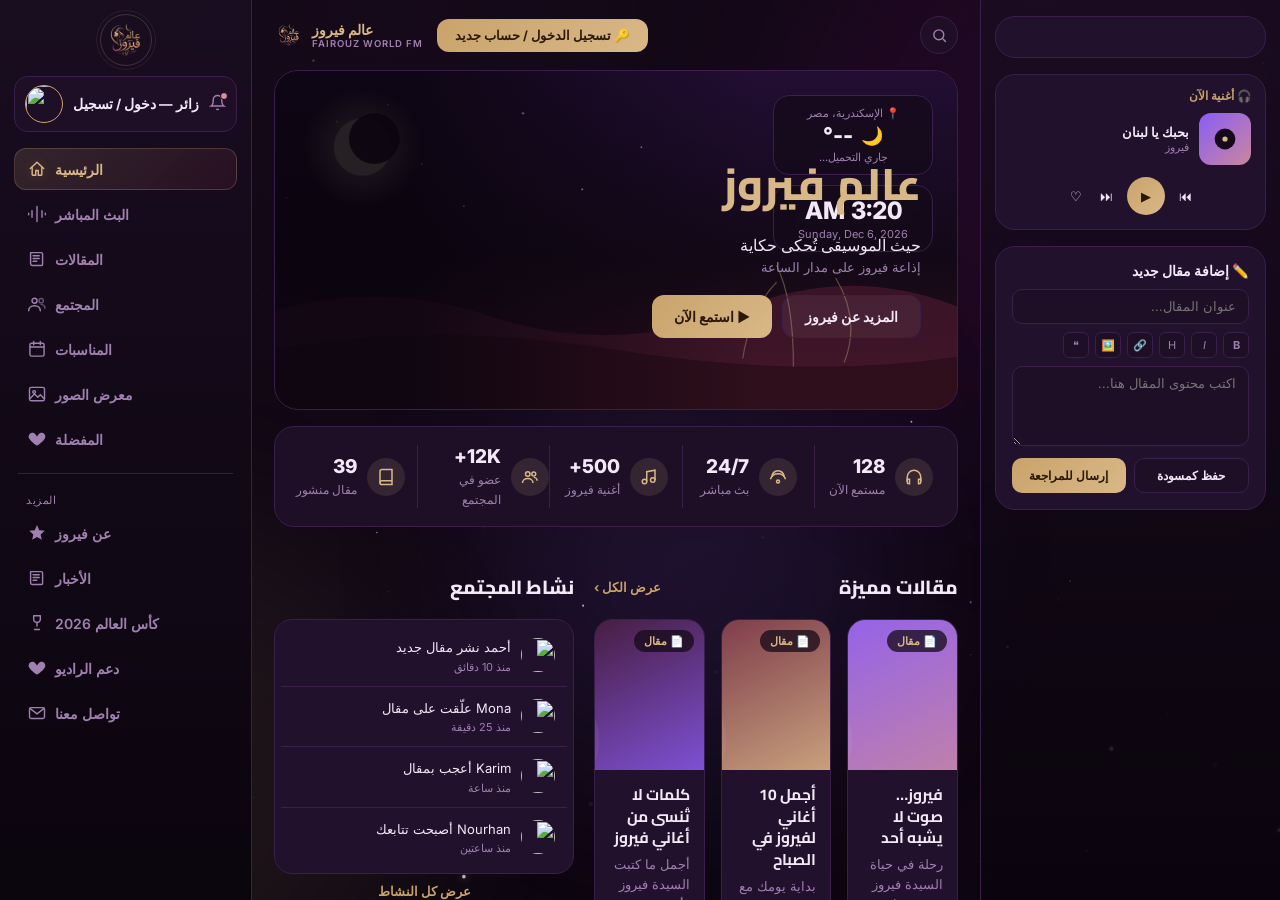
==== preview-2026.html @ 1803bde0 "preview-2026.html" ====
<!DOCTYPE html>
<html lang="ar" dir="ltr" class="boot v2">
<head>
<meta charset="UTF-8">
<title>إذاعة عالم فيروز | البث المباشر</title>
<meta name="description" content="إذاعة إلكترونية مجانية تبث أجمل أغاني السيدة فيروز على مدار الساعة بجودة عالية، مع تصميم عصري وتجربة استماع مميزة.">
<meta name="keywords" content="فيروز, عالم فيروز, عالم فيروز FM, راديو فيروز, إذاعة فيروز, أغاني فيروز, بث مباشر, Fairouz, Fairouz World FM, Fairouz FM, Fairouz Radio">
<meta name="author" content="Aly Alaa">
<meta name="robots" content="index, follow">
<meta name="language" content="Arabic">
<meta property="og:type" content="website">
<meta property="og:locale" content="ar_EG">
<meta property="og:site_name" content="عالم فيروز">
<meta property="og:title" content="عالم فيروز | إذاعة فيروز على مدار الساعة">
<meta property="og:description" content="استمع إلى أجمل أغاني السيدة فيروز على مدار 24 ساعة بجودة عالية.">
<meta property="og:url" content="https://fairouzworld.jo3.org/">
<meta property="og:image" content="https://fairouzworld.jo3.org/og-image.png">
<meta property="og:image:secure_url" content="https://fairouzworld.jo3.org/og-image.png">
<meta property="og:image:type" content="image/png">
<meta property="og:image:width" content="2400">
<meta property="og:image:height" content="1260">
<meta property="og:image:alt" content="عالم فيروز | إذاعة فيروز على مدار الساعة">
<meta name="twitter:image" content="https://fairouzworld.jo3.org/og-image.png">
<link rel="canonical" href="https://fairouzworld.jo3.org/">
<link rel="icon" type="image/png" href="assets/favicon.png">
<meta http-equiv="X-Content-Type-Options" content="nosniff">
<meta http-equiv="X-Frame-Options" content="DENY">
<meta http-equiv="Referrer-Policy" content="strict-origin-when-cross-origin">
<meta http-equiv="Permissions-Policy" content="geolocation=(self), microphone=(), camera=()">
<meta name="viewport" content="width=device-width, initial-scale=1.0, viewport-fit=cover">
<link rel="preconnect" href="https://fonts.googleapis.com">
<link rel="preconnect" href="https://fonts.gstatic.com" crossorigin>
<link href="https://fonts.googleapis.com/css2?family=Cinzel:wght@400;600;700;900&family=Cairo:wght@400;600;700;800;900&family=Inter:wght@400;500;600;700&family=Dancing+Script:wght@600;700&family=Aref+Ruqaa:wght@400;700&display=swap" rel="stylesheet">
<style>
@font-face {
  font-family: 'DayArabic';
  src: url('assets/fonts/DayArabic.ttf') format('truetype');
  font-weight: normal;
  font-style: normal;
  font-display: swap;
}

:root {
  --bg:#0d0610; --bg2:#160a1a; --surface:#1e0f26; --card:#22112c;
  --border:#3a1f4a; --gold:#d9b888; --gold2:#c9a36a; --rose:#c9879c;
  --maroon:#6e2640; --purple:#8b5cf6; --purple2:#6d28d9; --pink:#e08aa6;
  --text:#f3e8f6; --muted:#a080b0;
  --glow-g:rgba(217,184,136,.35); --glow-p:rgba(139,92,246,.3);
  --sun-c:#ffb648; --moon-c:#c9a3e8; --cloud-c:#8d84a6; --cloud-c2:#b5add0;
  --rain-c:#7ec3f2; --snow-c:#f4f7ff; --storm-c:#f4e04d; --fog-c:#a29cb8;
  --sea-c:#3fb9d6; --sea-c2:#7fd8e6; --sand-c:#e8c98a;
  --winter-sun-c:#dce8f7; --winter-moon-c:#a9c6ea;
  --snowhill-c:#eaf3ff; --snowhill-c2:#cfe0f2; --snowcap:#f6faff;
  --pine-c:#4a7a63; --pine-c2:#3a6350;
}
*{box-sizing:border-box;margin:0;padding:0;}
html,body{min-height:100%;}
body{
  font-family:'Inter',sans-serif;
  background:radial-gradient(ellipse at 30% 0%,var(--bg2),var(--bg) 60%);
  color:var(--text); min-height:100vh; overflow-x:hidden; position:relative;
  transition:background 2.2s ease, color 1.6s ease;
}
body, body *{transition:background-color 1.6s ease, border-color 1.6s ease, color 1.4s ease;}
/* Skip the (costly, DOM-wide) color transitions during the very first paint burst,
   they only matter for later runtime theme changes (day/night, occasions, etc.) */
html.boot body, html.boot body *{transition:none !important;}

@media (prefers-reduced-motion: reduce){
  .aurora, .loader-aurora, .loader-sparkles span, .loader-halo, .loader-ring-dash, .loader-logo-wrap::before, .loader-logo-wrap::after{
    animation:none !important;
  }
}
@media (max-width:768px){
  .aurora{--blur:55px;}
  .loader-aurora{filter:blur(60px);}
}
body.lang-ar{font-family:'Cairo',sans-serif;}
#starCanvas{position:fixed;inset:0;z-index:0;pointer-events:none;transition:opacity 2.2s ease;}
.aurora{position:fixed;border-radius:50%;--blur:90px;--op:.22;filter:blur(calc(var(--blur) + var(--bass,0) * 14px));opacity:calc(min(var(--op) * 1.9, var(--op) + var(--bass,0) * .16));z-index:0;pointer-events:none;animation:drift 16s ease-in-out infinite alternate;transition:opacity 2.2s ease, filter 2.2s ease;}
.aurora.audio-live{transition:opacity .25s ease-out, filter .25s ease-out;}
@keyframes drift{0%{transform:translate(0,0) scale(calc(1 + var(--bass,0)*.22));}100%{transform:translate(30px,-25px) scale(calc(1.08 + var(--bass,0)*.22));}}
.aurora-1{width:620px;height:620px;background:#5b1060;top:-160px;right:-120px;}
.aurora-2{width:520px;height:520px;background:var(--gold);bottom:-140px;left:-100px;animation-delay:4s;--op:.08;}
.aurora-3{width:420px;height:420px;background:var(--purple);top:40%;left:38%;animation-delay:8s;--op:.12;}

/* ══════════════════════════════════════════════════════════════
   Site Loader / Splash Screen — shown once on initial page load
   ══════════════════════════════════════════════════════════════ */
.site-loader{
  position:fixed; inset:0; z-index:99999;
  display:flex; align-items:center; justify-content:center;
  background:#0a0510; overflow:hidden;
  opacity:1; visibility:visible;
  transition:opacity .9s ease, visibility .9s ease;
}
.site-loader.hide{opacity:0; visibility:hidden; pointer-events:none;}
.loader-bg{
  position:absolute; inset:0;
  background:
    radial-gradient(ellipse 60% 45% at 50% 40%, rgba(139,92,246,.18), transparent 60%),
    radial-gradient(ellipse 55% 40% at 50% 65%, rgba(217,184,136,.12), transparent 60%),
    radial-gradient(ellipse at 30% 0%, var(--bg2), var(--bg) 65%);
}
.loader-aurora{position:absolute; border-radius:50%; filter:blur(100px); animation:drift 14s ease-in-out infinite alternate;}
.loader-aurora.a1{width:420px; height:420px; background:var(--purple); top:-110px; left:-90px; opacity:.22;}
.loader-aurora.a2{width:380px; height:380px; background:var(--gold); bottom:-110px; right:-90px; opacity:.12; animation-delay:3s;}

/* Ascending sparkle motes */
.loader-sparkles{position:absolute; inset:0; pointer-events:none;}
.loader-sparkles span{
  position:absolute; bottom:-4%; width:5px; height:5px; border-radius:50%;
  background:var(--gold); box-shadow:0 0 8px 1px rgba(217,184,136,.8);
  opacity:0; animation:loaderSparkUp 5.5s ease-in infinite;
}
.loader-sparkles span:nth-child(1){left:8%;  animation-delay:.1s;  background:var(--gold);}
.loader-sparkles span:nth-child(2){left:18%; animation-delay:1.3s; background:var(--rose); width:4px;height:4px;}
.loader-sparkles span:nth-child(3){left:27%; animation-delay:.6s;}
.loader-sparkles span:nth-child(4){left:38%; animation-delay:2.4s; background:var(--purple); width:4px;height:4px;}
.loader-sparkles span:nth-child(5){left:50%; animation-delay:1.7s;}
.loader-sparkles span:nth-child(6){left:63%; animation-delay:.9s;  background:var(--rose);}
.loader-sparkles span:nth-child(7){left:74%; animation-delay:2.9s; background:var(--purple); width:4px;height:4px;}
.loader-sparkles span:nth-child(8){left:84%; animation-delay:1.9s;}
.loader-sparkles span:nth-child(9){left:93%; animation-delay:.4s;  background:var(--rose); width:4px;height:4px;}
@keyframes loaderSparkUp{
  0%{transform:translateY(0) scale(.4); opacity:0;}
  12%{opacity:.9;}
  70%{opacity:.5;}
  100%{transform:translateY(-92vh) scale(1); opacity:0;}
}

.loader-content{position:relative; z-index:2; display:flex; flex-direction:column; align-items:center; justify-content:center; text-align:center; padding:24px; transition:transform .9s ease, filter .9s ease;}
.site-loader.hide .loader-content{transform:scale(1.08); filter:blur(8px);}

.loader-logo-wrap{position:relative; width:168px; height:168px; display:flex; align-items:center; justify-content:center;}
.loader-halo{
  position:absolute; inset:-30px; border-radius:50%;
  background:conic-gradient(from 0deg, transparent 0%, rgba(217,184,136,.6) 10%, transparent 26%, transparent 74%, rgba(139,92,246,.45) 90%, transparent 100%);
  filter:blur(16px); opacity:.9; animation:loaderSpin 5s linear infinite;
}
.loader-ring-dash{position:absolute; inset:-14px; border-radius:50%; border:1.5px dashed rgba(217,184,136,.32); animation:loaderSpinRev 9s linear infinite;}
@keyframes loaderSpin{to{transform:rotate(360deg);}}
@keyframes loaderSpinRev{to{transform:rotate(-360deg);}}
.loader-logo-wrap::before, .loader-logo-wrap::after{
  content:''; position:absolute; inset:0; border-radius:50%;
  border:1px solid rgba(217,184,136,.4); animation:loaderPing 2.6s ease-out infinite;
}
.loader-logo-wrap::after{animation-delay:1.3s;}
@keyframes loaderPing{0%{transform:scale(.72); opacity:.85;} 100%{transform:scale(1.4); opacity:0;}}
.loader-logo-img{
  position:relative; z-index:2; width:148px; height:148px; object-fit:contain; border-radius:50%;
  opacity:0; transform:scale(.7) rotate(-8deg);
  animation:loaderLogoIn 1s cubic-bezier(.2,.8,.2,1) .15s forwards, loaderBreathe 3.4s ease-in-out 1.15s infinite;
}
@keyframes loaderLogoIn{0%{opacity:0; transform:scale(.7) rotate(-8deg);} 60%{opacity:1; transform:scale(1.06) rotate(2deg);} 100%{opacity:1; transform:scale(1) rotate(0deg);}}
@keyframes loaderBreathe{0%,100%{filter:drop-shadow(0 0 20px rgba(217,184,136,.5));} 50%{filter:drop-shadow(0 0 34px rgba(217,184,136,.85));}}

.loader-title{
  position:relative; margin-top:22px; display:flex; justify-content:center;
  font-family:'Cinzel',serif; font-size:clamp(19px,4.2vw,30px); font-weight:700;
  letter-spacing:.16em; text-transform:uppercase; color:var(--gold);
  filter:drop-shadow(0 0 14px rgba(217,184,136,.35));
}
.loader-title::after{
  content:''; position:absolute; top:0; left:-40%; width:26%; height:100%;
  background:linear-gradient(100deg,transparent,rgba(255,255,255,.6),transparent);
  transform:skewX(-20deg); mix-blend-mode:overlay; pointer-events:none;
  animation:loaderTitleShine 2.8s ease-in-out 1.7s infinite;
}
@keyframes loaderTitleShine{0%{left:-40%;} 55%{left:120%;} 100%{left:120%;}}
.lt-letter{display:inline-block; opacity:0; transform:translateY(14px); animation:ltIn .5s cubic-bezier(.2,.8,.2,1) forwards; animation-delay:calc(.12s + var(--i) * .032s);}
.lt-fm{font-weight:900; color:var(--gold2);}
.lt-space{display:inline-block; width:.5em;}
@keyframes ltIn{to{opacity:1; transform:translateY(0);}}

.loader-subtitle{
  margin-top:10px; font-family:'Dancing Script',cursive; font-weight:600;
  font-size:clamp(15px,2.6vw,19px); color:var(--rose); letter-spacing:.02em;
  opacity:0; animation:loaderFadeUp .6s ease .7s forwards;
}
@keyframes loaderFadeUp{0%{opacity:0; transform:translateY(8px);} 100%{opacity:1; transform:translateY(0);}}

.loader-progress{
  margin-top:26px; display:flex; flex-direction:column; align-items:center; gap:9px;
  opacity:0; animation:loaderFadeUp .6s ease .85s forwards;
}
.loader-progress-track{
  width:180px; height:4px; border-radius:10px; background:rgba(255,255,255,.08);
  overflow:hidden; border:1px solid var(--border);
}
.loader-progress-fill{
  position:relative; display:block; height:100%; width:0%; border-radius:10px;
  background:linear-gradient(90deg,var(--maroon),var(--purple2),var(--gold));
  transition:width .25s ease-out;
}
.loader-progress-fill::after{
  content:''; position:absolute; inset:0;
  background:linear-gradient(100deg,transparent,rgba(255,255,255,.55),transparent);
  transform:translateX(-100%); animation:loaderBarShine 1.4s ease-in-out infinite;
}
.loader-progress-fill::before{
  content:''; position:absolute; top:50%; right:0; width:8px; height:8px; border-radius:50%;
  background:var(--gold); transform:translate(50%,-50%);
  box-shadow:0 0 8px 2px rgba(217,184,136,.85), 0 0 16px 4px rgba(217,184,136,.4);
  animation:loaderDotPulse 1.1s ease-in-out infinite;
}
@keyframes loaderDotPulse{0%,100%{opacity:.7; transform:translate(50%,-50%) scale(.85);} 50%{opacity:1; transform:translate(50%,-50%) scale(1.25);}}
@keyframes loaderBarShine{100%{transform:translateX(220%);}}
.loader-percent{
  font-size:15px; font-weight:700; letter-spacing:.05em;
  font-variant-numeric:tabular-nums;
  background:linear-gradient(90deg,var(--gold2),var(--gold),var(--rose));
  -webkit-background-clip:text; background-clip:text; color:transparent;
  filter:drop-shadow(0 0 6px rgba(217,184,136,.45));
  animation:loaderPercentGlow 1.8s ease-in-out infinite;
}
@keyframes loaderPercentGlow{
  0%,100%{filter:drop-shadow(0 0 6px rgba(217,184,136,.35));}
  50%{filter:drop-shadow(0 0 12px rgba(217,184,136,.7));}
}

@media(max-width:480px){
  .loader-logo-wrap{width:132px; height:132px;}
  .loader-logo-img{width:116px; height:116px;}
  .loader-progress-track{width:150px;}
}

/* ── Ambient floating notes — subtle, calm, fills empty space behind UI ── */
.float-notes-layer{
  position:fixed;inset:0;z-index:0;
  pointer-events:none;overflow:hidden;
}
.float-note{
  position:absolute;
  bottom:-10%;
  font-size:20.5px;
  color:var(--gold);
  opacity:0;
  will-change:transform,opacity;
  animation-name:floatNoteUp;
  animation-timing-function:ease-in-out;
  animation-iteration-count:infinite;
  filter:drop-shadow(0 0 6px var(--glow-g));
  transition:color .8s ease;
}
@keyframes floatNoteUp{
  0%{transform:translate(0,0) rotate(0deg);opacity:0;}
  8%{opacity:.32;}
  50%{transform:translate(var(--drift,18px),-55vh) rotate(8deg);opacity:.22;}
  92%{opacity:.12;}
  100%{transform:translate(calc(var(--drift,18px)*2),-115vh) rotate(-6deg);opacity:0;}
}
/* prefers-reduced-motion override removed per request — animations always run */



/* ── App Layout ── */
.app{position:relative;z-index:1;display:flex;flex-direction:column;min-height:100vh;}

/* ── Sidebar (now a horizontal top navbar) ── */
.sidebar{
  width:100%;flex-shrink:0;
  background:linear-gradient(180deg,rgba(30,15,38,.92),rgba(13,6,16,.92));
  border-right:none;
  border-bottom:1px solid var(--border);
  padding:10px 24px;
  display:flex;flex-direction:row;flex-wrap:wrap;
  align-items:center;justify-content:flex-start;
  gap:18px;
  backdrop-filter:blur(8px);
}
body.lang-ar .sidebar{border-right:none;border-left:none;border-bottom:1px solid var(--border);}

/* Sidebar logo */
.sidebar-logo-area{
  display:flex;flex-direction:row;align-items:center;
  margin-bottom:0;flex-shrink:0;
}
.sidebar-logo-img{
  width:52px;height:52px;object-fit:contain;
  animation:sideFloat 6s ease-in-out infinite;
  position:relative;z-index:2;
}
@keyframes sideFloat{
  0%  {transform:translateY(0) scale(1) rotate(0deg);   filter:drop-shadow(0 0 8px rgba(217,184,136,.4)) drop-shadow(0 0 20px rgba(139,92,246,.15));}
  20% {transform:translateY(-4px) scale(1.02) rotate(.5deg); filter:drop-shadow(0 0 14px rgba(217,184,136,.65)) drop-shadow(0 0 30px rgba(201,135,156,.25));}
  40% {transform:translateY(-6px) scale(1.03) rotate(-.3deg);filter:drop-shadow(0 0 18px rgba(217,184,136,.8)) drop-shadow(0 0 40px rgba(217,184,136,.3));}
  60% {transform:translateY(-3px) scale(1.02) rotate(.4deg); filter:drop-shadow(0 0 22px rgba(201,135,156,.7)) drop-shadow(0 0 35px rgba(139,92,246,.2));}
  80% {transform:translateY(-5px) scale(1.01) rotate(-.2deg);filter:drop-shadow(0 0 14px rgba(217,184,136,.55)) drop-shadow(0 0 25px rgba(217,184,136,.2));}
  100%{transform:translateY(0) scale(1) rotate(0deg);   filter:drop-shadow(0 0 8px rgba(217,184,136,.4)) drop-shadow(0 0 20px rgba(139,92,246,.15));}
}

/* Sidebar logo pulse ring */
.sidebar-logo-area{position:relative;}
.sidebar-logo-area::before{
  content:'';position:absolute;
  width:58px;height:58px;
  border-radius:50%;
  border:1.5px solid rgba(217,184,136,.22);
  top:50%;left:50%;transform:translate(-50%,-50%);
  animation:sideRing1 4s ease-in-out infinite;
  pointer-events:none;z-index:1;
}
.sidebar-logo-area::after{
  content:'';position:absolute;
  width:66px;height:66px;
  border-radius:50%;
  border:1px solid rgba(201,135,156,.12);
  top:50%;left:50%;transform:translate(-50%,-50%);
  animation:sideRing2 4s 1s ease-in-out infinite;
  pointer-events:none;z-index:1;
}
@keyframes sideRing1{
  0%,100%{opacity:0;transform:translate(-50%,-50%) scale(.9);}
  40%{opacity:.7;transform:translate(-50%,-50%) scale(1);}
  70%{opacity:.3;transform:translate(-50%,-50%) scale(1.08);}
}
@keyframes sideRing2{
  0%,100%{opacity:0;transform:translate(-50%,-50%) scale(.9);}
  40%{opacity:.5;transform:translate(-50%,-50%) scale(1);}
  70%{opacity:.15;transform:translate(-50%,-50%) scale(1.1);}
}

/* Nav */
.nav{display:flex;flex-direction:row;flex-wrap:wrap;justify-content:center;gap:6px;flex:1;min-width:0;position:relative;}
.nav-item{
  display:flex;align-items:center;gap:8px;
  padding:9px 13px;border-radius:12px;
  color:var(--muted);font-size:14.5px;font-weight:600;
  cursor:pointer;transition:background .2s,color .2s;
  border:1px solid transparent;background:none;
  width:auto;text-align:center;font-family:inherit;
  white-space:nowrap;
}
body.lang-ar .nav-item{text-align:center;font-family:'Cairo',sans-serif;}

/* The old sidebar's vertical filler/decor and footer don't belong in a
   horizontal top navbar — the same footer content is still shown at the
   bottom of the page, so we simply hide these here. */
.sidebar-decor,.sidebar-footer{display:none;}
.nav-item:hover{background:rgba(217,184,136,.08);color:var(--text);}
.nav-item.active{background:linear-gradient(135deg,rgba(217,184,136,.15),rgba(110,38,64,.2));color:var(--gold);border-color:rgba(217,184,136,.22);}
.nav-item .ic{font-size:19.5px;}
.nav-item .ic svg{width:20px;height:20px;display:block;stroke:currentColor;fill:none;stroke-width:1.7;stroke-linecap:round;stroke-linejoin:round;transition:stroke .2s ease,filter .3s ease;}
.nav-item .ic svg .ic-fill{fill:currentColor;stroke:none;}
.nav-item:hover .ic svg{filter:drop-shadow(0 0 3px var(--glow-g));}
.nav-item.active .ic svg{filter:drop-shadow(0 0 5px var(--glow-g));}

/* Lang toggle */
.lang-toggle{
  display:flex;
  align-items:center;
  gap:8px;
  padding:10px 14px;
  border-radius:12px;
  cursor:pointer;
  border:1px solid var(--border);
  background:rgba(217,184,136,.06);
  color:var(--muted);
  font-size:15px;
  font-weight:600;
  width:100%;
  text-align:start;
  font-family:inherit;
  transition:background .2s,color .2s,border-color .2s;
  margin-bottom:10px;
}

.lang-toggle:hover{
  background:rgba(217,184,136,.12);
  color:var(--text);
  border-color:var(--gold2);
}

.nav-lang{
  width:auto;
  margin:0;
  flex-shrink:0;
  padding:8px 12px;
  position:absolute;
  right:0;
  top:50%;
  transform:translateY(-50%);
}

body.lang-ar .lang-toggle{
  text-align:right;
  font-family:'Cairo',sans-serif;
}

.lang-flag{
  display:flex;
  align-items:center;
  justify-content:center;
  width:20px;
  height:15px;
  flex-shrink:0;
}

.lang-flag img{
  width:100%;
  height:100%;
  display:block;
  object-fit:cover;
  border-radius:2px;
}

.lang-name{
  display:flex;
  align-items:center;
  line-height:1;
}

.sidebar-footer{
  margin-top:auto;
  font-size:12.5px;
  color:var(--muted);
  text-align:center;
  opacity:.85;
  line-height:1.6;
}
.mobile-footer{
  display:block;
  font-size:12.5px;
  color:var(--muted);
  text-align:center;
  opacity:.85;
  line-height:1.6;
  margin-top:26px;
}

.sidebar-decor{
  flex:1;
  position:relative;
  overflow:hidden;
  min-height:40px;
  pointer-events:none;
}
.sidebar-decor .float-note{position:absolute;}

.social-row{
  display:flex;
  align-items:center;
  justify-content:center;
  gap:10px;
  margin-top:12px;
}

.social-ic{
  position:relative;
  display:flex;
  align-items:center;
  justify-content:center;
  width:34px;
  height:34px;
  border-radius:50%;
  background:var(--card);
  border:1.5px solid var(--border);
  color:var(--muted);
  isolation:isolate;
  transition:transform .45s cubic-bezier(.34,1.6,.64,1),color .3s ease,border-color .3s ease,box-shadow .3s ease;
}
.social-ic::before{
  content:'';
  position:absolute;inset:-2px;
  border-radius:50%;
  background:var(--brand-grad, var(--brand, var(--gold2)));
  opacity:0;
  transition:opacity .35s ease;
  z-index:-1;
}
.social-ic::after{
  content:'';
  position:absolute;inset:0;
  border-radius:50%;
  pointer-events:none;
  animation:socialPulse 3s ease-in-out infinite;
}
.social-ic:nth-of-type(1)::after{animation-delay:0s;}
.social-ic:nth-of-type(2)::after{animation-delay:.5s;}
.social-ic:nth-of-type(3)::after{animation-delay:1s;}
@keyframes socialPulse{
  0%,100%{box-shadow:0 0 0 0 var(--brand, var(--gold2));opacity:.3;}
  50%{box-shadow:0 0 9px 1px var(--brand, var(--gold2));opacity:.75;}
}

.social-ic svg{
  position:relative;
  z-index:1;
  width:15px;
  height:15px;
  transition:transform .35s cubic-bezier(.34,1.6,.64,1);
}

.social-ic:hover{
  color:#fff;
  border-color:transparent;
  transform:translateY(-4px) scale(1.14) rotate(-10deg);
  box-shadow:0 12px 24px -8px var(--brand, var(--glow-g));
}
.social-ic:hover::before{opacity:1;}
.social-ic:hover svg{transform:scale(1.12) rotate(10deg);}
.social-ic:active{transform:translateY(-1px) scale(.96) rotate(0deg);}

/* prefers-reduced-motion override removed per request — animations always run */
/* ── Main Content ── */
.content{flex:1;padding:26px 34px 50px;min-width:0;}

/* Topbar */
.topbar{display:flex;justify-content:flex-end;align-items:center;gap:12px;margin-bottom:22px;}
.theme-toggle{width:auto;margin-bottom:0;}
.clock-card{
  background:var(--surface);border:1px solid var(--border);border-radius:18px;
  padding:14px 22px;text-align:center;min-width:170px;
  margin-inline-start:auto;
}
.clock-card .cc-label{font-size:12.5px;color:var(--muted);display:flex;align-items:center;justify-content:center;gap:5px;margin-bottom:4px;}
.clock-card .cc-time{font-size:27.5px;font-weight:800;color:var(--gold);letter-spacing:.5px;font-family:'Cinzel',serif;}
.clock-card .cc-time span{font-size:15px;color:var(--muted);margin-inline-start:3px;}
.clock-card .cc-date{font-size:12.5px;color:var(--muted);margin-top:3px;}

/* ── Live listeners indicator (sits inside the clock card, on every page) ── */
.cc-listeners{
  margin-top:9px;padding-top:8px;border-top:1px dashed var(--border);
  display:flex;align-items:center;justify-content:center;gap:6px;
  font-size:11.5px;color:var(--muted);white-space:nowrap;
}
.cc-listeners-dot{
  position:relative;width:7px;height:7px;border-radius:50%;flex-shrink:0;
  background:#4ee08a;box-shadow:0 0 6px 1px rgba(78,224,138,.75);
}
.cc-listeners-dot::before{
  content:'';position:absolute;inset:-4px;border-radius:50%;
  border:1px solid rgba(78,224,138,.55);
  animation:ccListenersPing 2s ease-out infinite;
}
@keyframes ccListenersPing{0%{transform:scale(.6);opacity:.9;}100%{transform:scale(2.1);opacity:0;}}
.cc-listeners-eq{display:inline-flex;align-items:flex-end;gap:2px;height:11px;flex-shrink:0;}
.cc-listeners-eq i{
  display:block;width:2.4px;border-radius:2px;background:linear-gradient(180deg,var(--gold),var(--rose));
  animation:ccListenersEq 1s ease-in-out infinite;
}
.cc-listeners-eq i:nth-child(1){animation-delay:-.6s;}
.cc-listeners-eq i:nth-child(2){animation-delay:-.2s;}
.cc-listeners-eq i:nth-child(3){animation-delay:-.9s;}
@keyframes ccListenersEq{0%,100%{height:3px;}50%{height:11px;}}
.cc-listeners-count{
  font-weight:800;color:var(--gold);font-variant-numeric:tabular-nums;letter-spacing:.02em;
  transition:color .3s ease;
}
.cc-listeners-label{font-size:10.5px;}

/* ── Hero ── */
.hero{
  display:flex;
  align-items:center;
  justify-content:center;
  background:linear-gradient(180deg,rgba(139,92,246,.05),rgba(217,184,136,.03) 60%,transparent);
  border:1px solid rgba(217,184,136,.14);
  border-radius:28px;
  padding:52px 32px 44px;
  margin-bottom:16px;
  position:relative;
  overflow:hidden;
  min-height:0;
}
.hero-glow{
  position:absolute;top:-40%;left:50%;transform:translateX(-50%);
  width:420px;height:420px;border-radius:50%;
  background:radial-gradient(circle,rgba(139,92,246,.22),rgba(217,184,136,.08) 45%,transparent 72%);
  filter:blur(10px);pointer-events:none;z-index:1;
}
.hero-text{flex:1;width:100%;position:relative;z-index:2;display:flex;flex-direction:column;align-items:center;text-align:center;}

.hero-mark{position:relative;margin-bottom:16px;display:flex;align-items:center;justify-content:center;}
.hero-mark::before{
  content:'';position:absolute;inset:-16px;border-radius:50%;
  background:radial-gradient(circle,rgba(217,184,136,.35),transparent 70%);
  filter:blur(14px);z-index:0;
}
.hero-logo{position:relative;z-index:1;width:88px;height:88px;object-fit:contain;border-radius:50%;box-shadow:0 0 0 1px rgba(217,184,136,.3),0 10px 30px -8px rgba(0,0,0,.5);}

/* ── Time-of-day Greeting Badge — now a real focal point ── */
.greet-badge{
  display:inline-flex;align-items:center;gap:10px;
  padding:9px 22px 9px 18px;
  border-radius:999px;
  margin-bottom:22px;
  background:linear-gradient(135deg,rgba(255,255,255,.09),rgba(255,255,255,.02));
  border:1px solid rgba(217,184,136,.28);
  backdrop-filter:blur(14px);-webkit-backdrop-filter:blur(14px);
  box-shadow:0 8px 26px -8px rgba(0,0,0,.45);
  opacity:0;
  animation:greetIn .8s .1s cubic-bezier(.2,.8,.2,1) both, greetFloat 4.5s 1s ease-in-out infinite;
}
@keyframes greetIn{
  0%{opacity:0;transform:translateY(-8px);}
  100%{opacity:1;transform:translateY(0);}
}
@keyframes greetFloat{0%,100%{transform:translateY(0);}50%{transform:translateY(-4px);}}
.greet-icon{width:28px;height:28px;flex:none;display:flex;align-items:center;justify-content:center;filter:drop-shadow(0 0 5px currentColor);}
.greet-icon svg{width:100%;height:100%;overflow:visible;}
.greet-text{
  font-weight:800;font-size:16.5px;letter-spacing:.3px;white-space:nowrap;
  color:var(--text);
}
body.lang-ar .greet-text{font-family:'Cairo',sans-serif;}
.greet-badge.gt-morning{border-color:rgba(255,182,72,.4);}
.greet-badge.gt-morning .greet-text{color:var(--sun-c);}
.greet-badge.gt-morning .greet-icon{color:var(--sun-c);}
.greet-badge.gt-afternoon{border-color:rgba(255,182,72,.4);}
.greet-badge.gt-afternoon .greet-text{color:var(--sun-c);}
.greet-badge.gt-afternoon .greet-icon{color:var(--sun-c);}
.greet-badge.gt-evening{border-color:rgba(224,138,166,.42);}
.greet-badge.gt-evening .greet-text{color:var(--rose);}
.greet-badge.gt-evening .greet-icon{color:var(--rose);}
.greet-badge.gt-night{border-color:rgba(139,92,246,.4);}
.greet-badge.gt-night .greet-text{color:var(--moon-c);}
.greet-badge.gt-night .greet-icon{color:var(--moon-c);}

.hero-text h1{
  font-family:'Cinzel',serif;font-size:48px;font-weight:800;
  background:linear-gradient(135deg,var(--gold),var(--rose) 55%,var(--gold2));
  -webkit-background-clip:text;background-clip:text;color:transparent;
  letter-spacing:1px;
  margin-bottom:16px;line-height:1.12;
}
body.lang-ar .hero-text h1{font-family:'Cairo',sans-serif;letter-spacing:0;}
.hero-divider{display:block;width:56px;height:2px;margin-bottom:16px;border-radius:2px;background:linear-gradient(90deg,transparent,var(--gold),transparent);}
.hero-text .tagline{font-size:18px;font-weight:400;color:var(--text);opacity:.88;margin-bottom:10px;max-width:520px;}
.hero-text .tagline-sub{font-size:12.5px;font-weight:600;letter-spacing:2px;text-transform:uppercase;color:var(--muted);margin-bottom:4px;}
body.lang-ar .hero-text .tagline-sub{letter-spacing:.4px;}
.btn-start{
  display:inline-flex;align-items:center;gap:10px;
  background:linear-gradient(135deg,var(--gold2),var(--gold));
  color:#1a0820;font-weight:800;font-size:17px;
  padding:13px 28px;border-radius:99px;border:none;cursor:pointer;
  box-shadow:0 10px 26px -6px var(--glow-g);
  transition:transform .2s,box-shadow .2s;font-family:inherit;
}
body.lang-ar .btn-start{font-family:'Cairo',sans-serif;}
.btn-start:hover{transform:translateY(-2px) scale(1.02);}
.btn-start .dot{width:9px;height:9px;border-radius:50%;background:#e8425f;box-shadow:0 0 8px #e8425f;animation:pulseDot 1.4s infinite;}
@keyframes pulseDot{0%,100%{opacity:1;}50%{opacity:.3;}}

/* ── Topbar Palestine Icon (shown on all pages) ── */
.topbar-palestine{
  display:flex;
  align-items:center;
  justify-content:center;
  position:relative;
  width:min(260px, 34vw);
  flex-shrink:0;
  margin:6px auto 18px;
}
/* Glow halo removed per request — element kept empty/inert in case JS still
   references it; the flag's own wave animation is untouched below. */
.topbar-palestine-glow{display:none;}
.topbar-palestine-shadowwrap{
  width:100%;
  filter:drop-shadow(0 8px 18px rgba(0,0,0,.32));
  /* perspective lives on the static wrapper so every browser establishes
     the same 3D containing block for the child's rotateY below */
  perspective:420px;
}
.topbar-palestine-img{
  width:100%;height:auto;display:block;
  animation:tpWave 4.8s ease-in-out infinite !important;
  animation-play-state:running !important;
  transform-origin:22% 45%;
  transform-style:preserve-3d;
  backface-visibility:hidden;
  will-change:transform;
}
/* Gentle rotateY "ripple" (the same trick used for the World Cup champion
   flag) layered with a light float — reads as cloth fluttering in the wind
   rather than the whole icon just bobbing up and down.
   NOTE: transform no longer bundles perspective() per-keyframe — some
   WebKit/older-Chromium builds silently freeze an element on the first
   frame when a 3D transform and a filter animate/composite together on
   the very same node. Splitting them (filter on the wrapper, transform on
   the child) sidesteps that compositing bug. */
@keyframes tpWave{
  0%,100%{ transform:rotateY(0deg) rotateZ(0deg) translateY(0); }
  25%    { transform:rotateY(-5deg) rotateZ(-.6deg) translateY(-3px); }
  50%    { transform:rotateY(4deg)  rotateZ(.5deg)  translateY(-6px); }
  75%    { transform:rotateY(-3deg) rotateZ(-.4deg) translateY(-2px); }
}
@keyframes tpGlowPulse{
  0%,100%{ opacity:.28; transform:scale(1); }
  50%    { opacity:.5;  transform:scale(1.05); }
}
@media(max-width:700px){
  .topbar-palestine{width:min(150px, 38vw);}
}

/* ── Athan Banner ── */
.athan-banner{
  display:none;align-items:center;justify-content:center;
  flex-direction:column;gap:8px;
  background:linear-gradient(135deg,rgba(80,20,100,.5),rgba(217,184,136,.12));
  border:1px solid var(--gold2);border-radius:18px;
  padding:18px 20px;margin-bottom:24px;
  font-size:17px;font-weight:700;color:var(--gold);
  animation:athanGlow 2.5s ease-in-out infinite;
}
.athan-banner .athan-title{font-size:20.5px;font-weight:800;}
.athan-banner .athan-countdown{font-size:15px;color:var(--muted);}
@keyframes athanGlow{0%,100%{box-shadow:0 0 0 0 rgba(217,184,136,.2);}50%{box-shadow:0 0 22px 6px rgba(217,184,136,.12);}}

/* ── Player Bar ── */
.player-bar{
    background:var(--surface);
    border:1px solid var(--border);
    border-radius:22px;
    padding:18px 22px;
    margin-bottom:16px;

    display:flex;
    align-items:center;
    justify-content:space-between;

    gap:20px;
    flex-wrap:wrap;

    transition:
      border-color .4s ease,
      box-shadow .4s ease,
      transform .4s ease;
}

.player-center{
    flex:1;
    display:flex;
    justify-content:center;
    align-items:center;
    gap:28px;
}

.np-mini{
    display:flex;
    align-items:center;
    gap:14px;
    min-width:260px;
}
.np-art{
  width:54px;height:54px;border-radius:14px;
  background:linear-gradient(135deg,var(--maroon),var(--purple));
  display:flex;align-items:center;justify-content:center;font-size:27.5px;
  flex-shrink:0;animation:artPulse 2.6s ease-in-out infinite;
}
@keyframes artPulse{0%,100%{box-shadow:0 0 0 0 var(--glow-p);}50%{box-shadow:0 0 0 8px transparent;}}
.np-label{font-size:12.5px;color:var(--rose);display:flex;align-items:center;gap:5px;margin-bottom:3px;font-weight:700;}
.np-label .dot{width:7px;height:7px;border-radius:50%;background:#e8425f;box-shadow:0 0 6px #e8425f;animation:pulseDot 1.4s infinite;}
.np-title{font-size:23px;font-weight:800;color:var(--text);}
.np-sub{font-size:12.5px;color:var(--muted);margin-top:2px;}
.np-ai{display:none;align-items:center;gap:6px;margin-top:5px;}
.np-ai .ai-badge{
  font-size:10.5px;font-weight:800;letter-spacing:.3px;
  padding:2px 7px;border-radius:20px;color:#1a0f22;
  background:linear-gradient(135deg,var(--gold),var(--purple));
  flex-shrink:0;
}
.np-ai .np-ai-text{
    font-size:20.5px;
    font-weight:800;
    color:var(--gold);
    line-height:1.4;
}
.controls{
    display:flex;
    align-items:center;
    gap:12px;
    flex-shrink:0;
}
.ctrl-btn{
  width:42px;height:42px;border-radius:50%;
  background:rgba(139,92,246,.08);border:1px solid var(--border);
  color:var(--text);font-size:18.5px;cursor:pointer;
  display:flex;align-items:center;justify-content:center;
  transition:background .2s,transform .15s;
}
.ctrl-btn:hover{background:rgba(139,92,246,.18);}
.btn-play{
  width:64px;
  height:64px;
  font-size:27.5px;

  background:linear-gradient(135deg,var(--purple2),var(--purple));
  color:#fff;

  border:none;
  border-radius:50%;

  box-shadow:
      0 10px 28px rgba(139,92,246,.35),
      0 0 18px rgba(255,215,0,.18);

  transition:.25s;
}
.btn-play:hover{
    transform:scale(1.08);
}
.vol-row{display:flex;align-items:center;gap:8px;min-width:150px;}
.vol-label{font-size:15px;color:var(--muted);min-width:20px;text-align:center;flex-shrink:0;}
.vol-row input[type=range]{min-width:0;}
.ctrl-btn svg,.btn-play svg,.mp-play-ic svg,.mp-vol-btn svg,.mp-mute-btn svg,.vol-label svg{display:block;}
input[type=range]{
  -webkit-appearance:none;appearance:none;width:160px;height:6px;border-radius:99px;
  background:linear-gradient(to right,var(--purple) var(--val,100%),rgba(139,92,246,.15) var(--val,100%));
  outline:none;cursor:pointer;
  /* Volume is a magnitude, not text — keep it left-to-right always so the thumb
     position always matches the fill, even when the page itself is RTL (Arabic). */
  direction:ltr;
}
input[type=range]::-webkit-slider-thumb{
  -webkit-appearance:none;width:18px;height:18px;border-radius:50%;
  background:linear-gradient(135deg,var(--purple2),var(--purple));
  box-shadow:0 0 0 4px rgba(139,92,246,.2);border:2px solid rgba(255,255,255,.7);
}
.wave-container{
    display:flex;
    align-items:center;
    justify-content:flex-end;

    gap:4px;
    height:56px;

    min-width:220px;
    margin-inline-start:auto;
    flex-shrink:0;
}
.wave-bar{
    width:5px;
    height:18px;
    min-height:8px;
    max-height:52px;

    border-radius:999px;

    background:linear-gradient(
        to top,
        var(--purple2),
        var(--gold)
    );

    box-shadow:0 0 calc(3px + var(--amt,0) * 9px) rgba(217,184,136,calc(.15 + var(--amt,0) * .55));
    transition:height .09s ease-out, box-shadow .09s ease-out;
    will-change:height;
}
.loading-text{width:100%;font-size:14px;color:var(--muted);text-align:center;}

.player-bar.playing{
    border-color:rgba(139,92,246,.35);

    background:
        linear-gradient(var(--surface),var(--surface)) padding-box,
        linear-gradient(135deg,rgba(139,92,246,.35),rgba(255,215,0,.18)) border-box;

    border:1px solid transparent;

    box-shadow:
        0 0 18px rgba(139,92,246,.18),
        0 0 40px rgba(139,92,246,.10),
        0 0 70px rgba(255,215,0,.06);

    transform:translateY(-2px);
}

.player-bar.playing .np-art{
    animation:
        artPulse 2.6s ease-in-out infinite,
        livePulse 1.8s ease-in-out infinite;
}

@keyframes livePulse{
    0%,100%{
        transform:scale(1);
    }
    50%{
        transform:scale(1.08);
    }
}

/* ── Info Cards ── */
.info-grid{
  display:grid;
  grid-template-columns:1fr 1fr;
  gap:14px;
  margin-bottom:16px;
}

@media(max-width:700px){
  .info-grid{
    grid-template-columns:1fr;
  }
}

.info-card{
  background:var(--card);
  border:1px solid var(--border);
  border-radius:18px;
  padding:18px;
  display:flex;
  gap:12px;
  align-items:flex-start;
}

.info-card .ic{
  font-size:25.5px;
}

.info-card h3{
  font-size:16px;
  color:var(--gold);
  margin-bottom:5px;
}

.info-card p{
  font-size:14.5px;
  color:var(--muted);
  line-height:1.6;
}

.info-card.quote p{
  font-size:15.5px;
  color:var(--text);
  font-style:normal;
  line-height:1.7;
}
/* ── Panels ── */
.panels{
  display:grid;
  grid-template-columns:1fr 1fr;
  gap:14px;
}

@media(max-width:800px){
  .panels{
    grid-template-columns:1fr;
  }
}

.panel{
  background:var(--card);
  border:1px solid var(--border);
  border-radius:24px;
  padding:28px;
  display:flex;
  flex-direction:column;
}

.panel-title{
  font-size:20.5px;
  font-weight:800;
  color:var(--gold);
  margin-bottom:20px;
  display:flex;
  align-items:center;
  gap:10px;
  flex:0 0 auto;
  position:relative;
}

.prayer-grid{
  display:grid;
  grid-template-columns:repeat(5,1fr);
  gap:14px;
  flex:1;
  align-content:center;
}

@media(max-width:560px){
  .prayer-grid{
    grid-template-columns:repeat(3,1fr);
  }
}

.prayer-item{
  background:rgba(139,92,246,.06);
  border:1px solid var(--border);
  border-radius:18px;
  padding:20px 10px;
  text-align:center;
}

.prayer-item.next{
  border-color:var(--gold2);
  box-shadow:0 0 0 1px var(--gold2) inset;
}

.prayer-item .p-icon{
  font-size:34.5px;
  margin-bottom:10px;
}

.prayer-item .p-name{
  font-size:16px;
  color:var(--muted);
  margin-bottom:6px;
}

.prayer-item .p-time{
  font-size:22px;
  font-weight:800;
  color:var(--text);
}

/* ── Prayer panel: ambient FX layer (mosque silhouette, crescent, stars — mirrors weather panel) ── */
.panel-prayer{position:relative;overflow:hidden;}
.prayer-fx{position:absolute;inset:0;z-index:0;pointer-events:none;overflow:hidden;border-radius:24px;}
.panel-prayer .panel-title,
.panel-prayer .prayer-main,
.panel-prayer .prayer-stats,
.panel-prayer .prayer-grid{position:relative;z-index:1;}

.fx-prayer-mosque{
  position:absolute; left:0; right:0; bottom:0; height:24%; min-height:44px;
  opacity:.16; pointer-events:none;
  transition:opacity 1.2s ease, color 1.2s ease;
}
.fx-prayer-mosque svg{display:block;width:100%;height:100%;}

.fx-prayer-crescent{position:absolute;pointer-events:none;filter:drop-shadow(0 0 8px rgba(201,163,232,.45));animation:fxPrayerGlowPulse 6s ease-in-out infinite;}
.fx-prayer-crescent svg{display:block;width:100%;height:100%;}
@keyframes fxPrayerGlowPulse{0%,100%{opacity:.75;}50%{opacity:1;}}

.fx-prayer-glow{position:absolute;border-radius:50%;pointer-events:none;animation:fxSunPulse 6s ease-in-out infinite;}

.fx-prayer-star{position:absolute;pointer-events:none;animation:fxPrayerStarTwinkle 3s ease-in-out infinite;}
.fx-prayer-star svg{display:block;width:100%;height:100%;}
@keyframes fxPrayerStarTwinkle{0%,100%{opacity:.3;}50%{opacity:.85;}}

.fx-lantern{position:absolute;pointer-events:none;--lantern-glow:.6;
  animation:fxLanternSway 3s ease-in-out infinite;transform-origin:top center;
  opacity:var(--lantern-glow);transition:opacity 1.2s ease;}
.fx-lantern svg{display:block;width:100%;height:100%;}
@keyframes fxLanternSway{
  0%,100%{transform:translateX(-50%) rotate(-6deg);}
  50%{transform:translateX(-50%) rotate(6deg);}
}
.fx-lantern-flame{
  animation:fxLanternFlicker 1.9s ease-in-out infinite;
  filter:drop-shadow(0 0 7px var(--sun-c)) drop-shadow(0 0 14px rgba(255,182,72,.5));
  transform-origin:20px 38.5px;
}
@keyframes fxLanternFlicker{
  0%{opacity:.8;transform:scale(1,1) skewX(0deg);}
  10%{opacity:.9;transform:scale(.93,1.07) skewX(-2.5deg);}
  22%{opacity:.68;transform:scale(1.06,.9) skewX(2deg);}
  35%{opacity:1;transform:scale(.95,1.12) skewX(-1.5deg);}
  48%{opacity:.72;transform:scale(1.04,.94) skewX(2.5deg);}
  60%{opacity:.95;transform:scale(.94,1.06) skewX(-3deg);}
  75%{opacity:.8;transform:scale(1.02,.97) skewX(1.5deg);}
  88%{opacity:1;transform:scale(.95,1.1) skewX(-2deg);}
  100%{opacity:.8;transform:scale(1,1) skewX(0deg);}
}

/* Glow halo removed per request — icon keeps the same gentle float the weather icon gets */
.prayer-icon-big{position:relative;animation:iconFloatBob 4.6s ease-in-out infinite;}

/* ── Prayer panel: "next prayer" hero + extra stats (mirrors weather panel) ── */
.prayer-main{
  display:flex;
  align-items:center;
  justify-content:space-between;
  gap:20px;
  margin-bottom:20px;
  flex-wrap:wrap;
}
.prayer-left{
  display:flex;
  align-items:center;
  gap:18px;
}
.prayer-icon-big{
  font-size:46px;
  line-height:1;
  flex-shrink:0;
}
.prayer-primary{display:flex;flex-direction:column;gap:4px;}
.prayer-next-label{font-size:13.5px;color:var(--muted);text-transform:uppercase;letter-spacing:.03em;}
.prayer-next-name{font-size:21px;font-weight:800;color:var(--gold);}
.prayer-right{
  display:flex;
  flex-direction:column;
  align-items:flex-end;
  gap:10px;
}
.prayer-hijri{
  display:inline-flex;
  align-items:center;
  gap:6px;
  font-size:13.5px;
  font-weight:700;
  color:var(--rose);
  background:rgba(224,138,166,.08);
  border:1px solid var(--border);
  padding:6px 14px;
  border-radius:999px;
  white-space:nowrap;
}
.prayer-countdown{
  display:flex;
  flex-direction:column;
  align-items:flex-end;
  gap:2px;
}
.pc-label{font-size:12px;color:var(--muted);}
.pc-time{font-size:24px;font-weight:800;color:var(--text);font-variant-numeric:tabular-nums;letter-spacing:.02em;}

.prayer-stats{
  display:flex;
  gap:10px;
  margin-bottom:20px;
  flex-wrap:wrap;
}
.p-stat{
  flex:1 1 0;
  min-width:88px;
  background:rgba(139,92,246,.07);
  border:1px solid var(--border);
  border-radius:16px;
  padding:12px 8px;
  display:flex;
  flex-direction:column;
  align-items:center;
  gap:3px;
  text-align:center;
}
.p-stat-ic{font-size:19px;line-height:1;}
.p-stat-ic-anim{display:inline-block;animation:iconFloatBob 4.6s ease-in-out infinite;}
.p-stat-val{font-size:16.5px;font-weight:700;color:var(--text);line-height:1.2;}
.p-stat-label{font-size:11px;color:var(--muted);white-space:nowrap;}
@media(max-width:560px){
  .prayer-main{flex-direction:column;align-items:stretch;}
  .prayer-right{align-items:flex-start;}
  .prayer-countdown{align-items:flex-start;}
}
@media(max-width:480px){
  .p-stat{min-width:78px;padding:10px 6px;}
  .p-stat-val{font-size:15px;}
  .p-stat-label{font-size:10.5px;}
  .prayer-icon-big{width:38px;height:38px;}
  .prayer-next-name{font-size:18px;}
  .pc-time{font-size:20px;}
}

/* ══════════════════════════════════════════════════════════════
   Prayer panel — redesign pass:
   • per-prayer accent colors + animated SVG icons (Fajr/Dhuhr/Asr/Maghrib/Isha)
   • nicer "next prayer" hero + grid highlight animation
   • crescent moved off the Hijri chip into free space
   ══════════════════════════════════════════════════════════════ */

/* Overall panel surface: a touch more depth so it reads as its own card */
.panel-prayer{
  background:linear-gradient(165deg,rgba(139,92,246,.05),rgba(20,10,28,.35) 55%);
  box-shadow:inset 0 1px 0 rgba(255,255,255,.03), 0 18px 40px -28px rgba(0,0,0,.65);
}

/* Icon containers now hold SVG, not emoji */
.prayer-item .p-icon{
  width:42px;height:42px;margin:0 auto 10px;
  display:flex;align-items:center;justify-content:center;
}
.prayer-item .p-icon svg,
.prayer-icon-big svg{width:100%;height:100%;display:block;overflow:visible;}
.prayer-icon-big{
  width:46px;height:46px;
  display:flex;align-items:center;justify-content:center;
}
@media(max-width:480px){ .prayer-item .p-icon{width:34px;height:34px;} }

/* Subtle per-prayer accent tint on each grid card + a soft top accent line */
.prayer-item{
  position:relative;
  overflow:visible;
  background:rgba(var(--pr-rgb,139,92,246),.055);
  border-color:rgba(var(--pr-rgb,139,92,246),.28);
}
.prayer-item::before{
  content:'';position:absolute;top:-1px;left:18%;right:18%;height:2px;border-radius:2px;
  background:var(--pr-c,var(--gold2));opacity:.45;
}

/* Redesigned "next" highlight — a calm breathing glow + a small floating label,
   colored to match that specific prayer's own accent (fajr=dawn amber, isha=night violet, etc.) */
.prayer-item.next{
  border-color:var(--pr-c,var(--gold2));
  background:rgba(var(--pr-rgb,201,163,106),.14);
  animation:prNextBreathe 2.8s ease-in-out infinite;
}
@keyframes prNextBreathe{
  0%,100%{box-shadow:0 0 0 1px var(--pr-c,var(--gold2)) inset, 0 10px 22px -16px rgba(var(--pr-rgb,201,163,106),.55);}
  50%{box-shadow:0 0 0 1.5px var(--pr-c,var(--gold2)) inset, 0 16px 30px -12px rgba(var(--pr-rgb,201,163,106),.8);}
}
.prayer-item.next::after{
  content:attr(data-next-label);
  position:absolute;top:-10px;left:50%;transform:translateX(-50%);
  font-size:9.5px;font-weight:800;letter-spacing:.03em;white-space:nowrap;
  background:var(--pr-c,var(--gold2));color:#1c0f24;
  padding:2.5px 9px;border-radius:999px;
  box-shadow:0 3px 10px -2px rgba(0,0,0,.5);
}

/* Hero (next-prayer) icon: glow removed per request — icon keeps its gentle
   float animation only, no radial-gradient halo behind it. */
.prayer-icon-big{position:relative;animation:iconFloatBob 4.6s ease-in-out infinite;}

/* Per-prayer SVG animations */
.pr-svg{overflow:visible;}
.pr-fajr-glow{animation:prFajrBob 3.2s ease-in-out infinite;transform-origin:32px 40px;}
@keyframes prFajrBob{0%,100%{transform:translateY(0);}50%{transform:translateY(-2px);}}
.pr-fajr-rays,.pr-asr-rays,.pr-maghrib-rays{animation:prRayPulse 2.4s ease-in-out infinite;}
@keyframes prRayPulse{0%,100%{opacity:.45;}50%{opacity:1;}}

.pr-dhuhr-spin{transform-origin:32px 32px;animation:prSpin 16s linear infinite;}
@keyframes prSpin{from{transform:rotate(0deg);}to{transform:rotate(360deg);}}
.pr-dhuhr-core{animation:prPulseScale 2.6s ease-in-out infinite;transform-origin:32px 32px;}
@keyframes prPulseScale{0%,100%{transform:scale(1);}50%{transform:scale(1.08);}}

.pr-asr-cloud{animation:prDrift 5s ease-in-out infinite;}
@keyframes prDrift{0%,100%{transform:translateX(0);}50%{transform:translateX(3px);}}
.pr-asr-sun{animation:prPulseScale 3s ease-in-out infinite;transform-origin:40px 22px;}

.pr-maghrib-sun{animation:prMaghribSink 4.5s ease-in-out infinite;transform-origin:32px 36px;}
@keyframes prMaghribSink{0%,100%{transform:translateY(0);}50%{transform:translateY(2.5px);}}

.pr-isha-moon{animation:prIshaGlow 4s ease-in-out infinite;filter:drop-shadow(0 0 5px rgba(166,139,224,.55));}
@keyframes prIshaGlow{0%,100%{opacity:.85;}50%{opacity:1;}}
.pr-twinkle-sm{animation:fxPrayerStarTwinkle 2.4s ease-in-out infinite;}

.weather-loading{
  font-size:16px;
  color:var(--muted);
  text-align:center;
  padding:30px 0;
}

.weather-status-btn{
  font-family:inherit;
  font-size:16px;
  color:var(--muted);
  background:transparent;
  border:none;
  cursor:default;
  padding:0;
  width:100%;
  text-align:center;
}
.weather-status-btn.retryable{
  cursor:pointer;
  color:var(--gold);
  text-decoration:underline;
  text-underline-offset:3px;
}
.weather-status-btn.retryable:hover{color:var(--text);}

.weather-main{
  display:flex;
  align-items:flex-start;
  justify-content:space-between;
  gap:20px;
  margin-bottom:24px;
}

.weather-left{
  display:flex;
  align-items:center;
  gap:20px;
  flex-shrink:0;
}

.weather-primary{
  display:flex;
  flex-direction:column;
  gap:4px;
}

.weather-icon{
  width:92px;
  height:92px;
  flex-shrink:0;
}

.weather-temp{
  font-size:55px;
  font-weight:800;
  color:var(--gold);
  line-height:1;
}

.weather-rain-chip{
  display:inline-flex;
  align-items:center;
  gap:3px;
  vertical-align:middle;
  margin-inline-start:8px;
  font-size:14px;
  font-weight:700;
  color:var(--rain-c);
  background:rgba(126,195,242,.12);
  border:1px solid rgba(126,195,242,.28);
  border-radius:999px;
  padding:4px 10px 4px 7px;
  transform:translateY(-4px);
}
.weather-rain-chip-ic{width:16px;height:16px;flex-shrink:0;display:flex;}
.weather-rain-chip-ic svg{width:100%;height:100%;overflow:visible;}

.weather-desc{
  font-size:18.5px;
  color:var(--muted);
  text-align:left;
}

.weather-right{
  flex:1 1 auto;
  min-width:0;
  display:flex;
  flex-direction:column;
  align-items:flex-end;
  justify-content:flex-start;
  gap:8px;
  text-align:end;
  padding-inline-start:0;
  border-inline-start: none;
  align-self:stretch;
}

.weather-city{
  display:inline-flex;
  align-items:center;
  gap:6px;
  font-size:15.5px;
  font-weight:700;
  color:var(--rose);
  background:rgba(224,138,166,.08);
  border:1px solid var(--border);
  padding:6px 16px;
  border-radius:999px;
  white-space:nowrap;
}
.weather-flag-img{
  width:18px;
  height:13px;
  object-fit:cover;
  border-radius:2px;
  flex-shrink:0;
}

.weather-stats{
  display:flex;
  gap:10px;
  margin-bottom:20px;
  flex-wrap:wrap;
}
.w-stat{
  flex:1 1 0;
  min-width:88px;
  background:rgba(139,92,246,.07);
  border:1px solid var(--border);
  border-radius:16px;
  padding:12px 8px;
  display:flex;
  flex-direction:column;
  align-items:center;
  gap:3px;
  text-align:center;
}
.w-stat{transition:transform .35s ease, background .35s ease, border-color .35s ease;}
.w-stat:hover{transform:translateY(-4px);background:rgba(139,92,246,.13);border-color:rgba(139,92,246,.4);}
.w-stat-ic{width:29px;height:29px;display:flex;align-items:center;justify-content:center;margin-bottom:1px;}
.w-stat-ic svg{width:100%;height:100%;overflow:visible;}
.w-stat-val{font-size:16.5px;font-weight:700;color:var(--text);line-height:1.2;white-space:nowrap;}
.w-stat-label{font-size:11px;color:var(--muted);white-space:nowrap;}
.w-stat-sub{font-size:10px;font-weight:600;color:var(--muted);opacity:.8;white-space:nowrap;}
@media(max-width:480px){
  .w-stat{min-width:78px;padding:10px 6px;}
  .w-stat-val{font-size:15px;}
  .w-stat-label{font-size:10.5px;}
  .w-stat-ic{width:25px;height:25px;}
}

/* ── Animated weather-stat icons (rain / humidity / visibility) ── */
@keyframes wCloudBob{0%,100%{transform:translateY(0);}50%{transform:translateY(-1.4px);}}
.w-rain-cloud{animation:wCloudBob 3.4s ease-in-out infinite;transform-box:fill-box;transform-origin:center;}
@keyframes wRainFall{
  0%{transform:translateY(-2px) scale(.85);opacity:0;}
  18%{opacity:1;transform:translateY(0) scale(1);}
  78%{opacity:1;}
  100%{transform:translateY(6.5px) scale(.9);opacity:0;}
}
.w-rain-drop{animation-name:wRainFall;animation-timing-function:ease-in;animation-iteration-count:infinite;transform-box:fill-box;transform-origin:center;}

@keyframes wWaveSlide{0%{transform:translateX(0);}100%{transform:translateX(-12px);}}
.w-hum-wave{animation:wWaveSlide 2.1s linear infinite;}
@keyframes wHumGlow{0%,100%{filter:drop-shadow(0 0 1.5px var(--rain-c));}50%{filter:drop-shadow(0 0 5px var(--rain-c));}}
.w-hum-drop-outline{animation:wHumGlow 3.2s ease-in-out infinite;}

@keyframes wRadarPing{0%{transform:scale(.55);opacity:.65;}100%{transform:scale(1.75);opacity:0;}}
.w-vis-ring{animation:wRadarPing 2.6s ease-out infinite;transform-box:fill-box;transform-origin:center;}
.w-vis-ring:nth-of-type(1){animation-delay:0s;}
.w-vis-ring:nth-of-type(2){animation-delay:.9s;}
.w-vis-ring:nth-of-type(3){animation-delay:1.8s;}
@keyframes wEyeBlink{0%,90%,100%{transform:scaleY(1);}95%{transform:scaleY(.12);}}
.w-vis-eye-lid{animation:wEyeBlink 5.5s ease-in-out infinite;transform-box:fill-box;transform-origin:center;}

/* ── Animated weather-stat icons (feels-like / wind / UV / air quality) ── */
@keyframes wFeelsFill{0%{transform:scaleY(.18);}45%{transform:scaleY(1);}55%{transform:scaleY(1);}100%{transform:scaleY(.18);}}
.w-feels-mercury{animation:wFeelsFill 3.2s ease-in-out infinite;transform-box:fill-box;transform-origin:bottom;}
@keyframes wFeelsGlow{0%,100%{filter:drop-shadow(0 0 1.5px var(--sun-c));}50%{filter:drop-shadow(0 0 5px var(--sun-c));}}
.w-feels-bulb{animation:wFeelsGlow 3.2s ease-in-out infinite;transform-box:fill-box;transform-origin:center;}

@keyframes wWindFlow{0%{opacity:0;transform:translateX(-3px);}35%{opacity:.9;}100%{opacity:0;transform:translateX(4px);}}
.w-wind-line{animation:wWindFlow 1.7s ease-in-out infinite;transform-box:fill-box;transform-origin:center;}
.w-wind-line:nth-of-type(1){animation-delay:0s;}
.w-wind-line:nth-of-type(2){animation-delay:.4s;}
.w-wind-line:nth-of-type(3){animation-delay:.8s;}
@keyframes wWindSway{0%,100%{transform:rotate(-5deg);}50%{transform:rotate(5deg);}}
.w-wind-arrow{animation:wWindSway 2.8s ease-in-out infinite;transform-box:fill-box;transform-origin:center;}

@keyframes wUvSpin{from{transform:rotate(0deg);}to{transform:rotate(360deg);}}
.w-uv-rays{animation:wUvSpin 9s linear infinite;transform-box:fill-box;transform-origin:center;}
@keyframes wUvPulse{0%,100%{transform:scale(1);}50%{transform:scale(1.15);}}
.w-uv-core{animation:wUvPulse 2.2s ease-in-out infinite;transform-box:fill-box;transform-origin:center;}

@keyframes wAqiRingFill{from{stroke-dashoffset:var(--circ);}to{stroke-dashoffset:var(--off);}}
.w-aqi-ring{stroke-dasharray:var(--circ);stroke-dashoffset:var(--circ);transform:rotate(-90deg);transform-box:fill-box;transform-origin:center;animation:wAqiRingFill .7s cubic-bezier(.3,.8,.3,1) .05s forwards;}
.w-aqi-core{animation:wUvPulse 2.2s ease-in-out infinite;transform-box:fill-box;transform-origin:center;}
@keyframes wAqiBadgePop{0%{transform:scale(0) rotate(-20deg);opacity:0;}55%{transform:scale(1.22) rotate(6deg);opacity:1;}75%{transform:scale(.94) rotate(-2deg);}100%{transform:scale(1) rotate(0deg);opacity:1;}}
.w-aqi-badge{animation:wAqiBadgePop .55s cubic-bezier(.34,1.56,.64,1) both;transform-box:fill-box;transform-origin:center;}
@keyframes wAqiMarkDraw{from{stroke-dashoffset:var(--len);}to{stroke-dashoffset:0;}}
.w-aqi-badge-mark{stroke-dasharray:var(--len);stroke-dashoffset:var(--len);animation:wAqiMarkDraw .3s ease-out .38s forwards;}
@keyframes wAqiDotPop{0%{transform:scale(0);opacity:0;}100%{transform:scale(1);opacity:1;}}
.w-aqi-badge-dot{animation:wAqiDotPop .2s ease-out .55s both;transform-box:fill-box;transform-origin:center;}


.forecast-grid{
  display:grid;
  grid-template-columns:repeat(3,1fr);
  gap:14px;
}

.forecast-item{
  background:rgba(139,92,246,.06);
  border:1px solid var(--border);
  border-radius:18px;
  padding:18px 10px;
  text-align:center;
}

.forecast-item .f-day{
  font-size:16px;
  color:var(--muted);
  margin-bottom:8px;
}

.forecast-item .f-icon{
  width:42px;
  height:42px;
  margin:0 auto 8px;
}

.forecast-item .f-temp{
  font-size:18.5px;
  font-weight:700;
  color:var(--text);
}

/* ── Weather panel: ambient FX layer + mood text ── */
.panel-weather{position:relative;overflow:hidden;}
.weather-fx{position:absolute;inset:0;z-index:0;pointer-events:none;overflow:hidden;border-radius:24px;}
.panel-weather .panel-title,
.panel-weather .weather-main,
.panel-weather .forecast-grid,
.panel-weather .weather-loading{position:relative;z-index:1;}

.fx-weather-skyline{
  position:absolute; left:0; right:0; bottom:0; height:24%; min-height:44px;
  opacity:.16; pointer-events:none;
  transition:opacity 1.2s ease, color 1.2s ease;
}
.fx-weather-skyline svg{display:block;width:100%;height:100%;}

.weather-advice{
  font-size:20.5px;
  line-height:1.65;
  color:var(--text);
  opacity:.90;
  font-style:normal;
  max-width:26ch;
  text-align:end;
}
body.lang-ar .weather-advice{font-family:'Cairo',sans-serif;font-style:normal;}

/* ── New: panel tool buttons (city search / GPS toggle) ── */
.panel-tool-btn{
  margin-inline-start:auto; background:var(--card); border:1px solid var(--border);
  color:var(--text); border-radius:999px; padding:6px 12px; font-size:13px; cursor:pointer;
  display:flex; align-items:center; gap:5px; transition:border-color .2s ease, transform .15s ease;
  white-space:nowrap; font-family:inherit;
}
.panel-tool-btn:hover{border-color:var(--gold2); transform:translateY(-1px);}
#useGpsBtn{margin-inline-start:0;}
@media(max-width:480px){
  .panel-title{flex-wrap:wrap;}
  .panel-tool-btn{font-size:11.5px; padding:5px 9px;}
}

/* ── City search box ── */
.city-search-box{position:relative; z-index:5; margin:2px 0 10px; animation:fadeSlideIn .25s ease;}
@keyframes fadeSlideIn{from{opacity:0; transform:translateY(-6px);} to{opacity:1; transform:translateY(0);}}
.city-search-input{
  width:100%; padding:10px 14px; border-radius:12px; border:1px solid var(--border);
  background:var(--surface); color:var(--text); font-size:14px; font-family:inherit;
}
.city-search-input:focus{outline:none; border-color:var(--gold2);}
.city-search-results{
  margin-top:6px; max-height:220px; overflow-y:auto; border-radius:12px;
  background:var(--surface); border:1px solid var(--border);
}
.city-result-item{
  display:block; width:100%; text-align:start; padding:10px 14px; background:none; border:none;
  color:var(--text); font-size:13.5px; cursor:pointer; border-bottom:1px solid var(--border);
  font-family:inherit;
}
.city-result-item:last-child{border-bottom:none;}
.city-result-item:hover{background:var(--card); color:var(--gold);}
.city-result-loading,.city-result-empty{padding:10px 14px; color:var(--muted); font-size:13px;}

/* ── Hourly forecast strip ── */
.hourly-strip{
  display:flex; gap:6px; overflow-x:auto; padding:14px 2px; margin:4px 0 6px;
  border-top:1px solid var(--border); border-bottom:1px solid var(--border);
  justify-content:space-between;
}
.hourly-strip::-webkit-scrollbar{height:5px;}
.hourly-strip::-webkit-scrollbar-thumb{background:var(--border); border-radius:4px;}
.hourly-item{
  flex:1 1 0; display:flex; flex-direction:column; align-items:center; gap:5px;
  min-width:46px; padding:6px 2px; text-align:center;
}
.hourly-item .h-time{font-size:11.5px; color:var(--muted); white-space:nowrap;}
.hourly-item .h-icon{width:26px; height:26px;}
.hourly-item .h-icon svg{width:100%;height:100%;display:block;}
.hourly-item .h-temp{font-size:14px; font-weight:700; color:var(--text); white-space:nowrap;}
@media(max-width:600px){
  .hourly-strip{justify-content:flex-start;}
  .hourly-item{flex:0 0 auto; min-width:50px;}
}

/* ── Prayer method label ── */
.prayer-method-label{
  font-size:12px; color:var(--muted); margin-top:12px; opacity:.85;
  text-align:center;
}

@media(max-width:480px){
  .weather-main{flex-direction:column;align-items:stretch;}
  .weather-left{justify-content:center;}
  .weather-right{
    align-items:center;text-align:center;
    padding-inline-start:0;border-inline-start:none;
    border-top:1px solid var(--border);padding-top:14px;
  }
  .weather-advice{max-width:34ch;}
}

/* Rain / storm drops */
.fx-drop{
  position:absolute; top:-10%;
  width:2px; height:16px;
  background:linear-gradient(to bottom, rgba(126,195,242,0), rgba(126,195,242,.6));
  border-radius:2px;
  animation-name:fxRainFall; animation-timing-function:linear; animation-iteration-count:infinite;
}
@keyframes fxRainFall{
  0%{transform:translateY(0);opacity:0;}
  10%{opacity:.75;}
  85%{opacity:.5;}
  100%{transform:translateY(230px);opacity:0;}
}

/* Heat shimmer */
.fx-heat{position:absolute;inset:0;background:radial-gradient(ellipse at 50% 100%,rgba(255,140,60,.16),transparent 70%);animation:fxHeatPulse 4.5s ease-in-out infinite;}
@keyframes fxHeatPulse{0%,100%{opacity:.45;}50%{opacity:1;}}
.fx-wave{
  position:absolute; bottom:-10px; height:26px; width:64px;
  border-top:2px solid rgba(255,170,90,.32);
  border-radius:50%;
  animation-name:fxWaveRise; animation-timing-function:ease-in; animation-iteration-count:infinite;
}
@keyframes fxWaveRise{
  0%{transform:translateY(0) scaleX(1);opacity:0;}
  18%{opacity:.55;}
  100%{transform:translateY(-150px) scaleX(1.5);opacity:0;}
}

/* Snow flurries */
.fx-flake{
  position:absolute; top:-8%;
  color:var(--snow-c);
  animation-name:fxSnowFall; animation-timing-function:linear; animation-iteration-count:infinite;
}
@keyframes fxSnowFall{
  0%{transform:translate(0,0) rotate(0deg);opacity:0;}
  10%{opacity:.85;}
  100%{transform:translate(var(--sx,20px),230px) rotate(200deg);opacity:.15;}
}

/* Fog drift */
.fx-fog{
  position:absolute; left:-15%; width:130%; height:18px;
  background:linear-gradient(90deg,transparent,rgba(200,200,220,.18),transparent);
  border-radius:50%;
  animation-name:fxFogDrift; animation-timing-function:ease-in-out; animation-iteration-count:infinite;
}
@keyframes fxFogDrift{
  0%{transform:translateX(-30px);}
  50%{transform:translateX(30px);}
  100%{transform:translateX(-30px);}
}

/* Icon-internal micro-animations */
.icon-drop{animation:iconDropFall 1s linear infinite;}
@keyframes iconDropFall{0%{opacity:0;transform:translateY(-3px);}30%{opacity:1;}100%{opacity:0;transform:translateY(7px);}}
.icon-flake{animation:iconFlakeFall 1.7s ease-in-out infinite;}
@keyframes iconFlakeFall{0%,100%{transform:translateY(0);}50%{transform:translateY(4px);}}
.icon-bolt{animation:iconBoltFlash 2s ease-in-out infinite;filter:drop-shadow(0 0 4px var(--storm-c));}
@keyframes iconBoltFlash{0%,100%{opacity:.3;}9%,13%{opacity:1;}22%{opacity:.3;}}

/* ── Ambient drifting clouds inside the weather panel — layered parallax ── */
.fx-cloud{
  position:absolute;
  left:-25%;
  pointer-events:none;
  will-change:left,transform;
  animation-name:fxCloudDrift;
  animation-timing-function:linear;
  animation-iteration-count:infinite;
}
.fx-cloud svg{display:block;width:100%;height:100%;}
@keyframes fxCloudDrift{
  0%{left:-25%;transform:translateY(0);}
  50%{left:55%;transform:translateY(-10px);}
  100%{left:130%;transform:translateY(0);}
}
/* Soft rays breathing behind a clear-day icon */
.fx-sunray{
  position:absolute;border-radius:50%;pointer-events:none;
  background:radial-gradient(circle,rgba(255,182,72,.32),transparent 72%);
  animation:fxSunPulse 5s ease-in-out infinite;
}
@keyframes fxSunPulse{0%,100%{opacity:.5;transform:scale(1);}50%{opacity:.95;transform:scale(1.15);}}
/* Twinkling stars for a clear night */
.fx-twinkle{
  position:absolute;border-radius:50%;background:#fff;pointer-events:none;
  animation:fxTwinkle 2.6s ease-in-out infinite;
}
@keyframes fxTwinkle{0%,100%{opacity:.12;}50%{opacity:.95;}}

/* ── Summer beach ambience — sun, sea waves, seagulls, parasol ── */
.fx-beach-sun{
  position:absolute;border-radius:50%;pointer-events:none;
  background:radial-gradient(circle,rgba(255,182,72,.55),rgba(255,182,72,.16) 55%,transparent 74%);
  animation:fxSunPulse 5s ease-in-out infinite;
}
.fx-beach-sun svg{position:absolute;inset:0;width:100%;height:100%;filter:drop-shadow(0 0 6px rgba(255,182,72,.6));}
.fx-beach-moon{
  position:absolute;pointer-events:none;
  filter:drop-shadow(0 0 8px rgba(201,163,232,.45));
}
.fx-beach-moon svg{display:block;width:100%;height:100%;}

.fx-sea{position:absolute;left:-12%;width:124%;pointer-events:none;will-change:transform;}
.fx-sea svg{display:block;width:100%;height:100%;}
.fx-sea.sea-l1{animation:fxSeaSway1 8s ease-in-out infinite;}
.fx-sea.sea-l2{animation:fxSeaSway2 11s ease-in-out infinite;}
.fx-sea.sea-l3{animation:fxSeaSway1 6.5s ease-in-out infinite reverse;}
@keyframes fxSeaSway1{0%,100%{transform:translateX(0);}50%{transform:translateX(-2.5%);}}
@keyframes fxSeaSway2{0%,100%{transform:translateX(0);}50%{transform:translateX(2.5%);}}

.fx-sparkle-sea{position:absolute;border-radius:50%;background:#fff;pointer-events:none;animation:fxSeaSparkle 2.2s ease-in-out infinite;}
@keyframes fxSeaSparkle{0%,100%{opacity:0;transform:scale(.6);}50%{opacity:.85;transform:scale(1);}}

.fx-parasol{position:absolute;bottom:-2%;pointer-events:none;opacity:.9;
  animation:fxParasolSway 4.5s ease-in-out infinite;transform-origin:bottom center;}
.fx-parasol svg{display:block;width:100%;height:100%;}
@keyframes fxParasolSway{0%,100%{transform:rotate(-1.5deg);}50%{transform:rotate(1.5deg);}}

/* Warm sun motes drifting upward — the sunny counterpart to rain drops */
.fx-sunmote{
  position:absolute; bottom:-6%;
  width:4px; height:4px; border-radius:50%;
  background:radial-gradient(circle, rgba(255,210,120,.95), rgba(255,180,70,.2) 70%, transparent);
  filter:drop-shadow(0 0 3px rgba(255,190,90,.55));
  pointer-events:none;
  animation-name:fxSunMoteRise; animation-timing-function:ease-in-out; animation-iteration-count:infinite;
}
@keyframes fxSunMoteRise{
  0%{transform:translate(0,0) scale(.6);opacity:0;}
  15%{opacity:.9;}
  55%{transform:translate(var(--sx,10px),-120px) scale(1);}
  85%{opacity:.4;}
  100%{transform:translate(var(--sx2,-8px),-230px) scale(.5);opacity:0;}
}

/* Soft diagonal sun-ray beams sweeping the panel on a bright summer day */
.fx-raybeam{
  position:absolute; top:-25%; width:56px; height:170%;
  background:linear-gradient(180deg, rgba(255,205,110,.14), transparent 72%);
  transform:rotate(16deg);
  pointer-events:none;
  animation-name:fxRayBeamBreathe; animation-timing-function:ease-in-out; animation-iteration-count:infinite;
}
@keyframes fxRayBeamBreathe{0%,100%{opacity:.3;}50%{opacity:.7;}}

/* ── Winter ambience — pale sky, snow flurries, snow-hills, icy sparkle, snowy pine ── */
.fx-snowhill{position:absolute;left:-12%;width:124%;pointer-events:none;will-change:transform;}
.fx-snowhill svg{display:block;width:100%;height:100%;}
.fx-snowhill.hill-l1{animation:fxSeaSway1 12s ease-in-out infinite;}
.fx-snowhill.hill-l2{animation:fxSeaSway2 16s ease-in-out infinite;}
.fx-snowhill.hill-l3{animation:fxSeaSway1 10s ease-in-out infinite reverse;}

.fx-sparkle-ice{position:absolute;border-radius:50%;background:#fff;pointer-events:none;animation:fxSeaSparkle 2.4s ease-in-out infinite;}

.fx-pinetree{position:absolute;bottom:-2%;pointer-events:none;opacity:.92;
  animation:fxPineSway 5s ease-in-out infinite;transform-origin:bottom center;}
.fx-pinetree svg{display:block;width:100%;height:100%;}
@keyframes fxPineSway{0%,100%{transform:rotate(-1deg);}50%{transform:rotate(1deg);}}

/* Weather icons get a slow, alive bob */
.weather-icon{animation:iconFloatBob 4.6s ease-in-out infinite;}
@keyframes iconFloatBob{0%,100%{transform:translateY(0);}50%{transform:translateY(-6px);}}
.forecast-item .f-icon{animation:iconFloatBob 4s ease-in-out infinite;}
.forecast-item:nth-child(1) .f-icon{animation-delay:0s;}
.forecast-item:nth-child(2) .f-icon{animation-delay:.35s;}
.forecast-item:nth-child(3) .f-icon{animation-delay:.7s;}

/* prefers-reduced-motion override removed per request — animations always run */

/* ── About ── */
.about-page{display:none;background:var(--card);border:1px solid var(--border);border-radius:22px;padding:34px;}
.about-page h2{font-family:'Cinzel',serif;font-size:27.5px;color:var(--gold);margin-bottom:16px;}
body.lang-ar .about-page h2{font-family:'Cairo',sans-serif;}
.about-body p{font-size:16px;line-height:2;color:var(--text);opacity:.9;margin-bottom:14px;}

/* ── News ── */
.news-page{display:none;}
.news-title{font-family:'Cinzel',serif;font-size:30px;color:var(--gold);margin-bottom:4px;}
body.lang-ar .news-title{font-family:'Cairo',sans-serif;}
.news-sub{font-size:15px;color:var(--muted);margin-bottom:22px;}
.news-toolbar{display:flex;align-items:center;justify-content:space-between;gap:12px;flex-wrap:wrap;margin-bottom:18px;}
.news-sources-row{display:flex;align-items:center;gap:8px;flex-wrap:wrap;font-size:14px;color:var(--muted);}
.news-source-chip{display:inline-flex;align-items:center;gap:5px;background:var(--surface);border:1px solid var(--border);border-radius:100px;padding:5px 12px;font-size:13px;color:var(--muted);}
.news-refresh-btn{background:transparent;border:1px solid var(--border);color:var(--gold2);font-size:14.5px;padding:8px 16px;border-radius:100px;cursor:pointer;font-family:inherit;display:inline-flex;align-items:center;gap:6px;transition:background .2s,color .2s,border-color .2s;}
.news-refresh-btn:hover{background:linear-gradient(135deg,rgba(217,184,136,.18),rgba(110,38,64,.22));color:var(--gold);border-color:rgba(217,184,136,.3);}
.news-refresh-btn.spinning .ic{display:inline-block;animation:newsSpin 1s linear infinite;}
@keyframes newsSpin{to{transform:rotate(360deg);}}
.news-updated{font-size:13px;color:var(--muted);opacity:.85;}
.news-grid{display:grid;grid-template-columns:repeat(auto-fill,minmax(280px,1fr));gap:16px;}
.news-card{background:var(--card);border:1px solid var(--border);border-radius:18px;padding:18px;display:flex;flex-direction:column;gap:10px;text-decoration:none;color:inherit;transition:transform .2s,border-color .2s,background .2s;}
.news-card:hover{transform:translateY(-3px);border-color:rgba(217,184,136,.35);background:var(--surface);}
.news-card-top{display:flex;align-items:center;justify-content:space-between;gap:8px;}
.news-source-tag{display:inline-flex;align-items:center;gap:6px;font-size:12.5px;color:var(--gold2);text-transform:uppercase;letter-spacing:.05em;font-weight:700;}
.news-time{font-size:12.5px;color:var(--muted);white-space:nowrap;}
.news-card-title{font-size:16.5px;line-height:1.75;color:var(--text);font-weight:600;}
body.lang-ar .news-card-title{font-family:'Cairo',sans-serif;}
.news-card-desc{font-size:14.5px;line-height:1.8;color:var(--muted);display:-webkit-box;-webkit-line-clamp:3;-webkit-box-orient:vertical;overflow:hidden;}
.news-card-link{font-size:13px;color:var(--gold2);margin-top:auto;display:inline-flex;align-items:center;gap:4px;}
.news-status{background:var(--card);border:1px solid var(--border);border-radius:18px;padding:34px;text-align:center;color:var(--muted);font-size:15.5px;line-height:1.9;}
.news-status .ic{font-size:30px;display:block;margin-bottom:10px;}
.news-skel{background:var(--card);border:1px solid var(--border);border-radius:18px;padding:18px;height:140px;position:relative;overflow:hidden;}
.news-skel::after{content:'';position:absolute;inset:0;background:linear-gradient(100deg,transparent 30%,rgba(217,184,136,.08) 50%,transparent 70%);background-size:200% 100%;animation:newsShimmer 1.4s infinite;}
@keyframes newsShimmer{0%{background-position:200% 0;}100%{background-position:-200% 0;}}
@media(max-width:640px){
  .news-grid{grid-template-columns:1fr;}
}

/* ── World Cup 2026 ── */
.wc-page{display:none;max-width:960px;margin:0 auto;text-align:center;}
.wc-title{font-family:'Cinzel',serif;font-size:30px;color:var(--gold);margin-bottom:4px;}
body.lang-ar .wc-title{font-family:'Cairo',sans-serif;}
.wc-sub{font-size:15px;color:var(--muted);margin-bottom:26px;}
.wc-block{background:var(--card);border:1px solid var(--border);border-radius:22px;padding:26px;margin-bottom:22px;text-align:center;}
.wc-block-title{font-family:'Cinzel',serif;font-size:20.5px;color:var(--gold);margin-bottom:16px;display:flex;align-items:center;justify-content:center;gap:8px;}
body.lang-ar .wc-block-title{font-family:'Cairo',sans-serif;}


.wc-filters{display:flex;gap:8px;margin-bottom:18px;flex-wrap:wrap;justify-content:center;}
.wc-filter-btn{background:transparent;border:1px solid var(--border);color:var(--muted);font-size:14.5px;padding:7px 14px;border-radius:100px;cursor:pointer;font-family:inherit;transition:background .2s,color .2s,border-color .2s;}
.wc-filter-btn.active,.wc-filter-btn:hover{background:linear-gradient(135deg,rgba(217,184,136,.18),rgba(110,38,64,.22));color:var(--gold);border-color:rgba(217,184,136,.3);}

.mini-player{
  position:fixed; right:24px; bottom:24px; z-index:850;
  display:none; opacity:0; transform:translateY(16px) scale(.94);
  transition:opacity .35s ease, transform .35s ease;
}
.mini-player.show{display:block; opacity:1; transform:translateY(0) scale(1); animation:mpPopIn .45s cubic-bezier(.2,.8,.2,1);}
@keyframes mpPopIn{0%{opacity:0;transform:translateY(24px) scale(.85);}100%{opacity:1;transform:translateY(0) scale(1);}}


.mp-bar{
  display:flex; 
  align-items:center; 
  gap:12px;
  background:linear-gradient(160deg,var(--surface),var(--card));
  backdrop-filter:blur(14px);
  border:1px solid var(--border); 
  border-radius:100px;
  padding: 8px 18px 8px 8px; 
  box-shadow: 0 16px 38px -12px rgba(0,0,0,.6), 0 0 0 1px rgba(217,184,136,.06);
  cursor:grab; 
  max-width:280px;
  touch-action:none;
  transition:box-shadow .3s ease, border-color .3s ease, transform .3s ease;
}
.mp-bar button, .mp-bar .mp-vol-pop{touch-action:auto;}

.mini-player.playing .mp-bar{border-color:rgba(139,92,246,.4); box-shadow:0 14px 34px -10px rgba(139,92,246,.35), 0 0 0 1px rgba(217,184,136,.08);}
.mp-bar:hover{transform:translateY(-2px);}
.mini-player.dragging{transition:none;}
.mini-player.dragging .mp-bar{cursor:grabbing; transform:scale(1.03); box-shadow:0 20px 46px -12px rgba(0,0,0,.7), 0 0 0 1px rgba(217,184,136,.1); transition:box-shadow .2s ease;}
.mini-player.dragging .mp-bar:hover{transform:scale(1.03);}

.mp-play-btn{
  position:relative; flex-shrink:0; width:44px; height:44px; border-radius:50%; border:none; cursor:pointer;
  background:linear-gradient(135deg,var(--maroon),var(--purple2)); color:#fff;
  display:flex; align-items:center; justify-content:center; font-size:16px;
  transition:transform .18s ease, filter .2s ease;
}
.mp-play-btn:hover{transform:scale(1.06); filter:brightness(1.1);}
.mp-play-btn:active{transform:scale(.96);}
.mp-play-ic{position:relative; z-index:2;}
.mp-pulse-ring{
  position:absolute; inset:-4px; border-radius:50%; border:2px solid var(--purple);
  opacity:0; pointer-events:none;
}
.mini-player.playing .mp-pulse-ring{animation:mpPulseRing 1.8s ease-out infinite;}
@keyframes mpPulseRing{0%{opacity:.65;transform:scale(.85);}100%{opacity:0;transform:scale(1.5);}}
.mini-player.playing .mp-play-btn{animation:mpPlaySway 2.4s ease-in-out infinite;}
@keyframes mpPlaySway{0%,100%{box-shadow:0 0 0 rgba(139,92,246,0);}50%{box-shadow:0 0 16px rgba(139,92,246,.55);}}

.mp-info{min-width:0; flex:1;}
.mp-onair{display:flex; align-items:center; gap:5px; font-size:10.5px; letter-spacing:.06em; text-transform:uppercase; color:var(--muted); margin-bottom:2px;}
.mp-dot{width:6px; height:6px; border-radius:50%; background:#e0342c; box-shadow:0 0 6px rgba(224,52,44,.7); flex-shrink:0;}
.mini-player.playing .mp-dot{animation:mpDotBlink 1.6s ease-in-out infinite;}
@keyframes mpDotBlink{0%,100%{opacity:1;}50%{opacity:.35;}}
.mp-title{
  font-size:13.5px; font-weight:600; color:var(--text); white-space:nowrap; overflow:hidden; text-overflow:ellipsis;
  max-width:150px;
}

.mp-vol-btn{
  flex-shrink:0; width:34px; height:34px; border-radius:50%; border:1px solid var(--border); background:transparent;
  color:var(--gold2); cursor:pointer; font-size:15px; display:flex; align-items:center; justify-content:center;
  transition:background .2s ease, color .2s ease, border-color .2s ease, transform .18s ease;
}
.mp-vol-btn:hover, .mp-vol-btn.active{background:linear-gradient(135deg,rgba(217,184,136,.18),rgba(110,38,64,.22)); color:var(--gold); border-color:rgba(217,184,136,.3);}
.mp-vol-btn.active{transform:scale(1.06);}

/* Wrapper ties the button and its popup together so the popup is always
   anchored exactly above the button — not the whole (variable-width) bar */
.mp-vol-wrap{position:relative; flex-shrink:0;}

/* Volume pop-out panel — distinct vertical style from the main player's horizontal slider */
.mp-vol-pop{
  position:absolute; bottom:calc(100% + 14px); right:50%;
  background:linear-gradient(160deg,var(--surface),var(--card));
  backdrop-filter:blur(14px);
  border:1px solid var(--border); border-radius:20px;
  padding:14px 10px 16px; display:flex; flex-direction:column; align-items:center; gap:10px;
  box-shadow:0 16px 34px -10px rgba(0,0,0,.6);
  opacity:0; visibility:hidden; transform:translateX(50%) translateY(10px) scale(.9); transform-origin:bottom center;
  transition:opacity .2s ease, transform .2s ease, visibility .2s;
}
.mp-vol-pop.open{opacity:1; visibility:visible; animation:mpVolPopIn .38s cubic-bezier(.34,1.56,.64,1) forwards;}
@keyframes mpVolPopIn{
  0%{opacity:0; transform:translateX(50%) translateY(10px) scale(.88);}
  60%{opacity:1; transform:translateX(50%) translateY(-3px) scale(1.03);}
  100%{opacity:1; transform:translateX(50%) translateY(0) scale(1);}
}
/* Little triangle so the popup visually "belongs" to the volume button below it */
.mp-vol-arrow{
  position:absolute; bottom:-6px; left:50%; transform:translateX(-50%) rotate(45deg);
  width:12px; height:12px; border-radius:2px;
  background:var(--card); border-right:1px solid var(--border); border-bottom:1px solid var(--border);
}
.mp-vol-val{font-size:12px; color:var(--muted); font-weight:700;}
.mp-vol-slider-wrap{height:96px; width:28px; display:flex; align-items:center; justify-content:center; overflow:hidden;}
.mp-vol-slider-wrap input[type=range]{
  width:90px; height:4px; margin:0; transform:rotate(-90deg); accent-color:var(--purple); cursor:pointer;
}
.mp-mute-btn{
  width:32px; height:32px; border-radius:50%; border:1px solid var(--border); background:transparent;
  color:var(--gold2); cursor:pointer; font-size:14px; display:flex; align-items:center; justify-content:center;
  transition:background .2s ease, color .2s ease;
}
.mp-mute-btn:hover{background:rgba(217,184,136,.14); color:var(--gold);}

@media(max-width:880px){
  .mini-player{bottom:calc(16px + env(safe-area-inset-bottom)); right:14px;}
  .mp-title{max-width:110px;}
}
@media(max-width:480px){
  .mp-bar{padding:6px 14px 6px 6px; gap:9px;}
  .mp-play-btn{width:38px; height:38px; font-size:14px;}
  .mp-title{max-width:88px; font-size:12.5px;}
  .mp-vol-btn{width:30px; height:30px;}
  .mp-vol-pop{padding:12px 8px 14px;}
  .mp-vol-slider-wrap{height:80px; width:24px;}
  .mp-vol-slider-wrap input[type=range]{width:72px;}
}
/* prefers-reduced-motion override removed per request — animations always run */

/* ── Support ── */
.support-page{display:none;}
.sup-hero{text-align:center;margin-bottom:22px;}
.sup-heart-top{font-size:34px;display:inline-block;color:var(--pink);filter:drop-shadow(0 0 10px rgba(224,138,166,.55));animation:supHeartbeat 1.8s ease-in-out infinite;}
.sup-title{font-family:'Cinzel',serif;font-size:32px;margin:8px 0 4px;}
body.lang-ar .sup-title{font-family:'Cairo',sans-serif;}
.sup-title .sup-title-accent{background:linear-gradient(120deg,var(--pink),var(--purple));-webkit-background-clip:text;background-clip:text;color:transparent;}
.sup-divider{display:flex;align-items:center;justify-content:center;gap:10px;margin:14px auto 20px;max-width:420px;}
.sup-divider::before,.sup-divider::after{content:'';flex:1;height:1px;background:linear-gradient(90deg,transparent,var(--maroon),transparent);}
.sup-divider .ic{color:var(--rose);font-size:15px;}
.sup-desc{max-width:680px;margin:0 auto 12px;color:var(--text);opacity:.9;font-size:15.5px;line-height:1.9;text-align:center;}
.sup-highlight{max-width:640px;margin:20px auto 0;background:var(--surface);border:1px solid var(--border);border-radius:16px;padding:16px 22px;text-align:center;color:var(--text);font-size:14.5px;line-height:1.8;display:flex;align-items:center;gap:12px;justify-content:center;}
.sup-highlight .ic{color:var(--pink);font-size:17px;flex-shrink:0;animation:supSparkle 2.4s ease-in-out infinite;}

.sup-grid{display:grid;grid-template-columns:1fr 1fr;gap:20px;margin:28px 0 20px;}
.sup-card{
  position:relative;background:var(--card);border-radius:22px;padding:24px;overflow:hidden;
  transition:transform .25s ease,box-shadow .25s ease,border-color .25s ease;
}
.sup-card:hover{transform:translateY(-4px);}
.sup-card.sup-instapay{border:1px solid rgba(139,92,246,.4);}
.sup-card.sup-instapay:hover{box-shadow:0 14px 34px rgba(139,92,246,.25);border-color:rgba(139,92,246,.65);}
.sup-card.sup-vcash{border:1px solid rgba(178,49,45,.35);}
.sup-card.sup-vcash:hover{box-shadow:0 14px 34px rgba(178,49,45,.2);border-color:rgba(178,49,45,.55);}

.sup-card-head{display:flex;align-items:center;gap:14px;margin-bottom:20px;}
.sup-logo{width:52px;height:52px;border-radius:14px;display:flex;align-items:center;justify-content:center;flex-shrink:0;font-weight:800;font-size:11px;letter-spacing:.02em;overflow:hidden;}
.sup-logo.ip{background:#fff;padding:6px;}
.sup-logo.ip img{width:100%;height:100%;object-fit:contain;}
.sup-logo.vc{background:#fff;padding:8px;}
.sup-logo.vc svg{width:34px;height:34px;}
.sup-card-head h3{font-family:'Cinzel',serif;font-size:21px;margin-bottom:2px;}
body.lang-ar .sup-card-head h3{font-family:'Cairo',sans-serif;}
.sup-instapay .sup-card-head h3{color:var(--purple);}
.sup-vcash .sup-card-head h3{color:#cf6058;}
.sup-card-head span{font-size:13px;color:var(--muted);}

/* InstaPay wordmark logo (replaces plain text h3), swaps by language */
.sup-ip-wordmark{height:24px;display:block;margin-bottom:4px;}
.sup-ip-wordmark.lang-ar-logo{display:none;}
body.lang-ar .sup-ip-wordmark.lang-en-logo{display:none;}
body.lang-ar .sup-ip-wordmark.lang-ar-logo{display:block;}

.sup-qr-row{display:flex;gap:18px;align-items:stretch;margin-bottom:16px;}
.sup-qr-link{
  flex-shrink:0;width:130px;height:130px;border-radius:16px;background:#fff;padding:8px;
  display:flex;align-items:center;justify-content:center;position:relative;overflow:hidden;
  box-shadow:0 0 0 1px rgba(139,92,246,.35), 0 0 22px rgba(139,92,246,.25);
  transition:transform .25s ease,box-shadow .25s ease;
}
.sup-qr-link:hover{transform:scale(1.04);box-shadow:0 0 0 1px rgba(139,92,246,.6), 0 0 30px rgba(139,92,246,.4);}
.sup-qr-link img,.sup-qr-link svg{width:100%;height:100%;object-fit:contain;border-radius:6px;display:block;}

.sup-field-col{flex:1;display:flex;flex-direction:column;gap:10px;min-width:0;}
.sup-field-label{display:flex;align-items:center;gap:6px;font-size:13px;color:var(--muted);}
.sup-field-box{
  border:1px solid var(--border);border-radius:12px;padding:11px 14px;font-size:15.5px;font-weight:700;
  color:var(--text);letter-spacing:.01em;background:rgba(255,255,255,.02);word-break:break-word;
  direction:ltr;text-align:left;
}
.sup-instapay .sup-field-box{border-color:rgba(139,92,246,.35);}
.sup-vcash .sup-field-box{border-color:rgba(178,49,45,.3);}
.sup-note{
  display:flex;align-items:flex-start;gap:8px;border-radius:12px;padding:10px 12px;font-size:12.5px;
  line-height:1.7;color:var(--muted);
}
.sup-instapay .sup-note{background:rgba(139,92,246,.08);border:1px solid rgba(139,92,246,.25);}
.sup-vcash .sup-note{background:rgba(178,49,45,.08);border:1px solid rgba(178,49,45,.22);}
.sup-note .ic{flex-shrink:0;margin-top:1px;}

.sup-copy-btn{
  position:relative;overflow:hidden;width:100%;border:none;border-radius:12px;padding:13px 18px;
  font-family:inherit;font-size:15px;font-weight:700;color:#fff;cursor:pointer;
  display:flex;align-items:center;justify-content:center;gap:8px;
  transition:transform .18s ease,box-shadow .18s ease,filter .2s ease;
}
.sup-copy-btn:hover{transform:translateY(-2px);filter:brightness(1.08);}
.sup-copy-btn:active{transform:translateY(0);}
.sup-instapay .sup-copy-btn{background:linear-gradient(135deg,#6d4dee,#9438d1);box-shadow:0 8px 22px rgba(109,77,238,.35);}
.sup-vcash .sup-copy-btn{background:linear-gradient(135deg,#b3312c,#8f2420);box-shadow:0 8px 22px rgba(178,49,45,.28);}
.sup-copy-btn.copied{background:linear-gradient(135deg,#25a955,#1c8a44)!important;box-shadow:0 8px 22px rgba(37,169,85,.35)!important;}

/* Ripple */
.sup-ripple{position:absolute;border-radius:50%;background:rgba(255,255,255,.45);transform:scale(0);animation:supRippleAnim .6s ease-out;pointer-events:none;}
.sup-qr-link .sup-ripple{background:rgba(139,92,246,.35);}
@keyframes supRippleAnim{to{transform:scale(2.6);opacity:0;}}

/* Thank you banner */
.sup-thanks{
  display:flex;align-items:center;justify-content:space-between;gap:24px;
  background:var(--card);border:1px solid var(--border);border-radius:22px;padding:26px 32px;margin-bottom:18px;
}
.sup-thanks-face{flex-shrink:0;width:148px;height:148px;position:relative;transform:rotate(-6deg);}
.sup-face-img{width:100%;height:100%;object-fit:contain;display:block;animation:supFaceFloat 3.6s ease-in-out infinite;transform-origin:50% 90%;filter:drop-shadow(0 0 6px rgba(139,92,246,.32)) drop-shadow(0 0 10px rgba(236,72,153,.18));}
.sup-eye-heart{transform-box:fill-box;transform-origin:center;animation:supHeartbeat 1.7s ease-in-out infinite;filter:drop-shadow(0 0 4px rgba(238,59,59,.65));}
.sup-eye-heart.right{animation-delay:.15s;}
.sup-accessory-heart{transform-box:fill-box;transform-origin:center;animation:supSparkle 2.6s ease-in-out infinite;}
.sup-thanks-face .sup-mini-heart{position:absolute;font-size:15px;color:var(--pink);opacity:0;animation:supMiniHeartPop 2.6s ease-in-out infinite;filter:drop-shadow(0 0 4px var(--glow-p));}
.sup-thanks-face .sup-mini-heart.h1{top:2px;left:2px;animation-delay:.2s;}
.sup-thanks-face .sup-mini-heart.h2{top:14px;right:-4px;animation-delay:1.1s;}
.sup-thanks-face .sup-mini-heart.h3{top:-8px;left:60px;animation-delay:1.9s;}

.sup-thanks-mid{flex:1;text-align:center;min-width:200px;}
.sup-thanks-mid h3{font-family:'Cinzel',serif;font-size:22px;margin-bottom:6px;display:flex;align-items:center;justify-content:center;gap:8px;}
body.lang-ar .sup-thanks-mid h3{font-family:'Cairo',sans-serif;}
.sup-thanks-mid h3 .ic{color:var(--pink);animation:supHeartbeat 1.8s ease-in-out infinite;filter:drop-shadow(0 0 6px var(--glow-p));}
.sup-thanks-mid p{font-size:14.5px;color:var(--muted);line-height:1.8;margin-bottom:6px;}
.sup-thanks-script{font-family:'Dancing Script',cursive;font-size:20px;color:var(--rose);}
body.lang-ar .sup-thanks-script {
  font-family: 'DayArabic', 'Aref Ruqaa', 'Cairo', sans-serif;
  font-size: 18px;       /* الحجم ده هيكون سمبل وناعم جداً مع الخط ده */
  font-weight: 300;      /* عشان تحافظ على رفع الخط وانسيابيته */
  letter-spacing: 0px;
}

.sup-thanks-radio{flex-shrink:0;width:148px;height:148px;position:relative;transform:rotate(6deg);}
.sup-radio-svg{width:100%;height:100%;animation:supRadioFloat 4.2s ease-in-out infinite;filter:drop-shadow(0 0 7px var(--glow-p));}
.sup-radio-heart{animation:supHeartbeat 1.8s ease-in-out infinite;transform-origin:center;filter:drop-shadow(0 0 5px var(--pink));}

.sup-lock-note{
  display:flex;align-items:center;justify-content:center;gap:8px;margin:0 auto;max-width:560px;
  background:var(--surface);border:1px solid var(--border);border-radius:100px;padding:11px 20px;
  text-align:center;font-size:13.5px;color:var(--muted);
}
.sup-lock-note .ic{color:var(--gold2);flex-shrink:0;}

@keyframes supHeartbeat{0%,100%{transform:scale(1);}20%{transform:scale(1.16);}35%{transform:scale(0.96);}50%{transform:scale(1.1);}70%{transform:scale(1);}}
@keyframes supSparkle{0%,100%{opacity:.7;transform:scale(1) rotate(0deg);}50%{opacity:1;transform:scale(1.2) rotate(8deg);}}
@keyframes supFaceFloat{0%,100%{transform:rotate(-2deg) translateY(0);}50%{transform:rotate(2deg) translateY(-3px);}}
@keyframes supRadioFloat{0%,100%{transform:translateY(0) rotate(0deg);}50%{transform:translateY(-9px) rotate(-1.5deg);}}
@keyframes supMiniHeartPop{
  0%{transform:translateY(0) scale(.4);opacity:0;}
  15%{opacity:.9;transform:translateY(-6px) scale(1);}
  70%{opacity:.5;transform:translateY(-30px) scale(.85);}
  100%{transform:translateY(-42px) scale(.5);opacity:0;}
}

/* Toast */
.sup-toast{
  position:fixed;left:50%;bottom:32px;transform:translateX(-50%) translateY(20px);
  background:linear-gradient(135deg,#25a955,#1c8a44);color:#fff;font-size:14.5px;font-weight:600;
  padding:13px 24px;border-radius:100px;box-shadow:0 12px 30px rgba(0,0,0,.4);
  display:flex;align-items:center;gap:8px;z-index:999;opacity:0;pointer-events:none;
  transition:opacity .3s ease,transform .3s ease;
}
.sup-toast.show{opacity:1;transform:translateX(-50%) translateY(0);}

@media(max-width:880px){
  .sup-grid{grid-template-columns:1fr;}
  .sup-thanks{flex-direction:column;text-align:center;padding:24px 20px;}
  .sup-thanks-face,.sup-thanks-radio{margin:0 auto;}
}
@media(max-width:560px){
  .sup-title{font-size:25px;}
  .sup-qr-row{flex-direction:column;align-items:center;}
  .sup-qr-link{width:150px;height:150px;}
  .sup-field-col{width:100%;}
}
/* prefers-reduced-motion override removed per request — animations always run */

/* ── Contact Us ── */
.contact-page{display:none;}
.ct-hero{text-align:center;margin-bottom:26px;}
.ct-title{font-family:'Cinzel',serif;font-weight:900;font-size:42px;margin-bottom:6px;background:linear-gradient(120deg,#ec4899,#a855f7,#6366f1);-webkit-background-clip:text;background-clip:text;color:transparent;background-size:200% auto;animation:ctTitleShift 6s ease-in-out infinite;}
body.lang-ar .ct-title{font-family:'Cairo',sans-serif;}
@keyframes ctTitleShift{0%,100%{background-position:0% 50%;}50%{background-position:100% 50%;}}
.ct-desc{max-width:640px;margin:16px auto 0;color:var(--text);opacity:.9;font-size:15.5px;line-height:1.9;text-align:center;}

.ct-card{
  position:relative;overflow:hidden;background:var(--card);border:1px solid var(--border);border-radius:26px;
  padding:32px;margin:28px 0 20px;transition:border-color .3s ease,box-shadow .3s ease;
}
.ct-card:hover{border-color:rgba(139,92,246,.35);box-shadow:0 18px 40px -18px rgba(139,92,246,.3);}
.ct-card-head{display:flex;align-items:flex-start;gap:16px;margin-bottom:26px;}
.ct-send-ic{
  width:56px;height:56px;border-radius:50%;flex-shrink:0;display:flex;align-items:center;justify-content:center;
  background:linear-gradient(135deg,#c026d3,#6d28d9);color:#fff;font-size:22px;
  box-shadow:0 0 22px rgba(168,85,247,.45);animation:ctIconFloat 3.4s ease-in-out infinite;
}
@keyframes ctIconFloat{0%,100%{transform:translateY(0) rotate(0deg);}50%{transform:translateY(-5px) rotate(-4deg);}}
.ct-card-head h3{font-family:'Cinzel',serif;font-size:21px;color:var(--text);margin-bottom:4px;}
body.lang-ar .ct-card-head h3{font-family:'Cairo',sans-serif;}
.ct-card-head span{font-size:13.5px;color:var(--muted);}
.ct-card-head > div{text-align:left;}

.ct-form{display:flex;flex-direction:column;gap:16px;}
.ct-row{display:grid;grid-template-columns:1fr 1fr;gap:16px;}
.ct-field{
  display:flex;align-items:center;gap:10px;border:1px solid var(--border);border-radius:14px;
  padding:13px 16px;background:rgba(255,255,255,.02);
  transition:border-color .25s ease,box-shadow .25s ease,transform .2s ease;
}
.ct-field:focus-within{border-color:var(--purple);box-shadow:0 0 0 3px rgba(139,92,246,.15),0 0 18px rgba(139,92,246,.22);transform:translateY(-1px);}
.ct-field .ic{color:var(--purple);flex-shrink:0;font-size:16px;line-height:1;}
.ct-field input,.ct-field textarea{flex:1;background:transparent;border:none;outline:none;color:var(--text);font-family:inherit;font-size:14.5px;resize:none;min-width:0;text-align:left;}
.ct-field input::placeholder,.ct-field textarea::placeholder{color:var(--muted);opacity:.75;}
.ct-field-textarea{align-items:flex-start;}
.ct-field-textarea .ic{margin-top:3px;}
.ct-field-textarea textarea{resize:vertical;min-height:112px;line-height:1.7;}

.ct-submit-btn{
  position:relative;overflow:hidden;border:none;border-radius:14px;padding:16px 20px;margin-top:4px;
  font-family:inherit;font-size:16px;font-weight:700;color:#fff;cursor:pointer;
  background:linear-gradient(120deg,#ec4899,#a855f7,#6366f1);background-size:200% 100%;
  display:flex;align-items:center;justify-content:center;gap:10px;
  transition:transform .2s ease,box-shadow .2s ease,filter .2s ease,background-position .5s ease;
  box-shadow:0 12px 28px rgba(139,92,246,.35);
}
.ct-submit-btn:hover{transform:translateY(-2px);background-position:100% 0;filter:brightness(1.07);}
.ct-submit-btn:active{transform:translateY(0);}
.ct-submit-btn.sending{opacity:.85;cursor:wait;}
.ct-submit-btn.sending .ic{display:inline-block;animation:ctSpin .8s linear infinite;}
.ct-submit-btn.sent{background:linear-gradient(120deg,#22c55e,#16a34a)!important;box-shadow:0 12px 28px rgba(34,197,94,.35)!important;}
.ct-submit-btn.error{background:linear-gradient(120deg,#ef4444,#dc2626)!important;box-shadow:0 12px 28px rgba(239,68,68,.35)!important;}
@keyframes ctSpin{to{transform:rotate(360deg);}}

.ct-thanks{
  display:flex;align-items:center;gap:28px;background:var(--card);border:1px solid var(--border);
  border-radius:22px;padding:28px 32px;margin-bottom:18px;
}
.ct-thanks-radio{flex-shrink:0;width:120px;height:120px;}
.ct-radio-svg{width:100%;height:100%;animation:supRadioFloat 4.2s ease-in-out infinite;filter:drop-shadow(0 0 8px rgba(236,72,153,.5)) drop-shadow(0 0 16px rgba(139,92,246,.4));}
.ct-thanks-text{flex:1;min-width:200px;}
@media(min-width:881px){
  .ct-thanks-text{text-align:left;}
}
.ct-thanks-text h3{font-family:'Cinzel',serif;font-size:23px;display:flex;align-items:center;gap:8px;margin-bottom:8px;}
body.lang-ar .ct-thanks-text h3{font-family:'Cairo',sans-serif;}
.ct-thanks-text h3 .ic{color:var(--pink);animation:supHeartbeat 1.8s ease-in-out infinite;filter:drop-shadow(0 0 6px var(--glow-p));}
.ct-thanks-text p{font-size:14.5px;color:var(--muted);line-height:1.9;}
.ct-hl-pink{color:var(--pink);font-weight:800;}
.ct-hl-purple{color:var(--purple);font-weight:800;}

.ct-toast{
  position:fixed;left:50%;bottom:32px;transform:translateX(-50%) translateY(20px);
  background:linear-gradient(135deg,#25a955,#1c8a44);color:#fff;font-size:14.5px;font-weight:600;
  padding:13px 24px;border-radius:100px;box-shadow:0 12px 30px rgba(0,0,0,.4);
  display:flex;align-items:center;gap:8px;z-index:999;opacity:0;pointer-events:none;
  transition:opacity .3s ease,transform .3s ease;max-width:90vw;text-align:center;
}
.ct-toast.show{opacity:1;transform:translateX(-50%) translateY(0);}
.ct-toast.error{background:linear-gradient(135deg,#e0342c,#b91c1c);}

@media(max-width:880px){
  .ct-row{grid-template-columns:1fr;}
  .ct-thanks{flex-direction:column;text-align:center;padding:24px 20px;}
  .ct-thanks-radio{margin:0 auto;}
}
@media(max-width:560px){
  .ct-title{font-size:29px;}
  .ct-card{padding:22px;}
}

/* Contact page — only page mirrored to true RTL in Arabic */
#page-contact[dir="rtl"] .ct-card-head > div{text-align:right;}
#page-contact[dir="rtl"] .ct-field input,
#page-contact[dir="rtl"] .ct-field textarea{text-align:right;}
@media(min-width:881px){
  #page-contact[dir="rtl"] .ct-thanks-text{text-align:right;}
}
/* prefers-reduced-motion override removed per request — animations always run */

.wc-fixtures{display:grid;grid-template-columns:repeat(auto-fill,minmax(320px,1fr));gap:18px;justify-content:center;}
.wc-date-heading{grid-column:1/-1;display:flex;align-items:center;gap:12px;margin:6px 0 -4px;font-family:'Cinzel',serif;font-size:14.5px;letter-spacing:.08em;text-transform:uppercase;color:var(--gold);}
.wc-date-heading::after{content:'';flex:1;height:1px;background:linear-gradient(90deg,var(--border),transparent);}
.wc-date-heading:first-child{margin-top:0;}
.wc-match-card{
  background:linear-gradient(160deg,var(--surface),var(--card));
  border:1px solid var(--border);
  border-radius:20px;
  padding:18px 20px;
  display:flex;flex-direction:column;gap:12px;
  position:relative;
  overflow:hidden;
  opacity:0;
  transform:translateY(20px) scale(.96);
  animation:wcCardIn .65s cubic-bezier(.2,.8,.2,1) forwards;
  animation-delay:var(--wc-delay,0s);
  transition:transform .35s cubic-bezier(.2,.8,.2,1), border-color .35s ease, box-shadow .35s ease;
}
.wc-match-card::before{
  content:'';position:absolute;inset:0;
  background:radial-gradient(circle at 50% -10%,rgba(217,184,136,.14),transparent 60%);
  opacity:0;transition:opacity .35s ease;pointer-events:none;
}
.wc-match-card::after{
  content:'';position:absolute;top:0;left:0;right:0;height:3px;
  background:linear-gradient(90deg,transparent,rgba(217,184,136,.5),transparent);
  opacity:0;transition:opacity .35s ease;
}
.wc-match-card:hover{
  transform:translateY(-7px);
  border-color:rgba(217,184,136,.4);
  box-shadow:0 16px 36px rgba(0,0,0,.38), 0 0 0 1px rgba(217,184,136,.12);
}
.wc-match-card:hover::before,.wc-match-card:hover::after{opacity:1;}
.wc-match-card[data-final="true"]{border-color:rgba(217,184,136,.4);}
.wc-match-card[data-final="true"]::after{
  opacity:1;background:linear-gradient(90deg,#d9b888,#fff3cf,#d9b888);
  background-size:200% 100%;animation:wcTopGlow 2.2s linear infinite;
}
@keyframes wcTopGlow{0%{background-position:0% 0;}100%{background-position:200% 0;}}
@keyframes wcCardIn{to{opacity:1;transform:translateY(0) scale(1);}}
/* prefers-reduced-motion override removed per request — animations always run */
.wc-match-card{direction:ltr;}
.wc-match-top{display:flex;justify-content:space-between;align-items:center;font-size:13px;color:var(--muted);}
.wc-match-stage{text-transform:uppercase;letter-spacing:.05em;}
.wc-badge{font-size:12px;font-weight:800;padding:3px 10px;border-radius:100px;letter-spacing:.03em;}
.wc-badge-final{background:rgba(217,184,136,.2);color:var(--gold);animation:wcPulse 2.4s ease-in-out infinite;}
.wc-badge-finished{background:rgba(120,120,120,.18);color:var(--muted);}
.wc-badge-upcoming{background:rgba(139,92,246,.18);color:#b39bf5;}
@keyframes wcPulse{0%,100%{opacity:1;}50%{opacity:.55;}}

.wc-match-mid{display:flex;align-items:center;justify-content:space-between;gap:10px;}
.wc-team{display:flex;align-items:center;gap:10px;flex:1;font-size:16.5px;font-weight:700;color:var(--text);}
.wc-team.right{flex-direction:row-reverse;text-align:right;justify-content:flex-start;}
.wc-flag-img{width:30px;height:22px;object-fit:cover;border-radius:4px;box-shadow:0 0 0 1px var(--border), 0 2px 6px rgba(0,0,0,.35);flex-shrink:0;background:var(--surface);}
.wc-flag-placeholder{width:30px;height:22px;border-radius:4px;background:var(--surface);border:1px dashed var(--border);display:flex;align-items:center;justify-content:center;font-size:12.5px;color:var(--muted);flex-shrink:0;}
.wc-score{font-family:'Cinzel',serif;font-size:23px;color:var(--gold);min-width:64px;text-align:center;letter-spacing:.05em;}
.wc-score-col{display:flex;flex-direction:column;align-items:center;}
.wc-pens-label{font-size:10.5px;color:var(--muted);text-align:center;white-space:nowrap;letter-spacing:.01em;margin-bottom:2px;}
.wc-dispute-label{font-size:10.5px;color:var(--rose);text-align:center;letter-spacing:.01em;margin-top:2px;max-width:150px;line-height:1.4;}
.wc-vs{font-size:14px;color:var(--muted);min-width:64px;text-align:center;}
.wc-note{font-size:13px;color:var(--rose);text-align:center;margin-top:2px;font-weight:700;}
.wc-scorers{display:flex;justify-content:space-between;gap:10px;margin-top:6px;}
.wc-scorers-col{flex:1;font-size:12.5px;color:var(--muted);line-height:1.6;}
.wc-scorers-col.right{text-align:right;}
.wc-scorers-col span{display:block;white-space:nowrap;overflow:hidden;text-overflow:ellipsis;}
.wc-scorers-col .ball{margin:0 3px;}
.wc-events{margin-top:8px;padding-top:8px;border-top:1px dashed var(--border);display:flex;flex-direction:column;gap:4px;}
.wc-event-row{display:flex;align-items:center;gap:8px;font-size:12.5px;color:var(--muted);}
.wc-event-min{font-family:'Cinzel',serif;color:var(--gold2);min-width:32px;}
.wc-event-ic{font-size:13px;}

.wc-match-bottom{display:flex;justify-content:space-between;align-items:center;flex-wrap:wrap;gap:8px;border-top:1px dashed var(--border);padding-top:10px;}
.wc-datetime{font-size:14px;color:var(--muted);}
.wc-venue{font-size:14px;color:var(--muted);margin-top:2px;}
.wc-countdown{font-family:'Cinzel',serif;font-size:15px;color:var(--rose);letter-spacing:.03em;display:flex;align-items:center;gap:8px;}
.wc-channel{font-size:14px;color:var(--gold2);display:flex;align-items:center;gap:5px;}
.wc-channel .ic{font-size:15px;}

/* ── World Cup: champion celebration screen ── */
.wc-champion{position:relative;min-height:520px;border-radius:26px;overflow:hidden;background:radial-gradient(ellipse at 50% 30%,rgba(217,184,136,.16),var(--card) 70%);border:1px solid var(--border);display:flex;align-items:center;justify-content:center;}
.wc-fireworks-canvas{position:absolute;inset:0;width:100%;height:100%;pointer-events:none;}
.wc-fw-fullscreen{position:fixed!important;inset:0!important;left:0!important;top:0!important;width:100vw!important;height:100vh!important;z-index:9999;pointer-events:none;}
.wc-champion-inner{position:relative;z-index:2;display:flex;flex-direction:column;align-items:center;gap:18px;padding:40px 20px;text-align:center;}
.wc-trophy-wrap{width:120px;filter:drop-shadow(0 0 22px rgba(217,184,136,.6));animation:wcTrophyFloat 3.2s ease-in-out infinite;}
.wc-trophy-svg{width:100%;display:block;}
.wc-trophy-star{animation:wcStarPulse 1.4s ease-in-out infinite;}
@keyframes wcTrophyFloat{0%,100%{transform:translateY(0) rotate(-1.5deg);}50%{transform:translateY(-10px) rotate(1.5deg);}}
@keyframes wcStarPulse{0%,100%{opacity:.5;}50%{opacity:1;}}
.wc-champion-flag-wrap{width:150px;height:110px;border-radius:10px;overflow:hidden;box-shadow:0 0 0 3px var(--gold),0 8px 30px rgba(0,0,0,.5);animation:wcFlagWave 2.6s ease-in-out infinite;}
.wc-champion-flag{width:100%;height:100%;object-fit:cover;display:block;}
@keyframes wcFlagWave{0%,100%{transform:perspective(300px) rotateY(0deg) scale(1);}50%{transform:perspective(300px) rotateY(6deg) scale(1.03);}}
.wc-champion-title{font-family:'Cinzel',serif;font-size:30px;font-weight:800;background:linear-gradient(90deg,#fff3cf,#d9b888,#fff3cf);background-size:200% auto;-webkit-background-clip:text;background-clip:text;color:transparent;animation:wcShine 3s linear infinite;}
body.lang-ar .wc-champion-title{font-family:'Cairo',sans-serif;}
@keyframes wcShine{0%{background-position:0% center;}100%{background-position:200% center;}}
.wc-champion-sub{font-size:15px;letter-spacing:.08em;text-transform:uppercase;color:var(--muted);}
@media(max-width:640px){
  .wc-champion{min-height:420px;}
  .wc-trophy-wrap{width:90px;}
  .wc-champion-flag-wrap{width:110px;height:82px;}
  .wc-champion-title{font-size:23px;}
}

@media(max-width:640px){
  .wc-fixtures{grid-template-columns:1fr;}
  .wc-match-mid{flex-wrap:nowrap;gap:6px;}
  .wc-team{font-size:14px;gap:7px;min-width:0;}
  .wc-team span{overflow:hidden;text-overflow:ellipsis;white-space:nowrap;}
  .wc-flag-img,.wc-flag-placeholder{width:22px;height:16px;}
  .wc-score{font-size:19px;min-width:46px;}
  .wc-vs{min-width:46px;font-size:12.5px;}
  .wc-pens-label{font-size:9.5px;}
  .wc-dispute-label{font-size:9.5px;white-space:normal;max-width:120px;}
}
@media(max-width:380px){
  .wc-team{font-size:12.5px;gap:5px;}
  .wc-flag-img,.wc-flag-placeholder{width:19px;height:14px;}
  .wc-score{font-size:17px;min-width:40px;}
  .wc-pens-label{font-size:9px;}
  .wc-dispute-label{font-size:9px;white-space:normal;max-width:100px;}
}

/* ── About: featured portrait ── */
.about-feature{
  display:flex;
  align-items:center;
  gap:38px;
  margin-bottom:30px;
  padding-bottom:26px;
  border-bottom:1px solid var(--border);
}
.about-portrait-outer{
  position:relative;
  width:250px;
  flex-shrink:0;
  perspective:900px;
  opacity:0;
  transform:translateY(28px) scale(.94);
  transition:opacity 1s cubic-bezier(.2,.8,.2,1), transform 1s cubic-bezier(.2,.8,.2,1);
}
.about-feature.in-view .about-portrait-outer{opacity:1;transform:translateY(0) scale(1);}

.about-portrait-glow{
  position:absolute;inset:-18px;
  background:radial-gradient(circle, var(--glow-g), transparent 70%);
  filter:blur(6px);
  opacity:.5;
  z-index:0;
  animation:apGlowPulse 4.5s ease-in-out infinite;
}
@keyframes apGlowPulse{0%,100%{opacity:.35;}50%{opacity:.75;}}

.about-portrait-inner{
  position:relative;z-index:1;
  border-radius:18px;
  overflow:hidden;
  border:1px solid var(--gold2);
  box-shadow:0 20px 46px -18px rgba(0,0,0,.6), 0 0 0 6px rgba(217,184,136,.06);
  transition:transform .25s ease-out;
  transform-style:preserve-3d;
  will-change:transform;
}
.about-portrait-img{width:100%;display:block;aspect-ratio:2/3;object-fit:cover;}

.ap-corner{
  position:absolute;width:20px;height:20px;
  border:2px solid var(--gold);
  opacity:0;
  transition:opacity .6s ease;
  z-index:2;pointer-events:none;
}
.about-feature.in-view .ap-corner{opacity:.85;}
.ap-corner.tl{top:8px;left:8px;border-right:none;border-bottom:none;transition-delay:.5s;}
.ap-corner.tr{top:8px;right:8px;border-left:none;border-bottom:none;transition-delay:.6s;}
.ap-corner.bl{bottom:8px;left:8px;border-right:none;border-top:none;transition-delay:.7s;}
.ap-corner.br{bottom:8px;right:8px;border-left:none;border-top:none;transition-delay:.8s;}

.ap-signature{
  position:absolute;bottom:10px;right:14px;
  font-family:'Dancing Script',cursive;
  font-size:25.5px;color:rgba(255,255,255,.92);
  text-shadow:0 1px 4px rgba(0,0,0,.65);
  z-index:2;transform:rotate(-3deg);
  opacity:0;
  transition:opacity .8s ease .9s;
}
.about-feature.in-view .ap-signature{opacity:1;}

.about-lede{
  flex:1;min-width:0;
  opacity:0;
  transform:translateY(18px);
  transition:opacity .9s ease .3s, transform .9s ease .3s;
}
.about-feature.in-view .about-lede{opacity:1;transform:translateY(0);}

.ap-eyebrow{font-size:14px;letter-spacing:3px;color:var(--gold);font-weight:700;text-transform:uppercase;}
body.lang-ar .ap-eyebrow{letter-spacing:1px;}

.ap-divider{display:flex;align-items:center;gap:10px;margin:12px 0 16px;}
.ap-divider span{flex:0 0 34px;height:1px;background:var(--gold2);opacity:.6;}
.ap-divider i{color:var(--gold);font-style:normal;font-size:11.5px;}

.ap-quote{
  font-family:'Cinzel',serif;
  font-size:22px;line-height:1.65;
  color:var(--text);font-weight:600;
  margin:0;
}
body.lang-ar .ap-quote{font-family:'Cairo',sans-serif;}

.about-body{
  opacity:0;
  transform:translateY(16px);
  transition:opacity .9s ease .5s, transform .9s ease .5s;
}
.about-feature.in-view ~ .about-body{opacity:1;transform:translateY(0);}

/* Text stays anchored to the portrait's side on desktop in English; in
   Arabic the whole About page (like the Contact page) mirrors to true RTL,
   so the portrait and text swap sides and the eyebrow/quote right-align.
   Only below the 700px breakpoint does .about-feature switch to a stacked,
   centered layout (see media query below), where centering applies to both
   languages equally and directions/#page-about[dir] no longer matter. */
@media(min-width:701px){
  .ap-eyebrow,.ap-quote{text-align:left;}
  #page-about[dir="rtl"] .ap-eyebrow,
  #page-about[dir="rtl"] .ap-quote{text-align:right;}
}

/* prefers-reduced-motion override removed per request — animations always run */

@media(max-width:700px){
  .about-feature{flex-direction:column;text-align:center;gap:22px;}
  .about-portrait-outer{width:210px;}
  .ap-divider{justify-content:center;}
}
footer{text-align:center;font-size:14px;color:var(--muted);margin-top:30px;opacity:.7;}
footer .heart{color:var(--rose);}

@media(max-width:880px){
  .sidebar{display:none;}
  .content{padding:20px 20px calc(90px + env(safe-area-inset-bottom));}
  .hero{flex-direction:column;text-align:center;padding:26px;}
  .hero-text{order:2;}
}
@keyframes twk{0%,100%{opacity:.3;}50%{opacity:1;}}

/* ── General site "life": gentle entrances + hover response ── */
@keyframes riseIn{0%{opacity:0;transform:translateY(16px);}100%{opacity:1;transform:translateY(0);}}
.hero{animation:riseIn .8s cubic-bezier(.2,.8,.2,1) both;}
.player-bar{
    animation:riseIn .8s .08s cubic-bezier(.2,.8,.2,1) both;
    transition:
        box-shadow .4s ease,
        border-color .4s ease,
        transform .4s ease;
}.panels .panel{animation:riseIn .8s cubic-bezier(.2,.8,.2,1) both;}
.panels .panel:nth-child(1){animation-delay:.14s;}
.panels .panel:nth-child(2){animation-delay:.22s;}

.panel{transition:transform .35s ease,box-shadow .35s ease,border-color .35s ease;}
.panel:hover{transform:translateY(-4px);box-shadow:0 18px 36px -16px rgba(0,0,0,.4);border-color:var(--gold2);}

.prayer-item,.forecast-item{transition:transform .25s ease,box-shadow .25s ease,border-color .25s ease;}
.prayer-item:hover,.forecast-item:hover{transform:translateY(-3px) scale(1.03);box-shadow:0 12px 24px -12px var(--glow-p);border-color:var(--gold2);}

.nav-item{transition:background .2s,color .2s,transform .2s;}
.nav-item:hover{transform:translateY(-3px);}
body.lang-ar .nav-item:hover{transform:translateY(-3px);}

.clock-card{transition:box-shadow .3s ease,border-color .3s ease;}
.clock-card:hover{box-shadow:0 10px 24px -12px var(--glow-g);border-color:var(--gold2);}

/* Shimmering sweep across the main call-to-action */
.btn-start{position:relative;overflow:hidden;}
.btn-start::after{
  content:'';position:absolute;top:0;left:-60%;width:35%;height:100%;
  background:linear-gradient(120deg,transparent,rgba(255,255,255,.55),transparent);
  transform:skewX(-20deg);
  animation:btnShine 3.4s ease-in-out infinite;
  pointer-events:none;
}
@keyframes btnShine{0%{left:-60%;}45%{left:130%;}100%{left:130%;}}

/* prefers-reduced-motion override removed per request — animations always run */
.topbar{
    display:flex;
    justify-content:space-between;
    align-items:flex-start;
    gap:12px;
    margin-bottom:14px;
    position:sticky;
    top:0;
    z-index:50;
    padding-top:8px;
}
.top-lang{
    width:auto;
    margin:0;
    flex-shrink:0;
}
/* ════════════════════════════════════════════
   COMPACT NO-SCROLL LAYOUT + MOBILE
   ════════════════════════════════════════════ */

/* Lock page height — no scroll on desktop */
html, body { height: 100%; overflow: hidden; }
.app { height: 100vh; overflow: hidden; display: flex; flex-direction: column; }

/* Navbar (formerly the vertical sidebar) tighter, stays full-width & horizontal */
.sidebar {
  width: 100%;
  flex-shrink: 0;
  padding: 8px 20px;
  overflow-x: auto;
  overflow-y: hidden;
}
.sidebar-logo-area { margin-bottom: 0; }
.sidebar-logo-img  { width: 44px; height: 44px; }
.sidebar-logo-area::before { width: 50px; height: 50px; }
.sidebar-logo-area::after  { width: 58px; height: 58px; }
.nav { gap: 4px; }
.nav-item { padding: 7px 11px; font-size: 14px; }

/* Main content scrollable inside */
.content {
  flex: 1;
  padding: 10px 16px 10px;
  min-width: 0;
  overflow-y: auto;
  max-height: 100%;
}

/* Topbar */
.topbar { margin-bottom: 8px; }
.clock-card { padding: 8px 14px; min-width: 140px; }
.clock-card .cc-time { font-size: 23px; }
.clock-card .cc-date { font-size: 11.5px; }

/* Hero section compact */
.hero {
  padding: 32px 18px 26px;
  margin-bottom: 8px;
  min-height: 0;
}
.greet-badge { margin-bottom: 14px; padding: 7px 18px; }
.greet-icon { width: 22px; height: 22px; }
.greet-text { font-size: 14px; }
.hero-mark { margin-bottom: 12px; }
.hero-logo { width: 64px; height: 64px; }
.hero-text h1        { font-size: 30px; margin-bottom: 10px; }
.hero-divider        { margin-bottom: 12px; }
.hero-text .tagline  { font-size: 15px; margin-bottom: 8px; }
.hero-text .tagline-sub { font-size: 11.5px; margin-bottom: 2px; }
.btn-start           { padding: 9px 18px; font-size: 15px; }

/* Player bar compact */
.player-bar {
  padding: 10px 14px;
  margin-bottom: 8px;
  border-radius: 16px;
  gap: 14px;
}
.np-art    { width: 42px; height: 42px; border-radius: 10px; font-size: 20.5px; }
.np-mini   { min-width: 160px; }
.np-title  { font-size: 15px; }
.np-sub    { font-size: 11.5px; }
.np-ai .np-ai-text { font-size: 12.5px; }
.btn-play  { width: 46px; height: 46px; font-size: 19.5px; }
.ctrl-btn  { width: 36px; height: 36px; font-size: 16px; }
.wave-container { height: 42px; }
.wave-bar { max-height: 38px; }

/* Cards & panels */
.info-grid { gap: 8px; margin-bottom: 8px; }
.info-card { padding: 10px 12px; border-radius: 14px; }
.info-card h3 { font-size: 14px; margin-bottom: 3px; }
.info-card p  { font-size: 12.5px; line-height: 1.5; }
.panels    { gap: 12px; }
.panel     { padding: 18px 16px; border-radius: 18px; }
.panel-title { font-size: 17px; margin-bottom: 12px; }
.prayer-grid  { gap: 8px; }
.prayer-item  { padding: 14px 6px; border-radius: 14px; }
.prayer-item .p-icon { width: 34px; height: 34px; margin-bottom: 6px; }
.prayer-item .p-name { font-size: 14px; }
.prayer-item .p-time { font-size: 17px; }
.prayer-main  { gap: 14px; margin-bottom: 16px; }
.prayer-icon-big { width: 38px; height: 38px; }
.prayer-next-name { font-size: 17px; }
.prayer-next-label { font-size: 12px; }
.pc-time { font-size: 20px; }
.prayer-hijri { font-size: 12px; padding: 5px 12px; }
.weather-icon { width: 68px; height: 68px; }
.weather-temp { font-size: 39px; }
.weather-rain-chip { font-size: 12px; padding: 3px 8px 3px 6px; transform: translateY(-2px); margin-inline-start: 6px; }
.weather-rain-chip-ic { width: 13px; height: 13px; }
.weather-desc { font-size: 15px; }
.weather-main { gap: 14px; margin-bottom: 16px; }
.weather-left { gap: 14px; }
.weather-right { padding-inline-start: 16px; gap: 8px; }
.weather-advice { font-size: 14px; max-width: 22ch; }
.weather-city { font-size: 14px; padding: 5px 12px; }
.forecast-item { padding: 12px 6px; border-radius: 14px; }
.forecast-item .f-icon { width: 32px; height: 32px; }
.forecast-item .f-temp { font-size: 16px; }
footer { margin-top: 10px; font-size: 12.5px; }

/* ── MOBILE ≤ 880px ── */
@media (max-width: 880px) {
  html, body {
    height: auto;
    min-height: 100%;
    overflow-x: hidden;
    overflow-y: auto;
  }

  .app{
    display: flex;
    flex-direction: column;
    height: auto;
    min-height: 100vh;
    overflow: visible;
  }

  .content{
    flex: 1;
    padding: calc(76px + env(safe-area-inset-top)) 10px 20px;
    overflow-y: auto;
    max-height: none;
  }

  /* Hero */
  .hero {
    flex-direction: row;
    text-align: start;
    padding: 10px 12px;
    gap: 10px;
  }

  .hero-text h1 {
    font-size: 23px;
  }

  /* Mobile Nav */
  .mobile-nav {
    display: flex !important;
    position: fixed;
    top: 0;
    left: 0;
    right: 0;
    z-index: 200;
    background: rgba(13,6,16,.97);
    border-bottom: 1px solid var(--border);
    backdrop-filter: blur(14px);
    will-change: transform;
    padding: calc(6px + env(safe-area-inset-top)) 44px 4px;
    justify-content: center;
    align-items: center;
  }

  .mobile-nav .nav-item {
    flex: 1;
    flex-direction: column;
    gap: 2px;
    padding: 5px 2px;
    border: none;
    background: none;
    max-width: 72px;
    text-align: center;
    justify-content: center;
  }

  /* Icon-only on phones: six text labels plus icons plus the language
     pill were all fighting for the same row — that's the crowding.
     Icons alone plus a slim active-dot underneath is a standard, tidy
     mobile tab-bar pattern; labels stay for screen readers. */
  .mobile-nav .nav-item span:not(.ic) {
    position: absolute;
    width: 1px; height: 1px;
    overflow: hidden;
    clip-path: inset(50%);
    white-space: nowrap;
  }

  .mobile-nav .nav-item .ic {
    font-size: 25.5px;
  }

  .mobile-nav .nav-item .ic svg {
    width: 23px;
    height: 23px;
  }

  .mobile-nav .nav-item.active {
    color: var(--gold);
    position: relative;
  }
  .mobile-nav .nav-item.active::after{
    content:"";
    position:absolute;
    bottom:-2px;
    width:4px;height:4px;border-radius:50%;
    background:var(--gold);
    box-shadow:0 0 5px var(--glow-g);
  }

  /* Language toggle: pulled fully out of the nav row and pinned as its
     own small icon-only pill in the corner, so it never competes with
     the 6 page buttons for width and never gets clipped at the edge. */
  .mobile-lang {
    position: absolute;
    top: calc(6px + env(safe-area-inset-top));
    right: 6px;
    left: auto;
    transform: none;
    flex-shrink: 0;
    width: 34px;
    height: 34px;
    padding: 0;
    margin: 0;
    display: flex;
    align-items: center;
    justify-content: center;
    border-radius: 10px;
    background: var(--card);
    border: 1px solid var(--border);
  }
  body.lang-ar .mobile-lang { right: auto; left: 6px; }
  .mobile-lang .lang-flag{ width:18px; height:13px; }
  .mobile-lang .lang-name{ display:none; }

  .mobile-footer {
    display: block;
  }

  /* Clock/listeners widget removed per request — nothing needed here now. */

  /* Flag banner: now the only thing up top, so give it real presence —
     big, centered, hanging just below the nav like a banner. */
  .topbar-palestine{
    width: min(230px, 62vw);
    margin: -18px auto 14px;
  }
}

/* ── SMALL MOBILE ≤ 480px ── */
@media (max-width: 480px) {
  .topbar-palestine{
    width: min(190px, 58vw);
    margin: -14px auto 12px;
  }
  .hero      { flex-direction: column; align-items: center; text-align: center; }
  .info-grid { grid-template-columns: 1fr; }
  .panels    { grid-template-columns: 1fr; }
  .prayer-grid { grid-template-columns: repeat(3,1fr); }

  /* Player bar: stack instead of cramming everything into one row */
  .player-bar {
    flex-direction: column;
    align-items: stretch;
    gap: 10px;
  }
  .np-mini {
    min-width: 0;
    width: 100%;
    flex: none;
  }
  .np-title, .np-sub { white-space: normal; }
  .player-center {
    width: 100%;
    flex: none;
    justify-content: space-between;
    gap: 12px;
  }
  .controls  { gap: 8px; }
  .vol-row   { min-width: 0; flex: 1; max-width: 200px; }
  .vol-row input[type=range] { flex: 1 1 auto; min-width: 0; width: auto; }
  .wave-container {
    display: none;
  }
}

/* ══════════════════════════════════════════════
   OCCASION & SEASON ENGINE — decorations & particles
   ══════════════════════════════════════════════ */
#occCanvas{position:fixed;inset:0;z-index:5;pointer-events:none;}
#occDecor{position:fixed;inset:0;z-index:5;pointer-events:none;overflow:hidden;}
#occDecor > *{display:none;position:absolute;}

#occBanner{
  position:fixed; top:14px; left:50%; transform:translateX(-50%) translateY(-140%);
  z-index:400; display:flex; align-items:center; gap:10px;
  background:linear-gradient(135deg,var(--occ-2,var(--card)),var(--occ-1,var(--surface)));
  border:1px solid var(--occ-glow,var(--border)); border-radius:999px;
  padding:9px 16px; box-shadow:0 8px 26px rgba(0,0,0,.35), 0 0 0 1px var(--occ-glow,transparent);
  font-size:15.5px; font-weight:600; color:var(--text);
  opacity:0; transition:transform .7s cubic-bezier(.22,1,.36,1), opacity .7s ease;
  max-width:92vw; pointer-events:none;
}
#occBanner.show{opacity:1; transform:translateX(-50%) translateY(0);}
#occBanner .occ-emoji{font-size:19.5px;}
#occBanner button{
  background:none;border:none;color:var(--muted);font-size:18.5px;line-height:1;
  cursor:pointer;pointer-events:all;padding:2px 4px;margin-inline-start:2px;
}
#occBanner button:hover{color:var(--text);}

/* ── Season: Summer ── */
body.season-summer .occ-sun{
  display:block; top:56px; inset-inline-end:4%; width:110px;height:110px;
  filter:drop-shadow(0 0 40px rgba(255,182,72,.55));
  animation:occSpin 90s linear infinite;
}
body.season-summer .occ-sun svg{width:100%;height:100%;}
body.season-summer .occ-sun .occ-ray{animation:sunPulse 3s ease-in-out infinite;transform-origin:50px 50px;}
@keyframes sunPulse{0%,100%{opacity:.55;}50%{opacity:1;}}
body.season-summer .occ-waves{
  display:block; left:0; right:0; bottom:0; height:46px;
  background:repeating-linear-gradient(100deg, rgba(126,195,242,.20) 0 40px, transparent 40px 80px);
  animation:occWaveShift 7s linear infinite;
}
/* Distant drifting clouds */
body.season-summer .occ-clouds{display:block; inset:0;}
body.season-summer .occ-clouds::before,
body.season-summer .occ-clouds::after{
  content:''; position:absolute; width:120px; height:44px; border-radius:50px;
  background:rgba(255,255,255,.16); filter:blur(2px);
  animation:occCloudDrift 60s linear infinite;
}
body.season-summer .occ-clouds::before{top:14%;}
body.season-summer .occ-clouds::after{top:32%; animation-duration:80s; animation-delay:-20s; opacity:.7;}
@keyframes occCloudDrift{0%{transform:translateX(-140px);}100%{transform:translateX(calc(100vw + 140px));}}
body.season-summer .occ-kite{
  display:block; width:40px; height:40px; top:26%; inset-inline-start:-60px;
  animation:occKiteFly 26s linear infinite;
}
body.season-summer .occ-kite svg{width:100%;height:100%;}
@keyframes occKiteFly{
  0%{transform:translate(0,0) rotate(-6deg);}
  50%{transform:translate(60vw,26px) rotate(6deg);}
  100%{transform:translate(120vw,0) rotate(-6deg);}
}
@keyframes occWaveShift{0%{background-position-x:0;}100%{background-position-x:80px;}}
@keyframes occSpin{0%{transform:rotate(0);}100%{transform:rotate(360deg);}}

/* ── Season: Autumn ── */
body.season-autumn .occ-tint{display:block; inset:0; background:radial-gradient(ellipse at 70% -10%, rgba(217,142,58,.10), transparent 60%);}

/* ── Season: Winter ── */
body.season-winter .occ-fog{
  display:block; left:0;right:0;bottom:0;height:120px;
  background:linear-gradient(0deg, rgba(164,199,224,.14), transparent);
  animation:occFogDrift 30s ease-in-out infinite alternate;
}
@keyframes occFogDrift{0%{opacity:.5;}100%{opacity:1;}}
/* Delicate ice crystals in the corners + soft frosted-glass lift on surfaces */
body.season-winter .occ-icecrystals{display:block; inset:0;}
body.season-winter .occ-icecrystals::before,
body.season-winter .occ-icecrystals::after{
  content:''; position:absolute; width:70px; height:70px; opacity:.5;
  background:url("data:image/svg+xml,%3Csvg xmlns='http://www.w3.org/2000/svg' viewBox='0 0 60 60'%3E%3Cg stroke='%23f4f7ff' stroke-width='1.4' stroke-linecap='round'%3E%3Cpath d='M30 4v52M8 16l44 28M52 16 8 44'/%3E%3Cpath d='M30 4l-6 8m6-8 6 8M30 56l-6-8m6 8 6-8M8 16l10-1m-10 1 3 10M52 16l-10-1m10 1-3 10M8 44l10 1m-10-1 3-10M52 44l-10 1m10-1-3-10'/%3E%3C/g%3E%3C/svg%3E") center/contain no-repeat;
  animation:occGlowPulse 4s ease-in-out infinite;
}
body.season-winter .occ-icecrystals::before{top:4%; inset-inline-start:2%;}
body.season-winter .occ-icecrystals::after{bottom:6%; inset-inline-end:3%; width:48px; height:48px; animation-delay:1.4s;}
body.season-winter .panel,
body.season-winter .player-bar,
body.season-winter .hero{backdrop-filter:blur(10px) saturate(1.05);}

/* ── Season: Spring / Sham El Nessim ── */
body.season-spring .occ-grass,
body.occasion-sham-elnessim .occ-grass{
  display:block; left:0;right:0;bottom:0;height:8px;
  background:linear-gradient(90deg,#5c9e4a,#7fbf5f,#5c9e4a); opacity:.55;
}

/* ── Ramadan / Eid Adha / Hijri new year / Mawlid: mosque + crescent + lanterns ── */
body.occasion-ramadan .occ-crescent,
body.occasion-eid-adha .occ-crescent,
body.occasion-hijri-newyear .occ-crescent,
body.occasion-mawlid .occ-crescent{
  display:block; top:60px; inset-inline-end:5%; width:52px; height:52px;
  filter:drop-shadow(0 0 22px rgba(201,163,232,.6));
  animation:occGlowPulse 4.5s ease-in-out infinite;
}
body.occasion-ramadan .occ-crescent svg,
body.occasion-eid-adha .occ-crescent svg,
body.occasion-hijri-newyear .occ-crescent svg,
body.occasion-mawlid .occ-crescent svg{width:100%;height:100%;}
body.occasion-ramadan .occ-mosque,
body.occasion-eid-adha .occ-mosque,
body.occasion-hijri-newyear .occ-mosque,
body.occasion-mawlid .occ-mosque{
  display:block; bottom:0; inset-inline-start:0; width:100%; height:64px;
  color:var(--purple2); opacity:.4;
}
body.occasion-ramadan .occ-mosque svg,
body.occasion-eid-adha .occ-mosque svg,
body.occasion-hijri-newyear .occ-mosque svg,
body.occasion-mawlid .occ-mosque svg{width:100%;height:100%;}
body.occasion-ramadan .occ-lanterns,
body.occasion-eid-adha .occ-lanterns,
body.occasion-mawlid .occ-lanterns{
  display:flex; top:0; left:0; right:0; justify-content:space-evenly; padding-top:0;
}
body.occasion-ramadan .occ-lanterns span,
body.occasion-eid-adha .occ-lanterns span,
body.occasion-mawlid .occ-lanterns span{ width:26px; height:40px; animation:occSway 3.4s ease-in-out infinite; transform-origin:top center; display:inline-block; filter:drop-shadow(0 0 10px var(--glow-g)); }
body.occasion-ramadan .occ-lanterns span svg,
body.occasion-eid-adha .occ-lanterns span svg,
body.occasion-mawlid .occ-lanterns span svg{width:100%;height:100%;}
body.occasion-ramadan .occ-lanterns span:nth-child(2n),
body.occasion-eid-adha .occ-lanterns span:nth-child(2n){animation-delay:.6s;}
body.occasion-ramadan .occ-lanterns span:nth-child(3n),
body.occasion-eid-adha .occ-lanterns span:nth-child(3n){animation-delay:1.2s;}
@keyframes occSway{0%,100%{transform:rotate(-6deg);}50%{transform:rotate(6deg);}}
@keyframes occGlowPulse{0%,100%{opacity:.75;}50%{opacity:1;}}

/* Warm golden ambient light leak for Eid Adha */
body.occasion-eid-adha .occ-tint{
  display:block; inset:0;
  background:radial-gradient(ellipse at 50% 0%, rgba(217,184,136,.16), transparent 65%);
}

/* Ultra-faint Islamic geometric / arabesque pattern on cards during Ramadan & Eid Adha
   — layered directly into the existing background so it can never sit above content ── */
body.occasion-ramadan .panel,
body.occasion-eid-adha .panel{
  background-image:url("data:image/svg+xml,%3Csvg xmlns='http://www.w3.org/2000/svg' width='60' height='60'%3E%3Cg fill='none' stroke='%23d9b888' stroke-width='1' opacity='.16'%3E%3Cpath d='M30 2 58 30 30 58 2 30z'/%3E%3Ccircle cx='30' cy='30' r='14'/%3E%3C/g%3E%3C/svg%3E"), linear-gradient(0deg,transparent,transparent);
  background-color:var(--card);
  background-size:60px 60px, auto;
  background-blend-mode:overlay, normal;
}
body.occasion-ramadan .player-bar,
body.occasion-eid-adha .player-bar{
  background-image:url("data:image/svg+xml,%3Csvg xmlns='http://www.w3.org/2000/svg' width='60' height='60'%3E%3Cg fill='none' stroke='%23d9b888' stroke-width='1' opacity='.14'%3E%3Cpath d='M30 2 58 30 30 58 2 30z'/%3E%3Ccircle cx='30' cy='30' r='14'/%3E%3C/g%3E%3C/svg%3E");
  background-color:var(--surface);
  background-size:60px 60px;
  background-blend-mode:overlay;
}

/* Soft golden ambient glow around key interactive elements during Ramadan / Eid Adha */
body.occasion-ramadan .btn-start,
body.occasion-eid-adha .btn-start,
body.occasion-ramadan .btn-play,
body.occasion-eid-adha .btn-play{box-shadow:0 0 0 1px rgba(217,184,136,.35), 0 10px 30px -6px rgba(217,184,136,.5);}

/* ── Eid Fitr / Eid Adha: balloons ── */
body.occasion-eid-fitr .occ-balloons,
body.occasion-eid-adha .occ-balloons{
  display:flex; bottom:-20px; left:0; right:0; justify-content:space-around;
}
body.occasion-eid-fitr .occ-balloons span,
body.occasion-eid-adha .occ-balloons span{ width:26px; height:40px; display:inline-block; animation:occFloatUp 9s ease-in infinite; }
body.occasion-eid-fitr .occ-balloons span svg,
body.occasion-eid-adha .occ-balloons span svg{width:100%;height:100%;}
body.occasion-eid-fitr .occ-balloons span:nth-child(2),
body.occasion-eid-adha .occ-balloons span:nth-child(2){animation-delay:2s;}
body.occasion-eid-fitr .occ-balloons span:nth-child(3),
body.occasion-eid-adha .occ-balloons span:nth-child(3){animation-delay:4s;}
body.occasion-eid-fitr .occ-balloons span:nth-child(4),
body.occasion-eid-adha .occ-balloons span:nth-child(4){animation-delay:1s;}
@keyframes occFloatUp{0%{transform:translateY(0);opacity:0;}10%{opacity:1;}100%{transform:translateY(-115vh);opacity:0;}}

/* Faraway, faint fireworks — Eid Fitr & New Year */
body.occasion-eid-fitr .occ-fireworks,
body.occasion-newyear .occ-fireworks{display:block; inset:0;}
body.occasion-eid-fitr .occ-fireworks span,
body.occasion-newyear .occ-fireworks span{
  position:absolute; width:3px; height:3px; border-radius:50%;
  box-shadow:0 0 0 0 currentColor;
  animation:occFireworkBurst 3.6s ease-out infinite;
  opacity:0;
}
body.occasion-eid-fitr .occ-fireworks span,
body.occasion-newyear .occ-fireworks span{color:var(--gold);}
body.occasion-eid-fitr .occ-fireworks span:nth-child(1),
body.occasion-newyear .occ-fireworks span:nth-child(1){top:18%; left:22%; animation-delay:.2s;}
body.occasion-eid-fitr .occ-fireworks span:nth-child(2),
body.occasion-newyear .occ-fireworks span:nth-child(2){top:14%; left:62%; color:var(--rose); animation-delay:1.6s;}
body.occasion-eid-fitr .occ-fireworks span:nth-child(3),
body.occasion-newyear .occ-fireworks span:nth-child(3){top:24%; left:82%; color:var(--purple); animation-delay:2.8s;}
@keyframes occFireworkBurst{
  0%{opacity:0; box-shadow:0 0 0 0 currentColor;}
  8%{opacity:.9; box-shadow:0 0 0 1px currentColor;}
  55%{opacity:.55; box-shadow:0 -6px 16px 34px transparent, 6px 4px 0 34px currentColor inset;}
  56%{box-shadow: -30px -22px 0 -29px currentColor, 30px -22px 0 -29px currentColor, -34px 6px 0 -29px currentColor, 34px 6px 0 -29px currentColor, 0 -38px 0 -29px currentColor, 0 30px 0 -29px currentColor, -22px 26px 0 -29px currentColor, 22px 26px 0 -29px currentColor;}
  100%{opacity:0; box-shadow: -46px -34px 0 -29px transparent, 46px -34px 0 -29px transparent, -52px 10px 0 -29px transparent, 52px 10px 0 -29px transparent, 0 -58px 0 -29px transparent, 0 46px 0 -29px transparent, -34px 40px 0 -29px transparent, 34px 40px 0 -29px transparent;}
}

/* Elegant floating streamers — New Year & Egyptian national holidays */
body.occasion-newyear .occ-streamers,
body.occasion-police-day .occ-streamers,
body.occasion-sinai .occ-streamers,
body.occasion-labour-day .occ-streamers,
body.occasion-june30 .occ-streamers,
body.occasion-july23 .occ-streamers,
body.occasion-october6 .occ-streamers{display:block; inset:0;}
body.occasion-newyear .occ-streamers span,
body.occasion-police-day .occ-streamers span,
body.occasion-sinai .occ-streamers span,
body.occasion-labour-day .occ-streamers span,
body.occasion-june30 .occ-streamers span,
body.occasion-july23 .occ-streamers span,
body.occasion-october6 .occ-streamers span{
  position:absolute; top:-14%; width:5px; height:70px; border-radius:3px; opacity:.5;
  animation:occStreamerFall 11s linear infinite;
}
body.occasion-newyear .occ-streamers span{background:linear-gradient(180deg,var(--gold),transparent);}
body.occasion-police-day .occ-streamers span,
body.occasion-sinai .occ-streamers span,
body.occasion-labour-day .occ-streamers span,
body.occasion-june30 .occ-streamers span,
body.occasion-july23 .occ-streamers span,
body.occasion-october6 .occ-streamers span{background:linear-gradient(180deg,#CE1126,transparent);}
body.occasion-newyear .occ-streamers span:nth-child(1),
body.occasion-police-day .occ-streamers span:nth-child(1){left:8%; animation-delay:0s;}
body.occasion-newyear .occ-streamers span:nth-child(2),
body.occasion-police-day .occ-streamers span:nth-child(2){left:22%; animation-delay:2s; background:linear-gradient(180deg,#fff,transparent);}
body.occasion-newyear .occ-streamers span:nth-child(3),
body.occasion-police-day .occ-streamers span:nth-child(3){left:40%; animation-delay:4s;}
body.occasion-newyear .occ-streamers span:nth-child(4),
body.occasion-police-day .occ-streamers span:nth-child(4){left:60%; animation-delay:1s; background:linear-gradient(180deg,#111,transparent);}
body.occasion-newyear .occ-streamers span:nth-child(5),
body.occasion-police-day .occ-streamers span:nth-child(5){left:78%; animation-delay:3s;}
body.occasion-newyear .occ-streamers span:nth-child(6),
body.occasion-police-day .occ-streamers span:nth-child(6){left:90%; animation-delay:5s; background:linear-gradient(180deg,#fff,transparent);}
@keyframes occStreamerFall{
  0%{transform:translateY(0) rotate(0deg); opacity:0;}
  10%{opacity:.55;}
  90%{opacity:.4;}
  100%{transform:translateY(112vh) rotate(140deg); opacity:0;}
}

/* ── National days: abstract eagle-line motif + icons, Egyptian flag palette ── */
body.occasion-police-day .occ-flag,
body.occasion-sinai .occ-flag,
body.occasion-labour-day .occ-flag,
body.occasion-june30 .occ-flag,
body.occasion-july23 .occ-flag,
body.occasion-october6 .occ-flag{
  display:block; top:56px; inset-inline-end:4%; width:90px; height:60px;
  animation:occFlagWave 2.6s ease-in-out infinite;
  filter:drop-shadow(0 4px 14px rgba(0,0,0,.35));
}
body.occasion-police-day .occ-flag svg, body.occasion-sinai .occ-flag svg, body.occasion-labour-day .occ-flag svg,
body.occasion-june30 .occ-flag svg, body.occasion-july23 .occ-flag svg, body.occasion-october6 .occ-flag svg{width:100%;height:100%;}
@keyframes occFlagWave{0%,100%{transform:rotate(0deg) translateY(0);}50%{transform:rotate(-4deg) translateY(3px);}}
body.occasion-sinai .occ-mountain{display:block; bottom:0; inset-inline-start:4%; width:180px; height:80px; color:var(--muted); opacity:.6;}
body.occasion-sinai .occ-mountain svg{width:100%;height:100%;}
body.occasion-labour-day .occ-gear{display:block; bottom:6%; inset-inline-start:6%; width:50px; height:50px; color:var(--muted); opacity:.55; animation:occSpin 10s linear infinite;}
body.occasion-labour-day .occ-gear svg{width:100%;height:100%;}
body.occasion-october6 .occ-jet{display:block; top:10%; inset-inline-start:-60px; width:44px; height:18px; color:var(--muted); animation:occJetFly 14s linear infinite;}
body.occasion-october6 .occ-jet svg{width:100%;height:100%;}
@keyframes occJetFly{0%{transform:translateX(0) translateY(0);}100%{transform:translateX(130vw) translateY(-40px);}}
body.occasion-october6 .occ-medal{display:block; bottom:6%; inset-inline-end:6%; width:44px; height:66px; opacity:.6;}
body.occasion-october6 .occ-medal svg{width:100%;height:100%;}

/* National-colored celebratory glow across key UI */
body.occasion-police-day .btn-start, body.occasion-sinai .btn-start, body.occasion-labour-day .btn-start,
body.occasion-june30 .btn-start, body.occasion-july23 .btn-start, body.occasion-october6 .btn-start{
  box-shadow:0 0 0 1px rgba(206,17,38,.3), 0 10px 30px -6px rgba(206,17,38,.45);
}

/* ── Christmas / New Year ── */
body.occasion-christmas .occ-tree,
body.occasion-newyear .occ-tree{display:block; bottom:0; inset-inline-start:4%; width:80px; height:104px; color:var(--purple2); filter:drop-shadow(0 0 14px rgba(80,180,120,.3));}
body.occasion-christmas .occ-tree svg, body.occasion-newyear .occ-tree svg{width:100%;height:100%;}
body.occasion-christmas .occ-star,
body.occasion-newyear .occ-star{display:block; top:6%; left:50%; transform:translateX(-50%); width:36px; height:36px; animation:occGlowPulse 2.4s ease-in-out infinite;}
body.occasion-christmas .occ-star svg, body.occasion-newyear .occ-star svg{width:100%;height:100%;}

/* Delicate fairy-light strand across the top for Christmas */
body.occasion-christmas .occ-fairylights{
  display:block; top:0; left:0; right:0; height:10px;
  background-image:radial-gradient(circle,#ffd76a 0 3px, transparent 4px),
                    radial-gradient(circle,#7fd8a0 0 3px, transparent 4px),
                    radial-gradient(circle,#e08aa6 0 3px, transparent 4px),
                    radial-gradient(circle,#8bc9f2 0 3px, transparent 4px);
  background-repeat:repeat-x;
  background-size:120px 10px;
  background-position:0 0, 30px 0, 60px 0, 90px 0;
  animation:occTwinkleLights 2.6s ease-in-out infinite;
}
@keyframes occTwinkleLights{0%,100%{opacity:.55;}50%{opacity:1;}}
/* Elegant pine wreath accent integrated into the hero border */
body.occasion-christmas .hero{position:relative;}
body.occasion-christmas .hero::after{
  content:''; position:absolute; inset:0; pointer-events:none !important; z-index:1; border-radius:inherit;
  border:2px dashed rgba(127,191,95,.28); mix-blend-mode:screen;
}

/* Occasion palette accents (drive banner colors) */
body.occasion-ramadan, body.occasion-eid-adha, body.occasion-hijri-newyear, body.occasion-mawlid{--occ-1:#1b1030; --occ-2:#2c1a44; --occ-glow:rgba(201,163,232,.5);}
body.occasion-eid-fitr{--occ-1:#221033; --occ-2:#3a1a4d; --occ-glow:rgba(224,138,166,.5);}
body.occasion-christmas, body.occasion-newyear{--occ-1:#0f1f18; --occ-2:#173327; --occ-glow:rgba(217,184,136,.5);}
body.occasion-police-day, body.occasion-sinai, body.occasion-labour-day, body.occasion-june30, body.occasion-july23, body.occasion-october6{--occ-1:#1a1010; --occ-2:#301414; --occ-glow:rgba(217,184,136,.5);}
body.occasion-sham-elnessim{--occ-1:#10241a; --occ-2:#1b3524; --occ-glow:rgba(127,191,95,.5);}

/* ── Spring: soft, fresh pastel color grading (subtle var shift only, no layout impact) ── */
body.season-spring{--rose:#e8a3c2; --pink:#f2b8c6; --glow-g:rgba(217,184,136,.28);}
body.season-spring .hero{background:linear-gradient(135deg,rgba(200,150,180,.16),rgba(30,15,38,.5));}

/* ── Autumn: cozy, warm color grading ── */
body.season-autumn{--glow-g:rgba(201,116,58,.3);}
body.season-autumn .hero{background:linear-gradient(135deg,rgba(180,100,50,.18),rgba(30,15,38,.5));}

/* ── New Year: sophisticated neon glow around UI components ── */
body.occasion-newyear .btn-start,
body.occasion-newyear .btn-play,
body.occasion-newyear .clock-card{
  box-shadow:0 0 0 1px rgba(139,92,246,.35), 0 0 26px 2px rgba(139,92,246,.35), 0 10px 30px -6px rgba(217,184,136,.4);
}
body.occasion-newyear .player-bar{box-shadow:0 0 30px -6px rgba(139,92,246,.25);}

/* ── Sham El-Nessim: nature-inspired ambient light trail ── */
body.occasion-sham-elnessim .occ-tint{
  display:block; inset:0;
  background:radial-gradient(ellipse at 20% 100%, rgba(127,191,95,.10), transparent 60%);
}

@media (max-width:480px){
  #occBanner{font-size:14px; padding:7px 12px;}
  body.season-summer .occ-sun{width:80px;height:80px;}
  body.occasion-october6 .occ-medal{width:34px;height:52px;}
  body.occasion-sinai .occ-mountain{width:130px;height:60px;}
  body.occasion-labour-day .occ-gear{width:38px;height:38px;}
  body.occasion-police-day .occ-flag, body.occasion-sinai .occ-flag, body.occasion-labour-day .occ-flag,
  body.occasion-june30 .occ-flag, body.occasion-july23 .occ-flag, body.occasion-october6 .occ-flag{width:66px;height:44px;}
  body.occasion-christmas .occ-tree, body.occasion-newyear .occ-tree{width:56px;height:76px;}
}

/* Pages that aren't currently active are hidden with visibility (not display:none).
   display:none fully stops CSS animations and resets them to frame zero, so every
   panel animation (prayer times, weather, etc.) would visibly "cut and restart"
   each time the person left and came back to a page. visibility:hidden keeps the
   animations running in the background — invisible and non-interactive — so they
   pick up exactly where they left off instead of replaying from the start. */
.page-hidden{
  visibility:hidden;
  height:0;
  margin:0;
  padding:0;
  overflow:hidden;
  pointer-events:none;
}
/* ══════════════════════════════════════════════════════════════
   V2 DASHBOARD LAYOUT — عالم فيروز (community platform redesign)
   Overrides the horizontal navbar layout with a 3-column app shell:
   left icon+label nav, center content, right profile/widgets rail.
   ══════════════════════════════════════════════════════════════ */
html.v2 , html.v2 body{height:100%;overflow:hidden;}
html.v2 .app{
  display:grid;
  grid-template-columns:252px minmax(0,1fr) 300px;
  grid-template-rows:100vh;
  min-height:0;height:100vh;overflow:hidden;
}
/* Left rail — icon + label vertical nav */
html.v2 .sidebar{
  grid-column:1;grid-row:1;
  width:100%;height:100vh;
  flex-direction:column;flex-wrap:nowrap;
  align-items:stretch;justify-content:flex-start;
  padding:18px 14px 14px;gap:0;
  overflow-y:auto;overflow-x:hidden;
  border-inline-end:1px solid var(--border);border-bottom:none;
  background:linear-gradient(180deg,rgba(26,13,33,.96),rgba(11,5,14,.98));
}
html.v2 body.lang-ar .sidebar{border-inline-end:1px solid var(--border);}
html.v2 .sidebar-logo-area{margin:0 0 14px;justify-content:center;}
html.v2 .v2-mini-profile{
  display:flex;align-items:center;gap:10px;
  background:var(--surface);border:1px solid var(--border);
  border-radius:14px;padding:8px 10px;margin-bottom:16px;cursor:pointer;
  transition:border-color .2s;
}
html.v2 .v2-mini-profile:hover{border-color:var(--gold2);}
html.v2 .v2-mini-profile img{width:38px;height:38px;border-radius:50%;object-fit:cover;border:1.5px solid var(--gold2);}
html.v2 .v2-mini-profile .vmp-name{font-size:13.5px;font-weight:700;display:flex;align-items:center;gap:4px;}
html.v2 .v2-mini-profile .vmp-role{font-size:11px;color:var(--gold2);display:flex;align-items:center;gap:3px;}
html.v2 .v2-mini-profile .vmp-bell{margin-inline-start:auto;position:relative;color:var(--muted);}
html.v2 .v2-mini-profile .vmp-bell .dot{position:absolute;top:-2px;inset-inline-end:-2px;width:8px;height:8px;border-radius:50%;background:var(--pink);border:1.5px solid var(--bg);}
html.v2 .v2-mini-profile .vmp-bar{height:4px;border-radius:3px;background:rgba(255,255,255,.08);margin-top:5px;overflow:hidden;}
html.v2 .v2-mini-profile .vmp-bar i{display:block;height:100%;background:linear-gradient(90deg,var(--gold2),var(--gold));border-radius:3px;}

html.v2 .nav{flex-direction:column;flex-wrap:nowrap;align-items:stretch;justify-content:flex-start;gap:3px;flex:1;min-height:0;overflow-y:auto;}
html.v2 .nav-item{justify-content:flex-start;width:100%;padding:10px 12px;font-size:14px;}
html.v2 .nav-sep{height:1px;background:var(--border);margin:10px 4px;flex-shrink:0;}
html.v2 .nav-more-label{font-size:11px;color:var(--muted);padding:6px 12px 2px;letter-spacing:.5px;flex-shrink:0;}
html.v2 .nav-item .nav-badge{margin-inline-start:auto;background:var(--maroon);color:var(--rose);font-size:10.5px;font-weight:700;padding:1px 7px;border-radius:20px;}
html.v2 .sidebar-footer{margin-top:10px;flex-shrink:0;padding-top:10px;border-top:1px solid var(--border);}
html.v2 .sidebar-footer .v2-tools{display:flex;gap:6px;}
html.v2 .sidebar-footer .v2-tool-btn{flex:1;display:flex;align-items:center;justify-content:center;padding:9px 0;border-radius:10px;background:var(--surface);border:1px solid var(--border);color:var(--muted);cursor:pointer;font-size:14px;transition:color .2s,border-color .2s;}
html.v2 .sidebar-footer .v2-tool-btn:hover{color:var(--gold);border-color:var(--gold2);}
html.v2 .sidebar-decor,html.v2 .sidebar-footer .social-row,html.v2 .sidebar-footer > div:not(.v2-tools){display:none;}

/* Center column */
html.v2 .content{grid-column:2;grid-row:1;height:100vh;overflow-y:auto;padding:16px 22px 40px;}
html.v2 .topbar-palestine{display:none;}

/* Right rail */
html.v2 .right-side{
  grid-column:3;grid-row:1;height:100vh;overflow-y:auto;
  border-left:1px solid var(--border);
  background:linear-gradient(180deg,rgba(26,13,33,.7),rgba(11,5,14,.85));
  padding:16px 14px 30px;
}

/* Topbar (search + quick icons + profile pill) */
.v2-topbar{display:flex;align-items:center;gap:14px;margin-bottom:16px;}
.v2-search{width:38px;height:38px;border-radius:50%;background:var(--surface);border:1px solid var(--border);display:flex;align-items:center;justify-content:center;color:var(--muted);flex-shrink:0;cursor:pointer;}
.v2-quicknav{display:flex;align-items:center;gap:6px;background:var(--surface);border:1px solid var(--border);border-radius:16px;padding:5px;flex:1;overflow-x:auto;}
.v2-quicknav button{display:flex;align-items:center;gap:6px;white-space:nowrap;padding:8px 14px;border-radius:12px;color:var(--muted);font-size:13px;font-weight:700;background:transparent;border:none;cursor:pointer;font-family:inherit;transition:.2s;}
.v2-quicknav button.active{background:linear-gradient(135deg,var(--gold2),var(--gold));color:#2a1808;}
.v2-quicknav button:hover:not(.active){color:var(--text);}
.v2-topbar-brand{display:flex;align-items:center;gap:8px;flex-shrink:0;color:var(--gold);font-weight:800;font-size:14px;}
.v2-topbar-brand img{width:30px;height:30px;}
.v2-topbar-brand small{display:block;color:var(--muted);font-weight:600;font-size:9.5px;letter-spacing:1px;}

/* Stats bar */
.v2-stats{display:flex;background:var(--surface);border:1px solid var(--border);border-radius:20px;padding:18px 10px;margin:16px 0;}
.v2-stats .stat{flex:1;display:flex;align-items:center;justify-content:center;gap:10px;text-align:start;border-inline-end:1px solid var(--border);}
.v2-stats .stat:last-child{border-inline-end:none;}
.v2-stats .stat .si{width:38px;height:38px;border-radius:50%;background:rgba(217,184,136,.12);color:var(--gold);display:flex;align-items:center;justify-content:center;flex-shrink:0;}
.v2-stats .stat b{display:block;font-size:19px;font-weight:800;}
.v2-stats .stat span{font-size:11.5px;color:var(--muted);}

/* Hero v2 */
.v2-hero{position:relative;border-radius:24px;overflow:hidden;min-height:340px;display:flex;align-items:center;padding:36px;border:1px solid var(--border);}
.v2-hero-bg{position:absolute;inset:0;z-index:0;}
.v2-hero-bg svg{width:100%;height:100%;object-fit:cover;}
.v2-hero-overlay{position:absolute;inset:0;background:linear-gradient(90deg,rgba(10,4,14,.88) 20%,rgba(10,4,14,.25) 70%);z-index:1;}
.v2-hero-content{position:relative;z-index:2;max-width:480px;}
.v2-hero-content h1{font-size:44px;font-weight:800;color:var(--gold);margin-bottom:10px;font-family:'Cairo',sans-serif;}
.v2-hero-content p.v2h-tag{font-size:16px;color:var(--text);margin-bottom:4px;}
.v2-hero-content p.v2h-sub{font-size:13px;color:var(--muted);margin-bottom:20px;}
.v2-hero-btns{display:flex;gap:10px;}
.v2-btn{padding:12px 22px;border-radius:12px;font-size:14px;font-weight:700;cursor:pointer;border:none;font-family:inherit;display:inline-flex;align-items:center;gap:8px;}
.v2-btn-ghost{background:rgba(255,255,255,.06);color:var(--text);border:1px solid var(--border);}
.v2-btn-gold{background:linear-gradient(135deg,var(--gold2),var(--gold));color:#2a1808;}
.v2-hero-widget{position:absolute;top:24px;right:24px;z-index:2;display:flex;flex-direction:column;gap:10px;align-items:flex-end;}
.v2-weather-chip{background:rgba(20,10,25,.7);backdrop-filter:blur(8px);border:1px solid var(--border);border-radius:16px;padding:10px 16px;text-align:center;min-width:160px;}
.v2-weather-chip .wc-loc{font-size:11px;color:var(--muted);margin-bottom:2px;}
.v2-weather-chip .wc-row{display:flex;align-items:center;justify-content:center;gap:8px;}
.v2-weather-chip .wc-temp{font-size:22px;font-weight:800;}
.v2-weather-chip .wc-desc{font-size:11px;color:var(--muted);margin-top:2px;}
.v2-clock-chip{background:rgba(20,10,25,.7);backdrop-filter:blur(8px);border:1px solid var(--border);border-radius:16px;padding:10px 16px;text-align:center;min-width:160px;}
.v2-clock-chip .cc-time{font-size:24px;font-weight:800;font-variant-numeric:tabular-nums;}
.v2-clock-chip .cc-date{font-size:11px;color:var(--muted);margin-top:2px;}

/* Section headers */
.v2-section-head{display:flex;align-items:center;justify-content:space-between;margin:26px 0 14px;}
.v2-section-head h2{font-size:19px;font-weight:800;font-family:'Cairo',sans-serif;}
.v2-section-head a{font-size:12.5px;color:var(--gold2);cursor:pointer;font-weight:700;}

/* Two-col body: articles + community */
.v2-body-grid{display:grid;grid-template-columns:minmax(0,1fr) 300px;gap:20px;align-items:start;}
@media (max-width:1180px){.v2-body-grid{grid-template-columns:1fr;}}

/* Article cards */
.v2-article-grid{display:grid;grid-template-columns:repeat(3,1fr);gap:16px;}
@media (max-width:900px){.v2-article-grid{grid-template-columns:1fr;}}
.v2-article{background:var(--card);border:1px solid var(--border);border-radius:18px;overflow:hidden;cursor:pointer;transition:transform .2s,border-color .2s;}
.v2-article:hover{transform:translateY(-3px);border-color:var(--gold2);}
.v2-article .va-img{height:150px;position:relative;overflow:hidden;}
.v2-article .va-img svg{width:100%;height:100%;}
.v2-article .va-tag{position:absolute;top:10px;inset-inline-start:10px;background:rgba(20,10,25,.75);backdrop-filter:blur(4px);color:var(--gold);font-size:11px;font-weight:700;padding:4px 10px;border-radius:20px;display:flex;align-items:center;gap:4px;}
.v2-article .va-body{padding:14px;}
.v2-article h3{font-size:15.5px;font-weight:700;margin-bottom:6px;line-height:1.4;font-family:'Cairo',sans-serif;}
.v2-article p{font-size:12.5px;color:var(--muted);margin-bottom:12px;line-height:1.6;}
.v2-article .va-meta{display:flex;align-items:center;gap:8px;font-size:11.5px;color:var(--muted);}
.v2-article .va-meta img{width:20px;height:20px;border-radius:50%;object-fit:cover;}
.v2-article .va-meta .va-sep{margin-inline-start:auto;display:flex;align-items:center;gap:4px;}

/* Community feed */
.v2-feed{background:var(--card);border:1px solid var(--border);border-radius:18px;padding:6px;}
.v2-feed .vf-item{display:flex;gap:10px;padding:12px;border-bottom:1px solid var(--border);}
.v2-feed .vf-item:last-child{border-bottom:none;}
.v2-feed .vf-item img{width:34px;height:34px;border-radius:50%;object-fit:cover;flex-shrink:0;}
.v2-feed .vf-item p{font-size:13px;line-height:1.5;}
.v2-feed .vf-item b{color:var(--gold);}
.v2-feed .vf-item small{display:block;color:var(--muted);font-size:11px;margin-top:2px;}
.v2-feed-foot{text-align:center;padding:10px;font-size:12.5px;color:var(--gold2);cursor:pointer;font-weight:700;}

/* Right sidebar profile card */
.v2-profile-card{background:var(--card);border:1px solid var(--border);border-radius:20px;padding:20px 16px;text-align:center;position:relative;margin-bottom:16px;}
.v2-profile-card .vpc-avatar{width:76px;height:76px;border-radius:50%;object-fit:cover;border:3px solid var(--gold2);margin:0 auto 10px;display:block;}
.v2-profile-card h3{font-size:16px;font-weight:800;display:flex;align-items:center;justify-content:center;gap:5px;}
.v2-profile-card .vpc-role{font-size:12px;color:var(--gold2);display:flex;align-items:center;justify-content:center;gap:4px;margin-top:2px;}
.v2-profile-card .vpc-founder-chip{display:inline-flex;align-items:center;gap:5px;background:linear-gradient(135deg,rgba(217,184,136,.18),rgba(139,92,246,.15));border:1px solid var(--gold2);color:var(--gold);font-size:11.5px;font-weight:700;padding:5px 14px;border-radius:20px;margin-top:10px;}
.v2-profile-card .vpc-badges{display:flex;justify-content:center;gap:6px;margin-top:14px;flex-wrap:wrap;}
.v2-profile-card .vpc-badges span{width:30px;height:30px;border-radius:9px;display:flex;align-items:center;justify-content:center;font-size:14px;border:1px solid var(--border);}
.v2-profile-card .vpc-level{margin-top:16px;background:var(--surface);border-radius:14px;padding:12px;text-align:start;}
.v2-profile-card .vpc-level .lv-row{display:flex;justify-content:space-between;font-size:12px;margin-bottom:6px;}
.v2-profile-card .vpc-level .lv-bar{height:5px;border-radius:3px;background:rgba(255,255,255,.08);overflow:hidden;}
.v2-profile-card .vpc-level .lv-bar i{display:block;height:100%;background:linear-gradient(90deg,var(--purple2),var(--pink));}
.v2-profile-card .vpc-level .lv-xp{font-size:10.5px;color:var(--muted);margin-top:5px;text-align:end;}
.v2-profile-card .vpc-info{text-align:start;margin-top:14px;display:flex;flex-direction:column;gap:9px;}
.v2-profile-card .vpc-info div{display:flex;justify-content:space-between;font-size:12px;color:var(--muted);}
.v2-profile-card .vpc-info div b{color:var(--text);font-weight:600;}
.v2-profile-card .vpc-social{display:flex;justify-content:center;gap:8px;margin-top:14px;}
.v2-profile-card .vpc-social a{width:30px;height:30px;border-radius:50%;background:var(--surface);border:1px solid var(--border);display:flex;align-items:center;justify-content:center;color:var(--muted);}
.v2-profile-card .vpc-edit{margin-top:14px;width:100%;padding:10px;border-radius:12px;background:var(--surface);border:1px solid var(--border);color:var(--text);font-size:12.5px;font-weight:700;cursor:pointer;font-family:inherit;}

/* Now playing widget */
.v2-nowplay{background:var(--card);border:1px solid var(--border);border-radius:20px;padding:14px;margin-bottom:16px;}
.v2-nowplay .np-head{font-size:11.5px;color:var(--gold2);font-weight:700;margin-bottom:10px;display:flex;align-items:center;gap:6px;}
.v2-nowplay .np-row{display:flex;align-items:center;gap:10px;}
.v2-nowplay .np-cover{width:52px;height:52px;border-radius:12px;flex-shrink:0;overflow:hidden;}
.v2-nowplay .np-cover svg{width:100%;height:100%;}
.v2-nowplay .np-title2{font-size:13px;font-weight:700;}
.v2-nowplay .np-sub2{font-size:11px;color:var(--muted);}
.v2-nowplay .np-controls{display:flex;align-items:center;gap:10px;margin-top:12px;justify-content:center;}
.v2-nowplay .np-controls button{background:none;border:none;color:var(--text);cursor:pointer;padding:4px;}
.v2-nowplay .np-controls .np-playbtn{width:38px;height:38px;border-radius:50%;background:linear-gradient(135deg,var(--gold2),var(--gold));color:#2a1808;display:flex;align-items:center;justify-content:center;}

/* Add article card */
.v2-addart{background:var(--card);border:1px solid var(--border);border-radius:20px;padding:16px;}
.v2-addart h4{font-size:13.5px;font-weight:800;margin-bottom:10px;}
.v2-addart input, .v2-addart textarea{width:100%;background:var(--surface);border:1px solid var(--border);border-radius:10px;padding:9px 12px;color:var(--text);font-family:inherit;font-size:12.5px;margin-bottom:8px;resize:vertical;}
.v2-addart .aa-toolbar{display:flex;gap:6px;margin-bottom:8px;}
.v2-addart .aa-toolbar span{width:26px;height:26px;border-radius:6px;background:var(--surface);border:1px solid var(--border);display:flex;align-items:center;justify-content:center;font-size:11px;color:var(--muted);}
.v2-addart .aa-btns{display:flex;gap:8px;}
.v2-addart .aa-btns button{flex:1;padding:9px;border-radius:10px;font-size:12px;font-weight:700;cursor:pointer;border:none;font-family:inherit;}
.v2-addart .aa-save{background:var(--surface);color:var(--text);border:1px solid var(--border) !important;}
.v2-addart .aa-submit{background:linear-gradient(135deg,var(--gold2),var(--gold));color:#2a1808;}

/* Generic content grid pages: gallery / events / community / favorites / articles list */
.v2-page-head{margin-bottom:20px;}
.v2-page-head h1{font-size:24px;font-weight:800;font-family:'Cairo',sans-serif;color:var(--gold);}
.v2-page-head p{font-size:13px;color:var(--muted);margin-top:4px;}
.v2-gallery-grid{display:grid;grid-template-columns:repeat(auto-fill,minmax(190px,1fr));gap:14px;}
.v2-gallery-grid .gph{aspect-ratio:1;border-radius:16px;overflow:hidden;position:relative;cursor:pointer;border:1px solid var(--border);}
.v2-gallery-grid .gph svg{width:100%;height:100%;}
.v2-gallery-grid .gph .gph-cap{position:absolute;inset-inline-start:0;bottom:0;inset-inline-end:0;padding:10px;font-size:12px;font-weight:700;background:linear-gradient(0deg,rgba(0,0,0,.75),transparent);}
.v2-event-list{display:flex;flex-direction:column;gap:12px;}
.v2-event{display:flex;gap:16px;background:var(--card);border:1px solid var(--border);border-radius:16px;padding:14px;align-items:center;}
.v2-event .ev-date{background:var(--surface);border:1px solid var(--border);border-radius:12px;padding:10px 14px;text-align:center;flex-shrink:0;min-width:64px;}
.v2-event .ev-date b{display:block;font-size:20px;color:var(--gold);}
.v2-event .ev-date span{font-size:11px;color:var(--muted);}
.v2-event h3{font-size:15px;font-weight:700;margin-bottom:4px;}
.v2-event p{font-size:12.5px;color:var(--muted);}
.v2-fav-list{display:flex;flex-direction:column;gap:10px;}
.v2-fav-item{display:flex;align-items:center;gap:12px;background:var(--card);border:1px solid var(--border);border-radius:14px;padding:10px 14px;}
.v2-fav-item .fv-thumb{width:48px;height:48px;border-radius:10px;flex-shrink:0;overflow:hidden;}
.v2-fav-item .fv-thumb svg{width:100%;height:100%;}
.v2-fav-item h4{font-size:13.5px;font-weight:700;}
.v2-fav-item span{font-size:11.5px;color:var(--muted);}
.v2-fav-item button{margin-inline-start:auto;background:none;border:none;color:var(--pink);cursor:pointer;font-size:16px;}

/* Community page composer + full feed */
.v2-composer{display:flex;gap:12px;background:var(--card);border:1px solid var(--border);border-radius:16px;padding:14px;margin-bottom:18px;}
.v2-composer img{width:40px;height:40px;border-radius:50%;flex-shrink:0;}
.v2-composer input{flex:1;background:var(--surface);border:1px solid var(--border);border-radius:24px;padding:10px 16px;color:var(--text);font-family:inherit;}

/* ── Admin dashboard ── */
.v2-admin-stats{display:grid;grid-template-columns:repeat(4,1fr);gap:14px;margin-bottom:20px;}
@media (max-width:900px){.v2-admin-stats{grid-template-columns:repeat(2,1fr);}}
.v2-admin-stat{background:var(--card);border:1px solid var(--border);border-radius:16px;padding:16px;display:flex;align-items:center;gap:12px;}
.v2-admin-stat .as-ic{width:44px;height:44px;border-radius:12px;display:flex;align-items:center;justify-content:center;font-size:19px;flex-shrink:0;}
.v2-admin-stat b{display:block;font-size:21px;font-weight:800;}
.v2-admin-stat span{font-size:11.5px;color:var(--muted);}
.v2-admin-grid{display:grid;grid-template-columns:1.3fr 1fr;gap:16px;margin-bottom:18px;}
@media (max-width:1100px){.v2-admin-grid{grid-template-columns:1fr;}}
.v2-panel{background:var(--card);border:1px solid var(--border);border-radius:18px;padding:16px;}
.v2-panel h3{font-size:14.5px;font-weight:800;margin-bottom:14px;display:flex;align-items:center;gap:6px;}
.v2-chart-line{width:100%;height:150px;}
.v2-chart-pie{display:flex;align-items:center;gap:16px;}
.v2-pie-legend{display:flex;flex-direction:column;gap:8px;font-size:12px;}
.v2-pie-legend span{display:inline-flex;align-items:center;gap:6px;}
.v2-pie-legend i{width:10px;height:10px;border-radius:3px;display:inline-block;}
.v2-tabs{display:flex;gap:6px;margin-bottom:12px;}
.v2-tabs button{padding:7px 14px;border-radius:10px;font-size:12px;font-weight:700;background:var(--surface);border:1px solid var(--border);color:var(--muted);cursor:pointer;font-family:inherit;}
.v2-tabs button.active{background:linear-gradient(135deg,var(--gold2),var(--gold));color:#2a1808;border-color:transparent;}
.v2-table{width:100%;border-collapse:collapse;font-size:12.5px;}
.v2-table th{text-align:start;color:var(--muted);font-weight:600;padding:8px 6px;border-bottom:1px solid var(--border);font-size:11.5px;}
.v2-table td{padding:9px 6px;border-bottom:1px solid var(--border);vertical-align:middle;}
.v2-table tr:last-child td{border-bottom:none;}
.v2-table .u-cell{display:flex;align-items:center;gap:8px;}
.v2-table .u-cell img{width:28px;height:28px;border-radius:50%;object-fit:cover;}
.v2-status-dot{width:7px;height:7px;border-radius:50%;display:inline-block;margin-inline-end:5px;}
.v2-status-dot.on{background:#4ade80;}
.v2-status-dot.off{background:#6b7280;}
.v2-role-chip{font-size:10.5px;font-weight:700;padding:3px 9px;border-radius:20px;background:var(--surface);border:1px solid var(--border);}
.v2-act-btn{width:26px;height:26px;border-radius:8px;border:none;display:inline-flex;align-items:center;justify-content:center;cursor:pointer;font-size:12px;margin-inline-start:3px;}
.v2-act-approve{background:rgba(74,222,128,.15);color:#4ade80;}
.v2-act-reject{background:rgba(248,113,113,.15);color:#f87171;}
.v2-act-edit{background:rgba(217,184,136,.15);color:var(--gold);}
.v2-art-status{font-size:10.5px;font-weight:700;padding:3px 10px;border-radius:20px;}
.v2-art-status.pub{background:rgba(74,222,128,.15);color:#4ade80;}
.v2-art-status.pending{background:rgba(217,184,136,.15);color:var(--gold);}
.v2-art-status.rej{background:rgba(248,113,113,.15);color:#f87171;}
.v2-admin-search{background:var(--surface);border:1px solid var(--border);border-radius:20px;padding:8px 16px;font-size:12px;color:var(--text);font-family:inherit;margin-inline-start:auto;}
.v2-panel-headrow{display:flex;align-items:center;justify-content:space-between;margin-bottom:12px;}
.v2-panel-headrow h3{margin-bottom:0;}

/* ── Mobile fallback for v2 layout ── */
@media (max-width:980px){
  html.v2 .app{display:flex;flex-direction:column;height:auto;overflow:visible;}
  html.v2 html,html.v2 body{height:auto;overflow:visible;}
  html.v2 .sidebar{display:none;}
  html.v2 .content{height:auto;overflow:visible;padding:calc(70px + env(safe-area-inset-top)) 14px 90px;}
  html.v2 .right-side{display:none;}
  html.v2 .mobile-nav{display:flex !important;}
  .v2-hero{min-height:260px;padding:22px;}
  .v2-hero-content h1{font-size:30px;}
  .v2-hero-widget{position:static;flex-direction:row;margin-top:16px;}
  .v2-stats{flex-wrap:wrap;}
  .v2-stats .stat{flex:1 1 45%;border-inline-end:none;padding:6px 0;}
  .v2-article-grid{grid-template-columns:1fr;}
  .v2-admin-grid{grid-template-columns:1fr;}
  .v2-admin-stats{grid-template-columns:1fr 1fr;}
  .v2-table{display:block;overflow-x:auto;white-space:nowrap;}
}
/* ── Auth Modal ── */
.auth-overlay{position:fixed;inset:0;background:rgba(8,4,10,.78);backdrop-filter:blur(6px);z-index:900;display:none;align-items:center;justify-content:center;padding:16px;}
.auth-overlay.open{display:flex;}
.auth-modal{width:100%;max-width:380px;background:var(--card);border:1px solid var(--border);border-radius:22px;padding:26px 24px 22px;position:relative;box-shadow:0 30px 60px -20px rgba(0,0,0,.6);}
.auth-modal .am-close{position:absolute;top:14px;left:14px;background:var(--surface);border:1px solid var(--border);width:30px;height:30px;border-radius:50%;color:var(--muted);cursor:pointer;display:flex;align-items:center;justify-content:center;font-size:16px;}
.auth-modal .am-logo{width:52px;height:52px;display:block;margin:0 auto 10px;}
.auth-modal h2{text-align:center;font-size:19px;font-weight:800;color:var(--gold);font-family:'Cairo',sans-serif;}
.auth-modal p.am-sub{text-align:center;font-size:12.5px;color:var(--muted);margin-top:4px;margin-bottom:20px;}
.auth-modal .am-tabs{display:flex;background:var(--surface);border:1px solid var(--border);border-radius:14px;padding:4px;margin-bottom:18px;}
.auth-modal .am-tabs button{flex:1;padding:9px 0;border-radius:10px;background:transparent;border:none;color:var(--muted);font-weight:700;font-size:13px;cursor:pointer;font-family:inherit;}
.auth-modal .am-tabs button.active{background:linear-gradient(135deg,var(--gold2),var(--gold));color:#2a1808;}
.auth-modal label{display:block;font-size:12px;color:var(--muted);margin-bottom:5px;}
.auth-modal .am-field{margin-bottom:12px;}
.auth-modal input[type=text], .auth-modal input[type=email], .auth-modal input[type=password]{width:100%;background:var(--surface);border:1px solid var(--border);border-radius:12px;padding:11px 14px;color:var(--text);font-family:inherit;font-size:13.5px;}
.auth-modal input:focus{outline:none;border-color:var(--gold2);}
.auth-modal .am-submit{width:100%;padding:12px;border-radius:12px;border:none;background:linear-gradient(135deg,var(--gold2),var(--gold));color:#2a1808;font-weight:800;font-size:14px;cursor:pointer;font-family:inherit;margin-top:4px;}
.auth-modal .am-error{background:rgba(248,113,113,.12);border:1px solid rgba(248,113,113,.4);color:#f87171;font-size:12px;border-radius:10px;padding:8px 12px;margin-bottom:12px;display:none;}
.auth-modal .am-error.show{display:block;}
.auth-modal .am-or{display:flex;align-items:center;gap:10px;margin:18px 0 14px;color:var(--muted);font-size:11.5px;}
.auth-modal .am-or::before,.auth-modal .am-or::after{content:'';flex:1;height:1px;background:var(--border);}
.auth-modal .am-social{display:flex;flex-direction:column;gap:9px;}
.auth-modal .am-social button{display:flex;align-items:center;justify-content:center;gap:10px;padding:10px;border-radius:12px;border:1px solid var(--border);background:var(--surface);color:var(--text);font-size:13px;font-weight:700;cursor:pointer;font-family:inherit;}
.auth-modal .am-social button:hover{border-color:var(--gold2);}
.auth-modal .am-forgot{text-align:center;margin-top:14px;font-size:12px;color:var(--gold2);cursor:pointer;}
.auth-user-menu{position:relative;}
.auth-signedin-chip{display:flex;align-items:center;gap:6px;font-size:11px;color:#4ade80;margin-top:2px;}
.auth-signedin-chip i{width:6px;height:6px;border-radius:50%;background:#4ade80;display:inline-block;}
</style>
<script type="application/ld+json">
{
  "@context": "https://schema.org",
  "@type": "WebSite",
  "name": "عالم فيروز",
  "alternateName": "Fairouz World",
  "url": "https://fairouzworld.jo3.org/",
  "description": "إذاعة إلكترونية تبث أجمل أغاني السيدة فيروز على مدار الساعة بجودة عالية.",
  "inLanguage": "ar",
  "image": "https://fairouzworld.jo3.org/og-image.png",
  "publisher": {
    "@type": "Person",
    "name": "Aly Alaa"
  }
}
</script>

<script src="https://cdn.jsdelivr.net/npm/@supabase/supabase-js@2"></script>
<script>
  const SUPABASE_URL = 'https://msyonpqsivhodtdhcubr.supabase.co';
  const SUPABASE_ANON_KEY = 'eyJhbGciOiJIUzI1NiIsInR5cCI6IkpXVCJ9.eyJpc3MiOiJzdXBhYmFzZSIsInJlZiI6Im1zeW9ucHFzaXZob2R0ZGhjdWJyIiwicm9sZSI6ImFub24iLCJpYXQiOjE3ODM4ODk5ODYsImV4cCI6MjA5OTQ2NTk4Nn0.8yBQHrm63fRcgFdpX-JxCrrumQ03S-Xyn8RsTI3Tu9Q';
  const sb = window.supabase.createClient(SUPABASE_URL, SUPABASE_ANON_KEY);
</script>
</head>
<body>
<!-- ── Site Loader / Splash Screen ── -->
<div id="siteLoader" class="site-loader" role="status" aria-live="polite" aria-label="Loading Fairouz World FM">
  <div class="loader-bg"></div>
  <div class="loader-aurora a1"></div>
  <div class="loader-aurora a2"></div>
  <div class="loader-sparkles" aria-hidden="true">
    <span></span><span></span><span></span><span></span><span></span><span></span><span></span><span></span><span></span>
  </div>
  <div class="loader-content">
    <div class="loader-logo-wrap">
      <div class="loader-halo"></div>
      <div class="loader-ring-dash"></div>
      <img src="assets/img-8564.webp" class="loader-logo-img" alt="Fairouz World FM" width="148" height="148">
    </div>
    <div class="loader-title" aria-hidden="true">
      <span class="lt-letter" style="--i:0">F</span><span class="lt-letter" style="--i:1">A</span><span class="lt-letter" style="--i:2">I</span><span class="lt-letter" style="--i:3">R</span><span class="lt-letter" style="--i:4">O</span><span class="lt-letter" style="--i:5">U</span><span class="lt-letter" style="--i:6">Z</span><span class="lt-space">&nbsp;</span><span class="lt-letter" style="--i:7">W</span><span class="lt-letter" style="--i:8">O</span><span class="lt-letter" style="--i:9">R</span><span class="lt-letter" style="--i:10">L</span><span class="lt-letter" style="--i:11">D</span><span class="lt-space">&nbsp;</span><span class="lt-letter lt-fm" style="--i:12">F</span><span class="lt-letter lt-fm" style="--i:13">M</span>
    </div>
    <div class="loader-subtitle">Tuning into timeless melodies</div>
    <div class="loader-progress">
      <div class="loader-progress-track"><div class="loader-progress-fill" id="loaderFill"></div></div>
      <div class="loader-percent" id="loaderPercent">0%</div>
    </div>
  </div>
</div>
<script>
(function(){
  // Shared helper: run non-critical work off the critical path, staggered
  // across idle slices so nothing competes with the loader / first paint.
  window.whenIdle = function(fn, timeout){
    if ('requestIdleCallback' in window) {
      requestIdleCallback(fn, {timeout: timeout || 1200});
    } else {
      setTimeout(fn, Math.min(timeout || 1200, 300));
    }
  };

  document.documentElement.style.overflow = 'hidden';
  var loader = document.getElementById('siteLoader');
  var fill = document.getElementById('loaderFill');
  var percentEl = document.getElementById('loaderPercent');
  if (!loader) return;

  // Shorter, snappier minimum — still feels intentional without stalling the user.
  var DURATION = 1500;   // simulated fill duration (ms)
  var start = performance.now();
  var progress = 0, finished = false;

  function frame(now){
    var elapsed = now - start;
    var simulated = Math.min(92, (elapsed / DURATION) * 92);
    if (simulated > progress) progress = simulated;
    fill.style.width = progress + '%';
    percentEl.textContent = Math.floor(progress) + '%';
    if (!finished) requestAnimationFrame(frame);
  }
  requestAnimationFrame(frame);

  function finish(){
    if (finished) return;
    finished = true;
    fill.style.width = '100%';
    percentEl.textContent = '100%';
    setTimeout(function(){
      loader.classList.add('hide');
      document.documentElement.style.overflow = '';
      setTimeout(function(){
        if (loader.parentNode) loader.parentNode.removeChild(loader);
        document.documentElement.classList.remove('boot');
      }, 950);
    }, 300);
  }

  window.addEventListener('load', function(){
    var elapsed = performance.now() - start;
    var remaining = Math.max(0, DURATION - elapsed);
    setTimeout(finish, remaining);
  });
  // Safety net so the site is never blocked behind the loader indefinitely
  setTimeout(finish, 3500);
})();
</script>

<canvas id="starCanvas"></canvas>
<div class="aurora aurora-1" id="auroraA"></div>
<div class="aurora aurora-2" id="auroraB"></div>
<div class="aurora aurora-3" id="auroraC"></div>
<div class="float-notes-layer" id="floatNotesLayer" aria-hidden="true"></div>

<!-- Occasion & Season Engine: particle canvas + fixed decorations + banner -->
<canvas id="occCanvas" aria-hidden="true"></canvas>
<div id="occDecor" aria-hidden="true">
  <div class="occ-sun"><svg viewBox="0 0 100 100"><circle cx="50" cy="50" r="20" fill="var(--sun-c)"/><g stroke="var(--sun-c)" stroke-width="4" stroke-linecap="round"><line class="occ-ray" x1="50" y1="6" x2="50" y2="20"/><line class="occ-ray" x1="50" y1="80" x2="50" y2="94"/><line class="occ-ray" x1="6" y1="50" x2="20" y2="50"/><line class="occ-ray" x1="80" y1="50" x2="94" y2="50"/><line class="occ-ray" x1="18" y1="18" x2="27" y2="27"/><line class="occ-ray" x1="73" y1="73" x2="82" y2="82"/><line class="occ-ray" x1="18" y1="82" x2="27" y2="73"/><line class="occ-ray" x1="73" y1="27" x2="82" y2="18"/></g></svg></div>
  <div class="occ-waves"></div>
  <div class="occ-clouds" aria-hidden="true"></div>
  <div class="occ-kite"><svg viewBox="0 0 60 60"><path d="M30 6C22 16 22 20 30 30 38 20 38 16 30 6z" fill="var(--gold)" opacity=".55"/><path d="M30 30c-8 10-8 14 0 24 8-10 8-14 0-24z" fill="var(--purple)" opacity=".5"/><path d="M6 30c10-8 14-8 24 0-10 8-14 8-24 0z" fill="var(--rose)" opacity=".5"/><path d="M30 30c10-8 14-8 24 0-10 8-14 8-24 0z" fill="var(--gold2)" opacity=".5"/></svg></div>
  <div class="occ-tint"></div>
  <div class="occ-fog"></div>
  <div class="occ-icecrystals" aria-hidden="true"></div>
  <div class="occ-grass"></div>
  <div class="occ-crescent"><svg viewBox="0 0 60 60"><path d="M34 6a24 24 0 1 0 0 48 29 29 0 1 1 0-48" fill="var(--moon-c)"/></svg></div>
  <div class="occ-mosque"><svg viewBox="0 0 900 100" preserveAspectRatio="xMidYMax slice"><g fill="currentColor"><path d="M0 100V78h900v22z"/><path d="M60 78V52h26v26zM814 78V52h26v26z"/><path d="M73 52c0-14 9-24 13-24s13 10 13 24z"/><path d="M827 52c0-14 9-24 13-24s13 10 13 24z"/><path d="M330 78V40c0-40 30-56 70-56s70 16 70 56v38z"/><circle cx="400" cy="8" r="4"/><rect x="397" y="0" width="6" height="10"/><path d="M180 78V60c0-10 8-18 18-18s18 8 18 18v18zM684 78V60c0-10 8-18 18-18s18 8 18 18v18z"/><rect x="150" y="20" width="10" height="58"/><rect x="740" y="20" width="10" height="58"/><path d="M155 20a10 12 0 0 1 0-24 10 12 0 0 1 0 24z"/><path d="M745 20a10 12 0 0 1 0-24 10 12 0 0 1 0 24z"/></g></svg></div>
  <div class="occ-lanterns" aria-hidden="true">
    <span><svg viewBox="0 0 40 60"><line x1="20" y1="0" x2="20" y2="8" stroke="var(--gold2)" stroke-width="2"/><ellipse cx="20" cy="10" rx="10" ry="4" fill="var(--gold2)"/><path d="M10 12h20l-3 32a7 6 0 0 1-14 0z" fill="var(--gold)" opacity=".85"/><path d="M12 16h16M11 24h18M12 32h16" stroke="var(--maroon)" stroke-width="1" opacity=".5"/><ellipse cx="20" cy="48" rx="4" ry="3" fill="var(--gold2)"/></svg></span>
    <span><svg viewBox="0 0 40 60"><line x1="20" y1="0" x2="20" y2="8" stroke="var(--gold2)" stroke-width="2"/><ellipse cx="20" cy="10" rx="10" ry="4" fill="var(--gold2)"/><path d="M10 12h20l-3 32a7 6 0 0 1-14 0z" fill="var(--gold)" opacity=".85"/><path d="M12 16h16M11 24h18M12 32h16" stroke="var(--maroon)" stroke-width="1" opacity=".5"/><ellipse cx="20" cy="48" rx="4" ry="3" fill="var(--gold2)"/></svg></span>
    <span><svg viewBox="0 0 40 60"><line x1="20" y1="0" x2="20" y2="8" stroke="var(--gold2)" stroke-width="2"/><ellipse cx="20" cy="10" rx="10" ry="4" fill="var(--gold2)"/><path d="M10 12h20l-3 32a7 6 0 0 1-14 0z" fill="var(--gold)" opacity=".85"/><path d="M12 16h16M11 24h18M12 32h16" stroke="var(--maroon)" stroke-width="1" opacity=".5"/><ellipse cx="20" cy="48" rx="4" ry="3" fill="var(--gold2)"/></svg></span>
    <span><svg viewBox="0 0 40 60"><line x1="20" y1="0" x2="20" y2="8" stroke="var(--gold2)" stroke-width="2"/><ellipse cx="20" cy="10" rx="10" ry="4" fill="var(--gold2)"/><path d="M10 12h20l-3 32a7 6 0 0 1-14 0z" fill="var(--gold)" opacity=".85"/><path d="M12 16h16M11 24h18M12 32h16" stroke="var(--maroon)" stroke-width="1" opacity=".5"/><ellipse cx="20" cy="48" rx="4" ry="3" fill="var(--gold2)"/></svg></span>
    <span><svg viewBox="0 0 40 60"><line x1="20" y1="0" x2="20" y2="8" stroke="var(--gold2)" stroke-width="2"/><ellipse cx="20" cy="10" rx="10" ry="4" fill="var(--gold2)"/><path d="M10 12h20l-3 32a7 6 0 0 1-14 0z" fill="var(--gold)" opacity=".85"/><path d="M12 16h16M11 24h18M12 32h16" stroke="var(--maroon)" stroke-width="1" opacity=".5"/><ellipse cx="20" cy="48" rx="4" ry="3" fill="var(--gold2)"/></svg></span>
  </div>
  <div class="occ-balloons" aria-hidden="true">
    <span><svg viewBox="0 0 30 46"><ellipse cx="15" cy="16" rx="14" ry="16" fill="var(--gold)"/><path d="M15 32l-3 6 3 3 3-3z" fill="var(--gold2)"/><line x1="15" y1="41" x2="15" y2="46" stroke="var(--gold2)" stroke-width="1"/></svg></span>
    <span><svg viewBox="0 0 30 46"><ellipse cx="15" cy="16" rx="14" ry="16" fill="var(--rose)"/><path d="M15 32l-3 6 3 3 3-3z" fill="var(--pink)"/><line x1="15" y1="41" x2="15" y2="46" stroke="var(--pink)" stroke-width="1"/></svg></span>
    <span><svg viewBox="0 0 30 46"><ellipse cx="15" cy="16" rx="14" ry="16" fill="var(--purple)"/><path d="M15 32l-3 6 3 3 3-3z" fill="var(--purple2)"/><line x1="15" y1="41" x2="15" y2="46" stroke="var(--purple2)" stroke-width="1"/></svg></span>
    <span><svg viewBox="0 0 30 46"><ellipse cx="15" cy="16" rx="14" ry="16" fill="var(--gold2)"/><path d="M15 32l-3 6 3 3 3-3z" fill="var(--gold)"/><line x1="15" y1="41" x2="15" y2="46" stroke="var(--gold)" stroke-width="1"/></svg></span>
  </div>
  <div class="occ-fireworks" aria-hidden="true">
    <span></span><span></span><span></span>
  </div>
  <div class="occ-streamers" aria-hidden="true">
    <span></span><span></span><span></span><span></span><span></span><span></span>
  </div>
  <div class="occ-flag" aria-hidden="true"><svg viewBox="0 0 120 80"><g fill="none" stroke="#CE1126" stroke-width="4" stroke-linecap="round"><path d="M20 40 L60 12"/><path d="M20 40 L58 24"/></g><g fill="none" stroke="#000000" stroke-width="4" stroke-linecap="round"><path d="M60 12 L100 40"/><path d="M62 24 L100 40"/></g><g fill="none" stroke="#CE1126" stroke-width="4" stroke-linecap="round"><path d="M20 40 L60 68"/><path d="M20 40 L58 56"/></g><g fill="none" stroke="#000000" stroke-width="4" stroke-linecap="round"><path d="M60 68 L100 40"/><path d="M62 56 L100 40"/></g><circle cx="60" cy="40" r="6" fill="#d9b888"/></svg></div>
  <div class="occ-mountain"><svg viewBox="0 0 200 90"><path d="M0 90 40 30 70 60 110 10 150 55 200 90z" fill="currentColor" opacity=".55"/></svg></div>
  <div class="occ-gear"><svg viewBox="0 0 100 100"><g fill="currentColor"><circle cx="50" cy="50" r="18"/><g>
    <rect x="46" y="0" width="8" height="18"/><rect x="46" y="82" width="8" height="18"/>
    <rect x="0" y="46" width="18" height="8"/><rect x="82" y="46" width="18" height="8"/>
    <rect x="46" y="0" width="8" height="18" transform="rotate(45 50 50)"/><rect x="46" y="82" width="8" height="18" transform="rotate(45 50 50)"/>
    <rect x="0" y="46" width="18" height="8" transform="rotate(45 50 50)"/><rect x="82" y="46" width="18" height="8" transform="rotate(45 50 50)"/>
  </g></g><circle cx="50" cy="50" r="8" fill="var(--bg)"/></svg></div>
  <div class="occ-jet"><svg viewBox="0 0 100 40"><path d="M0 20 L70 16 L100 20 L70 24z" fill="currentColor"/><path d="M40 16 L30 4 L38 4 L52 16z" fill="currentColor"/><path d="M40 24 L30 36 L38 36 L52 24z" fill="currentColor"/></svg></div>
  <div class="occ-medal"><svg viewBox="0 0 60 90"><path d="M20 0 L30 34 L20 0z" fill="#CE1126" opacity=".8"/><path d="M30 0 L30 34z" fill="#fff" opacity=".8"/><path d="M40 0 L30 34 L40 0z" fill="#000" opacity=".8"/><circle cx="30" cy="58" r="22" fill="var(--gold)"/><circle cx="30" cy="58" r="15" fill="none" stroke="var(--gold2)" stroke-width="2"/></svg></div>
  <div class="occ-tree"><svg viewBox="0 0 100 130" preserveAspectRatio="xMidYMax meet"><g fill="currentColor"><path d="M50 6 20 46h60z"/><path d="M50 34 14 78h72z"/><path d="M50 64 8 118h84z"/></g><rect x="42" y="118" width="16" height="12" fill="var(--gold2)"/></svg></div>
  <div class="occ-star"><svg viewBox="0 0 40 40"><path d="M20 0 L25 15 L40 15 L28 24 L33 40 L20 30 L7 40 L12 24 L0 15 L15 15z" fill="var(--gold)"/></svg></div>
  <div class="occ-fairylights" aria-hidden="true"></div>
</div>
<div id="occBanner">
  <span class="occ-emoji" id="occBannerEmoji"></span>
  <span id="occBannerText"></span>
  <button id="occBannerClose" aria-label="close">×</button>
</div>

<audio id="athanAudio" preload="auto">
</audio>

<div class="app">
  <!-- Sidebar -->
  <aside class="sidebar">
    <div class="sidebar-logo-area">
      <img src="assets/img-8564.webp" class="sidebar-logo-img" alt="عالم فيروز" width="100" height="100" decoding="async" fetchpriority="high"/>
    </div>
    <div class="v2-mini-profile" id="v2SidebarProfile" onclick="openAuthModal()">
      <img id="vmpAvatar" src="https://api.dicebear.com/7.x/initials/svg?seed=%D8%B2%D8%A7%D8%A6%D8%B1&backgroundColor=6e2640,8b5cf6" alt="">
      <div style="flex:1;min-width:0;">
        <div class="vmp-name" id="vmpName">زائر — دخول / تسجيل</div>
        <div class="vmp-role" id="vmpRole" style="display:none;">👑 Founder</div>
        <div class="vmp-bar" id="vmpBarWrap" style="display:none;"><i id="vmpBarFill" style="width:0%;"></i></div>
      </div>
      <span class="vmp-bell">
        <svg width="17" height="17" viewBox="0 0 24 24" fill="none" stroke="currentColor" stroke-width="2"><path d="M18 8a6 6 0 0 0-12 0c0 7-3 9-3 9h18s-3-2-3-9"/><path d="M13.7 21a2 2 0 0 1-3.4 0"/></svg>
        <span class="dot"></span>
      </span>
    </div>
    <nav class="nav">
      <button class="nav-item active" data-page="home">
        <span class="ic"><svg viewBox="0 0 24 24"><path d="M4 11.5 12 4l8 7.5"/><path d="M6.2 10v8.3a1.2 1.2 0 0 0 1.2 1.2h3.1v-5.6h3v5.6h3.1a1.2 1.2 0 0 0 1.2-1.2V10"/></svg></span><span data-en="Home" data-ar="الرئيسية">الرئيسية</span>
      </button>
      <button class="nav-item" data-page="live">
        <span class="ic"><svg viewBox="0 0 24 24"><path d="M12 3v18M6 8v8M18 8v8M2 11v2M22 11v2"/></svg></span><span data-en="Live Broadcast" data-ar="البث المباشر">البث المباشر</span>
      </button>
      <button class="nav-item" data-page="articles">
        <span class="ic"><svg viewBox="0 0 24 24"><path d="M4.3 4.3h12.6a1.8 1.8 0 0 1 1.8 1.8v12.6a1 1 0 0 1-1 1H6.3a2 2 0 0 1-2-2V4.3z"/><line x1="7.3" y1="8" x2="14.7" y2="8"/><line x1="7.3" y1="11.3" x2="14.7" y2="11.3"/><line x1="7.3" y1="14.6" x2="11.7" y2="14.6"/></svg></span><span data-en="Articles" data-ar="المقالات">المقالات</span>
      </button>
      <button class="nav-item" data-page="community">
        <span class="ic"><svg viewBox="0 0 24 24"><circle cx="9" cy="8" r="3"/><path d="M2 20c0-3.5 3-6 7-6s7 2.5 7 6"/><circle cx="17" cy="8" r="2.6" opacity=".6"/><path d="M17 12.5c2.6.3 4.5 2.2 4.5 4.6" opacity=".6"/></svg></span><span data-en="Community" data-ar="المجتمع">المجتمع</span>
      </button>
      <button class="nav-item" data-page="events">
        <span class="ic"><svg viewBox="0 0 24 24"><rect x="3.5" y="5" width="17" height="15.5" rx="2"/><line x1="3.5" y1="9.5" x2="20.5" y2="9.5"/><line x1="8" y1="3" x2="8" y2="7"/><line x1="16" y1="3" x2="16" y2="7"/></svg></span><span data-en="Events" data-ar="المناسبات">المناسبات</span>
      </button>
      <button class="nav-item" data-page="gallery">
        <span class="ic"><svg viewBox="0 0 24 24"><rect x="3" y="4" width="18" height="16" rx="2"/><circle cx="8.5" cy="9.5" r="1.6"/><path d="m4 17 5-5 4 4 3-3 4 4"/></svg></span><span data-en="Gallery" data-ar="معرض الصور">معرض الصور</span>
      </button>
      <button class="nav-item" data-page="favorites">
        <span class="ic"><svg viewBox="0 0 24 24"><path class="ic-fill" d="M12 20.2s-7-4.4-9.4-8.7C1.2 8.6 2.4 5.6 5.2 4.7c2-.6 3.9.2 5.1 1.9l1.7 2.3 1.7-2.3c1.2-1.7 3.1-2.5 5.1-1.9 2.8.9 4 3.9 2.6 6.8-2.4 4.3-9.4 8.7-9.4 8.7z"/></svg></span><span data-en="Favorites" data-ar="المفضلة">المفضلة</span>
      </button>
      <button class="nav-item" data-page="admin" id="navAdminBtn" style="display:none;">
        <span class="ic"><svg viewBox="0 0 24 24"><path d="M3 20V10M10 20V4M17 20v-7"/></svg></span><span data-en="Dashboard" data-ar="الإحصائيات">الإحصائيات</span>
      </button>

      <div class="nav-sep"></div>
      <div class="nav-more-label">المزيد</div>
      <button class="nav-item" data-page="about">
        <span class="ic"><svg viewBox="0 0 24 24"><path class="ic-fill" d="M12 2.4 14.7 8.6 21.3 9.3 16.4 13.7 17.8 20.2 12 16.8 6.2 20.2 7.6 13.7 2.7 9.3 9.3 8.6Z"/></svg></span><span data-en="About Fairouz" data-ar="عن فيروز">عن فيروز</span>
      </button>
      <button class="nav-item" data-page="news">
        <span class="ic"><svg viewBox="0 0 24 24"><path d="M4.3 4.3h12.6a1.8 1.8 0 0 1 1.8 1.8v12.6a1 1 0 0 1-1 1H6.3a2 2 0 0 1-2-2V4.3z"/><line x1="7.3" y1="8" x2="14.7" y2="8"/><line x1="7.3" y1="11.3" x2="14.7" y2="11.3"/><line x1="7.3" y1="14.6" x2="11.7" y2="14.6"/></svg></span><span data-en="News" data-ar="الأخبار">الأخبار</span>
      </button>
      <button class="nav-item" data-page="worldcup">
        <span class="ic"><svg viewBox="0 0 24 24"><path d="M8 3.3h8v4a4 4 0 0 1-8 0v-4z"/><path d="M12 11.3v4.4"/><path d="M9 19.7h6"/></svg></span><span data-en="World Cup 2026" data-ar="كأس العالم 2026">كأس العالم 2026</span>
      </button>
      <button class="nav-item" data-page="support">
        <span class="ic"><svg viewBox="0 0 24 24"><path class="ic-fill" d="M12 20.2s-7-4.4-9.4-8.7C1.2 8.6 2.4 5.6 5.2 4.7c2-.6 3.9.2 5.1 1.9l1.7 2.3 1.7-2.3c1.2-1.7 3.1-2.5 5.1-1.9 2.8.9 4 3.9 2.6 6.8-2.4 4.3-9.4 8.7-9.4 8.7z"/></svg></span><span data-en="Support the Radio" data-ar="دعم الراديو">دعم الراديو</span>
      </button>
      <button class="nav-item" data-page="contact">
        <span class="ic"><svg viewBox="0 0 24 24"><rect x="3" y="5.5" width="18" height="13" rx="2"/><path d="M3.5 6.5 12 13l8.5-6.5"/></svg></span><span data-en="Contact Us" data-ar="تواصل معنا">تواصل معنا</span>
      </button>
    </nav>
    <div class="sidebar-decor" id="sidebarNotesLayer" aria-hidden="true"></div>
    <div class="sidebar-footer">
      <div class="v2-tools">
        <button type="button" class="v2-tool-btn" title="الوضع الليلي/النهاري" onclick="document.body.classList.toggle('force-light')">🌙</button>
        <button type="button" class="v2-tool-btn nav-lang" id="langToggle" onclick="toggleLang()" title="English / العربية">AR</button>
        <button type="button" class="v2-tool-btn" title="الإعدادات" onclick="sendPageMsg('settings')">⚙️</button>
      </div>
      <div data-en="Fairouz World FM" data-ar="عالم فيروز FM" style="display:none;">Fairouz World FM</div>
      <div data-en="Developed by Aly Alaa" data-ar="تم تطويره من خلال علي علاء" style="display:none;">Developed by Aly Alaa</div>
      <div class="social-row" style="display:none;">
        <a href="https://www.facebook.com/itsAlyAlaa/" target="_blank" rel="noopener" aria-label="Facebook" class="social-ic" style="--brand:#1877f2;">
          <svg viewBox="0 0 24 24" fill="currentColor"><path d="M22 12.06C22 6.5 17.52 2 12 2S2 6.5 2 12.06c0 5 3.66 9.14 8.44 9.94v-7.03H7.9v-2.91h2.54V9.91c0-2.5 1.49-3.89 3.78-3.89 1.1 0 2.24.2 2.24.2v2.46h-1.26c-1.24 0-1.63.77-1.63 1.56v1.87h2.78l-.44 2.91h-2.34V22c4.78-.8 8.44-4.94 8.44-9.94z"/></svg>
        </a>
        <a href="https://www.instagram.com/itsalyalaa/" target="_blank" rel="noopener" aria-label="Instagram" class="social-ic" style="--brand:#e1306c;--brand-grad:linear-gradient(135deg,#f9ce34,#ee2a7b,#6228d7);">
          <svg viewBox="0 0 24 24" fill="currentColor"><path d="M12 2c2.72 0 3.06.01 4.12.06 1.06.05 1.79.22 2.43.47.65.25 1.21.6 1.7 1.09.49.49.84 1.05 1.09 1.7.25.64.42 1.37.47 2.43C21.86 8.42 21.87 8.76 21.87 11.48v1.04c0 2.72-.01 3.06-.06 4.12-.05 1.06-.22 1.79-.47 2.43-.25.65-.6 1.21-1.09 1.7-.49.49-1.05.84-1.7 1.09-.64.25-1.37.42-2.43.47-1.06.05-1.4.06-4.12.06s-3.06-.01-4.12-.06c-1.06-.05-1.79-.22-2.43-.47a4.6 4.6 0 0 1-1.7-1.09 4.6 4.6 0 0 1-1.09-1.7c-.25-.64-.42-1.37-.47-2.43C2.14 15.58 2.13 15.24 2.13 12.52v-1.04c0-2.72.01-3.06.06-4.12.05-1.06.22-1.79.47-2.43.25-.65.6-1.21 1.09-1.7a4.6 4.6 0 0 1 1.7-1.09c.64-.25 1.37-.42 2.43-.47C8.94 2.01 9.28 2 12 2zm0 1.8c-2.67 0-2.99.01-4.04.06-.97.04-1.5.2-1.85.34-.46.18-.8.4-1.15.74-.34.35-.56.69-.74 1.15-.14.35-.3.88-.34 1.85-.05 1.05-.06 1.37-.06 4.04s.01 2.99.06 4.04c.04.97.2 1.5.34 1.85.18.46.4.8.74 1.15.35.34.69.56 1.15.74.35.14.88.3 1.85.34 1.05.05 1.37.06 4.04.06s2.99-.01 4.04-.06c.97-.04 1.5-.2 1.85-.34.46-.18.8-.4 1.15-.74.34-.35.56-.69.74-1.15.14-.35.3-.88.34-1.85.05-1.05.06-1.37.06-4.04s-.01-2.99-.06-4.04c-.04-.97-.2-1.5-.34-1.85a3 3 0 0 0-.74-1.15 3 3 0 0 0-1.15-.74c-.35-.14-.88-.3-1.85-.34-1.05-.05-1.37-.06-4.04-.06zm0 3.5a4.7 4.7 0 1 1 0 9.4 4.7 4.7 0 0 1 0-9.4zm0 1.8a2.9 2.9 0 1 0 0 5.8 2.9 2.9 0 0 0 0-5.8zm5.98-2.16a1.13 1.13 0 1 1-2.26 0 1.13 1.13 0 0 1 2.26 0z"/></svg>
        </a>
        <a href="https://www.linkedin.com/in/itsalyalaa/" target="_blank" rel="noopener" aria-label="LinkedIn" class="social-ic" style="--brand:#0a66c2;">
          <svg viewBox="0 0 24 24" fill="currentColor"><path d="M20.45 20.45h-3.56v-5.57c0-1.33-.02-3.03-1.85-3.03-1.85 0-2.14 1.45-2.14 2.94v5.66H9.34V9h3.42v1.56h.05c.48-.9 1.64-1.85 3.38-1.85 3.6 0 4.27 2.37 4.27 5.46v6.28zM5.34 7.43a2.06 2.06 0 1 1 0-4.12 2.06 2.06 0 0 1 0 4.12zM7.12 20.45H3.56V9h3.56v11.45z"/></svg>
        </a>
      </div>
    </div>
  </aside>


  <!-- Mobile bottom nav (shown only on mobile via CSS) -->
  <nav class="mobile-nav" style="display:none;">
    <button class="nav-item active" data-page="home">
      <span class="ic"><svg viewBox="0 0 24 24"><path d="M4 11.5 12 4l8 7.5"/><path d="M6.2 10v8.3a1.2 1.2 0 0 0 1.2 1.2h3.1v-5.6h3v5.6h3.1a1.2 1.2 0 0 0 1.2-1.2V10"/><path d="M14.6 6.6c1.6-1 3.6.1 3.7 2v1.1" stroke-dasharray="1.5 2"/></svg></span><span data-en="Home" data-ar="الرئيسية">Home</span>
    </button>
    <button class="nav-item" data-page="about">
      <span class="ic"><svg viewBox="0 0 24 24"><path class="ic-fill" d="M12 2.4 14.7 8.6 21.3 9.3 16.4 13.7 17.8 20.2 12 16.8 6.2 20.2 7.6 13.7 2.7 9.3 9.3 8.6Z"/></svg></span><span data-en="About" data-ar="عن فيروز">About</span>
    </button>
    <button class="nav-item" data-page="news">
      <span class="ic"><svg viewBox="0 0 24 24"><path d="M4.3 4.3h12.6a1.8 1.8 0 0 1 1.8 1.8v12.6a1 1 0 0 1-1 1H6.3a2 2 0 0 1-2-2V4.3z"/><path d="M18.7 8.3h.9a1 1 0 0 1 1 1v9a2 2 0 0 1-2 2"/><line x1="7.3" y1="8" x2="14.7" y2="8"/><line x1="7.3" y1="11.3" x2="14.7" y2="11.3"/><line x1="7.3" y1="14.6" x2="11.7" y2="14.6"/></svg></span><span data-en="News" data-ar="الأخبار">News</span>
    </button>
    <button class="nav-item" data-page="worldcup">
      <span class="ic"><svg viewBox="0 0 24 24"><path d="M8 3.3h8v4a4 4 0 0 1-8 0v-4z"/><path d="M8 4.3H5.2a1 1 0 0 0-1 1v1a4 4 0 0 0 4 4"/><path d="M16 4.3h2.8a1 1 0 0 1 1 1v1a4 4 0 0 1-4 4"/><path d="M12 11.3v4.4"/><path d="M9 19.7h6"/><path d="M12 15.7v4"/></svg></span><span data-en="World Cup" data-ar="كأس العالم">World Cup</span>
    </button>
    <button class="nav-item" data-page="support">
      <span class="ic"><svg viewBox="0 0 24 24"><path class="ic-fill" d="M12 20.2s-7-4.4-9.4-8.7C1.2 8.6 2.4 5.6 5.2 4.7c2-.6 3.9.2 5.1 1.9l1.7 2.3 1.7-2.3c1.2-1.7 3.1-2.5 5.1-1.9 2.8.9 4 3.9 2.6 6.8-2.4 4.3-9.4 8.7-9.4 8.7z"/></svg></span><span data-en="Support" data-ar="الدعم">Support</span>
    </button>
    <button class="nav-item" data-page="contact">
      <span class="ic"><svg viewBox="0 0 24 24"><rect x="3" y="5.5" width="18" height="13" rx="2"/><path d="M3.5 6.5 12 13l8.5-6.5"/></svg></span><span data-en="Contact" data-ar="تواصل">Contact</span>
    </button>
    <button class="lang-toggle nav-lang mobile-lang" onclick="toggleLang()">
      <span class="lang-flag">
        <img src="https://flagcdn.com/24x18/eg.png" alt="العربية" width="20" height="15">
      </span>
      <span class="lang-name">العربية</span>
    </button>
  </nav>

  <!-- Main -->
  <main class="content">

<div class="topbar-palestine" id="topbarPalestine" aria-hidden="true">
  <div class="topbar-palestine-glow"></div>
  <div class="topbar-palestine-shadowwrap">
    <img class="topbar-palestine-img" src="assets/palestine-flag.webp" alt="" loading="lazy" decoding="async">
  </div>
</div>

    <div id="page-home" dir="rtl">

      <div class="v2-topbar">
        <button type="button" class="v2-search" aria-label="بحث" onclick="const q=prompt('ابحث في عالم فيروز...'); if(q){v2GoToPage('articles');}">
          <svg width="17" height="17" viewBox="0 0 24 24" fill="none" stroke="currentColor" stroke-width="2"><circle cx="11" cy="11" r="7"/><line x1="21" y1="21" x2="16.65" y2="16.65"/></svg>
        </button>
        <div style="flex:1;"></div>
        <button type="button" class="v2-btn v2-btn-gold" id="v2AuthCta" style="padding:9px 18px;font-size:12.5px;" onclick="openAuthModal()">🔑 تسجيل الدخول / حساب جديد</button>
        <div class="v2-topbar-brand">
          <div style="text-align:end;"><span>عالم فيروز</span><small>FAIROUZ WORLD FM</small></div>
          <img src="assets/img-8564.webp" alt="">
        </div>
      </div>

      <div class="v2-hero">
        <div class="v2-hero-bg">
          <svg viewBox="0 0 900 400" preserveAspectRatio="xMidYMid slice" xmlns="http://www.w3.org/2000/svg">
            <defs>
              <linearGradient id="heroSky" x1="0" y1="0" x2="0" y2="1">
                <stop offset="0" stop-color="#2a1140"/><stop offset=".55" stop-color="#160a1a"/><stop offset="1" stop-color="#3a1220"/>
              </linearGradient>
              <radialGradient id="heroMoonGlow" cx="50%" cy="50%" r="50%">
                <stop offset="0" stop-color="#f3e4bd" stop-opacity=".9"/><stop offset="1" stop-color="#f3e4bd" stop-opacity="0"/>
              </radialGradient>
            </defs>
            <rect width="900" height="400" fill="url(#heroSky)"/>
            <g opacity=".8">
              <circle cx="120" cy="60" r="1.4" fill="#fff"/><circle cx="220" cy="110" r="1" fill="#fff"/>
              <circle cx="340" cy="50" r="1.6" fill="#fff"/><circle cx="480" cy="90" r="1" fill="#fff"/>
              <circle cx="60" cy="150" r="1" fill="#fff"/><circle cx="180" cy="40" r="1.2" fill="#fff"/>
              <circle cx="410" cy="140" r="1.3" fill="#fff"/><circle cx="270" cy="160" r="1" fill="#fff"/>
            </g>
            <circle cx="150" cy="90" r="70" fill="url(#heroMoonGlow)"/>
            <circle cx="150" cy="90" r="34" fill="#f3e4bd"/>
            <circle cx="164" cy="80" r="30" fill="#160a1a" opacity=".9"/>
            <path d="M0 300 Q150 240 300 290 T600 280 T900 300 V400 H0 Z" fill="#6e2640" opacity=".55"/>
            <path d="M0 340 Q200 290 450 330 T900 330 V400 H0 Z" fill="#3a1220"/>
            <g opacity=".5" stroke="#d9b888" stroke-width="1.4" fill="none">
              <path d="M600 340 q10 -60 40 -90"/><path d="M660 350 q0 -80 -20 -120"/>
              <path d="M720 345 q20 -50 -10 -100"/>
            </g>
          </svg>
        </div>
        <div class="v2-hero-overlay"></div>
        <div class="v2-hero-widget">
          <div class="v2-weather-chip">
            <div class="wc-loc" id="heroWeatherCity">📍 الإسكندرية، مصر</div>
            <div class="wc-row"><span style="font-size:18px;">🌙</span><span class="wc-temp" id="heroWeatherTemp">--°</span></div>
            <div class="wc-desc" id="heroWeatherDesc">جاري التحميل...</div>
          </div>
          <div class="v2-clock-chip">
            <div class="cc-time" id="clockTime">--:--</div>
            <div class="cc-date" id="clockDate">--</div>
          </div>
        </div>
        <div class="v2-hero-content">
          <h1>عالم فيروز</h1>
          <p class="v2h-tag">حيث الموسيقى تُحكى حكاية</p>
          <p class="v2h-sub">إذاعة فيروز على مدار الساعة</p>
          <div class="v2-hero-btns">
            <button type="button" class="v2-btn v2-btn-ghost" data-goto="about">المزيد عن فيروز</button>
            <button type="button" class="v2-btn v2-btn-gold" onclick="if(!hasStarted){startRadio();}else{togglePlay();}">▶ استمع الآن</button>
          </div>
        </div>
      </div>

      <div class="v2-stats">
        <div class="stat">
          <span class="si"><svg width="18" height="18" viewBox="0 0 24 24" fill="none" stroke="currentColor" stroke-width="2"><path d="M3 18v-6a9 9 0 0 1 18 0v6"/><path d="M21 19a2 2 0 0 1-2 2h-1v-6h3z"/><path d="M3 19a2 2 0 0 0 2 2h1v-6H3z"/></svg></span>
          <div><b id="v2StatListeners">128</b><span>مستمع الآن</span></div>
        </div>
        <div class="stat">
          <span class="si"><svg width="18" height="18" viewBox="0 0 24 24" fill="none" stroke="currentColor" stroke-width="2"><path d="M4 11.5a8 8 0 0 1 16 0"/><path d="M2 15a10.5 10.5 0 0 1 20 0"/><circle cx="12" cy="18" r="2"/></svg></span>
          <div><b>24/7</b><span>بث مباشر</span></div>
        </div>
        <div class="stat">
          <span class="si"><svg width="18" height="18" viewBox="0 0 24 24" fill="none" stroke="currentColor" stroke-width="2"><path d="M9 18V5l11-2v13"/><circle cx="6" cy="18" r="3"/><circle cx="17" cy="16" r="3"/></svg></span>
          <div><b>500+</b><span>أغنية فيروز</span></div>
        </div>
        <div class="stat">
          <span class="si"><svg width="18" height="18" viewBox="0 0 24 24" fill="none" stroke="currentColor" stroke-width="2"><circle cx="9" cy="8" r="3"/><path d="M2 20c0-3.5 3-6 7-6s7 2.5 7 6"/><circle cx="17" cy="8" r="2.6"/><path d="M17 12.5c2.6.3 4.5 2.2 4.5 4.6"/></svg></span>
          <div><b>12K+</b><span>عضو في المجتمع</span></div>
        </div>
        <div class="stat">
          <span class="si"><svg width="18" height="18" viewBox="0 0 24 24" fill="none" stroke="currentColor" stroke-width="2"><path d="M4 19.5A2.5 2.5 0 0 1 6.5 17H20"/><path d="M6.5 2H20v20H6.5A2.5 2.5 0 0 1 4 19.5v-15A2.5 2.5 0 0 1 6.5 2z"/></svg></span>
          <div><b id="v2StatArticles">39</b><span>مقال منشور</span></div>
        </div>
      </div>

      <div class="v2-body-grid">
        <div>
          <div class="v2-section-head">
            <h2>مقالات مميزة</h2>
            <a data-goto="articles">عرض الكل ›</a>
          </div>
          <div class="v2-article-grid" id="v2FeaturedArticles"></div>
        </div>
        <div>
          <div class="v2-section-head"><h2>نشاط المجتمع</h2></div>
          <div class="v2-feed" id="v2HomeFeed"></div>
          <div class="v2-feed-foot" data-goto="community">عرض كل النشاط</div>
        </div>
      </div>
    </div>

    <div id="page-live" class="page-hidden">
      <section class="hero">
        <div class="hero-glow" aria-hidden="true"></div>
        <div class="hero-text">
          <div class="greet-badge" id="greetBadge" aria-live="polite">
            <span class="greet-icon" id="greetIcon"></span>
            <span class="greet-text" id="greetText">Good Morning</span>
          </div>
          <div class="hero-mark">
            <img src="assets/img-8564.webp" class="hero-logo" alt="Fairouz World FM" width="88" height="88">
          </div>
          <h1 data-en="Fairouz World FM" data-ar="عالم فيروز FM">Fairouz World FM</h1>
          <span class="hero-divider" aria-hidden="true"></span>
          <p class="tagline" data-en="Her voice never fades — it travels with you always" data-ar="صوت لا يغيب .. يرافقك في كل حين">Her voice never fades — it travels with you always</p>
          <p class="tagline-sub" data-en="Working 24 hours, all week long" data-ar="شغال 24 ساعة طوال أيام الأسبوع">Working 24 hours, all week long</p>
        </div>
      </section>

      <!-- Athan Banner -->
      <div class="athan-banner" id="athanBanner">
        <div class="athan-title">🕌 <span id="athanBannerText">Time for Prayer</span></div>
        <div class="athan-countdown" id="athanCountdown">Music resumes shortly...</div>
      </div>

      <!-- Player -->
      <section class="player-bar">
        <div class="np-mini">
          <div class="np-art">🎙️</div>
          <div>
            <div class="np-label"><span class="dot"></span><span data-en="On Air" data-ar="يُبث الآن">On Air</span></div>
            <div class="np-title" id="npTitle" dir="auto" data-en="Press play to start listening" data-ar="اضغط تشغيل للاستماع">Press play to start listening</div>
            <div class="np-ai" id="npAi">
              <span class="ai-badge">AI ✨</span>
              <span class="np-ai-text" id="npAiText"></span>
            </div>
          </div>
        </div>
        <div class="player-center">
  <div class="controls">
    <button class="ctrl-btn" id="btnMute" aria-label="Mute"><svg viewBox="0 0 24 24" width="1em" height="1em" fill="none" stroke="currentColor" stroke-width="2" stroke-linecap="round" stroke-linejoin="round"><path d="M11 5 6 9H3v6h3l5 4V5z" fill="currentColor" stroke="none"/><path d="M15.5 8.5a5 5 0 0 1 0 7"/><path d="M18.5 6a9 9 0 0 1 0 12"/></svg></button>
    <button class="ctrl-btn btn-play" id="btnPlay" aria-label="Play"><svg viewBox="0 0 24 24" width="1em" height="1em" fill="currentColor"><path d="M8 5.14v13.72c0 .68.74 1.1 1.33.76l11.14-6.86a.87.87 0 000-1.52L9.33 4.38A.87.87 0 008 5.14z"/></svg></button>
  </div>

  <div class="vol-row">
    <span class="vol-label"><svg viewBox="0 0 24 24" width="1em" height="1em" fill="none" stroke="currentColor" stroke-width="2" stroke-linecap="round" stroke-linejoin="round"><path d="M11 5 6 9H3v6h3l5 4V5z" fill="currentColor" stroke="none"/><path d="M15.5 8.5a5 5 0 0 1 0 7"/></svg></span>
    <input type="range" id="volSlider" min="0" max="100" value="100">
    <span class="vol-label" id="volValue">100%</span>
  </div>
</div>
        <div class="wave-container" id="waveContainer">
          <div class="wave-bar"></div><div class="wave-bar"></div><div class="wave-bar"></div>
          <div class="wave-bar"></div><div class="wave-bar"></div><div class="wave-bar"></div>
          <div class="wave-bar"></div><div class="wave-bar"></div><div class="wave-bar"></div>
          <div class="wave-bar"></div><div class="wave-bar"></div><div class="wave-bar"></div>
          <div class="wave-bar"></div><div class="wave-bar"></div><div class="wave-bar"></div>
          <div class="wave-bar"></div><div class="wave-bar"></div><div class="wave-bar"></div>
        </div>
        <div class="loading-text" id="loadingText"></div>
      </section>


      <section class="panels">
        <div class="panel panel-weather">
          <div class="weather-fx" id="weatherFx" aria-hidden="true"></div>
          <div class="panel-title">🌤️ <span data-en="Weather Near You" data-ar="الجو عندك">Weather Near You</span>
            <button type="button" id="citySearchToggle" class="panel-tool-btn" title="Change city / غيّر المدينة" data-en="🔍 Change city" data-ar="🔍 غيّر المدينة">🔍 Change city</button>
            <button type="button" id="useGpsBtn" class="panel-tool-btn" style="display:none;" data-en="📍 Use my location" data-ar="📍 استخدم موقعي">📍 Use my location</button>
          </div>
          <div id="citySearchBox" class="city-search-box" style="display:none;">
            <input type="text" id="citySearchInput" class="city-search-input" data-en-ph="Search for a city..." data-ar-ph="دوّر على مدينة..." placeholder="Search for a city...">
            <div id="citySearchResults" class="city-search-results"></div>
          </div>
          <div id="weatherSection" style="display:none;">
            <div class="weather-main" id="weatherMain"></div>
            <div class="weather-stats" id="weatherStats"></div>
            <div class="hourly-strip" id="hourlyStrip"></div>
            <div class="forecast-grid" id="forecastGrid"></div>
          </div>
          <div id="weatherLoading" class="weather-loading">
            <button type="button" id="weatherStatus" class="weather-status-btn">📍 Detecting your location...</button>
          </div>
        </div>
        <div class="panel panel-prayer">
          <div class="prayer-fx" id="prayerFx" aria-hidden="true"></div>
          <div class="panel-title">🕌 <span data-en="Prayer Times — " data-ar="مواقيت الصلاة — ">Prayer Times — </span><span id="prayerCityLabel">...</span></div>
          <div class="prayer-main" id="prayerMain"></div>
          <div class="prayer-stats" id="prayerStats"></div>
          <div class="prayer-grid" id="prayerGrid"></div>
          <div class="prayer-method-label" id="prayerMethodLabel">📐 طريقة الحساب: ...</div>
        </div>
      </section>
    </div>

    <div id="page-about" class="about-page">
      <h2 data-en="About Fairouz" data-ar="عن فيروز">About Fairouz</h2>

      <div class="about-feature" id="aboutFeature">
        <div class="about-portrait-outer" id="aboutPortrait">
          <div class="about-portrait-glow"></div>
          <div class="about-portrait-inner">
            <picture>
              <source srcset="fairouz-poster.webp" type="image/webp">
              <img src="fairouz-poster.jpg" alt="Fairouz" class="about-portrait-img" loading="lazy">
            </picture>
            <span class="ap-corner tl"></span>
            <span class="ap-corner tr"></span>
            <span class="ap-corner bl"></span>
            <span class="ap-corner br"></span>
            <div class="ap-signature">Fairouz</div>
          </div>
        </div>

        <div class="about-lede">
          <div class="ap-eyebrow" data-en="THE VOICE OF LEBANON" data-ar="صوت لبنان">THE VOICE OF LEBANON</div>
          <div class="ap-divider"><span></span><i>◆</i><span></span></div>
          <p class="ap-quote" data-en="A voice unlike any other — a homeland's story, sung since the earliest days." data-ar="صوتٌ لا يُشبه أحد.. حكايةُ وطنٍ تُغنّى منذ بدايات الزمن.">A voice unlike any other — a homeland's story, sung since the earliest days.</p>
        </div>
      </div>

      <div class="about-body">
        <p data-en="Fairouz, born Nouhad Haddad, is a Lebanese singer widely regarded as one of the greatest voices in the history of Arab music. Her career began in the 1950s, and over decades she built an extraordinary musical legacy that weaves together Lebanese folk tradition, classical melody, and deeply emotional songs." data-ar="فيروز، واسمها الحقيقي نهاد حداد، مطربة لبنانية تُعد من أعظم الأصوات في تاريخ الموسيقى العربية. بدأت مسيرتها الفنية في الخمسينات، وقدّمت على مدار عقود طويلة تراثًا غنائيًا واسعًا يمزج بين الطابع الشعبي اللبناني والألحان الكلاسيكية والأغاني الوطنية والعاطفية.">Fairouz, born Nouhad Haddad, is a Lebanese singer widely regarded as one of the greatest voices in the history of Arab music. Her career began in the 1950s, and over decades she built an extraordinary musical legacy that weaves together Lebanese folk tradition, classical melody, and deeply emotional songs.</p>
        <p data-en="She collaborated primarily with the Rahbani Brothers, producing musicals and timeless works that became part of the collective Arab memory. Her distinctive voice and quiet elegance made her a symbol of nostalgia and authenticity for generations across Lebanon and the Arab world." data-ar="تعاونت فيروز بشكل أساسي مع الأخوين رحباني، وقدّمت معهم مسرحيات غنائية وأعمالاً خالدة أصبحت جزءًا من الذاكرة الجماعية العربية. صوتها المميز وأسلوبها الهادئ جعلا منها رمزًا للحنين والأصالة عند أجيال متعددة في لبنان والعالم العربي.">She collaborated primarily with the Rahbani Brothers, producing musicals and timeless works that became part of the collective Arab memory.</p>
        <p data-en="To this day, Fairouz's songs fill quiet mornings and family evenings, continuing to find their way into the hearts of new listeners around the world." data-ar="حتى اليوم، تبقى أغاني فيروز حاضرة في الصباحات الهادئة والسهرات العائلية، وتستمر في إيجاد طريقها إلى قلوب مستمعين جدد حول العالم.">To this day, Fairouz's songs fill quiet mornings and family evenings, continuing to find their way into the hearts of new listeners around the world.</p>

        <p data-en="She was born Nouhad Wadih Haddad in Beirut — sources differ on whether it was November 1934 or 1935 — the eldest of four children in a Christian family. Her talent was spotted while she was still in school, and after she joined Radio Lebanon as a chorus singer in the late 1940s, station director Halim El Roumi gave her the stage name 'Fairouz,' Arabic for turquoise." data-ar="وُلدت فيروز باسم نهاد وديع حداد في بيروت، وتختلف المصادر حول ما إذا كان ذلك في نوفمبر ١٩٣٤ أو ١٩٣٥، وكانت الكبرى بين أربعة أشقاء في عائلة مسيحية. اكتُشفت موهبتها وهي لا تزال تلميذة، وبعد انضمامها إلى إذاعة لبنان كمرنّمة كورال أواخر الأربعينيات، أطلق عليها مدير الإذاعة حليم الرومي اسم 'فيروز'، وهو الاسم العربي لحجر كريم أزرق مائل للأخضر.">She was born Nouhad Wadih Haddad in Beirut — sources differ on whether it was November 1934 or 1935 — the eldest of four children in a Christian family. Her talent was spotted while she was still in school, and after she joined Radio Lebanon as a chorus singer in the late 1940s, station director Halim El Roumi gave her the stage name "Fairouz," Arabic for turquoise.</p>

        <p data-en="At the radio station she met Assi and Mansour Rahbani, the composer brothers who would write most of her songs. Their first hit together, 'Itab' ('Blame'), made her a star almost overnight in 1952. She married Assi Rahbani in 1955; the couple had four children — Ziad, Layal, Hali, and Rima — and Ziad grew up to become an acclaimed composer and playwright who later shaped much of his mother's later work." data-ar="التقت في الإذاعة بالأخوين الملحنين عاصي ومنصور رحباني، اللذين كتبا ولحّنا معظم أغانيها. أول أغنية ناجحة جمعتهما بها، 'عتاب'، حوّلتها إلى نجمة بين ليلة وضحاها عام ١٩٥٢. تزوجت من عاصي رحباني عام ١٩٥٥، وأنجبا أربعة أبناء: زياد وليال وهالي وريما، وكبر زياد ليصبح ملحنًا وكاتبًا مسرحيًا بارزًا شكّل لاحقًا جزءًا كبيرًا من مسيرة والدته الفنية.">At the radio station she met Assi and Mansour Rahbani, the composer brothers who would write most of her songs. Their first hit together, "Itab" ("Blame"), made her a star almost overnight in 1952. She married Assi Rahbani in 1955; the couple had four children — Ziad, Layal, Hali, and Rima.</p>

        <p data-en="Fairouz's first major concert was at the Baalbeck International Festival in 1957, which became an annual showcase for her and the Rahbani Brothers until the festival was suspended by the Lebanese Civil War in 1975. Together they created more than twenty musical plays — among them 'Jisr al-Qamar,' 'Bayya al-Khawatem,' and 'al-Mahatta' — plus three feature films, helping build modern Arabic musical theatre." data-ar="قدّمت فيروز أول حفل كبير لها في مهرجانات بعلبك الدولية عام ١٩٥٧، التي أصبحت موعدًا سنويًا لها مع الأخوين رحباني حتى توقف المهرجان مع اندلاع الحرب الأهلية اللبنانية عام ١٩٧٥. قدّم الثلاثي معًا أكثر من عشرين مسرحية غنائية، من بينها 'جسر القمر' و'بياع الخواتم' و'المحطة'، إضافة إلى ثلاثة أفلام سينمائية، وأسهموا في بناء المسرح الغنائي العربي الحديث.">Fairouz's first major concert was at the Baalbeck International Festival in 1957, which became an annual showcase for her and the Rahbani Brothers until the festival was suspended by the Lebanese Civil War in 1975. Together they created more than twenty musical plays and three feature films.</p>

        <p data-en="During the 1975–1990 civil war, Fairouz stayed in Lebanon and refused to take political sides or perform for any single faction, largely halting concerts at home except for the 1978 operetta 'Petra,' staged in both halves of the divided capital. Her song 'Li Beirut' ('To Beirut'), written in 1984 for the suffering city, became one of the era's defining anthems of hope." data-ar="خلال الحرب الأهلية (١٩٧٥-١٩٩٠)، بقيت فيروز في لبنان ورفضت الانحياز لأي طرف أو الغناء لفصيل بعينه، وتوقفت تقريبًا عن الغناء داخل البلاد باستثناء مسرحية 'بترا' عام ١٩٧٨ التي قُدّمت في شطري العاصمة المقسّمة. وأصبحت أغنيتها 'لبيروت'، التي كتبتها عام ١٩٨٤ تعبيرًا عن معاناة المدينة، من أخلد أناشيد الأمل في تلك الحقبة.">During the 1975–1990 civil war, Fairouz stayed in Lebanon and refused to take political sides. Her song "Li Beirut" ("To Beirut"), written in 1984, became one of the era's defining anthems of hope.</p>

        <p data-en="After the war ended, she returned to the stage in Beirut's Martyrs' Square in 1994 and finally back to Baalbeck in 1998, twenty years after her last appearance there. From the late 1970s on, she also worked closely with her son Ziad, whose jazz-inflected arrangements — heard on albums like 'Wahdon' — gave her music a more modern, experimental edge." data-ar="بعد انتهاء الحرب، عادت فيروز إلى المسرح في ساحة الشهداء ببيروت عام ١٩٩٤، ثم إلى بعلبك عام ١٩٩٨ بعد عشرين عامًا من غيابها عنها. ومنذ أواخر السبعينيات، تعاونت أيضًا عن قرب مع ابنها زياد، الذي أضفت توزيعاته المتأثرة بالجاز -كما في ألبوم 'وحدن'- طابعًا أكثر حداثة وتجريبًا على أغانيها.">After the war ended, she returned to the stage in Beirut's Martyrs' Square in 1994 and finally back to Baalbeck in 1998. From the late 1970s on, she also worked closely with her son Ziad, whose jazz-inflected arrangements gave her music a more modern edge.</p>

        <p data-en="Over a career spanning more than six decades, Fairouz has recorded close to 1,500 songs and released more than 80 albums, performing at venues from the Paris Olympia and London's Royal Albert Hall to Carnegie Hall and the United Nations General Assembly lobby in New York. She has received honors from France (Chevalier de la Légion d'honneur) and across the Arab world, and is remembered alongside Umm Kulthum and Mohammed Abdel Wahab as one of the defining voices of Arabic music's golden age." data-ar="على مدار مسيرة تمتد لأكثر من ستة عقود، سجّلت فيروز نحو ١٥٠٠ أغنية وأصدرت أكثر من ٨٠ ألبومًا، وغنّت في قاعات مثل الأوليمبيا في باريس والرويال ألبرت هول في لندن وكارنيجي هول وردهة الجمعية العامة للأمم المتحدة في نيويورك. حصلت على تكريمات من فرنسا (وسام فارس من جوقة الشرف) ومن دول عربية عديدة، ويُذكر اسمها إلى جانب أم كلثوم ومحمد عبد الوهاب كأحد الأصوات المؤسِّسة للعصر الذهبي للموسيقى العربية.">Over a career spanning more than six decades, Fairouz has recorded close to 1,500 songs and released more than 80 albums, performing at venues from the Paris Olympia to Carnegie Hall.</p>

        <p data-en="Famously shy and private, Fairouz rarely gives interviews and has always insisted on singing for the public rather than for individual rulers or private occasions — a stance that only deepened the public's affection for her over the decades." data-ar="معروفة بخجلها وابتعادها عن الأضواء، نادرًا ما تُجري فيروز مقابلات صحفية، وأصرّت دومًا على الغناء للجمهور لا لحاكم أو مناسبة خاصة، وهو موقف عزّز محبة الجمهور لها على مرّ العقود.">Famously shy and private, Fairouz rarely gives interviews and has always insisted on singing for the public rather than for individual rulers or private occasions.</p>
      </div>
    </div>

    <div id="page-news" class="news-page">
      <h2 class="news-title" data-en="News" data-ar="الأخبار">News</h2>
      <p class="news-sub" data-en="Live headlines from the Arab world, the wider region, Iran and Israel — updated around the clock." data-ar="آخر العناوين من العالم العربي والمنطقة، وإيران وإسرائيل — تتحدّث على مدار الساعة.">Live headlines from the Arab world, the wider region, Iran and Israel — updated around the clock.</p>

      <div class="news-toolbar">
        <span></span>
        <div style="display:flex;align-items:center;gap:12px;">
          <span class="news-updated" id="newsUpdated"></span>
          <button type="button" class="news-refresh-btn" id="newsRefreshBtn" onclick="fetchNews(true)">
            <span class="ic">🔄</span><span data-en="Refresh" data-ar="تحديث">Refresh</span>
          </button>
        </div>
      </div>

      <div id="newsContainer">
        <div class="news-grid">
          <div class="news-skel"></div><div class="news-skel"></div><div class="news-skel"></div>
          <div class="news-skel"></div><div class="news-skel"></div><div class="news-skel"></div>
        </div>
      </div>
    </div>

    <div id="page-worldcup" class="wc-page">
      <h2 class="wc-title" data-en="FIFA World Cup 2026" data-ar="كأس العالم FIFA 2026">FIFA World Cup 2026</h2>
      <p class="wc-sub" data-en="United States · Mexico · Canada — June 11 to July 19, 2026" data-ar="الولايات المتحدة · المكسيك · كندا — من ١١ يونيو إلى ١٩ يوليو ٢٠٢٦">United States · Mexico · Canada — June 11 to July 19, 2026</p>

      <div id="wcNormalContent">
        <!-- Fixtures / Results -->
        <section class="wc-block">
          <div class="wc-block-title">⚽ <span data-en="Fixtures &amp; Results" data-ar="مواعيد ونتائج المباريات">Fixtures &amp; Results</span></div>
          <div class="wc-filters" id="wcFilters">
            <button class="wc-filter-btn active" data-filter="upcoming" data-en="Upcoming" data-ar="القادمة">Upcoming</button>
            <button class="wc-filter-btn" data-filter="finished" data-en="Results" data-ar="النتائج">Results</button>
            <button class="wc-filter-btn" data-filter="final" data-en="🏆 Final" data-ar="🏆 النهائي">🏆 Final</button>
            <button class="wc-filter-btn" data-filter="all" data-en="All" data-ar="الكل">All</button>
          </div>
          <div class="wc-fixtures-wrap" style="position:relative;">
            <canvas id="wcFinalTabFireworks" class="wc-fireworks-canvas" style="display:none;"></canvas>
            <div class="wc-fixtures" id="wcFixtures"></div>
          </div>
        </section>
      </div>

      <!-- Champion celebration (shown only for 3 days after the final) -->
      <div id="wcChampionSection" class="wc-champion" style="display:none;">
        <canvas id="wcFireworksCanvas" class="wc-fireworks-canvas"></canvas>
        <div class="wc-champion-inner">
          <div class="wc-trophy-wrap">
            <svg viewBox="0 0 100 120" class="wc-trophy-svg">
              <defs>
                <linearGradient id="wcTrophyGold" x1="0" y1="0" x2="1" y2="1">
                  <stop offset="0%" stop-color="#fff3cf"/>
                  <stop offset="45%" stop-color="#e8c169"/>
                  <stop offset="100%" stop-color="#a9781f"/>
                </linearGradient>
              </defs>
              <path d="M30 8 H70 V28 C70 42 60 50 50 50 C40 50 30 42 30 28 Z" fill="url(#wcTrophyGold)"/>
              <path d="M30 12 C16 12 10 20 12 30 C14 40 24 44 30 40" fill="none" stroke="url(#wcTrophyGold)" stroke-width="4" stroke-linecap="round"/>
              <path d="M70 12 C84 12 90 20 88 30 C86 40 76 44 70 40" fill="none" stroke="url(#wcTrophyGold)" stroke-width="4" stroke-linecap="round"/>
              <rect x="46" y="50" width="8" height="22" fill="url(#wcTrophyGold)"/>
              <path d="M32 72 H68 L64 84 H36 Z" fill="url(#wcTrophyGold)"/>
              <rect x="26" y="84" width="48" height="10" rx="3" fill="url(#wcTrophyGold)"/>
              <rect x="20" y="94" width="60" height="10" rx="4" fill="url(#wcTrophyGold)"/>
              <circle class="wc-trophy-star" cx="50" cy="26" r="6" fill="#fff8e6"/>
            </svg>
          </div>
          <div class="wc-champion-flag-wrap">
            <img id="wcChampionFlag" class="wc-champion-flag" src="" alt="">
          </div>
          <div class="wc-champion-title" id="wcChampionTitle"></div>
          <div class="wc-champion-sub" data-en="FIFA World Cup 2026 Champions" data-ar="أبطال كأس العالم FIFA 2026">FIFA World Cup 2026 Champions</div>
        </div>
      </div>
    </div>

    <div id="page-support" class="support-page">
      <div class="sup-hero">
        <span class="sup-heart-top">❤️</span>
        <h2 class="sup-title"><span data-en="Support" data-ar="ادعم">Support</span> <span class="sup-title-accent" data-en="Fairouz World FM" data-ar="عالم فيروز FM">Fairouz World FM</span></h2>
        <div class="sup-divider"><span class="ic">🫀</span></div>
        <p class="sup-desc" data-en="Fairouz World FM is a free project created with passion to provide live radio, weather updates, prayer times, news, and special events for everyone." data-ar="عالم فيروز FM مشروع مجاني تم إنشاؤه بشغف لتقديم راديو مباشر، وتحديثات الطقس، ومواقيت الصلاة، والأخبار، والمناسبات للجميع.">Fairouz World FM is a free project created with passion to provide live radio, weather updates, prayer times, news, and special events for everyone.</p>
        <p class="sup-desc" data-en="If you enjoy using the website and would like to help keep it online and continuously improving, you can support the project with any amount you choose." data-ar="إذا كنت تستمتع بإستخدام الموقع وتحب تساعد في إبقائه متاحًا وتطويره باستمرار، تقدر تدعم المشروع بأي مبلغ تختاره.">If you enjoy using the website and would like to help keep it online and continuously improving, you can support the project with any amount you choose.</p>
        <div class="sup-highlight">
          <span class="ic">✦</span>
          <span data-en="Every contribution, no matter how small, helps cover hosting, domain, APIs, and future development." data-ar="أي مساهمة مهما كانت بسيطة بتساعد في تغطية الاستضافة، والدومين، والـ APIs، وتطوير الموقع مستقبلاً.">Every contribution, no matter how small, helps cover hosting, domain, APIs, and future development.</span>
        </div>
      </div>

      <div class="sup-grid">
        <div class="sup-card sup-instapay">
          <div class="sup-card-head">
            <div class="sup-logo ip"><img src="assets/logo-ip.png" alt="InstaPay" width="52" height="52" loading="lazy" decoding="async"></div>
            <div>
              <img class="sup-ip-wordmark lang-en-logo" src="assets/logo-en.png" alt="InstaPay" loading="lazy" decoding="async">
              <img class="sup-ip-wordmark lang-ar-logo" src="assets/logo-ar.png" alt="انستاباي" loading="lazy" decoding="async">
              <span data-en="Support us via Instapay" data-ar="ادعمنا عن طريق إنستاباي">Support us via Instapay</span>
            </div>
          </div>
          <div class="sup-qr-row">
            <div class="sup-qr-link" id="supQrLink" role="img" aria-label="Instapay QR code">
              <svg viewBox="0 0 35 35" xmlns="http://www.w3.org/2000/svg" shape-rendering="crispEdges"><rect width="35" height="35" fill="#fff"/><g fill="#160a1a"><rect x="1" y="1" width="7" height="1"/><rect x="9" y="1" width="4" height="1"/><rect x="14" y="1" width="2" height="1"/><rect x="18" y="1" width="2" height="1"/><rect x="22" y="1" width="2" height="1"/><rect x="27" y="1" width="7" height="1"/><rect x="1" y="2" width="1" height="1"/><rect x="7" y="2" width="1" height="1"/><rect x="10" y="2" width="1" height="1"/><rect x="12" y="2" width="2" height="1"/><rect x="17" y="2" width="1" height="1"/><rect x="21" y="2" width="1" height="1"/><rect x="25" y="2" width="1" height="1"/><rect x="27" y="2" width="1" height="1"/><rect x="33" y="2" width="1" height="1"/><rect x="1" y="3" width="1" height="1"/><rect x="3" y="3" width="3" height="1"/><rect x="7" y="3" width="1" height="1"/><rect x="9" y="3" width="1" height="1"/><rect x="11" y="3" width="2" height="1"/><rect x="14" y="3" width="1" height="1"/><rect x="16" y="3" width="3" height="1"/><rect x="20" y="3" width="3" height="1"/><rect x="24" y="3" width="1" height="1"/><rect x="27" y="3" width="1" height="1"/><rect x="29" y="3" width="3" height="1"/><rect x="33" y="3" width="1" height="1"/><rect x="1" y="4" width="1" height="1"/><rect x="3" y="4" width="3" height="1"/><rect x="7" y="4" width="1" height="1"/><rect x="11" y="4" width="1" height="1"/><rect x="16" y="4" width="1" height="1"/><rect x="27" y="4" width="1" height="1"/><rect x="29" y="4" width="3" height="1"/><rect x="33" y="4" width="1" height="1"/><rect x="1" y="5" width="1" height="1"/><rect x="3" y="5" width="3" height="1"/><rect x="7" y="5" width="1" height="1"/><rect x="10" y="5" width="2" height="1"/><rect x="16" y="5" width="1" height="1"/><rect x="20" y="5" width="1" height="1"/><rect x="22" y="5" width="1" height="1"/><rect x="24" y="5" width="1" height="1"/><rect x="27" y="5" width="1" height="1"/><rect x="29" y="5" width="3" height="1"/><rect x="33" y="5" width="1" height="1"/><rect x="1" y="6" width="1" height="1"/><rect x="7" y="6" width="1" height="1"/><rect x="9" y="6" width="3" height="1"/><rect x="14" y="6" width="3" height="1"/><rect x="19" y="6" width="2" height="1"/><rect x="22" y="6" width="3" height="1"/><rect x="27" y="6" width="1" height="1"/><rect x="33" y="6" width="1" height="1"/><rect x="1" y="7" width="7" height="1"/><rect x="9" y="7" width="1" height="1"/><rect x="11" y="7" width="1" height="1"/><rect x="13" y="7" width="1" height="1"/><rect x="15" y="7" width="1" height="1"/><rect x="17" y="7" width="1" height="1"/><rect x="19" y="7" width="1" height="1"/><rect x="21" y="7" width="1" height="1"/><rect x="23" y="7" width="1" height="1"/><rect x="25" y="7" width="1" height="1"/><rect x="27" y="7" width="7" height="1"/><rect x="12" y="8" width="1" height="1"/><rect x="16" y="8" width="2" height="1"/><rect x="20" y="8" width="2" height="1"/><rect x="23" y="8" width="3" height="1"/><rect x="1" y="9" width="1" height="1"/><rect x="3" y="9" width="1" height="1"/><rect x="7" y="9" width="2" height="1"/><rect x="10" y="9" width="2" height="1"/><rect x="17" y="9" width="1" height="1"/><rect x="21" y="9" width="1" height="1"/><rect x="23" y="9" width="1" height="1"/><rect x="25" y="9" width="1" height="1"/><rect x="28" y="9" width="1" height="1"/><rect x="31" y="9" width="1" height="1"/><rect x="33" y="9" width="1" height="1"/><rect x="3" y="10" width="1" height="1"/><rect x="9" y="10" width="1" height="1"/><rect x="13" y="10" width="10" height="1"/><rect x="24" y="10" width="2" height="1"/><rect x="27" y="10" width="1" height="1"/><rect x="30" y="10" width="1" height="1"/><rect x="32" y="10" width="2" height="1"/><rect x="1" y="11" width="1" height="1"/><rect x="3" y="11" width="3" height="1"/><rect x="7" y="11" width="2" height="1"/><rect x="12" y="11" width="1" height="1"/><rect x="16" y="11" width="1" height="1"/><rect x="20" y="11" width="1" height="1"/><rect x="24" y="11" width="4" height="1"/><rect x="30" y="11" width="2" height="1"/><rect x="33" y="11" width="1" height="1"/><rect x="2" y="12" width="1" height="1"/><rect x="4" y="12" width="2" height="1"/><rect x="9" y="12" width="2" height="1"/><rect x="14" y="12" width="1" height="1"/><rect x="16" y="12" width="3" height="1"/><rect x="20" y="12" width="1" height="1"/><rect x="22" y="12" width="1" height="1"/><rect x="24" y="12" width="2" height="1"/><rect x="27" y="12" width="4" height="1"/><rect x="32" y="12" width="1" height="1"/><rect x="4" y="13" width="4" height="1"/><rect x="9" y="13" width="2" height="1"/><rect x="12" y="13" width="3" height="1"/><rect x="18" y="13" width="1" height="1"/><rect x="20" y="13" width="1" height="1"/><rect x="22" y="13" width="1" height="1"/><rect x="25" y="13" width="1" height="1"/><rect x="27" y="13" width="1" height="1"/><rect x="29" y="13" width="1" height="1"/><rect x="32" y="13" width="2" height="1"/><rect x="3" y="14" width="2" height="1"/><rect x="6" y="14" width="1" height="1"/><rect x="8" y="14" width="1" height="1"/><rect x="11" y="14" width="1" height="1"/><rect x="13" y="14" width="1" height="1"/><rect x="18" y="14" width="1" height="1"/><rect x="22" y="14" width="1" height="1"/><rect x="26" y="14" width="1" height="1"/><rect x="28" y="14" width="1" height="1"/><rect x="32" y="14" width="2" height="1"/><rect x="2" y="15" width="1" height="1"/><rect x="6" y="15" width="7" height="1"/><rect x="14" y="15" width="1" height="1"/><rect x="16" y="15" width="1" height="1"/><rect x="18" y="15" width="3" height="1"/><rect x="24" y="15" width="1" height="1"/><rect x="28" y="15" width="4" height="1"/><rect x="33" y="15" width="1" height="1"/><rect x="4" y="16" width="1" height="1"/><rect x="9" y="16" width="1" height="1"/><rect x="13" y="16" width="2" height="1"/><rect x="19" y="16" width="1" height="1"/><rect x="23" y="16" width="1" height="1"/><rect x="26" y="16" width="3" height="1"/><rect x="30" y="16" width="1" height="1"/><rect x="2" y="17" width="1" height="1"/><rect x="4" y="17" width="1" height="1"/><rect x="7" y="17" width="4" height="1"/><rect x="12" y="17" width="6" height="1"/><rect x="20" y="17" width="1" height="1"/><rect x="22" y="17" width="1" height="1"/><rect x="25" y="17" width="1" height="1"/><rect x="27" y="17" width="2" height="1"/><rect x="30" y="17" width="1" height="1"/><rect x="32" y="17" width="1" height="1"/><rect x="3" y="18" width="1" height="1"/><rect x="8" y="18" width="1" height="1"/><rect x="10" y="18" width="1" height="1"/><rect x="16" y="18" width="1" height="1"/><rect x="20" y="18" width="2" height="1"/><rect x="23" y="18" width="2" height="1"/><rect x="27" y="18" width="1" height="1"/><rect x="30" y="18" width="1" height="1"/><rect x="33" y="18" width="1" height="1"/><rect x="2" y="19" width="1" height="1"/><rect x="4" y="19" width="2" height="1"/><rect x="7" y="19" width="4" height="1"/><rect x="13" y="19" width="1" height="1"/><rect x="15" y="19" width="2" height="1"/><rect x="18" y="19" width="8" height="1"/><rect x="27" y="19" width="2" height="1"/><rect x="30" y="19" width="2" height="1"/><rect x="33" y="19" width="1" height="1"/><rect x="1" y="20" width="1" height="1"/><rect x="5" y="20" width="2" height="1"/><rect x="9" y="20" width="7" height="1"/><rect x="19" y="20" width="1" height="1"/><rect x="21" y="20" width="1" height="1"/><rect x="23" y="20" width="3" height="1"/><rect x="29" y="20" width="2" height="1"/><rect x="2" y="21" width="2" height="1"/><rect x="6" y="21" width="4" height="1"/><rect x="15" y="21" width="9" height="1"/><rect x="25" y="21" width="3" height="1"/><rect x="33" y="21" width="1" height="1"/><rect x="3" y="22" width="2" height="1"/><rect x="9" y="22" width="5" height="1"/><rect x="15" y="22" width="1" height="1"/><rect x="17" y="22" width="1" height="1"/><rect x="19" y="22" width="1" height="1"/><rect x="21" y="22" width="1" height="1"/><rect x="23" y="22" width="1" height="1"/><rect x="25" y="22" width="3" height="1"/><rect x="33" y="22" width="1" height="1"/><rect x="1" y="23" width="8" height="1"/><rect x="12" y="23" width="1" height="1"/><rect x="14" y="23" width="2" height="1"/><rect x="17" y="23" width="3" height="1"/><rect x="21" y="23" width="1" height="1"/><rect x="23" y="23" width="2" height="1"/><rect x="26" y="23" width="1" height="1"/><rect x="31" y="23" width="1" height="1"/><rect x="33" y="23" width="1" height="1"/><rect x="3" y="24" width="1" height="1"/><rect x="6" y="24" width="1" height="1"/><rect x="8" y="24" width="5" height="1"/><rect x="14" y="24" width="4" height="1"/><rect x="19" y="24" width="3" height="1"/><rect x="23" y="24" width="1" height="1"/><rect x="25" y="24" width="2" height="1"/><rect x="28" y="24" width="3" height="1"/><rect x="32" y="24" width="2" height="1"/><rect x="1" y="25" width="2" height="1"/><rect x="4" y="25" width="4" height="1"/><rect x="10" y="25" width="2" height="1"/><rect x="15" y="25" width="1" height="1"/><rect x="17" y="25" width="1" height="1"/><rect x="23" y="25" width="7" height="1"/><rect x="32" y="25" width="1" height="1"/><rect x="9" y="26" width="2" height="1"/><rect x="13" y="26" width="6" height="1"/><rect x="20" y="26" width="3" height="1"/><rect x="25" y="26" width="1" height="1"/><rect x="29" y="26" width="1" height="1"/><rect x="32" y="26" width="2" height="1"/><rect x="1" y="27" width="7" height="1"/><rect x="9" y="27" width="1" height="1"/><rect x="11" y="27" width="4" height="1"/><rect x="16" y="27" width="1" height="1"/><rect x="20" y="27" width="1" height="1"/><rect x="25" y="27" width="1" height="1"/><rect x="27" y="27" width="1" height="1"/><rect x="29" y="27" width="3" height="1"/><rect x="33" y="27" width="1" height="1"/><rect x="1" y="28" width="1" height="1"/><rect x="7" y="28" width="1" height="1"/><rect x="11" y="28" width="2" height="1"/><rect x="14" y="28" width="1" height="1"/><rect x="18" y="28" width="1" height="1"/><rect x="22" y="28" width="1" height="1"/><rect x="24" y="28" width="2" height="1"/><rect x="29" y="28" width="2" height="1"/><rect x="32" y="28" width="2" height="1"/><rect x="1" y="29" width="1" height="1"/><rect x="3" y="29" width="3" height="1"/><rect x="7" y="29" width="1" height="1"/><rect x="10" y="29" width="1" height="1"/><rect x="12" y="29" width="1" height="1"/><rect x="14" y="29" width="1" height="1"/><rect x="16" y="29" width="1" height="1"/><rect x="18" y="29" width="1" height="1"/><rect x="22" y="29" width="1" height="1"/><rect x="24" y="29" width="6" height="1"/><rect x="32" y="29" width="2" height="1"/><rect x="1" y="30" width="1" height="1"/><rect x="3" y="30" width="3" height="1"/><rect x="7" y="30" width="1" height="1"/><rect x="10" y="30" width="4" height="1"/><rect x="18" y="30" width="1" height="1"/><rect x="22" y="30" width="1" height="1"/><rect x="26" y="30" width="1" height="1"/><rect x="28" y="30" width="2" height="1"/><rect x="31" y="30" width="1" height="1"/><rect x="33" y="30" width="1" height="1"/><rect x="1" y="31" width="1" height="1"/><rect x="3" y="31" width="3" height="1"/><rect x="7" y="31" width="1" height="1"/><rect x="9" y="31" width="1" height="1"/><rect x="11" y="31" width="1" height="1"/><rect x="15" y="31" width="2" height="1"/><rect x="18" y="31" width="1" height="1"/><rect x="20" y="31" width="1" height="1"/><rect x="24" y="31" width="2" height="1"/><rect x="28" y="31" width="2" height="1"/><rect x="31" y="31" width="3" height="1"/><rect x="1" y="32" width="1" height="1"/><rect x="7" y="32" width="1" height="1"/><rect x="15" y="32" width="1" height="1"/><rect x="23" y="32" width="1" height="1"/><rect x="25" y="32" width="2" height="1"/><rect x="28" y="32" width="2" height="1"/><rect x="1" y="33" width="7" height="1"/><rect x="9" y="33" width="2" height="1"/><rect x="16" y="33" width="2" height="1"/><rect x="20" y="33" width="2" height="1"/><rect x="25" y="33" width="6" height="1"/><rect x="33" y="33" width="1" height="1"/></g></svg>
            </div>
            <div class="sup-field-col">
              <div class="sup-field-label"><span class="ic">👤</span><span data-en="Username" data-ar="اليوزر">Username</span></div>
              <div class="sup-field-box" id="supUsernameBox">itsalyalaa@instapay</div>
              <div class="sup-note"><span class="ic">🛡️</span><span data-en="Open the Instapay app, scan the code or copy the username to donate easily." data-ar="افتح تطبيق إنستاباي، امسح الكود أو انسخ اليوزر لتحويل الدعم بسهولة.">Open the Instapay app, scan the code or copy the username to donate easily.</span></div>
            </div>
          </div>
          <button type="button" class="sup-copy-btn" id="supCopyUsernameBtn" data-copy="itsalyalaa@instapay">
            <span class="ic">📋</span><span class="sup-copy-label" data-en="Copy Username" data-ar="نسخ اليوزر">Copy Username</span>
          </button>
        </div>

        <div class="sup-card sup-vcash">
          <div class="sup-card-head">
            <div class="sup-logo vc"><svg viewBox="0 0 1576 1581" xmlns="http://www.w3.org/2000/svg" aria-label="Vodafone"><g transform="translate(0,1581) scale(0.1,-0.1)"><path d="M7470 15794 c-14 -1 -95 -8 -180 -14 -1062 -77 -2062 -358 -3015
-849 -582 -300 -1095 -652 -1630 -1120 -150 -131 -526 -507 -666 -666 -322
-366 -662 -836 -905 -1250 -98 -169 -326 -613 -399 -780 -476 -1090 -697
-2190 -671 -3340 4 -159 11 -355 16 -435 65 -943 299 -1867 691 -2726 277
-608 630 -1176 1063 -1709 242 -298 626 -696 921 -954 630 -551 1335 -994
2110 -1324 697 -297 1417 -485 2210 -576 474 -55 1098 -59 1610 -10 1411 134
2709 622 3866 1454 363 261 669 525 1009 871 238 243 403 430 600 684 858
1103 1421 2449 1595 3815 76 600 82 1356 14 1940 -80 699 -243 1356 -494 1995
-102 261 -169 410 -308 684 -550 1088 -1345 2029 -2352 2781 -339 254 -804
539 -1202 739 l-93 46 -209 -69 c-601 -199 -1006 -443 -1411 -850 -592 -595
-940 -1403 -940 -2187 l0 -170 178 -49 c947 -258 1701 -663 2242 -1205 284
-284 472 -539 647 -880 398 -775 531 -1806 352 -2729 -52 -268 -154 -593 -264
-846 -408 -940 -1107 -1690 -1981 -2128 -715 -359 -1596 -509 -2414 -413
-1156 137 -2231 772 -2976 1757 -407 539 -695 1170 -848 1859 -157 708 -166
1531 -25 2275 286 1512 1179 2992 2389 3961 600 481 1301 890 2012 1175 699
280 1380 451 2128 536 196 22 749 25 908 5 57 -7 106 -12 108 -9 5 5 -210 100
-386 170 -758 304 -1600 490 -2434 537 -156 9 -799 12 -866 4z" fill="#e60000"/></g></svg></div>
            <div>
              <h3 data-en="Vodafone Cash" data-ar="فودافون كاش">Vodafone Cash</h3>
              <span data-en="Support us via Vodafone Cash" data-ar="ادعمنا عن طريق فودافون كاش">Support us via Vodafone Cash</span>
            </div>
          </div>
          <div class="sup-field-label"><span class="ic">📱</span><span data-en="Phone Number" data-ar="رقم الهاتف">Phone Number</span></div>
          <div class="sup-field-box" style="margin:10px 0 16px;" id="supNumberBox">01092024384</div>
          <div class="sup-note" style="margin-bottom:16px;"><span class="ic">🛡️</span><span data-en="Open the Vodafone Cash app or copy the number to transfer your support easily." data-ar="افتح تطبيق فودافون كاش أو انسخ الرقم لتحويل الدعم بسهولة.">Open the Vodafone Cash app or copy the number to transfer your support easily.</span></div>
          <button type="button" class="sup-copy-btn" id="supCopyNumberBtn" data-copy="01092024384">
            <span class="ic">📋</span><span class="sup-copy-label" data-en="Copy Number" data-ar="نسخ الرقم">Copy Number</span>
          </button>
        </div>
      </div>

      <div class="sup-thanks">
        <div class="sup-thanks-face">
          <img class="sup-face-img" src="assets/face-img.webp" alt="Love you hands" loading="lazy" decoding="async">
          <span class="sup-mini-heart h1">💗</span>
          <span class="sup-mini-heart h2">💗</span>
          <span class="sup-mini-heart h3">💗</span>

        </div>
        <div class="sup-thanks-mid">
          <h3><span class="ic">💕</span><span data-en="Thank You!" data-ar="شكراً لك!">Thank You!</span><span class="ic">💕</span></h3>
          <p data-en="Your support helps keep Fairouz World FM free, fast, and continuously improving for everyone." data-ar="دعمك هيساعدنا في إبقاء عالم فيروز مجاني وسريع ومستمر في التطور.">Your support helps keep Fairouz World FM free, fast, and continuously improving for everyone.</p>
          <div class="sup-thanks-script" data-en="We appreciate you ♥" data-ar="نحن نقدرك ♥">We appreciate you! ♥</div>
        </div>
        <div class="sup-thanks-radio">
          <svg class="sup-radio-svg" viewBox="0 0 100 100" fill="none">
            <line x1="70" y1="30" x2="82" y2="12" stroke="#a080b0" stroke-width="3" stroke-linecap="round"/>
            <circle cx="83" cy="10" r="3" fill="#c9a3e8"/>
            <rect x="16" y="34" width="68" height="46" rx="8" fill="url(#supRadioBody)" stroke="#8b5cf6" stroke-width="2"/>
            <defs><linearGradient id="supRadioBody" x1="0" y1="0" x2="1" y2="1"><stop offset="0%" stop-color="#22112c"/><stop offset="100%" stop-color="#3a1f4a"/></linearGradient></defs>
            <circle cx="34" cy="57" r="13" fill="#160a1a" stroke="#c9a3e8" stroke-width="2"/>
            <circle cx="34" cy="57" r="7.5" fill="none" stroke="#8b5cf6" stroke-width="1.4"/>
            <g class="sup-radio-heart" transform="translate(34,57)">
              <path d="M0 4.6S-5.2-0.8-5.2-3.4c0-2 1.6-3.4 3.4-3.4 1 0 1.8.5 1.8 1.4 0-.9.8-1.4 1.8-1.4 1.8 0 3.4 1.4 3.4 3.4C5.2-.8 0 4.6 0 4.6z" fill="#e08aa6"/>
            </g>
            <rect x="58" y="46" width="18" height="4" rx="2" fill="#5b3df0"/>
            <rect x="58" y="54" width="18" height="4" rx="2" fill="#5b3df0" opacity=".7"/>
            <circle cx="60" cy="70" r="4" fill="#c9a3e8"/>
            <circle cx="72" cy="70" r="4" fill="#c9a3e8"/>
          </svg>
        </div>
      </div>

      <div class="sup-lock-note">
        <span data-en="Your support makes a real difference. Thank you for being part of Fairouz World FM" data-ar="دعمك بيفرق فعلاً. شكراً إنك جزء من عالم فيروز FM">Your support makes a real difference. Thank you for being part of Fairouz World FM</span>
      </div>
    </div>

    <div id="supToast" class="sup-toast"><span class="ic">✅</span><span id="supToastMsg" data-en="Copied!" data-ar="تم النسخ!">Copied!</span></div>

    <div id="page-contact" class="contact-page">
      <div class="ct-hero">
        <h2 class="ct-title" data-en="Contact Us" data-ar="تواصل معنا">Contact Us</h2>
        <div class="sup-divider"><span class="ic">🫀</span></div>
        <p class="ct-desc" data-en="We'd love to hear from you! Whether you have a question, suggestion, or just want to say hello, feel free to reach out." data-ar="يسعدنا نسمع منك! سواء عندك سؤال، اقتراح، أو حتى عايز تسلّم بس، تواصل معنا في أي وقت.">We'd love to hear from you! Whether you have a question, suggestion, or just want to say hello, feel free to reach out.</p>
      </div>

      <div class="ct-card">
        <div class="ct-card-head">
          <div class="ct-send-ic">
            <svg width="24" height="24" viewBox="0 0 24 24" fill="currentColor"><path d="M3.4 20.6 21.5 12 3.4 3.4l.01 6.6L16 12l-12.6 2z"/></svg>
          </div>
          <div>
            <h3 data-en="Send Us a Message" data-ar="ابعتلنا رسالة">Send Us a Message</h3>
            <span data-en="Fill out the form below and we'll get back to you as soon as possible." data-ar="املأ النموذج تحت وهنرد عليك في أقرب وقت ممكن.">Fill out the form below and we'll get back to you as soon as possible.</span>
          </div>
        </div>

        <form id="contactForm" class="ct-form">
          <input type="hidden" name="_subject" value="New message — Fairouz World FM Contact Page">
          <input type="hidden" name="_captcha" value="false">
          <input type="hidden" name="_template" value="table">
          <input type="text" name="_honey" style="display:none" tabindex="-1" autocomplete="off">

          <div class="ct-row">
            <label class="ct-field">
              <span class="ic">👤</span>
              <input type="text" name="name" id="ctName" data-en-ph="Your Name" data-ar-ph="اسمك" placeholder="Your Name" required>
            </label>
            <label class="ct-field">
              <span class="ic">✉️</span>
              <input type="email" name="email" id="ctEmail" data-en-ph="Your Email" data-ar-ph="بريدك الإلكتروني" placeholder="Your Email" required>
            </label>
          </div>

          <label class="ct-field">
            <span class="ic">🏷️</span>
            <input type="text" name="subject_field" id="ctSubject" data-en-ph="Subject" data-ar-ph="الموضوع" placeholder="Subject" required>
          </label>

          <label class="ct-field ct-field-textarea">
            <span class="ic">💬</span>
            <textarea name="message" id="ctMessage" rows="5" data-en-ph="Your Message" data-ar-ph="رسالتك" placeholder="Your Message" required></textarea>
          </label>

          <button type="submit" class="ct-submit-btn" id="ctSubmitBtn">
            <span class="ic" id="ctSubmitIcon">📨</span><span id="ctSubmitLabel" data-en="Send Message" data-ar="إرسال الرسالة">Send Message</span>
          </button>
        </form>
      </div>

      <div class="ct-thanks">
        <div class="ct-thanks-radio">
          <svg class="ct-radio-svg" viewBox="0 0 100 100" fill="none">
            <line x1="70" y1="30" x2="82" y2="12" stroke="#a080b0" stroke-width="3" stroke-linecap="round"/>
            <circle cx="83" cy="10" r="3" fill="#c9a3e8"/>
            <rect x="16" y="34" width="68" height="46" rx="8" fill="url(#ctRadioBody)" stroke="#ec4899" stroke-width="2"/>
            <defs><linearGradient id="ctRadioBody" x1="0" y1="0" x2="1" y2="1"><stop offset="0%" stop-color="#22112c"/><stop offset="100%" stop-color="#3a1f4a"/></linearGradient></defs>
            <circle cx="34" cy="57" r="13" fill="#160a1a" stroke="#8b5cf6" stroke-width="2"/>
            <circle cx="34" cy="57" r="7.5" fill="none" stroke="#ec4899" stroke-width="1.4"/>
            <g class="sup-radio-heart" transform="translate(34,57)">
              <path d="M0 4.6S-5.2-0.8-5.2-3.4c0-2 1.6-3.4 3.4-3.4 1 0 1.8.5 1.8 1.4 0-.9.8-1.4 1.8-1.4 1.8 0 3.4 1.4 3.4 3.4C5.2-.8 0 4.6 0 4.6z" fill="#e08aa6"/>
            </g>
            <rect x="58" y="46" width="18" height="4" rx="2" fill="#5b3df0"/>
            <rect x="58" y="54" width="18" height="4" rx="2" fill="#5b3df0" opacity=".7"/>
            <circle cx="60" cy="70" r="4" fill="#c9a3e8"/>
            <circle cx="72" cy="70" r="4" fill="#c9a3e8"/>
          </svg>
        </div>
        <div class="ct-thanks-text">
          <h3><span class="ic">❤️</span><span data-en="Thank You!" data-ar="شكراً لك!">Thank You!</span></h3>
          <p data-en="Your feedback and support mean everything to us. Together, we keep the &lt;span class=&quot;ct-hl-pink&quot;&gt;music&lt;/span&gt; and &lt;span class=&quot;ct-hl-purple&quot;&gt;vibes&lt;/span&gt; alive. 💗" data-ar="رأيك ودعمك بيعني لنا كل حاجة. مع بعض بنحافظ على &lt;span class=&quot;ct-hl-pink&quot;&gt;الموسيقى&lt;/span&gt; و&lt;span class=&quot;ct-hl-purple&quot;&gt;الأجواء&lt;/span&gt; حية. 💗">Your feedback and support mean everything to us. Together, we keep the <span class="ct-hl-pink">music</span> and <span class="ct-hl-purple">vibes</span> alive. 💗</p>
        </div>
      </div>
    </div>

    <div id="ctToast" class="ct-toast"><span class="ic" id="ctToastIcon">✅</span><span id="ctToastMsg" data-en="Message sent successfully!" data-ar="تم إرسال الرسالة بنجاح!">Message sent successfully!</span></div>

    <div class="mobile-footer">
      <div data-en="Developed by Aly Alaa" data-ar="تم تطويره من خلال علي علاء">Developed by Aly Alaa</div>
      <div class="social-row">
        <a href="https://www.facebook.com/itsAlyAlaa/" target="_blank" rel="noopener" aria-label="Facebook" class="social-ic" style="--brand:#1877f2;">
          <svg viewBox="0 0 24 24" fill="currentColor"><path d="M22 12.06C22 6.5 17.52 2 12 2S2 6.5 2 12.06c0 5 3.66 9.14 8.44 9.94v-7.03H7.9v-2.91h2.54V9.91c0-2.5 1.49-3.89 3.78-3.89 1.1 0 2.24.2 2.24.2v2.46h-1.26c-1.24 0-1.63.77-1.63 1.56v1.87h2.78l-.44 2.91h-2.34V22c4.78-.8 8.44-4.94 8.44-9.94z"/></svg>
        </a>
        <a href="https://www.instagram.com/itsalyalaa/" target="_blank" rel="noopener" aria-label="Instagram" class="social-ic" style="--brand:#e1306c;--brand-grad:linear-gradient(135deg,#f9ce34,#ee2a7b,#6228d7);">
          <svg viewBox="0 0 24 24" fill="currentColor"><path d="M12 2c2.72 0 3.06.01 4.12.06 1.06.05 1.79.22 2.43.47.65.25 1.21.6 1.7 1.09.49.49.84 1.05 1.09 1.7.25.64.42 1.37.47 2.43C21.86 8.42 21.87 8.76 21.87 11.48v1.04c0 2.72-.01 3.06-.06 4.12-.05 1.06-.22 1.79-.47 2.43-.25.65-.6 1.21-1.09 1.7-.49.49-1.05.84-1.7 1.09-.64.25-1.37.42-2.43.47-1.06.05-1.4.06-4.12.06s-3.06-.01-4.12-.06c-1.06-.05-1.79-.22-2.43-.47a4.6 4.6 0 0 1-1.7-1.09 4.6 4.6 0 0 1-1.09-1.7c-.25-.64-.42-1.37-.47-2.43C2.14 15.58 2.13 15.24 2.13 12.52v-1.04c0-2.72.01-3.06.06-4.12.05-1.06.22-1.79.47-2.43.25-.65.6-1.21 1.09-1.7a4.6 4.6 0 0 1 1.7-1.09c.64-.25 1.37-.42 2.43-.47C8.94 2.01 9.28 2 12 2zm0 1.8c-2.67 0-2.99.01-4.04.06-.97.04-1.5.2-1.85.34-.46.18-.8.4-1.15.74-.34.35-.56.69-.74 1.15-.14.35-.3.88-.34 1.85-.05 1.05-.06 1.37-.06 4.04s.01 2.99.06 4.04c.04.97.2 1.5.34 1.85.18.46.4.8.74 1.15.35.34.69.56 1.15.74.35.14.88.3 1.85.34 1.05.05 1.37.06 4.04.06s2.99-.01 4.04-.06c.97-.04 1.5-.2 1.85-.34.46-.18.8-.4 1.15-.74.34-.35.56-.69.74-1.15.14-.35.3-.88.34-1.85.05-1.05.06-1.37.06-4.04s-.01-2.99-.06-4.04c-.04-.97-.2-1.5-.34-1.85a3 3 0 0 0-.74-1.15 3 3 0 0 0-1.15-.74c-.35-.14-.88-.3-1.85-.34-1.05-.05-1.37-.06-4.04-.06zm0 3.5a4.7 4.7 0 1 1 0 9.4 4.7 4.7 0 0 1 0-9.4zm0 1.8a2.9 2.9 0 1 0 0 5.8 2.9 2.9 0 0 0 0-5.8zm5.98-2.16a1.13 1.13 0 1 1-2.26 0 1.13 1.13 0 0 1 2.26 0z"/></svg>
        </a>
        <a href="https://www.linkedin.com/in/itsalyalaa/" target="_blank" rel="noopener" aria-label="LinkedIn" class="social-ic" style="--brand:#0a66c2;">
          <svg viewBox="0 0 24 24" fill="currentColor"><path d="M20.45 20.45h-3.56v-5.57c0-1.33-.02-3.03-1.85-3.03-1.85 0-2.14 1.45-2.14 2.94v5.66H9.34V9h3.42v1.56h.05c.48-.9 1.64-1.85 3.38-1.85 3.6 0 4.27 2.37 4.27 5.46v6.28zM5.34 7.43a2.06 2.06 0 1 1 0-4.12 2.06 2.06 0 0 1 0 4.12zM7.12 20.45H3.56V9h3.56v11.45z"/></svg>
        </a>
      </div>
    </div>

    <!-- ── المقالات ── -->
    <div id="page-articles" class="page-hidden" dir="rtl">
      <div class="v2-page-head">
        <h1>📰 المقالات</h1>
        <p>كل ما كُتب عن فيروز وعالمها الموسيقي</p>
      </div>
      <div class="v2-tabs" id="v2ArticlesTabs">
        <button type="button" class="active" data-tab="all">الكل</button>
        <button type="button" data-tab="mine">مقالاتي</button>
        <button type="button" data-tab="top">الأكثر قراءة</button>
      </div>
      <div class="v2-article-grid" id="v2AllArticles"></div>
    </div>

    <!-- ── المجتمع ── -->
    <div id="page-community" class="page-hidden" dir="rtl">
      <div class="v2-page-head">
        <h1>👥 المجتمع</h1>
        <p>شارك أفكارك وتفاعل مع محبي فيروز</p>
      </div>
      <div class="v2-composer">
        <img src="https://i.pravatar.cc/80?img=13" alt="">
        <input type="text" id="v2ComposerInput" placeholder="بماذا تفكر يا Aly؟">
        <button type="button" class="v2-btn v2-btn-gold" onclick="v2Post()">نشر</button>
      </div>
      <div class="v2-feed" id="v2CommunityFeed"></div>
    </div>

    <!-- ── المناسبات ── -->
    <div id="page-events" class="page-hidden" dir="rtl">
      <div class="v2-page-head">
        <h1>📅 المناسبات</h1>
        <p>ذكرى الأغاني، أعياد الميلاد، وبثوث خاصة</p>
      </div>
      <div class="v2-event-list" id="v2EventList"></div>
    </div>

    <!-- ── معرض الصور ── -->
    <div id="page-gallery" class="page-hidden" dir="rtl">
      <div class="v2-page-head">
        <h1>🖼️ معرض الصور</h1>
        <p>لقطات ونادرة من رحلة فيروز الفنية</p>
      </div>
      <div class="v2-gallery-grid" id="v2GalleryGrid"></div>
    </div>

    <!-- ── المفضلة ── -->
    <div id="page-favorites" class="page-hidden" dir="rtl">
      <div class="v2-page-head">
        <h1>⭐ المفضلة</h1>
        <p>الأغاني والمقالات اللي حفظتها</p>
      </div>
      <div class="v2-fav-list" id="v2FavList"></div>
    </div>

    <!-- ── لوحة تحكم الأدمن (تظهر فقط للمؤسس/الأدمن) ── -->
    <div id="page-admin" class="page-hidden" dir="rtl">
      <div class="v2-page-head">
        <h1>⚙️ لوحة الإدارة</h1>
        <p>نظرة عامة على الموقع، الأعضاء، والمقالات</p>
      </div>

      <div class="v2-admin-stats">
        <div class="v2-admin-stat"><span class="as-ic" style="background:rgba(139,92,246,.15);color:#a78bfa;">👥</span><div><b id="admStatUsers">12,543</b><span>المستخدمين</span></div></div>
        <div class="v2-admin-stat"><span class="as-ic" style="background:rgba(217,184,136,.15);color:var(--gold);">📄</span><div><b id="admStatArticles">1,254</b><span>المقالات</span></div></div>
        <div class="v2-admin-stat"><span class="as-ic" style="background:rgba(201,135,156,.15);color:var(--rose);">💬</span><div><b id="admStatComments">8,765</b><span>التعليقات</span></div></div>
        <div class="v2-admin-stat"><span class="as-ic" style="background:rgba(74,222,128,.15);color:#4ade80;">📈</span><div><b id="admStatVisitors">24,890</b><span>الزوار</span></div></div>
      </div>

      <div class="v2-admin-grid">
        <div class="v2-panel">
          <h3>📊 الزيارات آخر 7 أيام</h3>
          <svg class="v2-chart-line" id="v2LineChart" viewBox="0 0 600 150" preserveAspectRatio="none"></svg>
        </div>
        <div class="v2-panel">
          <h3>🌍 أهم الدول</h3>
          <div class="v2-chart-pie">
            <svg width="120" height="120" viewBox="0 0 42 42" id="v2PieChart"></svg>
            <div class="v2-pie-legend" id="v2PieLegend"></div>
          </div>
        </div>
      </div>

      <div class="v2-panel" style="margin-bottom:18px;">
        <div class="v2-panel-headrow">
          <h3>👥 إدارة المستخدمين</h3>
          <input class="v2-admin-search" placeholder="ابحث عن مستخدم..." id="v2UserSearch" oninput="v2RenderUsers()">
        </div>
        <div class="v2-tabs" id="v2UserTabs">
          <button type="button" class="active" data-utab="all">الكل</button>
          <button type="button" data-utab="admin">المشرفون</button>
          <button type="button" data-utab="writer">الكتاب</button>
        </div>
        <div style="overflow-x:auto;">
          <table class="v2-table">
            <thead><tr><th>المستخدم</th><th>الدولة</th><th>انضم في</th><th>الدور</th><th>الحالة</th><th>الإجراء</th></tr></thead>
            <tbody id="v2UsersTableBody"></tbody>
          </table>
        </div>
      </div>

      <div class="v2-panel">
        <div class="v2-panel-headrow">
          <h3>📄 المقالات</h3>
        </div>
        <div class="v2-tabs" id="v2ArtTabs">
          <button type="button" class="active" data-atab="all">الكل (12)</button>
          <button type="button" data-atab="pending">قيد المراجعة (5)</button>
          <button type="button" data-atab="pub">المنشورة (125)</button>
          <button type="button" data-atab="rej">المرفوضة (3)</button>
        </div>
        <div style="overflow-x:auto;">
          <table class="v2-table">
            <thead><tr><th>الكاتب</th><th>عنوان المقال</th><th>التاريخ</th><th>الحالة</th><th>الإجراء</th></tr></thead>
            <tbody id="v2ArticlesTableBody"></tbody>
          </table>
        </div>
      </div>
    </div>

    <footer><span data-en="© 2026 Fairouz World FM — All Rights Reserved" data-ar="© 2026 عالم فيروز FM — جميع الحقوق محفوظة">© 2026 Fairouz World FM — All Rights Reserved</span></footer>
  </main>

  <!-- Right rail: profile card + now playing + quick add-article -->
  <aside class="right-side" dir="rtl">

    <div class="v2-profile-card" id="v2ProfileCard"></div>

    <div class="v2-nowplay">
      <div class="np-head">🎧 أغنية الآن</div>
      <div class="np-row">
        <div class="np-cover">
          <svg viewBox="0 0 60 60"><defs><linearGradient id="npg" x1="0" y1="0" x2="1" y2="1"><stop offset="0" stop-color="#8b5cf6"/><stop offset="1" stop-color="#c9879c"/></linearGradient></defs><rect width="60" height="60" fill="url(#npg)"/><circle cx="30" cy="30" r="12" fill="#160a1a"/><circle cx="30" cy="30" r="3" fill="#d9b888"/></svg>
        </div>
        <div style="min-width:0;">
          <div class="np-title2" id="v2NpTitle">بحبك يا لبنان</div>
          <div class="np-sub2">فيروز</div>
        </div>
      </div>
      <div class="np-controls">
        <button type="button" title="السابق">⏮</button>
        <button type="button" class="np-playbtn" id="v2PlayBtn" onclick="togglePlay()"><span id="v2PlayIcon">▶</span></button>
        <button type="button" title="التالي">⏭</button>
        <button type="button" id="v2FavBtn" title="أضف للمفضلة" onclick="this.style.color='var(--pink)'">♡</button>
      </div>
    </div>

    <div class="v2-addart" id="addArticlePanel">
      <h4>✏️ إضافة مقال جديد</h4>
      <input type="text" id="v2ArtTitle" placeholder="عنوان المقال...">
      <div class="aa-toolbar">
        <span><b>B</b></span><span><i>I</i></span><span>H</span><span>🔗</span><span>🖼️</span><span>❝</span>
      </div>
      <textarea id="v2ArtBody" rows="4" placeholder="اكتب محتوى المقال هنا..."></textarea>
      <div class="aa-btns">
        <button type="button" class="aa-save" onclick="v2SaveDraft()">حفظ كمسودة</button>
        <button type="button" class="aa-submit" onclick="v2SubmitArticle()">إرسال للمراجعة</button>
      </div>
    </div>
  </aside>
</div>

<!-- Floating mini radio player — shown on every page except Home -->
<!-- ── Auth Modal (Sign In / Sign Up) ── -->
<div class="auth-overlay" id="authOverlay" dir="rtl">
  <div class="auth-modal">
    <button type="button" class="am-close" onclick="closeAuthModal()">✕</button>
    <img class="am-logo" src="assets/img-8564.webp" alt="عالم فيروز">
    <h2>عالم فيروز</h2>
    <p class="am-sub">سجّل دخولك وكن جزء من المجتمع</p>

    <div class="am-tabs">
      <button type="button" class="active" id="tabSignIn" onclick="switchAuthTab('signin')">تسجيل الدخول</button>
      <button type="button" id="tabSignUp" onclick="switchAuthTab('signup')">حساب جديد</button>
    </div>

    <div class="am-error" id="authError"></div>

    <!-- Sign In form -->
    <form id="signInForm" onsubmit="return handleSignIn(event)">
      <div class="am-field">
        <label>البريد الإلكتروني</label>
        <input type="email" id="siEmail" required placeholder="you@example.com">
      </div>
      <div class="am-field">
        <label>كلمة المرور</label>
        <input type="password" id="siPassword" required placeholder="••••••••">
      </div>
      <button type="submit" class="am-submit">دخول</button>
      <div class="am-forgot" onclick="handleForgotPassword()">نسيت كلمة المرور؟</div>
    </form>

    <!-- Sign Up form -->
    <form id="signUpForm" style="display:none;" onsubmit="return handleSignUp(event)">
      <div class="am-field">
        <label>الاسم</label>
        <input type="text" id="suName" required placeholder="اسمك بالكامل">
      </div>
      <div class="am-field">
        <label>البريد الإلكتروني</label>
        <input type="email" id="suEmail" required placeholder="you@example.com">
      </div>
      <div class="am-field">
        <label>كلمة المرور</label>
        <input type="password" id="suPassword" required minlength="6" placeholder="6 أحرف على الأقل">
      </div>
      <button type="submit" class="am-submit">إنشاء الحساب</button>
    </form>

    <div class="am-or">أو</div>
    <div class="am-social">
      <button type="button" onclick="signInWithProvider('google')">
        <svg width="17" height="17" viewBox="0 0 24 24"><path fill="#4285F4" d="M23.5 12.3c0-.9-.1-1.6-.2-2.3H12v4.4h6.5c-.3 1.5-1.2 2.8-2.5 3.6v3h4C22.1 19 23.5 16 23.5 12.3z"/><path fill="#34A853" d="M12 24c3.2 0 5.9-1.1 7.9-2.9l-4-3c-1.1.7-2.4 1.2-3.9 1.2-3 0-5.6-2-6.5-4.8h-4.1v3.1C3.5 21.3 7.4 24 12 24z"/><path fill="#FBBC05" d="M5.5 14.5c-.2-.7-.4-1.4-.4-2.2s.1-1.5.4-2.2V7h-4.1C.5 8.6 0 10.3 0 12.3s.5 3.7 1.4 5.3l4.1-3.1z"/><path fill="#EA4335" d="M12 4.8c1.7 0 3.3.6 4.5 1.7l3.4-3.4C17.9 1.2 15.2 0 12 0 7.4 0 3.5 2.7 1.4 6.6l4.1 3.1c.9-2.8 3.5-4.9 6.5-4.9z"/></svg>
        الدخول بحساب Google
      </button>
      <button type="button" onclick="signInWithProvider('facebook')">
        <svg width="17" height="17" viewBox="0 0 24 24" fill="#1877f2"><path d="M22 12.06C22 6.5 17.52 2 12 2S2 6.5 2 12.06c0 5 3.66 9.14 8.44 9.94v-7.03H7.9v-2.91h2.54V9.91c0-2.5 1.49-3.89 3.78-3.89 1.1 0 2.24.2 2.24.2v2.46h-1.26c-1.24 0-1.63.77-1.63 1.56v1.87h2.78l-.44 2.91h-2.34V22c4.78-.8 8.44-4.94 8.44-9.94z"/></svg>
        الدخول بحساب Facebook
      </button>
    </div>
  </div>
</div>

<div class="mini-player" id="miniPlayer" style="display:none;">
  <div class="mp-bar" id="miniPlayerBar">
    <button class="mp-play-btn" id="miniPlayerPlayBtn" aria-label="Play or pause radio">
      <span class="mp-pulse-ring"></span>
      <span class="mp-play-ic" id="miniPlayerPlayIcon"><svg viewBox="0 0 24 24" width="1em" height="1em" fill="currentColor"><path d="M8 5.14v13.72c0 .68.74 1.1 1.33.76l11.14-6.86a.87.87 0 000-1.52L9.33 4.38A.87.87 0 008 5.14z"/></svg></span>
    </button>
    <div class="mp-info">
      <div class="mp-onair"><span class="mp-dot"></span><span data-en="On Air" data-ar="يُبث الآن">On Air</span></div>
      <div class="mp-title" id="miniPlayerTitle" dir="auto" data-en="Fairouz World FM" data-ar="عالم فيروز FM">Fairouz World FM</div>
    </div>
    <div class="mp-vol-wrap">
      <button class="mp-vol-btn" id="miniPlayerVolBtn" aria-label="Volume">
        <span id="miniPlayerVolIcon"><svg viewBox="0 0 24 24" width="1em" height="1em" fill="none" stroke="currentColor" stroke-width="2" stroke-linecap="round" stroke-linejoin="round"><path d="M11 5 6 9H3v6h3l5 4V5z" fill="currentColor" stroke="none"/><path d="M15.5 8.5a5 5 0 0 1 0 7"/><path d="M18.5 6a9 9 0 0 1 0 12"/></svg></span>
      </button>
      <div class="mp-vol-pop" id="miniPlayerVolPop">
        <span class="mp-vol-arrow" aria-hidden="true"></span>
        <span class="mp-vol-val" id="miniPlayerVolVal">100%</span>
        <div class="mp-vol-slider-wrap">
          <input type="range" id="miniPlayerVol" min="0" max="100" value="100" step="1" aria-label="Volume level">
        </div>
        <button class="mp-mute-btn" id="miniPlayerMuteBtn" aria-label="Mute"><svg viewBox="0 0 24 24" width="1em" height="1em" fill="none" stroke="currentColor" stroke-width="2" stroke-linecap="round" stroke-linejoin="round"><path d="M11 5 6 9H3v6h3l5 4V5z" fill="currentColor" stroke="none"/><path d="M15.5 8.5a5 5 0 0 1 0 7"/><path d="M18.5 6a9 9 0 0 1 0 12"/></svg></button>
      </div>
    </div>
  </div>
</div>

<script>
// ── Language ──
let currentLang = 'en';
// Numbers stay in English digits everywhere on the site, even in Arabic —
// the one deliberate exception is the Hijri date, which uses toArabicIndicDigits().
function toLatinDigits(str){
  return String(str)
    .replace(/[\u0660-\u0669]/g, d => String(d.charCodeAt(0) - 0x0660))
    .replace(/[\u06F0-\u06F9]/g, d => String(d.charCodeAt(0) - 0x06F0));
}
function toArabicIndicDigits(str){
  return String(str).replace(/[0-9]/g, d => String.fromCharCode(0x0660 + Number(d)));
}
function toggleLang() {
  currentLang = currentLang === 'en' ? 'ar' : 'en';
  applyLang();
  updateGreeting();
}

// ── Time-of-day Greeting Badge ──
const GREET_ICONS = {
  morning: `<svg viewBox="0 0 32 32" fill="none"><g class="sun-rays" stroke="var(--sun-c)" stroke-width="2" stroke-linecap="round"><line x1="16" y1="3" x2="16" y2="7"/><line x1="4.8" y1="9.8" x2="7.6" y2="12"/><line x1="27.2" y1="9.8" x2="24.4" y2="12"/><line x1="2" y1="20" x2="6" y2="20"/><line x1="30" y1="20" x2="26" y2="20"/></g><path class="sun-core" d="M6 21a10 10 0 0 1 20 0z" fill="var(--sun-c)"/><rect x="4" y="21" width="24" height="2.4" rx="1.2" fill="var(--gold2)" opacity=".85"/></svg>`,
  afternoon: `<svg viewBox="0 0 32 32" fill="none"><g class="sun-spin"><g stroke="var(--sun-c)" stroke-width="2" stroke-linecap="round"><line x1="16" y1="2" x2="16" y2="6"/><line x1="16" y1="26" x2="16" y2="30"/><line x1="2" y1="16" x2="6" y2="16"/><line x1="26" y1="16" x2="30" y2="16"/><line x1="6" y1="6" x2="8.8" y2="8.8"/><line x1="23.2" y1="23.2" x2="26" y2="26"/><line x1="6" y1="26" x2="8.8" y2="23.2"/><line x1="23.2" y1="8.8" x2="26" y2="6"/></g></g><circle cx="16" cy="16" r="7.5" fill="var(--sun-c)"/></svg>`,
  evening: `<svg viewBox="0 0 32 32" fill="none"><g stroke="var(--rose)" stroke-width="2" stroke-linecap="round" opacity=".8"><line x1="16" y1="4" x2="16" y2="7"/><line x1="5.5" y1="11" x2="8" y2="12.8"/><line x1="26.5" y1="11" x2="24" y2="12.8"/></g><path class="sun-core" d="M6 21a10 10 0 0 1 20 0z" fill="var(--rose)"/><rect x="4" y="21" width="24" height="2.4" rx="1.2" fill="var(--maroon)" opacity=".9"/></svg>`,
  night: `<svg viewBox="0 0 32 32" fill="none"><path class="moon-body" d="M21 5a11 11 0 1 0 0 22 13.5 13.5 0 0 1 0-22z" fill="var(--moon-c)"/><circle class="greet-star" cx="26" cy="8" r="1.1" fill="#f3e8f6"/><circle class="greet-star" cx="29" cy="14" r="0.8" fill="#f3e8f6" style="animation-delay:.5s"/><circle class="greet-star" cx="24" cy="17.5" r="0.7" fill="#f3e8f6" style="animation-delay:1s"/></svg>`
};
const GREET_TEXT = {
  morning:  {en:'Good Morning',   ar:'صباح الخير'},
  afternoon:{en:'Good Afternoon', ar:'نهارك سعيد'},
  evening:  {en:'Good Evening',   ar:'مساء الخير'},
  night:    {en:'Good Night',     ar:'ليلة سعيدة'}
};
function getGreetPeriod(h){
  if (h >= 5  && h < 12) return 'morning';
  if (h >= 12 && h < 17) return 'afternoon';
  if (h >= 17 && h < 21) return 'evening';
  return 'night';
}
let lastGreetPeriod = null;
function updateGreeting(){
  const badge = document.getElementById('greetBadge');
  const iconEl = document.getElementById('greetIcon');
  const textEl = document.getElementById('greetText');
  if (!badge || !iconEl || !textEl) return;
  const period = getGreetPeriod(new Date().getHours());
  textEl.textContent = GREET_TEXT[period][currentLang];
  textEl.setAttribute('dir', currentLang === 'ar' ? 'rtl' : 'ltr');
  if (period !== lastGreetPeriod){
    badge.classList.remove('gt-morning','gt-afternoon','gt-evening','gt-night');
    badge.classList.add('gt-' + period);
    iconEl.innerHTML = GREET_ICONS[period];
    lastGreetPeriod = period;
  }
}
updateGreeting();
setInterval(updateGreeting, 60 * 1000);
function applyLang() {
  const body = document.body;
  // Layout direction is intentionally always LTR — switching to Arabic must
  // only change the language of the text, not mirror the page. Each
  // translated text element still gets its own correct dir below, so Arabic
  // sentences read right-to-left internally (punctuation lands at the true
  // end of the sentence) without moving any element's position on the page.
  document.documentElement.setAttribute('dir', 'ltr');
  document.documentElement.setAttribute('lang', currentLang);
  // The Contact and About pages are the exceptions to the rule above: they get
  // a real mirrored RTL layout in Arabic (icons, field/portrait order, and
  // alignment flip), while every other page keeps its fixed LTR structure.
  const contactPageEl = document.getElementById('page-contact');
  if (contactPageEl) contactPageEl.setAttribute('dir', currentLang === 'ar' ? 'rtl' : 'ltr');
  const aboutPageEl = document.getElementById('page-about');
  if (aboutPageEl) aboutPageEl.setAttribute('dir', currentLang === 'ar' ? 'rtl' : 'ltr');
  if (currentLang === 'ar') {
    body.classList.add('lang-ar');
    body.setAttribute('lang','ar');
    document.querySelectorAll('.lang-flag').forEach(el => {
      el.innerHTML = '<img src="https://flagcdn.com/24x18/gb.png" alt="English" width="20" height="15">';
    });
    document.querySelectorAll('.lang-name').forEach(el => { el.textContent = 'English'; });
  } else {
    body.classList.remove('lang-ar');
    body.setAttribute('lang','en');
    document.querySelectorAll('.lang-flag').forEach(el => {
      el.innerHTML = '<img src="https://flagcdn.com/24x18/eg.png" alt="العربية" width="20" height="15">';
    });
    document.querySelectorAll('.lang-name').forEach(el => { el.textContent = 'العربية'; });
  }
  // The page layout stays LTR at all times (see above), so nothing on the
  // page mirrors or moves when switching to Arabic. What DOES need to flip
  // per-language is the internal reading direction of each text node, since
  // dir="auto" is not reliable for strings that start with a Latin word/
  // brand name. Setting dir explicitly here keeps Arabic sentences shaping
  // and wrapping correctly (punctuation stays at the true end of the
  // sentence) while every element keeps its fixed position on the page.
  document.querySelectorAll('[data-en]').forEach(el => {
    const val = el.getAttribute('data-' + currentLang);
    if (val !== null) el.innerHTML = val;
    if (el.id !== 'npTitle' && el.id !== 'miniPlayerTitle' && el.id !== 'citySearchToggle' && el.id !== 'useGpsBtn') el.setAttribute('dir', currentLang === 'ar' ? 'rtl' : 'ltr');
  });
  document.querySelectorAll('[data-en-ph]').forEach(el => {
    const val = el.getAttribute('data-' + currentLang + '-ph');
    if (val !== null) el.setAttribute('placeholder', val);
    el.setAttribute('dir', currentLang === 'ar' ? 'rtl' : 'ltr');
  });
  if (typeof isPlaying !== 'undefined' && isPlaying) {
    const langFix = (typeof findTitleFix === 'function') ? findTitleFix(lastRawTitle) : null;
    if(langFix){
      npTitle.textContent = langFix.en;
      if(npAi){ npAi.style.display='flex'; npAiText.textContent = langFix.ar; }
    } else {
      if (lastRawTitle) npTitle.textContent = lastRawTitle;
      if (npAi && npAi.style.display==='flex' && lastRawTitle && !isArabicText(lastRawTitle)) {
        npAiText.textContent = currentLang==='ar' ? 'جارِ الترجمة بالذكاء الاصطناعي...' : 'AI translating...';
        translateToArabic(lastRawTitle).then(ar=>{ if(ar && lastRawTitle) npAiText.textContent = ar; });
      }
    }
  }
  updateClock(); renderPrayers();
  if (currentAthanName) updateAthanBanner(currentAthanName);
  if (typeof refreshWeatherLang === 'function') refreshWeatherLang();
  if (typeof updatePrayerMethodLabel === 'function') updatePrayerMethodLabel();
  if (typeof wcLifecyclePhase === 'function' && document.getElementById('page-worldcup') && !document.getElementById('page-worldcup').classList.contains('page-hidden')) {
    const wcState = wcLifecyclePhase(new Date());
    if (wcState.phase === 'champion') { wcRenderChampion(wcState.final); }
    else if (wcState.phase === 'ongoing') { wcRenderFixtures(); }
  }
  if (typeof renderNewsList === 'function' && newsItemsCache.length) { renderNewsList(); }
}

// ── Navigation ──
const V2_PAGES = ['home','live','articles','community','events','gallery','favorites','admin','about','news','worldcup','support','contact'];
function v2GoToPage(page){
  document.querySelectorAll('.nav-item').forEach(b => b.classList.toggle('active', b.dataset.page === page));
  document.querySelectorAll('.v2-qn-btn').forEach(b => b.classList.toggle('active', b.dataset.goto === page));
  V2_PAGES.forEach(name => {
    const el = document.getElementById('page-'+name);
    if (!el) return;
    el.style.display = 'block';
    el.classList.toggle('page-hidden', page !== name);
  });
  if (page === 'about') revealAboutPage();
  if (page === 'news') fetchNews(false);
  if (page === 'worldcup') initWorldCupPage();
  if (page === 'admin' && typeof v2InitAdmin === 'function') v2InitAdmin();
  const contentEl = document.querySelector('.content');
  if (contentEl) contentEl.scrollTop = 0;
  window.scrollTo(0, 0);
  const miniPlayerEl = document.getElementById('miniPlayer');
  if (miniPlayerEl) {
    miniPlayerEl.classList.toggle('show', page !== 'home' && page !== 'live');
    const volPopEl = document.getElementById('miniPlayerVolPop');
    if (volPopEl) volPopEl.classList.remove('open');
  }
}
document.querySelectorAll('.nav-item[data-page]').forEach(btn => {
  btn.addEventListener('click', () => v2GoToPage(btn.dataset.page));
});
document.querySelectorAll('.v2-qn-btn[data-goto], [data-goto]').forEach(btn => {
  btn.addEventListener('click', () => v2GoToPage(btn.dataset.goto));
});

// ══════════════════════════════════════════════════════════════
// V2 DATA LAYER — mock data for now. Each function below is written
// so it can be swapped 1:1 for a Supabase call later, e.g.:
//   async function v2GetArticles(){ const {data} = await sb.from('articles').select('*').eq('status','published').order('created_at',{ascending:false}); return data; }
// ══════════════════════════════════════════════════════════════
const V2_ARTICLES = [
  {id:1, title:'فيروز… صوت لا يشبه أحد', excerpt:'رحلة في حياة السيدة فيروز ومسيرتها الفنية الفريدة', author:'Mona Saad', avatar:'https://i.pravatar.cc/60?img=5', views:'2.4K', time:'منذ 5 ساعات', tag:'مقال', hue:['#8b5cf6','#c9879c']},
  {id:2, title:'أجمل 10 أغاني لفيروز في الصباح', excerpt:'بداية يومك مع فيروز غير يوم كل يوم', author:'Karim Adel', avatar:'https://i.pravatar.cc/60?img=12', views:'1.8K', time:'منذ يوم', tag:'مقال', hue:['#6e2640','#d9b888']},
  {id:3, title:'كلمات لا تُنسى من أغاني فيروز', excerpt:'أجمل ما كتبت السيدة فيروز وأبدعت', author:'Nourhan', avatar:'https://i.pravatar.cc/60?img=32', views:'3.1K', time:'منذ يومين', tag:'مقال', hue:['#3a1220','#8b5cf6']},
  {id:4, title:'قصة أغنية بحبك يا لبنان', excerpt:'كيف وُلدت واحدة من أعظم أغاني فيروز الوطنية', author:'Ahmed Tarek', avatar:'https://i.pravatar.cc/60?img=15', views:'980', time:'منذ 3 أيام', tag:'مقال', hue:['#c9879c','#6e2640']},
  {id:5, title:'فيروز والرحابنة: ثلاثية موسيقية', excerpt:'كيف شكّل عاصي ومنصور الرحباني عالم فيروز', author:'Mona Saad', avatar:'https://i.pravatar.cc/60?img=5', views:'1.2K', time:'منذ 4 أيام', tag:'مقال', hue:['#8b5cf6','#3a1220']},
  {id:6, title:'حفلات فيروز الأسطورية حول العالم', excerpt:'من بعلبك إلى لاس فيغاس… جولة في أشهر حفلاتها', author:'Karim Adel', avatar:'https://i.pravatar.cc/60?img=12', views:'2.0K', time:'منذ أسبوع', tag:'مقال', hue:['#d9b888','#8b5cf6']}
];
function v2ArticleCardSVG(hue){
  const id = 'g'+Math.random().toString(36).slice(2,8);
  return `<svg viewBox="0 0 300 150" preserveAspectRatio="xMidYMid slice"><defs><linearGradient id="${id}" x1="0" y1="0" x2="1" y2="1"><stop offset="0" stop-color="${hue[0]}"/><stop offset="1" stop-color="${hue[1]}"/></linearGradient></defs><rect width="300" height="150" fill="url(#${id})"/><circle cx="250" cy="30" r="40" fill="#fff" opacity=".06"/><circle cx="40" cy="120" r="60" fill="#fff" opacity=".05"/></svg>`;
}
function v2ArticleCard(a){
  return `<div class="v2-article" onclick="v2GoToPage('articles')">
    <div class="va-img">${v2ArticleCardSVG(a.hue)}<span class="va-tag">📄 ${a.tag}</span></div>
    <div class="va-body">
      <h3>${a.title}</h3>
      <p>${a.excerpt}</p>
      <div class="va-meta"><img src="${a.avatar}" alt=""><span>${a.author}</span><span class="va-sep">👁 ${a.views} · ${a.time}</span></div>
    </div>
  </div>`;
}
function v2RenderArticles(){
  const feat = document.getElementById('v2FeaturedArticles');
  if (feat) feat.innerHTML = V2_ARTICLES.slice(0,3).map(v2ArticleCard).join('');
  const all = document.getElementById('v2AllArticles');
  if (all) all.innerHTML = V2_ARTICLES.map(v2ArticleCard).join('');
  const c1 = document.getElementById('v2StatArticles'); if (c1) c1.textContent = V2_ARTICLES.length + 33 + '';
}

const V2_FEED = [
  {user:'Ahmed', avatar:'https://i.pravatar.cc/60?img=15', text:'نشر مقال جديد', obj:'أحمد نشر مقال جديد', time:'منذ 10 دقائق'},
  {user:'Mona', avatar:'https://i.pravatar.cc/60?img=5', text:'علّقت على مقال', obj:'Mona علّقت على مقال', time:'منذ 25 دقيقة'},
  {user:'Karim', avatar:'https://i.pravatar.cc/60?img=12', text:'أعجب بمقال', obj:'Karim أعجب بمقال', time:'منذ ساعة'},
  {user:'Nourhan', avatar:'https://i.pravatar.cc/60?img=32', text:'تتابعك الآن', obj:'Nourhan أصبحت تتابعك', time:'منذ ساعتين'},
  {user:'Sara', avatar:'https://i.pravatar.cc/60?img=25', text:'شاركت أغنية في المفضلة', obj:'Sara أضافت أغنية للمفضلة', time:'منذ 3 ساعات'},
  {user:'Omar', avatar:'https://i.pravatar.cc/60?img=8', text:'انضم إلى المجتمع', obj:'Omar انضم حديثاً إلى عالم فيروز', time:'منذ 5 ساعات'}
];
function v2FeedItem(f){
  return `<div class="vf-item"><img src="${f.avatar}" alt=""><div><p>${f.obj}</p><small>${f.time}</small></div></div>`;
}
function v2RenderFeed(){
  const home = document.getElementById('v2HomeFeed');
  if (home) home.innerHTML = V2_FEED.slice(0,4).map(v2FeedItem).join('');
  const full = document.getElementById('v2CommunityFeed');
  if (full) full.innerHTML = V2_FEED.map(v2FeedItem).join('');
}
function v2Post(){
  if (!currentUser) { openAuthModal(); return; }
  const input = document.getElementById('v2ComposerInput');
  if (!input || !input.value.trim()) return;
  V2_FEED.unshift({user:'Aly', avatar:'https://i.pravatar.cc/60?img=13', text:'نشر', obj:'Aly Alaa: '+input.value.trim(), time:'الآن'});
  input.value='';
  v2RenderFeed();
  // TODO: Supabase insert into `community_posts`
}

const V2_EVENTS = [
  {d:'25', m:'يوليو', title:'ذكرى ميلاد فيروز', desc:'احتفال خاص وبث مباشر بأشهر أغانيها طوال اليوم'},
  {d:'01', m:'أغسطس', title:'إطلاق النسخة الجديدة من الموقع', desc:'عالم فيروز بحلة جديدة كلياً — تابعونا!'},
  {d:'15', m:'سبتمبر', title:'أمسية بعلبك السنوية', desc:'استعادة لأشهر حفلات فيروز التاريخية في بعلبك'},
  {d:'10', m:'نوفمبر', title:'ليلة الرحابنة', desc:'بث خاص لأعمال عاصي ومنصور الرحباني مع فيروز'}
];
function v2RenderEvents(){
  const el = document.getElementById('v2EventList');
  if (!el) return;
  el.innerHTML = V2_EVENTS.map(e => `<div class="v2-event"><div class="ev-date"><b>${e.d}</b><span>${e.m}</span></div><div><h3>${e.title}</h3><p>${e.desc}</p></div></div>`).join('');
}

const V2_GALLERY = [
  ['#8b5cf6','#c9879c'], ['#6e2640','#d9b888'], ['#3a1220','#8b5cf6'], ['#c9879c','#6e2640'],
  ['#8b5cf6','#3a1220'], ['#d9b888','#8b5cf6'], ['#6e2640','#c9879c'], ['#3a1220','#d9b888']
];
function v2RenderGallery(){
  const el = document.getElementById('v2GalleryGrid');
  if (!el) return;
  el.innerHTML = V2_GALLERY.map((hue,i) => `<div class="gph" onclick="void 0">${v2ArticleCardSVG(hue)}<span class="gph-cap">لقطة #${i+1}</span></div>`).join('');
}

const V2_FAVORITES = [
  {title:'بحبك يا لبنان', sub:'أغنية', hue:['#8b5cf6','#c9879c']},
  {title:'فيروز… صوت لا يشبه أحد', sub:'مقال', hue:['#6e2640','#d9b888']},
  {title:'سألوني الناس', sub:'أغنية', hue:['#3a1220','#8b5cf6']}
];
function v2RenderFavorites(){
  const el = document.getElementById('v2FavList');
  if (!el) return;
  el.innerHTML = V2_FAVORITES.map(f => `<div class="v2-fav-item"><div class="fv-thumb">${v2ArticleCardSVG(f.hue)}</div><div><h4>${f.title}</h4><span>${f.sub}</span></div><button type="button" onclick="this.closest('.v2-fav-item').remove()">✕</button></div>`).join('');
}

function v2SaveDraft(){
  if (!currentUser) { closeAuthModal(); openAuthModal(); return; }
  const t = document.getElementById('v2ArtTitle');
  if (t) { alert('تم حفظ المقال كمسودة ✅'); t.value=''; document.getElementById('v2ArtBody').value=''; }
  // TODO: Supabase insert into `articles` with status='draft'
}
function v2SubmitArticle(){
  if (!currentUser) { closeAuthModal(); openAuthModal(); return; }
  const t = document.getElementById('v2ArtTitle');
  if (!t || !t.value.trim()) { alert('اكتب عنوان المقال أولاً'); return; }
  alert('تم إرسال المقال للمراجعة ✅');
  t.value=''; document.getElementById('v2ArtBody').value='';
  // TODO: Supabase insert into `articles` with status='pending'
}
function sendPageMsg(page){ v2GoToPage(page === 'profile' || page === 'settings' ? 'admin' : page); }

// ── Admin dashboard ──
async function v2RenderUsers(){
  const body = document.getElementById('v2UsersTableBody');
  if (!body) return;
  body.innerHTML = '<tr><td colspan="6" style="text-align:center;color:var(--muted);padding:16px;">جاري التحميل...</td></tr>';
  const { data: users, error } = await sb.from('profiles').select('*').order('created_at', {ascending:false});
  if (error){ body.innerHTML = `<tr><td colspan="6" style="text-align:center;color:#f87171;padding:16px;">تعذّر تحميل المستخدمين: ${error.message}</td></tr>`; return; }

  const q = (document.getElementById('v2UserSearch')?.value || '').trim().toLowerCase();
  const activeTab = document.querySelector('#v2UserTabs button.active')?.dataset.utab || 'all';
  const rows = (users || []).filter(u => {
    const name = (u.username || '').toLowerCase();
    if (q && !name.includes(q)) return false;
    if (activeTab === 'admin' && !['admin','founder'].includes(u.role)) return false;
    if (activeTab === 'writer' && u.role !== 'writer') return false;
    return true;
  });
  const roleLabels = {founder:'👑 Founder', admin:'🛡️ مشرف', writer:'✍️ كاتب', member:'🎧 عضو'};
  body.innerHTML = rows.map(u => `<tr>
    <td><div class="u-cell"><img src="${u.avatar_url || 'https://api.dicebear.com/7.x/initials/svg?seed='+encodeURIComponent(u.username||'?')+'&backgroundColor=6e2640,8b5cf6'}" alt="">${u.username || '(بدون اسم)'}</div></td>
    <td>${u.country || '—'}</td>
    <td>${u.created_at ? new Date(u.created_at).toLocaleDateString('ar-EG') : '—'}</td>
    <td>
      <select class="v2-role-chip" style="background:var(--surface);color:var(--text);border:1px solid var(--border);padding:4px 6px;border-radius:8px;" onchange="v2ChangeUserRole('${u.id}', this.value, this)">
        ${Object.entries(roleLabels).map(([val,label]) => `<option value="${val}" ${u.role===val?'selected':''}>${label}</option>`).join('')}
      </select>
    </td>
    <td><span class="v2-status-dot on"></span>مسجّل</td>
    <td><button type="button" class="v2-act-btn v2-act-reject" title="حذف الحساب (من لوحة Supabase)" onclick="alert('حذف المستخدمين نهائيًا بيتم من لوحة Supabase مباشرة (Authentication → Users) حفاظًا على الأمان.')">🗑</button></td>
  </tr>`).join('') || '<tr><td colspan="6" style="text-align:center;color:var(--muted);padding:16px;">لا يوجد مستخدمين لسه</td></tr>';
}
async function v2ChangeUserRole(userId, newRole, selectEl){
  selectEl.disabled = true;
  const { error } = await sb.from('profiles').update({ role: newRole }).eq('id', userId);
  selectEl.disabled = false;
  if (error){
    alert('تعذّر تغيير الصلاحية: ' + error.message + '\n\n(لو الرسالة بتقول "row-level security"، لازم تضيف policy في Supabase تسمح للأدمن يعدّل بروفايلات غيره — راجع تعليمات الأدمن).');
    v2RenderUsers();
    return;
  }
  // If the admin just changed their OWN role, refresh the whole UI immediately
  if (currentUser && userId === currentUser.id) refreshAuthUI();
}
const V2_ARTICLES_ADMIN = [
  {author:'Mona Saad', title:'ذكريات مع فيروز في الاسكندرية', date:'2026 مايو 17', status:'pending'},
  {author:'Karim Adel', title:'فيروز والصباح: قصة عشق', date:'2026 مايو 17', status:'pending'},
  {author:'Nourhan', title:'أجمل حفلات فيروز في لبنان', date:'2026 مايو 16', status:'pub'},
  {author:'Ahmed Tarek', title:'رحلة إلى عالم فيروز', date:'2026 مايو 15', status:'pub'},
  {author:'Mona Saad', title:'مسودة غير مكتملة', date:'2026 مايو 14', status:'rej'}
];
function v2RenderArticlesAdmin(){
  const body = document.getElementById('v2ArticlesTableBody');
  if (!body) return;
  const activeTab = document.querySelector('#v2ArtTabs button.active')?.dataset.atab || 'all';
  const label = {pub:'منشور', pending:'قيد المراجعة', rej:'مرفوض'};
  const rows = V2_ARTICLES_ADMIN.filter(a => activeTab === 'all' || a.status === activeTab);
  body.innerHTML = rows.map(a => `<tr>
    <td>${a.author}</td><td>${a.title}</td><td>${a.date}</td>
    <td><span class="v2-art-status ${a.status}">${label[a.status]}</span></td>
    <td>${a.status==='pending' ? '<button type="button" class="v2-act-btn v2-act-approve" title="نشر">✓</button><button type="button" class="v2-act-btn v2-act-reject" title="رفض">✕</button>' : ''}<button type="button" class="v2-act-btn v2-act-edit" title="تعديل">✎</button></td>
  </tr>`).join('') || '<tr><td colspan="5" style="text-align:center;color:var(--muted);padding:16px;">لا يوجد مقالات</td></tr>';
}
function v2DrawLineChart(){
  const svg = document.getElementById('v2LineChart');
  if (!svg) return;
  const vals = [40,65,50,80,60,95,72];
  const w=600,h=150,pad=10,max=100;
  const step = (w-pad*2)/(vals.length-1);
  const pts = vals.map((v,i)=> [pad+i*step, h-pad-(v/max)*(h-pad*2)]);
  const line = pts.map((p,i)=> (i===0?'M':'L')+p[0]+','+p[1]).join(' ');
  const area = line + ` L${pad+(vals.length-1)*step},${h-pad} L${pad},${h-pad} Z`;
  svg.innerHTML = `<defs><linearGradient id="lcg" x1="0" y1="0" x2="0" y2="1"><stop offset="0" stop-color="#d9b888" stop-opacity=".35"/><stop offset="1" stop-color="#d9b888" stop-opacity="0"/></linearGradient></defs>
    <path d="${area}" fill="url(#lcg)"/>
    <path d="${line}" fill="none" stroke="#d9b888" stroke-width="2.5" stroke-linecap="round" stroke-linejoin="round"/>
    ${pts.map(p=>`<circle cx="${p[0]}" cy="${p[1]}" r="3" fill="#160a1a" stroke="#d9b888" stroke-width="2"/>`).join('')}`;
}
function v2DrawPieChart(){
  const svg = document.getElementById('v2PieChart');
  const legend = document.getElementById('v2PieLegend');
  if (!svg) return;
  const data = [{l:'مصر', v:45, c:'#8b5cf6'},{l:'لبنان', v:25, c:'#d9b888'},{l:'السعودية', v:15, c:'#c9879c'},{l:'أخرى', v:15, c:'#6e2640'}];
  let acc = 0;
  const circles = data.map(d => {
    const dash = d.v, gap = 100-d.v;
    const el = `<circle r="15.9" cx="21" cy="21" fill="transparent" stroke="${d.c}" stroke-width="6" stroke-dasharray="${dash} ${gap}" stroke-dashoffset="${25-acc}"/>`;
    acc += d.v;
    return el;
  }).join('');
  svg.innerHTML = circles;
  if (legend) legend.innerHTML = data.map(d => `<span><i style="background:${d.c};"></i>${d.l} — ${d.v}%</span>`).join('');
}
function v2InitAdmin(){
  v2RenderUsers();
  v2RenderArticlesAdmin();
  v2DrawLineChart();
  v2DrawPieChart();
}
document.querySelectorAll('#v2UserTabs button').forEach(b => b.addEventListener('click', ()=>{ document.querySelectorAll('#v2UserTabs button').forEach(x=>x.classList.remove('active')); b.classList.add('active'); v2RenderUsers(); }));
document.querySelectorAll('#v2ArtTabs button').forEach(b => b.addEventListener('click', ()=>{ document.querySelectorAll('#v2ArtTabs button').forEach(x=>x.classList.remove('active')); b.classList.add('active'); v2RenderArticlesAdmin(); }));
document.querySelectorAll('#v2ArticlesTabs button').forEach(b => b.addEventListener('click', ()=>{ document.querySelectorAll('#v2ArticlesTabs button').forEach(x=>x.classList.remove('active')); b.classList.add('active'); }));

v2RenderArticles();
v2RenderFeed();
v2RenderEvents();
v2RenderGallery();
v2RenderFavorites();

// ══════════════════════════════════════════════════════════════
// AUTH — Supabase email/password + Google/Facebook OAuth
// ══════════════════════════════════════════════════════════════
let currentUser = null;
let currentProfile = null;

function openAuthModal(){ document.getElementById('authOverlay').classList.add('open'); }
function closeAuthModal(){
  document.getElementById('authOverlay').classList.remove('open');
  const err = document.getElementById('authError'); err.classList.remove('show'); err.textContent='';
}
function switchAuthTab(tab){
  const isIn = tab === 'signin';
  document.getElementById('tabSignIn').classList.toggle('active', isIn);
  document.getElementById('tabSignUp').classList.toggle('active', !isIn);
  document.getElementById('signInForm').style.display = isIn ? 'block' : 'none';
  document.getElementById('signUpForm').style.display = isIn ? 'none' : 'block';
  const err = document.getElementById('authError'); err.classList.remove('show'); err.textContent='';
}
function showAuthError(msg){
  const err = document.getElementById('authError');
  err.textContent = msg; err.classList.add('show');
}

async function handleSignIn(e){
  e.preventDefault();
  const email = document.getElementById('siEmail').value.trim();
  const password = document.getElementById('siPassword').value;
  const { data, error } = await sb.auth.signInWithPassword({ email, password });
  if (error) { showAuthError(error.message === 'Invalid login credentials' ? 'البريد الإلكتروني أو كلمة المرور غير صحيحة' : error.message); return false; }
  closeAuthModal();
  await refreshAuthUI();
  return false;
}

async function handleSignUp(e){
  e.preventDefault();
  const name = document.getElementById('suName').value.trim();
  const email = document.getElementById('suEmail').value.trim();
  const password = document.getElementById('suPassword').value;
  const { data, error } = await sb.auth.signUp({ email, password, options:{ data:{ username: name } } });
  if (error) { showAuthError(error.message); return false; }
  if (data.user && !data.session){
    showAuthError('تم إنشاء الحساب ✅ تحقق من بريدك الإلكتروني لتفعيله قبل الدخول.');
  } else {
    closeAuthModal();
    await refreshAuthUI();
  }
  return false;
}

async function handleForgotPassword(){
  const email = document.getElementById('siEmail').value.trim();
  if (!email) { showAuthError('اكتب بريدك الإلكتروني في الحقل فوق الأول'); return; }
  const { error } = await sb.auth.resetPasswordForEmail(email);
  if (error) { showAuthError(error.message); return; }
  showAuthError('تم إرسال رابط إعادة تعيين كلمة المرور إلى بريدك ✅');
}

async function signInWithProvider(provider){
  const { error } = await sb.auth.signInWithOAuth({ provider, options:{ redirectTo: window.location.href } });
  if (error) showAuthError(error.message);
  // Supabase redirects the browser to the provider, then back to this page with a session.
}

async function signOutUser(){
  await sb.auth.signOut();
  currentUser = null; currentProfile = null;
  await refreshAuthUI();
}

function v2GuestCardHTML(){
  return `
    <img class="vpc-avatar" src="https://api.dicebear.com/7.x/initials/svg?seed=%D8%B2%D8%A7%D8%A6%D8%B1&backgroundColor=6e2640,8b5cf6" alt="">
    <h3>زائر</h3>
    <div class="vpc-role">لسه مسجّلتش دخولك</div>
    <p style="font-size:12px;color:var(--muted);margin-top:10px;line-height:1.6;">سجّل حساب جديد عشان تحفظ مفضلاتك، تنشر مقالات، وتتفاعل مع مجتمع عالم فيروز.</p>
    <button type="button" class="vpc-edit" style="margin-top:16px;background:linear-gradient(135deg,var(--gold2),var(--gold));color:#2a1808;border:none;" onclick="openAuthModal()">🔑 تسجيل الدخول / حساب جديد</button>
  `;
}
function v2MemberCardHTML(u, p){
  const isAdmin = p?.role === 'admin' || p?.role === 'founder';
  const roleLabel = p?.role === 'founder' ? '👑 Founder' : (p?.role === 'admin' ? '🛡️ مشرف' : (p?.role === 'writer' ? '✍️ كاتب' : '🎧 عضو'));
  const name = p?.username || u.email.split('@')[0];
  const avatar = p?.avatar_url || `https://api.dicebear.com/7.x/initials/svg?seed=${encodeURIComponent(name)}&backgroundColor=6e2640,8b5cf6`;
  const level = p?.level || 1;
  const xp = p?.xp || 0;
  const nextLevelXp = level * 100;
  const pct = Math.min(100, Math.round((xp / nextLevelXp) * 100));
  const joined = p?.created_at ? new Date(p.created_at).toLocaleDateString('ar-EG', {month:'long', year:'numeric'}) : '—';
  return `
    <img class="vpc-avatar" src="${avatar}" alt="${name}">
    <h3>${name} ${isAdmin ? '<svg width="15" height="15" viewBox="0 0 24 24" fill="#3b9eff"><path d="M12 2 9.5 4.5 6 4l-.5 3.5L2 9l2 3-2 3 3.5 1.5L6 20l3.5-.5L12 22l2.5-2.5 3.5.5.5-3.5L22 15l-2-3 2-3-3.5-1.5L18 4l-3.5.5z"/><path d="m8.5 12 2.3 2.3L16 9" stroke="#fff" stroke-width="2" fill="none" stroke-linecap="round" stroke-linejoin="round"/></svg>' : ''}</h3>
    <div class="vpc-role">${roleLabel}</div>
    ${p?.role === 'founder' ? '<div class="vpc-founder-chip">👑 مؤسس الموقع</div>' : ''}
    <div class="vpc-level">
      <div class="lv-row"><b>Level ${level}</b><span style="color:var(--muted);">${pct}%</span></div>
      <div class="lv-bar"><i style="width:${pct}%;"></i></div>
      <div class="lv-xp">${xp} / ${nextLevelXp} XP</div>
    </div>
    <div class="vpc-info">
      <div><span>انضم في</span><b>${joined}</b></div>
      <div><span>الدولة</span><b>${p?.country || '—'}</b></div>
      <div><span>البريد</span><b style="font-size:11px;">${u.email}</b></div>
    </div>
    <button type="button" class="vpc-edit" onclick="signOutUser()">🚪 تسجيل الخروج</button>
  `;
}
async function refreshAuthUI(){
  const { data:{ session } } = await sb.auth.getSession();
  currentUser = session ? session.user : null;

  if (currentUser){
    const { data: profile } = await sb.from('profiles').select('*').eq('id', currentUser.id).single();
    currentProfile = profile || null;
  } else {
    currentProfile = null;
  }
  const isAdmin = currentProfile?.role === 'admin' || currentProfile?.role === 'founder';

  // Sidebar mini-profile
  const vmpName = document.getElementById('vmpName');
  const vmpAvatar = document.getElementById('vmpAvatar');
  const vmpRole = document.getElementById('vmpRole');
  const vmpBarWrap = document.getElementById('vmpBarWrap');
  const vmpBarFill = document.getElementById('vmpBarFill');
  const sidebarProfileEl = document.getElementById('v2SidebarProfile');
  if (currentUser){
    const name = currentProfile?.username || currentUser.email.split('@')[0];
    if (vmpName) vmpName.innerHTML = name + (isAdmin ? ' <svg width="12" height="12" viewBox="0 0 24 24" fill="#d9b888"><path d="M5 16 2 6l6 4 4-7 4 7 6-4-3 10H5zm0 2h14v2H5v-2z"/></svg>' : '');
    if (vmpAvatar) vmpAvatar.src = currentProfile?.avatar_url || `https://api.dicebear.com/7.x/initials/svg?seed=${encodeURIComponent(name)}&backgroundColor=6e2640,8b5cf6`;
    if (vmpRole){ vmpRole.style.display='block'; vmpRole.textContent = isAdmin ? '👑 Founder' : '🎧 عضو'; }
    if (vmpBarWrap) vmpBarWrap.style.display='block';
    if (vmpBarFill){ const lvl=currentProfile?.level||1; const xp=currentProfile?.xp||0; vmpBarFill.style.width = Math.min(100, Math.round((xp/(lvl*100))*100)) + '%'; }
    if (sidebarProfileEl) sidebarProfileEl.onclick = () => v2GoToPage(isAdmin ? 'admin' : 'favorites');
  } else {
    if (vmpName) vmpName.textContent = 'زائر — دخول / تسجيل';
    if (vmpRole) vmpRole.style.display='none';
    if (vmpBarWrap) vmpBarWrap.style.display='none';
    if (sidebarProfileEl) sidebarProfileEl.onclick = openAuthModal;
  }

  // Right sidebar profile card — fully re-rendered per auth state
  const cardEl = document.getElementById('v2ProfileCard');
  if (cardEl) cardEl.innerHTML = currentUser ? v2MemberCardHTML(currentUser, currentProfile) : v2GuestCardHTML();

  // Admin dashboard nav item — only for admin/founder roles
  const adminBtn = document.getElementById('navAdminBtn');
  if (adminBtn) adminBtn.style.display = isAdmin ? 'flex' : 'none';
  if (!isAdmin && document.getElementById('page-admin') && !document.getElementById('page-admin').classList.contains('page-hidden')){
    v2GoToPage('home'); // kick out non-admins who were viewing it before signing out
  }

  // Topbar auth CTA — hide once signed in
  const cta = document.getElementById('v2AuthCta');
  if (cta) cta.style.display = currentUser ? 'none' : 'inline-flex';

  // Add-article panel: only signed-in users can post
  const addArtPanel = document.getElementById('addArticlePanel');
  if (addArtPanel) addArtPanel.style.opacity = currentUser ? '1' : '.5';
}

// If redirected back from Google/Facebook OAuth, Supabase auto-detects the
// session from the URL hash — just refresh the UI once the page has loaded.
// Wrapped defensively: if the Supabase SDK failed to load (offline, ad-blocker,
// slow network...) this must NEVER stop the rest of the page's scripts
// (clock, weather, prayer times, radio player) from running below.
try {
  sb.auth.onAuthStateChange((_event, _session) => { refreshAuthUI().catch(()=>{}); });
  refreshAuthUI().catch(()=>{});
} catch (e) { console.warn('Auth init skipped:', e); }

// Keep the mini-player play icon (floating bar) in sync with the sidebar's now-playing widget
(function(){
  const origToggle = togglePlay;
  window.togglePlay = function(){
    origToggle();
    const ic = document.getElementById('v2PlayIcon');
    if (ic) ic.textContent = isPlaying ? '⏸' : '▶';
  };
})();

// ── Support page: copy buttons, toast, ripple ──
(function(){
  const toast = document.getElementById('supToast');
  const toastMsg = document.getElementById('supToastMsg');
  let toastTimer = null;

  function showSupToast(){
    if (!toast) return;
    toast.classList.add('show');
    clearTimeout(toastTimer);
    toastTimer = setTimeout(()=> toast.classList.remove('show'), 2000);
  }

  function copyToClipboard(text){
    if (navigator.clipboard && navigator.clipboard.writeText) {
      return navigator.clipboard.writeText(text);
    }
    return new Promise((resolve, reject)=>{
      try{
        const ta = document.createElement('textarea');
        ta.value = text;
        ta.style.position = 'fixed';
        ta.style.opacity = '0';
        document.body.appendChild(ta);
        ta.focus(); ta.select();
        document.execCommand('copy');
        document.body.removeChild(ta);
        resolve();
      }catch(err){ reject(err); }
    });
  }

  function handleCopyBtn(btn){
    const text = btn.getAttribute('data-copy');
    const labelEl = btn.querySelector('.sup-copy-label');
    const originalEn = labelEl.getAttribute('data-en');
    const originalAr = labelEl.getAttribute('data-ar');
    copyToClipboard(text).then(()=>{
      btn.classList.add('copied');
      labelEl.textContent = currentLang === 'ar' ? 'تم النسخ!' : 'Copied!';
      showSupToast();
      setTimeout(()=>{
        btn.classList.remove('copied');
        labelEl.textContent = currentLang === 'ar' ? originalAr : originalEn;
      }, 2000);
    }).catch(()=>{});
  }

  const usernameBtn = document.getElementById('supCopyUsernameBtn');
  const numberBtn = document.getElementById('supCopyNumberBtn');
  if (usernameBtn) usernameBtn.addEventListener('click', ()=> handleCopyBtn(usernameBtn));
  if (numberBtn) numberBtn.addEventListener('click', ()=> handleCopyBtn(numberBtn));

  // Ripple effect for support buttons and cards
  function addRipple(e){
    const el = e.currentTarget;
    const rect = el.getBoundingClientRect();
    const size = Math.max(rect.width, rect.height);
    const ripple = document.createElement('span');
    ripple.className = 'sup-ripple';
    ripple.style.width = ripple.style.height = size + 'px';
    const x = (e.clientX ?? (rect.left + rect.width/2)) - rect.left - size/2;
    const y = (e.clientY ?? (rect.top + rect.height/2)) - rect.top - size/2;
    ripple.style.left = x + 'px';
    ripple.style.top = y + 'px';
    el.appendChild(ripple);
    setTimeout(()=> ripple.remove(), 650);
  }
  document.querySelectorAll('.sup-copy-btn, .sup-card, .sup-qr-link').forEach(el=>{
    el.style.position = el.style.position || 'relative';
    el.addEventListener('click', addRipple);
  });
})();

// ── Contact page: form submission (via FormSubmit), toast, ripple ──
(function(){
  const CONTACT_EMAIL = 'itsalyalaa@outlook.com';
  const form = document.getElementById('contactForm');
  const toast = document.getElementById('ctToast');
  const toastIcon = document.getElementById('ctToastIcon');
  const toastMsg = document.getElementById('ctToastMsg');
  const submitBtn = document.getElementById('ctSubmitBtn');
  const submitIcon = document.getElementById('ctSubmitIcon');
  const submitLabel = document.getElementById('ctSubmitLabel');
  if (!form) return;
  let ctToastTimer = null;

  function showCtToast(isError){
    toast.classList.toggle('error', !!isError);
    toastIcon.textContent = isError ? '⚠️' : '✅';
    const enText = isError ? 'Something went wrong. Please try again.' : 'Message sent successfully!';
    const arText = isError ? 'حصل خطأ، حاول تاني من فضلك.' : 'تم إرسال الرسالة بنجاح!';
    toastMsg.setAttribute('data-en', enText);
    toastMsg.setAttribute('data-ar', arText);
    toastMsg.textContent = currentLang === 'ar' ? arText : enText;
    toast.classList.add('show');
    clearTimeout(ctToastTimer);
    ctToastTimer = setTimeout(()=> toast.classList.remove('show'), 4000);
  }

  form.addEventListener('submit', function(e){
    e.preventDefault();
    if (submitBtn.classList.contains('sending')) return;
    submitBtn.classList.remove('sent','error');
    submitBtn.classList.add('sending');
    submitIcon.textContent = '⏳';
    submitLabel.textContent = currentLang === 'ar' ? 'جاري الإرسال...' : 'Sending...';

    const formData = new FormData(form);
    fetch('https://formsubmit.co/ajax/' + CONTACT_EMAIL, {
      method: 'POST',
      headers: { 'Accept': 'application/json' },
      body: formData
    }).then(res => {
      if (!res.ok) throw new Error('Request failed');
      return res.json();
    }).then(() => {
      submitBtn.classList.remove('sending');
      submitBtn.classList.add('sent');
      submitIcon.textContent = '✅';
      submitLabel.textContent = currentLang === 'ar' ? 'تم الإرسال!' : 'Sent!';
      showCtToast(false);
      form.reset();
      setTimeout(()=>{
        submitBtn.classList.remove('sent');
        submitIcon.textContent = '📨';
        submitLabel.textContent = currentLang === 'ar' ? 'إرسال الرسالة' : 'Send Message';
      }, 3000);
    }).catch(() => {
      submitBtn.classList.remove('sending');
      submitBtn.classList.add('error');
      submitIcon.textContent = '⚠️';
      submitLabel.textContent = currentLang === 'ar' ? 'حصل خطأ' : 'Failed to send';
      showCtToast(true);
      setTimeout(()=>{
        submitBtn.classList.remove('error');
        submitIcon.textContent = '📨';
        submitLabel.textContent = currentLang === 'ar' ? 'إرسال الرسالة' : 'Send Message';
      }, 3000);
    });
  });

  // Ripple effect for the send button and card
  function addCtRipple(e){
    const el = e.currentTarget;
    const rect = el.getBoundingClientRect();
    const size = Math.max(rect.width, rect.height);
    const ripple = document.createElement('span');
    ripple.className = 'sup-ripple';
    ripple.style.width = ripple.style.height = size + 'px';
    const x = (e.clientX ?? (rect.left + rect.width/2)) - rect.left - size/2;
    const y = (e.clientY ?? (rect.top + rect.height/2)) - rect.top - size/2;
    ripple.style.left = x + 'px';
    ripple.style.top = y + 'px';
    el.appendChild(ripple);
    setTimeout(()=> ripple.remove(), 650);
  }
  document.querySelectorAll('.ct-submit-btn, .ct-card').forEach(el=>{
    el.style.position = el.style.position || 'relative';
    el.style.overflow = el.style.overflow || 'hidden';
    el.addEventListener('click', addCtRipple);
  });
})();

// ── News: live headlines from Sky News Arabia & Al Arabiya ──
const NEWS_FEEDS = [
  { name: 'Sky News Arabia', nameAr: 'سكاي نيوز عربية', icon: '📡', url: 'https://www.skynewsarabia.com/rss.xml' },
  { name: 'Sky News Arabia', nameAr: 'سكاي نيوز عربية', icon: '📡', url: 'https://www.skynewsarabia.com/web/rss/middle-east.xml' },
  { name: 'Al Arabiya', nameAr: 'العربية', icon: '📰', url: 'https://www.alarabiya.net/feed/rss2/ar.xml' },
  { name: 'Al Arabiya', nameAr: 'العربية', icon: '📰', url: 'https://www.alarabiya.net/feed/rss2/ar/arab-and-world.xml' }
];
const NEWS_CACHE_KEY = 'fairouzNewsCacheV1';
const NEWS_MAX_AGE_MS = 15 * 60 * 1000; // refresh feeds every 15 min at most
let newsItemsCache = [];
let newsLastFetchTs = 0;
let newsAutoTimer = null;

function newsFetchWithTimeout(url, ms) {
  const controller = new AbortController();
  const timer = setTimeout(() => controller.abort(), ms);
  return fetch(url, { cache: 'no-store', signal: controller.signal }).finally(() => clearTimeout(timer));
}

function newsStripHtml(str) {
  if (!str) return '';
  const tmp = document.createElement('div');
  tmp.innerHTML = str;
  return (tmp.textContent || tmp.innerText || '').replace(/\s+/g, ' ').trim();
}

// Strategy 1: rss2json.com — purpose-built RSS→JSON proxy with CORS enabled, no key needed for light use
async function newsFetchViaRss2Json(feed) {
  const url = 'https://api.rss2json.com/v1/api.json?count=20&rss_url=' + encodeURIComponent(feed.url);
  const res = await newsFetchWithTimeout(url, 9000);
  if (!res.ok) throw new Error('rss2json http ' + res.status);
  const data = await res.json();
  if (data.status !== 'ok' || !Array.isArray(data.items)) throw new Error('rss2json bad payload');
  return data.items.map(it => {
    const date = it.pubDate ? new Date(it.pubDate.replace(' ', 'T') + 'Z') : new Date();
    return {
      title: newsStripHtml(it.title || ''),
      link: it.link || '',
      desc: newsStripHtml(it.description || '').slice(0, 160),
      date: isNaN(date.getTime()) ? new Date() : date,
      source: feed,
      sourceUrl: feed.url
    };
  }).filter(it => it.title && it.link);
}

// Strategy 2/3: generic CORS proxies that hand back raw XML, which we parse ourselves
function newsCorsUrl(target, mode) {
  const enc = encodeURIComponent(target);
  return mode === 0
    ? 'https://api.allorigins.win/raw?url=' + enc
    : 'https://corsproxy.io/?url=' + enc;
}

function newsParseFeed(xmlText, source) {
  const items = [];
  try {
    const doc = new DOMParser().parseFromString(xmlText, 'text/xml');
    if (doc.querySelector('parsererror')) return items;
    doc.querySelectorAll('item').forEach(el => {
      const title = newsStripHtml(el.querySelector('title')?.textContent || '');
      const link = (el.querySelector('link')?.textContent || '').trim();
      const pubDateRaw = el.querySelector('pubDate')?.textContent || el.getElementsByTagName('pubDate')[0]?.textContent || '';
      const descRaw = el.querySelector('description')?.textContent || '';
      const date = pubDateRaw ? new Date(pubDateRaw) : new Date();
      if (!title || !link) return;
      items.push({
        title,
        link,
        desc: newsStripHtml(descRaw).slice(0, 160),
        date: isNaN(date.getTime()) ? new Date() : date,
        source,
        sourceUrl: source.url
      });
    });
  } catch (e) { /* ignore malformed feed */ }
  return items;
}

async function newsFetchViaXmlProxy(feed, mode) {
  const res = await newsFetchWithTimeout(newsCorsUrl(feed.url, mode), 9000);
  if (!res.ok) throw new Error('proxy http ' + res.status);
  const text = await res.text();
  if (!text || text.length < 50) throw new Error('proxy empty response');
  const items = newsParseFeed(text, feed);
  if (!items.length) throw new Error('proxy parsed 0 items');
  return items;
}

async function newsFetchViaDirect(feed) {
  const res = await newsFetchWithTimeout(feed.url, 6000);
  if (!res.ok) throw new Error('direct http ' + res.status);
  const text = await res.text();
  if (!text || text.length < 50) throw new Error('direct empty response');
  const items = newsParseFeed(text, feed);
  if (!items.length) throw new Error('direct parsed 0 items');
  return items;
}

// Try every strategy for one feed until one works; a failing feed never blocks the others
async function newsFetchFeedItems(feed) {
  const strategies = [
    () => newsFetchViaDirect(feed),
    () => newsFetchViaRss2Json(feed),
    () => newsFetchViaXmlProxy(feed, 0),
    () => newsFetchViaXmlProxy(feed, 1)
  ];
  for (const run of strategies) {
    try {
      const items = await run();
      if (items && items.length) return items;
    } catch (e) { /* try next strategy */ }
  }
  return [];
}

function newsRelativeTime(date, lang) {
  const diffSec = Math.round((date.getTime() - Date.now()) / 1000);
  const rtf = new Intl.RelativeTimeFormat(lang === 'ar' ? 'ar' : 'en', { numeric: 'auto' });
  const abs = Math.abs(diffSec);
  if (abs < 60) return toLatinDigits(rtf.format(Math.round(diffSec), 'second'));
  if (abs < 3600) return toLatinDigits(rtf.format(Math.round(diffSec / 60), 'minute'));
  if (abs < 86400) return toLatinDigits(rtf.format(Math.round(diffSec / 3600), 'hour'));
  return toLatinDigits(rtf.format(Math.round(diffSec / 86400), 'day'));
}

function renderNewsList() {
  const container = document.getElementById('newsContainer');
  if (!container) return;
  const lang = currentLang;
  if (!newsItemsCache.length) {
    container.innerHTML = '<div class="news-status"><span class="ic">📭</span>' +
      (lang === 'ar'
        ? 'تعذّر تحميل الأخبار حاليًا. تفضّل بزيارة سكاي نيوز عربية أو العربية مباشرة.'
        : "Couldn't load news right now. Visit Sky News Arabia or Al Arabiya directly.") +
      '<br><br><a href="https://www.skynewsarabia.com" target="_blank" rel="noopener" style="color:var(--gold2);">skynewsarabia.com</a> · ' +
      '<a href="https://www.alarabiya.net" target="_blank" rel="noopener" style="color:var(--gold2);">alarabiya.net</a>' +
      '<br><br><button type="button" class="news-refresh-btn" onclick="fetchNews(true)"><span class="ic">🔄</span>' +
      (lang === 'ar' ? 'إعادة المحاولة' : 'Try again') + '</button></div>';
    return;
  }
  const html = newsItemsCache.slice(0, 24).map(item => {
    const sourceName = lang === 'ar' ? item.source.nameAr : item.source.name;
    return '<a class="news-card" href="' + item.link + '" target="_blank" rel="noopener">' +
      '<div class="news-card-top">' +
        '<span class="news-source-tag">' + item.source.icon + ' ' + sourceName + '</span>' +
        '<span class="news-time">' + newsRelativeTime(item.date, lang) + '</span>' +
      '</div>' +
      '<div class="news-card-title" dir="auto">' + item.title + '</div>' +
      (item.desc ? '<div class="news-card-desc" dir="auto">' + item.desc + '</div>' : '') +
      '<span class="news-card-link">' + (lang === 'ar' ? 'اقرأ المزيد ←' : 'Read more →') + '</span>' +
    '</a>';
  }).join('');
  container.innerHTML = '<div class="news-grid">' + html + '</div>';
  const updatedEl = document.getElementById('newsUpdated');
  if (updatedEl) {
    updatedEl.textContent = (lang === 'ar' ? 'آخر تحديث: ' : 'Updated: ') + newsRelativeTime(new Date(newsLastFetchTs), lang);
  }
}

async function fetchNews(force) {
  const now = Date.now();
  if (!force && newsItemsCache.length && (now - newsLastFetchTs) < NEWS_MAX_AGE_MS) {
    renderNewsList();
    return;
  }
  if (!force && !newsItemsCache.length) {
    try {
      const cached = JSON.parse(sessionStorage.getItem(NEWS_CACHE_KEY) || 'null');
      if (cached && (now - cached.ts) < NEWS_MAX_AGE_MS) {
        newsItemsCache = cached.items.map(i => ({ ...i, date: new Date(i.date), source: NEWS_FEEDS.find(f => f.url === i.sourceUrl) || NEWS_FEEDS[0] }));
        newsLastFetchTs = cached.ts;
        renderNewsList();
        return;
      }
    } catch (e) { /* ignore bad cache */ }
  }

  const btn = document.getElementById('newsRefreshBtn');
  if (btn) btn.classList.add('spinning');

  const results = await Promise.all(NEWS_FEEDS.map(feed => newsFetchFeedItems(feed)));

  let merged = [].concat(...results);
  // de-duplicate by link
  const seen = new Set();
  merged = merged.filter(it => { if (seen.has(it.link)) return false; seen.add(it.link); return true; });
  merged.sort((a, b) => b.date.getTime() - a.date.getTime());

  if (merged.length) {
    newsItemsCache = merged;
    newsLastFetchTs = Date.now();
    try {
      sessionStorage.setItem(NEWS_CACHE_KEY, JSON.stringify({
        ts: newsLastFetchTs,
        items: merged.slice(0, 40).map(i => ({ title: i.title, link: i.link, desc: i.desc, date: i.date.toISOString(), sourceUrl: i.sourceUrl }))
      }));
    } catch (e) { /* storage may be full/unavailable */ }
  } else if (!newsItemsCache.length) {
    newsLastFetchTs = Date.now();
  }

  if (btn) btn.classList.remove('spinning');
  renderNewsList();
}

// Keep headlines fresh while the News page is open
if (!newsAutoTimer) {
  newsAutoTimer = setInterval(() => {
    const pageEl = document.getElementById('page-news');
    if (pageEl && !pageEl.classList.contains('page-hidden')) fetchNews(false);
  }, NEWS_MAX_AGE_MS);
}

// ── About page: portrait reveal + tilt ──
function revealAboutPage(){
  const feature = document.getElementById('aboutFeature');
  if(!feature) return;
  feature.classList.remove('in-view');
  void feature.offsetWidth; // force reflow so the transition replays every visit
  requestAnimationFrame(() => feature.classList.add('in-view'));
}
(function initAboutTilt(){
  const outer = document.getElementById('aboutPortrait');
  const inner = outer ? outer.querySelector('.about-portrait-inner') : null;
  if(!outer || !inner) return;
  const canHover = window.matchMedia('(hover:hover) and (pointer:fine)').matches;
  if(!canHover) return;
  outer.addEventListener('mousemove', e=>{
    const r = outer.getBoundingClientRect();
    const px = (e.clientX - r.left) / r.width - 0.5;
    const py = (e.clientY - r.top) / r.height - 0.5;
    inner.style.transform = `rotateY(${px*10}deg) rotateX(${-py*10}deg)`;
  });
  outer.addEventListener('mouseleave', ()=>{ inner.style.transform = 'rotateY(0) rotateX(0)'; });
})();

// ── World Cup 2026 ──
const WC_TEAMS = {
  GER:{en:'Germany',ar:'ألمانيا',iso:'de'}, PAR:{en:'Paraguay',ar:'باراغواي',iso:'py'},
  NED:{en:'Netherlands',ar:'هولندا',iso:'nl'}, MAR:{en:'Morocco',ar:'المغرب',iso:'ma'},
  CIV:{en:'Ivory Coast',ar:'ساحل العاج',iso:'ci'}, NOR:{en:'Norway',ar:'النرويج',iso:'no'},
  FRA:{en:'France',ar:'فرنسا',iso:'fr'}, SWE:{en:'Sweden',ar:'السويد',iso:'se'},
  MEX:{en:'Mexico',ar:'المكسيك',iso:'mx'}, ECU:{en:'Ecuador',ar:'الإكوادور',iso:'ec'},
  ENG:{en:'England',ar:'إنجلترا',iso:'gb-eng'}, COD:{en:'Congo DR',ar:'الكونغو الديمقراطية',iso:'cd'},
  BEL:{en:'Belgium',ar:'بليجكا',iso:'be'}, SEN:{en:'Senegal',ar:'السنغال',iso:'sn'},
  USA:{en:'USA',ar:'الولايات المتحدة',iso:'us'}, BIH:{en:'Bosnia & Herzegovina',ar:'البوسنة والهرسك',iso:'ba'},
  ESP:{en:'Spain',ar:'إسبانيا',iso:'es'}, AUT:{en:'Austria',ar:'النمسا',iso:'at'},
  POR:{en:'Portugal',ar:'البرتغال',iso:'pt'}, CRO:{en:'Croatia',ar:'كرواتيا',iso:'hr'},
  SUI:{en:'Switzerland',ar:'سويسرا',iso:'ch'}, DZA:{en:'Algeria',ar:'الجزائر',iso:'dz'},
  AUS:{en:'Australia',ar:'أستراليا',iso:'au'}, EGY:{en:'Egypt',ar:'مصر',iso:'eg'},
  ARG:{en:'Argentina',ar:'الأرجنتين',iso:'ar'}, CPV:{en:'Cape Verde',ar:'الرأس الأخضر',iso:'cv'},
  COL:{en:'Colombia',ar:'كولومبيا',iso:'co'}, GHA:{en:'Ghana',ar:'غانا',iso:'gh'},
  CAN:{en:'Canada',ar:'كندا',iso:'ca'}, BRA:{en:'Brazil',ar:'البرازيل',iso:'br'},
  RSA:{en:'South Africa',ar:'جنوب أفريقيا',iso:'za'}, JPN:{en:'Japan',ar:'اليابان',iso:'jp'},
  KOR:{en:'South Korea',ar:'كوريا الجنوبية',iso:'kr'}, CZE:{en:'Czechia',ar:'التشيك',iso:'cz'},
  QAT:{en:'Qatar',ar:'قطر',iso:'qa'},
  SCO:{en:'Scotland',ar:'اسكتلندا',iso:'gb-sct'}, HAI:{en:'Haiti',ar:'هايتي',iso:'ht'},
  TUR:{en:'Türkiye',ar:'تركيا',iso:'tr'},
  CUW:{en:'Curaçao',ar:'كوراساو',iso:'cw'},
  TUN:{en:'Tunisia',ar:'تونس',iso:'tn'},
  W83:{en:'TBD',ar:'يُحدد لاحقًا',iso:null}
};

const WC_MATCHES = [
  // ── Group A ──
  {id:'wcA1',stage:{en:'Group A · Matchday 1',ar:'المجموعة A · الجولة 1'},home:'MEX',away:'RSA',kickoff:'2026-06-11T19:00:00Z',status:'final',score:{home:2,away:0},note:{en:'Quiñones (9) and Jiménez (67) scored for Mexico; South Africa had three players sent off (Sithole 49, Zwane 73) and Mexico\'s Montes was also dismissed in the 92nd minute',ar:'كينيونيس (9) وخيمينيز (67) سجلا للمكسيك، وطُرد لاعبان من جنوب أفريقيا (سيتهولي 49، وزواني 73) بينما طُرد مونتيس من المكسيك في الدقيقة 92'},free:false,venue:{stadium:{en:'Estadio Azteca',ar:'استاد أزتيكا'},country:{en:'Mexico',ar:'المكسيك'}}},

  {id:'wcA2',stage:{en:'Group A · Matchday 1',ar:'المجموعة A · الجولة 1'},home:'KOR',away:'CZE',kickoff:'2026-06-12T02:00:00Z',status:'final',score:{home:2,away:1},note:{en:'Krejčí (59) put Czechia ahead before Hwang In-beom (67) and Oh Hyeon-gyu (80) completed South Korea\'s comeback',ar:'كريتشي (59) قدّم التشيك بالتسجيل، قبل أن يكمل هوانج إن-بيوم (67) وأوه هيون-جيو (80) عودة كوريا الجنوبية'},free:false,venue:{stadium:{en:'Estadio Akron',ar:'استاد أكرون'},country:{en:'Mexico',ar:'المكسيك'}}},

  {id:'wcA3',stage:{en:'Group A · Matchday 2',ar:'المجموعة A · الجولة 2'},home:'CZE',away:'RSA',kickoff:'2026-06-18T16:00:00Z',status:'final',score:{home:1,away:1},note:{en:'Sadílek (6) put Czechia ahead early; Mokoena converted a penalty (83) to earn South Africa a draw',ar:'ساديليك (6) قدّم التشيك مبكرًا، وأدرك موكوينا التعادل لجنوب أفريقيا من ركلة جزاء (83)'},free:false,venue:{stadium:{en:'Mercedes-Benz Stadium',ar:'ملعب مرسيدس-بنز'},country:{en:'USA',ar:'الولايات المتحدة'}}},

  {id:'wcA4',stage:{en:'Group A · Matchday 2',ar:'المجموعة A · الجولة 2'},home:'MEX',away:'KOR',kickoff:'2026-06-18T19:00:00Z',status:'final',score:{home:1,away:0},note:{en:'Romo (50) scored the only goal after a goalkeeping error, sending Mexico through as the first team to reach the round of 32',ar:'رومو (50) سجل الهدف الوحيد بعد خطأ من حارس مرمى كوريا، ليصبح المنتخب المكسيكي أول منتخب يتأهل رسميًا لدور الـ32'},free:false,venue:{stadium:{en:'Estadio Akron',ar:'استاد أكرون'},country:{en:'Mexico',ar:'المكسيك'}}},

  {id:'wcA5',stage:{en:'Group A · Matchday 3',ar:'المجموعة A · الجولة 3'},home:'CZE',away:'MEX',kickoff:'2026-06-25T01:00:00Z',status:'final',score:{home:0,away:3},note:{en:'Chávez (55), Quiñones (61) and substitute Fidalgo (90+4) scored as Mexico won all three group games for the first time in their history',ar:'تشافيز (55) وكينيونيس (61) والبديل فيدالجو (90+4) سجلوا، لتفوز المكسيك بمبارياتها الثلاث في دور المجموعات لأول مرة في تاريخها'},free:false,venue:{stadium:{en:'Estadio Azteca',ar:'استاد أزتيكا'},country:{en:'Mexico',ar:'المكسيك'}}},

  {id:'wcA6',stage:{en:'Group A · Matchday 3',ar:'المجموعة A · الجولة 3'},home:'RSA',away:'KOR',kickoff:'2026-06-25T01:00:00Z',status:'final',score:{home:1,away:0},note:{en:'Maseko (63) scored the only goal, sending South Africa through as Group A runners-up and eliminating South Korea',ar:'ماسيكو (63) سجل الهدف الوحيد، ليتأهل منتخب جنوب أفريقيا وصيفًا للمجموعة A ويُخرج كوريا الجنوبية من البطولة'},free:false,venue:{stadium:{en:'Estadio BBVA',ar:'استاد بي بي في إيه'},country:{en:'Mexico',ar:'المكسيك'}}},

  // ── Group B ──
  {id:'wcB1',stage:{en:'Group B · Matchday 1',ar:'المجموعة B · الجولة 1'},home:'CAN',away:'BIH',kickoff:'2026-06-12T19:00:00Z',status:'final',score:{home:1,away:1},note:{en:'Lukić (21) put Bosnia ahead before substitute Larin (78) earned Canada their first-ever World Cup point',ar:'لوكيتش (21) قدّم البوسنة بالتسجيل، قبل أن يدرك البديل لارين (78) لكندا أول نقطة لها في تاريخ كأس العالم'},free:false,venue:{stadium:{en:'BMO Field',ar:'ملعب بي إم أو'},country:{en:'Canada',ar:'كندا'}}},

  {id:'wcB2',stage:{en:'Group B · Matchday 1',ar:'المجموعة B · الجولة 1'},home:'QAT',away:'SUI',kickoff:'2026-06-13T19:00:00Z',status:'final',score:{home:1,away:1},note:{en:'Embolo converted a penalty (17) for Switzerland; Qatar leveled deep into stoppage time (90+4) via a Muheim own goal for their first-ever World Cup point',ar:'إمبولو سجل من ركلة جزاء (17) لسويسرا، وأدركت قطر التعادل في الوقت بدل الضائع (90+4) بهدف في مرمى سويسرا (مهيم)، لتحقق أول نقطة لها في تاريخ كأس العالم'},free:false,venue:{stadium:{en:"Levi's Stadium",ar:'ملعب ليفايز'},country:{en:'USA',ar:'الولايات المتحدة'}}},

  {id:'wcB3',stage:{en:'Group B · Matchday 2',ar:'المجموعة B · الجولة 2'},home:'SUI',away:'BIH',kickoff:'2026-06-18T19:00:00Z',status:'final',score:{home:4,away:1},note:{en:'Substitute Manzambi (74, 90) and Vargas (84) struck after Bosnia\'s Muharemović was sent off (80); Xhaka added a stoppage-time penalty (90+7), with Mahmić (90+3) replying for ten-man Bosnia',ar:'البديل مانزامبي (74، 90) وفارغاس (84) سجلوا بعد طرد موحاريموفيتش من البوسنة (80)، وأضاف تشاكا ركلة جزاء في الوقت بدل الضائع (90+7)، وسجل ماهميتش (90+3) هدف البوسنة صاحبة العشرة لاعبين'},free:false,venue:{stadium:{en:'SoFi Stadium',ar:'ملعب سوفاي'},country:{en:'USA',ar:'الولايات المتحدة'}}},

  {id:'wcB4',stage:{en:'Group B · Matchday 2',ar:'المجموعة B · الجولة 2'},home:'CAN',away:'QAT',kickoff:'2026-06-18T22:00:00Z',status:'final',score:{home:6,away:0},note:{en:'Larin (16) and a Jonathan David hat-trick (29, 45+3, 90+2) led Canada\'s first-ever World Cup win, with Saliba (64) and a Manai own goal (75) completing the rout of nine-man Qatar; Canada\'s Koné suffered a serious leg injury after a challenge by Madibo, who was sent off along with Ahmed',ar:'لارين (16) وهاتريك لجوناثان ديفيد (29، 45+3، 90+2) قادا كندا لأول فوز لها في تاريخ كأس العالم، وأضاف ساليبا (64) وهدف عكسي (ماناي، 75) لتكتمل الإبادة أمام قطر صاحبة التسعة لاعبين؛ الكندي كونيه تعرّض لإصابة خطيرة في الساق إثر تدخل من مضيبو الذي طُرد مع أحمد'},free:false,venue:{stadium:{en:'BC Place',ar:'ملعب بي سي بليس'},country:{en:'Canada',ar:'كندا'}}},

  {id:'wcB5',stage:{en:'Group B · Matchday 3',ar:'المجموعة B · الجولة 3'},home:'SUI',away:'CAN',kickoff:'2026-06-24T19:00:00Z',status:'final',score:{home:2,away:1},note:{en:'Vargas (46) and Manzambi (57) put Switzerland in control to win Group B; substitute Promise David (76) pulled one back for co-hosts Canada, who finished runners-up',ar:'فارغاس (46) ومانزامبي (57) قدّما سويسرا للسيطرة والتتويج بصدارة المجموعة B، وقلّص البديل بروميس ديفيد (76) الفارق لكندا المضيفة التي أنهت المجموعة وصيفة'},free:false,venue:{stadium:{en:'BC Place',ar:'ملعب بي سي بليس'},country:{en:'Canada',ar:'كندا'}}},

  {id:'wcB6',stage:{en:'Group B · Matchday 3',ar:'المجموعة B · الجولة 3'},home:'BIH',away:'QAT',kickoff:'2026-06-24T23:00:00Z',status:'final',score:{home:3,away:1},note:{en:'Teenager Alajbegović (29) and an Abunada own goal (34) put Bosnia in control before Al-Haydos (42) replied for Qatar; Mahmić (80) sealed a third-place finish for Bosnia and elimination for Qatar',ar:'الشاب علاييغوفيتش (29) وهدف عكسي (أبو نضة، 34) قدّما البوسنة، ثم قلّص الحيدوس (42) الفارق لقطر، قبل أن يحسم ماهميتش (80) تأهل البوسنة ثالثة وخروج قطر من البطولة'},free:false,venue:{stadium:{en:'Lumen Field',ar:'ملعب لومين فيلد'},country:{en:'USA',ar:'الولايات المتحدة'}}},

  // ── Group C ──
  {id:'wcC1',stage:{en:'Group C · Matchday 1',ar:'المجموعة C · الجولة 1'},home:'BRA',away:'MAR',kickoff:'2026-06-13T22:00:00Z',status:'final',score:{home:1,away:1},note:{en:'Saibari (21) put Morocco ahead before Vinícius Jr (32) leveled for Brazil in a heavyweight draw',ar:'الصيباري (21) قدّم المغرب بالتسجيل، وأدرك فينيسيوس جونيور (32) التعادل للبرازيل في مواجهة الثقلين'},free:false,venue:{stadium:{en:'MetLife Stadium',ar:'ملعب ميتلايف'},country:{en:'USA',ar:'الولايات المتحدة'}}},

  {id:'wcC2',stage:{en:'Group C · Matchday 1',ar:'المجموعة C · الجولة 1'},home:'HAI',away:'SCO',kickoff:'2026-06-14T01:00:00Z',status:'final',score:{home:0,away:1},note:{en:'McGinn (28) scored a deflected winner, Scotland\'s first World Cup victory in 36 years',ar:'ماكغين (28) سجل هدف الفوز بتسديدة مرتدة، محققًا أول فوز لاسكتلندا في كأس العالم منذ 36 عامًا'},free:false,venue:{stadium:{en:'Gillette Stadium',ar:'ملعب جيليت'},country:{en:'USA',ar:'الولايات المتحدة'}}},

  {id:'wcC3',stage:{en:'Group C · Matchday 2',ar:'المجموعة C · الجولة 2'},home:'SCO',away:'MAR',kickoff:'2026-06-19T22:00:00Z',status:'final',score:{home:0,away:1},note:{en:'Saibari (2) scored Morocco\'s fastest-ever World Cup goal to seal all three points',ar:'الصيباري (2) سجل أسرع هدف للمغرب في تاريخ كأس العالم ليحسم النقاط الثلاث'},free:false,venue:{stadium:{en:'Gillette Stadium',ar:'ملعب جيليت'},country:{en:'USA',ar:'الولايات المتحدة'}}},

  {id:'wcC4',stage:{en:'Group C · Matchday 2',ar:'المجموعة C · الجولة 2'},home:'BRA',away:'HAI',kickoff:'2026-06-20T01:00:00Z',status:'final',score:{home:3,away:0},note:{en:'A Cunha double (23, 36) and a Vinícius Jr strike (45+3) eliminated Haiti from contention',ar:'ثنائية لكونها (23، 36) وهدف لفينيسيوس جونيور (45+3) أخرجت هايتي من المنافسة على التأهل'},free:false,venue:{stadium:{en:'Lincoln Financial Field',ar:'ملعب لينكولن فايننشال فيلد'},country:{en:'USA',ar:'الولايات المتحدة'}}},

  {id:'wcC5',stage:{en:'Group C · Matchday 3',ar:'المجموعة C · الجولة 3'},home:'SCO',away:'BRA',kickoff:'2026-06-24T22:00:00Z',status:'final',score:{home:0,away:3},note:{en:'Vinícius Jr (7, 45+3) and Cunha (60) secured top spot in the group for Brazil and left Scotland relying on other results',ar:'فينيسيوس جونيور (7، 45+3) وكونها (60) حسموا صدارة المجموعة للبرازيل، وتركوا اسكتلندا في انتظار نتائج المجموعات الأخرى'},free:false,venue:{stadium:{en:'Hard Rock Stadium',ar:'ملعب هارد روك'},country:{en:'USA',ar:'الولايات المتحدة'}}},

  {id:'wcC6',stage:{en:'Group C · Matchday 3',ar:'المجموعة C · الجولة 3'},home:'MAR',away:'HAI',kickoff:'2026-06-24T22:00:00Z',status:'final',score:{home:4,away:2},note:{en:'Haiti scored their first World Cup goals in 52 years through a Bounou own goal (10) and Isidor (43); Morocco fought back through Hakimi (39), Saibari (45+1) and substitutes Rahimi (78) and Yassine (89) to advance as runners-up',ar:'سجلت هايتي أول أهدافها في كأس العالم منذ 52 عامًا عبر هدف في مرمى بونو (10) وهدف إيسيدور (43)، لكن المغرب ردّ عبر حكيمي (39) والصيباري (45+1) والبديلين رحيمي (78) وياسين (89) ليتأهل وصيفًا'},free:false,venue:{stadium:{en:'Mercedes-Benz Stadium',ar:'ملعب مرسيدس-بنز'},country:{en:'USA',ar:'الولايات المتحدة'}}},

  // ── Group D ──
  {id:'wcD1',stage:{en:'Group D · Matchday 1',ar:'المجموعة D · الجولة 1'},home:'USA',away:'PAR',kickoff:'2026-06-13T01:00:00Z',status:'final',score:{home:4,away:1},note:{en:'A Bobadilla own goal (7) and a Balogun double (31, 45+5) put co-hosts USA in control; Mauricio (73) pulled one back before Reyna (90+8) completed the rout',ar:'هدف عكسي (بوباديّا، 7) وثنائية لبالوغون (31، 45+5) قدّما المضيف الأمريكي، وقلّص ماوريسيو الفارق (73)، قبل أن يكمل رينا الإبادة (90+8)'},free:true,venue:{stadium:{en:'SoFi Stadium',ar:'ملعب سوفاي'},country:{en:'USA',ar:'الولايات المتحدة'}}},

  {id:'wcD2',stage:{en:'Group D · Matchday 1',ar:'المجموعة D · الجولة 1'},home:'AUS',away:'TUR',kickoff:'2026-06-14T04:00:00Z',status:'final',score:{home:2,away:0},note:{en:'Irankunda (27) and Metcalfe (75) scored on the counter as Australia stunned Türkiye',ar:'إيرانكوندا (27) وميتكالف (75) سجلا في هجمات مرتدة ليفاجئ المنتخب الأسترالي تركيا'},free:false,venue:{stadium:{en:'BC Place',ar:'ملعب بي سي بليس'},country:{en:'Canada',ar:'كندا'}}},

  {id:'wcD3',stage:{en:'Group D · Matchday 2',ar:'المجموعة D · الجولة 2'},home:'USA',away:'AUS',kickoff:'2026-06-19T19:00:00Z',status:'final',score:{home:2,away:0},note:{en:'A Burgess own goal (11) and a Freeman header (43) sent co-hosts USA into the round of 32 with a game to spare',ar:'هدف عكسي (بيرغيس، 11) ورأسية لفريمان (43) أهّلا المضيف الأمريكي لدور الـ32 قبل نهاية دور المجموعات'},free:true,venue:{stadium:{en:'Lumen Field',ar:'ملعب لومين فيلد'},country:{en:'USA',ar:'الولايات المتحدة'}}},

  {id:'wcD4',stage:{en:'Group D · Matchday 2',ar:'المجموعة D · الجولة 2'},home:'TUR',away:'PAR',kickoff:'2026-06-20T04:00:00Z',status:'final',score:{home:0,away:1},note:{en:'Galarza scored after just 64 seconds, the tournament\'s fastest goal at the time, to hand Türkiye a second straight defeat',ar:'غالارثا سجل بعد 64 ثانية فقط من الصافرة، وهو أسرع هدف في البطولة حتى تلك اللحظة، ليمنح باراغواي فوزًا ألحق بتركيا خسارتها الثانية على التوالي'},free:false,venue:{stadium:{en:"Levi's Stadium",ar:'ملعب ليفايز'},country:{en:'USA',ar:'الولايات المتحدة'}}},

  {id:'wcD5',stage:{en:'Group D · Matchday 3',ar:'المجموعة D · الجولة 3'},home:'TUR',away:'USA',kickoff:'2026-06-26T02:00:00Z',status:'final',score:{home:3,away:2},note:{en:'Trusty (3) and Berhalter (49) scored for a much-changed USA side who had already won the group; Güler (10), Kökçü (31) and a stoppage-time winner from Ayhan (90+8) gave already-eliminated Türkiye a consolation victory',ar:'تراستي (3) وبيرهالتر (49) سجلا لتشكيلة أمريكية مُبدَّلة كانت قد حسمت صدارة المجموعة، بينما سجل غولر (10) وكوكشو (31) وهدف الفوز في الوقت بدل الضائع لأيهان (90+8)، ليحقق المنتخب التركي المودَّع من البطولة فوزًا تعويضيًا'},free:false,venue:{stadium:{en:'SoFi Stadium',ar:'ملعب سوفاي'},country:{en:'USA',ar:'الولايات المتحدة'}}},

  {id:'wcD6',stage:{en:'Group D · Matchday 3',ar:'المجموعة D · الجولة 3'},home:'PAR',away:'AUS',kickoff:'2026-06-26T02:00:00Z',status:'final',score:{home:0,away:0},note:{en:'A goalless draw sent Australia through as group runners-up and left Paraguay waiting on other results to advance as one of the best third-placed teams',ar:'التعادل السلبي أهّل أستراليا وصيفة للمجموعة، وتركَ باراغواي في انتظار نتائج المجموعات الأخرى للتأهل كأحد أفضل المنتخبات الثالثة'},free:false,venue:{stadium:{en:"Levi's Stadium",ar:'ملعب ليفايز'},country:{en:'USA',ar:'الولايات المتحدة'}}},

  // ── Group E ──
  {id:'wcE1',stage:{en:'Group E · Matchday 1',ar:'المجموعة E · الجولة 1'},home:'GER',away:'CUW',kickoff:'2026-06-14T17:00:00Z',status:'final',score:{home:7,away:1},note:{en:'Nmecha (6), Schlotterbeck (38), a Havertz penalty (45+5), Musiala (47), Brown (68), Undav (78) and a second Havertz goal (88) routed World Cup debutants Curaçao, who replied through Comenencia (21) — the smallest nation ever at a World Cup scoring its first-ever goal',ar:'نميشا (6) وشلوتربيك (38) وهافرتز من ركلة جزاء (45+5) وموسيالا (47) وبراون (68) وأونداف (78) وهافرتز مجددًا (88) سحقوا كوراساو في أول ظهور لها بكأس العالم، وردّت عبر كومينينسيا (21) في أول هدف لأصغر دولة تشارك في تاريخ البطولة'},free:false,venue:{stadium:{en:'NRG Stadium',ar:'ملعب إن آر جي'},country:{en:'USA',ar:'الولايات المتحدة'}}},

  {id:'wcE2',stage:{en:'Group E · Matchday 1',ar:'المجموعة E · الجولة 1'},home:'CIV',away:'ECU',kickoff:'2026-06-14T19:00:00Z',status:'final',score:{home:1,away:0},note:{en:'Substitute Amad Diallo scored a stoppage-time-adjacent winner (90) after Ecuador twice struck the woodwork',ar:'البديل أماد ديالو سجل هدف الفوز قرب نهاية الوقت الأصلي (90) بعدما ارتطمت الكرة بالعارضة مرتين لصالح الإكوادور'},free:false,venue:{stadium:{en:'Lincoln Financial Field',ar:'ملعب لينكولن فايننشال فيلد'},country:{en:'USA',ar:'الولايات المتحدة'}}},

  {id:'wcE3',stage:{en:'Group E · Matchday 2',ar:'المجموعة E · الجولة 2'},home:'GER',away:'CIV',kickoff:'2026-06-20T20:00:00Z',status:'final',score:{home:2,away:1},note:{en:'Kessié (30) put Ivory Coast ahead before substitute Undav scored twice (68, 90+4) to send Germany through with a game to spare',ar:'كيسييه (30) قدّم ساحل العاج بالتسجيل، قبل أن يسجل البديل أونداف مرتين (68، 90+4) ليتأهل المنتخب الألماني قبل نهاية دور المجموعات'},free:false,venue:{stadium:{en:'BMO Field',ar:'ملعب بي إم أو'},country:{en:'Canada',ar:'كندا'}}},

  {id:'wcE4',stage:{en:'Group E · Matchday 2',ar:'المجموعة E · الجولة 2'},home:'ECU',away:'CUW',kickoff:'2026-06-20T19:00:00Z',status:'final',score:{home:0,away:0},note:{en:'Curaçao goalkeeper Eloy Room made a tournament-record 15 saves to earn his nation\'s first-ever World Cup point despite Ecuador\'s dominance',ar:'حارس كوراساو إيلوي روم قدّم 15 تصديًا في رقم قياسي بالبطولة، ليمنح بلاده أول نقطة في تاريخها بكأس العالم رغم سيطرة الإكوادور'},free:false,venue:{stadium:{en:'Arrowhead Stadium',ar:'ملعب أروهيد'},country:{en:'USA',ar:'الولايات المتحدة'}}},

  {id:'wcE5',stage:{en:'Group E · Matchday 3',ar:'المجموعة E · الجولة 3'},home:'CUW',away:'CIV',kickoff:'2026-06-25T20:00:00Z',status:'final',score:{home:0,away:2},note:{en:'A Nicolas Pépé brace (7, 64) sent Ivory Coast into the knockout stage for the first time in their history, ending Curaçao\'s historic debut campaign',ar:'ثنائية لنيكولا بيبيه (7، 64) أهّلت ساحل العاج لدور الإقصاء لأول مرة في تاريخه، لتنتهي مشاركة كوراساو الأولى التاريخية في كأس العالم'},free:false,venue:{stadium:{en:'Lincoln Financial Field',ar:'ملعب لينكولن فايننشال فيلد'},country:{en:'USA',ar:'الولايات المتحدة'}}},

  {id:'wcE6',stage:{en:'Group E · Matchday 3',ar:'المجموعة E · الجولة 3'},home:'ECU',away:'GER',kickoff:'2026-06-25T20:00:00Z',status:'final',score:{home:2,away:1},note:{en:'Sané\'s early strike (2) put already-qualified Germany ahead, but Angulo (9) and a late Plata goal (77) completed a stunning Ecuador comeback that sent them through as one of the best third-placed teams',ar:'هدف سانيه المبكر (2) قدّم ألمانيا المتأهلة أصلًا، لكن أنغولو (9) وهدف بلاتا المتأخر (77) أكملا عودة إكوادورية مذهلة أهّلتها كأحد أفضل المنتخبات الثالثة'},free:false,venue:{stadium:{en:'MetLife Stadium',ar:'ملعب ميتلايف'},country:{en:'USA',ar:'الولايات المتحدة'}}},

  // ── Group F ──
  {id:'wcF1',stage:{en:'Group F · Matchday 1',ar:'المجموعة F · الجولة 1'},home:'NED',away:'JPN',kickoff:'2026-06-14T20:00:00Z',status:'final',score:{home:2,away:2},note:{en:'Van Dijk (50) and Summerville (64) put the Netherlands ahead twice, but Nakamura (57) and a late deflected header credited to Kamada (89) earned Japan a share of the points',ar:'فان دايك (50) وسومرفيل (64) قدّما هولندا مرتين، لكن ناكامورا (57) وهدف متأخر محتسب لكامادا بعد ارتطام (89) منحا اليابان نقطة التعادل'},free:false,venue:{stadium:{en:'AT&T Stadium',ar:'ملعب إيه تي آند تي'},country:{en:'USA',ar:'الولايات المتحدة'}}},

  {id:'wcF2',stage:{en:'Group F · Matchday 1',ar:'المجموعة F · الجولة 1'},home:'SWE',away:'TUN',kickoff:'2026-06-14T20:00:00Z',status:'final',score:{home:5,away:1},note:{en:'Ayari struck twice from distance (7, 90+6) either side of goals from Isak (30) and Gyökeres (59); substitute Svanberg (84) scored 18 seconds after coming on, with Rekik (43) replying for Tunisia',ar:'أياري سجل مرتين من بعيد (7، 90+6) بين هدفين لإيزاك (30) وجوكيريش (59)، وأضاف البديل سفانبيرغ (84) هدفًا بعد 18 ثانية من دخوله، وسجل ريكيك (43) هدف تونس'},free:false,venue:{stadium:{en:'Estadio BBVA',ar:'استاد بي بي في إيه'},country:{en:'Mexico',ar:'المكسيك'}}},

  {id:'wcF3',stage:{en:'Group F · Matchday 2',ar:'المجموعة F · الجولة 2'},home:'NED',away:'SWE',kickoff:'2026-06-20T17:00:00Z',status:'final',score:{home:5,away:1},note:{en:'A Brobbey brace (5, 17) and a Gakpo double (47, 54) put the Netherlands in full control before substitute Elanga (59) and Summerville (89) completed the scoring',ar:'ثنائية لبروبي (5، 17) وأخرى لخاكبو (47، 54) قدّمتا هولندا بقوة، وأضاف البديل إيلانغا (59) هدف السويد قبل أن يختم سومرفيل التسجيل (89)'},free:false,venue:{stadium:{en:'NRG Stadium',ar:'ملعب إن آر جي'},country:{en:'USA',ar:'الولايات المتحدة'}}},

  {id:'wcF4',stage:{en:'Group F · Matchday 2',ar:'المجموعة F · الجولة 2'},home:'TUN',away:'JPN',kickoff:'2026-06-21T03:00:00Z',status:'final',score:{home:0,away:4},note:{en:'Kamada\'s fourth-minute strike was Japan\'s fastest-ever World Cup goal; Ueda added a brace (31, 83) either side of Ito (69) to eliminate Tunisia in the tournament\'s 1,000th match',ar:'هدف كامادا في الدقيقة الرابعة كان أسرع هدف لليابان في تاريخ كأس العالم، وأضاف أويدا ثنائية (31، 83) بين هدفين لإيتو (69)، ليُقصى المنتخب التونسي في المباراة رقم 1000 في تاريخ البطولة'},free:false,venue:{stadium:{en:'Estadio BBVA',ar:'استاد بي بي في إيه'},country:{en:'Mexico',ar:'المكسيك'}}},

  {id:'wcF5',stage:{en:'Group F · Matchday 3',ar:'المجموعة F · الجولة 3'},home:'JPN',away:'SWE',kickoff:'2026-06-25T23:00:00Z',status:'final',score:{home:1,away:1},note:{en:'Maeda (56) put Japan ahead before Elanga (62) leveled to send both sides through to the round of 32',ar:'مايدا (56) قدّم اليابان بالتسجيل، وأدرك إيلانغا التعادل (62) ليتأهل الفريقان معًا لدور الـ32'},free:false,venue:{stadium:{en:'AT&T Stadium',ar:'ملعب إيه تي آند تي'},country:{en:'USA',ar:'الولايات المتحدة'}}},

  {id:'wcF6',stage:{en:'Group F · Matchday 3',ar:'المجموعة F · الجولة 3'},home:'TUN',away:'NED',kickoff:'2026-06-25T23:00:00Z',status:'final',score:{home:1,away:3},note:{en:'A Skhiri own goal (3) and Brobbey (7) put the Netherlands in control; Mastouri (54) briefly gave Tunisia hope before a Van Hecke header (62) sealed top spot in the group for the Dutch',ar:'هدف عكسي (سخيري، 3) وهدف بروبي (7) قدّما هولندا، وقلّص ماستوري الفارق (54) قبل أن تحسم رأسية فان هيكه (62) صدارة المجموعة للمنتخب الهولندي'},free:false,venue:{stadium:{en:'Arrowhead Stadium',ar:'ملعب أروهيد'},country:{en:'USA',ar:'الولايات المتحدة'}}},

  {id:'53452539',stage:{en:'Round of 32',ar:'دور الـ32'},home:'RSA',away:'CAN',kickoff:'2026-06-28T19:00:00Z',status:'final',score:{home:0,away:1},note:{en:'Eustáquio scored the only goal (90+2)',ar:'يوستاكيو سجل الهدف الوحيد في الدقيقة (90+2)'},free:false,venue:{stadium:{en:'SoFi Stadium',ar:'ملعب سوفاي'},country:{en:'USA',ar:'الولايات المتحدة'}}},

  {id:'53452545',stage:{en:'Round of 32',ar:'دور الـ32'},home:'BRA',away:'JPN',kickoff:'2026-06-29T17:00:00Z',status:'final',score:{home:2,away:1},note:{en:'Sano (29) for Japan; Casemiro (56) and Martinelli (90+6) for Brazil',ar:'سانو (29) لليابان، وكاسيميرو (56) ومارتينيلي (90+6) للبرازيل'},free:false,venue:{stadium:{en:'NRG Stadium',ar:'ملعب إن آر جي'},country:{en:'USA',ar:'الولايات المتحدة'}}},

  {id:'53452541',stage:{en:'Round of 32',ar:'دور الـ32'},home:'GER',away:'PAR',kickoff:'2026-06-29T20:30:00Z',status:'final',score:{home:1,away:1},pens:{home:3,away:4},note:{en:'Enciso (42) for Paraguay, Havertz (54) for Germany; PAR won 4-3 on penalties',ar:'إنسيسو (42) لباراغواي، وهافرتز (54) لألمانيا؛ باراغواي فازت 4-3 بركلات الترجيح'},free:false,venue:{stadium:{en:'Gillette Stadium',ar:'ملعب جيليت'},country:{en:'USA',ar:'الولايات المتحدة'}}},

  {id:'53452547',stage:{en:'Round of 32',ar:'دور الـ32'},home:'NED',away:'MAR',kickoff:'2026-06-30T01:00:00Z',status:'final',score:{home:1,away:1},pens:{home:2,away:3},note:{en:'Gakpo (72) for Netherlands, Diop (90+1) for Morocco; MAR won 3-2 on penalties',ar:'غاكبو (72) لهولندا، وديوب (90+1) للمغرب؛ المغرب فاز 3-2 بركلات الترجيح'},free:false,venue:{stadium:{en:'Estadio BBVA',ar:'استاد بي بي في إيه'},country:{en:'Mexico',ar:'المكسيك'}}},

  {id:'53452561',stage:{en:'Round of 32',ar:'دور الـ32'},home:'CIV',away:'NOR',kickoff:'2026-06-30T17:00:00Z',status:'final',score:{home:1,away:2},note:{en:'Nusa (39) and Haaland (86) for Norway; Diallo (74) for Ivory Coast',ar:'نوسا (39) وهالاند (86) للنرويج، وديالو (74) لساحل العاج'},free:false,venue:{stadium:{en:'AT&T Stadium',ar:'ملعب إيه تي آند تي'},country:{en:'USA',ar:'الولايات المتحدة'}}},

  {id:'53452543',stage:{en:'Round of 32',ar:'دور الـ32'},home:'FRA',away:'SWE',kickoff:'2026-06-30T21:00:00Z',status:'final',score:{home:3,away:0},note:{en:'Mbappé (45, 74) and Barcola (53) scored for France',ar:'مبابي (45، 74) وباركولا (53) سجلوا لفرنسا'},free:false,venue:{stadium:{en:'MetLife Stadium',ar:'ملعب ميتلايف'},country:{en:'USA',ar:'الولايات المتحدة'}}},

  {id:'53452563',stage:{en:'Round of 32',ar:'دور الـ32'},home:'MEX',away:'ECU',kickoff:'2026-07-01T02:00:00Z',status:'final',score:{home:2,away:0},note:{en:'Quiñones (22) and Jiménez (31) scored for Mexico',ar:'كينيونيس (22) وخيمينيز (31) سجلا للمكسيك'},free:true,venue:{stadium:{en:'Estadio Azteca',ar:'استاد أزتيكا'},country:{en:'Mexico',ar:'المكسيك'}}},

  {id:'53452565',stage:{en:'Round of 32',ar:'دور الـ32'},home:'ENG',away:'COD',kickoff:'2026-07-01T16:00:00Z',status:'final',score:{home:2,away:1},note:{en:'Cipenga (7) for Congo DR; Kane (75, 86) scored twice for England',ar:'سيبينغا (7) للكونغو الديمقراطية؛ كين (75، 86) سجل مرتين لإنجلترا'},free:false,venue:{stadium:{en:'Mercedes-Benz Stadium',ar:'ملعب مرسيدس-بنز'},country:{en:'USA',ar:'الولايات المتحدة'}}},

  {id:'53452555',stage:{en:'Round of 32',ar:'دور الـ32'},home:'BEL',away:'SEN',kickoff:'2026-07-01T20:00:00Z',status:'final',score:{home:3,away:2},note:{en:'Diarra (25) and Sarr (51) put Senegal 2-0 up; Lukaku (86) and Tielemans (89, then a 120+5 penalty) completed Belgium\'s extra-time comeback',ar:'ديارا (25) وسار (51) قدّما السنغال بهدفين؛ ثم لوكاكو (86) وتيليمانس (89، وركلة جزاء في الدقيقة 120+5) أكملا عودة بلجيكا في الوقت الإضافي'},free:false,venue:{stadium:{en:'Lumen Field',ar:'ملعب لومين فيلد'},country:{en:'USA',ar:'الولايات المتحدة'}}},

  {id:'53452553',stage:{en:'Round of 32',ar:'دور الـ32'},home:'USA',away:'BIH',kickoff:'2026-07-02T00:00:00Z',status:'final',score:{home:2,away:0},note:{en:'Balogun (45) and Tillman (82) scored for the USA',ar:'بالوغون (45) وتيلمان (82) سجلا لأمريكا'},free:true,venue:{stadium:{en:"Levi's Stadium",ar:'ملعب ليفايز'},country:{en:'USA',ar:'الولايات المتحدة'}}},

  {id:'53452551',stage:{en:'Round of 32',ar:'دور الـ32'},home:'ESP',away:'AUT',kickoff:'2026-07-02T19:00:00Z',status:'final',score:{home:3,away:0},note:{en:'Oyarzabal (36, 89) and Porro (66) scored for Spain',ar:'أويارثابال (36، 89) وبورو (66) سجلا لإسبانيا'},free:false,venue:{stadium:{en:'SoFi Stadium',ar:'ملعب سوفاي'},country:{en:'USA',ar:'الولايات المتحدة'}}},

  {id:'53452549',stage:{en:'Round of 32',ar:'دور الـ32'},home:'POR',away:'CRO',kickoff:'2026-07-02T23:00:00Z',status:'final',score:{home:2,away:1},note:{en:'Perisic (53) for Croatia; Ronaldo penalty (68) and Ramos (90+4) won it for Portugal',ar:'بيريسيتش (53) لكرواتيا؛ ثم ركلة جزاء رونالدو (68) وهدف راموش (90+4) منحا الفوز للبرتغال'},free:false,venue:{stadium:{en:'BMO Field',ar:'ملعب بي إم أو'},country:{en:'Canada',ar:'كندا'}}},

  {id:'53452505',stage:{en:'Round of 32',ar:'دور الـ32'},home:'SUI',away:'DZA',kickoff:'2026-07-03T03:00:00Z',status:'final',score:{home:2,away:0},note:{en:'Embolo (10) and Ndoye (46) scored for Switzerland',ar:'إمبولو (10) وندوي (46) سجلا لسويسرا'},free:true,channels:['beIN SPORTS (free) + beIN SPORTS MAX'],venue:{stadium:{en:'BC Place',ar:'ملعب بي سي بليس'},country:{en:'Canada',ar:'كندا'}}},

  {id:'53452503',stage:{en:'Round of 32',ar:'دور الـ32'},home:'AUS',away:'EGY',kickoff:'2026-07-03T18:00:00Z',status:'final',score:{home:1,away:1},pens:{home:2,away:4},note:{en:'Ashour (13) for Egypt, Hany own goal (55) for Australia; EGY won 4-2 on penalties',ar:'عاشور (13) لمصر، وهدف حاني في مرماه (55) لأستراليا؛ مصر فازت 4-2 بركلات الترجيح'},free:true,channels:['beIN SPORTS (free) + beIN SPORTS MAX'],venue:{stadium:{en:'AT&T Stadium',ar:'ملعب إيه تي آند تي'},country:{en:'USA',ar:'الولايات المتحدة'}}},

  {id:'53452569',stage:{en:'Round of 32',ar:'دور الـ32'},home:'ARG',away:'CPV',kickoff:'2026-07-03T22:00:00Z',status:'final',score:{home:3,away:2},note:{en:'Messi (29) and Duarte (59) traded goals, then extra time saw L. Martínez (92) and Lopes Cabral (103) level again before a Borges own goal (111) won it for Argentina',ar:'تبادل ميسي (29) ودوارتي (59) الأهداف، وفي الوقت الإضافي تعادل الفريقان مجددًا عبر ل. مارتينيز (92) ولوبيز كابرال (103)، قبل أن يمنح هدف بورغيس في مرماه (111) الفوز للأرجنتين'},free:false,channels:['beIN SPORTS MAX 2 + beIN SPORTS MAX 4'],venue:{stadium:{en:'Hard Rock Stadium',ar:'ملعب هارد روك'},country:{en:'USA',ar:'الولايات المتحدة'}}},

  {id:'53452507',stage:{en:'Round of 32',ar:'دور الـ32'},home:'COL',away:'GHA',kickoff:'2026-07-04T01:30:00Z',status:'final',score:{home:1,away:0},note:{en:'Arias (14) scored the only goal for Colombia',ar:'أرياس (14) سجل الهدف الوحيد لكولومبيا'},free:true,channels:['beIN SPORTS MAX 1 + beIN SPORTS MAX 3 (free)'],venue:{stadium:{en:'Arrowhead Stadium',ar:'ملعب أروهيد'},country:{en:'USA',ar:'الولايات المتحدة'}}},

  {id:'53452511',stage:{en:'Round of 16',ar:'دور الـ16'},home:'CAN',away:'MAR',kickoff:'2026-07-04T17:00:00Z',status:'final',score:{home:0,away:3},note:{en:'Ounahi (50, 82) and Rahimi (90+8) scored for Morocco',ar:'أوناحي (50، 82) وراحيمي (90+8) سجلوا للمغرب'},free:false,venue:{stadium:{en:'NRG Stadium',ar:'ملعب إن آر جي'},country:{en:'USA',ar:'الولايات المتحدة'}}},

  {id:'53452509',stage:{en:'Round of 16',ar:'دور الـ16'},home:'PAR',away:'FRA',kickoff:'2026-07-04T21:00:00Z',status:'final',score:{home:0,away:1},note:{en:'Mbappé converted a penalty (70) for France\'s winner',ar:'مبابي سجل من ركلة جزاء (70) هدف فوز فرنسا'},free:false,venue:{stadium:{en:'Lincoln Financial Field',ar:'ملعب لينكولن فايننشال فيلد'},country:{en:'USA',ar:'الولايات المتحدة'}}},

  {id:'53452517',stage:{en:'Round of 16',ar:'دور الـ16'},home:'BRA',away:'NOR',kickoff:'2026-07-05T20:00:00Z',status:'final',score:{home:1,away:2},note:{en:'Haaland (79, 90) put Norway through; Neymar penalty (90+10) was Brazil\'s late consolation',ar:'هالاند (79، 90) قاد النرويج للتأهل، وسجل نيمار ركلة جزاء (90+10) هدف تقليص متأخر للبرازيل'},free:false,venue:{stadium:{en:'MetLife Stadium',ar:'ملعب ميتلايف'},country:{en:'USA',ar:'الولايات المتحدة'}}},

  {id:'53452519',stage:{en:'Round of 16',ar:'دور الـ16'},home:'MEX',away:'ENG',kickoff:'2026-07-06T00:00:00Z',status:'final',score:{home:2,away:3},note:{en:'Bellingham (36, 38) and a Kane penalty (60) for England; Quiñones (42) and a Jiménez penalty for Mexico',ar:'بيلينغهام (36، 38) وركلة جزاء كين (60) لإنجلترا، وكينيونيس (42) وركلة جزاء خيمينيز للمكسيك'},free:false,venue:{stadium:{en:'Estadio Azteca',ar:'استاد أزتيكا'},country:{en:'Mexico',ar:'المكسيك'}}},

  {id:'53452513',stage:{en:'Round of 16',ar:'دور الـ16'},home:'POR',away:'ESP',kickoff:'2026-07-06T19:00:00Z',status:'final',score:{home:0,away:1},note:{en:'Merino scored the winner in stoppage time',ar:'ميرينو سجل هدف الفوز في الوقت بدل الضائع'},free:false,venue:{stadium:{en:'AT&T Stadium',ar:'ملعب إيه تي آند تي'},country:{en:'USA',ar:'الولايات المتحدة'}}},

  {id:'53452515',stage:{en:'Round of 16',ar:'دور الـ16'},home:'USA',away:'BEL',kickoff:'2026-07-07T00:00:00Z',status:'final',score:{home:1,away:4},note:{en:'De Ketelaere (9, 33) and Vanaken (57) put Belgium in control; Tillman (31) briefly leveled for the USA before Lukaku (90+3) sealed it',ar:'دي كيتيلاره (9، 33) وفاناكن (57) منحوا بلجيكا السيطرة، وتيلمان (31) عادل النتيجة مؤقتًا لأمريكا قبل أن يحسم لوكاكو (90+3) النتيجة'},free:false,venue:{stadium:{en:'Lumen Field',ar:'ملعب لومين فيلد'},country:{en:'USA',ar:'الولايات المتحدة'}}},

  {id:'53452521',stage:{en:'Round of 16',ar:'دور الـ16'},home:'ARG',away:'EGY',kickoff:'2026-07-07T16:00:00Z',status:'final',score:{home:3,away:2},dispute:{en:'(Egypt exited amid a major refereeing/VAR controversy)',ar:'(مصر خرجت وسط جدل تحكيمي واسع حول قرارات الفار)'},note:{en:'Ibrahim (15) and Zico (67) put Egypt 2-0 up; Romero (79), Messi (83) and Fernández (90+2) completed Argentina\'s comeback',ar:'إبراهيم (15) وزيكو (67) قدّما مصر بهدفين نظيفين، ثم أكمل روميرو (79) وميسي (83) وفرنانديز (90+2) عودة الأرجنتين المذهلة'},free:false,channels:['beIN SPORTS MAX'],venue:{stadium:{en:'Mercedes-Benz Stadium',ar:'ملعب مرسيدس-بنز'},country:{en:'USA',ar:'الولايات المتحدة'}}},

  {id:'53452523',stage:{en:'Round of 16',ar:'دور الـ16'},home:'SUI',away:'COL',kickoff:'2026-07-07T20:00:00Z',status:'final',score:{home:0,away:0},pens:{home:4,away:3},note:{en:'Goalless after 120 minutes; Switzerland won 4-3 on penalties, R. Vargas scoring the decisive spot-kick',ar:'تعادل سلبي بعد 120 دقيقة؛ سويسرا فازت 4-3 بركلات الترجيح، وسجل ر. فارغاس ركلة الحسم'},free:false,channels:['beIN SPORTS MAX'],venue:{stadium:{en:'BC Place',ar:'ملعب بي سي بليس'},country:{en:'Canada',ar:'كندا'}}},

  {id:'wcQF1',stage:{en:'Quarterfinal',ar:'ربع النهائي'},home:'MAR',away:'FRA',kickoff:'2026-07-09T16:00:00Z',status:'final',score:{home:0,away:2},note:{en:'Mbappé (60) and Dembélé (66) sent France through; Mbappé had also missed a first-half penalty, saved by Bounou',ar:'مبابي (60) وديمبلي (66) قادا فرنسا لنصف النهائي، بعدما أهدر مبابي ركلة جزاء تصدى لها بونو في الشوط الأول'},free:false,channels:['beIN SPORTS MAX'],venue:{stadium:{en:'Gillette Stadium',ar:'ملعب جيليت'},country:{en:'USA',ar:'الولايات المتحدة'}}},

  {id:'wcQF2',stage:{en:'Quarterfinal',ar:'ربع النهائي'},home:'BEL',away:'ESP',kickoff:'2026-07-10T19:00:00Z',status:'final',score:{home:1,away:2},note:{en:'Ruiz (30) put Spain ahead before De Ketelaere (45) leveled for Belgium; substitute Merino (88) scored the winner after a goalkeeping error by Belgium\'s Lammens, sending Spain through to face France',ar:'رويز (30) قدّم إسبانيا بالتسجيل، وأدرك دي كيتيلاريه (45) التعادل لبلجيكا، قبل أن يسجل البديل مرينو (88) هدف الفوز إثر خطأ من حارس بلجيكا البديل لامنس، ليتأهل المنتخب الإسباني لمواجهة فرنسا في نصف النهائي'},free:false,venue:{stadium:{en:'SoFi Stadium',ar:'ملعب سوفاي'},country:{en:'USA',ar:'الولايات المتحدة'}}},

  {id:'wcQF3',stage:{en:'Quarterfinal',ar:'ربع النهائي'},home:'NOR',away:'ENG',kickoff:'2026-07-11T21:00:00Z',status:'final',score:{home:1,away:2},note:{en:'Schjelderup (35) shocked England with the opener before Bellingham leveled in first-half stoppage time (45+2) and struck the extra-time winner (93); Norway also had a goal by Heggem disallowed for a Haaland foul in the buildup',ar:'شيلدروب (35) فاجأ إنجلترا بهدف التقدم، قبل أن يدرك بيلينغهام التعادل في الوقت بدل الضائع الأول (45+2) ثم يسجل هدف الفوز في الوقت الإضافي (93)؛ كما أُلغي هدف ثانٍ لهيغم بداعي خطأ من هالاند قبل التسجيل'},free:false,venue:{stadium:{en:'Hard Rock Stadium',ar:'ملعب هارد روك'},country:{en:'USA',ar:'الولايات المتحدة'}}},

  {id:'wcQF4',stage:{en:'Quarterfinal',ar:'ربع النهائي'},home:'ARG',away:'SUI',kickoff:'2026-07-12T01:00:00Z',status:'final',score:{home:3,away:1},note:{en:'Mac Allister (10) headed Argentina ahead from a Messi corner; Ndoye (67) leveled for Switzerland before Embolo was sent off (72) for simulation after a VAR review; Alvarez\'s stunning long-range strike (112) and a late Lautaro Martínez goal (120+1) sent Argentina through',ar:'ماك أليستر (10) قدّم الأرجنتين برأسية من ركنية نفذها ميسي، وأدرك ندوي (67) التعادل لسويسرا قبل طرد إمبولو (72) بعد مراجعة الفار لمحاكاته الإصابة، ثم حسم ألفاريز الأمر بتسديدة رائعة من بعيد (112) وأضاف لاوتارو مارتينيز هدفًا متأخرًا (120+1) ليتأهل المنتخب الأرجنتيني'},free:false,venue:{stadium:{en:'Arrowhead Stadium',ar:'ملعب أروهيد'},country:{en:'USA',ar:'الولايات المتحدة'}}},

  {id:'wcSF1',stage:{en:'Semifinal',ar:'نصف النهائي'},home:'FRA',away:'ESP',kickoff:'2026-07-14T19:00:00Z',status:'scheduled',free:false,venue:{stadium:{en:'AT&T Stadium',ar:'ملعب إيه تي آند تي'},country:{en:'USA',ar:'الولايات المتحدة'}}},

  {id:'wcSF2',stage:{en:'Semifinal',ar:'نصف النهائي'},home:'ENG',away:'ARG',kickoff:'2026-07-15T19:00:00Z',status:'scheduled',free:false,venue:{stadium:{en:'Mercedes-Benz Stadium',ar:'ملعب مرسيدس-بنز'},country:{en:'USA',ar:'الولايات المتحدة'}}},

  {id:'wcThird2026',stage:{en:'Third place',ar:'مباراة تحديد المركز الثالث'},home:'W83',away:'W83',kickoff:'2026-07-18T21:00:00Z',status:'scheduled',free:true,note:{en:'Contested by the two semifinal losers',ar:'تجمع بين خاسرَي مباراتَي نصف النهائي'},venue:{stadium:{en:'Hard Rock Stadium',ar:'ملعب هارد روك'},country:{en:'USA',ar:'الولايات المتحدة'}}},

  {id:'wcFinal2026',stage:{en:'Final',ar:'النهائي'},home:'W83',away:'W83',kickoff:'2026-07-19T19:00:00Z',status:'scheduled',free:true,winner:null,venue:{stadium:{en:'MetLife Stadium',ar:'ملعب ميتلايف'},country:{en:'USA',ar:'الولايات المتحدة'}}}

];
const WC_FINAL_MATCH_ID = 'wcFinal2026';
let wcTimerHandle = null;
let wcCurrentFilter = 'upcoming';
let wcInitialized = false;

// لا يوجد أي اتصال بأي API خارجي هنا. كل بيانات المباريات (المواعيد، النتائج،
// القنوات الناقلة) تُقرأ مباشرة من مصفوفة WC_MATCHES بالأسفل، وبالتالي الصفحة
// تتحدّث فورًا لكل الزوار بمجرد تعديل هذه المصفوفة، بدون أي طلب شبكة أو مفتاح API.

function wcMatchWindow(m){
  const start = new Date(m.kickoff);
  const end = new Date(start.getTime() + 180*60000); 
  return {start,end};
}

function wcStatusOf(m, now){
  // لا وجود لحالة "مباشر": المباراة إما "قادمة" أو "منتهية" (بعد إدخال نتيجتها يدويًا في WC_MATCHES).
  return m.status==='final' ? 'finished' : 'upcoming';
}

function wcFmtClock(d, lang){
  return toLatinDigits(d.toLocaleTimeString(lang==='ar'?'ar-EG':'en-US',{hour:'2-digit',minute:'2-digit'}));
}

function wcFmtDate(d, lang){
  return toLatinDigits(d.toLocaleDateString(lang==='ar'?'ar-EG':'en-US',{weekday:'short',day:'numeric',month:'short'}));
}

function wcCountdownStr(ms, lang){
  if(ms<=0) return lang==='ar' ? 'بدأت المباراة' : 'Kicked off';
  const total = Math.floor(ms/1000);
  const h = String(Math.floor(total/3600)).padStart(2,'0');
  const mnt = String(Math.floor((total%3600)/60)).padStart(2,'0');
  const s = String(total%60).padStart(2,'0');
  return h+':'+mnt+':'+s;
}

function wcFinalDayIsOver(m, now){
  const k = new Date(m.kickoff);
  const dayEnd = new Date(k.getFullYear(), k.getMonth(), k.getDate()+1, 0, 0, 0, 0);
  return now >= dayEnd;
}

// دالة الرندرة
function wcRenderFixtures(){
  const wrap = document.getElementById('wcFixtures');
  if(!wrap) return;
  const lang = currentLang;
  const now = new Date();
  wrap.innerHTML = '';
  let cardIndex = 0;
  let lastDateKey = null;

  WC_MATCHES.slice().sort((a,b)=> (wcCurrentFilter==='upcoming' || wcCurrentFilter==='all')
    ? new Date(a.kickoff) - new Date(b.kickoff)
    : new Date(b.kickoff) - new Date(a.kickoff)
  ).forEach(m=>{
    const st = wcStatusOf(m, now);
    const isFinalMatch = (m.id === WC_FINAL_MATCH_ID);
    if(isFinalMatch){
      const dayOver = wcFinalDayIsOver(m, now);
      if(wcCurrentFilter === 'final'){
        // always visible in the Final tab, before and after the match
      } else if(wcCurrentFilter === 'all' && dayOver){
        // once its day has fully passed, it also counts as part of "All"
      } else {
        return;
      }
    } else if(wcCurrentFilter === 'final'){
      return;
    } else if(wcCurrentFilter!=='all' && wcCurrentFilter!==st){
      return;
    }
    const home = WC_TEAMS[m.home], away = WC_TEAMS[m.away];
    const kickoff = new Date(m.kickoff);

    const dateKey = kickoff.getFullYear()+'-'+kickoff.getMonth()+'-'+kickoff.getDate();
    if(dateKey!==lastDateKey){
      lastDateKey = dateKey;
      const heading = document.createElement('div');
      heading.className = 'wc-date-heading';
      heading.textContent = '📅 ' + wcFmtDate(kickoff, lang);
      wrap.appendChild(heading);
    }

    const card = document.createElement('div');
    card.className = 'wc-match-card';
    card.dataset.matchId = m.id;
    card.dataset.status = st;
    if(isFinalMatch) card.dataset.final = 'true';
    card.style.setProperty('--wc-delay', (Math.min(cardIndex,10) * 0.06) + 's');
    cardIndex++;

    // شارة "النهائي" تظهر بدل شارة "قادمة" على مباراة النهائي طالما لم تُلعب بعد
    const badge = st==='finished' ? '<span class="wc-badge wc-badge-finished">'+(lang==='ar'?'انتهت':'Finished')+'</span>'
      : isFinalMatch ? '<span class="wc-badge wc-badge-final">🏆 '+(lang==='ar'?'النهائي':'Final')+'</span>'
      : '<span class="wc-badge wc-badge-upcoming">'+(lang==='ar'?'قادمة':'Upcoming')+'</span>';

    const pensLabel = (st==='finished' && m.pens)
      ? '<div class="wc-pens-label">'+(lang==='ar'
          ? '(ركلات الترجيح '+m.pens.home+'-'+m.pens.away+')'
          : '(Penalties '+m.pens.home+'-'+m.pens.away+')')+'</div>'
      : '';
    const disputeLabel = (st==='finished' && m.dispute)
      ? '<div class="wc-dispute-label">'+(lang==='ar'?m.dispute.ar:m.dispute.en)+'</div>'
      : '';
    const scoreOrVs = st==='finished'
      ? '<div class="wc-score-col">'+pensLabel+'<div class="wc-score">'+(m.score.home+' — '+m.score.away)+'</div>'+disputeLabel+'</div>'
      : '<div class="wc-vs">'+wcFmtClock(kickoff,lang)+'</div>';

    const noteHtml = m.note
      ? '<div class="wc-note" dir="auto">'+(lang==='ar'?m.note.ar:m.note.en)+'</div>' : '';

    const venueHtml = m.venue
      ? '<div class="wc-venue">🏟 '+(lang==='ar'?m.venue.stadium.ar:m.venue.stadium.en)+' ('+(lang==='ar'?m.venue.country.ar:m.venue.country.en)+')</div>'
      : '';

    let channelText = (m.channels && m.channels.length) ? m.channels.join(' + ') : (m.free ? (lang==='ar' ? 'beIN SPORTS المفتوحة + beIN SPORTS MAX' : 'beIN SPORTS (free) + beIN SPORTS MAX') : 'beIN SPORTS MAX');

    let countdownHtml = '';
    if(st==='upcoming'){
      countdownHtml = '<div class="wc-countdown" data-kickoff="'+m.kickoff+'">⏱ '+wcCountdownStr(kickoff-now, lang)+'</div>';
    }

    const homeFlag = home.iso ? '<img class="wc-flag-img" src="https://flagcdn.com/40x30/'+home.iso+'.png" alt="'+(lang==='ar'?home.ar:home.en)+'" loading="lazy">' : '<span class="wc-flag-placeholder">?</span>';
    const awayFlag = away.iso ? '<img class="wc-flag-img" src="https://flagcdn.com/40x30/'+away.iso+'.png" alt="'+(lang==='ar'?away.ar:away.en)+'" loading="lazy">' : '<span class="wc-flag-placeholder">?</span>';

    card.innerHTML =
      '<div class="wc-match-top"><span class="wc-match-stage">'+(lang==='ar'?m.stage.ar:m.stage.en)+'</span>'+badge+'</div>'+
      '<div class="wc-match-mid">'+
        '<div class="wc-team">'+homeFlag+'<span>'+(lang==='ar'?home.ar:home.en)+'</span></div>'+
        scoreOrVs+
        '<div class="wc-team right"><span>'+(lang==='ar'?away.ar:away.en)+'</span>'+awayFlag+'</div>'+
      '</div>'+
      noteHtml+
      '<div class="wc-match-bottom">'+
        '<div class="wc-datetime">📅 '+wcFmtDate(kickoff,lang)+' — '+wcFmtClock(kickoff,lang)+' ('+(lang==='ar'?'بتوقيت القاهرة':'Cairo time')+')</div>'+
        venueHtml+
        countdownHtml+
        '<div class="wc-channel"><span class="ic">📺</span>'+channelText+'</div>'+
      '</div>';
    wrap.appendChild(card);
  });
  if(!wrap.children.length){
    wrap.innerHTML = '<div class="wc-datetime" style="padding:12px 0;">'+(lang==='ar'?'لا توجد مباريات في هذا القسم حاليًا.':'No matches in this section right now.')+'</div>';
  }
  wcSyncFinalTabFireworks();
}

// ... باقي الدوال (wcGetFinalMatch, wcApplyLifecycle, wcStartFireworks, etc.) كما هي ...
// تأكد من بقاء الدوال الأخيرة initWorldCupPage و load كما هي في ملفك الأصلي

function wcGetFinalMatch(){
  return WC_MATCHES.find(m=>m.id===WC_FINAL_MATCH_ID);
}

function wcLifecyclePhase(now){
  const final = wcGetFinalMatch();
  if(!final || final.status!=='final' || !final.winner) return {phase:'ongoing'};
  const {end} = wcMatchWindow(final);
  const daysSince = (now - end) / 86400000;
  if(daysSince < 3) return {phase:'champion', final, daysSince};
  return {phase:'removed', final, daysSince};
}

function wcRenderChampion(final){
  const lang = currentLang;
  const winner = WC_TEAMS[final.winner];
  if(!winner) return;
  const flagEl = document.getElementById('wcChampionFlag');
  if(flagEl) {
    flagEl.src = winner.iso ? 'https://flagcdn.com/160x120/'+winner.iso+'.png' : '';
    flagEl.alt = lang==='ar' ? winner.ar : winner.en;
  }
  const name = lang==='ar' ? winner.ar : winner.en;
  const titleEl = document.getElementById('wcChampionTitle');
  if(titleEl) {
    titleEl.textContent = lang==='ar'
      ? ('🎉 مبروك لـ ' + name + ' بطلة كأس العالم 2026 🎉')
      : ('🎉 Congratulations ' + name + ' — 2026 World Cup Champions 🎉');
  }
}

function wcApplyLifecycle(){
  const now = new Date();
  const {phase, final} = wcLifecyclePhase(now);
  const navBtns = document.querySelectorAll('.nav-item[data-page="worldcup"]');
  const pageEl = document.getElementById('page-worldcup');
  const normalEl = document.getElementById('wcNormalContent');
  const champEl = document.getElementById('wcChampionSection');

  if(phase==='removed'){
    navBtns.forEach(b=>b.style.display='none');
    if(pageEl){
      pageEl.style.display='none';
      if(pageEl.style.display==='none' && document.querySelector('.nav-item[data-page="worldcup"].active')){
        const homeBtn = document.querySelector('.nav-item[data-page="home"]');
        if(homeBtn) homeBtn.click();
      }
    }
    wcStopFireworks('wcFireworksCanvas');
    wcStopFireworks('wcFinalTabFireworks');
    return false;
  }

  navBtns.forEach(b=>b.style.display='');
  if(phase==='champion'){
    if(normalEl) normalEl.style.display='none';
    if(champEl) champEl.style.display='flex';
    wcRenderChampion(final);
    wcStartFireworks('wcFireworksCanvas');
  } else {
    if(normalEl) normalEl.style.display='';
    if(champEl) champEl.style.display='none';
    wcStopFireworks('wcFireworksCanvas');
  }
  return true;
}

// مجموعة ألوان الألعاب النارية الحقيقية — كل فرقعة بتاخد كذا لون منها مع بعض
const WC_FW_COLOR_POOL = [
  '#ffd166', // gold
  '#ff5c5c', // red
  '#ff9d5c', // amber/orange
  '#7ee8fa', // ice blue
  '#5ce1e6', // cyan
  '#b98bff', // violet
  '#ff6b8b', // pink
  '#8bffb0', // emerald green
  '#ffffff', // white sparkle
  '#ffe066'  // yellow
];

function wcPickBurstColors(){
  const pool = WC_FW_COLOR_POOL.slice();
  const picks = [];
  const n = 3 + Math.floor(Math.random()*2); // 3 أو 4 ألوان مختلفة في نفس الفرقعة
  for(let i=0;i<n;i++){
    const idx = Math.floor(Math.random()*pool.length);
    picks.push(pool.splice(idx,1)[0]);
  }
  return picks;
}

// كل كانفاس بيشتغل بمحرك مستقل (جزيئات، حلقة رسم، متابعة الحجم) خاص بيه لوحده،
// عشان تشغيل/إيقاف كانفاس معين ما يأثرش خالص على التاني ولا يحتاج ريفرش للصفحة.
class WCFireworksEngine{
  constructor(canvas){
    this.canvas = canvas;
    this.ctx = null;
    this.particles = [];
    this.raf = null;
    this.running = false;
    this.nextSpawnAt = 0;
    this.ro = null;
    this._onResize = this._onResize.bind(this);
    this._loop = this._loop.bind(this);
  }
  _onResize(){
    if(!this.canvas) return;
    const w = this.canvas.clientWidth || window.innerWidth;
    const h = this.canvas.clientHeight || window.innerHeight;
    if(this.canvas.width !== w) this.canvas.width = w;
    if(this.canvas.height !== h) this.canvas.height = h;
  }
  start(){
    if(!this.canvas) return;
    if(this.running) return; // already running — never let a second call reset live particles
    this.running = true;
    this.canvas.classList.add('wc-fw-fullscreen'); // fireworks fill the whole screen, not just their box
    this.ctx = this.canvas.getContext('2d');
    this._onResize();
    window.addEventListener('resize', this._onResize);
    if(window.ResizeObserver && !this.ro){
      // catches layout/orientation/RTL-LTR changes too, not just window resize —
      // so the canvas never gets stuck at a stale 0×0 size needing a page refresh
      this.ro = new ResizeObserver(this._onResize);
      this.ro.observe(this.canvas);
    }
    this.particles = [];
    this.nextSpawnAt = 0;
    this.raf = requestAnimationFrame(this._loop);
  }
  stop(){
    this.running = false;
    if(this.raf){ cancelAnimationFrame(this.raf); this.raf=null; }
    window.removeEventListener('resize', this._onResize);
    if(this.ro){ this.ro.disconnect(); this.ro=null; }
    if(this.ctx && this.canvas) this.ctx.clearRect(0,0,this.canvas.width,this.canvas.height);
    if(this.canvas) this.canvas.classList.remove('wc-fw-fullscreen');
    this.particles = [];
  }
  spawnBurst(cw,ch,forcedX,forcedY){
    const colors = wcPickBurstColors();
    let x = forcedX!=null ? forcedX : cw*(0.1+Math.random()*0.8);
    const y = forcedY!=null ? forcedY : ch*(0.1+Math.random()*0.5);
    if(forcedX==null && this._lastX!=null){
      // nudge away from wherever the last shell went up, so two bursts don't land on top of each other
      let tries=0;
      while(Math.abs(x-this._lastX) < cw*0.28 && tries<6){ x = cw*(0.1+Math.random()*0.8); tries++; }
    }
    this._lastX = x;
    // scale burst size with canvas width so it reaches far and feels big and real on mobile & desktop alike
    const scale = Math.max(1.0, Math.min(2.0, cw/760));
    const shapeRoll = Math.random();
    const isRing = shapeRoll < 0.22;
    const isWillow = !isRing && shapeRoll < 0.5;
    const isCrossette = !isRing && !isWillow && shapeRoll < 0.62;
    const count = Math.floor((isRing ? 60 : isCrossette ? 52 : 68) + Math.random()*36);

    for(let i=0;i<count;i++){
      const angle = (Math.PI*2*i)/count + Math.random()*0.15;
      let speed = (isRing ? 4.2 : 3.1) + Math.random()*(isRing?1.0:3.8);
      if(isWillow) speed *= 0.8;
      const color = colors[Math.floor(Math.random()*colors.length)];
      this.particles.push({
        x, y, px:x, py:y,
        vx: Math.cos(angle)*speed*scale,
        vy: Math.sin(angle)*speed*scale,
        life: 1,
        // ~1.8-2.6s for normal bursts, ~3-4.5s for willow trails — long enough to actually be seen
        decay: isWillow ? (0.0037+Math.random()*0.0022) : (0.0064+Math.random()*0.0042),
        drag: isWillow ? 0.992 : 0.978,
        gravity: isWillow ? 0.017 : 0.03,
        color,
        size: (isRing ? 1.5 : 1.8) + Math.random()*1.7,
        spark: Math.random() < 0.55,
        crossette: isCrossette && i%4===0,
        exploded: false
      });
    }
    // brief soft flash, mixes the burst's own colors — a real spark of light, not a flat disc
    this.particles.push({x,y,px:x,py:y,vx:0,vy:0,life:1,decay:0.09,drag:1,gravity:0,color:'#ffffff',size:15*scale,flash:true});
  }
  spawnCrossette(x,y,color,cw){
    const scale = Math.max(0.6, Math.min(1.2, cw/1000));
    const n = 4 + Math.floor(Math.random()*3);
    for(let i=0;i<n;i++){
      const angle = Math.random()*Math.PI*2;
      const speed = 1.1+Math.random()*1.8;
      this.particles.push({
        x, y, px:x, py:y,
        vx: Math.cos(angle)*speed*scale, vy: Math.sin(angle)*speed*scale,
        life: 1, decay: 0.018+Math.random()*0.012, drag: 0.97, gravity: 0.028,
        color, size: 1+Math.random(), spark:true, exploded:true
      });
    }
  }
  _loop(){
    if(!this.running || !this.ctx){ return; }
    try{
      const ctx = this.ctx, canvas = this.canvas;
      const cw = canvas.width, ch = canvas.height;

      // fully transparent each frame — this canvas sits above real page content
      ctx.globalCompositeOperation = 'source-over';
      ctx.clearRect(0,0,cw,ch);

      if(cw > 0 && ch > 0){
        const now = performance.now();
        // mostly one shell at a time, occasionally two spaced well apart in time — a real show has gaps
        if(now >= this.nextSpawnAt && this.particles.length < 700){
          const shells = Math.random()<0.22 ? 2 : 1;
          for(let i=0;i<shells;i++){
            const delay = i*(420+Math.random()*380);
            setTimeout(()=>{ if(this.running) this.spawnBurst(canvas.width, canvas.height); }, delay);
          }
          this.nextSpawnAt = now + 1100 + Math.random()*1100;
        }

        ctx.globalCompositeOperation = 'lighter';
        ctx.lineCap = 'round';
        const survivors = [];
        for(const p of this.particles){
          if(p.flash){
            p.life -= p.decay;
            if(p.life > 0){
              const r = p.size*(1.3-p.life*0.3);
              const grad = ctx.createRadialGradient(p.x,p.y,0,p.x,p.y,r);
              grad.addColorStop(0, 'rgba(255,255,255,'+(p.life*0.85)+')');
              grad.addColorStop(0.5, 'rgba(255,255,255,'+(p.life*0.28)+')');
              grad.addColorStop(1, 'rgba(255,255,255,0)');
              ctx.globalAlpha = 1;
              ctx.fillStyle = grad;
              ctx.beginPath();
              ctx.arc(p.x,p.y,r,0,Math.PI*2);
              ctx.fill();
              survivors.push(p);
            }
            continue;
          }
          p.px = p.x; p.py = p.y;
          p.vx *= p.drag; p.vy *= p.drag; p.vy += p.gravity;
          p.x += p.vx; p.y += p.vy;
          p.life -= p.decay;
          if(p.crossette && !p.exploded && p.life < 0.5){
            p.exploded = true;
            this.spawnCrossette(p.x,p.y,p.color,cw);
          }
          if(p.life > 0){
            const flicker = p.spark ? (0.55+Math.random()*0.45) : 1;
            const alpha = Math.max(p.life,0)*flicker;
            ctx.globalAlpha = alpha;
            // short glowing streak in the direction of motion — reads as a real spark, not a flat dot
            ctx.strokeStyle = p.color;
            ctx.lineWidth = p.size*0.85;
            ctx.beginPath();
            ctx.moveTo(p.px,p.py);
            ctx.lineTo(p.x,p.y);
            ctx.stroke();
            ctx.fillStyle = p.color;
            ctx.beginPath();
            ctx.arc(p.x,p.y,p.size*0.55,0,Math.PI*2);
            ctx.fill();
            survivors.push(p);
          }
        }
        this.particles = survivors;
        ctx.globalAlpha = 1;
        ctx.globalCompositeOperation = 'source-over';
      }
    }catch(e){
      // log only — never wipe live particles just because one frame hiccuped,
      // otherwise bursts get cut off mid-animation instead of finishing naturally
      console.error('fireworks frame error:', e);
    }
    if(this.running) this.raf = requestAnimationFrame(this._loop);
  }
}

let wcChampionFwEngine = null, wcFinalTabFwEngine = null;
function wcGetFwEngine(canvasId){
  const id = canvasId || 'wcFireworksCanvas';
  if(id === 'wcFinalTabFireworks'){
    if(!wcFinalTabFwEngine){
      const el = document.getElementById('wcFinalTabFireworks');
      if(el) wcFinalTabFwEngine = new WCFireworksEngine(el);
    }
    return wcFinalTabFwEngine;
  }
  if(!wcChampionFwEngine){
    const el = document.getElementById('wcFireworksCanvas');
    if(el) wcChampionFwEngine = new WCFireworksEngine(el);
  }
  return wcChampionFwEngine;
}
function wcStartFireworks(canvasId){
  const engine = wcGetFwEngine(canvasId);
  if(engine) engine.start();
}
function wcStopFireworks(canvasId){
  const engine = wcGetFwEngine(canvasId);
  if(engine) engine.stop();
}

// تشغيل/إيقاف الألعاب النارية الخاصة بتبويب "النهائي" حسب الفلتر المفعّل حاليًا،
// بدون التأثير على الألعاب النارية الخاصة بشاشة الاحتفال بالبطل (تستخدم كانفاس ومحرك مختلف تمامًا).
function wcSyncFinalTabFireworks(){
  const finalCanvas = document.getElementById('wcFinalTabFireworks');
  if(!finalCanvas) return;
  const normalEl = document.getElementById('wcNormalContent');
  const isVisible = !normalEl || normalEl.style.display !== 'none';
  if(wcCurrentFilter === 'final' && isVisible){
    finalCanvas.style.display = '';
    wcStartFireworks('wcFinalTabFireworks');
  } else {
    finalCanvas.style.display = 'none';
    wcStopFireworks('wcFinalTabFireworks');
  }
}

// شبكة أمان إضافية: لو المستخدم رجع لتبويب المتصفح ده تاني (بعد ما كان في تبويب/تطبيق تاني)
// أو رجع للصفحة من الكاش، بنعيد مزامنة الألعاب النارية فورًا من غير ما يحتاج يعمل ريفرش.
document.addEventListener('visibilitychange', () => {
  if(document.visibilityState === 'visible'){
    wcApplyLifecycle();
    wcSyncFinalTabFireworks();
  }
});
window.addEventListener('pageshow', () => {
  wcApplyLifecycle();
  wcSyncFinalTabFireworks();
});

// ترتيب تبويبات الفلاتر: طبيعي = Upcoming, Results, Final, All.
// بمجرد الوصول لموعد المباراة النهائية (آخر البطولة)، ينتقل تبويب "النهائي"
// ليصبح أول تبويب: Final, Upcoming, Results, All — ويبقى كذلك بعدها.
let wcFinalTabAtFront = false;
function wcSyncFinalTabOrder(){
  const final = wcGetFinalMatch();
  const filtersEl = document.getElementById('wcFilters');
  if(!final || !filtersEl) return;
  const now = new Date();
  const shouldBeFirst = now >= new Date(final.kickoff);
  if(shouldBeFirst === wcFinalTabAtFront) return;
  wcFinalTabAtFront = shouldBeFirst;
  const finalBtn = filtersEl.querySelector('[data-filter="final"]');
  if(!finalBtn) return;
  if(shouldBeFirst){
    filtersEl.insertBefore(finalBtn, filtersEl.firstChild);
  } else {
    const finishedBtn = filtersEl.querySelector('[data-filter="finished"]');
    if(finishedBtn) finishedBtn.insertAdjacentElement('afterend', finalBtn);
  }
}

// تحديث العدّاد التنازلي كل ثانية لكل المباريات القادمة المعروضة حاليًا،
// بدون أي طلب شبكة — كله حساب محلي بناءً على وقت الجهاز.
function wcTick(){
  const now = new Date();
  document.querySelectorAll('.wc-countdown[data-kickoff]').forEach(el=>{
    const kickoff = new Date(el.dataset.kickoff);
    const diff = kickoff - now;
    el.textContent = '⏱ ' + wcCountdownStr(diff, currentLang);
  });
  wcSyncFinalTabOrder();
  wcSyncFinalTabFireworks(); // start()/stop() are no-ops when already in the right state
}

function initWorldCupPage(){
  const stillActive = wcApplyLifecycle();
  if(!stillActive) return; 
  
  wcSyncFinalTabOrder();
  wcRenderFixtures();
  
  if(!wcInitialized){
    const filtersEl = document.getElementById('wcFilters');
    if(filtersEl){
      filtersEl.addEventListener('click', e=>{
        const btn = e.target.closest('.wc-filter-btn');
        if(!btn) return;
        document.querySelectorAll('.wc-filter-btn').forEach(b=>b.classList.remove('active'));
        btn.classList.add('active');
        wcCurrentFilter = btn.dataset.filter;
        wcRenderFixtures();
      });
    }
    wcInitialized = true;
  }
  
  if(wcTimerHandle) clearInterval(wcTimerHandle);
  wcTimerHandle = setInterval(wcTick, 1000);
}

window.addEventListener('load', () => {
  (window.whenIdle || setTimeout)(() => {
    wcApplyLifecycle();
    initWorldCupPage();
  }, 1500);
});

setInterval(() => { if(wcApplyLifecycle()) wcSyncFinalTabFireworks(); }, 60 * 60 * 1000);

// ── Clock ── (widget removed from the UI; function kept inert/safe in case
// other code still calls it)
function updateClock() {
  const timeEl = document.getElementById('clockTime');
  if (!timeEl) return;
  const now = new Date();
  let h = now.getHours();
  const ampm = h >= 12 ? 'PM' : 'AM';
  const h12 = h % 12 === 0 ? 12 : h % 12;
  const m = String(now.getMinutes()).padStart(2,'0');
  timeEl.innerHTML = h12+':'+m+' <span id="clockAmPm">'+ampm+'</span>';
  if (currentLang==='ar') {
    const days=['الأحد','الإثنين','الثلاثاء','الأربعاء','الخميس','الجمعة','السبت'];
    const months=['يناير','فبراير','مارس','أبريل','مايو','يونيو','يوليو','أغسطس','سبتمبر','أكتوبر','نوفمبر','ديسمبر'];
    document.getElementById('clockDate').textContent=days[now.getDay()]+'، '+now.getDate()+' '+months[now.getMonth()]+' '+now.getFullYear();
  } else {
    const days=['Sunday','Monday','Tuesday','Wednesday','Thursday','Friday','Saturday'];
    const months=['Jan','Feb','Mar','Apr','May','Jun','Jul','Aug','Sep','Oct','Nov','Dec'];
    document.getElementById('clockDate').textContent=days[now.getDay()]+', '+months[now.getMonth()]+' '+now.getDate()+', '+now.getFullYear();
  }
}
updateClock(); setInterval(updateClock,1000);

// ── Live "listening now" indicator ──
// No backend/analytics pipeline is wired up yet, so this renders a smooth,
// time-of-day-aware approximation (busier in the evening, quieter at dawn)
// instead of leaving the badge empty. Swap computeListenersTarget() for a
// real endpoint call whenever live stream analytics are available.
(function(){
  const el = document.getElementById('listenersCount');
  if(!el) return;
  const STORE_KEY = 'fwListenersState';

  // Rough hourly shape (Egypt local time), values are relative weights.
  const HOURLY_CURVE = [34,28,24,21,20,23,32,52,76,94,112,124,131,136,131,121,116,127,152,178,192,187,158,86];

  function computeListenersTarget(){
    const now = new Date();
    const base = HOURLY_CURVE[now.getHours()];
    const wobble = (Math.sin(now.getMinutes()/8) * 0.5 + (Math.random()-0.5)) * (base*0.07);
    return Math.max(9, Math.round(base + wobble));
  }

  let current, target;
  try{
    const saved = JSON.parse(localStorage.getItem(STORE_KEY));
    current = (saved && (Date.now()-saved.t) < 5*60*1000) ? saved.v : computeListenersTarget();
  }catch(e){ current = computeListenersTarget(); }
  target = computeListenersTarget();

  function formatCount(v){
    const n = Math.max(1, Math.round(v));
    return n.toLocaleString('en-US');
  }

  function render(){
    el.textContent = formatCount(current);
  }
  render();

  function tick(){
    current += (target - current) * 0.12;
    if(Math.abs(target - current) < 0.5) current = target;
    render();
    try{ localStorage.setItem(STORE_KEY, JSON.stringify({v: current, t: Date.now()})); }catch(e){}
  }
  setInterval(tick, 1000);
  setInterval(function(){ target = computeListenersTarget(); }, 8000 + Math.random()*5000);
})();

// ── Radio ──
// استخدام الرابط المباشر بدون امتدادات ليتوافق مع الـ HTTPS ويشتغل فوراً
const PRIMARY_STREAM='https://stream.zeno.fm/zv3e5wykprhvv';
const audio=new Audio(); 
audio.crossOrigin='anonymous'; // رجعناها هنا لأن الرابط المباشر يدعم الـ CORS بشكل صحيح
audio.preload='none';

const ICON_PLAY='<svg viewBox="0 0 24 24" width="1em" height="1em" fill="currentColor"><path d="M8 5.14v13.72c0 .68.74 1.1 1.33.76l11.14-6.86a.87.87 0 000-1.52L9.33 4.38A.87.87 0 008 5.14z"/></svg>';
const ICON_PAUSE='<svg viewBox="0 0 24 24" width="1em" height="1em" fill="currentColor"><rect x="6" y="4" width="4" height="16" rx="1"/><rect x="14" y="4" width="4" height="16" rx="1"/></svg>';
const ICON_VOL_ON='<svg viewBox="0 0 24 24" width="1em" height="1em" fill="none" stroke="currentColor" stroke-width="2" stroke-linecap="round" stroke-linejoin="round"><path d="M11 5 6 9H3v6h3l5 4V5z" fill="currentColor" stroke="none"/><path d="M15.5 8.5a5 5 0 0 1 0 7"/><path d="M18.5 6a9 9 0 0 1 0 12"/></svg>';
const ICON_VOL_OFF='<svg viewBox="0 0 24 24" width="1em" height="1em" fill="none" stroke="currentColor" stroke-width="2" stroke-linecap="round" stroke-linejoin="round"><path d="M11 5 6 9H3v6h3l5 4V5z" fill="currentColor" stroke="none"/><line x1="16" y1="9" x2="22" y2="15"/><line x1="22" y1="9" x2="16" y2="15"/></svg>';

let isPlaying=false,isMuted=false,hasStarted=false,isStarting=false,retryCount=0; const MAX_RETRY=5;
const btnPlay=document.getElementById('btnPlay');
const btnMute=document.getElementById('btnMute');
const volSlider=document.getElementById('volSlider');
const volValue=document.getElementById('volValue');
const npTitle=document.getElementById('npTitle');
const npAi=document.getElementById('npAi');
const npAiText=document.getElementById('npAiText');
const loadingText=document.getElementById('loadingText');
const waveBars=document.querySelectorAll('.wave-bar');
let audioCtx,analyser,dataArray,sourceNode,rafId=null,usingRealData=false,silentFrames=0;
let barBinMap=null,barLevels=new Array(waveBars.length).fill(0);

// ── الخلفية (aurora) بتتنفس مع الباص ── طبقات بشدة مختلفة عشان الحركة تبقى
// عندها عمق بدل ما كل طبقة تتحرك بنفس القوة زي بعضها بالظبط
const auroraEls=[document.getElementById('auroraA'),document.getElementById('auroraB'),document.getElementById('auroraC')].filter(Boolean);
const auroraBassMul=[1,0.6,0.8];
let bassLevel=0,auroraLiveOn=false;
function setAuroraLive(on){
  if(on===auroraLiveOn)return;
  auroraLiveOn=on;
  auroraEls.forEach(el=>el.classList.toggle('audio-live',on));
}

// تحديد الـ Mount الخاص بإذاعتك بشكل ثابت لضمان جلب اسم الأغنية دائماً
const ZENO_MOUNT='zv3e5wykprhvv';
let metaSource=null, lastRawTitle='', metaRetryTimer=null;
const arTranslationCache=new Map();

function setupAnalyser(){
  if(analyser)return;
  try{
    audioCtx=new(window.AudioContext||window.webkitAudioContext)();
    sourceNode=audioCtx.createMediaElementSource(audio);
    analyser=audioCtx.createAnalyser();
    analyser.fftSize=128;
    analyser.smoothingTimeConstant=0.62; // أسرع استجابة من الافتراضي عشان تحس إنها "حية"
    sourceNode.connect(analyser); analyser.connect(audioCtx.destination);
    dataArray=new Uint8Array(analyser.frequencyBinCount);
    // وزّع كل عمود على جزء مختلف من الطيف (باص → تريبل) بدل ما كل الأعمدة
    // تكرر نفس الترددات المنخفضة وتتحرك مع بعض بشكل رتيب
    const bins=analyser.frequencyBinCount, n=waveBars.length;
    barBinMap=Array.from({length:n},(_, i)=>{
      const curve=Math.pow(i/(n-1||1), 1.6); // انحناء لوغاريتمي: تفاصيل أكتر في المنخفضات
      return Math.min(bins-1, Math.round(curve*(bins-1)));
    });
  }catch(e){analyser=null;}
}

function animateBars(){
  if(!isPlaying){setAuroraLive(false);return;}
  setAuroraLive(true);
  if(analyser){
    analyser.getByteFrequencyData(dataArray);
    let usedSum=0;
    for(let i=0;i<barBinMap.length;i++) usedSum+=dataArray[barBinMap[i]];
    if(usedSum>40){usingRealData=true;silentFrames=0;}
    else{silentFrames++;if(silentFrames>60)usingRealData=false;}
  }
  const t=Date.now()/220;
  waveBars.forEach((b,i)=>{
    const target=analyser&&usingRealData
      ? dataArray[barBinMap[i]]/255
      : (Math.abs(Math.sin(t+i*0.5))*0.8+0.05);
    // تنعيم الحركة (lerp) عشان تبقى سلسة بدل ما تقفز فجأة بين الفريمات
    barLevels[i]+=(target-barLevels[i])*0.4;
    const amt=Math.max(0,Math.min(1,barLevels[i]));
    b.style.height=(8+amt*44)+'px';
    b.style.setProperty('--amt',amt.toFixed(3));
  });
  // طاقة الباص (أول شوية ترددات منخفضة) بتتحرك أبطأ وأنعم من الأعمدة
  // عشان الخلفية تحس إنها "بتتنفس" مش بترعش مع كل ضربة
  let bassTarget;
  if(analyser&&usingRealData){
    let bSum=0; const bn=Math.min(6,dataArray.length);
    for(let i=0;i<bn;i++) bSum+=dataArray[i];
    bassTarget=Math.min(1,(bSum/(bn*255))*1.7);
  } else {
    bassTarget=Math.abs(Math.sin(t*0.4))*0.62;
  }
  bassLevel+=(bassTarget-bassLevel)*0.2;
  auroraEls.forEach((el,i)=>el.style.setProperty('--bass',(bassLevel*auroraBassMul[i]).toFixed(3)));
  rafId=requestAnimationFrame(animateBars);
}


// ── AI: detect current song name + show it in Arabic ──
function isArabicText(str){ return /[\u0600-\u06FF]/.test(str); }
function hideAiTitle(){ if(npAi){npAi.style.display='none'; npAiText.textContent='';} }

// ── AI: التعرف على اسم الأغنية داخل الملفات المجمّعة (زي "فيروزيات المساء") ──
// النظام ده مجاني 100% ومن غير أي API خارجي: بيعتمد على إنك تحدد اسم كل أغنية
// جوه الملف المجمّع وثانية بدايتها، وبعدين الكود بيعد بالوقت من لحظة بداية
// تشغيل الملف ويبدّل الاسم المعروض تلقائي لما يوصل لثانية بداية الأغنية اللي بعدها.

// عدّل الاسم ده لو اسم الملف المجمّع عندك مختلف
const COMPILATION_MARKERS = ['فيروزيات المساء'];

// اسم لطيف يتعرض للمشاهدين بدل اسم الملف الخام، سواء لسه محددتش الأغاني
// وتوقيتاتها ولا في لحظة نادرة الوقت وصل بعد آخر أغنية معرّفة في القايمة —
// المهم إن اسم الملف الداخلي ("فيروزيات المساء") محدش يشوفه أبداً في الواجهة.
const COMPILATION_DISPLAY_NAMES = {
  'فيروزيات المساء': { ar:'منوعات فيروز 🎶', en:'Fairouz Mix 🎶' }
};
function compilationFallbackTitle(key){
  const disp=COMPILATION_DISPLAY_NAMES[key];
  if(disp) return currentLang==='ar'?disp.ar:disp.en;
  return currentLang==='ar'?'منوعات فيروز 🎶':'Fairouz Mix 🎶';
}

// ── هنا بس اللي محتاج تعدّله ──
// كل عنصر: اسم الأغنية، وثانية بدايتها بالظبط جوه الملف (من أول الملف = صفر)
// رتّبهم من الأول للآخر حسب ترتيبهم الفعلي في الملف
const COMPILATION_CHAPTERS = {
  'فيروزيات المساء': [
    // { title:'اسم الأغنية الأولى', start:0 },
    // { title:'اسم الأغنية الثانية', start:245 }, // يعني تبدأ عند الدقيقة 4:05
    // { title:'اسم الأغنية الثالثة', start:512 },
    // ضيف باقي الأغاني بنفس الشكل...
  ]
};

let compilationStartTs=0, compilationTimer=null, activeCompilationKey='';

function isCompilationFile(title){
  return COMPILATION_MARKERS.some(m=>title.includes(m));
}

function getCompilationKey(title){
  return COMPILATION_MARKERS.find(m=>title.includes(m))||'';
}

function currentChapterFor(key, elapsedSec){
  const chapters=COMPILATION_CHAPTERS[key]||[];
  if(!chapters.length) return null;
  let current=chapters[0];
  for(const ch of chapters){
    if(elapsedSec>=ch.start) current=ch; else break;
  }
  return current;
}

function tickCompilation(){
  const elapsed=(Date.now()-compilationStartTs)/1000;
  const chapters=COMPILATION_CHAPTERS[activeCompilationKey]||[];
  if(!chapters.length){
    // لسه محددتش الأغاني وتوقيتاتها في COMPILATION_CHAPTERS — بما إنك مش هتعرف
    // توقيتات كل أغنية جوه ملف زينو المجمّع، منعرضش أي بادچ "لسه ناقص" للمشاهدين
    // (ده كان نوت داخلي ليك انت بس، مكانوش المفروض يوصل للواجهة). بنكتفي باسم لطيف عام.
    npTitle.textContent = compilationFallbackTitle(activeCompilationKey);
    hideAiTitle();
    return;
  }
  const chapter=currentChapterFor(activeCompilationKey, elapsed);
  hideAiTitle();
  npTitle.textContent = chapter? chapter.title : compilationFallbackTitle(activeCompilationKey);
}

function startCompilationClock(rawTitle){
  const key=getCompilationKey(rawTitle);
  stopCompilationClock();
  activeCompilationKey=key;
  compilationStartTs=Date.now();
  tickCompilation();
  compilationTimer=setInterval(tickCompilation, 1000);
}
function stopCompilationClock(){
  if(compilationTimer){ clearInterval(compilationTimer); compilationTimer=null; }
  activeCompilationKey='';
}

// ── أداة مساعدة مجانية لاستخراج التوقيتات وانت بتسمع الملف على الموقع مباشرة ──
// افتح الموقع، شغّل الراديو، ولما تسمع أول ثانية في أغنية جديدة دوس Shift + T
// هيطلعلك في الـ Console (F12) الثانية بالظبط + شكل السطر جاهز تنسخه في COMPILATION_CHAPTERS
window.addEventListener('keydown', (e)=>{
  if(!e.shiftKey || e.key!=='T' && e.key!=='t') return;
  if(!activeCompilationKey || !compilationStartTs) return;
  const sec=Math.round((Date.now()-compilationStartTs)/1000);
  const mm=String(Math.floor(sec/60)).padStart(2,'0');
  const ss=String(sec%60).padStart(2,'0');
  console.log('⏱️ '+mm+':'+ss+'  →  { title:\'اسم الأغنية هنا\', start:'+sec+' },');
});

async function translateToArabic(text){
  if(!text) return '';
  if(arTranslationCache.has(text)) return arTranslationCache.get(text);
  try{
    const res=await fetch('https://api.mymemory.translated.net/get?q='+encodeURIComponent(text)+'&langpair=en|ar');
    const data=await res.json();
    const translated=(data&&data.responseData&&data.responseData.translatedText)?data.responseData.translatedText:'';
    arTranslationCache.set(text,translated);
    return translated;
  }catch(e){ return ''; }
}

// ── تصحيحات يدوية لأسماء أغاني مسجّلة غلط على السيرفر ──
// لو السيرفر بيبعت اسم غلط لأغنية معينة ومفيش وصول للسيرفر لتصليحه من الأصل،
// ضيف هنا نمط (regex) يطابق العنوان الغلط + الاسم الصح بالإنجليزي والعربي.
const TRACK_TITLE_FIXES = [
  { match: /shat+\s*[-_]?\s*(el\s*)?[ie]skandar/i, en: 'Fairouz - Asamina', ar: 'فيروز - أسامينا' }
];
function findTitleFix(rawTitle){
  for(const fix of TRACK_TITLE_FIXES){ if(fix.match.test(rawTitle)) return fix; }
  return null;
}

async function handleStreamTitle(rawTitle){
  if(!rawTitle) return;
  rawTitle=rawTitle.trim();
  if(!rawTitle || rawTitle===lastRawTitle) return;
  lastRawTitle=rawTitle;

  // لو العنوان ده معروف إنه متسجل غلط على السيرفر، بنستخدم الاسم الصح
  // مباشرة ونتجاوز خطوة الترجمة بالذكاء الاصطناعي تمامًا.
  const fix=findTitleFix(rawTitle);
  if(fix){
    stopCompilationClock();
    npTitle.textContent = fix.en;
    if(npAi){ npAi.style.display='flex'; npAiText.textContent = fix.ar; }
    return;
  }

  // تنظيف اسم الأغنية من أي دمج وتنسيقه بشكل مريح للعين
  let cleanTitle = rawTitle.replace(/[-_]/g, ' - ').replace(/\s+/g, ' ');
  npTitle.textContent = cleanTitle;

  // لو الملف الجاي من السيرفر هو ملف مجمّع (فيه كذا أغنية)، نستخدم ساعة التوقيتات المجانية
  if(isCompilationFile(cleanTitle)){
    startCompilationClock(rawTitle);
    return;
  }
  stopCompilationClock();

  if(isArabicText(cleanTitle)){ hideAiTitle(); return; }
  if(npAi){
    npAi.style.display='flex';
    npAiText.textContent=currentLang==='ar'?'جارِ الترجمة بالذكاء الاصطناعي...':'AI translating...';
  }
  
  // إرسال النص المنظف للترجمة لضمان أدق نتيجة
  const arabic=await translateToArabic(cleanTitle);
  if(rawTitle!==lastRawTitle) return; 
  if(arabic){ npAiText.textContent=arabic; }
  else{ hideAiTitle(); }
}

function connectMetadata(){
  if(!ZENO_MOUNT||typeof EventSource==='undefined'||metaSource) return;
  try{
    metaSource=new EventSource('https://api.zeno.fm/mounts/metadata/subscribe/'+ZENO_MOUNT);
    metaSource.onmessage=(e)=>{
      try{
        const data=JSON.parse(e.data);
        handleStreamTitle(data.streamTitle||data.title||'');
      }catch(err){}
    };
    metaSource.onerror=()=>{
      if(metaSource){metaSource.close();metaSource=null;}
      if(isPlaying&&!metaRetryTimer){
        metaRetryTimer=setTimeout(()=>{metaRetryTimer=null;connectMetadata();},8000);
      }
    };
  }catch(e){ metaSource=null; }
}

function disconnectMetadata(){
  if(metaSource){metaSource.close();metaSource=null;}
  if(metaRetryTimer){clearTimeout(metaRetryTimer);metaRetryTimer=null;}
  lastRawTitle='';
  hideAiTitle();
  stopCompilationClock();
}

function startRadio(){
  if(isStarting||isPlaying) return;
  isStarting=true;
  loadingText.textContent=currentLang==='ar'?'جاري الاتصال بالبث...':'Connecting...';
  audio.src=PRIMARY_STREAM; audio.volume=volSlider.value/100; audio.load();
  audio.play().then(()=>{
    isStarting=false;
    hasStarted=true;
    isPlaying=true;
    retryCount=0;
    btnPlay.innerHTML=ICON_PAUSE;
    document.querySelector('.player-bar').classList.add('playing');
    loadingText.textContent='';setupAnalyser();cancelAnimationFrame(rafId);animateBars();
    connectMetadata();
  }).catch((err)=>{
    isStarting=false;
    if(err && err.name==='NotAllowedError'){
      // المتصفح مانع التشغيل التلقائي لحد ما المستخدم يعمل أي تفاعل (دوس/سكرول) — مش عطل في البث
      loadingText.textContent=currentLang==='ar'?'دوس في أي حتة عشان تشغل الراديو 🎵':'Tap anywhere to start the radio 🎵';
      return;
    }
    attemptRetry();
  });
}

function attemptRetry(){
  if(retryCount>=MAX_RETRY){loadingText.textContent=currentLang==='ar'?'البث مش متاح دلوقتي 🙏':'Stream unavailable. Try again shortly 🙏';return;}
  retryCount++;
  loadingText.textContent=currentLang==='ar'?'بنحاول... ('+retryCount+')':'Reconnecting... ('+retryCount+')';
  setTimeout(()=>{
    audio.src=PRIMARY_STREAM+'?t='+Date.now(); audio.load();
    audio.play().then(()=>{
      isPlaying=true;
      btnPlay.innerHTML=ICON_PAUSE;
      document.querySelector('.player-bar').classList.add('playing');
      loadingText.textContent='';
      setupAnalyser();cancelAnimationFrame(rafId);animateBars();
      connectMetadata();
    }).catch(attemptRetry);
  },1500*retryCount);
}

audio.addEventListener('error',()=>{if(isPlaying)attemptRetry();});
audio.addEventListener('stalled',()=>{if(isPlaying)attemptRetry();});

function togglePlay(){
  if(!hasStarted){
    startRadio();
    return;
  }

  if(isPlaying){
    audio.pause();
    isPlaying=false;
    btnPlay.innerHTML=ICON_PLAY;
    document.querySelector('.player-bar').classList.remove('playing');
    cancelAnimationFrame(rafId);
    disconnectMetadata();
  }else{
    audio.play().then(()=>{
      isPlaying=true;
      btnPlay.innerHTML=ICON_PAUSE;
      document.querySelector('.player-bar').classList.add('playing');
      cancelAnimationFrame(rafId);
      animateBars();
      connectMetadata();
    });
  }
}

btnPlay.addEventListener('click',togglePlay);
btnMute.addEventListener('click',()=>{isMuted=!isMuted;audio.muted=isMuted;btnMute.innerHTML=isMuted?ICON_VOL_OFF:ICON_VOL_ON;});
volSlider.addEventListener('input',function(){audio.volume=this.value/100;this.style.setProperty('--val',this.value+'%');volValue.textContent=this.value+'%';});
volSlider.style.setProperty('--val','100%');

// Autoplay on load (works automatically on returning visitors / some browsers)
window.addEventListener('load',()=>{(window.whenIdle||setTimeout)(()=>{if(!hasStarted)startRadio();},1000);});
// Fallback: browsers block audio-with-sound autoplay until a real user gesture happens.
// We listen for the *first* tap/click/key/scroll anywhere on the page (desktop + mobile)
// and use it to start playback — this is the closest to "automatic" browsers allow.
function tryStartFromGesture(){ if(!hasStarted && !isStarting) startRadio(); }
['click','touchstart','keydown','scroll'].forEach(evt=>{
  document.addEventListener(evt, tryStartFromGesture, {passive:true});
});

// ── Floating mini player (pop-out, visible on every page except Home) ──
(function(){
  const miniPlayer = document.getElementById('miniPlayer');
  const mpPlayBtn = document.getElementById('miniPlayerPlayBtn');
  const mpPlayIcon = document.getElementById('miniPlayerPlayIcon');
  const mpTitle = document.getElementById('miniPlayerTitle');
  const mpVolBtn = document.getElementById('miniPlayerVolBtn');
  const mpVolIcon = document.getElementById('miniPlayerVolIcon');
  const mpVolPop = document.getElementById('miniPlayerVolPop');
  const mpVol = document.getElementById('miniPlayerVol');
  const mpVolVal = document.getElementById('miniPlayerVolVal');
  const mpMuteBtn = document.getElementById('miniPlayerMuteBtn');
  if (!miniPlayer) return;

  // Play / pause — reuses the exact same audio logic as the main player
  mpPlayBtn.addEventListener('click', () => { togglePlay(); });

  // Volume pop-out — opens instantly on hover (mouse), and also on tap/click for touch devices
  const mpVolWrap = mpVolBtn.closest('.mp-vol-wrap') || mpVolBtn.parentElement;
  let mpVolCloseTimer = null;
  function clearMpVolCloseTimer(){ if (mpVolCloseTimer) { clearTimeout(mpVolCloseTimer); mpVolCloseTimer = null; } }
  function openMpVolPop(){
    clearMpVolCloseTimer();
    mpVolPop.classList.add('open');
    mpVolBtn.classList.add('active');
  }
  function closeMpVolPop(){
    mpVolPop.classList.remove('open');
    mpVolBtn.classList.remove('active');
  }
  function scheduleMpVolClose(){
    clearMpVolCloseTimer();
    mpVolCloseTimer = setTimeout(closeMpVolPop, 260);
  }
  // Hover: open immediately as the cursor enters the button or the popup itself
  if (mpVolWrap) {
    mpVolWrap.addEventListener('mouseenter', openMpVolPop);
    mpVolWrap.addEventListener('mouseleave', scheduleMpVolClose);
  }
  // Tap / click: still works for touch devices (no hover) — toggles the popup
  mpVolBtn.addEventListener('click', (e) => {
    e.stopPropagation();
    if (mpVolPop.classList.contains('open')) { closeMpVolPop(); }
    else { openMpVolPop(); }
  });
  document.addEventListener('click', (e) => {
    if (mpVolPop.classList.contains('open') && !mpVolPop.contains(e.target) && e.target !== mpVolBtn && !mpVolBtn.contains(e.target)) {
      closeMpVolPop();
    }
  });
  document.addEventListener('keydown', (e) => { if (e.key === 'Escape') closeMpVolPop(); });

  // Volume slider — mirrors and drives the same audio element / main slider
  mpVol.addEventListener('input', function(){
    audio.volume = this.value / 100;
    mpVolVal.textContent = this.value + '%';
    if (this.value > 0 && isMuted) { isMuted = false; audio.muted = false; }
    volSlider.value = this.value;
    volSlider.style.setProperty('--val', this.value + '%');
    volValue.textContent = this.value + '%';
  });

  // Mute toggle inside the pop-out — mirrors the main mute button
  mpMuteBtn.addEventListener('click', () => {
    isMuted = !isMuted;
    audio.muted = isMuted;
    btnMute.innerHTML = isMuted ? ICON_VOL_OFF : ICON_VOL_ON;
  });

  // Keep the mini player's UI in sync with the main player's state
  function syncMiniPlayer(){
    const playing = !!isPlaying;
    miniPlayer.classList.toggle('playing', playing);
    mpPlayIcon.innerHTML = playing ? ICON_PAUSE : ICON_PLAY;
    if (npTitle && npTitle.textContent) mpTitle.textContent = npTitle.textContent;
    const muteIcon = isMuted ? ICON_VOL_OFF : ICON_VOL_ON;
    mpVolIcon.innerHTML = muteIcon;
    mpMuteBtn.innerHTML = muteIcon;
    if (document.activeElement !== mpVol) {
      mpVol.value = volSlider.value;
      mpVolVal.textContent = volSlider.value + '%';
    }
  }
  setInterval(syncMiniPlayer, 400);
  syncMiniPlayer();
})();

// ── Mini player: draggable, position remembered across pages/visits ──
(function(){
  const miniPlayer = document.getElementById('miniPlayer');
  const mpBar = document.getElementById('miniPlayerBar');
  if (!miniPlayer || !mpBar) return;

  const STORAGE_KEY = 'miniPlayerPos';
  const EDGE_GAP = 4;
  let dragging = false, moved = false;
  let startX = 0, startY = 0, startLeft = 0, startTop = 0;

  function clamp(val, min, max){ return Math.max(min, Math.min(max, val)); }

  function applyPosition(left, top){
    const rect = miniPlayer.getBoundingClientRect();
    const maxLeft = Math.max(EDGE_GAP, window.innerWidth - rect.width - EDGE_GAP);
    const maxTop = Math.max(EDGE_GAP, window.innerHeight - rect.height - EDGE_GAP);
    left = clamp(left, EDGE_GAP, maxLeft);
    top = clamp(top, EDGE_GAP, maxTop);
    miniPlayer.style.left = left + 'px';
    miniPlayer.style.top = top + 'px';
    miniPlayer.style.right = 'auto';
    miniPlayer.style.bottom = 'auto';
    return { left, top };
  }

  function savePosition(left, top){
    try { localStorage.setItem(STORAGE_KEY, JSON.stringify({ left, top })); } catch(e){}
  }

  function restorePosition(){
    try {
      const raw = localStorage.getItem(STORAGE_KEY);
      if (!raw) return;
      const pos = JSON.parse(raw);
      if (typeof pos.left === 'number' && typeof pos.top === 'number') applyPosition(pos.left, pos.top);
    } catch(e){}
  }

  function onPointerDown(e){
    // Let normal clicks on the play/volume controls and the volume pop-out work as before
    if (e.target.closest('button, input, .mp-vol-pop')) return;
    dragging = true; moved = false;
    const rect = miniPlayer.getBoundingClientRect();
    startLeft = rect.left; startTop = rect.top;
    startX = e.clientX; startY = e.clientY;
    if (mpBar.setPointerCapture) { try { mpBar.setPointerCapture(e.pointerId); } catch(err){} }
    document.addEventListener('pointermove', onPointerMove);
    document.addEventListener('pointerup', onPointerUp);
  }

  function onPointerMove(e){
    if (!dragging) return;
    const dx = e.clientX - startX, dy = e.clientY - startY;
    if (!moved && Math.hypot(dx, dy) < 6) return;
    if (!moved) { moved = true; miniPlayer.classList.add('dragging'); }
    applyPosition(startLeft + dx, startTop + dy);
  }

  function onPointerUp(){
    document.removeEventListener('pointermove', onPointerMove);
    document.removeEventListener('pointerup', onPointerUp);
    if (dragging && moved) {
      const rect = miniPlayer.getBoundingClientRect();
      savePosition(rect.left, rect.top);
    }
    dragging = false; moved = false;
    miniPlayer.classList.remove('dragging');
  }

  mpBar.addEventListener('pointerdown', onPointerDown);

  // Keep it inside the viewport if the window is resized after being dragged
  window.addEventListener('resize', () => {
    if (miniPlayer.style.left && miniPlayer.style.left !== 'auto') {
      const rect = miniPlayer.getBoundingClientRect();
      const pos = applyPosition(rect.left, rect.top);
      savePosition(pos.left, pos.top);
    }
  });

  restorePosition();
})();

// ── Prayer Times ──
let prayers=[
  {nameEn:'Fajr',   nameAr:'الفجر',  time:'04:30',key:'fajr'},
  {nameEn:'Dhuhr',  nameAr:'الظهر',  time:'12:00',key:'dhuhr'},
  {nameEn:'Asr',    nameAr:'العصر',  time:'15:30',key:'asr'},
  {nameEn:'Maghrib',nameAr:'المغرب', time:'18:15',key:'maghrib'},
  {nameEn:'Isha',   nameAr:'العشاء', time:'19:45',key:'isha'},
];
let lastAthanKey=null,wasPlayingBeforeAthan=false,currentAthanName=null,athanCountdownInterval=null;
// Extra prayer info: sunrise/imsak (from Aladhan), Hijri date, and coords for Qibla calc
let prayerExtra={sunrise:null,imsak:null,hijri:null};
let lastPrayerLat=null,lastPrayerLon=null;

// ── أسماء ملفات الأذان — روابط CDN حقيقية (كانت تشير سابقًا لملفات محلية غير موجودة أصلًا) ──
const ATHAN_FILES = {
  Fajr: './fajr.mp3',
  Dhuhr: './athan.mp3',
  Asr: './athan.mp3',
  Maghrib: './athan.mp3',
  Isha: './athan.mp3'
};

const ATHAN_FALLBACK = './athan.mp3';

// Calculation method is picked automatically from the person's country —
// no manual choice needed. Falls back to the widely-used Muslim World League
// method for countries not explicitly mapped.
const COUNTRY_PRAYER_METHOD={
  eg:'5', // Egyptian General Authority of Survey
  sa:'4', // Umm Al-Qura, Makkah
  kw:'9', qa:'10', sg:'11', tr:'13', ir:'7',
  ae:'8', om:'8', bh:'8', // Gulf Region
  pk:'1', in:'1', bd:'1', af:'1', // Univ. of Islamic Sciences, Karachi
  us:'2', ca:'2' // ISNA
};
let currentPrayerCountry=null;
function methodForCountry(cc){
  if(!cc) return '3';
  return COUNTRY_PRAYER_METHOD[cc.toLowerCase()] || '3'; // default: Muslim World League
}
const PRAYER_METHOD_NAMES={
  '1':{ar:'جامعة العلوم الإسلامية، كراتشي', en:'Univ. of Islamic Sciences, Karachi'},
  '2':{ar:'الجمعية الإسلامية لأمريكا الشمالية (ISNA)', en:'ISNA (North America)'},
  '3':{ar:'رابطة العالم الإسلامي', en:'Muslim World League'},
  '4':{ar:'أم القرى، مكة المكرمة', en:'Umm Al-Qura, Makkah'},
  '5':{ar:'الهيئة المصرية العامة للمساحة', en:'Egyptian General Authority of Survey'},
  '7':{ar:'معهد الجيوفيزياء، جامعة طهران', en:'Institute of Geophysics, Univ. of Tehran'},
  '8':{ar:'منطقة الخليج', en:'Gulf Region'},
  '9':{ar:'الكويت', en:'Kuwait'},
  '10':{ar:'قطر', en:'Qatar'},
  '11':{ar:'مجلس الشؤون الدينية، سنغافورة', en:'Majlis Ugama Islam Singapura'},
  '13':{ar:'الشؤون الدينية، تركيا (Diyanet)', en:'Diyanet İşleri Başkanlığı, Turkey'}
};
function updatePrayerMethodLabel(){
  const el=document.getElementById('prayerMethodLabel');
  if(!el) return;
  const method=methodForCountry(currentPrayerCountry);
  const name=PRAYER_METHOD_NAMES[method] || PRAYER_METHOD_NAMES['3'];
  const isAr=currentLang==='ar';
  el.textContent=(isAr?'📐 طريقة الحساب: ':'📐 Method: ')+(isAr?name.ar:name.en);
}
async function fetchPrayerTimes(lat,lon,countryCode){
  try{
    lastPrayerLat=lat; lastPrayerLon=lon;
    if(countryCode) currentPrayerCountry=countryCode;
    const method=methodForCountry(currentPrayerCountry);
    const res=await fetch('https://api.aladhan.com/v1/timings?latitude='+lat+'&longitude='+lon+'&method='+method);
    const data=await res.json(); const t=data.data.timings;
    const clean=v=>v.split(' ')[0];
    prayers=[
      {nameEn:'Fajr',   nameAr:'الفجر',  time:clean(t.Fajr),   key:'fajr'},
      {nameEn:'Dhuhr',  nameAr:'الظهر',  time:clean(t.Dhuhr),  key:'dhuhr'},
      {nameEn:'Asr',    nameAr:'العصر',  time:clean(t.Asr),    key:'asr'},
      {nameEn:'Maghrib',nameAr:'المغرب', time:clean(t.Maghrib),key:'maghrib'},
      {nameEn:'Isha',   nameAr:'العشاء', time:clean(t.Isha),   key:'isha'},
    ];
    prayerExtra.sunrise = t.Sunrise ? clean(t.Sunrise) : null;
    prayerExtra.imsak   = t.Imsak   ? clean(t.Imsak)   : null;
    const h = data.data.date && data.data.date.hijri;
    prayerExtra.hijri = h ? {day:h.day, monthAr:h.month.ar, monthEn:h.month.en, year:h.year} : null;
    renderPrayers();
    updatePrayerMethodLabel();
  }catch(e){}
}
// Great-circle bearing from (lat,lon) to the Kaaba, in degrees (0-360)
function qiblaDirection(lat,lon){
  const toRad=d=>d*Math.PI/180, toDeg=r=>r*180/Math.PI;
  const latK=toRad(21.4225), lonK=toRad(39.8262);
  const lat1=toRad(lat), lon1=toRad(lon);
  const dLon=lonK-lon1;
  const y=Math.sin(dLon);
  const x=Math.cos(lat1)*Math.tan(latK)-Math.sin(lat1)*Math.cos(dLon);
  return (toDeg(Math.atan2(y,x))+360)%360;
}
function formatCountdown(ms){
  if(ms<0) ms=0;
  const totalSec=Math.floor(ms/1000);
  const h=Math.floor(totalSec/3600);
  const m=Math.floor((totalSec%3600)/60);
  const s=totalSec%60;
  const pad=n=>String(n).padStart(2,'0');
  return (h>0? h+':'+pad(m) : pad(m))+':'+pad(s);
}
function to12h(t){
  const [hS,mS]=t.split(':'); let h=parseInt(hS);
  const ap=h>=12?'PM':'AM'; h=h%12===0?12:h%12;
  return '<bdi>'+h+':'+mS+' '+ap+'</bdi>';
}
// ── Prayer panel ambient FX: a mosque silhouette that's always there, plus a
// crescent + stars at night, warm glows at dawn/dusk/day — mirrors the weather panel's approach.
let lastPrayerPhase=null;
function getPrayerPhase(now){
  if(!prayers||!prayers.length) return 'day';
  const toMin=t=>{const[h,m]=t.split(':').map(Number);return h*60+m;};
  const nowMin=now.getHours()*60+now.getMinutes();
  const fajr=toMin(prayers[0].time);
  const sunrise=prayerExtra.sunrise?toMin(prayerExtra.sunrise):fajr+90;
  const maghrib=toMin(prayers[3].time);
  const isha=toMin(prayers[4].time);
  if(nowMin>=isha || nowMin<fajr) return 'night';
  if(nowMin>=fajr && nowMin<sunrise) return 'dawn';
  if(nowMin>=sunrise && nowMin<maghrib) return 'day';
  return 'dusk';
}
function ambientIslamicMotifSVG(){
  return `<svg viewBox="0 0 200 200"><g fill="none" stroke="currentColor" stroke-width="1.3">
    <circle cx="100" cy="100" r="90"/>
    <circle cx="100" cy="100" r="66"/>
    <rect x="42" y="42" width="116" height="116"/>
    <rect x="42" y="42" width="116" height="116" transform="rotate(45 100 100)"/>
  </g></svg>`;
}
function islamicStarSVG(fill){
  return `<svg viewBox="0 0 40 40"><path d="M20 2 L24 14 L36 12 L26 20 L36 28 L24 26 L20 38 L16 26 L4 28 L14 20 L4 12 L16 14 Z" fill="${fill}"/></svg>`;
}
function ambientLanternSVG(uid){
  uid = uid || Math.random().toString(36).slice(2,8);
  return `<svg viewBox="0 0 40 70">
    <defs>
      <radialGradient id="flameGrad-${uid}" cx="50%" cy="75%" r="70%">
        <stop offset="0%" stop-color="#fff6d8"/>
        <stop offset="40%" stop-color="var(--sun-c)"/>
        <stop offset="100%" stop-color="#e8722c"/>
      </radialGradient>
    </defs>
    <circle cx="20" cy="2" r="2.2" fill="#8a6a3e"/>
    <line x1="20" y1="4" x2="20" y2="12" stroke="#8a6a3e" stroke-width="1.6"/>
    <path d="M13 12 h14 v4 h-14 z" fill="#8a6a3e"/>
    <path d="M11 16 C11 16 9 22 9 31 C9 42 14 49 20 49 C26 49 31 42 31 31 C31 22 29 16 29 16 Z" fill="var(--gold2)" opacity=".22" stroke="#8a6a3e" stroke-width="1.4"/>
    <line x1="20" y1="16" x2="20" y2="49" stroke="#8a6a3e" stroke-width="1" opacity=".5"/>
    <line x1="12.5" y1="24" x2="27.5" y2="24" stroke="#8a6a3e" stroke-width="1" opacity=".45"/>
    <line x1="9.5" y1="33" x2="30.5" y2="33" stroke="#8a6a3e" stroke-width="1" opacity=".45"/>
    <path d="M15 49 h10 v4 h-10 z" fill="#8a6a3e"/>
    <path d="M17 53 l3 9 l3 -9 z" fill="#8a6a3e"/>
    <path class="fx-lantern-flame" d="M20 23 C24.5 28.5 25.5 33 20 38.5 C14.5 33 15.5 28.5 20 23 Z" fill="url(#flameGrad-${uid})"/>
  </svg>`;
}
// ── Per-prayer accent colors (used for the "next" glow + hero halo) ──
const PR_ACCENT={
  fajr:   {c:'#e6a15c', rgb:'230,161,92'},
  dhuhr:  {c:'#ffcf4d', rgb:'255,207,77'},
  asr:    {c:'#8fc7e8', rgb:'143,199,232'},
  maghrib:{c:'#ef8b5a', rgb:'239,139,90'},
  isha:   {c:'#a68be0', rgb:'166,139,224'}
};
// ── Small, expressive animated icon for each prayer — a mini scene rather
// than a flat emoji: Fajr breaks over the horizon, Dhuhr spins a full bright
// sun, Asr's sun drifts behind a cloud, Maghrib sinks below the line, and
// Isha is a glowing crescent with twinkling stars. Colors/animations come
// from CSS (.pr-*) so every copy on the page (grid + hero) animates in sync.
function prayerIconSVG(key,uid){
  uid=uid||Math.random().toString(36).slice(2,8);
  const acc=(PR_ACCENT[key]||PR_ACCENT.dhuhr).c;
  if(key==='fajr'){
    return `<svg viewBox="0 0 64 64" class="pr-svg pr-fajr">
      <defs><linearGradient id="fajrSky-${uid}" x1="0" y1="0" x2="0" y2="1">
        <stop offset="0%" stop-color="#3a2a55"/><stop offset="100%" stop-color="${acc}"/>
      </linearGradient></defs>
      <rect x="5" y="10" width="54" height="32" rx="8" fill="url(#fajrSky-${uid})" opacity=".5"/>
      <g class="pr-fajr-glow">
        <circle cx="32" cy="40" r="12" fill="${acc}"/>
        <g class="pr-fajr-rays" stroke="${acc}" stroke-width="2.2" stroke-linecap="round">
          <line x1="32" y1="20" x2="32" y2="26"/>
          <line x1="13" y1="32" x2="19" y2="34"/>
          <line x1="51" y1="32" x2="45" y2="34"/>
          <line x1="18" y1="20" x2="22" y2="25"/>
          <line x1="46" y1="20" x2="42" y2="25"/>
        </g>
      </g>
      <line x1="6" y1="44" x2="58" y2="44" stroke="${acc}" stroke-width="2" opacity=".5"/>
      <circle class="pr-twinkle-sm" cx="12" cy="15" r="1.3" fill="#fff"/>
      <circle class="pr-twinkle-sm" style="animation-delay:.7s" cx="50" cy="13" r="1" fill="#fff"/>
    </svg>`;
  }
  if(key==='dhuhr'){
    return `<svg viewBox="0 0 64 64" class="pr-svg pr-dhuhr">
      <g class="pr-dhuhr-spin" stroke="${acc}" stroke-width="3" stroke-linecap="round">
        <line x1="32" y1="4" x2="32" y2="12"/><line x1="32" y1="52" x2="32" y2="60"/>
        <line x1="4" y1="32" x2="12" y2="32"/><line x1="52" y1="32" x2="60" y2="32"/>
        <line x1="12" y1="12" x2="18" y2="18"/><line x1="46" y1="46" x2="52" y2="52"/>
        <line x1="52" y1="12" x2="46" y2="18"/><line x1="18" y1="46" x2="12" y2="52"/>
      </g>
      <circle class="pr-dhuhr-core" cx="32" cy="32" r="13" fill="${acc}"/>
    </svg>`;
  }
  if(key==='asr'){
    return `<svg viewBox="0 0 64 64" class="pr-svg pr-asr">
      <circle class="pr-asr-sun" cx="40" cy="22" r="10" fill="${acc}"/>
      <g class="pr-asr-rays" stroke="${acc}" stroke-width="2" stroke-linecap="round" opacity=".8">
        <line x1="40" y1="6" x2="40" y2="10"/><line x1="55" y1="12" x2="52" y2="15"/><line x1="59" y1="22" x2="54" y2="22"/>
      </g>
      <g class="pr-asr-cloud">
        <ellipse cx="26" cy="42" rx="15" ry="10" fill="var(--cloud-c,#8d84a6)"/>
        <circle cx="36" cy="30" r="12" fill="var(--cloud-c2,#b5add0)"/>
        <rect x="14" y="36" width="38" height="14" rx="7" fill="var(--cloud-c,#8d84a6)"/>
      </g>
    </svg>`;
  }
  if(key==='maghrib'){
    return `<svg viewBox="0 0 64 64" class="pr-svg pr-maghrib">
      <defs><clipPath id="maghribClip-${uid}"><rect x="4" y="4" width="56" height="34"/></clipPath></defs>
      <g clip-path="url(#maghribClip-${uid})">
        <circle class="pr-maghrib-sun" cx="32" cy="36" r="13" fill="${acc}"/>
      </g>
      <line x1="4" y1="38" x2="60" y2="38" stroke="${acc}" stroke-width="2" opacity=".6"/>
      <g class="pr-maghrib-rays" stroke="${acc}" stroke-width="2" stroke-linecap="round" opacity=".5">
        <line x1="14" y1="46" x2="18" y2="46"/><line x1="46" y1="46" x2="50" y2="46"/>
      </g>
    </svg>`;
  }
  // isha
  return `<svg viewBox="0 0 64 64" class="pr-svg pr-isha">
    <path class="pr-isha-moon" d="M40 8 a20 20 0 1 0 0 48 a25 25 0 1 1 0 -48" fill="${acc}"/>
    <circle class="pr-twinkle-sm" cx="14" cy="16" r="1.4" fill="#fff"/>
    <circle class="pr-twinkle-sm" style="animation-delay:.5s" cx="10" cy="34" r="1.1" fill="#fff"/>
    <circle class="pr-twinkle-sm" style="animation-delay:1s" cx="20" cy="46" r="1" fill="#fff"/>
  </svg>`;
}
function mosqueSkylineSVG(){
  return '<svg viewBox="0 0 900 100" preserveAspectRatio="xMidYMax slice"><g fill="currentColor">'+
    '<path d="M0 100V78h900v22z"/>'+
    '<path d="M60 78V52h26v26zM814 78V52h26v26z"/>'+
    '<path d="M73 52c0-14 9-24 13-24s13 10 13 24z"/>'+
    '<path d="M827 52c0-14 9-24 13-24s13 10 13 24z"/>'+
    '<path d="M330 78V40c0-40 30-56 70-56s70 16 70 56v38z"/>'+
    '<circle cx="400" cy="8" r="4"/><rect x="397" y="0" width="6" height="10"/>'+
    '<path d="M180 78V60c0-10 8-18 18-18s18 8 18 18v18zM684 78V60c0-10 8-18 18-18s18 8 18 18v18z"/>'+
    '<rect x="150" y="20" width="10" height="58"/><rect x="740" y="20" width="10" height="58"/>'+
    '<path d="M155 20a10 12 0 0 1 0-24 10 12 0 0 1 0 24z"/><path d="M745 20a10 12 0 0 1 0-24 10 12 0 0 1 0 24z"/>'+
    '</g></svg>';
}
function renderPrayerFx(phase){
  const fx=document.getElementById('prayerFx');
  if(!fx) return;
  fx.innerHTML='';

  // A faint mosque skyline always sits along the bottom of the panel, tinted
  // to match the time of day. It stays low-opacity and clipped to the panel's
  // own bottom edge so it never sits behind (or obscures) the prayer times,
  // Hijri date, or countdown text above it.
  const mosque=document.createElement('div');
  mosque.className='fx-prayer-mosque';
  mosque.style.color = phase==='night' ? 'var(--purple2)' : (phase==='dawn' ? 'var(--gold2)' : phase==='dusk' ? 'var(--rose)' : 'var(--purple2)');
  mosque.innerHTML=mosqueSkylineSVG();
  fx.appendChild(mosque);

  if(phase==='night'){
    // Sits high in the panel's top corner — clear of both the title text and
    // the Hijri date chip lower down, instead of floating right behind it.
    const cres=document.createElement('div');
    cres.className='fx-prayer-crescent';
    cres.style.width='34px'; cres.style.height='34px';
    cres.style.top='3%'; cres.style.insetInlineEnd='3%';
    cres.innerHTML=ambientBeachMoonSVG();
    fx.appendChild(cres);
    for(let i=0;i<10;i++){
      const t=document.createElement('div');
      t.className='fx-twinkle';
      const s=1+Math.random()*1.6;
      t.style.width=s+'px'; t.style.height=s+'px';
      t.style.left=(Math.random()*96)+'%';
      t.style.top=(Math.random()*40)+'%';
      t.style.animationDuration=(1.8+Math.random()*2.2)+'s';
      t.style.animationDelay=(-Math.random()*3)+'s';
      fx.appendChild(t);
    }
  } else if(phase==='dawn' || phase==='dusk'){
    // (ambient corner glow removed — it was rendering directly behind the Hijri date chip)
  } else {
    // (ambient corner glow removed — it was rendering directly behind the Hijri date chip)
  }

  // A couple of gently twinkling geometric (Islamic-star) ornaments — kept to
  // a safe empty band well below the next-prayer text and Hijri chip, and
  // well above the prayer card grid, so they never land on top of any text.
  const starCount = phase==='night' ? 2 : 3;
  for(let i=0;i<starCount;i++){
    const st=document.createElement('div');
    st.className='fx-prayer-star';
    const s=13+Math.random()*9;
    st.style.width=s+'px'; st.style.height=s+'px';
    st.style.left=(8+Math.random()*84)+'%';
    st.style.top=(29+Math.random()*16)+'%';
    st.style.transform='rotate('+(Math.random()*40-20)+'deg)';
    st.style.animationDuration=(2.4+Math.random()*1.6)+'s';
    st.style.animationDelay=(-Math.random()*3)+'s';
    st.innerHTML=islamicStarSVG('var(--gold2)');
    fx.appendChild(st);
  }

  // A lantern (فانوس) swaying at the top-center of the panel — mirrors the
  // parasol/pine-tree touch in the weather panel. Glows warmer and brighter
  // after dark, softer through the day.
  const lantern=document.createElement('div');
  lantern.className='fx-lantern';
  lantern.style.width='46px'; lantern.style.height='78px';
  lantern.style.left='63%'; lantern.style.top='0%';
  lantern.style.setProperty('--lantern-glow', phase==='night' ? '.95' : (phase==='dawn'||phase==='dusk') ? '.8' : '.45');
  lantern.innerHTML=ambientLanternSVG();
  fx.appendChild(lantern);
}
let lastPrayerGridKey=null, lastPrayerMainKey=null, lastPrayerStatsKey=null;
function renderPrayers(){
  const now=new Date(),nowMin=now.getHours()*60+now.getMinutes();
  let nextIdx=prayers.findIndex(p=>{const[h,m]=p.time.split(':').map(Number);return(h*60+m)>nowMin;});
  if(nextIdx===-1)nextIdx=0;

  // Only rebuild the grid's HTML when the highlighted "next" card or the
  // language actually changes — rebuilding it every second (as before) tore
  // down and recreated every icon/card element, which restarted their CSS
  // animations from frame zero each time instead of letting them run continuously.
  const gridKey=nextIdx+'|'+currentLang;
  if(gridKey!==lastPrayerGridKey){
    lastPrayerGridKey=gridKey;
    const nextBadge=currentLang==='ar'?'التالية':'Next';
    document.getElementById('prayerGrid').innerHTML=prayers.map((p,i)=>{
      const acc=PR_ACCENT[p.key]||PR_ACCENT.dhuhr;
      return `
      <div class="prayer-item ${i===nextIdx?'next':''}" data-next-label="${nextBadge}" style="--pr-c:${acc.c};--pr-rgb:${acc.rgb};">
        <div class="p-icon">${prayerIconSVG(p.key,'g'+i)}</div>
        <div class="p-name">${currentLang==='ar'?p.nameAr:p.nameEn}</div>
        <div class="p-time">${to12h(p.time)}</div>
      </div>`;
    }).join('');
  }
  const phase=getPrayerPhase(now);
  if(phase!==lastPrayerPhase){ lastPrayerPhase=phase; renderPrayerFx(phase); }
  renderPrayerMain(nextIdx,now);
  renderPrayerStats();
}
function renderPrayerMain(nextIdx,now){
  const el=document.getElementById('prayerMain');
  if(!el) return;
  const p=prayers[nextIdx];
  const [ph,pm]=p.time.split(':').map(Number);
  const target=new Date(now);
  target.setHours(ph,pm,0,0);
  if(target<=now) target.setDate(target.getDate()+1);
  const remaining=target-now;
  const isAr=currentLang==='ar';
  let hijriTxt='';
  if(prayerExtra.hijri){
    const hj=prayerExtra.hijri;
    hijriTxt=isAr? (toArabicIndicDigits(hj.day)+' '+hj.monthAr+' '+toArabicIndicDigits(hj.year)+' هـ') : (hj.day+' '+hj.monthEn+' '+hj.year+' AH');
  }
  // Rebuild the hero block (icon + labels + Hijri chip) only when the next
  // prayer, language, or Hijri date actually changes; every other tick just
  // updates the countdown text in place, so the icon's float/glow animation
  // (and everything else in this block) never gets reset mid-cycle.
  const mainKey=nextIdx+'|'+currentLang+'|'+hijriTxt;
  if(mainKey!==lastPrayerMainKey){
    lastPrayerMainKey=mainKey;
    const nextLabel=isAr?'الصلاة القادمة':'Next Prayer';
    const remLabel=isAr?'الوقت المتبقي':'Time remaining';
    const hijriHtml=hijriTxt?`<div class="prayer-hijri">📅 ${hijriTxt}</div>`:'';
    const acc=PR_ACCENT[p.key]||PR_ACCENT.dhuhr;
    el.innerHTML=`
      <div class="prayer-left">
        <div class="prayer-icon-big" style="--pr-c:${acc.c};--pr-rgb:${acc.rgb};">${prayerIconSVG(p.key,'hero')}</div>
        <div class="prayer-primary">
          <div class="prayer-next-label">${nextLabel}</div>
          <div class="prayer-next-name">${isAr?p.nameAr:p.nameEn} — ${to12h(p.time)}</div>
        </div>
      </div>
      <div class="prayer-right">
        ${hijriHtml}
        <div class="prayer-countdown"><span class="pc-label">${remLabel}</span><span class="pc-time" id="prayerCountdownTime">${formatCountdown(remaining)}</span></div>
      </div>`;
  } else {
    const pcTime=document.getElementById('prayerCountdownTime');
    if(pcTime) pcTime.textContent=formatCountdown(remaining);
  }
}
function renderPrayerStats(){
  const el=document.getElementById('prayerStats');
  if(!el) return;
  const isAr=currentLang==='ar';
  const sunrise=prayerExtra.sunrise?to12h(prayerExtra.sunrise):'—';
  const imsak=prayerExtra.imsak?to12h(prayerExtra.imsak):'—';
  let qiblaStr='—';
  if(lastPrayerLat!=null&&lastPrayerLon!=null){
    qiblaStr=Math.round(qiblaDirection(lastPrayerLat,lastPrayerLon))+'°';
  }
  // These values are effectively static for the whole day, so only touch the
  // DOM (and therefore only (re)start the icons' float animation) when one of
  // them actually changes, instead of re-rendering — and re-triggering the
  // animation — every single second.
  const statsKey=sunrise+'|'+imsak+'|'+qiblaStr+'|'+currentLang;
  if(statsKey===lastPrayerStatsKey) return;
  lastPrayerStatsKey=statsKey;
  el.innerHTML=
    `<div class="p-stat"><span class="p-stat-ic p-stat-ic-anim">🌅</span><span class="p-stat-val">${sunrise}</span><span class="p-stat-label">${isAr?'الشروق':'Sunrise'}</span></div>`+
    `<div class="p-stat"><span class="p-stat-ic p-stat-ic-anim" style="animation-delay:-1.5s">🌘</span><span class="p-stat-val">${imsak}</span><span class="p-stat-label">${isAr?'الإمساك':'Imsak'}</span></div>`+
    `<div class="p-stat"><span class="p-stat-ic p-stat-ic-anim" style="animation-delay:-3s">🧭</span><span class="p-stat-val">${qiblaStr}</span><span class="p-stat-label">${isAr?'اتجاه القبلة':'Qibla dir.'}</span></div>`;
}
renderPrayers();
setInterval(renderPrayers,1000);
function updateAthanBanner(prayer){
  currentAthanName=prayer;
  document.getElementById('athanBannerText').textContent=
    currentLang==='ar'?'حان وقت أذان '+prayer.nameAr:'Time for '+prayer.nameEn+' Prayer';
}
function checkAthan(){
  const now=new Date();
  const nowStr=String(now.getHours()).padStart(2,'0')+':'+String(now.getMinutes()).padStart(2,'0');
  const todayKey=now.toDateString();
  const match=prayers.find(p=>p.time===nowStr);
  if(match&&lastAthanKey!==todayKey+match.nameEn){
    lastAthanKey=todayKey+match.nameEn;
    triggerAthan(match);
  }
}
function triggerAthan(prayer){
  updateAthanBanner(prayer);
  wasPlayingBeforeAthan=isPlaying;
  if(isPlaying){
    audio.pause();

    document.querySelector('.player-bar').classList.remove('playing');

    isPlaying=false;
    btnPlay.innerHTML=ICON_PLAY;
    cancelAnimationFrame(rafId);
}
  document.getElementById('athanBanner').style.display='flex';

  const athanAudio=document.getElementById('athanAudio');
  athanAudio.onerror = () => { if(athanAudio.src !== ATHAN_FALLBACK){ athanAudio.src = ATHAN_FALLBACK; athanAudio.play().catch(()=>{}); } };
  athanAudio.src = ATHAN_FILES[prayer.nameEn] || ATHAN_FALLBACK;
  athanAudio.currentTime=0;
  athanAudio.play().catch(()=>{});

  const cd=document.getElementById('athanCountdown');
  if(cd) cd.textContent = '🕌 حان وقت أذان ' + prayer.nameAr;

  if(athanCountdownInterval) clearInterval(athanCountdownInterval);

  athanAudio.onended = () => {
    document.getElementById('athanBanner').style.display='none';
    currentAthanName=null;

    if(wasPlayingBeforeAthan&&hasStarted){
        audio.play().then(()=>{
            isPlaying=true;
            btnPlay.innerHTML=ICON_PAUSE;

            document.querySelector('.player-bar').classList.add('playing');

            cancelAnimationFrame(rafId);
            animateBars();
        });
    }
};
}
setInterval(checkAthan,15000);

updatePrayerMethodLabel();

// ── Weather ──
const WCODE={
  rain:[51,53,55,56,57,61,63,65,66,67,80,81,82],
  snow:[71,73,75,77,85,86],
  fog:[45,48],
  storm:[95,96,99]
};
// ── Season decoration follows the selected city's actual weather/hemisphere,
// not a fixed Egypt calendar — so picking a rainy or wintery city doesn't get
// a mismatched summer-beach page background. ──
function baseCalendarSeason(date){
  const md=(date.getMonth()+1)*100+date.getDate();
  if(md>=1221||md<=320) return 'winter';
  if(md>=321&&md<=620) return 'spring';
  if(md>=621&&md<=922) return 'summer';
  return 'autumn';
}
function computeCityDecorSeason(lat, code, temp){
  let season=baseCalendarSeason(new Date());
  if(typeof lat==='number' && lat<0){
    // Southern hemisphere: seasons are flipped relative to Egypt's calendar.
    const flip={summer:'winter',winter:'summer',spring:'autumn',autumn:'spring'};
    season=flip[season]||season;
  }
  const isSnowy = code!=null && WCODE.snow.includes(code);
  const isWet = code!=null && (WCODE.rain.includes(code)||WCODE.storm.includes(code)||WCODE.fog.includes(code));
  if(isSnowy) season='winter';
  else if(isWet && season==='summer') season='autumn'; // no sunny beach vibe while it's raining
  if(typeof temp==='number'){
    if(temp<=5) season='winter';
    else if(temp>=30 && !isWet && !isSnowy) season='summer';
  }
  return season;
}
function applyCityDecorSeason(lat, code, temp){
  window.__citySeason=computeCityDecorSeason(lat, code, temp);
  if(window.applyOccasionTheme) window.applyOccasionTheme();
}
function weatherIconSVG(code,isDay){
  const sun=`<svg viewBox="0 0 64 64"><circle cx="32" cy="32" r="13" fill="var(--sun-c)"/><g stroke="var(--sun-c)" stroke-width="3" stroke-linecap="round"><line x1="32" y1="4" x2="32" y2="12"/><line x1="32" y1="52" x2="32" y2="60"/><line x1="4" y1="32" x2="12" y2="32"/><line x1="52" y1="32" x2="60" y2="32"/><line x1="12" y1="12" x2="18" y2="18"/><line x1="46" y1="46" x2="52" y2="52"/><line x1="52" y1="12" x2="46" y2="18"/><line x1="18" y1="46" x2="12" y2="52"/></g></svg>`;
  const moon=`<svg viewBox="0 0 64 64"><path d="M40 8 a20 20 0 1 0 0 48 a25 25 0 1 1 0 -48" fill="var(--moon-c)"/></svg>`;
  const cloud=`<svg viewBox="0 0 64 64"><ellipse cx="24" cy="42" rx="14" ry="10" fill="var(--cloud-c)"/><circle cx="34" cy="30" r="13" fill="var(--cloud-c2)"/><circle cx="22" cy="30" r="9" fill="var(--cloud-c2)"/><rect x="12" y="36" width="38" height="14" rx="7" fill="var(--cloud-c)"/></svg>`;
  const partcloud=`<svg viewBox="0 0 64 64"><circle cx="40" cy="18" r="9" fill="var(--sun-c)"/><g stroke="var(--sun-c)" stroke-width="2.5" stroke-linecap="round"><line x1="40" y1="2" x2="40" y2="7"/><line x1="53" y1="7" x2="49" y2="11"/><line x1="57" y1="18" x2="52" y2="18"/></g><ellipse cx="24" cy="42" rx="15" ry="10" fill="var(--cloud-c)"/><circle cx="34" cy="30" r="12" fill="var(--cloud-c2)"/><rect x="12" y="36" width="38" height="14" rx="7" fill="var(--cloud-c)"/></svg>`;
  const partcloudNight=`<svg viewBox="0 0 64 64"><path d="M46 6 a9 9 0 1 0 0 20 a11 11 0 1 1 0 -20" fill="var(--moon-c)"/><ellipse cx="24" cy="42" rx="15" ry="10" fill="var(--cloud-c)"/><circle cx="34" cy="30" r="12" fill="var(--cloud-c2)"/><rect x="12" y="36" width="38" height="14" rx="7" fill="var(--cloud-c)"/></svg>`;
  const rain=`<svg viewBox="0 0 64 64"><ellipse cx="24" cy="26" rx="15" ry="10" fill="var(--cloud-c)"/><circle cx="34" cy="18" r="11" fill="var(--cloud-c2)"/><rect x="12" y="22" width="38" height="14" rx="7" fill="var(--cloud-c)"/><g stroke="var(--rain-c)" stroke-width="3" stroke-linecap="round"><line class="icon-drop" x1="20" y1="42" x2="17" y2="52"/><line class="icon-drop" style="animation-delay:.25s" x1="32" y1="42" x2="29" y2="52"/><line class="icon-drop" style="animation-delay:.5s" x1="44" y1="42" x2="41" y2="52"/></g></svg>`;
  const snow=`<svg viewBox="0 0 64 64"><ellipse cx="24" cy="26" rx="15" ry="10" fill="var(--cloud-c)"/><circle cx="34" cy="18" r="11" fill="var(--cloud-c2)"/><rect x="12" y="22" width="38" height="14" rx="7" fill="var(--cloud-c)"/><g fill="var(--snow-c)"><circle class="icon-flake" cx="20" cy="46" r="2.3"/><circle class="icon-flake" style="animation-delay:.3s" cx="32" cy="52" r="2.3"/><circle class="icon-flake" style="animation-delay:.6s" cx="44" cy="46" r="2.3"/></g></svg>`;
  const fog=`<svg viewBox="0 0 64 64"><ellipse cx="30" cy="16" rx="12" ry="7" fill="var(--cloud-c2)" opacity=".6"/><g stroke="var(--fog-c)" stroke-width="4" stroke-linecap="round"><line x1="10" y1="26" x2="54" y2="26"/><line x1="6" y1="36" x2="58" y2="36"/><line x1="10" y1="46" x2="54" y2="46"/></g></svg>`;
  const storm=`<svg viewBox="0 0 64 64"><ellipse cx="24" cy="24" rx="15" ry="10" fill="var(--cloud-c)"/><circle cx="34" cy="16" r="11" fill="var(--cloud-c2)"/><rect x="12" y="20" width="38" height="14" rx="7" fill="var(--cloud-c)"/><polygon class="icon-bolt" points="34,36 26,50 32,50 28,60 42,44 35,44" fill="var(--storm-c)"/></svg>`;
  if(code===0) return isDay?sun:moon;
  if([1,2].includes(code)) return isDay?partcloud:partcloudNight;
  if(WCODE.fog.includes(code)) return fog;
  if(WCODE.rain.includes(code)) return rain;
  if(WCODE.snow.includes(code)) return snow;
  if(WCODE.storm.includes(code)) return storm;
  return cloud;
}
function weatherDesc(code,lang){
  const d={clear:{en:'Clear',ar:'صافي'},partcloud:{en:'Partly Cloudy',ar:'غائم جزئيًا'},fog:{en:'Foggy',ar:'ضبابي'},drizzle:{en:'Drizzle',ar:'رذاذ'},rain:{en:'Rain',ar:'أمطار'},snow:{en:'Snow',ar:'تلج'},storm:{en:'Thunderstorm',ar:'عاصفة'},cloud:{en:'Cloudy',ar:'غائم'}};
  let k='cloud';
  if(code===0)k='clear'; else if([1,2].includes(code))k='partcloud';
  else if(WCODE.fog.includes(code))k='fog'; else if([51,53,55].includes(code))k='drizzle';
  else if(WCODE.rain.includes(code))k='rain'; else if(WCODE.snow.includes(code))k='snow';
  else if(WCODE.storm.includes(code))k='storm';
  return d[k][lang]||d[k].en;
}
// ── Mood advice: a short human line about the current weather, based on condition + temp ──
function weatherAdvice(temp, code, lang){
  let msg;
  if(WCODE.storm.includes(code)) msg={en:"Thunder's rolling — best enjoy it from indoors ⛈️",ar:"في رعد وبرق برة.. يفضل تستمتع بالمنظر من جوا البيت ⛈️"};
  else if(WCODE.snow.includes(code)) msg={en:"It's snowing — bundle up before you step out ❄️",ar:"الدنيا برد جامد.. البس جاكيت تقيل قبل ما تخرج ❄️"};
  else if(WCODE.rain.includes(code)) msg={en:"Don't forget your umbrella today ☔",ar:"ما تنساش الشمسية معاك النهارده ☔"};
  else if(WCODE.fog.includes(code)) msg={en:"Foggy out there — take it slow on the road 🌫️",ar:"الرؤية مش واضحة عالطريق.. سوق على مهلك 🌫️"};
  else if(temp<=8) msg={en:"Freezing out there — a heavy coat is a must 🧥",ar:"البرد قارص برة.. لازم جاكيت تقيل 🧥"};
  else if(temp<=15) msg={en:"A bit chilly — grab a jacket before heading out 🧥",ar:"الجو بارد شوية.. خد جاكيت معاك 🧥"};
  else if(temp<=26) msg={en:"Pleasant weather out there — enjoy your day 🌿",ar:"الجو حلو ومعتدل النهارده.. استمتع بيومك 🌿"};
  else if(temp<=32) msg={en:"Warm out — light clothes will do just fine 👕",ar:"الجو حر شوية.. البس هدوم خفيفة 👕"};
  else msg={en:"Scorching hot — wear light clothes and drink plenty of water 💧",ar:"الجو حر جداً.. البس خفيف واشرب مياه كتير 💧"};
  return msg[lang]||msg.en;
}
// ── A soft, puffy ambient cloud shape used for the drifting background layer ──
function ambientCloudSVG(){
  return `<svg viewBox="0 0 120 60" xmlns="http://www.w3.org/2000/svg">
    <ellipse cx="40" cy="42" rx="26" ry="16" fill="var(--cloud-c)"/>
    <circle cx="58" cy="26" r="20" fill="var(--cloud-c2)"/>
    <circle cx="34" cy="24" r="15" fill="var(--cloud-c2)"/>
    <rect x="18" y="34" width="70" height="22" rx="11" fill="var(--cloud-c)"/>
  </svg>`;
}
// ── Summer beach ambience: sun/moon, sea waves, seagulls, parasol ──
function isSummerNow(){
  const d=new Date(); const md=(d.getMonth()+1)*100+d.getDate();
  return md>=621 && md<=922;
}
function ambientSunSVG(){
  return `<svg viewBox="0 0 64 64"><circle cx="32" cy="32" r="14" fill="var(--sun-c)"/><g stroke="var(--sun-c)" stroke-width="3" stroke-linecap="round" opacity=".85"><line x1="32" y1="4" x2="32" y2="12"/><line x1="32" y1="52" x2="32" y2="60"/><line x1="4" y1="32" x2="12" y2="32"/><line x1="52" y1="32" x2="60" y2="32"/><line x1="12" y1="12" x2="18" y2="18"/><line x1="46" y1="46" x2="52" y2="52"/><line x1="52" y1="12" x2="46" y2="18"/><line x1="18" y1="46" x2="12" y2="52"/></g></svg>`;
}
function ambientBeachMoonSVG(){
  return `<svg viewBox="0 0 64 64"><path d="M40 8 a20 20 0 1 0 0 48 a25 25 0 1 1 0 -48" fill="var(--moon-c)"/></svg>`;
}
function ambientWaveSVG(fill,opacity){
  return `<svg viewBox="0 0 240 40" preserveAspectRatio="none"><path d="M0 22 Q20 8 40 22 T80 22 T120 22 T160 22 T200 22 T240 22 V40 H0 Z" fill="${fill}" opacity="${opacity}"/></svg>`;
}
function ambientParasolSVG(){
  return `<svg viewBox="0 0 60 60">
    <ellipse cx="30" cy="55" rx="14" ry="3" fill="#000" opacity=".18"/>
    <line x1="30" y1="24" x2="30" y2="54" stroke="#8a5a34" stroke-width="2.4" stroke-linecap="round"/>
    <rect x="27" y="50" width="6" height="5" rx="1.5" fill="#6e4527"/>
    <path d="M30 6 C15 6 5 19 4 27 C4 28.5 5.5 28.5 7 27.5 C9 26 11 27.5 13 28.4 C15 29.3 17 27.7 19 26.8 C21 25.9 23 27.7 25 28.6 C27 29.4 28.5 28 30 28 C31.5 28 33 29.4 35 28.6 C37 27.7 39 25.9 41 26.8 C43 27.7 45 29.3 47 28.4 C49 27.5 51 26 53 27.5 C54.5 28.5 56 28.5 56 27 C55 19 45 6 30 6 Z" fill="var(--rose)"/>
    <path d="M30 6 C22 6 14.5 13.5 10 22.5 C13.5 22 17 24 19 26.8 C21.5 24 25.5 22 30 22 Z" fill="var(--gold2)" opacity=".9"/>
    <path d="M30 6 C38 6 45.5 13.5 50 22.5 C46.5 22 43 24 41 26.8 C38.5 24 34.5 22 30 22 Z" fill="var(--gold2)" opacity=".6"/>
    <path d="M30 6 L30 22" stroke="#7a3d2a" stroke-width="1" opacity=".35"/>
    <path d="M4 27 C4 28.5 5.5 28.5 7 27.5 C9 26 11 27.5 13 28.4 C15 29.3 17 27.7 19 26.8 C21 25.9 23 27.7 25 28.6 C27 29.4 28.5 28 30 28 C31.5 28 33 29.4 35 28.6 C37 27.7 39 25.9 41 26.8 C43 27.7 45 29.3 47 28.4 C49 27.5 51 26 53 27.5 C54.5 28.5 56 28.5 56 27" fill="none" stroke="#7a3d2a" stroke-width="1" opacity=".4"/>
  </svg>`;
}
function renderBeachFx(fx, dayTime){
  // Note: the big sun/moon icon used to live here, floating in the panel's
  // top-right corner — right where the location chip sits. It's now the small
  // randomized season badge inline in the panel title instead, so this scene
  // only adds ambience that has an empty spot to live in: stars, gulls, sea, parasol.
  if(!dayTime){
    for(let i=0;i<8;i++){
      const t=document.createElement('div');
      t.className='fx-twinkle';
      const s=1+Math.random()*1.6;
      t.style.width=s+'px'; t.style.height=s+'px';
      t.style.left=(Math.random()*96)+'%';
      t.style.top=(Math.random()*30)+'%';
      t.style.animationDuration=(1.8+Math.random()*2.2)+'s';
      t.style.animationDelay=(-Math.random()*3)+'s';
      fx.appendChild(t);
    }
  }
  // Day/night are otherwise visually distinct via the sun-ray/mote effect
  // added separately in renderWeatherFx (triggered by actual sunny/hot
  // conditions, not just the calendar), so nothing extra needed here for day.
  // Layered sea horizon at the bottom of the panel
  const seaLayers=[
    {cls:'sea-l1', bottom:'-4%', h:34, fill:'var(--sea-c)', op:.30},
    {cls:'sea-l2', bottom:'-8%', h:40, fill:'var(--sea-c2)', op:.22},
    {cls:'sea-l3', bottom:'-12%', h:46, fill:'var(--sea-c)', op:.16}
  ];
  seaLayers.forEach(l=>{
    const s=document.createElement('div');
    s.className='fx-sea '+l.cls;
    s.style.bottom=l.bottom; s.style.height=l.h+'px';
    s.innerHTML=ambientWaveSVG(l.fill,l.op);
    fx.appendChild(s);
  });
  // A couple of sparkles on the water, catching the light
  for(let i=0;i<3;i++){
    const sp=document.createElement('div');
    sp.className='fx-sparkle-sea';
    sp.style.width='3px'; sp.style.height='3px';
    sp.style.left=(15+Math.random()*70)+'%';
    sp.style.bottom=(2+Math.random()*10)+'%';
    sp.style.animationDuration=(1.6+Math.random()*1.4)+'s';
    sp.style.animationDelay=(-Math.random()*2)+'s';
    fx.appendChild(sp);
  }
  // A small parasol tucked in the corner for that "مصيف" feel
  const par=document.createElement('div');
  par.className='fx-parasol';
  par.style.width='38px'; par.style.height='38px';
  par.style.left='6%';
  par.innerHTML=ambientParasolSVG();
  fx.appendChild(par);
}
// ── Winter ambience: snow-covered hills, a light flurry, icy sparkle, snowy pine ──
function isWinterNow(){
  const d=new Date(); const md=(d.getMonth()+1)*100+d.getDate();
  return md>=1221 || md<=320;
}
function ambientSnowHillSVG(fill,opacity){
  return `<svg viewBox="0 0 240 40" preserveAspectRatio="none"><path d="M0 30 L20 14 L40 26 L60 10 L80 24 L100 12 L120 26 L140 14 L160 28 L180 12 L200 24 L220 14 L240 26 V40 H0 Z" fill="${fill}" opacity="${opacity}"/></svg>`;
}
function ambientPineTreeSVG(){
  return `<svg viewBox="0 0 60 60"><polygon points="30,6 42,26 18,26" fill="var(--pine-c)"/><polygon points="30,16 46,34 14,34" fill="var(--pine-c)"/><polygon points="30,26 50,48 10,48" fill="var(--pine-c2)"/><rect x="27" y="48" width="6" height="8" fill="#5b4636"/><path d="M18 26 L30 16 L42 26" fill="none" stroke="var(--snowcap)" stroke-width="2" opacity=".85"/><path d="M14 34 L30 22 L46 34" fill="none" stroke="var(--snowcap)" stroke-width="2" opacity=".75"/></svg>`;
}
function renderWinterFx(fx, dayTime){
  // Mirrors renderBeachFx's shape, just dressed for the cold: stars at night,
  // a light ever-present flurry, snow-covered hills at the base, and a snowy pine in the corner.
  if(!dayTime){
    for(let i=0;i<7;i++){
      const t=document.createElement('div');
      t.className='fx-twinkle';
      const s=1+Math.random()*1.6;
      t.style.width=s+'px'; t.style.height=s+'px';
      t.style.left=(Math.random()*96)+'%';
      t.style.top=(Math.random()*28)+'%';
      t.style.animationDuration=(1.8+Math.random()*2.2)+'s';
      t.style.animationDelay=(-Math.random()*3)+'s';
      fx.appendChild(t);
    }
  }
  // A light, ever-present flurry drifting through the sky (day or night)
  for(let i=0;i<7;i++){
    const s=document.createElement('div');
    s.className='fx-flake';
    s.textContent='❄';
    s.style.left=(Math.random()*98)+'%';
    s.style.setProperty('--sx',(Math.random()*30-15)+'px');
    s.style.fontSize=(7+Math.random()*6)+'px';
    s.style.opacity='.5';
    const dur=9+Math.random()*6;
    s.style.animationDuration=dur+'s';
    s.style.animationDelay=(-Math.random()*dur)+'s';
    fx.appendChild(s);
  }
  // Layered snow-covered hills along the bottom of the panel
  const hillLayers=[
    {cls:'hill-l1', bottom:'-6%', h:34, fill:'var(--snowhill-c)', op:.32},
    {cls:'hill-l2', bottom:'-10%', h:40, fill:'var(--snowhill-c2)', op:.24},
    {cls:'hill-l3', bottom:'-14%', h:46, fill:'var(--snowhill-c)', op:.16}
  ];
  hillLayers.forEach(l=>{
    const h=document.createElement('div');
    h.className='fx-snowhill '+l.cls;
    h.style.bottom=l.bottom; h.style.height=l.h+'px';
    h.innerHTML=ambientSnowHillSVG(l.fill,l.op);
    fx.appendChild(h);
  });
  // A couple of icy sparkles catching the light on the snow
  for(let i=0;i<3;i++){
    const sp=document.createElement('div');
    sp.className='fx-sparkle-ice';
    sp.style.width='3px'; sp.style.height='3px';
    sp.style.left=(15+Math.random()*70)+'%';
    sp.style.bottom=(2+Math.random()*10)+'%';
    sp.style.animationDuration=(1.6+Math.random()*1.4)+'s';
    sp.style.animationDelay=(-Math.random()*2)+'s';
    fx.appendChild(sp);
  }
  // A small snow-capped pine tucked in the corner for that "شتوية" feel
  const pine=document.createElement('div');
  pine.className='fx-pinetree';
  pine.style.width='36px'; pine.style.height='36px';
  pine.style.right='6%';
  pine.innerHTML=ambientPineTreeSVG();
  fx.appendChild(pine);
}
// ── Ambient weather FX inside the panel: drifting clouds, sun/stars, rain, snow, heat shimmer, fog ──
function weatherSkylineSVG(){
  return '<svg viewBox="0 0 900 100" preserveAspectRatio="xMidYMax slice"><g fill="currentColor">'+
    '<path d="M0 100V82h900v18z"/>'+
    '<path d="M40 82V46h34v36z"/><path d="M84 82V30h26v52z"/><path d="M120 82V58h18v24z"/>'+
    '<path d="M760 82V54h20v28z"/><path d="M790 82V24h30v58z"/><path d="M830 82V64h16v18z"/>'+
    '<path d="M300 82c0-26 18-46 40-46s40 20 40 46z"/><path d="M480 82c0-20 14-36 32-36s32 16 32 36z"/>'+
    '<path d="M560 82c0-14 10-24 22-24s22 10 22 24z"/>'+
    '</g></svg>';
}
function renderWeatherFx(code, temp, isDay){
  const fx=document.getElementById('weatherFx');
  if(!fx) return;
  fx.innerHTML='';
  const isRain=WCODE.rain.includes(code), isStorm=WCODE.storm.includes(code);
  const isSnow=WCODE.snow.includes(code), isFog=WCODE.fog.includes(code);
  const isHot=typeof temp==='number' && temp>=32;
  const isClear=code===0;
  const isCloudy=[1,2,3].includes(code) || isRain || isStorm || isSnow;
  const dayTime = isDay===undefined ? !document.body.classList.contains('night-theme') : !!isDay;
  const isSummer = isSummerNow();
  const isWinter = isWinterNow();

  // A faint skyline always sits along the bottom of the panel, tinted to
  // match the current weather / time of day — mirrors the mosque skyline
  // behind the prayer panel so both panels feel consistent. It stays
  // low-opacity and clipped to the panel's own bottom edge, so it never
  // covers the temperature, forecast, or any other weather data above it.
  const skyline=document.createElement('div');
  skyline.className='fx-weather-skyline';
  skyline.style.color = !dayTime ? 'var(--moon-c)'
    : isStorm ? 'var(--storm-c)'
    : isRain ? 'var(--rain-c)'
    : isSnow ? 'var(--snow-c)'
    : isFog ? 'var(--fog-c)'
    : isHot ? 'var(--sand-c)'
    : isSummer ? 'var(--sea-c)'
    : isWinter ? 'var(--winter-sun-c)'
    : isClear ? 'var(--sun-c)'
    : 'var(--cloud-c)';
  skyline.innerHTML=weatherSkylineSVG();
  fx.appendChild(skyline);

  // Full-panel sunny/hot ambiance — soft sun-ray beams sweeping through plus
  // warm light motes drifting upward. This is the bright, hot-weather
  // counterpart to the rain drops, so it only shows up when it's genuinely
  // sunny and/or hot outside (not just because the calendar says summer).
  if(dayTime && (isClear || isHot) && !isRain && !isStorm && !isSnow && !isFog){
    for(let i=0;i<3;i++){
      const rb=document.createElement('div');
      rb.className='fx-raybeam';
      rb.style.left=(10+i*30+Math.random()*8)+'%';
      const dur=5+Math.random()*3;
      rb.style.animationDuration=dur+'s';
      rb.style.animationDelay=(-Math.random()*dur)+'s';
      fx.appendChild(rb);
    }
    for(let i=0;i<14;i++){
      const sm=document.createElement('div');
      sm.className='fx-sunmote';
      sm.style.left=(Math.random()*98)+'%';
      sm.style.setProperty('--sx',(Math.random()*30-15)+'px');
      sm.style.setProperty('--sx2',(Math.random()*40-20)+'px');
      const dur=6+Math.random()*5;
      sm.style.animationDuration=dur+'s';
      sm.style.animationDelay=(-Math.random()*dur)+'s';
      fx.appendChild(sm);
    }
  }

  // In summer, swap the generic drifting clouds for a beach/seaside scene; in winter,
  // swap them for a snowy hillside scene — both skipped for rain/storm/snow/fog,
  // which get their own dedicated effects below.
  if(isSummer && !isRain && !isStorm && !isSnow && !isFog){
    renderBeachFx(fx, dayTime);
  } else if(isWinter && !isRain && !isStorm && !isSnow && !isFog){
    renderWinterFx(fx, dayTime);
  } else
  // Layered drifting clouds — always present when the sky isn't clear, softer touch when clear
  if(isCloudy || isFog){
    const layers=isStorm?4:(isSnow||isRain?3:2);
    for(let i=0;i<layers;i++){
      const c=document.createElement('div');
      c.className='fx-cloud';
      const w=60+Math.random()*70;
      c.style.width=w+'px';
      c.style.height=(w*0.5)+'px';
      c.style.top=(6+i*20+Math.random()*10)+'%';
      c.style.opacity=(0.22+Math.random()*0.28).toFixed(2);
      const dur=22+i*10+Math.random()*10;
      c.style.animationDuration=dur+'s';
      c.style.animationDelay=(-Math.random()*dur)+'s';
      c.innerHTML=ambientCloudSVG();
      fx.appendChild(c);
    }
  } else if(isClear && dayTime){
    // Gentle sun glow + one thin decorative cloud drifting past
    const ray=document.createElement('div');
    ray.className='fx-sunray';
    ray.style.width='90px'; ray.style.height='90px';
    ray.style.top='10%'; ray.style.right='8%';
    fx.appendChild(ray);
    const c=document.createElement('div');
    c.className='fx-cloud';
    c.style.width='70px'; c.style.height='35px';
    c.style.top='55%'; c.style.opacity='.2';
    c.style.animationDuration='34s';
    c.innerHTML=ambientCloudSVG();
    fx.appendChild(c);
  } else if(isClear && !dayTime){
    // Twinkling starfield for a clear night
    for(let i=0;i<12;i++){
      const t=document.createElement('div');
      t.className='fx-twinkle';
      const s=1+Math.random()*2;
      t.style.width=s+'px'; t.style.height=s+'px';
      t.style.left=(Math.random()*96)+'%';
      t.style.top=(Math.random()*70)+'%';
      t.style.animationDuration=(1.8+Math.random()*2.2)+'s';
      t.style.animationDelay=(-Math.random()*3)+'s';
      fx.appendChild(t);
    }
  }

  if(isRain||isStorm){
    const n=isStorm?24:16;
    for(let i=0;i<n;i++){
      const d=document.createElement('div');
      d.className='fx-drop';
      d.style.left=(Math.random()*98)+'%';
      d.style.height=(12+Math.random()*14)+'px';
      const dur=.5+Math.random()*.5;
      d.style.animationDuration=dur+'s';
      d.style.animationDelay=(-Math.random()*dur)+'s';
      fx.appendChild(d);
    }
  } else if(isSnow){
    for(let i=0;i<14;i++){
      const s=document.createElement('div');
      s.className='fx-flake';
      s.textContent='❄';
      s.style.left=(Math.random()*98)+'%';
      s.style.setProperty('--sx',(Math.random()*40-20)+'px');
      s.style.fontSize=(9+Math.random()*8)+'px';
      const dur=6+Math.random()*5;
      s.style.animationDuration=dur+'s';
      s.style.animationDelay=(-Math.random()*dur)+'s';
      fx.appendChild(s);
    }
  } else if(isHot){
    const heat=document.createElement('div');
    heat.className='fx-heat';
    fx.appendChild(heat);
    // The rising heat-shimmer arcs are skipped in summer — the sea waves from
    // renderBeachFx already read as "hot beach air" without the visual clash.
    if(!isSummer){
      for(let i=0;i<4;i++){
        const w=document.createElement('div');
        w.className='fx-wave';
        w.style.left=(8+i*23+Math.random()*10)+'%';
        const dur=3+Math.random()*2;
        w.style.animationDuration=dur+'s';
        w.style.animationDelay=(-Math.random()*dur)+'s';
        fx.appendChild(w);
      }
    }
  } else if(isFog){
    for(let i=0;i<3;i++){
      const f=document.createElement('div');
      f.className='fx-fog';
      f.style.top=(22+i*24)+'%';
      f.style.animationDuration=(6+i*2)+'s';
      fx.appendChild(f);
    }
  }
}
let lastWeatherData=null, lastWeatherCoords=null, lastWeatherCity=null, lastWeatherFlag='';
let isManualCity=false, lastManualCityMeta=null;
function countryFlagEmoji(cc){
  if(!cc || cc.length!==2) return '';
  const code = cc.toLowerCase();
  return `<img src="https://flagcdn.com/24x18/${code}.png" alt="${cc.toUpperCase()}" class="weather-flag-img">`;
}
// Finds the index of the current hour inside an Open-Meteo hourly.time[] array,
// so we can read "right now" values (rain probability, visibility) out of the hourly data —
// Open-Meteo doesn't expose those two fields on the `current` block directly.
function wcHourlyNowIndex(times){
  if(!times || !times.length) return -1;
  const now=new Date();
  let idx=0;
  for(let i=0;i<times.length;i++){
    if(new Date(times[i])<=now) idx=i; else break;
  }
  return idx;
}
function wRainChanceIconSVG(prob){
  const p = (prob!=null && !isNaN(prob)) ? Math.max(0,Math.min(100,prob)) : 0;
  const dur = (2.4 - (p/100)*1.3).toFixed(2);
  const positions=[7.5,12,16.5], delays=[0,.35,.7];
  let drops='';
  for(let i=0;i<3;i++){
    const op = p<15 ? .22 : (i===2 && p<55 ? .3 : 1);
    drops += '<path class="w-rain-drop" style="animation-duration:'+dur+'s;animation-delay:'+delays[i]+'s;opacity:'+op+'" d="M'+positions[i]+' 14.2c-1.15 1.5-2 2.6-2 3.7a2 2 0 0 0 4 0c0-1.1-.85-2.2-2-3.7z" fill="var(--rain-c)"/>';
  }
  return '<svg viewBox="0 0 24 24" fill="none"><path class="w-rain-cloud" d="M6.4 13.6a3.7 3.7 0 0 1 .35-7.38A5.1 5.1 0 0 1 16.6 7.4a3.2 3.2 0 0 1-.5 6.2H6.8a2.3 2.3 0 0 1-.4 0z" fill="var(--cloud-c2)"/>'+drops+'</svg>';
}
function wHumidityIconSVG(humidity){
  const h = (humidity!=null && !isNaN(humidity)) ? Math.max(0,Math.min(100,humidity)) : 50;
  const waveY = (19 - (h/100)*13).toFixed(1);
  const dPath = 'M12 2.2c.35 0 6.9 8 6.9 13.4a6.9 6.9 0 1 1-13.8 0c0-5.4 6.55-13.4 6.9-13.4z';
  return '<svg viewBox="0 0 24 24" fill="none"><defs><clipPath id="wHumClip"><path d="'+dPath+'"/></clipPath></defs>'+
    '<g clip-path="url(#wHumClip)">'+
      '<rect x="0" y="'+(parseFloat(waveY)+2).toFixed(1)+'" width="24" height="'+(24-(parseFloat(waveY)+2)).toFixed(1)+'" fill="var(--rain-c)" opacity=".55"/>'+
      '<g transform="translate(0,'+waveY+')"><path class="w-hum-wave" d="M-24 4 Q-21 0 -18 4 T-12 4 T-6 4 T0 4 T6 4 T12 4 T18 4 T24 4 V20 H-24 Z" fill="var(--rain-c)" opacity=".82"/></g>'+
    '</g>'+
    '<path class="w-hum-drop-outline" d="'+dPath+'" fill="none" stroke="var(--rain-c)" stroke-width="1.4"/></svg>';
}
function wVisibilityIconSVG(){
  return '<svg viewBox="0 0 24 24" fill="none">'+
    '<circle class="w-vis-ring" cx="12" cy="12" r="10" fill="none" stroke="var(--fog-c)" stroke-width="1.1" opacity=".5"/>'+
    '<circle class="w-vis-ring" cx="12" cy="12" r="10" fill="none" stroke="var(--fog-c)" stroke-width="1.1" opacity=".5"/>'+
    '<circle class="w-vis-ring" cx="12" cy="12" r="10" fill="none" stroke="var(--fog-c)" stroke-width="1.1" opacity=".5"/>'+
    '<path d="M12 5.5c-4.6 0-8.6 2.9-10.4 6.5C3.4 15.6 7.4 18.5 12 18.5s8.6-2.9 10.4-6.5C20.6 8.4 16.6 5.5 12 5.5z" fill="var(--card)" stroke="var(--fog-c)" stroke-width="1.2"/>'+
    '<g class="w-vis-eye-lid"><circle cx="12" cy="12" r="3.4" fill="var(--gold)"/><circle cx="12" cy="12" r="1.3" fill="var(--bg)"/></g>'+
    '</svg>';
}
function wFeelsLikeIconSVG(){
  return '<svg viewBox="0 0 24 24" fill="none"><rect class="w-feels-mercury" x="10.9" y="6" width="2.2" height="7.5" rx="1.1" fill="var(--sun-c)"/><path d="M12 2.5a2.3 2.3 0 0 1 2.3 2.3v8.1a4.3 4.3 0 1 1-4.6 0V4.8A2.3 2.3 0 0 1 12 2.5z" fill="none" stroke="var(--sun-c)" stroke-width="1.4"/><circle class="w-feels-bulb" cx="12" cy="16.4" r="2.6" fill="var(--sun-c)"/></svg>';
}
function wWindIconSVG(deg){
  const rot = (deg!=null && !isNaN(deg)) ? deg : 0;
  return '<svg viewBox="0 0 24 24" fill="none" style="transform:rotate('+rot+'deg)">'+
    '<g class="w-wind-lines" stroke="var(--sea-c)" stroke-width="1.3" stroke-linecap="round" opacity=".55">'+
      '<path class="w-wind-line" d="M4 15h4"/><path class="w-wind-line" d="M4 18h6"/><path class="w-wind-line" d="M4 12h3"/>'+
    '</g>'+
    '<path class="w-wind-arrow" d="M12 3.5v15M12 3.5l-4 4.2M12 3.5l4 4.2" stroke="var(--sea-c)" stroke-width="1.6" stroke-linecap="round" stroke-linejoin="round"/>'+
  '</svg>';
}
function wUvIconSVG(uv){
  const v=(uv!=null && !isNaN(uv))?uv:0;
  const c = v>=8?'var(--storm-c)':(v>=6?'var(--sun-c)':(v>=3?'var(--gold)':'var(--muted)'));
  return '<svg viewBox="0 0 24 24" fill="none"><circle class="w-uv-core" cx="12" cy="12" r="5.5" fill="'+c+'"/><g class="w-uv-rays" stroke="'+c+'" stroke-width="1.8" stroke-linecap="round"><line x1="12" y1="1.5" x2="12" y2="4.2"/><line x1="12" y1="19.8" x2="12" y2="22.5"/><line x1="1.5" y1="12" x2="4.2" y2="12"/><line x1="19.8" y1="12" x2="22.5" y2="12"/><line x1="4.4" y1="4.4" x2="6.3" y2="6.3"/><line x1="17.7" y1="17.7" x2="19.6" y2="19.6"/><line x1="4.4" y1="19.6" x2="6.3" y2="17.7"/><line x1="17.7" y1="6.3" x2="19.6" y2="4.4"/></g></svg>';
}
function wAqiIconSVG(pm){
  const v=(pm!=null && !isNaN(pm))?pm:0;
  const c = v>55?'var(--storm-c)':(v>25?'var(--gold2)':(v>12?'var(--gold)':'#7fd88a'));
  const r=9, circ=2*Math.PI*r;
  const pct=Math.min(Math.max(v/100,.06),1);
  const off=circ*(1-pct);
  let mark;
  if(v<=12){
    // Good — checkmark draws itself in
    mark = '<path class="w-aqi-badge-mark" style="--len:10" d="M8.6 12.3l2.1 2.1 4.4-4.9" stroke="var(--bg)" stroke-width="1.6" stroke-linecap="round" stroke-linejoin="round" fill="none"/>';
  } else if(v<=55){
    // Fair / Moderate — dash draws itself in
    mark = '<path class="w-aqi-badge-mark" style="--len:6.5" d="M8.8 12h6.4" stroke="var(--bg)" stroke-width="1.7" stroke-linecap="round"/>';
  } else {
    // Unhealthy — exclamation mark draws itself in
    mark = '<path class="w-aqi-badge-mark" style="--len:4.5" d="M12 7.8v4.4" stroke="var(--bg)" stroke-width="1.7" stroke-linecap="round"/><circle class="w-aqi-badge-dot" cx="12" cy="15.4" r="1.05" fill="var(--bg)"/>';
  }
  return '<svg viewBox="0 0 24 24" fill="none"><circle cx="12" cy="12" r="'+r+'" fill="none" stroke="var(--border)" stroke-width="2.4"/><circle class="w-aqi-ring" style="--circ:'+circ.toFixed(2)+';--off:'+off.toFixed(2)+'" cx="12" cy="12" r="'+r+'" fill="none" stroke="'+c+'" stroke-width="2.6" stroke-linecap="round"/><circle class="w-aqi-core" cx="12" cy="12" r="6.6" fill="'+c+'" opacity=".16"/><g class="w-aqi-badge">'+mark+'</g></svg>';
}
function uvLabel(v,lang){
  if(v==null||isNaN(v)) return '—';
  const lvl = v>=11? (lang==='ar'?'شديد جدًا':'Extreme') : v>=8?(lang==='ar'?'شديد':'Very High') : v>=6?(lang==='ar'?'مرتفع':'High') : v>=3?(lang==='ar'?'معتدل':'Moderate') : (lang==='ar'?'منخفض':'Low');
  return Math.round(v)+' · '+lvl;
}
function aqiLabel(pm,lang){
  if(pm==null||isNaN(pm)) return '—';
  const lvl = pm>55? (lang==='ar'?'خطر':'Unhealthy') : pm>25?(lang==='ar'?'متوسطة':'Moderate') : pm>12?(lang==='ar'?'مقبولة':'Fair') : (lang==='ar'?'جيدة':'Good');
  return Math.round(pm)+' · '+lvl;
}
function weatherStatsHtml(humidity, visibilityM, lang, extra){
  extra = extra || {};
  const humStr = (humidity!=null && !isNaN(humidity)) ? Math.round(humidity)+'%' : '—';
  let visStr = '—';
  if(visibilityM!=null && !isNaN(visibilityM)){
    const km = visibilityM/1000;
    visStr = km>=10 ? (lang==='ar'?'+10 كم':'10+ km') : km.toFixed(1)+' '+(lang==='ar'?'كم':'km');
  }
  let html = '<div class="w-stat"><span class="w-stat-ic">'+wHumidityIconSVG(humidity)+'</span><span class="w-stat-val">'+humStr+'</span><span class="w-stat-label">'+(lang==='ar'?'الرطوبة':'Humidity')+'</span></div>'+
    '<div class="w-stat"><span class="w-stat-ic">'+wVisibilityIconSVG()+'</span><span class="w-stat-val">'+visStr+'</span><span class="w-stat-label">'+(lang==='ar'?'مدى الرؤية':'Visibility')+'</span></div>';
  if(extra.feelsLike!=null && !isNaN(extra.feelsLike)){
    html += '<div class="w-stat"><span class="w-stat-ic">'+wFeelsLikeIconSVG()+'</span><span class="w-stat-val">'+Math.round(extra.feelsLike)+'°</span><span class="w-stat-label">'+(lang==='ar'?'الإحساس الحقيقي':'Feels like')+'</span></div>';
  }
  if(extra.windSpeed!=null && !isNaN(extra.windSpeed)){
    const dirTxt = extra.windDir!=null ? '<bdi class="w-stat-sub">'+Math.round(extra.windDir)+'°</bdi>' : '';
    html += '<div class="w-stat"><span class="w-stat-ic">'+wWindIconSVG(extra.windDir)+'</span><span class="w-stat-val">'+Math.round(extra.windSpeed)+' '+(lang==='ar'?'كم/س':'km/h')+'</span><span class="w-stat-label">'+(lang==='ar'?'الرياح':'Wind')+'</span>'+dirTxt+'</div>';
  }
  if(extra.uv!=null && !isNaN(extra.uv)){
    html += '<div class="w-stat"><span class="w-stat-ic">'+wUvIconSVG(extra.uv)+'</span><span class="w-stat-val">'+uvLabel(extra.uv,lang)+'</span><span class="w-stat-label">'+(lang==='ar'?'الأشعة فوق البنفسجية':'UV Index')+'</span></div>';
  }
  if(extra.pm25!=null && !isNaN(extra.pm25)){
    html += '<div class="w-stat"><span class="w-stat-ic">'+wAqiIconSVG(extra.pm25)+'</span><span class="w-stat-val">'+aqiLabel(extra.pm25,lang)+'</span><span class="w-stat-label">'+(lang==='ar'?'جودة الهواء':'Air Quality')+'</span><span class="w-stat-sub">PM2.5</span></div>';
  }
  return html;
}
function renderWeatherText(cur, wData, city, flag){
  const flagPart = flag !== undefined ? flag : lastWeatherFlag;
  const hourlyIdx = wcHourlyNowIndex(wData.hourly && wData.hourly.time);
  const precipProb = (wData.hourly && wData.hourly.precipitation_probability && hourlyIdx>=0) ? wData.hourly.precipitation_probability[hourlyIdx] : (wData.daily && wData.daily.precipitation_probability_max ? wData.daily.precipitation_probability_max[0] : null);
  const rainChip = (precipProb!=null && !isNaN(precipProb)) ? `<span class="weather-rain-chip"><span class="weather-rain-chip-ic">${wRainChanceIconSVG(precipProb)}</span>${Math.round(precipProb)}%</span>` : '';
  document.getElementById('weatherMain').innerHTML=`<div class="weather-left"><div class="weather-icon">${weatherIconSVG(cur.weather_code,cur.is_day)}</div><div class="weather-primary"><div class="weather-temp">${Math.round(cur.temperature_2m)}°${rainChip}</div><div class="weather-desc" dir="auto">${weatherDesc(cur.weather_code,currentLang)}</div></div></div><div class="weather-right"><div class="weather-city">${flagPart?flagPart+' ':'📍 '}${city}</div><div class="weather-advice" id="weatherAdvice" dir="auto">${weatherAdvice(cur.temperature_2m,cur.weather_code,currentLang)}</div></div>`;
  const heroTemp=document.getElementById('heroWeatherTemp'), heroDesc=document.getElementById('heroWeatherDesc'), heroCity=document.getElementById('heroWeatherCity');
  if(heroTemp) heroTemp.textContent=Math.round(cur.temperature_2m)+'°';
  if(heroDesc) heroDesc.textContent=weatherDesc(cur.weather_code,currentLang);
  if(heroCity) heroCity.textContent=(flagPart?flagPart+' ':'📍 ')+city;

  const visibilityM = (wData.hourly && wData.hourly.visibility && hourlyIdx>=0) ? wData.hourly.visibility[hourlyIdx] : null;
  const humidity = cur.relative_humidity_2m!=null ? cur.relative_humidity_2m : null;
  const uvNow = (wData.hourly && wData.hourly.uv_index && hourlyIdx>=0) ? wData.hourly.uv_index[hourlyIdx] : (wData.daily && wData.daily.uv_index_max ? wData.daily.uv_index_max[0] : null);
  const statsEl = document.getElementById('weatherStats');
  if(statsEl) statsEl.innerHTML = weatherStatsHtml(humidity, visibilityM, currentLang, {
    feelsLike: cur.apparent_temperature,
    windSpeed: cur.wind_speed_10m,
    windDir: cur.wind_direction_10m,
    uv: uvNow,
    pm25: lastAirQuality
  });

  const daysEn=['Sun','Mon','Tue','Wed','Thu','Fri','Sat'],daysAr=['الأحد','الإثنين','الثلاثاء','الأربعاء','الخميس','الجمعة','السبت'];
  let fc='';
  for(let i=1;i<=3;i++){
    const d=new Date(wData.daily.time[i]);
    fc+=`<div class="forecast-item"><div class="f-day">${currentLang==='ar'?daysAr[d.getDay()]:daysEn[d.getDay()]}</div><div class="f-icon">${weatherIconSVG(wData.daily.weather_code[i],true)}</div><div class="f-temp">${Math.round(wData.daily.temperature_2m_max[i])}° / ${Math.round(wData.daily.temperature_2m_min[i])}°</div></div>`;
  }
  document.getElementById('forecastGrid').innerHTML=fc;
  renderHourlyStrip(wData, hourlyIdx);
  const cityLabel=document.getElementById('prayerCityLabel');
  if(cityLabel)cityLabel.textContent=city;
}
// ── Hourly forecast strip: next few hours (temperature + condition icon) ──
function renderHourlyStrip(wData, startIdx){
  const el=document.getElementById('hourlyStrip');
  if(!el) return;
  if(!wData.hourly || !wData.hourly.time || startIdx<0){ el.innerHTML=''; return; }
  const isAr=currentLang==='ar';
  let html='';
  for(let i=startIdx; i<Math.min(startIdx+8, wData.hourly.time.length); i++){
    const d=new Date(wData.hourly.time[i]);
    let hourLabel;
    if(i===startIdx){
      hourLabel = isAr?'دلوقتي':'Now';
    } else {
      const hr=d.getHours();
      let h12=hr%12; if(h12===0) h12=12;
      const per=isAr?(hr<12?'ص':'م'):(hr<12?'AM':'PM');
      hourLabel = `<bdi>${h12} ${per}</bdi>`;
    }
    const temp = wData.hourly.temperature_2m ? Math.round(wData.hourly.temperature_2m[i]) : '—';
    const code = wData.hourly.weather_code ? wData.hourly.weather_code[i] : 0;
    const isDayHour = wData.hourly.is_day ? !!wData.hourly.is_day[i] : true;
    html += `<div class="hourly-item"><div class="h-time">${hourLabel}</div><div class="h-icon">${weatherIconSVG(code,isDayHour)}</div><div class="h-temp">${temp}°</div></div>`;
  }
  el.innerHTML=html;
}
// ── Air Quality (PM2.5) — Open-Meteo's free Air Quality API, no key needed ──
let lastAirQuality=null;
async function fetchAirQuality(lat,lon){
  try{
    const res=await fetch('https://air-quality-api.open-meteo.com/v1/air-quality?latitude='+lat+'&longitude='+lon+'&current=pm2_5');
    const data=await res.json();
    lastAirQuality = data.current ? data.current.pm2_5 : null;
    // Re-render stats now that PM2.5 has arrived (it comes back slightly after the main weather call).
    if(lastWeatherData) renderWeatherText(lastWeatherData.current, lastWeatherData, lastWeatherCity, lastWeatherFlag);
  }catch(e){ lastAirQuality=null; }
}
async function refreshWeatherLang(){
  if(!lastWeatherData) return;

  let city = lastWeatherCity;

  if(lastWeatherCoords && !isManualCity){
    try{
      const geoRes = await fetch(
        'https://nominatim.openstreetmap.org/reverse?lat=' +
        lastWeatherCoords.lat +
        '&lon=' +
        lastWeatherCoords.lon +
        '&format=json&accept-language=' +
        currentLang
      );

      const geoData = await geoRes.json();

      const geoCity =
        geoData.address?.city ||
        geoData.address?.town ||
        geoData.address?.village ||
        geoData.address?.state ||
        (currentLang === 'ar' ? 'مكانك' : 'Your location');

      const country =
    geoData.address?.country || '';
      const countryCode = geoData.address?.country_code || '';

const locationName =
    country ? `${geoCity}, ${country}` : geoCity;

lastWeatherCity = locationName;
lastWeatherFlag = countryFlagEmoji(countryCode);
city = locationName;
    } catch(e){}
  }

  renderWeatherText(lastWeatherData.current, lastWeatherData, city, lastWeatherFlag);
  renderWeatherFx(
    lastWeatherData.current.weather_code,
    lastWeatherData.current.temperature_2m,
    lastWeatherData.current.is_day
  );
}
const WEATHER_CACHE_KEY='fwfm_weather_cache_v1';
function saveWeatherCache(lat,lon,city,wData,flag){
  try{
    localStorage.setItem(WEATHER_CACHE_KEY, JSON.stringify({lat,lon,city,wData,flag,manual:isManualCity,manualMeta:lastManualCityMeta,countryCode:currentPrayerCountry,ts:Date.now()}));
  }catch(e){/* storage unavailable/full — non-critical, just skip caching */}
}
function loadWeatherCache(){
  try{
    const raw=localStorage.getItem(WEATHER_CACHE_KEY);
    if(!raw) return null;
    const parsed=JSON.parse(raw);
    // Cache stays "fresh enough to show instantly" for 1 hour; older than that we still show it (better than nothing) but always refresh in background.
    return parsed;
  }catch(e){ return null; }
}
async function fetchWeather(lat,lon,manualCity){
  fetchPrayerTimes(lat,lon);
  lastWeatherCoords={lat,lon};
  try{
    let locationName, countryCode='';
    if(manualCity){
      // City was picked from the manual search box — no need to reverse-geocode.
      isManualCity = true;
      lastManualCityMeta = manualCity;
      locationName = manualCity.label;
      countryCode = manualCity.countryCode || '';
      lastWeatherCity = locationName;
      lastWeatherFlag = countryFlagEmoji(countryCode);
    } else {
    isManualCity = false;
    lastManualCityMeta = null;
    const geoRes=await fetch('https://nominatim.openstreetmap.org/reverse?lat='+lat+'&lon='+lon+'&format=json&accept-language='+currentLang);
    const geoData=await geoRes.json();
    const city =
    geoData.address?.city ||
    geoData.address?.town ||
    geoData.address?.village ||
    geoData.address?.state ||
    (currentLang === 'ar' ? 'مكانك' : 'Your location');

const country =
    geoData.address?.country || '';
countryCode = geoData.address?.country_code || '';

    locationName =
    country
        ? `${city}, ${country}`
        : city;

lastWeatherCity = locationName;
lastWeatherFlag = countryFlagEmoji(countryCode);
    }

const cityLabel = document.getElementById('prayerCityLabel');
if (cityLabel) cityLabel.textContent = locationName;
    if(countryCode && countryCode!==currentPrayerCountry) fetchPrayerTimes(lat, lon, countryCode);
    const wRes=await fetch('https://api.open-meteo.com/v1/forecast?latitude='+lat+'&longitude='+lon+'&current=temperature_2m,weather_code,is_day,relative_humidity_2m,apparent_temperature,wind_speed_10m,wind_direction_10m&hourly=precipitation_probability,visibility,temperature_2m,weather_code,uv_index,is_day&daily=weather_code,temperature_2m_max,temperature_2m_min,sunrise,sunset,precipitation_probability_max,uv_index_max&timezone=auto');
    const wData=await wRes.json(); const cur=wData.current;
    lastWeatherData=wData;
    renderWeatherText(cur, wData, locationName, lastWeatherFlag);
    renderWeatherFx(cur.weather_code, cur.temperature_2m, cur.is_day);
    applyCityDecorSeason(lat, cur.weather_code, cur.temperature_2m);
    document.getElementById('weatherSection').style.display='block';
    document.getElementById('weatherLoading').style.display='none';
    saveWeatherCache(lat, lon, locationName, wData, lastWeatherFlag);
    fetchAirQuality(lat, lon);
  }catch(e){
    const btn=document.getElementById('weatherStatus');
    btn.textContent=currentLang==='ar'?'مش قادر اجيبلك الطقس — حاول تاني 😔':"Couldn't fetch weather — tap to retry 😔";
    btn.classList.add('retryable');
  }
}
function setWeatherStatus(msg, retryable){
  const btn=document.getElementById('weatherStatus');
  btn.textContent=msg;
  btn.classList.toggle('retryable', !!retryable);
}
function requestLocation(){
  if(!navigator.geolocation){
    setWeatherStatus(currentLang==='ar'?'المتصفح ده مش بيدعم تحديد الموقع 😔':'This browser doesn\'t support location 😔', false);
    return;
  }
  setWeatherStatus(currentLang==='ar'?'📍 بنحدد مكانك...':'📍 Detecting your location...', false);
  navigator.geolocation.getCurrentPosition(
    pos=>fetchWeather(pos.coords.latitude,pos.coords.longitude),
    err=>{
      let msgEn, msgAr;
      if(err.code===1){ // PERMISSION_DENIED
        msgEn='Location blocked — enable it in your browser\'s site settings, then tap here 🌦️';
        msgAr='الموقع متمنوع — فعّله من إعدادات المتصفح للموقع، وبعدين دوس هنا 🌦️';
      } else if(err.code===3){ // TIMEOUT
        msgEn='Taking too long — tap to try again 🌦️';
        msgAr='الطلب واخد وقت — دوس تاني 🌦️';
      } else { // POSITION_UNAVAILABLE or other
        msgEn='Couldn\'t get your location — tap to retry 🌦️';
        msgAr='مش قادرين نجيب مكانك — دوس تاني 🌦️';
      }
      setWeatherStatus(currentLang==='ar'?msgAr:msgEn, true);
      const cityLabel=document.getElementById('prayerCityLabel');
      if(cityLabel) cityLabel.textContent=currentLang==='ar'?'توقيت تقريبي':'Approx. times';
    },
    {enableHighAccuracy:false, timeout:10000, maximumAge:600000}
  );
}
document.getElementById('weatherStatus').addEventListener('click', ()=>{
  if(document.getElementById('weatherStatus').classList.contains('retryable')) requestLocation();
});

// ── Manual city search — Open-Meteo's free geocoding API, no key needed ──
let citySearchDebounce=null;
function toggleCitySearch(){
  const box=document.getElementById('citySearchBox');
  if(!box) return;
  const show = box.style.display==='none' || !box.style.display;
  box.style.display = show?'block':'none';
  if(show){ document.getElementById('citySearchInput').focus(); }
}
async function runCitySearch(q){
  const resultsEl=document.getElementById('citySearchResults');
  if(!resultsEl) return;
  if(!q || q.trim().length<2){ resultsEl.innerHTML=''; return; }
  resultsEl.innerHTML='<div class="city-result-loading">'+(currentLang==='ar'?'بندور...':'Searching...')+'</div>';
  try{
    const res=await fetch('https://geocoding-api.open-meteo.com/v1/search?name='+encodeURIComponent(q.trim())+'&count=8&language='+(currentLang==='ar'?'ar':'en')+'&format=json');
    const data=await res.json();
    const list=data.results||[];
    if(!list.length){ resultsEl.innerHTML='<div class="city-result-empty">'+(currentLang==='ar'?'مفيش نتايج':'No results')+'</div>'; return; }
    resultsEl.innerHTML=list.map(r=>{
      const parts=[r.name, r.admin1, r.country].filter(Boolean);
      const label=parts.join(', ');
      const cc=(r.country_code||'').toLowerCase();
      return `<button type="button" class="city-result-item" data-lat="${r.latitude}" data-lon="${r.longitude}" data-label="${label.replace(/"/g,'&quot;')}" data-cc="${cc}">📍 ${label}</button>`;
    }).join('');
  }catch(e){
    resultsEl.innerHTML='<div class="city-result-empty">'+(currentLang==='ar'?'حصل خطأ، حاول تاني':'Something went wrong, try again')+'</div>';
  }
}
document.getElementById('citySearchInput')?.addEventListener('input', (e)=>{
  clearTimeout(citySearchDebounce);
  const val=e.target.value;
  citySearchDebounce=setTimeout(()=>runCitySearch(val), 450);
});
document.getElementById('citySearchResults')?.addEventListener('click', (e)=>{
  const btn=e.target.closest('.city-result-item');
  if(!btn) return;
  const lat=parseFloat(btn.dataset.lat), lon=parseFloat(btn.dataset.lon);
  const label=btn.dataset.label, cc=btn.dataset.cc;
  document.getElementById('citySearchResults').innerHTML='';
  document.getElementById('citySearchInput').value='';
  document.getElementById('citySearchBox').style.display='none';
  document.getElementById('weatherSection').style.display='none';
  document.getElementById('weatherLoading').style.display='block';
  setWeatherStatus(currentLang==='ar'?'📍 بنجيب طقس '+label+'...':'📍 Fetching weather for '+label+'...', false);
  fetchWeather(lat, lon, {label, countryCode:cc});
  updateCitySearchUiState();
});
function useMyLocationInstead(){
  isManualCity=false; lastManualCityMeta=null;
  document.getElementById('weatherSection').style.display='none';
  document.getElementById('weatherLoading').style.display='block';
  requestLocation();
  updateCitySearchUiState();
}
function updateCitySearchUiState(){
  const gpsBtn=document.getElementById('useGpsBtn');
  if(gpsBtn) gpsBtn.style.display = isManualCity ? 'inline-flex' : 'none';
}
document.getElementById('useGpsBtn')?.addEventListener('click', useMyLocationInstead);
document.getElementById('citySearchToggle')?.addEventListener('click', toggleCitySearch);

// Show cached weather instantly (if we have any from a previous visit) while a fresh
// location fix runs quietly in the background — makes the site feel instant on reopen.
const cachedWeather=loadWeatherCache();
if(cachedWeather && cachedWeather.wData){
  lastWeatherData=cachedWeather.wData;
  lastWeatherCoords={lat:cachedWeather.lat, lon:cachedWeather.lon};
  lastWeatherCity=cachedWeather.city;
  lastWeatherFlag=cachedWeather.flag||'';
  isManualCity=!!cachedWeather.manual;
  lastManualCityMeta=cachedWeather.manualMeta||null;
  currentPrayerCountry=cachedWeather.countryCode||null;
  renderWeatherText(cachedWeather.wData.current, cachedWeather.wData, cachedWeather.city, lastWeatherFlag);
  renderWeatherFx(cachedWeather.wData.current.weather_code, cachedWeather.wData.current.temperature_2m, cachedWeather.wData.current.is_day);
  applyCityDecorSeason(cachedWeather.lat, cachedWeather.wData.current.weather_code, cachedWeather.wData.current.temperature_2m);
  document.getElementById('weatherSection').style.display='block';
  document.getElementById('weatherLoading').style.display='none';
  if(lastAirQuality==null) fetchAirQuality(cachedWeather.lat, cachedWeather.lon);
}
updateCitySearchUiState();
if(isManualCity && lastManualCityMeta){
  // Respect the person's manual city choice instead of overriding it with GPS on reload.
  fetchWeather(lastWeatherCoords.lat, lastWeatherCoords.lon, lastManualCityMeta);
} else {
  requestLocation();
}
// تحديث الطقس تلقائياً كل ساعة
setInterval(() => {
  if (lastWeatherCoords) {
    fetchWeather(lastWeatherCoords.lat, lastWeatherCoords.lon, isManualCity ? lastManualCityMeta : undefined);
  }
}, 60 * 60 * 1000);


// ── Shared scroll-activity flag: lets always-on background canvases (starfield,
// season/occasion particles) skip a few draw calls while the page is actively
// being scrolled, so the main thread isn't fighting the scroll for CPU time.
// Purely a perf hint — the animations themselves are untouched and resume
// drawing the instant scrolling stops (~140ms later), which is imperceptible.
(function(){
  let timer=null;
  window.__scrollBusy=false;
  window.addEventListener('scroll', function(){
    window.__scrollBusy=true;
    clearTimeout(timer);
    timer=setTimeout(function(){window.__scrollBusy=false;}, 140);
  }, {passive:true, capture:true});
})();

// ── Starfield ──
(function(){
  const canvas=document.getElementById('starCanvas'),ctx=canvas.getContext('2d',{alpha:true});
  let stars=[],rafId2=null,paused=false;
  const palette=['rgba(217,184,136,A)','rgba(201,135,156,A)','rgba(243,232,230,A)','rgba(139,92,246,A)'];
  function resize(){
    const dpr=Math.min(window.devicePixelRatio||1,2);
    canvas.width=window.innerWidth*dpr; canvas.height=window.innerHeight*dpr;
    canvas.style.width=window.innerWidth+'px'; canvas.style.height=window.innerHeight+'px';
    ctx.setTransform(dpr,0,0,dpr,0,0);
    const count=Math.min(160,Math.round((window.innerWidth*window.innerHeight)/9000));
    stars=Array.from({length:count},()=>{
      const big=Math.random()>.92;
      return{x:Math.random()*window.innerWidth,y:Math.random()*window.innerHeight,r:big?Math.random()*1.6+1.6:Math.random()*1.1+.3,speed:Math.random()*.007+.002,phase:Math.random()*Math.PI*2,color:palette[Math.floor(Math.random()*palette.length)],glow:big};
    });
  }
  let resizeTimer;
  window.addEventListener('resize',()=>{clearTimeout(resizeTimer);resizeTimer=setTimeout(resize,200);});
  resize();
  function tick(t){
    if(paused)return;
    if(!window.__scrollBusy){
      ctx.clearRect(0,0,window.innerWidth,window.innerHeight);
      stars.forEach(s=>{
        const alpha=.22+.55*Math.sin(s.phase+t*s.speed);
        ctx.beginPath(); ctx.arc(s.x,s.y,s.r,0,Math.PI*2);
        ctx.fillStyle=s.color.replace('A',Math.max(alpha,.08).toFixed(2));
        if(s.glow){ctx.shadowColor=s.color.replace('A','.8');ctx.shadowBlur=8;}else{ctx.shadowBlur=0;}
        ctx.fill();
      });
    }
    rafId2=requestAnimationFrame(tick);
  }
  document.addEventListener('visibilitychange',()=>{
    paused=document.hidden;
    if(!paused){rafId2=requestAnimationFrame(tick);}
    else if(rafId2){cancelAnimationFrame(rafId2);}
  });
  rafId2=requestAnimationFrame(tick);
})();

// ── Ambient floating notes generator ──
(function(){
  const glyphs=['♪','♫','♬','✦'];
  function populate(layer, count){
    if(!layer) return;
    for(let i=0;i<count;i++){
      const n=document.createElement('span');
      n.className='float-note';
      n.textContent=glyphs[Math.floor(Math.random()*glyphs.length)];
      n.style.left=(Math.random()*80+10)+'%';
      n.style.fontSize=(13+Math.random()*14)+'px';
      n.style.setProperty('--drift',(Math.random()*60-30)+'px');
      const duration=22+Math.random()*18;
      n.style.animationDuration=duration+'s';
      n.style.animationDelay=(-Math.random()*duration)+'s';
      layer.appendChild(n);
    }
  }
  populate(document.getElementById('floatNotesLayer'), window.innerWidth<700 ? 7 : 12);
  populate(document.getElementById('sidebarNotesLayer'), 4);
})();

// ══════════════════════════════════════════════
// OCCASION & SEASON ENGINE
// ══════════════════════════════════════════════

// ── Particle renderer (shared canvas for season + occasion decorations) ──
(function(){
  const canvas=document.getElementById('occCanvas'); if(!canvas) return;
  const ctx=canvas.getContext('2d',{alpha:true});
  let particles=[], rafId=null, paused=false, activeConfigs=[], lastT=0;
  function rand(a,b){return a+Math.random()*(b-a);}
  // ── Lightweight vector shape drawing (no emoji, no raster images — pure canvas paths) ──
  function drawShape(shape,size,color){
    ctx.globalAlpha=.82;
    switch(shape){
      case 'leaf':{
        ctx.fillStyle=color;
        ctx.beginPath();
        ctx.moveTo(0,-size/2); ctx.quadraticCurveTo(size/2,0,0,size/2); ctx.quadraticCurveTo(-size/2,0,0,-size/2);
        ctx.fill();
        ctx.strokeStyle='rgba(0,0,0,.15)'; ctx.lineWidth=Math.max(.5,size*.04);
        ctx.beginPath(); ctx.moveTo(0,-size/2); ctx.lineTo(0,size/2); ctx.stroke();
        break;}
      case 'petal':{
        ctx.fillStyle=color;
        ctx.beginPath();
        ctx.ellipse(0,0,size/2,size/3.2,0,0,Math.PI*2);
        ctx.fill();
        break;}
      case 'snow':{
        ctx.strokeStyle=color; ctx.lineWidth=Math.max(.6,size*.08); ctx.lineCap='round';
        for(let i=0;i<3;i++){
          ctx.save(); ctx.rotate(i*Math.PI/3);
          ctx.beginPath(); ctx.moveTo(0,-size/2); ctx.lineTo(0,size/2); ctx.stroke();
          ctx.beginPath(); ctx.moveTo(-size/5,-size/3); ctx.lineTo(size/5,-size/4); ctx.stroke();
          ctx.beginPath(); ctx.moveTo(-size/5,size/3); ctx.lineTo(size/5,size/4); ctx.stroke();
          ctx.restore();
        }
        break;}
      case 'sparkle':{
        ctx.fillStyle=color;
        ctx.beginPath();
        ctx.moveTo(0,-size/2); ctx.lineTo(size/7,-size/7); ctx.lineTo(size/2,0);
        ctx.lineTo(size/7,size/7); ctx.lineTo(0,size/2); ctx.lineTo(-size/7,size/7);
        ctx.lineTo(-size/2,0); ctx.lineTo(-size/7,-size/7); ctx.closePath(); ctx.fill();
        break;}
      case 'butterfly':{
        ctx.fillStyle=color;
        ctx.beginPath(); ctx.ellipse(-size*.26,-size*.14,size*.28,size*.2,-.4,0,Math.PI*2); ctx.fill();
        ctx.beginPath(); ctx.ellipse(size*.26,-size*.14,size*.28,size*.2,.4,0,Math.PI*2); ctx.fill();
        ctx.beginPath(); ctx.ellipse(-size*.22,size*.18,size*.2,size*.15,-.3,0,Math.PI*2); ctx.fill();
        ctx.beginPath(); ctx.ellipse(size*.22,size*.18,size*.2,size*.15,.3,0,Math.PI*2); ctx.fill();
        ctx.strokeStyle=color; ctx.lineWidth=Math.max(.6,size*.06);
        ctx.beginPath(); ctx.moveTo(0,-size/2); ctx.lineTo(0,size/2); ctx.stroke();
        break;}
      case 'cloud':{
        ctx.fillStyle=color;
        ctx.beginPath();
        ctx.ellipse(-size*.28,0,size*.32,size*.22,0,0,Math.PI*2);
        ctx.ellipse(size*.1,-size*.1,size*.38,size*.28,0,0,Math.PI*2);
        ctx.ellipse(size*.42,0,size*.28,size*.2,0,0,Math.PI*2);
        ctx.fill();
        break;}
      default:{
        ctx.fillStyle=color;
        ctx.beginPath(); ctx.arc(0,0,size/2,0,Math.PI*2); ctx.fill();
      }
    }
    ctx.globalAlpha=1;
  }
  function resize(){
    const dpr=Math.min(window.devicePixelRatio||1,2);
    canvas.width=window.innerWidth*dpr; canvas.height=window.innerHeight*dpr;
    canvas.style.width=window.innerWidth+'px'; canvas.style.height=window.innerHeight+'px';
    ctx.setTransform(dpr,0,0,dpr,0,0);
    buildParticles();
  }
  function buildParticles(){
    particles=[];
    activeConfigs.forEach(cfg=>{
      if(!cfg) return;
      const n=Math.min(cfg.count,34);
      for(let i=0;i<n;i++){
        particles.push({
          cfg,
          x:Math.random()*window.innerWidth,
          y: cfg.dir==='up' ? window.innerHeight+Math.random()*window.innerHeight : Math.random()*-window.innerHeight,
          size:rand(cfg.size[0],cfg.size[1]),
          speed:rand(cfg.speed[0],cfg.speed[1]),
          swayPhase:Math.random()*Math.PI*2,
          rot:Math.random()*360,
          rotSpeed:rand(-40,40),
          shape: cfg.mode==='vector' ? cfg.shapes[Math.floor(Math.random()*cfg.shapes.length)] : null,
          color: (cfg.mode==='shape'||cfg.mode==='vector') ? cfg.colors[Math.floor(Math.random()*cfg.colors.length)] : null
        });
      }
    });
  }
  function setActiveThemes(configs){ activeConfigs=configs.filter(Boolean); buildParticles(); }
  function tick(t){
    if(!paused && !window.__scrollBusy){
      const dt=Math.min((t-lastT)/1000,.05)||.016; lastT=t;
      ctx.clearRect(0,0,window.innerWidth,window.innerHeight);
      particles.forEach(p=>{
        const cfg=p.cfg;
        if(cfg.dir==='side'){
          p.x+=p.speed*dt;
          if(p.x>window.innerWidth+60) p.x=-60;
        }else{
          const mul=cfg.dir==='up'?-1:1;
          p.y+=mul*p.speed*dt;
          p.x+=Math.sin(p.swayPhase+t/900)*(cfg.sway||0)*dt;
          if(mul>0 && p.y>window.innerHeight+40){p.y=-40;p.x=Math.random()*window.innerWidth;}
          if(mul<0 && p.y<-40){p.y=window.innerHeight+40;p.x=Math.random()*window.innerWidth;}
        }
        p.rot+=p.rotSpeed*dt;
        ctx.save();
        ctx.translate(p.x,p.y);
        ctx.rotate(p.rot*Math.PI/180);
        if(cfg.mode==='vector'){
          drawShape(p.shape,p.size,p.color);
        }else{
          ctx.fillStyle=p.color; ctx.globalAlpha=.8;
          ctx.fillRect(-p.size/2,-p.size*.2,p.size,p.size*.4);
        }
        ctx.restore();
      });
    }
    rafId=requestAnimationFrame(tick);
  }
  let rTimer;
  window.addEventListener('resize',()=>{clearTimeout(rTimer);rTimer=setTimeout(resize,200);});
  document.addEventListener('visibilitychange',()=>{paused=document.hidden;});
  resize();
  rafId=requestAnimationFrame(tick);
  window.__occSetParticles=setActiveThemes;
})();

// ── Season / occasion detection + theme application ──
(function(){
  function gJDN(y,m,d){
    const a=Math.floor((14-m)/12), y2=y+4800-a, m2=m+12*a-3;
    return d+Math.floor((153*m2+2)/5)+365*y2+Math.floor(y2/4)-Math.floor(y2/100)+Math.floor(y2/400)-32045;
  }
  // Tabular (civil) Hijri conversion — approximate; may differ ±1 day from
  // the officially announced Egyptian Islamic calendar (moon-sighting based).
  function jdnToHijri(jdn){
    const l0=jdn-1948440+10632;
    const n=Math.floor((l0-1)/10631);
    let l=l0-10631*n+354;
    const j=(Math.floor((10985-l)/5316))*(Math.floor((50*l)/17719))+(Math.floor(l/5670))*(Math.floor((43*l)/15238));
    l=l-(Math.floor((30-j)/15))*(Math.floor((17719*j)/50))-(Math.floor(j/16))*(Math.floor((15238*j)/43))+29;
    const month=Math.floor((24*l)/709);
    const day=l-Math.floor((709*month)/24);
    const year=30*n+j-30;
    return {year,month,day};
  }
  function gregorianToHijri(date){ return jdnToHijri(gJDN(date.getFullYear(),date.getMonth()+1,date.getDate())); }
  function orthodoxEasterUTC(year){
    const a=year%4,b=year%7,c=year%19;
    const d=(19*c+15)%30, e=(2*a+4*b-d+34)%7;
    const month=Math.floor((d+e+114)/31), day=((d+e+114)%31)+1;
    const jd=new Date(Date.UTC(year,month-1,day));
    jd.setUTCDate(jd.getUTCDate()+13); // Julian → Gregorian offset
    return jd;
  }
  function sameDay(a,b){return a.getFullYear()===b.getFullYear()&&a.getMonth()===b.getMonth()&&a.getDate()===b.getDate();}
  function getSeason(date){
    const md=(date.getMonth()+1)*100+date.getDate();
    if(md>=1221||md<=320) return 'winter';
    if(md>=321&&md<=620) return 'spring';
    if(md>=621&&md<=922) return 'summer';
    return 'autumn';
  }

  const OCCASIONS=[
    {id:'eid-fitr', pr:12, ar:'عيد الفطر المبارك 🎉', en:'Eid al-Fitr Mubarak 🎉', emoji:'🎉',
      match:(d,h)=> (h.month===10&&h.day<=3)||(h.month===9&&h.day>=29)},
    {id:'eid-adha', pr:12, ar:'عيد الأضحى المبارك', en:'Eid al-Adha Mubarak', emoji:'🌙',
      match:(d,h)=> h.month===12&&h.day>=9&&h.day<=13},
    {id:'ramadan', pr:10, ar:'رمضان كريم 🌙', en:'Ramadan Kareem 🌙', emoji:'🌙',
      match:(d,h)=> h.month===9},
    {id:'hijri-newyear', pr:9, ar:'رأس السنة الهجرية', en:'Islamic New Year', emoji:'🌙',
      match:(d,h)=> h.month===1&&h.day===1},
    {id:'mawlid', pr:9, ar:'المولد النبوي الشريف', en:"The Prophet's Birthday", emoji:'🕌',
      match:(d,h)=> h.month===3&&h.day===12},
    {id:'newyear', pr:8, ar:'كل عام وأنتم بخير 🎆', en:'Happy New Year 🎆', emoji:'🎆',
      match:(d)=> (d.getMonth()===11&&d.getDate()>=31)||(d.getMonth()===0&&d.getDate()<=2)},
    {id:'christmas', pr:8, ar:'عيد ميلاد مجيد', en:'Merry Christmas', emoji:'✝️',
      match:(d)=> d.getMonth()===0&&d.getDate()===7},
    {id:'police-day', pr:7, ar:'عيد الشرطة وثورة 25 يناير', en:'Police Day & Jan 25 Revolution', emoji:'🇪🇬',
      match:(d)=> d.getMonth()===0&&d.getDate()===25},
    {id:'sinai', pr:7, ar:'عيد تحرير سيناء', en:'Sinai Liberation Day', emoji:'🇪🇬',
      match:(d)=> d.getMonth()===3&&d.getDate()===25},
    {id:'labour-day', pr:7, ar:'عيد العمال', en:'Labour Day', emoji:'⚙️',
      match:(d)=> d.getMonth()===4&&d.getDate()===1},
    {id:'june30', pr:7, ar:'ثورة 30 يونيو', en:'June 30 Revolution', emoji:'🇪🇬',
      match:(d)=> d.getMonth()===5&&d.getDate()===30},
    {id:'july23', pr:7, ar:'ثورة 23 يوليو', en:'July 23 Revolution', emoji:'🇪🇬',
      match:(d)=> d.getMonth()===6&&d.getDate()===23},
    {id:'october6', pr:7, ar:'عيد القوات المسلحة', en:'Armed Forces Day', emoji:'🇪🇬',
      match:(d)=> d.getMonth()===9&&d.getDate()===6},
    {id:'sham-elnessim', pr:6, ar:'كل سنة وانتم طيبين، شم النسيم 🌼', en:'Happy Sham El Nessim 🌼', emoji:'🌼',
      match:(d,h,extra)=> extra.isSham}
  ];

  function detectOccasion(date){
    const hijri=gregorianToHijri(date);
    const easter=orthodoxEasterUTC(date.getFullYear());
    const sham=new Date(easter); sham.setUTCDate(sham.getUTCDate()+1);
    const extra={isSham:sameDay(date,sham)};
    const matches=OCCASIONS.filter(o=>o.match(date,hijri,extra));
    if(!matches.length) return null;
    matches.sort((a,b)=>b.pr-a.pr);
    return matches[0];
  }

  const SEASON_PARTICLES={
    summer:{mode:'vector',shapes:['cloud'],colors:['rgba(200,196,214,.5)','rgba(220,216,232,.4)'],count:5,dir:'side',speed:[6,14],size:[40,70],sway:0},
    autumn:{mode:'vector',shapes:['leaf'],colors:['#c9743a','#d9962f','#b5542e','#e0a856'],count:16,dir:'down',speed:[18,34],size:[14,22],sway:40},
    winter:{mode:'vector',shapes:['snow'],colors:['#f4f7ff','#e3ecff'],count:26,dir:'down',speed:[14,26],size:[8,15],sway:26},
    spring:{mode:'vector',shapes:['petal','butterfly'],colors:['#f2b8c6','#e8a3c2','#f6cdd6','#c9a36a'],count:14,dir:'up',speed:[16,30],size:[10,17],sway:30}
  };
  const OCCASION_PARTICLES={
    'eid-fitr':{mode:'shape',count:26,dir:'down',speed:[10,20],size:[6,11],colors:['#c9a36a','#e08aa6','#8b5cf6','#f4f7ff']},
    'eid-adha':{mode:'vector',shapes:['sparkle'],colors:['#d9b888','#e8cfa0'],count:14,dir:'down',speed:[16,28],size:[7,11],sway:20},
    'ramadan':{mode:'vector',shapes:['sparkle'],colors:['#d9b888','#c9a36a'],count:10,dir:'down',speed:[20,32],size:[6,9],sway:14},
    'hijri-newyear':{mode:'vector',shapes:['sparkle'],colors:['#d9b888','#c9a3e8'],count:8,dir:'down',speed:[20,32],size:[6,9],sway:14},
    'mawlid':{mode:'vector',shapes:['sparkle'],colors:['#d9b888','#c9a36a'],count:10,dir:'down',speed:[20,32],size:[6,9],sway:14},
    'newyear':{mode:'shape',count:30,dir:'down',speed:[9,18],size:[6,12],colors:['#d9b888','#e08aa6','#8b5cf6','#f4f7ff']},
    'christmas':{mode:'vector',shapes:['snow','sparkle'],colors:['#f4f7ff','#d9b888'],count:20,dir:'down',speed:[14,24],size:[8,14],sway:22},
    'police-day':{mode:'shape',count:24,dir:'down',speed:[10,20],size:[6,11],colors:['#c9302c','#ffffff','#111111']},
    'sinai':{mode:'shape',count:20,dir:'down',speed:[10,20],size:[6,11],colors:['#c9302c','#ffffff','#111111']},
    'labour-day':{mode:'shape',count:16,dir:'down',speed:[10,18],size:[6,10],colors:['#c9302c','#ffffff','#111111']},
    'june30':{mode:'shape',count:26,dir:'down',speed:[9,18],size:[6,12],colors:['#c9302c','#ffffff','#111111']},
    'july23':{mode:'shape',count:26,dir:'down',speed:[9,18],size:[6,12],colors:['#c9302c','#ffffff','#111111']},
    'october6':{mode:'shape',count:26,dir:'down',speed:[9,18],size:[6,12],colors:['#c9302c','#ffffff','#111111']},
    'sham-elnessim':{mode:'vector',shapes:['petal','leaf'],colors:['#7fbf5f','#f2c14e','#f2b8c6'],count:16,dir:'up',speed:[16,28],size:[12,18],sway:26}
  };

  function showBanner(occ){
    const key='occDismiss:'+occ.id+':'+new Date().toDateString();
    if(sessionStorage.getItem(key)) return;
    const banner=document.getElementById('occBanner');
    if(!banner) return;
    const isAr=document.body.classList.contains('lang-ar');
    document.getElementById('occBannerEmoji').textContent=occ.emoji;
    document.getElementById('occBannerText').textContent=isAr?occ.ar:occ.en;
    requestAnimationFrame(()=>banner.classList.add('show'));
    const hide=()=>{banner.classList.remove('show');sessionStorage.setItem(key,'1');};
    document.getElementById('occBannerClose').onclick=hide;
    setTimeout(hide,9000);
  }

  function applyOccasionTheme(){
    const now=new Date();
    document.body.className=document.body.className
      .replace(/\bseason-\S+/g,'')
      .replace(/\boccasion-\S+/g,'')
      .trim();
    const season = window.__citySeason || getSeason(now);
    document.body.classList.add('season-'+season);
    const occ=detectOccasion(now);
    const configs=[SEASON_PARTICLES[season]];
    if(occ){
      document.body.classList.add('occasion-'+occ.id);
      configs.push(OCCASION_PARTICLES[occ.id]);
      showBanner(occ);
    }
    if(window.__occSetParticles) window.__occSetParticles(configs);
  }
  window.applyOccasionTheme=applyOccasionTheme;

  window.addEventListener('load', () => (window.whenIdle||setTimeout)(applyOccasionTheme, 1300));
  setInterval(applyOccasionTheme, 60*60*1000); // safety re-check, e.g. across midnight
})();

</script>
</body>
</html>
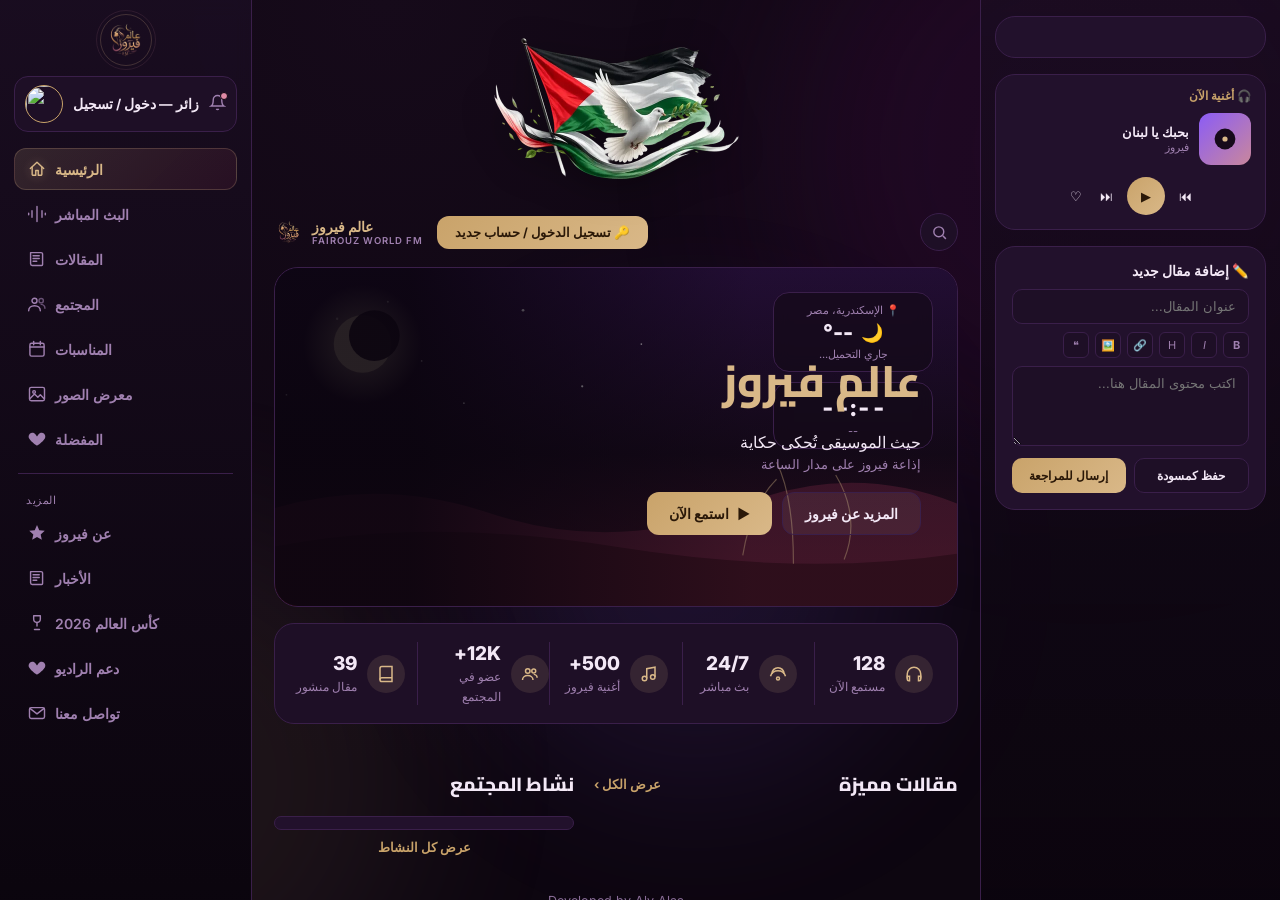
==== commit 28f3575a: "preview-2026.html" ====
--- a/preview-2026.html
+++ b/preview-2026.html
@@ -3177,7 +3177,6 @@
 
 /* Center column */
 html.v2 .content{grid-column:2;grid-row:1;height:100vh;overflow-y:auto;padding:16px 22px 40px;}
-html.v2 .topbar-palestine{display:none;}
 
 /* Right rail */
 html.v2 .right-side{
@@ -3774,7 +3773,7 @@
           <p class="v2h-sub">إذاعة فيروز على مدار الساعة</p>
           <div class="v2-hero-btns">
             <button type="button" class="v2-btn v2-btn-ghost" data-goto="about">المزيد عن فيروز</button>
-            <button type="button" class="v2-btn v2-btn-gold" onclick="if(!hasStarted){startRadio();}else{togglePlay();}">▶ استمع الآن</button>
+            <button type="button" class="v2-btn v2-btn-gold" id="heroPlayBtn" onclick="if(!hasStarted){startRadio();}else{togglePlay();}"><span id="heroPlayIcon">▶</span> <span id="heroPlayLabel">استمع الآن</span></button>
           </div>
         </div>
       </div>
@@ -4289,6 +4288,13 @@
         <p>الأغاني والمقالات اللي حفظتها</p>
       </div>
       <div class="v2-fav-list" id="v2FavList"></div>
+
+      <div class="v2-page-head" style="margin-top:28px;">
+        <h1 style="font-size:18px;">🎵 اختار أغانيك المفضلة</h1>
+        <p>دوس على أي أغنية عشان تضيفها أو تشيلها من المفضلة</p>
+      </div>
+      <input type="text" id="v2SongSearch" placeholder="ابحث عن أغنية..." oninput="v2RenderSongPicker()" style="width:100%;background:var(--surface);border:1px solid var(--border);border-radius:12px;padding:11px 14px;color:var(--text);font-family:inherit;font-size:13.5px;margin-bottom:14px;">
+      <div class="v2-article-grid" id="v2SongPicker"></div>
     </div>
 
     <!-- ── لوحة تحكم الأدمن (تظهر فقط للمؤسس/الأدمن) ── -->
@@ -4356,7 +4362,30 @@
       </div>
     </div>
 
-    <footer><span data-en="© 2026 Fairouz World FM — All Rights Reserved" data-ar="© 2026 عالم فيروز FM — جميع الحقوق محفوظة">© 2026 Fairouz World FM — All Rights Reserved</span></footer>
+    <footer class="global-footer" style="text-align:center;padding:26px 16px 18px;display:flex;flex-direction:column;align-items:center;gap:10px;">
+      <span data-en="© 2026 Fairouz World FM — All Rights Reserved" data-ar="© 2026 عالم فيروز FM — جميع الحقوق محفوظة">© 2026 Fairouz World FM — All Rights Reserved</span>
+      <span data-en="Developed by Aly Alaa" data-ar="تم تطويره من خلال علي علاء" style="font-size:12px;color:var(--muted);">Developed by Aly Alaa</span>
+      <div class="social-row">
+        <a href="https://www.facebook.com/itsAlyAlaa/" target="_blank" rel="noopener" aria-label="Facebook" class="social-ic" style="--brand:#1877f2;">
+          <svg viewBox="0 0 24 24" fill="currentColor"><path d="M22 12.06C22 6.5 17.52 2 12 2S2 6.5 2 12.06c0 5 3.66 9.14 8.44 9.94v-7.03H7.9v-2.91h2.54V9.91c0-2.5 1.49-3.89 3.78-3.89 1.1 0 2.24.2 2.24.2v2.46h-1.26c-1.24 0-1.63.77-1.63 1.56v1.87h2.78l-.44 2.91h-2.34V22c4.78-.8 8.44-4.94 8.44-9.94z"/></svg>
+        </a>
+        <a href="https://www.instagram.com/itsalyalaa/" target="_blank" rel="noopener" aria-label="Instagram" class="social-ic" style="--brand:#e1306c;--brand-grad:linear-gradient(135deg,#f9ce34,#ee2a7b,#6228d7);">
+          <svg viewBox="0 0 24 24" fill="currentColor"><path d="M12 2c2.72 0 3.06.01 4.12.06 1.06.05 1.79.22 2.43.47.65.25 1.21.6 1.7 1.09.49.49.84 1.05 1.09 1.7.25.64.42 1.37.47 2.43C21.86 8.42 21.87 8.76 21.87 11.48v1.04c0 2.72-.01 3.06-.06 4.12-.05 1.06-.22 1.79-.47 2.43-.25.65-.6 1.21-1.09 1.7-.49.49-1.05.84-1.7 1.09-.64.25-1.37.42-2.43.47-1.06.05-1.4.06-4.12.06s-3.06-.01-4.12-.06c-1.06-.05-1.79-.22-2.43-.47a4.6 4.6 0 0 1-1.7-1.09 4.6 4.6 0 0 1-1.09-1.7c-.25-.64-.42-1.37-.47-2.43C2.14 15.58 2.13 15.24 2.13 12.52v-1.04c0-2.72.01-3.06.06-4.12.05-1.06.22-1.79.47-2.43.25-.65.6-1.21 1.09-1.7a4.6 4.6 0 0 1 1.7-1.09c.64-.25 1.37-.42 2.43-.47C8.94 2.01 9.28 2 12 2zm0 1.8c-2.67 0-2.99.01-4.04.06-.97.04-1.5.2-1.85.34-.46.18-.8.4-1.15.74-.34.35-.56.69-.74 1.15-.14.35-.3.88-.34 1.85-.05 1.05-.06 1.37-.06 4.04s.01 2.99.06 4.04c.04.97.2 1.5.34 1.85.18.46.4.8.74 1.15.35.34.69.56 1.15.74.35.14.88.3 1.85.34 1.05.05 1.37.06 4.04.06s2.99-.01 4.04-.06c.97-.04 1.5-.2 1.85-.34.46-.18.8-.4 1.15-.74.34-.35.56-.69.74-1.15.14-.35.3-.88.34-1.85.05-1.05.06-1.37.06-4.04s-.01-2.99-.06-4.04c-.04-.97-.2-1.5-.34-1.85a3 3 0 0 0-.74-1.15 3 3 0 0 0-1.15-.74c-.35-.14-.88-.3-1.85-.34-1.05-.05-1.37-.06-4.04-.06zm0 3.5a4.7 4.7 0 1 1 0 9.4 4.7 4.7 0 0 1 0-9.4zm0 1.8a2.9 2.9 0 1 0 0 5.8 2.9 2.9 0 0 0 0-5.8zm5.98-2.16a1.13 1.13 0 1 1-2.26 0 1.13 1.13 0 0 1 2.26 0z"/></svg>
+        </a>
+        <a href="https://www.linkedin.com/in/itsalyalaa/" target="_blank" rel="noopener" aria-label="LinkedIn" class="social-ic" style="--brand:#0a66c2;">
+          <svg viewBox="0 0 24 24" fill="currentColor"><path d="M20.45 20.45h-3.56v-5.57c0-1.33-.02-3.03-1.85-3.03-1.85 0-2.14 1.45-2.14 2.94v5.66H9.34V9h3.42v1.56h.05c.48-.9 1.64-1.85 3.38-1.85 3.6 0 4.27 2.37 4.27 5.46v6.28zM5.34 7.43a2.06 2.06 0 1 1 0-4.12 2.06 2.06 0 0 1 0 4.12zM7.12 20.45H3.56V9h3.56v11.45z"/></svg>
+        </a>
+        <a href="https://www.youtube.com/@itsalyalaa" target="_blank" rel="noopener" aria-label="YouTube" class="social-ic" style="--brand:#ff0000;">
+          <svg viewBox="0 0 24 24" fill="currentColor"><path d="M23.5 6.2a3 3 0 0 0-2.1-2.1C19.5 3.5 12 3.5 12 3.5s-7.5 0-9.4.6A3 3 0 0 0 .5 6.2 31 31 0 0 0 0 12a31 31 0 0 0 .5 5.8 3 3 0 0 0 2.1 2.1c1.9.6 9.4.6 9.4.6s7.5 0 9.4-.6a3 3 0 0 0 2.1-2.1A31 31 0 0 0 24 12a31 31 0 0 0-.5-5.8zM9.6 15.5V8.5l6.3 3.5-6.3 3.5z"/></svg>
+        </a>
+        <a href="https://twitter.com/itsalyalaa" target="_blank" rel="noopener" aria-label="X" class="social-ic" style="--brand:#1da1f2;">
+          <svg viewBox="0 0 24 24" fill="currentColor"><path d="M18.9 2H22l-7.6 8.7L23.3 22h-7.2l-5.6-6.9L4 22H1l8.2-9.3L1 2h7.3l5.1 6.3L18.9 2zm-1.3 18h1.9L7.5 4H5.5l12.1 16z"/></svg>
+        </a>
+        <a href="https://www.tiktok.com/@itsalyalaa" target="_blank" rel="noopener" aria-label="TikTok" class="social-ic" style="--brand:#000000;">
+          <svg viewBox="0 0 24 24" fill="currentColor"><path d="M16.6 5.8c-.9-.9-1.4-2.1-1.4-3.4h-3.3v13.6c0 1.5-1.2 2.7-2.7 2.7s-2.7-1.2-2.7-2.7 1.2-2.7 2.7-2.7c.3 0 .6 0 .9.1V9.9c-.3 0-.6-.1-.9-.1-3.3 0-6 2.7-6 6s2.7 6 6 6 6-2.7 6-6V9.1a8.2 8.2 0 0 0 4.7 1.5V7.3c-1.2 0-2.3-.5-3.3-1.5z"/></svg>
+        </a>
+      </div>
+    </footer>
   </main>
 
   <!-- Right rail: profile card + now playing + quick add-article -->
@@ -4396,6 +4425,66 @@
       </div>
     </div>
   </aside>
+</div>
+
+<!-- ── Profile Edit Modal ── -->
+<div class="auth-overlay" id="profileEditOverlay" dir="rtl">
+  <div class="auth-modal" style="max-width:420px;max-height:88vh;overflow-y:auto;">
+    <button type="button" class="am-close" onclick="closeProfileEditModal()">✕</button>
+    <h2>✏️ تعديل الملف الشخصي</h2>
+    <p class="am-sub">عدّل بياناتك، وتقدر تخفي أي معلومة عايز تفضل خاصة</p>
+
+    <div class="am-field" style="text-align:center;">
+      <img id="peAvatarPreview" src="" alt="" style="width:78px;height:78px;border-radius:50%;object-fit:cover;border:2px solid var(--gold2);margin-bottom:8px;">
+      <input type="file" id="peAvatarFile" accept="image/*" style="display:block;margin:0 auto;font-size:12px;color:var(--muted);" onchange="peHandleAvatarFile(event)">
+    </div>
+
+    <div class="am-field">
+      <label>اسم المستخدم (Username)</label>
+      <input type="text" id="peUsername" placeholder="مثال: aly_alaa">
+    </div>
+
+    <div class="am-field">
+      <label>الاسم الظاهر</label>
+      <input type="text" id="peDisplayName" placeholder="اسمك الكامل">
+    </div>
+
+    <div class="am-field">
+      <label>نبذة عنك (Bio)</label>
+      <textarea id="peBio" rows="3" maxlength="200" placeholder="اكتب نبذة قصيرة..." style="width:100%;background:var(--surface);border:1px solid var(--border);border-radius:12px;padding:11px 14px;color:var(--text);font-family:inherit;font-size:13.5px;resize:vertical;"></textarea>
+    </div>
+
+    <div class="am-field">
+      <label>الجنسية</label>
+      <select id="peNationality" style="width:100%;background:var(--surface);border:1px solid var(--border);border-radius:12px;padding:11px 14px;color:var(--text);font-family:inherit;font-size:13.5px;"></select>
+      <label style="display:flex;align-items:center;gap:6px;margin-top:6px;font-size:11.5px;color:var(--muted);cursor:pointer;"><input type="checkbox" id="peHideNationality">إخفاء الجنسية من ملفي العام</label>
+    </div>
+
+    <div class="am-field">
+      <label>الجنس</label>
+      <select id="peGender" style="width:100%;background:var(--surface);border:1px solid var(--border);border-radius:12px;padding:11px 14px;color:var(--text);font-family:inherit;font-size:13.5px;">
+        <option value="">— اختر —</option>
+        <option value="male">ذكر</option>
+        <option value="female">أنثى</option>
+        <option value="other">أفضل عدم التحديد</option>
+      </select>
+      <label style="display:flex;align-items:center;gap:6px;margin-top:6px;font-size:11.5px;color:var(--muted);cursor:pointer;"><input type="checkbox" id="peHideGender">إخفاء الجنس من ملفي العام</label>
+    </div>
+
+    <div class="am-field">
+      <label>تاريخ الميلاد</label>
+      <div style="display:flex;gap:8px;">
+        <select id="peBirthDay" style="flex:1;background:var(--surface);border:1px solid var(--border);border-radius:12px;padding:11px 6px;color:var(--text);font-family:inherit;font-size:13px;"></select>
+        <select id="peBirthMonth" style="flex:1.4;background:var(--surface);border:1px solid var(--border);border-radius:12px;padding:11px 6px;color:var(--text);font-family:inherit;font-size:13px;"></select>
+        <select id="peBirthYear" style="flex:1;background:var(--surface);border:1px solid var(--border);border-radius:12px;padding:11px 6px;color:var(--text);font-family:inherit;font-size:13px;"></select>
+      </div>
+      <div style="margin-top:6px;font-size:12px;color:var(--gold2);" id="peAgePreview"></div>
+      <label style="display:flex;align-items:center;gap:6px;margin-top:6px;font-size:11.5px;color:var(--muted);cursor:pointer;"><input type="checkbox" id="peHideAge">إخفاء عمري من ملفي العام</label>
+    </div>
+
+    <div class="am-error" id="peError"></div>
+    <button type="button" class="am-submit" id="peSaveBtn" onclick="saveProfileEdit()">💾 حفظ التعديلات</button>
+  </div>
 </div>
 
 <!-- Floating mini radio player — shown on every page except Home -->
@@ -4652,19 +4741,37 @@
 //   async function v2GetArticles(){ const {data} = await sb.from('articles').select('*').eq('status','published').order('created_at',{ascending:false}); return data; }
 // ══════════════════════════════════════════════════════════════
 const V2_ARTICLES = [
-  {id:1, title:'فيروز… صوت لا يشبه أحد', excerpt:'رحلة في حياة السيدة فيروز ومسيرتها الفنية الفريدة', author:'Mona Saad', avatar:'https://i.pravatar.cc/60?img=5', views:'2.4K', time:'منذ 5 ساعات', tag:'مقال', hue:['#8b5cf6','#c9879c']},
-  {id:2, title:'أجمل 10 أغاني لفيروز في الصباح', excerpt:'بداية يومك مع فيروز غير يوم كل يوم', author:'Karim Adel', avatar:'https://i.pravatar.cc/60?img=12', views:'1.8K', time:'منذ يوم', tag:'مقال', hue:['#6e2640','#d9b888']},
-  {id:3, title:'كلمات لا تُنسى من أغاني فيروز', excerpt:'أجمل ما كتبت السيدة فيروز وأبدعت', author:'Nourhan', avatar:'https://i.pravatar.cc/60?img=32', views:'3.1K', time:'منذ يومين', tag:'مقال', hue:['#3a1220','#8b5cf6']},
-  {id:4, title:'قصة أغنية بحبك يا لبنان', excerpt:'كيف وُلدت واحدة من أعظم أغاني فيروز الوطنية', author:'Ahmed Tarek', avatar:'https://i.pravatar.cc/60?img=15', views:'980', time:'منذ 3 أيام', tag:'مقال', hue:['#c9879c','#6e2640']},
-  {id:5, title:'فيروز والرحابنة: ثلاثية موسيقية', excerpt:'كيف شكّل عاصي ومنصور الرحباني عالم فيروز', author:'Mona Saad', avatar:'https://i.pravatar.cc/60?img=5', views:'1.2K', time:'منذ 4 أيام', tag:'مقال', hue:['#8b5cf6','#3a1220']},
-  {id:6, title:'حفلات فيروز الأسطورية حول العالم', excerpt:'من بعلبك إلى لاس فيغاس… جولة في أشهر حفلاتها', author:'Karim Adel', avatar:'https://i.pravatar.cc/60?img=12', views:'2.0K', time:'منذ أسبوع', tag:'مقال', hue:['#d9b888','#8b5cf6']}
+  {id:1, title:'فيروز… صوت لا يشبه أحد', excerpt:'رحلة في حياة السيدة فيروز ومسيرتها الفنية الفريدة', author:'Mona Saad', avatar:'https://i.pravatar.cc/60?img=5', views:'2.4K', time:'منذ 5 ساعات', tag:'مقال', hue:['#8b5cf6','#c9879c'], featured:false},
+  {id:2, title:'أجمل 10 أغاني لفيروز في الصباح', excerpt:'بداية يومك مع فيروز غير يوم كل يوم', author:'Karim Adel', avatar:'https://i.pravatar.cc/60?img=12', views:'1.8K', time:'منذ يوم', tag:'مقال', hue:['#6e2640','#d9b888'], featured:false},
+  {id:3, title:'كلمات لا تُنسى من أغاني فيروز', excerpt:'أجمل ما كتبت السيدة فيروز وأبدعت', author:'Nourhan', avatar:'https://i.pravatar.cc/60?img=32', views:'3.1K', time:'منذ يومين', tag:'مقال', hue:['#3a1220','#8b5cf6'], featured:false},
+  {id:4, title:'قصة أغنية بحبك يا لبنان', excerpt:'كيف وُلدت واحدة من أعظم أغاني فيروز الوطنية', author:'Ahmed Tarek', avatar:'https://i.pravatar.cc/60?img=15', views:'980', time:'منذ 3 أيام', tag:'مقال', hue:['#c9879c','#6e2640'], featured:false},
+  {id:5, title:'فيروز والرحابنة: ثلاثية موسيقية', excerpt:'كيف شكّل عاصي ومنصور الرحباني عالم فيروز', author:'Mona Saad', avatar:'https://i.pravatar.cc/60?img=5', views:'1.2K', time:'منذ 4 أيام', tag:'مقال', hue:['#8b5cf6','#3a1220'], featured:false},
+  {id:6, title:'حفلات فيروز الأسطورية حول العالم', excerpt:'من بعلبك إلى لاس فيغاس… جولة في أشهر حفلاتها', author:'Karim Adel', avatar:'https://i.pravatar.cc/60?img=12', views:'2.0K', time:'منذ أسبوع', tag:'مقال', hue:['#d9b888','#8b5cf6'], featured:false}
 ];
+// Pin state persists locally so it survives page reloads (until this is wired to a real `articles` table in Supabase).
+try {
+  const savedPins = JSON.parse(localStorage.getItem('fw_featured_articles') || '[]');
+  V2_ARTICLES.forEach(a => { if (savedPins.includes(a.id)) a.featured = true; });
+} catch(e){}
+function v2SaveFeaturedPins(){
+  try { localStorage.setItem('fw_featured_articles', JSON.stringify(V2_ARTICLES.filter(a=>a.featured).map(a=>a.id))); } catch(e){}
+}
+function v2ToggleFeatured(id){
+  const a = V2_ARTICLES.find(x => x.id === id);
+  if (!a) return;
+  a.featured = !a.featured;
+  v2SaveFeaturedPins();
+  v2RenderArticles();
+}
 function v2ArticleCardSVG(hue){
   const id = 'g'+Math.random().toString(36).slice(2,8);
   return `<svg viewBox="0 0 300 150" preserveAspectRatio="xMidYMid slice"><defs><linearGradient id="${id}" x1="0" y1="0" x2="1" y2="1"><stop offset="0" stop-color="${hue[0]}"/><stop offset="1" stop-color="${hue[1]}"/></linearGradient></defs><rect width="300" height="150" fill="url(#${id})"/><circle cx="250" cy="30" r="40" fill="#fff" opacity=".06"/><circle cx="40" cy="120" r="60" fill="#fff" opacity=".05"/></svg>`;
 }
 function v2ArticleCard(a){
-  return `<div class="v2-article" onclick="v2GoToPage('articles')">
+  const isAdmin = currentProfile?.role === 'admin' || currentProfile?.role === 'founder';
+  const pinBtn = isAdmin ? `<button type="button" class="v2-pin-btn" title="${a.featured?'إلغاء التثبيت':'تثبيت في الرئيسية'}" onclick="event.stopPropagation();v2ToggleFeatured(${a.id});" style="position:absolute;top:8px;left:8px;z-index:2;width:30px;height:30px;border-radius:50%;border:1px solid var(--border);background:${a.featured?'linear-gradient(135deg,var(--gold2),var(--gold))':'rgba(0,0,0,.45)'};color:${a.featured?'#2a1808':'#fff'};font-size:14px;cursor:pointer;">${a.featured?'📌':'📍'}</button>` : '';
+  return `<div class="v2-article" onclick="v2GoToPage('articles')" style="position:relative;">
+    ${pinBtn}
     <div class="va-img">${v2ArticleCardSVG(a.hue)}<span class="va-tag">📄 ${a.tag}</span></div>
     <div class="va-body">
       <h3>${a.title}</h3>
@@ -4675,7 +4782,12 @@
 }
 function v2RenderArticles(){
   const feat = document.getElementById('v2FeaturedArticles');
-  if (feat) feat.innerHTML = V2_ARTICLES.slice(0,3).map(v2ArticleCard).join('');
+  if (feat) {
+    const pinned = V2_ARTICLES.filter(a => a.featured);
+    feat.innerHTML = pinned.length
+      ? pinned.map(v2ArticleCard).join('')
+      : `<div class="v2-empty-featured" style="grid-column:1/-1;text-align:center;color:var(--muted);padding:24px 12px;border:1px dashed var(--border);border-radius:14px;">لسه مفيش مقالات مميزة — ${(currentProfile?.role==='admin'||currentProfile?.role==='founder') ? 'ثبّت مقال من صفحة المقالات بالضغط على 📍' : 'تابعنا قريبًا!'}</div>`;
+  }
   const all = document.getElementById('v2AllArticles');
   if (all) all.innerHTML = V2_ARTICLES.map(v2ArticleCard).join('');
   const c1 = document.getElementById('v2StatArticles'); if (c1) c1.textContent = V2_ARTICLES.length + 33 + '';
@@ -4730,15 +4842,60 @@
   el.innerHTML = V2_GALLERY.map((hue,i) => `<div class="gph" onclick="void 0">${v2ArticleCardSVG(hue)}<span class="gph-cap">لقطة #${i+1}</span></div>`).join('');
 }
 
-const V2_FAVORITES = [
-  {title:'بحبك يا لبنان', sub:'أغنية', hue:['#8b5cf6','#c9879c']},
-  {title:'فيروز… صوت لا يشبه أحد', sub:'مقال', hue:['#6e2640','#d9b888']},
-  {title:'سألوني الناس', sub:'أغنية', hue:['#3a1220','#8b5cf6']}
+// Full catalog of songs users can pick from to build their favorites
+const FAIROUZ_SONG_CATALOG = [
+  {id:'s1', title:'بحبك يا لبنان', hue:['#8b5cf6','#c9879c']},
+  {id:'s2', title:'سألوني الناس', hue:['#3a1220','#8b5cf6']},
+  {id:'s3', title:'نسم علينا الهوا', hue:['#6e2640','#d9b888']},
+  {id:'s4', title:'كيفك أنت', hue:['#c9879c','#6e2640']},
+  {id:'s5', title:'شايف البحر شو كبير', hue:['#8b5cf6','#3a1220']},
+  {id:'s6', title:'عودك رنّ', hue:['#d9b888','#8b5cf6']},
+  {id:'s7', title:'زهرة المدائن', hue:['#3a1220','#c9879c']},
+  {id:'s8', title:'راجعون', hue:['#6e2640','#8b5cf6']},
+  {id:'s9', title:'يا أنا يا أنا', hue:['#8b5cf6','#d9b888']},
+  {id:'s10', title:'حبيتك بالصيف', hue:['#c9879c','#3a1220']},
+  {id:'s11', title:'قدك المياس', hue:['#d9b888','#6e2640']},
+  {id:'s12', title:'إسوارة العروس', hue:['#8b5cf6','#c9879c']}
 ];
+// Load / persist which songs the current user has favorited
+function v2FavKey(){ return 'fw_user_favorites_' + (currentUser?.id || 'guest'); }
+function v2LoadFavIds(){
+  try { return JSON.parse(localStorage.getItem(v2FavKey()) || '[]'); } catch(e){ return []; }
+}
+function v2SaveFavIds(ids){
+  try { localStorage.setItem(v2FavKey(), JSON.stringify(ids)); } catch(e){}
+}
+function v2ToggleFavorite(songId){
+  if (!currentUser) { closeAuthModal(); openAuthModal(); return; }
+  let ids = v2LoadFavIds();
+  ids = ids.includes(songId) ? ids.filter(x => x !== songId) : [...ids, songId];
+  v2SaveFavIds(ids);
+  v2RenderFavorites();
+  v2RenderSongPicker();
+}
 function v2RenderFavorites(){
   const el = document.getElementById('v2FavList');
   if (!el) return;
-  el.innerHTML = V2_FAVORITES.map(f => `<div class="v2-fav-item"><div class="fv-thumb">${v2ArticleCardSVG(f.hue)}</div><div><h4>${f.title}</h4><span>${f.sub}</span></div><button type="button" onclick="this.closest('.v2-fav-item').remove()">✕</button></div>`).join('');
+  const ids = v2LoadFavIds();
+  const items = FAIROUZ_SONG_CATALOG.filter(s => ids.includes(s.id));
+  el.innerHTML = items.length
+    ? items.map(f => `<div class="v2-fav-item"><div class="fv-thumb">${v2ArticleCardSVG(f.hue)}</div><div><h4>${f.title}</h4><span>أغنية</span></div><button type="button" onclick="v2ToggleFavorite('${f.id}')">✕</button></div>`).join('')
+    : `<div style="text-align:center;color:var(--muted);padding:20px;border:1px dashed var(--border);border-radius:14px;">لسه معندكش أغاني مفضلة — اختار من القائمة تحت 👇</div>`;
+}
+function v2RenderSongPicker(){
+  const el = document.getElementById('v2SongPicker');
+  if (!el) return;
+  const q = (document.getElementById('v2SongSearch')?.value || '').trim();
+  const ids = v2LoadFavIds();
+  const list = FAIROUZ_SONG_CATALOG.filter(s => s.title.includes(q));
+  el.innerHTML = list.map(s => {
+    const active = ids.includes(s.id);
+    return `<div class="v2-article" onclick="v2ToggleFavorite('${s.id}')" style="cursor:pointer;position:relative;">
+      ${active ? '<span style="position:absolute;top:8px;left:8px;z-index:2;background:linear-gradient(135deg,var(--gold2),var(--gold));color:#2a1808;border-radius:50%;width:28px;height:28px;display:flex;align-items:center;justify-content:center;font-size:14px;">✓</span>' : ''}
+      <div class="va-img">${v2ArticleCardSVG(s.hue)}<span class="va-tag">🎵 أغنية</span></div>
+      <div class="va-body"><h3>${s.title}</h3><p>${active ? 'في مفضلتك — دوس عشان تشيلها' : 'دوس عشان تضيفها للمفضلة'}</p></div>
+    </div>`;
+  }).join('') || `<div style="grid-column:1/-1;text-align:center;color:var(--muted);padding:16px;">مفيش نتايج</div>`;
 }
 
 function v2SaveDraft(){
@@ -4785,8 +4942,39 @@
       </select>
     </td>
     <td><span class="v2-status-dot on"></span>مسجّل</td>
-    <td><button type="button" class="v2-act-btn v2-act-reject" title="حذف الحساب (من لوحة Supabase)" onclick="alert('حذف المستخدمين نهائيًا بيتم من لوحة Supabase مباشرة (Authentication → Users) حفاظًا على الأمان.')">🗑</button></td>
+    <td style="display:flex;gap:6px;">
+      ${(currentUser && u.id !== currentUser.id) ? `<button type="button" class="v2-act-btn" id="followBtn-${u.id}" onclick="v2ToggleFollow('${u.id}', this)">…</button>` : ''}
+      <button type="button" class="v2-act-btn v2-act-reject" title="حذف الحساب (من لوحة Supabase)" onclick="alert('حذف المستخدمين نهائيًا بيتم من لوحة Supabase مباشرة (Authentication → Users) حفاظًا على الأمان.')">🗑</button>
+    </td>
   </tr>`).join('') || '<tr><td colspan="6" style="text-align:center;color:var(--muted);padding:16px;">لا يوجد مستخدمين لسه</td></tr>';
+
+  if (currentUser) {
+    const { data: myFollows } = await sb.from('follows').select('following_id').eq('follower_id', currentUser.id);
+    const followingIds = new Set((myFollows || []).map(f => f.following_id));
+    rows.forEach(u => {
+      if (u.id === currentUser.id) return;
+      const btn = document.getElementById('followBtn-' + u.id);
+      if (btn) {
+        const isFollowing = followingIds.has(u.id);
+        btn.textContent = isFollowing ? '✓ متابَع' : '+ متابعة';
+        btn.style.color = isFollowing ? 'var(--gold2)' : '';
+      }
+    });
+  }
+}
+async function v2ToggleFollow(userId, btnEl){
+  if (!currentUser) { openAuthModal(); return; }
+  btnEl.disabled = true;
+  const { data: existing } = await sb.from('follows').select('*').eq('follower_id', currentUser.id).eq('following_id', userId).maybeSingle();
+  if (existing) {
+    await sb.from('follows').delete().eq('follower_id', currentUser.id).eq('following_id', userId);
+    btnEl.textContent = '+ متابعة'; btnEl.style.color = '';
+  } else {
+    const { error } = await sb.from('follows').insert({ follower_id: currentUser.id, following_id: userId });
+    if (error) { alert('تعذّرت المتابعة: ' + error.message + '\n\n(لازم جدول follows موجود في Supabase — شوف تعليمات الإعداد)'); btnEl.disabled = false; return; }
+    btnEl.textContent = '✓ متابَع'; btnEl.style.color = 'var(--gold2)';
+  }
+  btnEl.disabled = false;
 }
 async function v2ChangeUserRole(userId, newRole, selectEl){
   selectEl.disabled = true;
@@ -4863,6 +5051,7 @@
 v2RenderEvents();
 v2RenderGallery();
 v2RenderFavorites();
+v2RenderSongPicker();
 
 // ══════════════════════════════════════════════════════════════
 // AUTH — Supabase email/password + Google/Facebook OAuth
@@ -4944,21 +5133,45 @@
     <button type="button" class="vpc-edit" style="margin-top:16px;background:linear-gradient(135deg,var(--gold2),var(--gold));color:#2a1808;border:none;" onclick="openAuthModal()">🔑 تسجيل الدخول / حساب جديد</button>
   `;
 }
+function calcAgeFromDate(birthDate){
+  if (!birthDate) return null;
+  const b = new Date(birthDate);
+  if (isNaN(b.getTime())) return null;
+  const now = new Date();
+  let age = now.getFullYear() - b.getFullYear();
+  const m = now.getMonth() - b.getMonth();
+  if (m < 0 || (m === 0 && now.getDate() < b.getDate())) age--;
+  return age;
+}
 function v2MemberCardHTML(u, p){
   const isAdmin = p?.role === 'admin' || p?.role === 'founder';
   const roleLabel = p?.role === 'founder' ? '👑 Founder' : (p?.role === 'admin' ? '🛡️ مشرف' : (p?.role === 'writer' ? '✍️ كاتب' : '🎧 عضو'));
   const name = p?.username || u.email.split('@')[0];
+  const displayName = p?.display_name || name;
   const avatar = p?.avatar_url || `https://api.dicebear.com/7.x/initials/svg?seed=${encodeURIComponent(name)}&backgroundColor=6e2640,8b5cf6`;
   const level = p?.level || 1;
   const xp = p?.xp || 0;
   const nextLevelXp = level * 100;
   const pct = Math.min(100, Math.round((xp / nextLevelXp) * 100));
   const joined = p?.created_at ? new Date(p.created_at).toLocaleDateString('ar-EG', {month:'long', year:'numeric'}) : '—';
+  const hidden = Array.isArray(p?.hidden_fields) ? p.hidden_fields : [];
+  const country = COUNTRY_LIST.find(c => c.iso === p?.nationality);
+  const genderLabel = {male:'ذكر', female:'أنثى', other:'—'}[p?.gender] || null;
+  const age = calcAgeFromDate(p?.birth_date);
+  const bio = p?.bio ? `<p style="font-size:12px;color:var(--muted);margin-top:8px;line-height:1.6;">${p.bio}</p>` : '';
+  const chips = [];
+  if (country && !hidden.includes('nationality')) chips.push(`<span class="v2-role-chip"><img src="https://flagcdn.com/24x18/${country.iso}.png" alt="${country.ar}" style="width:16px;height:12px;border-radius:2px;vertical-align:-1px;margin-left:4px;">${country.ar}</span>`);
+  if (genderLabel && !hidden.includes('gender')) chips.push(`<span class="v2-role-chip">${p.gender==='male'?'♂️':(p.gender==='female'?'♀️':'')} ${genderLabel}</span>`);
+  if (age != null && !hidden.includes('age')) chips.push(`<span class="v2-role-chip">🎂 ${age} سنة</span>`);
+  const chipsRow = chips.length ? `<div style="display:flex;flex-wrap:wrap;gap:6px;justify-content:center;margin-top:8px;">${chips.join('')}</div>` : '';
   return `
     <img class="vpc-avatar" src="${avatar}" alt="${name}">
-    <h3>${name} ${isAdmin ? '<svg width="15" height="15" viewBox="0 0 24 24" fill="#3b9eff"><path d="M12 2 9.5 4.5 6 4l-.5 3.5L2 9l2 3-2 3 3.5 1.5L6 20l3.5-.5L12 22l2.5-2.5 3.5.5.5-3.5L22 15l-2-3 2-3-3.5-1.5L18 4l-3.5.5z"/><path d="m8.5 12 2.3 2.3L16 9" stroke="#fff" stroke-width="2" fill="none" stroke-linecap="round" stroke-linejoin="round"/></svg>' : ''}</h3>
+    <h3>${displayName} ${isAdmin ? '<svg width="15" height="15" viewBox="0 0 24 24" fill="#3b9eff"><path d="M12 2 9.5 4.5 6 4l-.5 3.5L2 9l2 3-2 3 3.5 1.5L6 20l3.5-.5L12 22l2.5-2.5 3.5.5.5-3.5L22 15l-2-3 2-3-3.5-1.5L18 4l-3.5.5z"/><path d="m8.5 12 2.3 2.3L16 9" stroke="#fff" stroke-width="2" fill="none" stroke-linecap="round" stroke-linejoin="round"/></svg>' : ''}</h3>
+    <div style="font-size:11px;color:var(--muted);">@${name}</div>
     <div class="vpc-role">${roleLabel}</div>
     ${p?.role === 'founder' ? '<div class="vpc-founder-chip">👑 مؤسس الموقع</div>' : ''}
+    ${bio}
+    ${chipsRow}
     <div class="vpc-level">
       <div class="lv-row"><b>Level ${level}</b><span style="color:var(--muted);">${pct}%</span></div>
       <div class="lv-bar"><i style="width:${pct}%;"></i></div>
@@ -4966,12 +5179,154 @@
     </div>
     <div class="vpc-info">
       <div><span>انضم في</span><b>${joined}</b></div>
-      <div><span>الدولة</span><b>${p?.country || '—'}</b></div>
       <div><span>البريد</span><b style="font-size:11px;">${u.email}</b></div>
     </div>
+    <button type="button" class="vpc-edit" style="margin-top:12px;background:linear-gradient(135deg,var(--gold2),var(--gold));color:#2a1808;border:none;" onclick="openProfileEditModal()">✏️ تعديل الملف الشخصي</button>
     <button type="button" class="vpc-edit" onclick="signOutUser()">🚪 تسجيل الخروج</button>
   `;
 }
+// ── Profile Edit Modal logic ──
+const COUNTRY_LIST = [
+  {iso:'eg', ar:'مصر', en:'Egypt'}, {iso:'lb', ar:'لبنان', en:'Lebanon'}, {iso:'sy', ar:'سوريا', en:'Syria'},
+  {iso:'jo', ar:'الأردن', en:'Jordan'}, {iso:'ps', ar:'فلسطين', en:'Palestine'}, {iso:'iq', ar:'العراق', en:'Iraq'},
+  {iso:'sa', ar:'السعودية', en:'Saudi Arabia'}, {iso:'ae', ar:'الإمارات', en:'UAE'}, {iso:'kw', ar:'الكويت', en:'Kuwait'},
+  {iso:'qa', ar:'قطر', en:'Qatar'}, {iso:'bh', ar:'البحرين', en:'Bahrain'}, {iso:'om', ar:'عُمان', en:'Oman'},
+  {iso:'ye', ar:'اليمن', en:'Yemen'}, {iso:'ly', ar:'ليبيا', en:'Libya'}, {iso:'tn', ar:'تونس', en:'Tunisia'},
+  {iso:'dz', ar:'الجزائر', en:'Algeria'}, {iso:'ma', ar:'المغرب', en:'Morocco'}, {iso:'sd', ar:'السودان', en:'Sudan'},
+  {iso:'tr', ar:'تركيا', en:'Turkey'}, {iso:'us', ar:'أمريكا', en:'USA'}, {iso:'gb', ar:'بريطانيا', en:'UK'},
+  {iso:'fr', ar:'فرنسا', en:'France'}, {iso:'de', ar:'ألمانيا', en:'Germany'}, {iso:'ca', ar:'كندا', en:'Canada'},
+  {iso:'other', ar:'دولة أخرى', en:'Other'}
+];
+function peBuildSelects(){
+  const natSel = document.getElementById('peNationality');
+  if (natSel && !natSel.dataset.built) {
+    natSel.innerHTML = '<option value="">— اختر —</option>' + COUNTRY_LIST.map(c => `<option value="${c.iso}">${c.ar}</option>`).join('');
+    natSel.dataset.built = '1';
+  }
+  const daySel = document.getElementById('peBirthDay');
+  if (daySel && !daySel.dataset.built) {
+    daySel.innerHTML = '<option value="">يوم</option>' + Array.from({length:31}, (_,i)=>`<option value="${i+1}">${i+1}</option>`).join('');
+    daySel.dataset.built = '1';
+  }
+  const monthSel = document.getElementById('peBirthMonth');
+  if (monthSel && !monthSel.dataset.built) {
+    const months = ['يناير','فبراير','مارس','أبريل','مايو','يونيو','يوليو','أغسطس','سبتمبر','أكتوبر','نوفمبر','ديسمبر'];
+    monthSel.innerHTML = '<option value="">شهر</option>' + months.map((m,i)=>`<option value="${i+1}">${m}</option>`).join('');
+    monthSel.dataset.built = '1';
+  }
+  const yearSel = document.getElementById('peBirthYear');
+  if (yearSel && !yearSel.dataset.built) {
+    const nowY = new Date().getFullYear();
+    let opts = '<option value="">سنة</option>';
+    for (let y = nowY; y >= nowY - 90; y--) opts += `<option value="${y}">${y}</option>`;
+    yearSel.innerHTML = opts;
+    yearSel.dataset.built = '1';
+  }
+}
+function peUpdateAgePreview(){
+  const d = document.getElementById('peBirthDay').value, m = document.getElementById('peBirthMonth').value, y = document.getElementById('peBirthYear').value;
+  const el = document.getElementById('peAgePreview');
+  if (d && m && y) {
+    const age = calcAgeFromDate(`${y}-${String(m).padStart(2,'0')}-${String(d).padStart(2,'0')}`);
+    el.textContent = age != null ? `عمرك الحالي: ${age} سنة` : '';
+  } else el.textContent = '';
+}
+let peAvatarDataUrl = null;
+function peHandleAvatarFile(e){
+  const file = e.target.files[0];
+  if (!file) return;
+  const reader = new FileReader();
+  reader.onload = () => {
+    peAvatarDataUrl = reader.result;
+    document.getElementById('peAvatarPreview').src = peAvatarDataUrl;
+  };
+  reader.readAsDataURL(file);
+}
+function openProfileEditModal(){
+  if (!currentUser) { openAuthModal(); return; }
+  peBuildSelects();
+  const p = currentProfile || {};
+  const name = p.username || currentUser.email.split('@')[0];
+  document.getElementById('peAvatarPreview').src = p.avatar_url || `https://api.dicebear.com/7.x/initials/svg?seed=${encodeURIComponent(name)}&backgroundColor=6e2640,8b5cf6`;
+  peAvatarDataUrl = null;
+  document.getElementById('peUsername').value = p.username || '';
+  document.getElementById('peDisplayName').value = p.display_name || '';
+  document.getElementById('peBio').value = p.bio || '';
+  document.getElementById('peNationality').value = p.nationality || '';
+  document.getElementById('peGender').value = p.gender || '';
+  const hidden = Array.isArray(p.hidden_fields) ? p.hidden_fields : [];
+  document.getElementById('peHideNationality').checked = hidden.includes('nationality');
+  document.getElementById('peHideGender').checked = hidden.includes('gender');
+  document.getElementById('peHideAge').checked = hidden.includes('age');
+  if (p.birth_date) {
+    const [y,m,d] = p.birth_date.split('-');
+    document.getElementById('peBirthYear').value = String(Number(y));
+    document.getElementById('peBirthMonth').value = String(Number(m));
+    document.getElementById('peBirthDay').value = String(Number(d));
+  } else {
+    document.getElementById('peBirthYear').value = '';
+    document.getElementById('peBirthMonth').value = '';
+    document.getElementById('peBirthDay').value = '';
+  }
+  peUpdateAgePreview();
+  ['peBirthDay','peBirthMonth','peBirthYear'].forEach(id => document.getElementById(id).onchange = peUpdateAgePreview);
+  document.getElementById('peError').classList.remove('show');
+  document.getElementById('profileEditOverlay').classList.add('open');
+}
+function closeProfileEditModal(){ document.getElementById('profileEditOverlay').classList.remove('open'); }
+async function saveProfileEdit(){
+  const errEl = document.getElementById('peError');
+  errEl.classList.remove('show');
+  const btn = document.getElementById('peSaveBtn');
+  const username = document.getElementById('peUsername').value.trim();
+  if (!username) { errEl.textContent = 'اسم المستخدم مطلوب'; errEl.classList.add('show'); return; }
+  btn.disabled = true; btn.textContent = 'جاري الحفظ...';
+
+  let avatar_url = currentProfile?.avatar_url || null;
+  if (peAvatarDataUrl) {
+    try {
+      const blob = await (await fetch(peAvatarDataUrl)).blob();
+      const path = `${currentUser.id}/${Date.now()}.jpg`;
+      const { error: upErr } = await sb.storage.from('avatars').upload(path, blob, { upsert:true });
+      if (upErr) throw upErr;
+      const { data: pub } = sb.storage.from('avatars').getPublicUrl(path);
+      avatar_url = pub.publicUrl;
+    } catch (e) {
+      // Storage bucket may not exist yet — fall back to storing the image inline
+      avatar_url = peAvatarDataUrl;
+    }
+  }
+
+  const d = document.getElementById('peBirthDay').value, m = document.getElementById('peBirthMonth').value, y = document.getElementById('peBirthYear').value;
+  const birth_date = (d && m && y) ? `${y}-${String(m).padStart(2,'0')}-${String(d).padStart(2,'0')}` : null;
+
+  const hidden_fields = [];
+  if (document.getElementById('peHideNationality').checked) hidden_fields.push('nationality');
+  if (document.getElementById('peHideGender').checked) hidden_fields.push('gender');
+  if (document.getElementById('peHideAge').checked) hidden_fields.push('age');
+
+  const updates = {
+    username,
+    display_name: document.getElementById('peDisplayName').value.trim() || null,
+    bio: document.getElementById('peBio').value.trim() || null,
+    nationality: document.getElementById('peNationality').value || null,
+    gender: document.getElementById('peGender').value || null,
+    birth_date,
+    hidden_fields,
+    avatar_url
+  };
+
+  const { error } = await sb.from('profiles').update(updates).eq('id', currentUser.id);
+  btn.disabled = false; btn.textContent = '💾 حفظ التعديلات';
+  if (error) {
+    errEl.textContent = 'تعذّر الحفظ: ' + error.message + ' — تأكد إن أعمدة الملف الشخصي (username, bio, nationality...) موجودة في جدول profiles على Supabase.';
+    errEl.classList.add('show');
+    return;
+  }
+  closeProfileEditModal();
+  await refreshAuthUI();
+}
+
 async function refreshAuthUI(){
   const { data:{ session } } = await sb.auth.getSession();
   currentUser = session ? session.user : null;
@@ -5016,6 +5371,8 @@
   if (!isAdmin && document.getElementById('page-admin') && !document.getElementById('page-admin').classList.contains('page-hidden')){
     v2GoToPage('home'); // kick out non-admins who were viewing it before signing out
   }
+  if (typeof v2RenderArticles === 'function') v2RenderArticles();
+  if (typeof v2RenderFavorites === 'function') { v2RenderFavorites(); v2RenderSongPicker(); }
 
   // Topbar auth CTA — hide once signed in
   const cta = document.getElementById('v2AuthCta');
@@ -5043,8 +5400,29 @@
     origToggle();
     const ic = document.getElementById('v2PlayIcon');
     if (ic) ic.textContent = isPlaying ? '⏸' : '▶';
+    syncHeroPlayBtn();
   };
 })();
+
+// Keep the homepage hero Play/Pause button synced with playback state,
+// regardless of which code path (hero click, live page, mini player) changed it.
+function syncHeroPlayBtn(){
+  const icon = document.getElementById('heroPlayIcon');
+  const label = document.getElementById('heroPlayLabel');
+  if (!icon || !label) return;
+  const ar = currentLang === 'ar';
+  if (isPlaying) {
+    icon.textContent = '⏸';
+    label.textContent = ar ? 'إيقاف البث' : 'Pause';
+  } else if (isStarting) {
+    icon.textContent = '…';
+    label.textContent = ar ? 'جاري الاتصال...' : 'Connecting...';
+  } else {
+    icon.textContent = '▶';
+    label.textContent = ar ? 'استمع الآن' : 'Listen Now';
+  }
+}
+setInterval(syncHeroPlayBtn, 500);
 
 // ── Support page: copy buttons, toast, ripple ──
 (function(){
@@ -7807,7 +8185,7 @@
   const heroTemp=document.getElementById('heroWeatherTemp'), heroDesc=document.getElementById('heroWeatherDesc'), heroCity=document.getElementById('heroWeatherCity');
   if(heroTemp) heroTemp.textContent=Math.round(cur.temperature_2m)+'°';
   if(heroDesc) heroDesc.textContent=weatherDesc(cur.weather_code,currentLang);
-  if(heroCity) heroCity.textContent=(flagPart?flagPart+' ':'📍 ')+city;
+  if(heroCity) heroCity.innerHTML=(flagPart?flagPart+' ':'📍 ')+city;
 
   const visibilityM = (wData.hourly && wData.hourly.visibility && hourlyIdx>=0) ? wData.hourly.visibility[hourlyIdx] : null;
   const humidity = cur.relative_humidity_2m!=null ? cur.relative_humidity_2m : null;
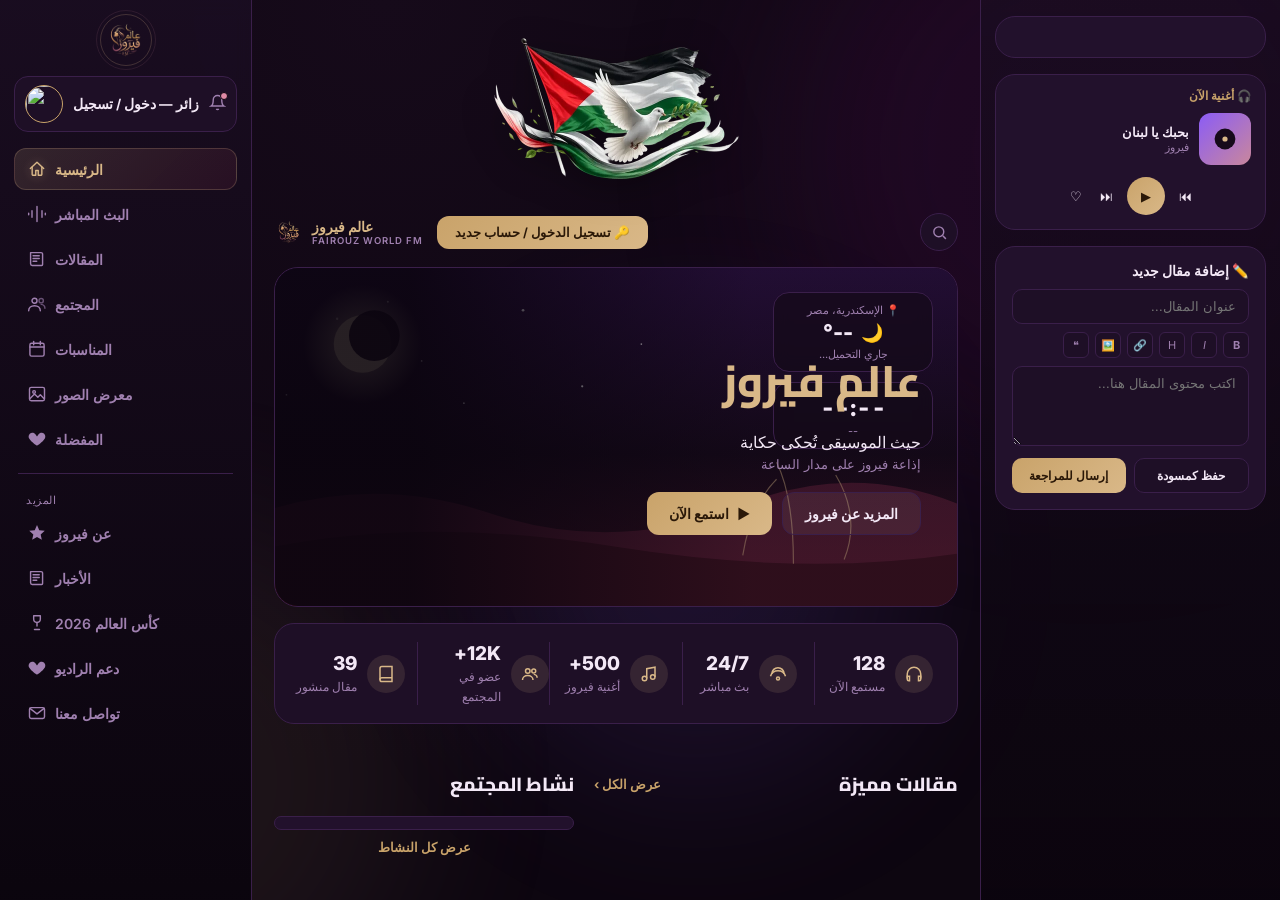
==== commit 4890deee: "preview-2026.html" ====
--- a/preview-2026.html
+++ b/preview-2026.html
@@ -4220,20 +4220,6 @@
 
     <div id="ctToast" class="ct-toast"><span class="ic" id="ctToastIcon">✅</span><span id="ctToastMsg" data-en="Message sent successfully!" data-ar="تم إرسال الرسالة بنجاح!">Message sent successfully!</span></div>
 
-    <div class="mobile-footer">
-      <div data-en="Developed by Aly Alaa" data-ar="تم تطويره من خلال علي علاء">Developed by Aly Alaa</div>
-      <div class="social-row">
-        <a href="https://www.facebook.com/itsAlyAlaa/" target="_blank" rel="noopener" aria-label="Facebook" class="social-ic" style="--brand:#1877f2;">
-          <svg viewBox="0 0 24 24" fill="currentColor"><path d="M22 12.06C22 6.5 17.52 2 12 2S2 6.5 2 12.06c0 5 3.66 9.14 8.44 9.94v-7.03H7.9v-2.91h2.54V9.91c0-2.5 1.49-3.89 3.78-3.89 1.1 0 2.24.2 2.24.2v2.46h-1.26c-1.24 0-1.63.77-1.63 1.56v1.87h2.78l-.44 2.91h-2.34V22c4.78-.8 8.44-4.94 8.44-9.94z"/></svg>
-        </a>
-        <a href="https://www.instagram.com/itsalyalaa/" target="_blank" rel="noopener" aria-label="Instagram" class="social-ic" style="--brand:#e1306c;--brand-grad:linear-gradient(135deg,#f9ce34,#ee2a7b,#6228d7);">
-          <svg viewBox="0 0 24 24" fill="currentColor"><path d="M12 2c2.72 0 3.06.01 4.12.06 1.06.05 1.79.22 2.43.47.65.25 1.21.6 1.7 1.09.49.49.84 1.05 1.09 1.7.25.64.42 1.37.47 2.43C21.86 8.42 21.87 8.76 21.87 11.48v1.04c0 2.72-.01 3.06-.06 4.12-.05 1.06-.22 1.79-.47 2.43-.25.65-.6 1.21-1.09 1.7-.49.49-1.05.84-1.7 1.09-.64.25-1.37.42-2.43.47-1.06.05-1.4.06-4.12.06s-3.06-.01-4.12-.06c-1.06-.05-1.79-.22-2.43-.47a4.6 4.6 0 0 1-1.7-1.09 4.6 4.6 0 0 1-1.09-1.7c-.25-.64-.42-1.37-.47-2.43C2.14 15.58 2.13 15.24 2.13 12.52v-1.04c0-2.72.01-3.06.06-4.12.05-1.06.22-1.79.47-2.43.25-.65.6-1.21 1.09-1.7a4.6 4.6 0 0 1 1.7-1.09c.64-.25 1.37-.42 2.43-.47C8.94 2.01 9.28 2 12 2zm0 1.8c-2.67 0-2.99.01-4.04.06-.97.04-1.5.2-1.85.34-.46.18-.8.4-1.15.74-.34.35-.56.69-.74 1.15-.14.35-.3.88-.34 1.85-.05 1.05-.06 1.37-.06 4.04s.01 2.99.06 4.04c.04.97.2 1.5.34 1.85.18.46.4.8.74 1.15.35.34.69.56 1.15.74.35.14.88.3 1.85.34 1.05.05 1.37.06 4.04.06s2.99-.01 4.04-.06c.97-.04 1.5-.2 1.85-.34.46-.18.8-.4 1.15-.74.34-.35.56-.69.74-1.15.14-.35.3-.88.34-1.85.05-1.05.06-1.37.06-4.04s-.01-2.99-.06-4.04c-.04-.97-.2-1.5-.34-1.85a3 3 0 0 0-.74-1.15 3 3 0 0 0-1.15-.74c-.35-.14-.88-.3-1.85-.34-1.05-.05-1.37-.06-4.04-.06zm0 3.5a4.7 4.7 0 1 1 0 9.4 4.7 4.7 0 0 1 0-9.4zm0 1.8a2.9 2.9 0 1 0 0 5.8 2.9 2.9 0 0 0 0-5.8zm5.98-2.16a1.13 1.13 0 1 1-2.26 0 1.13 1.13 0 0 1 2.26 0z"/></svg>
-        </a>
-        <a href="https://www.linkedin.com/in/itsalyalaa/" target="_blank" rel="noopener" aria-label="LinkedIn" class="social-ic" style="--brand:#0a66c2;">
-          <svg viewBox="0 0 24 24" fill="currentColor"><path d="M20.45 20.45h-3.56v-5.57c0-1.33-.02-3.03-1.85-3.03-1.85 0-2.14 1.45-2.14 2.94v5.66H9.34V9h3.42v1.56h.05c.48-.9 1.64-1.85 3.38-1.85 3.6 0 4.27 2.37 4.27 5.46v6.28zM5.34 7.43a2.06 2.06 0 1 1 0-4.12 2.06 2.06 0 0 1 0 4.12zM7.12 20.45H3.56V9h3.56v11.45z"/></svg>
-        </a>
-      </div>
-    </div>
 
     <!-- ── المقالات ── -->
     <div id="page-articles" class="page-hidden" dir="rtl">
@@ -4255,10 +4241,14 @@
         <h1>👥 المجتمع</h1>
         <p>شارك أفكارك وتفاعل مع محبي فيروز</p>
       </div>
-      <div class="v2-composer">
-        <img src="https://i.pravatar.cc/80?img=13" alt="">
-        <input type="text" id="v2ComposerInput" placeholder="بماذا تفكر يا Aly؟">
+      <div class="v2-composer" id="v2ComposerBox">
+        <img src="https://i.pravatar.cc/80?img=13" alt="" id="v2ComposerAvatar">
+        <input type="text" id="v2ComposerInput" placeholder="بماذا تفكر؟">
         <button type="button" class="v2-btn v2-btn-gold" onclick="v2Post()">نشر</button>
+      </div>
+      <div class="v2-composer" id="v2ComposerGuestPrompt" style="display:none;justify-content:space-between;align-items:center;">
+        <span style="color:var(--muted);font-size:13px;">سجّل دخولك عشان تشارك أفكارك مع المجتمع</span>
+        <button type="button" class="v2-btn v2-btn-gold" onclick="openAuthModal()">تسجيل الدخول</button>
       </div>
       <div class="v2-feed" id="v2CommunityFeed"></div>
     </div>
@@ -4814,7 +4804,9 @@
   if (!currentUser) { openAuthModal(); return; }
   const input = document.getElementById('v2ComposerInput');
   if (!input || !input.value.trim()) return;
-  V2_FEED.unshift({user:'Aly', avatar:'https://i.pravatar.cc/60?img=13', text:'نشر', obj:'Aly Alaa: '+input.value.trim(), time:'الآن'});
+  const name = currentProfile?.display_name || currentProfile?.username || currentUser.email.split('@')[0];
+  const avatar = currentProfile?.avatar_url || `https://api.dicebear.com/7.x/initials/svg?seed=${encodeURIComponent(name)}&backgroundColor=6e2640,8b5cf6`;
+  V2_FEED.unshift({user:name, avatar, text:'نشر', obj:name+': '+input.value.trim(), time:'الآن'});
   input.value='';
   v2RenderFeed();
   // TODO: Supabase insert into `community_posts`
@@ -5381,6 +5373,21 @@
   // Add-article panel: only signed-in users can post
   const addArtPanel = document.getElementById('addArticlePanel');
   if (addArtPanel) addArtPanel.style.opacity = currentUser ? '1' : '.5';
+
+  // Community composer: only visible to logged-in users
+  const composerBox = document.getElementById('v2ComposerBox');
+  const guestPrompt = document.getElementById('v2ComposerGuestPrompt');
+  if (composerBox && guestPrompt) {
+    composerBox.style.display = currentUser ? 'flex' : 'none';
+    guestPrompt.style.display = currentUser ? 'none' : 'flex';
+    if (currentUser) {
+      const name = currentProfile?.display_name || currentProfile?.username || currentUser.email.split('@')[0];
+      const avatarEl = document.getElementById('v2ComposerAvatar');
+      if (avatarEl) avatarEl.src = currentProfile?.avatar_url || `https://api.dicebear.com/7.x/initials/svg?seed=${encodeURIComponent(name)}&backgroundColor=6e2640,8b5cf6`;
+      const inputEl = document.getElementById('v2ComposerInput');
+      if (inputEl) inputEl.placeholder = `بماذا تفكر يا ${name}؟`;
+    }
+  }
 }
 
 // If redirected back from Google/Facebook OAuth, Supabase auto-detects the
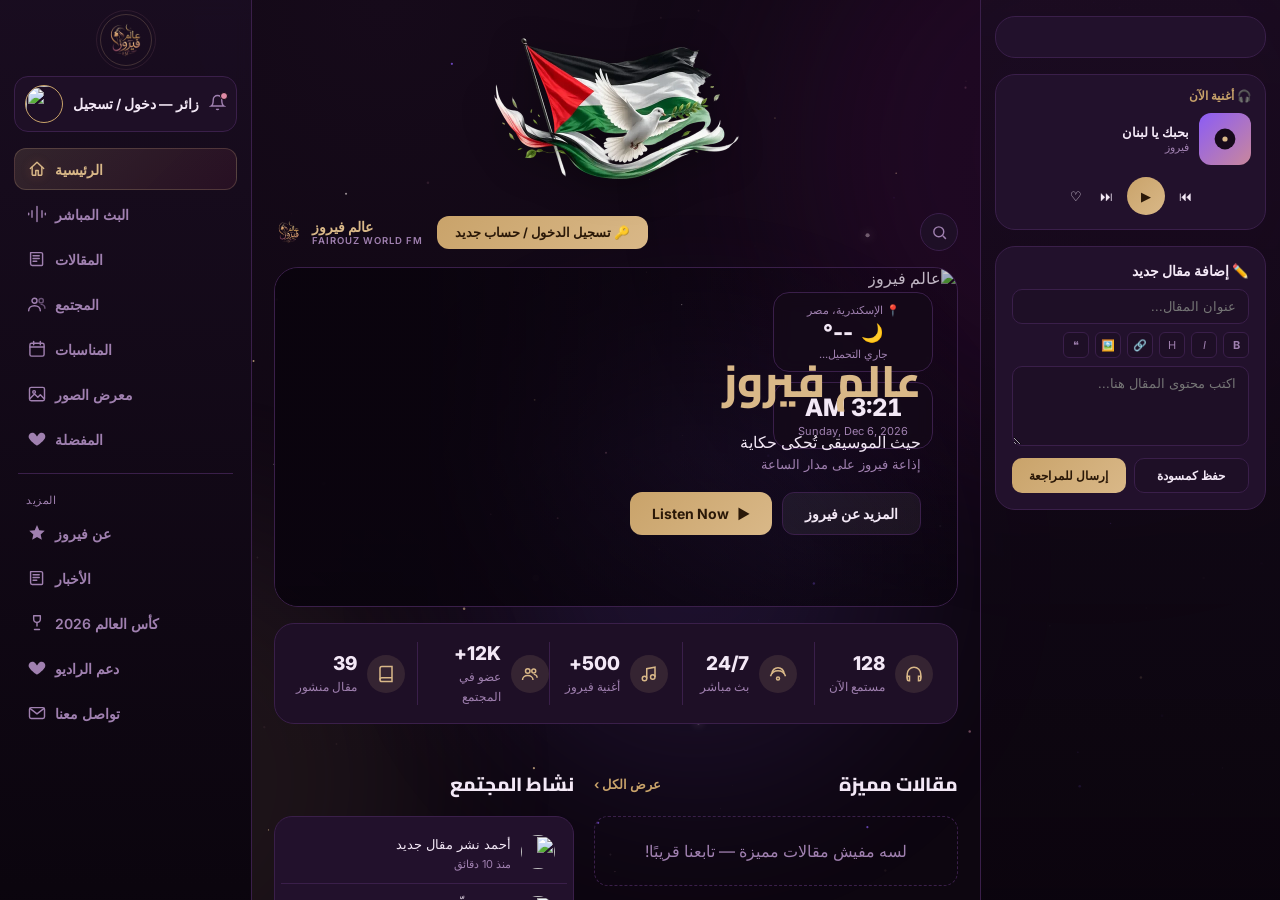
==== commit 3053fbdf: "preview-2026.html" ====
--- a/preview-2026.html
+++ b/preview-2026.html
@@ -3209,7 +3209,11 @@
 .v2-hero{position:relative;border-radius:24px;overflow:hidden;min-height:340px;display:flex;align-items:center;padding:36px;border:1px solid var(--border);}
 .v2-hero-bg{position:absolute;inset:0;z-index:0;}
 .v2-hero-bg svg{width:100%;height:100%;object-fit:cover;}
-.v2-hero-overlay{position:absolute;inset:0;background:linear-gradient(90deg,rgba(10,4,14,.88) 20%,rgba(10,4,14,.25) 70%);z-index:1;}
+.v2-hero-bg img{object-position:38% 32%;}
+.v2-hero-overlay{position:absolute;inset:0;background:
+    linear-gradient(90deg,rgba(10,4,14,.92) 22%,rgba(10,4,14,.55) 55%,rgba(10,4,14,.22) 78%),
+    linear-gradient(0deg,rgba(10,4,14,.55),transparent 45%);
+  z-index:1;}
 .v2-hero-content{position:relative;z-index:2;max-width:480px;}
 .v2-hero-content h1{font-size:44px;font-weight:800;color:var(--gold);margin-bottom:10px;font-family:'Cairo',sans-serif;}
 .v2-hero-content p.v2h-tag{font-size:16px;color:var(--text);margin-bottom:4px;}
@@ -3728,32 +3732,10 @@
 
       <div class="v2-hero">
         <div class="v2-hero-bg">
-          <svg viewBox="0 0 900 400" preserveAspectRatio="xMidYMid slice" xmlns="http://www.w3.org/2000/svg">
-            <defs>
-              <linearGradient id="heroSky" x1="0" y1="0" x2="0" y2="1">
-                <stop offset="0" stop-color="#2a1140"/><stop offset=".55" stop-color="#160a1a"/><stop offset="1" stop-color="#3a1220"/>
-              </linearGradient>
-              <radialGradient id="heroMoonGlow" cx="50%" cy="50%" r="50%">
-                <stop offset="0" stop-color="#f3e4bd" stop-opacity=".9"/><stop offset="1" stop-color="#f3e4bd" stop-opacity="0"/>
-              </radialGradient>
-            </defs>
-            <rect width="900" height="400" fill="url(#heroSky)"/>
-            <g opacity=".8">
-              <circle cx="120" cy="60" r="1.4" fill="#fff"/><circle cx="220" cy="110" r="1" fill="#fff"/>
-              <circle cx="340" cy="50" r="1.6" fill="#fff"/><circle cx="480" cy="90" r="1" fill="#fff"/>
-              <circle cx="60" cy="150" r="1" fill="#fff"/><circle cx="180" cy="40" r="1.2" fill="#fff"/>
-              <circle cx="410" cy="140" r="1.3" fill="#fff"/><circle cx="270" cy="160" r="1" fill="#fff"/>
-            </g>
-            <circle cx="150" cy="90" r="70" fill="url(#heroMoonGlow)"/>
-            <circle cx="150" cy="90" r="34" fill="#f3e4bd"/>
-            <circle cx="164" cy="80" r="30" fill="#160a1a" opacity=".9"/>
-            <path d="M0 300 Q150 240 300 290 T600 280 T900 300 V400 H0 Z" fill="#6e2640" opacity=".55"/>
-            <path d="M0 340 Q200 290 450 330 T900 330 V400 H0 Z" fill="#3a1220"/>
-            <g opacity=".5" stroke="#d9b888" stroke-width="1.4" fill="none">
-              <path d="M600 340 q10 -60 40 -90"/><path d="M660 350 q0 -80 -20 -120"/>
-              <path d="M720 345 q20 -50 -10 -100"/>
-            </g>
-          </svg>
+          <picture>
+            <source srcset="assets/hero-fairouz.webp" type="image/webp">
+            <img src="assets/hero-fairouz.png" alt="عالم فيروز" loading="eager" fetchpriority="high" style="width:100%;height:100%;object-fit:cover;object-position:center;">
+          </picture>
         </div>
         <div class="v2-hero-overlay"></div>
         <div class="v2-hero-widget">
@@ -5038,18 +5020,20 @@
 document.querySelectorAll('#v2ArtTabs button').forEach(b => b.addEventListener('click', ()=>{ document.querySelectorAll('#v2ArtTabs button').forEach(x=>x.classList.remove('active')); b.classList.add('active'); v2RenderArticlesAdmin(); }));
 document.querySelectorAll('#v2ArticlesTabs button').forEach(b => b.addEventListener('click', ()=>{ document.querySelectorAll('#v2ArticlesTabs button').forEach(x=>x.classList.remove('active')); b.classList.add('active'); }));
 
+// ══════════════════════════════════════════════════════════════
+// AUTH — Supabase email/password + Google/Facebook OAuth
+// (declared here, BEFORE the render calls below, because several
+// render functions such as v2ArticleCard() read currentProfile)
+// ══════════════════════════════════════════════════════════════
+let currentUser = null;
+let currentProfile = null;
+
 v2RenderArticles();
 v2RenderFeed();
 v2RenderEvents();
 v2RenderGallery();
 v2RenderFavorites();
 v2RenderSongPicker();
-
-// ══════════════════════════════════════════════════════════════
-// AUTH — Supabase email/password + Google/Facebook OAuth
-// ══════════════════════════════════════════════════════════════
-let currentUser = null;
-let currentProfile = null;
 
 function openAuthModal(){ document.getElementById('authOverlay').classList.add('open'); }
 function closeAuthModal(){
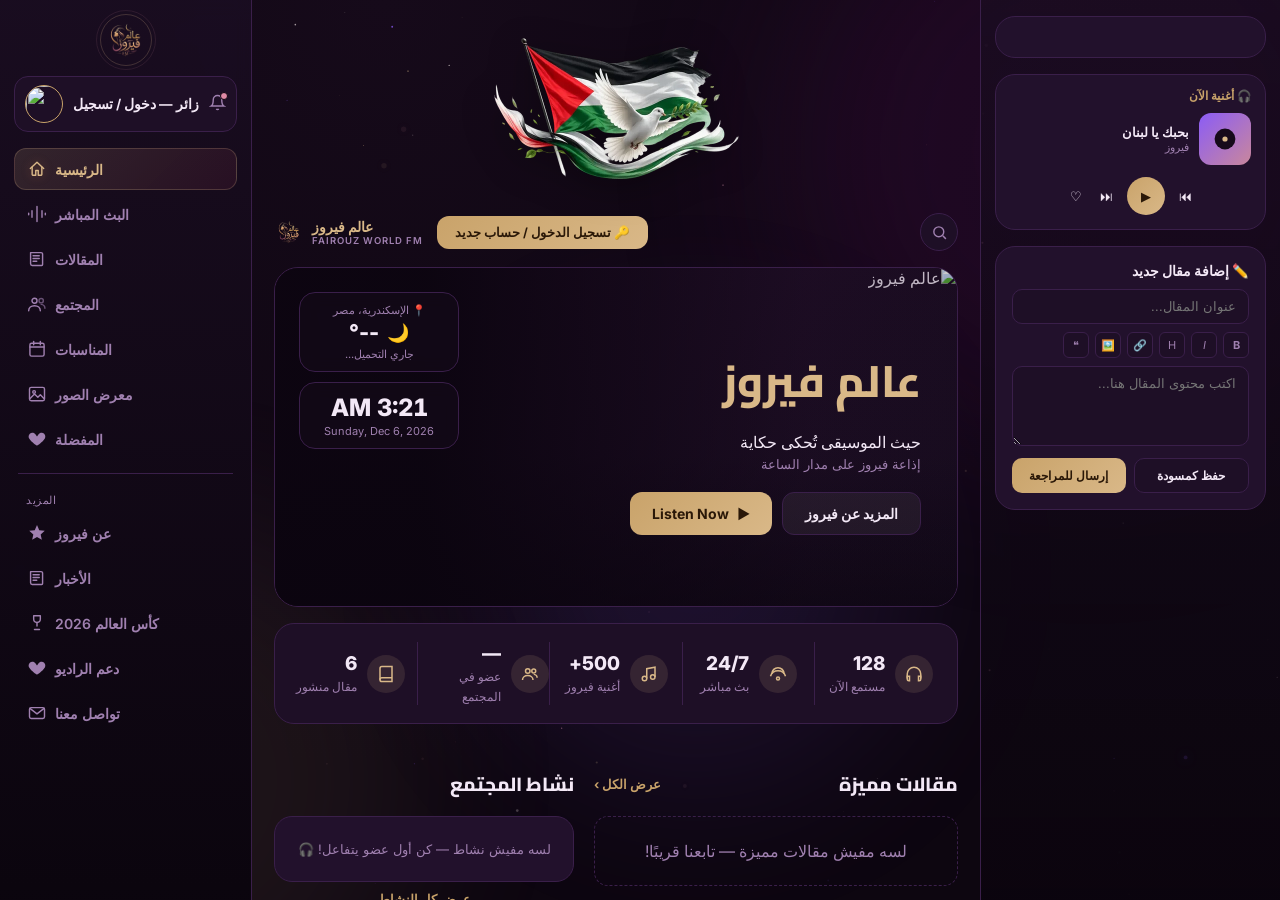
==== commit 26013b3d: "preview-2026.html" ====
--- a/preview-2026.html
+++ b/preview-2026.html
@@ -3172,6 +3172,7 @@
 html.v2 .sidebar-footer{margin-top:10px;flex-shrink:0;padding-top:10px;border-top:1px solid var(--border);}
 html.v2 .sidebar-footer .v2-tools{display:flex;gap:6px;}
 html.v2 .sidebar-footer .v2-tool-btn{flex:1;display:flex;align-items:center;justify-content:center;padding:9px 0;border-radius:10px;background:var(--surface);border:1px solid var(--border);color:var(--muted);cursor:pointer;font-size:14px;transition:color .2s,border-color .2s;}
+html.v2 .sidebar-footer .v2-tool-btn.nav-lang{position:static;transform:none;right:auto;top:auto;width:auto;margin:0;}
 html.v2 .sidebar-footer .v2-tool-btn:hover{color:var(--gold);border-color:var(--gold2);}
 html.v2 .sidebar-decor,html.v2 .sidebar-footer .social-row,html.v2 .sidebar-footer > div:not(.v2-tools){display:none;}
 
@@ -3222,7 +3223,7 @@
 .v2-btn{padding:12px 22px;border-radius:12px;font-size:14px;font-weight:700;cursor:pointer;border:none;font-family:inherit;display:inline-flex;align-items:center;gap:8px;}
 .v2-btn-ghost{background:rgba(255,255,255,.06);color:var(--text);border:1px solid var(--border);}
 .v2-btn-gold{background:linear-gradient(135deg,var(--gold2),var(--gold));color:#2a1808;}
-.v2-hero-widget{position:absolute;top:24px;right:24px;z-index:2;display:flex;flex-direction:column;gap:10px;align-items:flex-end;}
+.v2-hero-widget{position:absolute;top:24px;left:24px;z-index:2;display:flex;flex-direction:column;gap:10px;align-items:flex-start;}
 .v2-weather-chip{background:rgba(20,10,25,.7);backdrop-filter:blur(8px);border:1px solid var(--border);border-radius:16px;padding:10px 16px;text-align:center;min-width:160px;}
 .v2-weather-chip .wc-loc{font-size:11px;color:var(--muted);margin-bottom:2px;}
 .v2-weather-chip .wc-row{display:flex;align-items:center;justify-content:center;gap:8px;}
@@ -3733,8 +3734,7 @@
       <div class="v2-hero">
         <div class="v2-hero-bg">
           <picture>
-            <source srcset="assets/hero-fairouz.webp" type="image/webp">
-            <img src="assets/hero-fairouz.png" alt="عالم فيروز" loading="eager" fetchpriority="high" style="width:100%;height:100%;object-fit:cover;object-position:center;">
+            <img src="assets/hero-fairouz.webp" alt="عالم فيروز" loading="eager" fetchpriority="high" style="width:100%;height:100%;object-fit:cover;object-position:center;" onerror="this.onerror=null;this.closest('.v2-hero-bg').style.background='linear-gradient(135deg,#2a1030,#1a0e22)';">
           </picture>
         </div>
         <div class="v2-hero-overlay"></div>
@@ -3775,7 +3775,7 @@
         </div>
         <div class="stat">
           <span class="si"><svg width="18" height="18" viewBox="0 0 24 24" fill="none" stroke="currentColor" stroke-width="2"><circle cx="9" cy="8" r="3"/><path d="M2 20c0-3.5 3-6 7-6s7 2.5 7 6"/><circle cx="17" cy="8" r="2.6"/><path d="M17 12.5c2.6.3 4.5 2.2 4.5 4.6"/></svg></span>
-          <div><b>12K+</b><span>عضو في المجتمع</span></div>
+          <div><b id="v2StatMembers">—</b><span>عضو في المجتمع</span></div>
         </div>
         <div class="stat">
           <span class="si"><svg width="18" height="18" viewBox="0 0 24 24" fill="none" stroke="currentColor" stroke-width="2"><path d="M4 19.5A2.5 2.5 0 0 1 6.5 17H20"/><path d="M6.5 2H20v20H6.5A2.5 2.5 0 0 1 4 19.5v-15A2.5 2.5 0 0 1 6.5 2z"/></svg></span>
@@ -4277,10 +4277,10 @@
       </div>
 
       <div class="v2-admin-stats">
-        <div class="v2-admin-stat"><span class="as-ic" style="background:rgba(139,92,246,.15);color:#a78bfa;">👥</span><div><b id="admStatUsers">12,543</b><span>المستخدمين</span></div></div>
-        <div class="v2-admin-stat"><span class="as-ic" style="background:rgba(217,184,136,.15);color:var(--gold);">📄</span><div><b id="admStatArticles">1,254</b><span>المقالات</span></div></div>
-        <div class="v2-admin-stat"><span class="as-ic" style="background:rgba(201,135,156,.15);color:var(--rose);">💬</span><div><b id="admStatComments">8,765</b><span>التعليقات</span></div></div>
-        <div class="v2-admin-stat"><span class="as-ic" style="background:rgba(74,222,128,.15);color:#4ade80;">📈</span><div><b id="admStatVisitors">24,890</b><span>الزوار</span></div></div>
+        <div class="v2-admin-stat"><span class="as-ic" style="background:rgba(139,92,246,.15);color:#a78bfa;">👥</span><div><b id="admStatUsers">—</b><span>المستخدمين</span></div></div>
+        <div class="v2-admin-stat"><span class="as-ic" style="background:rgba(217,184,136,.15);color:var(--gold);">📄</span><div><b id="admStatArticles">—</b><span>المقالات</span></div></div>
+        <div class="v2-admin-stat"><span class="as-ic" style="background:rgba(201,135,156,.15);color:var(--rose);">💬</span><div><b id="admStatComments">—</b><span>التعليقات (قريبًا)</span></div></div>
+        <div class="v2-admin-stat"><span class="as-ic" style="background:rgba(74,222,128,.15);color:#4ade80;">📈</span><div><b id="admStatVisitors">—</b><span>الزوار (قريبًا)</span></div></div>
       </div>
 
       <div class="v2-admin-grid">
@@ -4309,7 +4309,7 @@
         </div>
         <div style="overflow-x:auto;">
           <table class="v2-table">
-            <thead><tr><th>المستخدم</th><th>الدولة</th><th>انضم في</th><th>الدور</th><th>الحالة</th><th>الإجراء</th></tr></thead>
+            <thead><tr><th>المستخدم</th><th>الدولة</th><th>انضم في</th><th>الدور</th><th>المستوى</th><th>التوثيق</th><th>الأوسمة</th><th>الحالة</th><th>الإجراء</th></tr></thead>
             <tbody id="v2UsersTableBody"></tbody>
           </table>
         </div>
@@ -4762,25 +4762,46 @@
   }
   const all = document.getElementById('v2AllArticles');
   if (all) all.innerHTML = V2_ARTICLES.map(v2ArticleCard).join('');
-  const c1 = document.getElementById('v2StatArticles'); if (c1) c1.textContent = V2_ARTICLES.length + 33 + '';
-}
-
-const V2_FEED = [
-  {user:'Ahmed', avatar:'https://i.pravatar.cc/60?img=15', text:'نشر مقال جديد', obj:'أحمد نشر مقال جديد', time:'منذ 10 دقائق'},
-  {user:'Mona', avatar:'https://i.pravatar.cc/60?img=5', text:'علّقت على مقال', obj:'Mona علّقت على مقال', time:'منذ 25 دقيقة'},
-  {user:'Karim', avatar:'https://i.pravatar.cc/60?img=12', text:'أعجب بمقال', obj:'Karim أعجب بمقال', time:'منذ ساعة'},
-  {user:'Nourhan', avatar:'https://i.pravatar.cc/60?img=32', text:'تتابعك الآن', obj:'Nourhan أصبحت تتابعك', time:'منذ ساعتين'},
-  {user:'Sara', avatar:'https://i.pravatar.cc/60?img=25', text:'شاركت أغنية في المفضلة', obj:'Sara أضافت أغنية للمفضلة', time:'منذ 3 ساعات'},
-  {user:'Omar', avatar:'https://i.pravatar.cc/60?img=8', text:'انضم إلى المجتمع', obj:'Omar انضم حديثاً إلى عالم فيروز', time:'منذ 5 ساعات'}
-];
+  const c1 = document.getElementById('v2StatArticles'); if (c1) c1.textContent = V2_ARTICLES.length + '';
+}
+
+// Real activity only: locally-composed posts this session, merged with real
+// new-member signups fetched from Supabase. No fake users, no invented events.
+// (Once a `community_posts` table exists, swap the local array below for a
+// real `sb.from('community_posts').select('*')` call.)
+let V2_FEED = [];
+function v2RelTimeAr(dateInput){
+  const d = new Date(dateInput);
+  const diffSec = Math.max(0, Math.round((Date.now() - d.getTime())/1000));
+  if (diffSec < 60) return 'الآن';
+  const mins = Math.round(diffSec/60);
+  if (mins < 60) return `منذ ${mins} دقيقة`;
+  const hrs = Math.round(mins/60);
+  if (hrs < 24) return `منذ ${hrs} ساعة`;
+  const days = Math.round(hrs/24);
+  return `منذ ${days} يوم`;
+}
 function v2FeedItem(f){
   return `<div class="vf-item"><img src="${f.avatar}" alt=""><div><p>${f.obj}</p><small>${f.time}</small></div></div>`;
 }
-function v2RenderFeed(){
+async function v2RenderFeed(){
   const home = document.getElementById('v2HomeFeed');
-  if (home) home.innerHTML = V2_FEED.slice(0,4).map(v2FeedItem).join('');
   const full = document.getElementById('v2CommunityFeed');
-  if (full) full.innerHTML = V2_FEED.map(v2FeedItem).join('');
+  if (!home && !full) return;
+  let signups = [];
+  try {
+    const { data, error } = await sb.from('profiles').select('username,display_name,avatar_url,created_at').order('created_at', {ascending:false}).limit(10);
+    if (!error && data) {
+      signups = data.map(u => {
+        const name = u.display_name || u.username || 'عضو جديد';
+        const avatar = u.avatar_url || `https://api.dicebear.com/7.x/initials/svg?seed=${encodeURIComponent(name)}&backgroundColor=6e2640,8b5cf6`;
+        return { avatar, obj: `${name} انضم/ت حديثًا إلى عالم فيروز`, time: v2RelTimeAr(u.created_at), ts: new Date(u.created_at).getTime() };
+      });
+    }
+  } catch(e){}
+  const merged = [...V2_FEED.map(f => ({...f, ts: f.ts || Date.now()})), ...signups].sort((a,b) => b.ts - a.ts);
+  if (home) home.innerHTML = merged.length ? merged.slice(0,4).map(v2FeedItem).join('') : `<div style="text-align:center;color:var(--muted);padding:18px 10px;font-size:13px;">لسه مفيش نشاط — كن أول عضو يتفاعل! 🎧</div>`;
+  if (full) full.innerHTML = merged.length ? merged.map(v2FeedItem).join('') : `<div style="text-align:center;color:var(--muted);padding:18px 10px;font-size:13px;">لسه مفيش نشاط — كن أول عضو يتفاعل! 🎧</div>`;
 }
 function v2Post(){
   if (!currentUser) { openAuthModal(); return; }
@@ -4788,7 +4809,7 @@
   if (!input || !input.value.trim()) return;
   const name = currentProfile?.display_name || currentProfile?.username || currentUser.email.split('@')[0];
   const avatar = currentProfile?.avatar_url || `https://api.dicebear.com/7.x/initials/svg?seed=${encodeURIComponent(name)}&backgroundColor=6e2640,8b5cf6`;
-  V2_FEED.unshift({user:name, avatar, text:'نشر', obj:name+': '+input.value.trim(), time:'الآن'});
+  V2_FEED.unshift({avatar, obj:name+': '+input.value.trim(), time:'الآن', ts: Date.now()});
   input.value='';
   v2RenderFeed();
   // TODO: Supabase insert into `community_posts`
@@ -4892,9 +4913,9 @@
 async function v2RenderUsers(){
   const body = document.getElementById('v2UsersTableBody');
   if (!body) return;
-  body.innerHTML = '<tr><td colspan="6" style="text-align:center;color:var(--muted);padding:16px;">جاري التحميل...</td></tr>';
+  body.innerHTML = '<tr><td colspan="9" style="text-align:center;color:var(--muted);padding:16px;">جاري التحميل...</td></tr>';
   const { data: users, error } = await sb.from('profiles').select('*').order('created_at', {ascending:false});
-  if (error){ body.innerHTML = `<tr><td colspan="6" style="text-align:center;color:#f87171;padding:16px;">تعذّر تحميل المستخدمين: ${error.message}</td></tr>`; return; }
+  if (error){ body.innerHTML = `<tr><td colspan="9" style="text-align:center;color:#f87171;padding:16px;">تعذّر تحميل المستخدمين: ${error.message}</td></tr>`; return; }
 
   const q = (document.getElementById('v2UserSearch')?.value || '').trim().toLowerCase();
   const activeTab = document.querySelector('#v2UserTabs button.active')?.dataset.utab || 'all';
@@ -4915,12 +4936,21 @@
         ${Object.entries(roleLabels).map(([val,label]) => `<option value="${val}" ${u.role===val?'selected':''}>${label}</option>`).join('')}
       </select>
     </td>
+    <td>
+      <input type="number" min="1" max="99" value="${u.level || 1}" style="width:52px;background:var(--surface);color:var(--text);border:1px solid var(--border);padding:4px 6px;border-radius:8px;font-family:inherit;" onchange="v2ChangeUserLevel('${u.id}', this.value, this)">
+    </td>
+    <td style="text-align:center;">
+      <input type="checkbox" ${u.verified ? 'checked' : ''} title="توثيق الحساب" style="width:17px;height:17px;cursor:pointer;" onchange="v2ToggleUserVerified('${u.id}', this.checked, this)">
+    </td>
+    <td>
+      <input type="text" value="${(Array.isArray(u.badges) ? u.badges : []).join(' ')}" placeholder="🏆 🎖️ ⭐" style="width:90px;background:var(--surface);color:var(--text);border:1px solid var(--border);padding:4px 6px;border-radius:8px;font-family:inherit;font-size:13px;" onchange="v2SetUserBadges('${u.id}', this.value, this)">
+    </td>
     <td><span class="v2-status-dot on"></span>مسجّل</td>
     <td style="display:flex;gap:6px;">
       ${(currentUser && u.id !== currentUser.id) ? `<button type="button" class="v2-act-btn" id="followBtn-${u.id}" onclick="v2ToggleFollow('${u.id}', this)">…</button>` : ''}
       <button type="button" class="v2-act-btn v2-act-reject" title="حذف الحساب (من لوحة Supabase)" onclick="alert('حذف المستخدمين نهائيًا بيتم من لوحة Supabase مباشرة (Authentication → Users) حفاظًا على الأمان.')">🗑</button>
     </td>
-  </tr>`).join('') || '<tr><td colspan="6" style="text-align:center;color:var(--muted);padding:16px;">لا يوجد مستخدمين لسه</td></tr>';
+  </tr>`).join('') || '<tr><td colspan="9" style="text-align:center;color:var(--muted);padding:16px;">لا يوجد مستخدمين لسه</td></tr>';
 
   if (currentUser) {
     const { data: myFollows } = await sb.from('follows').select('following_id').eq('follower_id', currentUser.id);
@@ -4962,16 +4992,45 @@
   // If the admin just changed their OWN role, refresh the whole UI immediately
   if (currentUser && userId === currentUser.id) refreshAuthUI();
 }
-const V2_ARTICLES_ADMIN = [
-  {author:'Mona Saad', title:'ذكريات مع فيروز في الاسكندرية', date:'2026 مايو 17', status:'pending'},
-  {author:'Karim Adel', title:'فيروز والصباح: قصة عشق', date:'2026 مايو 17', status:'pending'},
-  {author:'Nourhan', title:'أجمل حفلات فيروز في لبنان', date:'2026 مايو 16', status:'pub'},
-  {author:'Ahmed Tarek', title:'رحلة إلى عالم فيروز', date:'2026 مايو 15', status:'pub'},
-  {author:'Mona Saad', title:'مسودة غير مكتملة', date:'2026 مايو 14', status:'rej'}
-];
+async function v2ChangeUserLevel(userId, newLevel, inputEl){
+  const lvl = Math.max(1, Math.min(99, parseInt(newLevel, 10) || 1));
+  inputEl.value = lvl; inputEl.disabled = true;
+  const { error } = await sb.from('profiles').update({ level: lvl }).eq('id', userId);
+  inputEl.disabled = false;
+  if (error){ alert('تعذّر تغيير المستوى: ' + error.message + '\n\n(محتاج عمود "level" (int) في جدول profiles على Supabase).'); return; }
+  if (currentUser && userId === currentUser.id) refreshAuthUI();
+}
+async function v2ToggleUserVerified(userId, isVerified, checkboxEl){
+  checkboxEl.disabled = true;
+  const { error } = await sb.from('profiles').update({ verified: isVerified }).eq('id', userId);
+  checkboxEl.disabled = false;
+  if (error){ alert('تعذّر تغيير حالة التوثيق: ' + error.message + '\n\n(محتاج عمود "verified" (boolean) في جدول profiles على Supabase).'); checkboxEl.checked = !isVerified; return; }
+  if (currentUser && userId === currentUser.id) refreshAuthUI();
+}
+async function v2SetUserBadges(userId, rawValue, inputEl){
+  const badges = rawValue.trim().split(/\s+/).filter(Boolean).slice(0, 6);
+  inputEl.disabled = true;
+  const { error } = await sb.from('profiles').update({ badges }).eq('id', userId);
+  inputEl.disabled = false;
+  if (error){ alert('تعذّر حفظ الأوسمة: ' + error.message + '\n\n(محتاج عمود "badges" (jsonb أو array) في جدول profiles على Supabase).'); return; }
+  if (currentUser && userId === currentUser.id) refreshAuthUI();
+}
+// Real submissions queue — empty until members actually submit articles via v2SubmitArticle()
+// (wire this to `sb.from('articles').select('*')` once the articles table exists on Supabase).
+const V2_ARTICLES_ADMIN = [];
+function v2RenderArticleTabCounts(){
+  const counts = {all: V2_ARTICLES_ADMIN.length, pending:0, pub:0, rej:0};
+  V2_ARTICLES_ADMIN.forEach(a => { if (counts[a.status] != null) counts[a.status]++; });
+  const labelText = {all:'الكل', pending:'قيد المراجعة', pub:'المنشورة', rej:'المرفوضة'};
+  document.querySelectorAll('#v2ArtTabs button[data-atab]').forEach(btn => {
+    const key = btn.dataset.atab;
+    btn.textContent = `${labelText[key]} (${counts[key] || 0})`;
+  });
+}
 function v2RenderArticlesAdmin(){
   const body = document.getElementById('v2ArticlesTableBody');
   if (!body) return;
+  v2RenderArticleTabCounts();
   const activeTab = document.querySelector('#v2ArtTabs button.active')?.dataset.atab || 'all';
   const label = {pub:'منشور', pending:'قيد المراجعة', rej:'مرفوض'};
   const rows = V2_ARTICLES_ADMIN.filter(a => activeTab === 'all' || a.status === activeTab);
@@ -4979,7 +5038,7 @@
     <td>${a.author}</td><td>${a.title}</td><td>${a.date}</td>
     <td><span class="v2-art-status ${a.status}">${label[a.status]}</span></td>
     <td>${a.status==='pending' ? '<button type="button" class="v2-act-btn v2-act-approve" title="نشر">✓</button><button type="button" class="v2-act-btn v2-act-reject" title="رفض">✕</button>' : ''}<button type="button" class="v2-act-btn v2-act-edit" title="تعديل">✎</button></td>
-  </tr>`).join('') || '<tr><td colspan="5" style="text-align:center;color:var(--muted);padding:16px;">لا يوجد مقالات</td></tr>';
+  </tr>`).join('') || '<tr><td colspan="5" style="text-align:center;color:var(--muted);padding:16px;">لا يوجد مقالات لسه</td></tr>';
 }
 function v2DrawLineChart(){
   const svg = document.getElementById('v2LineChart');
@@ -5010,11 +5069,29 @@
   svg.innerHTML = circles;
   if (legend) legend.innerHTML = data.map(d => `<span><i style="background:${d.c};"></i>${d.l} — ${d.v}%</span>`).join('');
 }
+async function v2LoadRealMemberCount(){
+  const el = document.getElementById('v2StatMembers');
+  if (!el) return;
+  const { count, error } = await sb.from('profiles').select('*', { count: 'exact', head: true });
+  el.textContent = error ? '—' : (count ?? 0).toLocaleString('ar-EG');
+}
+async function v2LoadAdminStats(){
+  const usersEl = document.getElementById('admStatUsers');
+  const articlesEl = document.getElementById('admStatArticles');
+  if (usersEl){
+    const { count, error } = await sb.from('profiles').select('*', { count: 'exact', head: true });
+    usersEl.textContent = error ? '—' : (count ?? 0).toLocaleString('ar-EG');
+  }
+  // Real articles table isn't wired up yet — until it is, this reflects the actual
+  // in-app article list (V2_ARTICLES) rather than a made-up number.
+  if (articlesEl) articlesEl.textContent = V2_ARTICLES.length.toLocaleString('ar-EG');
+}
 function v2InitAdmin(){
   v2RenderUsers();
   v2RenderArticlesAdmin();
   v2DrawLineChart();
   v2DrawPieChart();
+  v2LoadAdminStats();
 }
 document.querySelectorAll('#v2UserTabs button').forEach(b => b.addEventListener('click', ()=>{ document.querySelectorAll('#v2UserTabs button').forEach(x=>x.classList.remove('active')); b.classList.add('active'); v2RenderUsers(); }));
 document.querySelectorAll('#v2ArtTabs button').forEach(b => b.addEventListener('click', ()=>{ document.querySelectorAll('#v2ArtTabs button').forEach(x=>x.classList.remove('active')); b.classList.add('active'); v2RenderArticlesAdmin(); }));
@@ -5030,6 +5107,7 @@
 
 v2RenderArticles();
 v2RenderFeed();
+v2LoadRealMemberCount();
 v2RenderEvents();
 v2RenderGallery();
 v2RenderFavorites();
@@ -5140,12 +5218,16 @@
   if (genderLabel && !hidden.includes('gender')) chips.push(`<span class="v2-role-chip">${p.gender==='male'?'♂️':(p.gender==='female'?'♀️':'')} ${genderLabel}</span>`);
   if (age != null && !hidden.includes('age')) chips.push(`<span class="v2-role-chip">🎂 ${age} سنة</span>`);
   const chipsRow = chips.length ? `<div style="display:flex;flex-wrap:wrap;gap:6px;justify-content:center;margin-top:8px;">${chips.join('')}</div>` : '';
+  const isVerified = isAdmin || p?.verified === true;
+  const badges = Array.isArray(p?.badges) ? p.badges : [];
+  const badgesRow = badges.length ? `<div class="vpc-badges">${badges.map(b=>`<span title="وسام">${b}</span>`).join('')}</div>` : '';
   return `
     <img class="vpc-avatar" src="${avatar}" alt="${name}">
-    <h3>${displayName} ${isAdmin ? '<svg width="15" height="15" viewBox="0 0 24 24" fill="#3b9eff"><path d="M12 2 9.5 4.5 6 4l-.5 3.5L2 9l2 3-2 3 3.5 1.5L6 20l3.5-.5L12 22l2.5-2.5 3.5.5.5-3.5L22 15l-2-3 2-3-3.5-1.5L18 4l-3.5.5z"/><path d="m8.5 12 2.3 2.3L16 9" stroke="#fff" stroke-width="2" fill="none" stroke-linecap="round" stroke-linejoin="round"/></svg>' : ''}</h3>
+    <h3>${displayName} ${isVerified ? '<svg width="15" height="15" viewBox="0 0 24 24" fill="#3b9eff"><path d="M12 2 9.5 4.5 6 4l-.5 3.5L2 9l2 3-2 3 3.5 1.5L6 20l3.5-.5L12 22l2.5-2.5 3.5.5.5-3.5L22 15l-2-3 2-3-3.5-1.5L18 4l-3.5.5z"/><path d="m8.5 12 2.3 2.3L16 9" stroke="#fff" stroke-width="2" fill="none" stroke-linecap="round" stroke-linejoin="round"/></svg>' : ''}</h3>
     <div style="font-size:11px;color:var(--muted);">@${name}</div>
     <div class="vpc-role">${roleLabel}</div>
     ${p?.role === 'founder' ? '<div class="vpc-founder-chip">👑 مؤسس الموقع</div>' : ''}
+    ${badgesRow}
     ${bio}
     ${chipsRow}
     <div class="vpc-level">
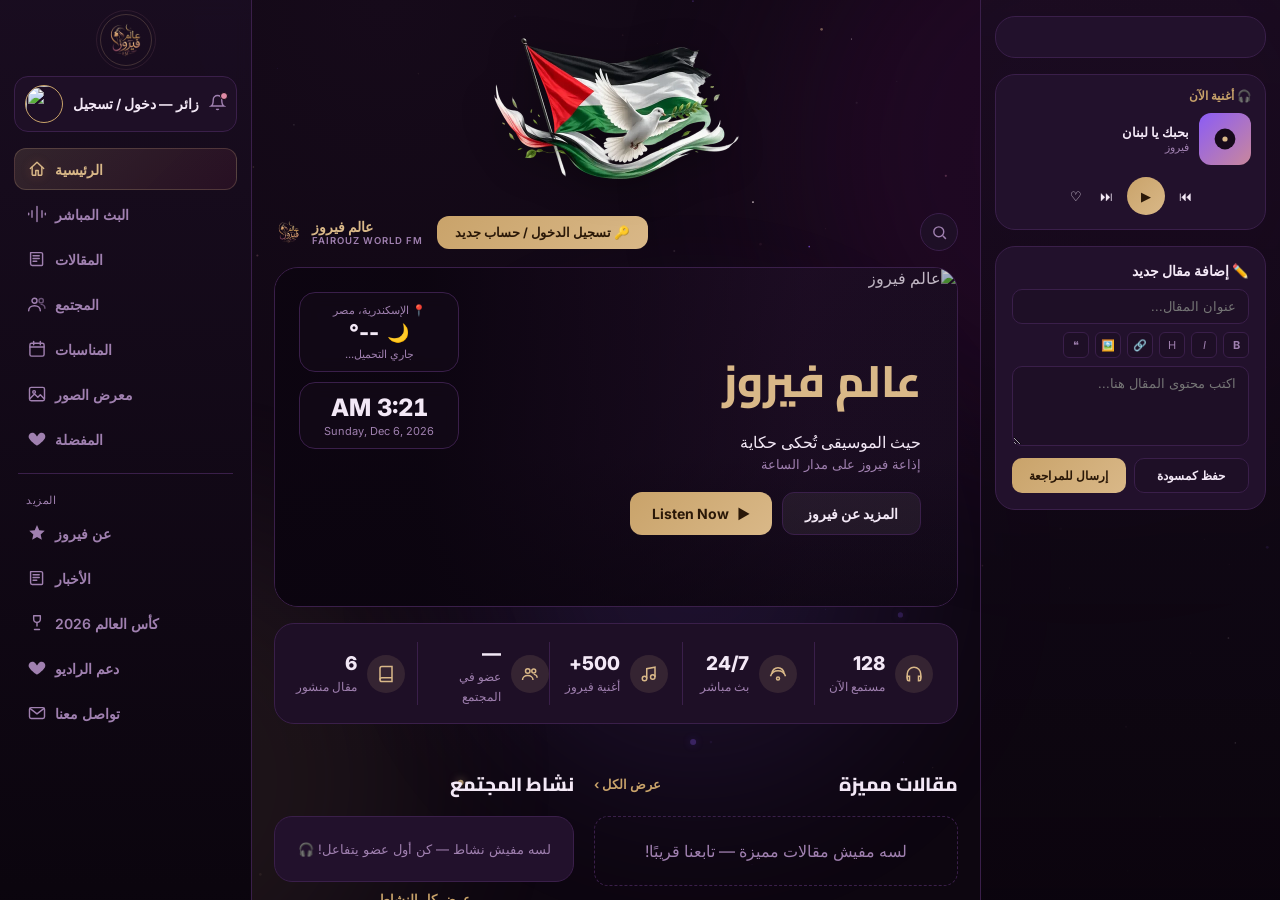
==== commit 454a6202: "preview-2026.html" ====
--- a/preview-2026.html
+++ b/preview-2026.html
@@ -4927,28 +4927,29 @@
     return true;
   });
   const roleLabels = {founder:'👑 Founder', admin:'🛡️ مشرف', writer:'✍️ كاتب', member:'🎧 عضو'};
+  const isFounderViewing = currentProfile?.role === 'founder';
   body.innerHTML = rows.map(u => `<tr>
     <td><div class="u-cell"><img src="${u.avatar_url || 'https://api.dicebear.com/7.x/initials/svg?seed='+encodeURIComponent(u.username||'?')+'&backgroundColor=6e2640,8b5cf6'}" alt="">${u.username || '(بدون اسم)'}</div></td>
     <td>${u.country || '—'}</td>
     <td>${u.created_at ? new Date(u.created_at).toLocaleDateString('ar-EG') : '—'}</td>
     <td>
-      <select class="v2-role-chip" style="background:var(--surface);color:var(--text);border:1px solid var(--border);padding:4px 6px;border-radius:8px;" onchange="v2ChangeUserRole('${u.id}', this.value, this)">
+      ${isFounderViewing ? `<select class="v2-role-chip" style="background:var(--surface);color:var(--text);border:1px solid var(--border);padding:4px 6px;border-radius:8px;" onchange="v2ChangeUserRole('${u.id}', this.value, this)">
         ${Object.entries(roleLabels).map(([val,label]) => `<option value="${val}" ${u.role===val?'selected':''}>${label}</option>`).join('')}
-      </select>
+      </select>` : `<span class="v2-role-chip">${roleLabels[u.role] || u.role || '—'}</span>`}
     </td>
     <td>
-      <input type="number" min="1" max="99" value="${u.level || 1}" style="width:52px;background:var(--surface);color:var(--text);border:1px solid var(--border);padding:4px 6px;border-radius:8px;font-family:inherit;" onchange="v2ChangeUserLevel('${u.id}', this.value, this)">
+      ${isFounderViewing ? `<input type="number" min="1" max="99" value="${u.level || 1}" style="width:52px;background:var(--surface);color:var(--text);border:1px solid var(--border);padding:4px 6px;border-radius:8px;font-family:inherit;" onchange="v2ChangeUserLevel('${u.id}', this.value, this)">` : `Lv. ${u.level || 1}`}
     </td>
     <td style="text-align:center;">
-      <input type="checkbox" ${u.verified ? 'checked' : ''} title="توثيق الحساب" style="width:17px;height:17px;cursor:pointer;" onchange="v2ToggleUserVerified('${u.id}', this.checked, this)">
+      ${isFounderViewing ? `<input type="checkbox" ${u.verified ? 'checked' : ''} title="توثيق الحساب" style="width:17px;height:17px;cursor:pointer;" onchange="v2ToggleUserVerified('${u.id}', this.checked, this)">` : (u.verified ? '✔️' : '—')}
     </td>
     <td>
-      <input type="text" value="${(Array.isArray(u.badges) ? u.badges : []).join(' ')}" placeholder="🏆 🎖️ ⭐" style="width:90px;background:var(--surface);color:var(--text);border:1px solid var(--border);padding:4px 6px;border-radius:8px;font-family:inherit;font-size:13px;" onchange="v2SetUserBadges('${u.id}', this.value, this)">
+      ${isFounderViewing ? `<input type="text" value="${(Array.isArray(u.badges) ? u.badges : []).join(' ')}" placeholder="🏆 🎖️ ⭐" style="width:90px;background:var(--surface);color:var(--text);border:1px solid var(--border);padding:4px 6px;border-radius:8px;font-family:inherit;font-size:13px;" onchange="v2SetUserBadges('${u.id}', this.value, this)">` : `${(Array.isArray(u.badges) ? u.badges : []).join(' ') || '—'}`}
     </td>
     <td><span class="v2-status-dot on"></span>مسجّل</td>
     <td style="display:flex;gap:6px;">
       ${(currentUser && u.id !== currentUser.id) ? `<button type="button" class="v2-act-btn" id="followBtn-${u.id}" onclick="v2ToggleFollow('${u.id}', this)">…</button>` : ''}
-      <button type="button" class="v2-act-btn v2-act-reject" title="حذف الحساب (من لوحة Supabase)" onclick="alert('حذف المستخدمين نهائيًا بيتم من لوحة Supabase مباشرة (Authentication → Users) حفاظًا على الأمان.')">🗑</button>
+      ${isFounderViewing ? `<button type="button" class="v2-act-btn v2-act-reject" title="حذف الحساب (من لوحة Supabase)" onclick="alert('حذف المستخدمين نهائيًا بيتم من لوحة Supabase مباشرة (Authentication → Users) حفاظًا على الأمان.')">🗑</button>` : ''}
     </td>
   </tr>`).join('') || '<tr><td colspan="9" style="text-align:center;color:var(--muted);padding:16px;">لا يوجد مستخدمين لسه</td></tr>';
 
@@ -4981,6 +4982,7 @@
   btnEl.disabled = false;
 }
 async function v2ChangeUserRole(userId, newRole, selectEl){
+  if (currentProfile?.role !== 'founder'){ alert('تغيير الأدوار متاح للمؤسس فقط حاليًا.'); v2RenderUsers(); return; }
   selectEl.disabled = true;
   const { error } = await sb.from('profiles').update({ role: newRole }).eq('id', userId);
   selectEl.disabled = false;
@@ -4993,6 +4995,7 @@
   if (currentUser && userId === currentUser.id) refreshAuthUI();
 }
 async function v2ChangeUserLevel(userId, newLevel, inputEl){
+  if (currentProfile?.role !== 'founder'){ alert('تعديل المستوى متاح للمؤسس فقط حاليًا.'); v2RenderUsers(); return; }
   const lvl = Math.max(1, Math.min(99, parseInt(newLevel, 10) || 1));
   inputEl.value = lvl; inputEl.disabled = true;
   const { error } = await sb.from('profiles').update({ level: lvl }).eq('id', userId);
@@ -5001,6 +5004,7 @@
   if (currentUser && userId === currentUser.id) refreshAuthUI();
 }
 async function v2ToggleUserVerified(userId, isVerified, checkboxEl){
+  if (currentProfile?.role !== 'founder'){ alert('توثيق الحسابات متاح للمؤسس فقط حاليًا.'); checkboxEl.checked = !isVerified; return; }
   checkboxEl.disabled = true;
   const { error } = await sb.from('profiles').update({ verified: isVerified }).eq('id', userId);
   checkboxEl.disabled = false;
@@ -5008,6 +5012,7 @@
   if (currentUser && userId === currentUser.id) refreshAuthUI();
 }
 async function v2SetUserBadges(userId, rawValue, inputEl){
+  if (currentProfile?.role !== 'founder'){ alert('إضافة الأوسمة متاحة للمؤسس فقط حاليًا.'); v2RenderUsers(); return; }
   const badges = rawValue.trim().split(/\s+/).filter(Boolean).slice(0, 6);
   inputEl.disabled = true;
   const { error } = await sb.from('profiles').update({ badges }).eq('id', userId);
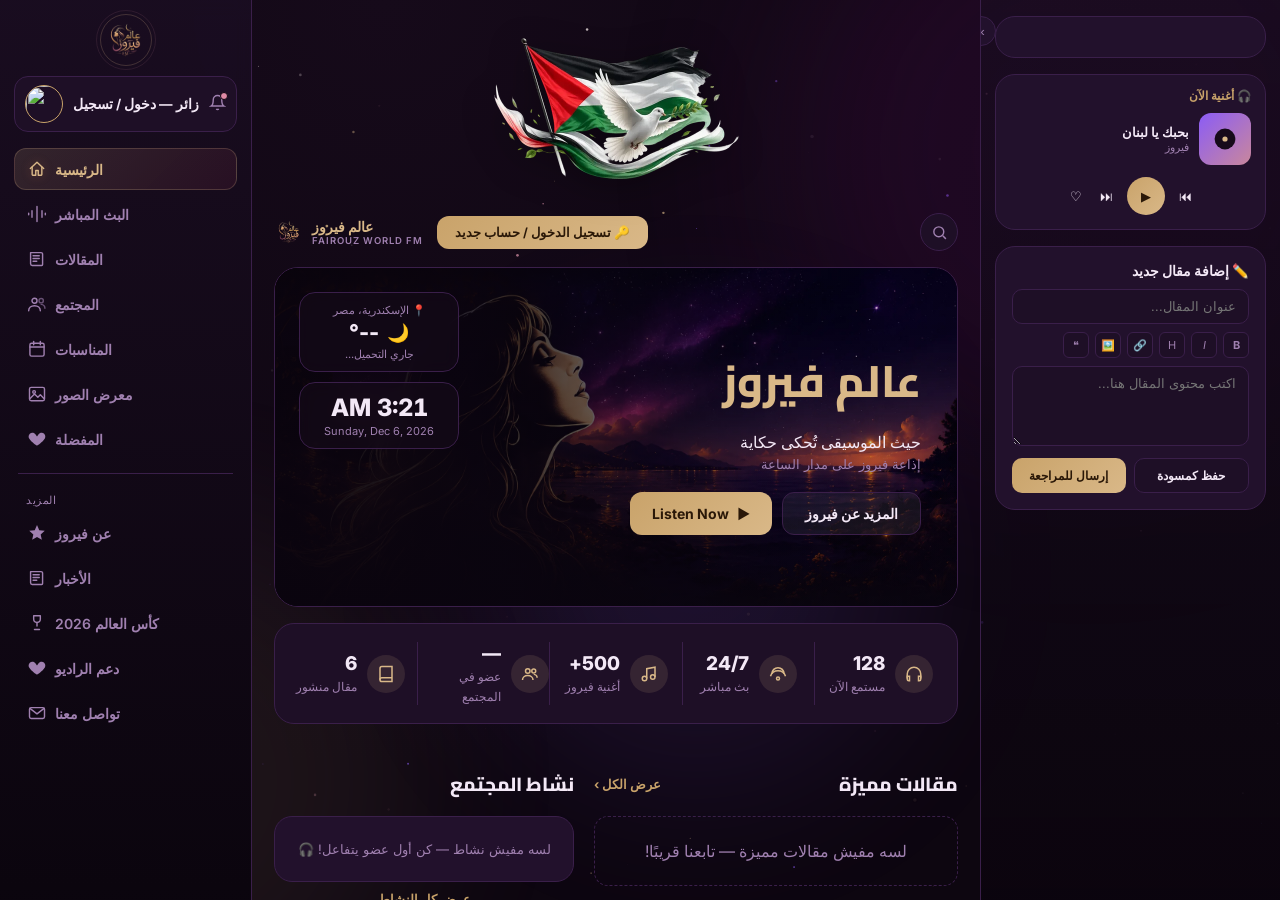
==== commit 9112bcf9: "preview-2026.html" ====
--- a/preview-2026.html
+++ b/preview-2026.html
@@ -3185,7 +3185,20 @@
   border-left:1px solid var(--border);
   background:linear-gradient(180deg,rgba(26,13,33,.7),rgba(11,5,14,.85));
   padding:16px 14px 30px;
-}
+  position:relative;
+  transition:width .25s ease, padding .25s ease;
+}
+.v2-rail-toggle{
+  position:absolute; top:16px; left:-15px; z-index:5;
+  width:30px; height:30px; border-radius:50%;
+  background:var(--card); border:1px solid var(--border); color:var(--muted);
+  display:flex; align-items:center; justify-content:center; cursor:pointer;
+  font-size:13px; transition:color .2s,border-color .2s;
+}
+.v2-rail-toggle:hover{color:var(--gold); border-color:var(--gold2);}
+html.v2.right-collapsed .app{grid-template-columns:252px minmax(0,1fr) 0px;}
+html.v2.right-collapsed .right-side{padding:16px 0; overflow:visible;}
+html.v2.right-collapsed .right-side > *:not(.v2-rail-toggle){display:none;}
 
 /* Topbar (search + quick icons + profile pill) */
 .v2-topbar{display:flex;align-items:center;gap:14px;margin-bottom:16px;}
@@ -4363,6 +4376,8 @@
   <!-- Right rail: profile card + now playing + quick add-article -->
   <aside class="right-side" dir="rtl">
 
+    <button type="button" class="v2-rail-toggle" id="railToggleBtn" title="إخفاء/إظهار اللوحة الجانبية" onclick="v2ToggleRightRail()">»</button>
+
     <div class="v2-profile-card" id="v2ProfileCard"></div>
 
     <div class="v2-nowplay">
@@ -4938,7 +4953,7 @@
       </select>` : `<span class="v2-role-chip">${roleLabels[u.role] || u.role || '—'}</span>`}
     </td>
     <td>
-      ${isFounderViewing ? `<input type="number" min="1" max="99" value="${u.level || 1}" style="width:52px;background:var(--surface);color:var(--text);border:1px solid var(--border);padding:4px 6px;border-radius:8px;font-family:inherit;" onchange="v2ChangeUserLevel('${u.id}', this.value, this)">` : `Lv. ${u.level || 1}`}
+      ${isFounderViewing ? `<input type="number" min="1" max="500" value="${u.level || 1}" style="width:52px;background:var(--surface);color:var(--text);border:1px solid var(--border);padding:4px 6px;border-radius:8px;font-family:inherit;" onchange="v2ChangeUserLevel('${u.id}', this.value, this)">` : `Lv. ${u.level || 1}`}
     </td>
     <td style="text-align:center;">
       ${isFounderViewing ? `<input type="checkbox" ${u.verified ? 'checked' : ''} title="توثيق الحساب" style="width:17px;height:17px;cursor:pointer;" onchange="v2ToggleUserVerified('${u.id}', this.checked, this)">` : (u.verified ? '✔️' : '—')}
@@ -4996,9 +5011,12 @@
 }
 async function v2ChangeUserLevel(userId, newLevel, inputEl){
   if (currentProfile?.role !== 'founder'){ alert('تعديل المستوى متاح للمؤسس فقط حاليًا.'); v2RenderUsers(); return; }
-  const lvl = Math.max(1, Math.min(99, parseInt(newLevel, 10) || 1));
+  const lvl = Math.max(1, Math.min(500, parseInt(newLevel, 10) || 1));
   inputEl.value = lvl; inputEl.disabled = true;
-  const { error } = await sb.from('profiles').update({ level: lvl }).eq('id', userId);
+  // No organic XP-earning system exists yet, so a manually-granted level should
+  // show as a full bar rather than 0% (which happened before because xp stayed
+  // at its old value while the required xp — level*100 — jumped up).
+  const { error } = await sb.from('profiles').update({ level: lvl, xp: lvl * 100 }).eq('id', userId);
   inputEl.disabled = false;
   if (error){ alert('تعذّر تغيير المستوى: ' + error.message + '\n\n(محتاج عمود "level" (int) في جدول profiles على Supabase).'); return; }
   if (currentUser && userId === currentUser.id) refreshAuthUI();
@@ -5109,6 +5127,21 @@
 // ══════════════════════════════════════════════════════════════
 let currentUser = null;
 let currentProfile = null;
+
+// Right-rail collapse toggle — available to every visitor, remembered per-browser.
+function v2ToggleRightRail(){
+  const collapsed = document.documentElement.classList.toggle('right-collapsed');
+  const btn = document.getElementById('railToggleBtn');
+  if (btn) btn.textContent = collapsed ? '«' : '»';
+  try { localStorage.setItem('fw_right_collapsed', collapsed ? '1' : '0'); } catch(e){}
+}
+(function v2InitRightRail(){
+  let collapsed = false;
+  try { collapsed = localStorage.getItem('fw_right_collapsed') === '1'; } catch(e){}
+  if (collapsed) document.documentElement.classList.add('right-collapsed');
+  const btn = document.getElementById('railToggleBtn');
+  if (btn) btn.textContent = collapsed ? '«' : '»';
+})();
 
 v2RenderArticles();
 v2RenderFeed();
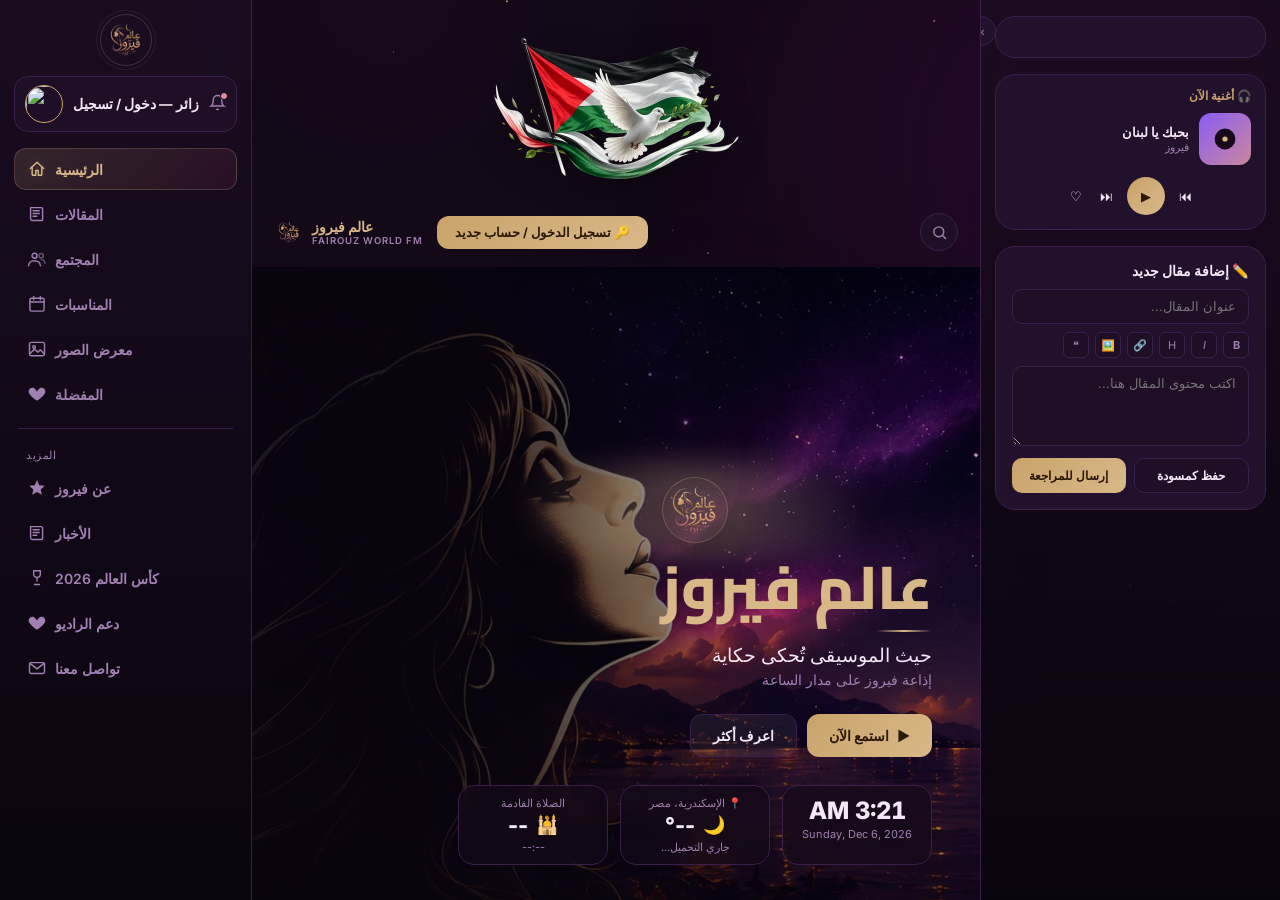
==== commit 6aa17f96: "preview-2026.html" ====
--- a/preview-2026.html
+++ b/preview-2026.html
@@ -31,3413 +31,13 @@
 <link rel="preconnect" href="https://fonts.googleapis.com">
 <link rel="preconnect" href="https://fonts.gstatic.com" crossorigin>
 <link href="https://fonts.googleapis.com/css2?family=Cinzel:wght@400;600;700;900&family=Cairo:wght@400;600;700;800;900&family=Inter:wght@400;500;600;700&family=Dancing+Script:wght@600;700&family=Aref+Ruqaa:wght@400;700&display=swap" rel="stylesheet">
-<style>
-@font-face {
-  font-family: 'DayArabic';
-  src: url('assets/fonts/DayArabic.ttf') format('truetype');
-  font-weight: normal;
-  font-style: normal;
-  font-display: swap;
-}
-
-:root {
-  --bg:#0d0610; --bg2:#160a1a; --surface:#1e0f26; --card:#22112c;
-  --border:#3a1f4a; --gold:#d9b888; --gold2:#c9a36a; --rose:#c9879c;
-  --maroon:#6e2640; --purple:#8b5cf6; --purple2:#6d28d9; --pink:#e08aa6;
-  --text:#f3e8f6; --muted:#a080b0;
-  --glow-g:rgba(217,184,136,.35); --glow-p:rgba(139,92,246,.3);
-  --sun-c:#ffb648; --moon-c:#c9a3e8; --cloud-c:#8d84a6; --cloud-c2:#b5add0;
-  --rain-c:#7ec3f2; --snow-c:#f4f7ff; --storm-c:#f4e04d; --fog-c:#a29cb8;
-  --sea-c:#3fb9d6; --sea-c2:#7fd8e6; --sand-c:#e8c98a;
-  --winter-sun-c:#dce8f7; --winter-moon-c:#a9c6ea;
-  --snowhill-c:#eaf3ff; --snowhill-c2:#cfe0f2; --snowcap:#f6faff;
-  --pine-c:#4a7a63; --pine-c2:#3a6350;
-}
-*{box-sizing:border-box;margin:0;padding:0;}
-html,body{min-height:100%;}
-body{
-  font-family:'Inter',sans-serif;
-  background:radial-gradient(ellipse at 30% 0%,var(--bg2),var(--bg) 60%);
-  color:var(--text); min-height:100vh; overflow-x:hidden; position:relative;
-  transition:background 2.2s ease, color 1.6s ease;
-}
-body, body *{transition:background-color 1.6s ease, border-color 1.6s ease, color 1.4s ease;}
-/* Skip the (costly, DOM-wide) color transitions during the very first paint burst,
-   they only matter for later runtime theme changes (day/night, occasions, etc.) */
-html.boot body, html.boot body *{transition:none !important;}
-
-@media (prefers-reduced-motion: reduce){
-  .aurora, .loader-aurora, .loader-sparkles span, .loader-halo, .loader-ring-dash, .loader-logo-wrap::before, .loader-logo-wrap::after{
-    animation:none !important;
-  }
-}
-@media (max-width:768px){
-  .aurora{--blur:55px;}
-  .loader-aurora{filter:blur(60px);}
-}
-body.lang-ar{font-family:'Cairo',sans-serif;}
-#starCanvas{position:fixed;inset:0;z-index:0;pointer-events:none;transition:opacity 2.2s ease;}
-.aurora{position:fixed;border-radius:50%;--blur:90px;--op:.22;filter:blur(calc(var(--blur) + var(--bass,0) * 14px));opacity:calc(min(var(--op) * 1.9, var(--op) + var(--bass,0) * .16));z-index:0;pointer-events:none;animation:drift 16s ease-in-out infinite alternate;transition:opacity 2.2s ease, filter 2.2s ease;}
-.aurora.audio-live{transition:opacity .25s ease-out, filter .25s ease-out;}
-@keyframes drift{0%{transform:translate(0,0) scale(calc(1 + var(--bass,0)*.22));}100%{transform:translate(30px,-25px) scale(calc(1.08 + var(--bass,0)*.22));}}
-.aurora-1{width:620px;height:620px;background:#5b1060;top:-160px;right:-120px;}
-.aurora-2{width:520px;height:520px;background:var(--gold);bottom:-140px;left:-100px;animation-delay:4s;--op:.08;}
-.aurora-3{width:420px;height:420px;background:var(--purple);top:40%;left:38%;animation-delay:8s;--op:.12;}
-
-/* ══════════════════════════════════════════════════════════════
-   Site Loader / Splash Screen — shown once on initial page load
-   ══════════════════════════════════════════════════════════════ */
-.site-loader{
-  position:fixed; inset:0; z-index:99999;
-  display:flex; align-items:center; justify-content:center;
-  background:#0a0510; overflow:hidden;
-  opacity:1; visibility:visible;
-  transition:opacity .9s ease, visibility .9s ease;
-}
-.site-loader.hide{opacity:0; visibility:hidden; pointer-events:none;}
-.loader-bg{
-  position:absolute; inset:0;
-  background:
-    radial-gradient(ellipse 60% 45% at 50% 40%, rgba(139,92,246,.18), transparent 60%),
-    radial-gradient(ellipse 55% 40% at 50% 65%, rgba(217,184,136,.12), transparent 60%),
-    radial-gradient(ellipse at 30% 0%, var(--bg2), var(--bg) 65%);
-}
-.loader-aurora{position:absolute; border-radius:50%; filter:blur(100px); animation:drift 14s ease-in-out infinite alternate;}
-.loader-aurora.a1{width:420px; height:420px; background:var(--purple); top:-110px; left:-90px; opacity:.22;}
-.loader-aurora.a2{width:380px; height:380px; background:var(--gold); bottom:-110px; right:-90px; opacity:.12; animation-delay:3s;}
-
-/* Ascending sparkle motes */
-.loader-sparkles{position:absolute; inset:0; pointer-events:none;}
-.loader-sparkles span{
-  position:absolute; bottom:-4%; width:5px; height:5px; border-radius:50%;
-  background:var(--gold); box-shadow:0 0 8px 1px rgba(217,184,136,.8);
-  opacity:0; animation:loaderSparkUp 5.5s ease-in infinite;
-}
-.loader-sparkles span:nth-child(1){left:8%;  animation-delay:.1s;  background:var(--gold);}
-.loader-sparkles span:nth-child(2){left:18%; animation-delay:1.3s; background:var(--rose); width:4px;height:4px;}
-.loader-sparkles span:nth-child(3){left:27%; animation-delay:.6s;}
-.loader-sparkles span:nth-child(4){left:38%; animation-delay:2.4s; background:var(--purple); width:4px;height:4px;}
-.loader-sparkles span:nth-child(5){left:50%; animation-delay:1.7s;}
-.loader-sparkles span:nth-child(6){left:63%; animation-delay:.9s;  background:var(--rose);}
-.loader-sparkles span:nth-child(7){left:74%; animation-delay:2.9s; background:var(--purple); width:4px;height:4px;}
-.loader-sparkles span:nth-child(8){left:84%; animation-delay:1.9s;}
-.loader-sparkles span:nth-child(9){left:93%; animation-delay:.4s;  background:var(--rose); width:4px;height:4px;}
-@keyframes loaderSparkUp{
-  0%{transform:translateY(0) scale(.4); opacity:0;}
-  12%{opacity:.9;}
-  70%{opacity:.5;}
-  100%{transform:translateY(-92vh) scale(1); opacity:0;}
-}
-
-.loader-content{position:relative; z-index:2; display:flex; flex-direction:column; align-items:center; justify-content:center; text-align:center; padding:24px; transition:transform .9s ease, filter .9s ease;}
-.site-loader.hide .loader-content{transform:scale(1.08); filter:blur(8px);}
-
-.loader-logo-wrap{position:relative; width:168px; height:168px; display:flex; align-items:center; justify-content:center;}
-.loader-halo{
-  position:absolute; inset:-30px; border-radius:50%;
-  background:conic-gradient(from 0deg, transparent 0%, rgba(217,184,136,.6) 10%, transparent 26%, transparent 74%, rgba(139,92,246,.45) 90%, transparent 100%);
-  filter:blur(16px); opacity:.9; animation:loaderSpin 5s linear infinite;
-}
-.loader-ring-dash{position:absolute; inset:-14px; border-radius:50%; border:1.5px dashed rgba(217,184,136,.32); animation:loaderSpinRev 9s linear infinite;}
-@keyframes loaderSpin{to{transform:rotate(360deg);}}
-@keyframes loaderSpinRev{to{transform:rotate(-360deg);}}
-.loader-logo-wrap::before, .loader-logo-wrap::after{
-  content:''; position:absolute; inset:0; border-radius:50%;
-  border:1px solid rgba(217,184,136,.4); animation:loaderPing 2.6s ease-out infinite;
-}
-.loader-logo-wrap::after{animation-delay:1.3s;}
-@keyframes loaderPing{0%{transform:scale(.72); opacity:.85;} 100%{transform:scale(1.4); opacity:0;}}
-.loader-logo-img{
-  position:relative; z-index:2; width:148px; height:148px; object-fit:contain; border-radius:50%;
-  opacity:0; transform:scale(.7) rotate(-8deg);
-  animation:loaderLogoIn 1s cubic-bezier(.2,.8,.2,1) .15s forwards, loaderBreathe 3.4s ease-in-out 1.15s infinite;
-}
-@keyframes loaderLogoIn{0%{opacity:0; transform:scale(.7) rotate(-8deg);} 60%{opacity:1; transform:scale(1.06) rotate(2deg);} 100%{opacity:1; transform:scale(1) rotate(0deg);}}
-@keyframes loaderBreathe{0%,100%{filter:drop-shadow(0 0 20px rgba(217,184,136,.5));} 50%{filter:drop-shadow(0 0 34px rgba(217,184,136,.85));}}
-
-.loader-title{
-  position:relative; margin-top:22px; display:flex; justify-content:center;
-  font-family:'Cinzel',serif; font-size:clamp(19px,4.2vw,30px); font-weight:700;
-  letter-spacing:.16em; text-transform:uppercase; color:var(--gold);
-  filter:drop-shadow(0 0 14px rgba(217,184,136,.35));
-}
-.loader-title::after{
-  content:''; position:absolute; top:0; left:-40%; width:26%; height:100%;
-  background:linear-gradient(100deg,transparent,rgba(255,255,255,.6),transparent);
-  transform:skewX(-20deg); mix-blend-mode:overlay; pointer-events:none;
-  animation:loaderTitleShine 2.8s ease-in-out 1.7s infinite;
-}
-@keyframes loaderTitleShine{0%{left:-40%;} 55%{left:120%;} 100%{left:120%;}}
-.lt-letter{display:inline-block; opacity:0; transform:translateY(14px); animation:ltIn .5s cubic-bezier(.2,.8,.2,1) forwards; animation-delay:calc(.12s + var(--i) * .032s);}
-.lt-fm{font-weight:900; color:var(--gold2);}
-.lt-space{display:inline-block; width:.5em;}
-@keyframes ltIn{to{opacity:1; transform:translateY(0);}}
-
-.loader-subtitle{
-  margin-top:10px; font-family:'Dancing Script',cursive; font-weight:600;
-  font-size:clamp(15px,2.6vw,19px); color:var(--rose); letter-spacing:.02em;
-  opacity:0; animation:loaderFadeUp .6s ease .7s forwards;
-}
-@keyframes loaderFadeUp{0%{opacity:0; transform:translateY(8px);} 100%{opacity:1; transform:translateY(0);}}
-
-.loader-progress{
-  margin-top:26px; display:flex; flex-direction:column; align-items:center; gap:9px;
-  opacity:0; animation:loaderFadeUp .6s ease .85s forwards;
-}
-.loader-progress-track{
-  width:180px; height:4px; border-radius:10px; background:rgba(255,255,255,.08);
-  overflow:hidden; border:1px solid var(--border);
-}
-.loader-progress-fill{
-  position:relative; display:block; height:100%; width:0%; border-radius:10px;
-  background:linear-gradient(90deg,var(--maroon),var(--purple2),var(--gold));
-  transition:width .25s ease-out;
-}
-.loader-progress-fill::after{
-  content:''; position:absolute; inset:0;
-  background:linear-gradient(100deg,transparent,rgba(255,255,255,.55),transparent);
-  transform:translateX(-100%); animation:loaderBarShine 1.4s ease-in-out infinite;
-}
-.loader-progress-fill::before{
-  content:''; position:absolute; top:50%; right:0; width:8px; height:8px; border-radius:50%;
-  background:var(--gold); transform:translate(50%,-50%);
-  box-shadow:0 0 8px 2px rgba(217,184,136,.85), 0 0 16px 4px rgba(217,184,136,.4);
-  animation:loaderDotPulse 1.1s ease-in-out infinite;
-}
-@keyframes loaderDotPulse{0%,100%{opacity:.7; transform:translate(50%,-50%) scale(.85);} 50%{opacity:1; transform:translate(50%,-50%) scale(1.25);}}
-@keyframes loaderBarShine{100%{transform:translateX(220%);}}
-.loader-percent{
-  font-size:15px; font-weight:700; letter-spacing:.05em;
-  font-variant-numeric:tabular-nums;
-  background:linear-gradient(90deg,var(--gold2),var(--gold),var(--rose));
-  -webkit-background-clip:text; background-clip:text; color:transparent;
-  filter:drop-shadow(0 0 6px rgba(217,184,136,.45));
-  animation:loaderPercentGlow 1.8s ease-in-out infinite;
-}
-@keyframes loaderPercentGlow{
-  0%,100%{filter:drop-shadow(0 0 6px rgba(217,184,136,.35));}
-  50%{filter:drop-shadow(0 0 12px rgba(217,184,136,.7));}
-}
-
-@media(max-width:480px){
-  .loader-logo-wrap{width:132px; height:132px;}
-  .loader-logo-img{width:116px; height:116px;}
-  .loader-progress-track{width:150px;}
-}
-
-/* ── Ambient floating notes — subtle, calm, fills empty space behind UI ── */
-.float-notes-layer{
-  position:fixed;inset:0;z-index:0;
-  pointer-events:none;overflow:hidden;
-}
-.float-note{
-  position:absolute;
-  bottom:-10%;
-  font-size:20.5px;
-  color:var(--gold);
-  opacity:0;
-  will-change:transform,opacity;
-  animation-name:floatNoteUp;
-  animation-timing-function:ease-in-out;
-  animation-iteration-count:infinite;
-  filter:drop-shadow(0 0 6px var(--glow-g));
-  transition:color .8s ease;
-}
-@keyframes floatNoteUp{
-  0%{transform:translate(0,0) rotate(0deg);opacity:0;}
-  8%{opacity:.32;}
-  50%{transform:translate(var(--drift,18px),-55vh) rotate(8deg);opacity:.22;}
-  92%{opacity:.12;}
-  100%{transform:translate(calc(var(--drift,18px)*2),-115vh) rotate(-6deg);opacity:0;}
-}
-/* prefers-reduced-motion override removed per request — animations always run */
-
-
-
-/* ── App Layout ── */
-.app{position:relative;z-index:1;display:flex;flex-direction:column;min-height:100vh;}
-
-/* ── Sidebar (now a horizontal top navbar) ── */
-.sidebar{
-  width:100%;flex-shrink:0;
-  background:linear-gradient(180deg,rgba(30,15,38,.92),rgba(13,6,16,.92));
-  border-right:none;
-  border-bottom:1px solid var(--border);
-  padding:10px 24px;
-  display:flex;flex-direction:row;flex-wrap:wrap;
-  align-items:center;justify-content:flex-start;
-  gap:18px;
-  backdrop-filter:blur(8px);
-}
-body.lang-ar .sidebar{border-right:none;border-left:none;border-bottom:1px solid var(--border);}
-
-/* Sidebar logo */
-.sidebar-logo-area{
-  display:flex;flex-direction:row;align-items:center;
-  margin-bottom:0;flex-shrink:0;
-}
-.sidebar-logo-img{
-  width:52px;height:52px;object-fit:contain;
-  animation:sideFloat 6s ease-in-out infinite;
-  position:relative;z-index:2;
-}
-@keyframes sideFloat{
-  0%  {transform:translateY(0) scale(1) rotate(0deg);   filter:drop-shadow(0 0 8px rgba(217,184,136,.4)) drop-shadow(0 0 20px rgba(139,92,246,.15));}
-  20% {transform:translateY(-4px) scale(1.02) rotate(.5deg); filter:drop-shadow(0 0 14px rgba(217,184,136,.65)) drop-shadow(0 0 30px rgba(201,135,156,.25));}
-  40% {transform:translateY(-6px) scale(1.03) rotate(-.3deg);filter:drop-shadow(0 0 18px rgba(217,184,136,.8)) drop-shadow(0 0 40px rgba(217,184,136,.3));}
-  60% {transform:translateY(-3px) scale(1.02) rotate(.4deg); filter:drop-shadow(0 0 22px rgba(201,135,156,.7)) drop-shadow(0 0 35px rgba(139,92,246,.2));}
-  80% {transform:translateY(-5px) scale(1.01) rotate(-.2deg);filter:drop-shadow(0 0 14px rgba(217,184,136,.55)) drop-shadow(0 0 25px rgba(217,184,136,.2));}
-  100%{transform:translateY(0) scale(1) rotate(0deg);   filter:drop-shadow(0 0 8px rgba(217,184,136,.4)) drop-shadow(0 0 20px rgba(139,92,246,.15));}
-}
-
-/* Sidebar logo pulse ring */
-.sidebar-logo-area{position:relative;}
-.sidebar-logo-area::before{
-  content:'';position:absolute;
-  width:58px;height:58px;
-  border-radius:50%;
-  border:1.5px solid rgba(217,184,136,.22);
-  top:50%;left:50%;transform:translate(-50%,-50%);
-  animation:sideRing1 4s ease-in-out infinite;
-  pointer-events:none;z-index:1;
-}
-.sidebar-logo-area::after{
-  content:'';position:absolute;
-  width:66px;height:66px;
-  border-radius:50%;
-  border:1px solid rgba(201,135,156,.12);
-  top:50%;left:50%;transform:translate(-50%,-50%);
-  animation:sideRing2 4s 1s ease-in-out infinite;
-  pointer-events:none;z-index:1;
-}
-@keyframes sideRing1{
-  0%,100%{opacity:0;transform:translate(-50%,-50%) scale(.9);}
-  40%{opacity:.7;transform:translate(-50%,-50%) scale(1);}
-  70%{opacity:.3;transform:translate(-50%,-50%) scale(1.08);}
-}
-@keyframes sideRing2{
-  0%,100%{opacity:0;transform:translate(-50%,-50%) scale(.9);}
-  40%{opacity:.5;transform:translate(-50%,-50%) scale(1);}
-  70%{opacity:.15;transform:translate(-50%,-50%) scale(1.1);}
-}
-
-/* Nav */
-.nav{display:flex;flex-direction:row;flex-wrap:wrap;justify-content:center;gap:6px;flex:1;min-width:0;position:relative;}
-.nav-item{
-  display:flex;align-items:center;gap:8px;
-  padding:9px 13px;border-radius:12px;
-  color:var(--muted);font-size:14.5px;font-weight:600;
-  cursor:pointer;transition:background .2s,color .2s;
-  border:1px solid transparent;background:none;
-  width:auto;text-align:center;font-family:inherit;
-  white-space:nowrap;
-}
-body.lang-ar .nav-item{text-align:center;font-family:'Cairo',sans-serif;}
-
-/* The old sidebar's vertical filler/decor and footer don't belong in a
-   horizontal top navbar — the same footer content is still shown at the
-   bottom of the page, so we simply hide these here. */
-.sidebar-decor,.sidebar-footer{display:none;}
-.nav-item:hover{background:rgba(217,184,136,.08);color:var(--text);}
-.nav-item.active{background:linear-gradient(135deg,rgba(217,184,136,.15),rgba(110,38,64,.2));color:var(--gold);border-color:rgba(217,184,136,.22);}
-.nav-item .ic{font-size:19.5px;}
-.nav-item .ic svg{width:20px;height:20px;display:block;stroke:currentColor;fill:none;stroke-width:1.7;stroke-linecap:round;stroke-linejoin:round;transition:stroke .2s ease,filter .3s ease;}
-.nav-item .ic svg .ic-fill{fill:currentColor;stroke:none;}
-.nav-item:hover .ic svg{filter:drop-shadow(0 0 3px var(--glow-g));}
-.nav-item.active .ic svg{filter:drop-shadow(0 0 5px var(--glow-g));}
-
-/* Lang toggle */
-.lang-toggle{
-  display:flex;
-  align-items:center;
-  gap:8px;
-  padding:10px 14px;
-  border-radius:12px;
-  cursor:pointer;
-  border:1px solid var(--border);
-  background:rgba(217,184,136,.06);
-  color:var(--muted);
-  font-size:15px;
-  font-weight:600;
-  width:100%;
-  text-align:start;
-  font-family:inherit;
-  transition:background .2s,color .2s,border-color .2s;
-  margin-bottom:10px;
-}
-
-.lang-toggle:hover{
-  background:rgba(217,184,136,.12);
-  color:var(--text);
-  border-color:var(--gold2);
-}
-
-.nav-lang{
-  width:auto;
-  margin:0;
-  flex-shrink:0;
-  padding:8px 12px;
-  position:absolute;
-  right:0;
-  top:50%;
-  transform:translateY(-50%);
-}
-
-body.lang-ar .lang-toggle{
-  text-align:right;
-  font-family:'Cairo',sans-serif;
-}
-
-.lang-flag{
-  display:flex;
-  align-items:center;
-  justify-content:center;
-  width:20px;
-  height:15px;
-  flex-shrink:0;
-}
-
-.lang-flag img{
-  width:100%;
-  height:100%;
-  display:block;
-  object-fit:cover;
-  border-radius:2px;
-}
-
-.lang-name{
-  display:flex;
-  align-items:center;
-  line-height:1;
-}
-
-.sidebar-footer{
-  margin-top:auto;
-  font-size:12.5px;
-  color:var(--muted);
-  text-align:center;
-  opacity:.85;
-  line-height:1.6;
-}
-.mobile-footer{
-  display:block;
-  font-size:12.5px;
-  color:var(--muted);
-  text-align:center;
-  opacity:.85;
-  line-height:1.6;
-  margin-top:26px;
-}
-
-.sidebar-decor{
-  flex:1;
-  position:relative;
-  overflow:hidden;
-  min-height:40px;
-  pointer-events:none;
-}
-.sidebar-decor .float-note{position:absolute;}
-
-.social-row{
-  display:flex;
-  align-items:center;
-  justify-content:center;
-  gap:10px;
-  margin-top:12px;
-}
-
-.social-ic{
-  position:relative;
-  display:flex;
-  align-items:center;
-  justify-content:center;
-  width:34px;
-  height:34px;
-  border-radius:50%;
-  background:var(--card);
-  border:1.5px solid var(--border);
-  color:var(--muted);
-  isolation:isolate;
-  transition:transform .45s cubic-bezier(.34,1.6,.64,1),color .3s ease,border-color .3s ease,box-shadow .3s ease;
-}
-.social-ic::before{
-  content:'';
-  position:absolute;inset:-2px;
-  border-radius:50%;
-  background:var(--brand-grad, var(--brand, var(--gold2)));
-  opacity:0;
-  transition:opacity .35s ease;
-  z-index:-1;
-}
-.social-ic::after{
-  content:'';
-  position:absolute;inset:0;
-  border-radius:50%;
-  pointer-events:none;
-  animation:socialPulse 3s ease-in-out infinite;
-}
-.social-ic:nth-of-type(1)::after{animation-delay:0s;}
-.social-ic:nth-of-type(2)::after{animation-delay:.5s;}
-.social-ic:nth-of-type(3)::after{animation-delay:1s;}
-@keyframes socialPulse{
-  0%,100%{box-shadow:0 0 0 0 var(--brand, var(--gold2));opacity:.3;}
-  50%{box-shadow:0 0 9px 1px var(--brand, var(--gold2));opacity:.75;}
-}
-
-.social-ic svg{
-  position:relative;
-  z-index:1;
-  width:15px;
-  height:15px;
-  transition:transform .35s cubic-bezier(.34,1.6,.64,1);
-}
-
-.social-ic:hover{
-  color:#fff;
-  border-color:transparent;
-  transform:translateY(-4px) scale(1.14) rotate(-10deg);
-  box-shadow:0 12px 24px -8px var(--brand, var(--glow-g));
-}
-.social-ic:hover::before{opacity:1;}
-.social-ic:hover svg{transform:scale(1.12) rotate(10deg);}
-.social-ic:active{transform:translateY(-1px) scale(.96) rotate(0deg);}
-
-/* prefers-reduced-motion override removed per request — animations always run */
-/* ── Main Content ── */
-.content{flex:1;padding:26px 34px 50px;min-width:0;}
-
-/* Topbar */
-.topbar{display:flex;justify-content:flex-end;align-items:center;gap:12px;margin-bottom:22px;}
-.theme-toggle{width:auto;margin-bottom:0;}
-.clock-card{
-  background:var(--surface);border:1px solid var(--border);border-radius:18px;
-  padding:14px 22px;text-align:center;min-width:170px;
-  margin-inline-start:auto;
-}
-.clock-card .cc-label{font-size:12.5px;color:var(--muted);display:flex;align-items:center;justify-content:center;gap:5px;margin-bottom:4px;}
-.clock-card .cc-time{font-size:27.5px;font-weight:800;color:var(--gold);letter-spacing:.5px;font-family:'Cinzel',serif;}
-.clock-card .cc-time span{font-size:15px;color:var(--muted);margin-inline-start:3px;}
-.clock-card .cc-date{font-size:12.5px;color:var(--muted);margin-top:3px;}
-
-/* ── Live listeners indicator (sits inside the clock card, on every page) ── */
-.cc-listeners{
-  margin-top:9px;padding-top:8px;border-top:1px dashed var(--border);
-  display:flex;align-items:center;justify-content:center;gap:6px;
-  font-size:11.5px;color:var(--muted);white-space:nowrap;
-}
-.cc-listeners-dot{
-  position:relative;width:7px;height:7px;border-radius:50%;flex-shrink:0;
-  background:#4ee08a;box-shadow:0 0 6px 1px rgba(78,224,138,.75);
-}
-.cc-listeners-dot::before{
-  content:'';position:absolute;inset:-4px;border-radius:50%;
-  border:1px solid rgba(78,224,138,.55);
-  animation:ccListenersPing 2s ease-out infinite;
-}
-@keyframes ccListenersPing{0%{transform:scale(.6);opacity:.9;}100%{transform:scale(2.1);opacity:0;}}
-.cc-listeners-eq{display:inline-flex;align-items:flex-end;gap:2px;height:11px;flex-shrink:0;}
-.cc-listeners-eq i{
-  display:block;width:2.4px;border-radius:2px;background:linear-gradient(180deg,var(--gold),var(--rose));
-  animation:ccListenersEq 1s ease-in-out infinite;
-}
-.cc-listeners-eq i:nth-child(1){animation-delay:-.6s;}
-.cc-listeners-eq i:nth-child(2){animation-delay:-.2s;}
-.cc-listeners-eq i:nth-child(3){animation-delay:-.9s;}
-@keyframes ccListenersEq{0%,100%{height:3px;}50%{height:11px;}}
-.cc-listeners-count{
-  font-weight:800;color:var(--gold);font-variant-numeric:tabular-nums;letter-spacing:.02em;
-  transition:color .3s ease;
-}
-.cc-listeners-label{font-size:10.5px;}
-
-/* ── Hero ── */
-.hero{
-  display:flex;
-  align-items:center;
-  justify-content:center;
-  background:linear-gradient(180deg,rgba(139,92,246,.05),rgba(217,184,136,.03) 60%,transparent);
-  border:1px solid rgba(217,184,136,.14);
-  border-radius:28px;
-  padding:52px 32px 44px;
-  margin-bottom:16px;
-  position:relative;
-  overflow:hidden;
-  min-height:0;
-}
-.hero-glow{
-  position:absolute;top:-40%;left:50%;transform:translateX(-50%);
-  width:420px;height:420px;border-radius:50%;
-  background:radial-gradient(circle,rgba(139,92,246,.22),rgba(217,184,136,.08) 45%,transparent 72%);
-  filter:blur(10px);pointer-events:none;z-index:1;
-}
-.hero-text{flex:1;width:100%;position:relative;z-index:2;display:flex;flex-direction:column;align-items:center;text-align:center;}
-
-.hero-mark{position:relative;margin-bottom:16px;display:flex;align-items:center;justify-content:center;}
-.hero-mark::before{
-  content:'';position:absolute;inset:-16px;border-radius:50%;
-  background:radial-gradient(circle,rgba(217,184,136,.35),transparent 70%);
-  filter:blur(14px);z-index:0;
-}
-.hero-logo{position:relative;z-index:1;width:88px;height:88px;object-fit:contain;border-radius:50%;box-shadow:0 0 0 1px rgba(217,184,136,.3),0 10px 30px -8px rgba(0,0,0,.5);}
-
-/* ── Time-of-day Greeting Badge — now a real focal point ── */
-.greet-badge{
-  display:inline-flex;align-items:center;gap:10px;
-  padding:9px 22px 9px 18px;
-  border-radius:999px;
-  margin-bottom:22px;
-  background:linear-gradient(135deg,rgba(255,255,255,.09),rgba(255,255,255,.02));
-  border:1px solid rgba(217,184,136,.28);
-  backdrop-filter:blur(14px);-webkit-backdrop-filter:blur(14px);
-  box-shadow:0 8px 26px -8px rgba(0,0,0,.45);
-  opacity:0;
-  animation:greetIn .8s .1s cubic-bezier(.2,.8,.2,1) both, greetFloat 4.5s 1s ease-in-out infinite;
-}
-@keyframes greetIn{
-  0%{opacity:0;transform:translateY(-8px);}
-  100%{opacity:1;transform:translateY(0);}
-}
-@keyframes greetFloat{0%,100%{transform:translateY(0);}50%{transform:translateY(-4px);}}
-.greet-icon{width:28px;height:28px;flex:none;display:flex;align-items:center;justify-content:center;filter:drop-shadow(0 0 5px currentColor);}
-.greet-icon svg{width:100%;height:100%;overflow:visible;}
-.greet-text{
-  font-weight:800;font-size:16.5px;letter-spacing:.3px;white-space:nowrap;
-  color:var(--text);
-}
-body.lang-ar .greet-text{font-family:'Cairo',sans-serif;}
-.greet-badge.gt-morning{border-color:rgba(255,182,72,.4);}
-.greet-badge.gt-morning .greet-text{color:var(--sun-c);}
-.greet-badge.gt-morning .greet-icon{color:var(--sun-c);}
-.greet-badge.gt-afternoon{border-color:rgba(255,182,72,.4);}
-.greet-badge.gt-afternoon .greet-text{color:var(--sun-c);}
-.greet-badge.gt-afternoon .greet-icon{color:var(--sun-c);}
-.greet-badge.gt-evening{border-color:rgba(224,138,166,.42);}
-.greet-badge.gt-evening .greet-text{color:var(--rose);}
-.greet-badge.gt-evening .greet-icon{color:var(--rose);}
-.greet-badge.gt-night{border-color:rgba(139,92,246,.4);}
-.greet-badge.gt-night .greet-text{color:var(--moon-c);}
-.greet-badge.gt-night .greet-icon{color:var(--moon-c);}
-
-.hero-text h1{
-  font-family:'Cinzel',serif;font-size:48px;font-weight:800;
-  background:linear-gradient(135deg,var(--gold),var(--rose) 55%,var(--gold2));
-  -webkit-background-clip:text;background-clip:text;color:transparent;
-  letter-spacing:1px;
-  margin-bottom:16px;line-height:1.12;
-}
-body.lang-ar .hero-text h1{font-family:'Cairo',sans-serif;letter-spacing:0;}
-.hero-divider{display:block;width:56px;height:2px;margin-bottom:16px;border-radius:2px;background:linear-gradient(90deg,transparent,var(--gold),transparent);}
-.hero-text .tagline{font-size:18px;font-weight:400;color:var(--text);opacity:.88;margin-bottom:10px;max-width:520px;}
-.hero-text .tagline-sub{font-size:12.5px;font-weight:600;letter-spacing:2px;text-transform:uppercase;color:var(--muted);margin-bottom:4px;}
-body.lang-ar .hero-text .tagline-sub{letter-spacing:.4px;}
-.btn-start{
-  display:inline-flex;align-items:center;gap:10px;
-  background:linear-gradient(135deg,var(--gold2),var(--gold));
-  color:#1a0820;font-weight:800;font-size:17px;
-  padding:13px 28px;border-radius:99px;border:none;cursor:pointer;
-  box-shadow:0 10px 26px -6px var(--glow-g);
-  transition:transform .2s,box-shadow .2s;font-family:inherit;
-}
-body.lang-ar .btn-start{font-family:'Cairo',sans-serif;}
-.btn-start:hover{transform:translateY(-2px) scale(1.02);}
-.btn-start .dot{width:9px;height:9px;border-radius:50%;background:#e8425f;box-shadow:0 0 8px #e8425f;animation:pulseDot 1.4s infinite;}
-@keyframes pulseDot{0%,100%{opacity:1;}50%{opacity:.3;}}
-
-/* ── Topbar Palestine Icon (shown on all pages) ── */
-.topbar-palestine{
-  display:flex;
-  align-items:center;
-  justify-content:center;
-  position:relative;
-  width:min(260px, 34vw);
-  flex-shrink:0;
-  margin:6px auto 18px;
-}
-/* Glow halo removed per request — element kept empty/inert in case JS still
-   references it; the flag's own wave animation is untouched below. */
-.topbar-palestine-glow{display:none;}
-.topbar-palestine-shadowwrap{
-  width:100%;
-  filter:drop-shadow(0 8px 18px rgba(0,0,0,.32));
-  /* perspective lives on the static wrapper so every browser establishes
-     the same 3D containing block for the child's rotateY below */
-  perspective:420px;
-}
-.topbar-palestine-img{
-  width:100%;height:auto;display:block;
-  animation:tpWave 4.8s ease-in-out infinite !important;
-  animation-play-state:running !important;
-  transform-origin:22% 45%;
-  transform-style:preserve-3d;
-  backface-visibility:hidden;
-  will-change:transform;
-}
-/* Gentle rotateY "ripple" (the same trick used for the World Cup champion
-   flag) layered with a light float — reads as cloth fluttering in the wind
-   rather than the whole icon just bobbing up and down.
-   NOTE: transform no longer bundles perspective() per-keyframe — some
-   WebKit/older-Chromium builds silently freeze an element on the first
-   frame when a 3D transform and a filter animate/composite together on
-   the very same node. Splitting them (filter on the wrapper, transform on
-   the child) sidesteps that compositing bug. */
-@keyframes tpWave{
-  0%,100%{ transform:rotateY(0deg) rotateZ(0deg) translateY(0); }
-  25%    { transform:rotateY(-5deg) rotateZ(-.6deg) translateY(-3px); }
-  50%    { transform:rotateY(4deg)  rotateZ(.5deg)  translateY(-6px); }
-  75%    { transform:rotateY(-3deg) rotateZ(-.4deg) translateY(-2px); }
-}
-@keyframes tpGlowPulse{
-  0%,100%{ opacity:.28; transform:scale(1); }
-  50%    { opacity:.5;  transform:scale(1.05); }
-}
-@media(max-width:700px){
-  .topbar-palestine{width:min(150px, 38vw);}
-}
-
-/* ── Athan Banner ── */
-.athan-banner{
-  display:none;align-items:center;justify-content:center;
-  flex-direction:column;gap:8px;
-  background:linear-gradient(135deg,rgba(80,20,100,.5),rgba(217,184,136,.12));
-  border:1px solid var(--gold2);border-radius:18px;
-  padding:18px 20px;margin-bottom:24px;
-  font-size:17px;font-weight:700;color:var(--gold);
-  animation:athanGlow 2.5s ease-in-out infinite;
-}
-.athan-banner .athan-title{font-size:20.5px;font-weight:800;}
-.athan-banner .athan-countdown{font-size:15px;color:var(--muted);}
-@keyframes athanGlow{0%,100%{box-shadow:0 0 0 0 rgba(217,184,136,.2);}50%{box-shadow:0 0 22px 6px rgba(217,184,136,.12);}}
-
-/* ── Player Bar ── */
-.player-bar{
-    background:var(--surface);
-    border:1px solid var(--border);
-    border-radius:22px;
-    padding:18px 22px;
-    margin-bottom:16px;
-
-    display:flex;
-    align-items:center;
-    justify-content:space-between;
-
-    gap:20px;
-    flex-wrap:wrap;
-
-    transition:
-      border-color .4s ease,
-      box-shadow .4s ease,
-      transform .4s ease;
-}
-
-.player-center{
-    flex:1;
-    display:flex;
-    justify-content:center;
-    align-items:center;
-    gap:28px;
-}
-
-.np-mini{
-    display:flex;
-    align-items:center;
-    gap:14px;
-    min-width:260px;
-}
-.np-art{
-  width:54px;height:54px;border-radius:14px;
-  background:linear-gradient(135deg,var(--maroon),var(--purple));
-  display:flex;align-items:center;justify-content:center;font-size:27.5px;
-  flex-shrink:0;animation:artPulse 2.6s ease-in-out infinite;
-}
-@keyframes artPulse{0%,100%{box-shadow:0 0 0 0 var(--glow-p);}50%{box-shadow:0 0 0 8px transparent;}}
-.np-label{font-size:12.5px;color:var(--rose);display:flex;align-items:center;gap:5px;margin-bottom:3px;font-weight:700;}
-.np-label .dot{width:7px;height:7px;border-radius:50%;background:#e8425f;box-shadow:0 0 6px #e8425f;animation:pulseDot 1.4s infinite;}
-.np-title{font-size:23px;font-weight:800;color:var(--text);}
-.np-sub{font-size:12.5px;color:var(--muted);margin-top:2px;}
-.np-ai{display:none;align-items:center;gap:6px;margin-top:5px;}
-.np-ai .ai-badge{
-  font-size:10.5px;font-weight:800;letter-spacing:.3px;
-  padding:2px 7px;border-radius:20px;color:#1a0f22;
-  background:linear-gradient(135deg,var(--gold),var(--purple));
-  flex-shrink:0;
-}
-.np-ai .np-ai-text{
-    font-size:20.5px;
-    font-weight:800;
-    color:var(--gold);
-    line-height:1.4;
-}
-.controls{
-    display:flex;
-    align-items:center;
-    gap:12px;
-    flex-shrink:0;
-}
-.ctrl-btn{
-  width:42px;height:42px;border-radius:50%;
-  background:rgba(139,92,246,.08);border:1px solid var(--border);
-  color:var(--text);font-size:18.5px;cursor:pointer;
-  display:flex;align-items:center;justify-content:center;
-  transition:background .2s,transform .15s;
-}
-.ctrl-btn:hover{background:rgba(139,92,246,.18);}
-.btn-play{
-  width:64px;
-  height:64px;
-  font-size:27.5px;
-
-  background:linear-gradient(135deg,var(--purple2),var(--purple));
-  color:#fff;
-
-  border:none;
-  border-radius:50%;
-
-  box-shadow:
-      0 10px 28px rgba(139,92,246,.35),
-      0 0 18px rgba(255,215,0,.18);
-
-  transition:.25s;
-}
-.btn-play:hover{
-    transform:scale(1.08);
-}
-.vol-row{display:flex;align-items:center;gap:8px;min-width:150px;}
-.vol-label{font-size:15px;color:var(--muted);min-width:20px;text-align:center;flex-shrink:0;}
-.vol-row input[type=range]{min-width:0;}
-.ctrl-btn svg,.btn-play svg,.mp-play-ic svg,.mp-vol-btn svg,.mp-mute-btn svg,.vol-label svg{display:block;}
-input[type=range]{
-  -webkit-appearance:none;appearance:none;width:160px;height:6px;border-radius:99px;
-  background:linear-gradient(to right,var(--purple) var(--val,100%),rgba(139,92,246,.15) var(--val,100%));
-  outline:none;cursor:pointer;
-  /* Volume is a magnitude, not text — keep it left-to-right always so the thumb
-     position always matches the fill, even when the page itself is RTL (Arabic). */
-  direction:ltr;
-}
-input[type=range]::-webkit-slider-thumb{
-  -webkit-appearance:none;width:18px;height:18px;border-radius:50%;
-  background:linear-gradient(135deg,var(--purple2),var(--purple));
-  box-shadow:0 0 0 4px rgba(139,92,246,.2);border:2px solid rgba(255,255,255,.7);
-}
-.wave-container{
-    display:flex;
-    align-items:center;
-    justify-content:flex-end;
-
-    gap:4px;
-    height:56px;
-
-    min-width:220px;
-    margin-inline-start:auto;
-    flex-shrink:0;
-}
-.wave-bar{
-    width:5px;
-    height:18px;
-    min-height:8px;
-    max-height:52px;
-
-    border-radius:999px;
-
-    background:linear-gradient(
-        to top,
-        var(--purple2),
-        var(--gold)
-    );
-
-    box-shadow:0 0 calc(3px + var(--amt,0) * 9px) rgba(217,184,136,calc(.15 + var(--amt,0) * .55));
-    transition:height .09s ease-out, box-shadow .09s ease-out;
-    will-change:height;
-}
-.loading-text{width:100%;font-size:14px;color:var(--muted);text-align:center;}
-
-.player-bar.playing{
-    border-color:rgba(139,92,246,.35);
-
-    background:
-        linear-gradient(var(--surface),var(--surface)) padding-box,
-        linear-gradient(135deg,rgba(139,92,246,.35),rgba(255,215,0,.18)) border-box;
-
-    border:1px solid transparent;
-
-    box-shadow:
-        0 0 18px rgba(139,92,246,.18),
-        0 0 40px rgba(139,92,246,.10),
-        0 0 70px rgba(255,215,0,.06);
-
-    transform:translateY(-2px);
-}
-
-.player-bar.playing .np-art{
-    animation:
-        artPulse 2.6s ease-in-out infinite,
-        livePulse 1.8s ease-in-out infinite;
-}
-
-@keyframes livePulse{
-    0%,100%{
-        transform:scale(1);
-    }
-    50%{
-        transform:scale(1.08);
-    }
-}
-
-/* ── Info Cards ── */
-.info-grid{
-  display:grid;
-  grid-template-columns:1fr 1fr;
-  gap:14px;
-  margin-bottom:16px;
-}
-
-@media(max-width:700px){
-  .info-grid{
-    grid-template-columns:1fr;
-  }
-}
-
-.info-card{
-  background:var(--card);
-  border:1px solid var(--border);
-  border-radius:18px;
-  padding:18px;
-  display:flex;
-  gap:12px;
-  align-items:flex-start;
-}
-
-.info-card .ic{
-  font-size:25.5px;
-}
-
-.info-card h3{
-  font-size:16px;
-  color:var(--gold);
-  margin-bottom:5px;
-}
-
-.info-card p{
-  font-size:14.5px;
-  color:var(--muted);
-  line-height:1.6;
-}
-
-.info-card.quote p{
-  font-size:15.5px;
-  color:var(--text);
-  font-style:normal;
-  line-height:1.7;
-}
-/* ── Panels ── */
-.panels{
-  display:grid;
-  grid-template-columns:1fr 1fr;
-  gap:14px;
-}
-
-@media(max-width:800px){
-  .panels{
-    grid-template-columns:1fr;
-  }
-}
-
-.panel{
-  background:var(--card);
-  border:1px solid var(--border);
-  border-radius:24px;
-  padding:28px;
-  display:flex;
-  flex-direction:column;
-}
-
-.panel-title{
-  font-size:20.5px;
-  font-weight:800;
-  color:var(--gold);
-  margin-bottom:20px;
-  display:flex;
-  align-items:center;
-  gap:10px;
-  flex:0 0 auto;
-  position:relative;
-}
-
-.prayer-grid{
-  display:grid;
-  grid-template-columns:repeat(5,1fr);
-  gap:14px;
-  flex:1;
-  align-content:center;
-}
-
-@media(max-width:560px){
-  .prayer-grid{
-    grid-template-columns:repeat(3,1fr);
-  }
-}
-
-.prayer-item{
-  background:rgba(139,92,246,.06);
-  border:1px solid var(--border);
-  border-radius:18px;
-  padding:20px 10px;
-  text-align:center;
-}
-
-.prayer-item.next{
-  border-color:var(--gold2);
-  box-shadow:0 0 0 1px var(--gold2) inset;
-}
-
-.prayer-item .p-icon{
-  font-size:34.5px;
-  margin-bottom:10px;
-}
-
-.prayer-item .p-name{
-  font-size:16px;
-  color:var(--muted);
-  margin-bottom:6px;
-}
-
-.prayer-item .p-time{
-  font-size:22px;
-  font-weight:800;
-  color:var(--text);
-}
-
-/* ── Prayer panel: ambient FX layer (mosque silhouette, crescent, stars — mirrors weather panel) ── */
-.panel-prayer{position:relative;overflow:hidden;}
-.prayer-fx{position:absolute;inset:0;z-index:0;pointer-events:none;overflow:hidden;border-radius:24px;}
-.panel-prayer .panel-title,
-.panel-prayer .prayer-main,
-.panel-prayer .prayer-stats,
-.panel-prayer .prayer-grid{position:relative;z-index:1;}
-
-.fx-prayer-mosque{
-  position:absolute; left:0; right:0; bottom:0; height:24%; min-height:44px;
-  opacity:.16; pointer-events:none;
-  transition:opacity 1.2s ease, color 1.2s ease;
-}
-.fx-prayer-mosque svg{display:block;width:100%;height:100%;}
-
-.fx-prayer-crescent{position:absolute;pointer-events:none;filter:drop-shadow(0 0 8px rgba(201,163,232,.45));animation:fxPrayerGlowPulse 6s ease-in-out infinite;}
-.fx-prayer-crescent svg{display:block;width:100%;height:100%;}
-@keyframes fxPrayerGlowPulse{0%,100%{opacity:.75;}50%{opacity:1;}}
-
-.fx-prayer-glow{position:absolute;border-radius:50%;pointer-events:none;animation:fxSunPulse 6s ease-in-out infinite;}
-
-.fx-prayer-star{position:absolute;pointer-events:none;animation:fxPrayerStarTwinkle 3s ease-in-out infinite;}
-.fx-prayer-star svg{display:block;width:100%;height:100%;}
-@keyframes fxPrayerStarTwinkle{0%,100%{opacity:.3;}50%{opacity:.85;}}
-
-.fx-lantern{position:absolute;pointer-events:none;--lantern-glow:.6;
-  animation:fxLanternSway 3s ease-in-out infinite;transform-origin:top center;
-  opacity:var(--lantern-glow);transition:opacity 1.2s ease;}
-.fx-lantern svg{display:block;width:100%;height:100%;}
-@keyframes fxLanternSway{
-  0%,100%{transform:translateX(-50%) rotate(-6deg);}
-  50%{transform:translateX(-50%) rotate(6deg);}
-}
-.fx-lantern-flame{
-  animation:fxLanternFlicker 1.9s ease-in-out infinite;
-  filter:drop-shadow(0 0 7px var(--sun-c)) drop-shadow(0 0 14px rgba(255,182,72,.5));
-  transform-origin:20px 38.5px;
-}
-@keyframes fxLanternFlicker{
-  0%{opacity:.8;transform:scale(1,1) skewX(0deg);}
-  10%{opacity:.9;transform:scale(.93,1.07) skewX(-2.5deg);}
-  22%{opacity:.68;transform:scale(1.06,.9) skewX(2deg);}
-  35%{opacity:1;transform:scale(.95,1.12) skewX(-1.5deg);}
-  48%{opacity:.72;transform:scale(1.04,.94) skewX(2.5deg);}
-  60%{opacity:.95;transform:scale(.94,1.06) skewX(-3deg);}
-  75%{opacity:.8;transform:scale(1.02,.97) skewX(1.5deg);}
-  88%{opacity:1;transform:scale(.95,1.1) skewX(-2deg);}
-  100%{opacity:.8;transform:scale(1,1) skewX(0deg);}
-}
-
-/* Glow halo removed per request — icon keeps the same gentle float the weather icon gets */
-.prayer-icon-big{position:relative;animation:iconFloatBob 4.6s ease-in-out infinite;}
-
-/* ── Prayer panel: "next prayer" hero + extra stats (mirrors weather panel) ── */
-.prayer-main{
-  display:flex;
-  align-items:center;
-  justify-content:space-between;
-  gap:20px;
-  margin-bottom:20px;
-  flex-wrap:wrap;
-}
-.prayer-left{
-  display:flex;
-  align-items:center;
-  gap:18px;
-}
-.prayer-icon-big{
-  font-size:46px;
-  line-height:1;
-  flex-shrink:0;
-}
-.prayer-primary{display:flex;flex-direction:column;gap:4px;}
-.prayer-next-label{font-size:13.5px;color:var(--muted);text-transform:uppercase;letter-spacing:.03em;}
-.prayer-next-name{font-size:21px;font-weight:800;color:var(--gold);}
-.prayer-right{
-  display:flex;
-  flex-direction:column;
-  align-items:flex-end;
-  gap:10px;
-}
-.prayer-hijri{
-  display:inline-flex;
-  align-items:center;
-  gap:6px;
-  font-size:13.5px;
-  font-weight:700;
-  color:var(--rose);
-  background:rgba(224,138,166,.08);
-  border:1px solid var(--border);
-  padding:6px 14px;
-  border-radius:999px;
-  white-space:nowrap;
-}
-.prayer-countdown{
-  display:flex;
-  flex-direction:column;
-  align-items:flex-end;
-  gap:2px;
-}
-.pc-label{font-size:12px;color:var(--muted);}
-.pc-time{font-size:24px;font-weight:800;color:var(--text);font-variant-numeric:tabular-nums;letter-spacing:.02em;}
-
-.prayer-stats{
-  display:flex;
-  gap:10px;
-  margin-bottom:20px;
-  flex-wrap:wrap;
-}
-.p-stat{
-  flex:1 1 0;
-  min-width:88px;
-  background:rgba(139,92,246,.07);
-  border:1px solid var(--border);
-  border-radius:16px;
-  padding:12px 8px;
-  display:flex;
-  flex-direction:column;
-  align-items:center;
-  gap:3px;
-  text-align:center;
-}
-.p-stat-ic{font-size:19px;line-height:1;}
-.p-stat-ic-anim{display:inline-block;animation:iconFloatBob 4.6s ease-in-out infinite;}
-.p-stat-val{font-size:16.5px;font-weight:700;color:var(--text);line-height:1.2;}
-.p-stat-label{font-size:11px;color:var(--muted);white-space:nowrap;}
-@media(max-width:560px){
-  .prayer-main{flex-direction:column;align-items:stretch;}
-  .prayer-right{align-items:flex-start;}
-  .prayer-countdown{align-items:flex-start;}
-}
-@media(max-width:480px){
-  .p-stat{min-width:78px;padding:10px 6px;}
-  .p-stat-val{font-size:15px;}
-  .p-stat-label{font-size:10.5px;}
-  .prayer-icon-big{width:38px;height:38px;}
-  .prayer-next-name{font-size:18px;}
-  .pc-time{font-size:20px;}
-}
-
-/* ══════════════════════════════════════════════════════════════
-   Prayer panel — redesign pass:
-   • per-prayer accent colors + animated SVG icons (Fajr/Dhuhr/Asr/Maghrib/Isha)
-   • nicer "next prayer" hero + grid highlight animation
-   • crescent moved off the Hijri chip into free space
-   ══════════════════════════════════════════════════════════════ */
-
-/* Overall panel surface: a touch more depth so it reads as its own card */
-.panel-prayer{
-  background:linear-gradient(165deg,rgba(139,92,246,.05),rgba(20,10,28,.35) 55%);
-  box-shadow:inset 0 1px 0 rgba(255,255,255,.03), 0 18px 40px -28px rgba(0,0,0,.65);
-}
-
-/* Icon containers now hold SVG, not emoji */
-.prayer-item .p-icon{
-  width:42px;height:42px;margin:0 auto 10px;
-  display:flex;align-items:center;justify-content:center;
-}
-.prayer-item .p-icon svg,
-.prayer-icon-big svg{width:100%;height:100%;display:block;overflow:visible;}
-.prayer-icon-big{
-  width:46px;height:46px;
-  display:flex;align-items:center;justify-content:center;
-}
-@media(max-width:480px){ .prayer-item .p-icon{width:34px;height:34px;} }
-
-/* Subtle per-prayer accent tint on each grid card + a soft top accent line */
-.prayer-item{
-  position:relative;
-  overflow:visible;
-  background:rgba(var(--pr-rgb,139,92,246),.055);
-  border-color:rgba(var(--pr-rgb,139,92,246),.28);
-}
-.prayer-item::before{
-  content:'';position:absolute;top:-1px;left:18%;right:18%;height:2px;border-radius:2px;
-  background:var(--pr-c,var(--gold2));opacity:.45;
-}
-
-/* Redesigned "next" highlight — a calm breathing glow + a small floating label,
-   colored to match that specific prayer's own accent (fajr=dawn amber, isha=night violet, etc.) */
-.prayer-item.next{
-  border-color:var(--pr-c,var(--gold2));
-  background:rgba(var(--pr-rgb,201,163,106),.14);
-  animation:prNextBreathe 2.8s ease-in-out infinite;
-}
-@keyframes prNextBreathe{
-  0%,100%{box-shadow:0 0 0 1px var(--pr-c,var(--gold2)) inset, 0 10px 22px -16px rgba(var(--pr-rgb,201,163,106),.55);}
-  50%{box-shadow:0 0 0 1.5px var(--pr-c,var(--gold2)) inset, 0 16px 30px -12px rgba(var(--pr-rgb,201,163,106),.8);}
-}
-.prayer-item.next::after{
-  content:attr(data-next-label);
-  position:absolute;top:-10px;left:50%;transform:translateX(-50%);
-  font-size:9.5px;font-weight:800;letter-spacing:.03em;white-space:nowrap;
-  background:var(--pr-c,var(--gold2));color:#1c0f24;
-  padding:2.5px 9px;border-radius:999px;
-  box-shadow:0 3px 10px -2px rgba(0,0,0,.5);
-}
-
-/* Hero (next-prayer) icon: glow removed per request — icon keeps its gentle
-   float animation only, no radial-gradient halo behind it. */
-.prayer-icon-big{position:relative;animation:iconFloatBob 4.6s ease-in-out infinite;}
-
-/* Per-prayer SVG animations */
-.pr-svg{overflow:visible;}
-.pr-fajr-glow{animation:prFajrBob 3.2s ease-in-out infinite;transform-origin:32px 40px;}
-@keyframes prFajrBob{0%,100%{transform:translateY(0);}50%{transform:translateY(-2px);}}
-.pr-fajr-rays,.pr-asr-rays,.pr-maghrib-rays{animation:prRayPulse 2.4s ease-in-out infinite;}
-@keyframes prRayPulse{0%,100%{opacity:.45;}50%{opacity:1;}}
-
-.pr-dhuhr-spin{transform-origin:32px 32px;animation:prSpin 16s linear infinite;}
-@keyframes prSpin{from{transform:rotate(0deg);}to{transform:rotate(360deg);}}
-.pr-dhuhr-core{animation:prPulseScale 2.6s ease-in-out infinite;transform-origin:32px 32px;}
-@keyframes prPulseScale{0%,100%{transform:scale(1);}50%{transform:scale(1.08);}}
-
-.pr-asr-cloud{animation:prDrift 5s ease-in-out infinite;}
-@keyframes prDrift{0%,100%{transform:translateX(0);}50%{transform:translateX(3px);}}
-.pr-asr-sun{animation:prPulseScale 3s ease-in-out infinite;transform-origin:40px 22px;}
-
-.pr-maghrib-sun{animation:prMaghribSink 4.5s ease-in-out infinite;transform-origin:32px 36px;}
-@keyframes prMaghribSink{0%,100%{transform:translateY(0);}50%{transform:translateY(2.5px);}}
-
-.pr-isha-moon{animation:prIshaGlow 4s ease-in-out infinite;filter:drop-shadow(0 0 5px rgba(166,139,224,.55));}
-@keyframes prIshaGlow{0%,100%{opacity:.85;}50%{opacity:1;}}
-.pr-twinkle-sm{animation:fxPrayerStarTwinkle 2.4s ease-in-out infinite;}
-
-.weather-loading{
-  font-size:16px;
-  color:var(--muted);
-  text-align:center;
-  padding:30px 0;
-}
-
-.weather-status-btn{
-  font-family:inherit;
-  font-size:16px;
-  color:var(--muted);
-  background:transparent;
-  border:none;
-  cursor:default;
-  padding:0;
-  width:100%;
-  text-align:center;
-}
-.weather-status-btn.retryable{
-  cursor:pointer;
-  color:var(--gold);
-  text-decoration:underline;
-  text-underline-offset:3px;
-}
-.weather-status-btn.retryable:hover{color:var(--text);}
-
-.weather-main{
-  display:flex;
-  align-items:flex-start;
-  justify-content:space-between;
-  gap:20px;
-  margin-bottom:24px;
-}
-
-.weather-left{
-  display:flex;
-  align-items:center;
-  gap:20px;
-  flex-shrink:0;
-}
-
-.weather-primary{
-  display:flex;
-  flex-direction:column;
-  gap:4px;
-}
-
-.weather-icon{
-  width:92px;
-  height:92px;
-  flex-shrink:0;
-}
-
-.weather-temp{
-  font-size:55px;
-  font-weight:800;
-  color:var(--gold);
-  line-height:1;
-}
-
-.weather-rain-chip{
-  display:inline-flex;
-  align-items:center;
-  gap:3px;
-  vertical-align:middle;
-  margin-inline-start:8px;
-  font-size:14px;
-  font-weight:700;
-  color:var(--rain-c);
-  background:rgba(126,195,242,.12);
-  border:1px solid rgba(126,195,242,.28);
-  border-radius:999px;
-  padding:4px 10px 4px 7px;
-  transform:translateY(-4px);
-}
-.weather-rain-chip-ic{width:16px;height:16px;flex-shrink:0;display:flex;}
-.weather-rain-chip-ic svg{width:100%;height:100%;overflow:visible;}
-
-.weather-desc{
-  font-size:18.5px;
-  color:var(--muted);
-  text-align:left;
-}
-
-.weather-right{
-  flex:1 1 auto;
-  min-width:0;
-  display:flex;
-  flex-direction:column;
-  align-items:flex-end;
-  justify-content:flex-start;
-  gap:8px;
-  text-align:end;
-  padding-inline-start:0;
-  border-inline-start: none;
-  align-self:stretch;
-}
-
-.weather-city{
-  display:inline-flex;
-  align-items:center;
-  gap:6px;
-  font-size:15.5px;
-  font-weight:700;
-  color:var(--rose);
-  background:rgba(224,138,166,.08);
-  border:1px solid var(--border);
-  padding:6px 16px;
-  border-radius:999px;
-  white-space:nowrap;
-}
-.weather-flag-img{
-  width:18px;
-  height:13px;
-  object-fit:cover;
-  border-radius:2px;
-  flex-shrink:0;
-}
-
-.weather-stats{
-  display:flex;
-  gap:10px;
-  margin-bottom:20px;
-  flex-wrap:wrap;
-}
-.w-stat{
-  flex:1 1 0;
-  min-width:88px;
-  background:rgba(139,92,246,.07);
-  border:1px solid var(--border);
-  border-radius:16px;
-  padding:12px 8px;
-  display:flex;
-  flex-direction:column;
-  align-items:center;
-  gap:3px;
-  text-align:center;
-}
-.w-stat{transition:transform .35s ease, background .35s ease, border-color .35s ease;}
-.w-stat:hover{transform:translateY(-4px);background:rgba(139,92,246,.13);border-color:rgba(139,92,246,.4);}
-.w-stat-ic{width:29px;height:29px;display:flex;align-items:center;justify-content:center;margin-bottom:1px;}
-.w-stat-ic svg{width:100%;height:100%;overflow:visible;}
-.w-stat-val{font-size:16.5px;font-weight:700;color:var(--text);line-height:1.2;white-space:nowrap;}
-.w-stat-label{font-size:11px;color:var(--muted);white-space:nowrap;}
-.w-stat-sub{font-size:10px;font-weight:600;color:var(--muted);opacity:.8;white-space:nowrap;}
-@media(max-width:480px){
-  .w-stat{min-width:78px;padding:10px 6px;}
-  .w-stat-val{font-size:15px;}
-  .w-stat-label{font-size:10.5px;}
-  .w-stat-ic{width:25px;height:25px;}
-}
-
-/* ── Animated weather-stat icons (rain / humidity / visibility) ── */
-@keyframes wCloudBob{0%,100%{transform:translateY(0);}50%{transform:translateY(-1.4px);}}
-.w-rain-cloud{animation:wCloudBob 3.4s ease-in-out infinite;transform-box:fill-box;transform-origin:center;}
-@keyframes wRainFall{
-  0%{transform:translateY(-2px) scale(.85);opacity:0;}
-  18%{opacity:1;transform:translateY(0) scale(1);}
-  78%{opacity:1;}
-  100%{transform:translateY(6.5px) scale(.9);opacity:0;}
-}
-.w-rain-drop{animation-name:wRainFall;animation-timing-function:ease-in;animation-iteration-count:infinite;transform-box:fill-box;transform-origin:center;}
-
-@keyframes wWaveSlide{0%{transform:translateX(0);}100%{transform:translateX(-12px);}}
-.w-hum-wave{animation:wWaveSlide 2.1s linear infinite;}
-@keyframes wHumGlow{0%,100%{filter:drop-shadow(0 0 1.5px var(--rain-c));}50%{filter:drop-shadow(0 0 5px var(--rain-c));}}
-.w-hum-drop-outline{animation:wHumGlow 3.2s ease-in-out infinite;}
-
-@keyframes wRadarPing{0%{transform:scale(.55);opacity:.65;}100%{transform:scale(1.75);opacity:0;}}
-.w-vis-ring{animation:wRadarPing 2.6s ease-out infinite;transform-box:fill-box;transform-origin:center;}
-.w-vis-ring:nth-of-type(1){animation-delay:0s;}
-.w-vis-ring:nth-of-type(2){animation-delay:.9s;}
-.w-vis-ring:nth-of-type(3){animation-delay:1.8s;}
-@keyframes wEyeBlink{0%,90%,100%{transform:scaleY(1);}95%{transform:scaleY(.12);}}
-.w-vis-eye-lid{animation:wEyeBlink 5.5s ease-in-out infinite;transform-box:fill-box;transform-origin:center;}
-
-/* ── Animated weather-stat icons (feels-like / wind / UV / air quality) ── */
-@keyframes wFeelsFill{0%{transform:scaleY(.18);}45%{transform:scaleY(1);}55%{transform:scaleY(1);}100%{transform:scaleY(.18);}}
-.w-feels-mercury{animation:wFeelsFill 3.2s ease-in-out infinite;transform-box:fill-box;transform-origin:bottom;}
-@keyframes wFeelsGlow{0%,100%{filter:drop-shadow(0 0 1.5px var(--sun-c));}50%{filter:drop-shadow(0 0 5px var(--sun-c));}}
-.w-feels-bulb{animation:wFeelsGlow 3.2s ease-in-out infinite;transform-box:fill-box;transform-origin:center;}
-
-@keyframes wWindFlow{0%{opacity:0;transform:translateX(-3px);}35%{opacity:.9;}100%{opacity:0;transform:translateX(4px);}}
-.w-wind-line{animation:wWindFlow 1.7s ease-in-out infinite;transform-box:fill-box;transform-origin:center;}
-.w-wind-line:nth-of-type(1){animation-delay:0s;}
-.w-wind-line:nth-of-type(2){animation-delay:.4s;}
-.w-wind-line:nth-of-type(3){animation-delay:.8s;}
-@keyframes wWindSway{0%,100%{transform:rotate(-5deg);}50%{transform:rotate(5deg);}}
-.w-wind-arrow{animation:wWindSway 2.8s ease-in-out infinite;transform-box:fill-box;transform-origin:center;}
-
-@keyframes wUvSpin{from{transform:rotate(0deg);}to{transform:rotate(360deg);}}
-.w-uv-rays{animation:wUvSpin 9s linear infinite;transform-box:fill-box;transform-origin:center;}
-@keyframes wUvPulse{0%,100%{transform:scale(1);}50%{transform:scale(1.15);}}
-.w-uv-core{animation:wUvPulse 2.2s ease-in-out infinite;transform-box:fill-box;transform-origin:center;}
-
-@keyframes wAqiRingFill{from{stroke-dashoffset:var(--circ);}to{stroke-dashoffset:var(--off);}}
-.w-aqi-ring{stroke-dasharray:var(--circ);stroke-dashoffset:var(--circ);transform:rotate(-90deg);transform-box:fill-box;transform-origin:center;animation:wAqiRingFill .7s cubic-bezier(.3,.8,.3,1) .05s forwards;}
-.w-aqi-core{animation:wUvPulse 2.2s ease-in-out infinite;transform-box:fill-box;transform-origin:center;}
-@keyframes wAqiBadgePop{0%{transform:scale(0) rotate(-20deg);opacity:0;}55%{transform:scale(1.22) rotate(6deg);opacity:1;}75%{transform:scale(.94) rotate(-2deg);}100%{transform:scale(1) rotate(0deg);opacity:1;}}
-.w-aqi-badge{animation:wAqiBadgePop .55s cubic-bezier(.34,1.56,.64,1) both;transform-box:fill-box;transform-origin:center;}
-@keyframes wAqiMarkDraw{from{stroke-dashoffset:var(--len);}to{stroke-dashoffset:0;}}
-.w-aqi-badge-mark{stroke-dasharray:var(--len);stroke-dashoffset:var(--len);animation:wAqiMarkDraw .3s ease-out .38s forwards;}
-@keyframes wAqiDotPop{0%{transform:scale(0);opacity:0;}100%{transform:scale(1);opacity:1;}}
-.w-aqi-badge-dot{animation:wAqiDotPop .2s ease-out .55s both;transform-box:fill-box;transform-origin:center;}
-
-
-.forecast-grid{
-  display:grid;
-  grid-template-columns:repeat(3,1fr);
-  gap:14px;
-}
-
-.forecast-item{
-  background:rgba(139,92,246,.06);
-  border:1px solid var(--border);
-  border-radius:18px;
-  padding:18px 10px;
-  text-align:center;
-}
-
-.forecast-item .f-day{
-  font-size:16px;
-  color:var(--muted);
-  margin-bottom:8px;
-}
-
-.forecast-item .f-icon{
-  width:42px;
-  height:42px;
-  margin:0 auto 8px;
-}
-
-.forecast-item .f-temp{
-  font-size:18.5px;
-  font-weight:700;
-  color:var(--text);
-}
-
-/* ── Weather panel: ambient FX layer + mood text ── */
-.panel-weather{position:relative;overflow:hidden;}
-.weather-fx{position:absolute;inset:0;z-index:0;pointer-events:none;overflow:hidden;border-radius:24px;}
-.panel-weather .panel-title,
-.panel-weather .weather-main,
-.panel-weather .forecast-grid,
-.panel-weather .weather-loading{position:relative;z-index:1;}
-
-.fx-weather-skyline{
-  position:absolute; left:0; right:0; bottom:0; height:24%; min-height:44px;
-  opacity:.16; pointer-events:none;
-  transition:opacity 1.2s ease, color 1.2s ease;
-}
-.fx-weather-skyline svg{display:block;width:100%;height:100%;}
-
-.weather-advice{
-  font-size:20.5px;
-  line-height:1.65;
-  color:var(--text);
-  opacity:.90;
-  font-style:normal;
-  max-width:26ch;
-  text-align:end;
-}
-body.lang-ar .weather-advice{font-family:'Cairo',sans-serif;font-style:normal;}
-
-/* ── New: panel tool buttons (city search / GPS toggle) ── */
-.panel-tool-btn{
-  margin-inline-start:auto; background:var(--card); border:1px solid var(--border);
-  color:var(--text); border-radius:999px; padding:6px 12px; font-size:13px; cursor:pointer;
-  display:flex; align-items:center; gap:5px; transition:border-color .2s ease, transform .15s ease;
-  white-space:nowrap; font-family:inherit;
-}
-.panel-tool-btn:hover{border-color:var(--gold2); transform:translateY(-1px);}
-#useGpsBtn{margin-inline-start:0;}
-@media(max-width:480px){
-  .panel-title{flex-wrap:wrap;}
-  .panel-tool-btn{font-size:11.5px; padding:5px 9px;}
-}
-
-/* ── City search box ── */
-.city-search-box{position:relative; z-index:5; margin:2px 0 10px; animation:fadeSlideIn .25s ease;}
-@keyframes fadeSlideIn{from{opacity:0; transform:translateY(-6px);} to{opacity:1; transform:translateY(0);}}
-.city-search-input{
-  width:100%; padding:10px 14px; border-radius:12px; border:1px solid var(--border);
-  background:var(--surface); color:var(--text); font-size:14px; font-family:inherit;
-}
-.city-search-input:focus{outline:none; border-color:var(--gold2);}
-.city-search-results{
-  margin-top:6px; max-height:220px; overflow-y:auto; border-radius:12px;
-  background:var(--surface); border:1px solid var(--border);
-}
-.city-result-item{
-  display:block; width:100%; text-align:start; padding:10px 14px; background:none; border:none;
-  color:var(--text); font-size:13.5px; cursor:pointer; border-bottom:1px solid var(--border);
-  font-family:inherit;
-}
-.city-result-item:last-child{border-bottom:none;}
-.city-result-item:hover{background:var(--card); color:var(--gold);}
-.city-result-loading,.city-result-empty{padding:10px 14px; color:var(--muted); font-size:13px;}
-
-/* ── Hourly forecast strip ── */
-.hourly-strip{
-  display:flex; gap:6px; overflow-x:auto; padding:14px 2px; margin:4px 0 6px;
-  border-top:1px solid var(--border); border-bottom:1px solid var(--border);
-  justify-content:space-between;
-}
-.hourly-strip::-webkit-scrollbar{height:5px;}
-.hourly-strip::-webkit-scrollbar-thumb{background:var(--border); border-radius:4px;}
-.hourly-item{
-  flex:1 1 0; display:flex; flex-direction:column; align-items:center; gap:5px;
-  min-width:46px; padding:6px 2px; text-align:center;
-}
-.hourly-item .h-time{font-size:11.5px; color:var(--muted); white-space:nowrap;}
-.hourly-item .h-icon{width:26px; height:26px;}
-.hourly-item .h-icon svg{width:100%;height:100%;display:block;}
-.hourly-item .h-temp{font-size:14px; font-weight:700; color:var(--text); white-space:nowrap;}
-@media(max-width:600px){
-  .hourly-strip{justify-content:flex-start;}
-  .hourly-item{flex:0 0 auto; min-width:50px;}
-}
-
-/* ── Prayer method label ── */
-.prayer-method-label{
-  font-size:12px; color:var(--muted); margin-top:12px; opacity:.85;
-  text-align:center;
-}
-
-@media(max-width:480px){
-  .weather-main{flex-direction:column;align-items:stretch;}
-  .weather-left{justify-content:center;}
-  .weather-right{
-    align-items:center;text-align:center;
-    padding-inline-start:0;border-inline-start:none;
-    border-top:1px solid var(--border);padding-top:14px;
-  }
-  .weather-advice{max-width:34ch;}
-}
-
-/* Rain / storm drops */
-.fx-drop{
-  position:absolute; top:-10%;
-  width:2px; height:16px;
-  background:linear-gradient(to bottom, rgba(126,195,242,0), rgba(126,195,242,.6));
-  border-radius:2px;
-  animation-name:fxRainFall; animation-timing-function:linear; animation-iteration-count:infinite;
-}
-@keyframes fxRainFall{
-  0%{transform:translateY(0);opacity:0;}
-  10%{opacity:.75;}
-  85%{opacity:.5;}
-  100%{transform:translateY(230px);opacity:0;}
-}
-
-/* Heat shimmer */
-.fx-heat{position:absolute;inset:0;background:radial-gradient(ellipse at 50% 100%,rgba(255,140,60,.16),transparent 70%);animation:fxHeatPulse 4.5s ease-in-out infinite;}
-@keyframes fxHeatPulse{0%,100%{opacity:.45;}50%{opacity:1;}}
-.fx-wave{
-  position:absolute; bottom:-10px; height:26px; width:64px;
-  border-top:2px solid rgba(255,170,90,.32);
-  border-radius:50%;
-  animation-name:fxWaveRise; animation-timing-function:ease-in; animation-iteration-count:infinite;
-}
-@keyframes fxWaveRise{
-  0%{transform:translateY(0) scaleX(1);opacity:0;}
-  18%{opacity:.55;}
-  100%{transform:translateY(-150px) scaleX(1.5);opacity:0;}
-}
-
-/* Snow flurries */
-.fx-flake{
-  position:absolute; top:-8%;
-  color:var(--snow-c);
-  animation-name:fxSnowFall; animation-timing-function:linear; animation-iteration-count:infinite;
-}
-@keyframes fxSnowFall{
-  0%{transform:translate(0,0) rotate(0deg);opacity:0;}
-  10%{opacity:.85;}
-  100%{transform:translate(var(--sx,20px),230px) rotate(200deg);opacity:.15;}
-}
-
-/* Fog drift */
-.fx-fog{
-  position:absolute; left:-15%; width:130%; height:18px;
-  background:linear-gradient(90deg,transparent,rgba(200,200,220,.18),transparent);
-  border-radius:50%;
-  animation-name:fxFogDrift; animation-timing-function:ease-in-out; animation-iteration-count:infinite;
-}
-@keyframes fxFogDrift{
-  0%{transform:translateX(-30px);}
-  50%{transform:translateX(30px);}
-  100%{transform:translateX(-30px);}
-}
-
-/* Icon-internal micro-animations */
-.icon-drop{animation:iconDropFall 1s linear infinite;}
-@keyframes iconDropFall{0%{opacity:0;transform:translateY(-3px);}30%{opacity:1;}100%{opacity:0;transform:translateY(7px);}}
-.icon-flake{animation:iconFlakeFall 1.7s ease-in-out infinite;}
-@keyframes iconFlakeFall{0%,100%{transform:translateY(0);}50%{transform:translateY(4px);}}
-.icon-bolt{animation:iconBoltFlash 2s ease-in-out infinite;filter:drop-shadow(0 0 4px var(--storm-c));}
-@keyframes iconBoltFlash{0%,100%{opacity:.3;}9%,13%{opacity:1;}22%{opacity:.3;}}
-
-/* ── Ambient drifting clouds inside the weather panel — layered parallax ── */
-.fx-cloud{
-  position:absolute;
-  left:-25%;
-  pointer-events:none;
-  will-change:left,transform;
-  animation-name:fxCloudDrift;
-  animation-timing-function:linear;
-  animation-iteration-count:infinite;
-}
-.fx-cloud svg{display:block;width:100%;height:100%;}
-@keyframes fxCloudDrift{
-  0%{left:-25%;transform:translateY(0);}
-  50%{left:55%;transform:translateY(-10px);}
-  100%{left:130%;transform:translateY(0);}
-}
-/* Soft rays breathing behind a clear-day icon */
-.fx-sunray{
-  position:absolute;border-radius:50%;pointer-events:none;
-  background:radial-gradient(circle,rgba(255,182,72,.32),transparent 72%);
-  animation:fxSunPulse 5s ease-in-out infinite;
-}
-@keyframes fxSunPulse{0%,100%{opacity:.5;transform:scale(1);}50%{opacity:.95;transform:scale(1.15);}}
-/* Twinkling stars for a clear night */
-.fx-twinkle{
-  position:absolute;border-radius:50%;background:#fff;pointer-events:none;
-  animation:fxTwinkle 2.6s ease-in-out infinite;
-}
-@keyframes fxTwinkle{0%,100%{opacity:.12;}50%{opacity:.95;}}
-
-/* ── Summer beach ambience — sun, sea waves, seagulls, parasol ── */
-.fx-beach-sun{
-  position:absolute;border-radius:50%;pointer-events:none;
-  background:radial-gradient(circle,rgba(255,182,72,.55),rgba(255,182,72,.16) 55%,transparent 74%);
-  animation:fxSunPulse 5s ease-in-out infinite;
-}
-.fx-beach-sun svg{position:absolute;inset:0;width:100%;height:100%;filter:drop-shadow(0 0 6px rgba(255,182,72,.6));}
-.fx-beach-moon{
-  position:absolute;pointer-events:none;
-  filter:drop-shadow(0 0 8px rgba(201,163,232,.45));
-}
-.fx-beach-moon svg{display:block;width:100%;height:100%;}
-
-.fx-sea{position:absolute;left:-12%;width:124%;pointer-events:none;will-change:transform;}
-.fx-sea svg{display:block;width:100%;height:100%;}
-.fx-sea.sea-l1{animation:fxSeaSway1 8s ease-in-out infinite;}
-.fx-sea.sea-l2{animation:fxSeaSway2 11s ease-in-out infinite;}
-.fx-sea.sea-l3{animation:fxSeaSway1 6.5s ease-in-out infinite reverse;}
-@keyframes fxSeaSway1{0%,100%{transform:translateX(0);}50%{transform:translateX(-2.5%);}}
-@keyframes fxSeaSway2{0%,100%{transform:translateX(0);}50%{transform:translateX(2.5%);}}
-
-.fx-sparkle-sea{position:absolute;border-radius:50%;background:#fff;pointer-events:none;animation:fxSeaSparkle 2.2s ease-in-out infinite;}
-@keyframes fxSeaSparkle{0%,100%{opacity:0;transform:scale(.6);}50%{opacity:.85;transform:scale(1);}}
-
-.fx-parasol{position:absolute;bottom:-2%;pointer-events:none;opacity:.9;
-  animation:fxParasolSway 4.5s ease-in-out infinite;transform-origin:bottom center;}
-.fx-parasol svg{display:block;width:100%;height:100%;}
-@keyframes fxParasolSway{0%,100%{transform:rotate(-1.5deg);}50%{transform:rotate(1.5deg);}}
-
-/* Warm sun motes drifting upward — the sunny counterpart to rain drops */
-.fx-sunmote{
-  position:absolute; bottom:-6%;
-  width:4px; height:4px; border-radius:50%;
-  background:radial-gradient(circle, rgba(255,210,120,.95), rgba(255,180,70,.2) 70%, transparent);
-  filter:drop-shadow(0 0 3px rgba(255,190,90,.55));
-  pointer-events:none;
-  animation-name:fxSunMoteRise; animation-timing-function:ease-in-out; animation-iteration-count:infinite;
-}
-@keyframes fxSunMoteRise{
-  0%{transform:translate(0,0) scale(.6);opacity:0;}
-  15%{opacity:.9;}
-  55%{transform:translate(var(--sx,10px),-120px) scale(1);}
-  85%{opacity:.4;}
-  100%{transform:translate(var(--sx2,-8px),-230px) scale(.5);opacity:0;}
-}
-
-/* Soft diagonal sun-ray beams sweeping the panel on a bright summer day */
-.fx-raybeam{
-  position:absolute; top:-25%; width:56px; height:170%;
-  background:linear-gradient(180deg, rgba(255,205,110,.14), transparent 72%);
-  transform:rotate(16deg);
-  pointer-events:none;
-  animation-name:fxRayBeamBreathe; animation-timing-function:ease-in-out; animation-iteration-count:infinite;
-}
-@keyframes fxRayBeamBreathe{0%,100%{opacity:.3;}50%{opacity:.7;}}
-
-/* ── Winter ambience — pale sky, snow flurries, snow-hills, icy sparkle, snowy pine ── */
-.fx-snowhill{position:absolute;left:-12%;width:124%;pointer-events:none;will-change:transform;}
-.fx-snowhill svg{display:block;width:100%;height:100%;}
-.fx-snowhill.hill-l1{animation:fxSeaSway1 12s ease-in-out infinite;}
-.fx-snowhill.hill-l2{animation:fxSeaSway2 16s ease-in-out infinite;}
-.fx-snowhill.hill-l3{animation:fxSeaSway1 10s ease-in-out infinite reverse;}
-
-.fx-sparkle-ice{position:absolute;border-radius:50%;background:#fff;pointer-events:none;animation:fxSeaSparkle 2.4s ease-in-out infinite;}
-
-.fx-pinetree{position:absolute;bottom:-2%;pointer-events:none;opacity:.92;
-  animation:fxPineSway 5s ease-in-out infinite;transform-origin:bottom center;}
-.fx-pinetree svg{display:block;width:100%;height:100%;}
-@keyframes fxPineSway{0%,100%{transform:rotate(-1deg);}50%{transform:rotate(1deg);}}
-
-/* Weather icons get a slow, alive bob */
-.weather-icon{animation:iconFloatBob 4.6s ease-in-out infinite;}
-@keyframes iconFloatBob{0%,100%{transform:translateY(0);}50%{transform:translateY(-6px);}}
-.forecast-item .f-icon{animation:iconFloatBob 4s ease-in-out infinite;}
-.forecast-item:nth-child(1) .f-icon{animation-delay:0s;}
-.forecast-item:nth-child(2) .f-icon{animation-delay:.35s;}
-.forecast-item:nth-child(3) .f-icon{animation-delay:.7s;}
-
-/* prefers-reduced-motion override removed per request — animations always run */
-
-/* ── About ── */
-.about-page{display:none;background:var(--card);border:1px solid var(--border);border-radius:22px;padding:34px;}
-.about-page h2{font-family:'Cinzel',serif;font-size:27.5px;color:var(--gold);margin-bottom:16px;}
-body.lang-ar .about-page h2{font-family:'Cairo',sans-serif;}
-.about-body p{font-size:16px;line-height:2;color:var(--text);opacity:.9;margin-bottom:14px;}
-
-/* ── News ── */
-.news-page{display:none;}
-.news-title{font-family:'Cinzel',serif;font-size:30px;color:var(--gold);margin-bottom:4px;}
-body.lang-ar .news-title{font-family:'Cairo',sans-serif;}
-.news-sub{font-size:15px;color:var(--muted);margin-bottom:22px;}
-.news-toolbar{display:flex;align-items:center;justify-content:space-between;gap:12px;flex-wrap:wrap;margin-bottom:18px;}
-.news-sources-row{display:flex;align-items:center;gap:8px;flex-wrap:wrap;font-size:14px;color:var(--muted);}
-.news-source-chip{display:inline-flex;align-items:center;gap:5px;background:var(--surface);border:1px solid var(--border);border-radius:100px;padding:5px 12px;font-size:13px;color:var(--muted);}
-.news-refresh-btn{background:transparent;border:1px solid var(--border);color:var(--gold2);font-size:14.5px;padding:8px 16px;border-radius:100px;cursor:pointer;font-family:inherit;display:inline-flex;align-items:center;gap:6px;transition:background .2s,color .2s,border-color .2s;}
-.news-refresh-btn:hover{background:linear-gradient(135deg,rgba(217,184,136,.18),rgba(110,38,64,.22));color:var(--gold);border-color:rgba(217,184,136,.3);}
-.news-refresh-btn.spinning .ic{display:inline-block;animation:newsSpin 1s linear infinite;}
-@keyframes newsSpin{to{transform:rotate(360deg);}}
-.news-updated{font-size:13px;color:var(--muted);opacity:.85;}
-.news-grid{display:grid;grid-template-columns:repeat(auto-fill,minmax(280px,1fr));gap:16px;}
-.news-card{background:var(--card);border:1px solid var(--border);border-radius:18px;padding:18px;display:flex;flex-direction:column;gap:10px;text-decoration:none;color:inherit;transition:transform .2s,border-color .2s,background .2s;}
-.news-card:hover{transform:translateY(-3px);border-color:rgba(217,184,136,.35);background:var(--surface);}
-.news-card-top{display:flex;align-items:center;justify-content:space-between;gap:8px;}
-.news-source-tag{display:inline-flex;align-items:center;gap:6px;font-size:12.5px;color:var(--gold2);text-transform:uppercase;letter-spacing:.05em;font-weight:700;}
-.news-time{font-size:12.5px;color:var(--muted);white-space:nowrap;}
-.news-card-title{font-size:16.5px;line-height:1.75;color:var(--text);font-weight:600;}
-body.lang-ar .news-card-title{font-family:'Cairo',sans-serif;}
-.news-card-desc{font-size:14.5px;line-height:1.8;color:var(--muted);display:-webkit-box;-webkit-line-clamp:3;-webkit-box-orient:vertical;overflow:hidden;}
-.news-card-link{font-size:13px;color:var(--gold2);margin-top:auto;display:inline-flex;align-items:center;gap:4px;}
-.news-status{background:var(--card);border:1px solid var(--border);border-radius:18px;padding:34px;text-align:center;color:var(--muted);font-size:15.5px;line-height:1.9;}
-.news-status .ic{font-size:30px;display:block;margin-bottom:10px;}
-.news-skel{background:var(--card);border:1px solid var(--border);border-radius:18px;padding:18px;height:140px;position:relative;overflow:hidden;}
-.news-skel::after{content:'';position:absolute;inset:0;background:linear-gradient(100deg,transparent 30%,rgba(217,184,136,.08) 50%,transparent 70%);background-size:200% 100%;animation:newsShimmer 1.4s infinite;}
-@keyframes newsShimmer{0%{background-position:200% 0;}100%{background-position:-200% 0;}}
-@media(max-width:640px){
-  .news-grid{grid-template-columns:1fr;}
-}
-
-/* ── World Cup 2026 ── */
-.wc-page{display:none;max-width:960px;margin:0 auto;text-align:center;}
-.wc-title{font-family:'Cinzel',serif;font-size:30px;color:var(--gold);margin-bottom:4px;}
-body.lang-ar .wc-title{font-family:'Cairo',sans-serif;}
-.wc-sub{font-size:15px;color:var(--muted);margin-bottom:26px;}
-.wc-block{background:var(--card);border:1px solid var(--border);border-radius:22px;padding:26px;margin-bottom:22px;text-align:center;}
-.wc-block-title{font-family:'Cinzel',serif;font-size:20.5px;color:var(--gold);margin-bottom:16px;display:flex;align-items:center;justify-content:center;gap:8px;}
-body.lang-ar .wc-block-title{font-family:'Cairo',sans-serif;}
-
-
-.wc-filters{display:flex;gap:8px;margin-bottom:18px;flex-wrap:wrap;justify-content:center;}
-.wc-filter-btn{background:transparent;border:1px solid var(--border);color:var(--muted);font-size:14.5px;padding:7px 14px;border-radius:100px;cursor:pointer;font-family:inherit;transition:background .2s,color .2s,border-color .2s;}
-.wc-filter-btn.active,.wc-filter-btn:hover{background:linear-gradient(135deg,rgba(217,184,136,.18),rgba(110,38,64,.22));color:var(--gold);border-color:rgba(217,184,136,.3);}
-
-.mini-player{
-  position:fixed; right:24px; bottom:24px; z-index:850;
-  display:none; opacity:0; transform:translateY(16px) scale(.94);
-  transition:opacity .35s ease, transform .35s ease;
-}
-.mini-player.show{display:block; opacity:1; transform:translateY(0) scale(1); animation:mpPopIn .45s cubic-bezier(.2,.8,.2,1);}
-@keyframes mpPopIn{0%{opacity:0;transform:translateY(24px) scale(.85);}100%{opacity:1;transform:translateY(0) scale(1);}}
-
-
-.mp-bar{
-  display:flex; 
-  align-items:center; 
-  gap:12px;
-  background:linear-gradient(160deg,var(--surface),var(--card));
-  backdrop-filter:blur(14px);
-  border:1px solid var(--border); 
-  border-radius:100px;
-  padding: 8px 18px 8px 8px; 
-  box-shadow: 0 16px 38px -12px rgba(0,0,0,.6), 0 0 0 1px rgba(217,184,136,.06);
-  cursor:grab; 
-  max-width:280px;
-  touch-action:none;
-  transition:box-shadow .3s ease, border-color .3s ease, transform .3s ease;
-}
-.mp-bar button, .mp-bar .mp-vol-pop{touch-action:auto;}
-
-.mini-player.playing .mp-bar{border-color:rgba(139,92,246,.4); box-shadow:0 14px 34px -10px rgba(139,92,246,.35), 0 0 0 1px rgba(217,184,136,.08);}
-.mp-bar:hover{transform:translateY(-2px);}
-.mini-player.dragging{transition:none;}
-.mini-player.dragging .mp-bar{cursor:grabbing; transform:scale(1.03); box-shadow:0 20px 46px -12px rgba(0,0,0,.7), 0 0 0 1px rgba(217,184,136,.1); transition:box-shadow .2s ease;}
-.mini-player.dragging .mp-bar:hover{transform:scale(1.03);}
-
-.mp-play-btn{
-  position:relative; flex-shrink:0; width:44px; height:44px; border-radius:50%; border:none; cursor:pointer;
-  background:linear-gradient(135deg,var(--maroon),var(--purple2)); color:#fff;
-  display:flex; align-items:center; justify-content:center; font-size:16px;
-  transition:transform .18s ease, filter .2s ease;
-}
-.mp-play-btn:hover{transform:scale(1.06); filter:brightness(1.1);}
-.mp-play-btn:active{transform:scale(.96);}
-.mp-play-ic{position:relative; z-index:2;}
-.mp-pulse-ring{
-  position:absolute; inset:-4px; border-radius:50%; border:2px solid var(--purple);
-  opacity:0; pointer-events:none;
-}
-.mini-player.playing .mp-pulse-ring{animation:mpPulseRing 1.8s ease-out infinite;}
-@keyframes mpPulseRing{0%{opacity:.65;transform:scale(.85);}100%{opacity:0;transform:scale(1.5);}}
-.mini-player.playing .mp-play-btn{animation:mpPlaySway 2.4s ease-in-out infinite;}
-@keyframes mpPlaySway{0%,100%{box-shadow:0 0 0 rgba(139,92,246,0);}50%{box-shadow:0 0 16px rgba(139,92,246,.55);}}
-
-.mp-info{min-width:0; flex:1;}
-.mp-onair{display:flex; align-items:center; gap:5px; font-size:10.5px; letter-spacing:.06em; text-transform:uppercase; color:var(--muted); margin-bottom:2px;}
-.mp-dot{width:6px; height:6px; border-radius:50%; background:#e0342c; box-shadow:0 0 6px rgba(224,52,44,.7); flex-shrink:0;}
-.mini-player.playing .mp-dot{animation:mpDotBlink 1.6s ease-in-out infinite;}
-@keyframes mpDotBlink{0%,100%{opacity:1;}50%{opacity:.35;}}
-.mp-title{
-  font-size:13.5px; font-weight:600; color:var(--text); white-space:nowrap; overflow:hidden; text-overflow:ellipsis;
-  max-width:150px;
-}
-
-.mp-vol-btn{
-  flex-shrink:0; width:34px; height:34px; border-radius:50%; border:1px solid var(--border); background:transparent;
-  color:var(--gold2); cursor:pointer; font-size:15px; display:flex; align-items:center; justify-content:center;
-  transition:background .2s ease, color .2s ease, border-color .2s ease, transform .18s ease;
-}
-.mp-vol-btn:hover, .mp-vol-btn.active{background:linear-gradient(135deg,rgba(217,184,136,.18),rgba(110,38,64,.22)); color:var(--gold); border-color:rgba(217,184,136,.3);}
-.mp-vol-btn.active{transform:scale(1.06);}
-
-/* Wrapper ties the button and its popup together so the popup is always
-   anchored exactly above the button — not the whole (variable-width) bar */
-.mp-vol-wrap{position:relative; flex-shrink:0;}
-
-/* Volume pop-out panel — distinct vertical style from the main player's horizontal slider */
-.mp-vol-pop{
-  position:absolute; bottom:calc(100% + 14px); right:50%;
-  background:linear-gradient(160deg,var(--surface),var(--card));
-  backdrop-filter:blur(14px);
-  border:1px solid var(--border); border-radius:20px;
-  padding:14px 10px 16px; display:flex; flex-direction:column; align-items:center; gap:10px;
-  box-shadow:0 16px 34px -10px rgba(0,0,0,.6);
-  opacity:0; visibility:hidden; transform:translateX(50%) translateY(10px) scale(.9); transform-origin:bottom center;
-  transition:opacity .2s ease, transform .2s ease, visibility .2s;
-}
-.mp-vol-pop.open{opacity:1; visibility:visible; animation:mpVolPopIn .38s cubic-bezier(.34,1.56,.64,1) forwards;}
-@keyframes mpVolPopIn{
-  0%{opacity:0; transform:translateX(50%) translateY(10px) scale(.88);}
-  60%{opacity:1; transform:translateX(50%) translateY(-3px) scale(1.03);}
-  100%{opacity:1; transform:translateX(50%) translateY(0) scale(1);}
-}
-/* Little triangle so the popup visually "belongs" to the volume button below it */
-.mp-vol-arrow{
-  position:absolute; bottom:-6px; left:50%; transform:translateX(-50%) rotate(45deg);
-  width:12px; height:12px; border-radius:2px;
-  background:var(--card); border-right:1px solid var(--border); border-bottom:1px solid var(--border);
-}
-.mp-vol-val{font-size:12px; color:var(--muted); font-weight:700;}
-.mp-vol-slider-wrap{height:96px; width:28px; display:flex; align-items:center; justify-content:center; overflow:hidden;}
-.mp-vol-slider-wrap input[type=range]{
-  width:90px; height:4px; margin:0; transform:rotate(-90deg); accent-color:var(--purple); cursor:pointer;
-}
-.mp-mute-btn{
-  width:32px; height:32px; border-radius:50%; border:1px solid var(--border); background:transparent;
-  color:var(--gold2); cursor:pointer; font-size:14px; display:flex; align-items:center; justify-content:center;
-  transition:background .2s ease, color .2s ease;
-}
-.mp-mute-btn:hover{background:rgba(217,184,136,.14); color:var(--gold);}
-
-@media(max-width:880px){
-  .mini-player{bottom:calc(16px + env(safe-area-inset-bottom)); right:14px;}
-  .mp-title{max-width:110px;}
-}
-@media(max-width:480px){
-  .mp-bar{padding:6px 14px 6px 6px; gap:9px;}
-  .mp-play-btn{width:38px; height:38px; font-size:14px;}
-  .mp-title{max-width:88px; font-size:12.5px;}
-  .mp-vol-btn{width:30px; height:30px;}
-  .mp-vol-pop{padding:12px 8px 14px;}
-  .mp-vol-slider-wrap{height:80px; width:24px;}
-  .mp-vol-slider-wrap input[type=range]{width:72px;}
-}
-/* prefers-reduced-motion override removed per request — animations always run */
-
-/* ── Support ── */
-.support-page{display:none;}
-.sup-hero{text-align:center;margin-bottom:22px;}
-.sup-heart-top{font-size:34px;display:inline-block;color:var(--pink);filter:drop-shadow(0 0 10px rgba(224,138,166,.55));animation:supHeartbeat 1.8s ease-in-out infinite;}
-.sup-title{font-family:'Cinzel',serif;font-size:32px;margin:8px 0 4px;}
-body.lang-ar .sup-title{font-family:'Cairo',sans-serif;}
-.sup-title .sup-title-accent{background:linear-gradient(120deg,var(--pink),var(--purple));-webkit-background-clip:text;background-clip:text;color:transparent;}
-.sup-divider{display:flex;align-items:center;justify-content:center;gap:10px;margin:14px auto 20px;max-width:420px;}
-.sup-divider::before,.sup-divider::after{content:'';flex:1;height:1px;background:linear-gradient(90deg,transparent,var(--maroon),transparent);}
-.sup-divider .ic{color:var(--rose);font-size:15px;}
-.sup-desc{max-width:680px;margin:0 auto 12px;color:var(--text);opacity:.9;font-size:15.5px;line-height:1.9;text-align:center;}
-.sup-highlight{max-width:640px;margin:20px auto 0;background:var(--surface);border:1px solid var(--border);border-radius:16px;padding:16px 22px;text-align:center;color:var(--text);font-size:14.5px;line-height:1.8;display:flex;align-items:center;gap:12px;justify-content:center;}
-.sup-highlight .ic{color:var(--pink);font-size:17px;flex-shrink:0;animation:supSparkle 2.4s ease-in-out infinite;}
-
-.sup-grid{display:grid;grid-template-columns:1fr 1fr;gap:20px;margin:28px 0 20px;}
-.sup-card{
-  position:relative;background:var(--card);border-radius:22px;padding:24px;overflow:hidden;
-  transition:transform .25s ease,box-shadow .25s ease,border-color .25s ease;
-}
-.sup-card:hover{transform:translateY(-4px);}
-.sup-card.sup-instapay{border:1px solid rgba(139,92,246,.4);}
-.sup-card.sup-instapay:hover{box-shadow:0 14px 34px rgba(139,92,246,.25);border-color:rgba(139,92,246,.65);}
-.sup-card.sup-vcash{border:1px solid rgba(178,49,45,.35);}
-.sup-card.sup-vcash:hover{box-shadow:0 14px 34px rgba(178,49,45,.2);border-color:rgba(178,49,45,.55);}
-
-.sup-card-head{display:flex;align-items:center;gap:14px;margin-bottom:20px;}
-.sup-logo{width:52px;height:52px;border-radius:14px;display:flex;align-items:center;justify-content:center;flex-shrink:0;font-weight:800;font-size:11px;letter-spacing:.02em;overflow:hidden;}
-.sup-logo.ip{background:#fff;padding:6px;}
-.sup-logo.ip img{width:100%;height:100%;object-fit:contain;}
-.sup-logo.vc{background:#fff;padding:8px;}
-.sup-logo.vc svg{width:34px;height:34px;}
-.sup-card-head h3{font-family:'Cinzel',serif;font-size:21px;margin-bottom:2px;}
-body.lang-ar .sup-card-head h3{font-family:'Cairo',sans-serif;}
-.sup-instapay .sup-card-head h3{color:var(--purple);}
-.sup-vcash .sup-card-head h3{color:#cf6058;}
-.sup-card-head span{font-size:13px;color:var(--muted);}
-
-/* InstaPay wordmark logo (replaces plain text h3), swaps by language */
-.sup-ip-wordmark{height:24px;display:block;margin-bottom:4px;}
-.sup-ip-wordmark.lang-ar-logo{display:none;}
-body.lang-ar .sup-ip-wordmark.lang-en-logo{display:none;}
-body.lang-ar .sup-ip-wordmark.lang-ar-logo{display:block;}
-
-.sup-qr-row{display:flex;gap:18px;align-items:stretch;margin-bottom:16px;}
-.sup-qr-link{
-  flex-shrink:0;width:130px;height:130px;border-radius:16px;background:#fff;padding:8px;
-  display:flex;align-items:center;justify-content:center;position:relative;overflow:hidden;
-  box-shadow:0 0 0 1px rgba(139,92,246,.35), 0 0 22px rgba(139,92,246,.25);
-  transition:transform .25s ease,box-shadow .25s ease;
-}
-.sup-qr-link:hover{transform:scale(1.04);box-shadow:0 0 0 1px rgba(139,92,246,.6), 0 0 30px rgba(139,92,246,.4);}
-.sup-qr-link img,.sup-qr-link svg{width:100%;height:100%;object-fit:contain;border-radius:6px;display:block;}
-
-.sup-field-col{flex:1;display:flex;flex-direction:column;gap:10px;min-width:0;}
-.sup-field-label{display:flex;align-items:center;gap:6px;font-size:13px;color:var(--muted);}
-.sup-field-box{
-  border:1px solid var(--border);border-radius:12px;padding:11px 14px;font-size:15.5px;font-weight:700;
-  color:var(--text);letter-spacing:.01em;background:rgba(255,255,255,.02);word-break:break-word;
-  direction:ltr;text-align:left;
-}
-.sup-instapay .sup-field-box{border-color:rgba(139,92,246,.35);}
-.sup-vcash .sup-field-box{border-color:rgba(178,49,45,.3);}
-.sup-note{
-  display:flex;align-items:flex-start;gap:8px;border-radius:12px;padding:10px 12px;font-size:12.5px;
-  line-height:1.7;color:var(--muted);
-}
-.sup-instapay .sup-note{background:rgba(139,92,246,.08);border:1px solid rgba(139,92,246,.25);}
-.sup-vcash .sup-note{background:rgba(178,49,45,.08);border:1px solid rgba(178,49,45,.22);}
-.sup-note .ic{flex-shrink:0;margin-top:1px;}
-
-.sup-copy-btn{
-  position:relative;overflow:hidden;width:100%;border:none;border-radius:12px;padding:13px 18px;
-  font-family:inherit;font-size:15px;font-weight:700;color:#fff;cursor:pointer;
-  display:flex;align-items:center;justify-content:center;gap:8px;
-  transition:transform .18s ease,box-shadow .18s ease,filter .2s ease;
-}
-.sup-copy-btn:hover{transform:translateY(-2px);filter:brightness(1.08);}
-.sup-copy-btn:active{transform:translateY(0);}
-.sup-instapay .sup-copy-btn{background:linear-gradient(135deg,#6d4dee,#9438d1);box-shadow:0 8px 22px rgba(109,77,238,.35);}
-.sup-vcash .sup-copy-btn{background:linear-gradient(135deg,#b3312c,#8f2420);box-shadow:0 8px 22px rgba(178,49,45,.28);}
-.sup-copy-btn.copied{background:linear-gradient(135deg,#25a955,#1c8a44)!important;box-shadow:0 8px 22px rgba(37,169,85,.35)!important;}
-
-/* Ripple */
-.sup-ripple{position:absolute;border-radius:50%;background:rgba(255,255,255,.45);transform:scale(0);animation:supRippleAnim .6s ease-out;pointer-events:none;}
-.sup-qr-link .sup-ripple{background:rgba(139,92,246,.35);}
-@keyframes supRippleAnim{to{transform:scale(2.6);opacity:0;}}
-
-/* Thank you banner */
-.sup-thanks{
-  display:flex;align-items:center;justify-content:space-between;gap:24px;
-  background:var(--card);border:1px solid var(--border);border-radius:22px;padding:26px 32px;margin-bottom:18px;
-}
-.sup-thanks-face{flex-shrink:0;width:148px;height:148px;position:relative;transform:rotate(-6deg);}
-.sup-face-img{width:100%;height:100%;object-fit:contain;display:block;animation:supFaceFloat 3.6s ease-in-out infinite;transform-origin:50% 90%;filter:drop-shadow(0 0 6px rgba(139,92,246,.32)) drop-shadow(0 0 10px rgba(236,72,153,.18));}
-.sup-eye-heart{transform-box:fill-box;transform-origin:center;animation:supHeartbeat 1.7s ease-in-out infinite;filter:drop-shadow(0 0 4px rgba(238,59,59,.65));}
-.sup-eye-heart.right{animation-delay:.15s;}
-.sup-accessory-heart{transform-box:fill-box;transform-origin:center;animation:supSparkle 2.6s ease-in-out infinite;}
-.sup-thanks-face .sup-mini-heart{position:absolute;font-size:15px;color:var(--pink);opacity:0;animation:supMiniHeartPop 2.6s ease-in-out infinite;filter:drop-shadow(0 0 4px var(--glow-p));}
-.sup-thanks-face .sup-mini-heart.h1{top:2px;left:2px;animation-delay:.2s;}
-.sup-thanks-face .sup-mini-heart.h2{top:14px;right:-4px;animation-delay:1.1s;}
-.sup-thanks-face .sup-mini-heart.h3{top:-8px;left:60px;animation-delay:1.9s;}
-
-.sup-thanks-mid{flex:1;text-align:center;min-width:200px;}
-.sup-thanks-mid h3{font-family:'Cinzel',serif;font-size:22px;margin-bottom:6px;display:flex;align-items:center;justify-content:center;gap:8px;}
-body.lang-ar .sup-thanks-mid h3{font-family:'Cairo',sans-serif;}
-.sup-thanks-mid h3 .ic{color:var(--pink);animation:supHeartbeat 1.8s ease-in-out infinite;filter:drop-shadow(0 0 6px var(--glow-p));}
-.sup-thanks-mid p{font-size:14.5px;color:var(--muted);line-height:1.8;margin-bottom:6px;}
-.sup-thanks-script{font-family:'Dancing Script',cursive;font-size:20px;color:var(--rose);}
-body.lang-ar .sup-thanks-script {
-  font-family: 'DayArabic', 'Aref Ruqaa', 'Cairo', sans-serif;
-  font-size: 18px;       /* الحجم ده هيكون سمبل وناعم جداً مع الخط ده */
-  font-weight: 300;      /* عشان تحافظ على رفع الخط وانسيابيته */
-  letter-spacing: 0px;
-}
-
-.sup-thanks-radio{flex-shrink:0;width:148px;height:148px;position:relative;transform:rotate(6deg);}
-.sup-radio-svg{width:100%;height:100%;animation:supRadioFloat 4.2s ease-in-out infinite;filter:drop-shadow(0 0 7px var(--glow-p));}
-.sup-radio-heart{animation:supHeartbeat 1.8s ease-in-out infinite;transform-origin:center;filter:drop-shadow(0 0 5px var(--pink));}
-
-.sup-lock-note{
-  display:flex;align-items:center;justify-content:center;gap:8px;margin:0 auto;max-width:560px;
-  background:var(--surface);border:1px solid var(--border);border-radius:100px;padding:11px 20px;
-  text-align:center;font-size:13.5px;color:var(--muted);
-}
-.sup-lock-note .ic{color:var(--gold2);flex-shrink:0;}
-
-@keyframes supHeartbeat{0%,100%{transform:scale(1);}20%{transform:scale(1.16);}35%{transform:scale(0.96);}50%{transform:scale(1.1);}70%{transform:scale(1);}}
-@keyframes supSparkle{0%,100%{opacity:.7;transform:scale(1) rotate(0deg);}50%{opacity:1;transform:scale(1.2) rotate(8deg);}}
-@keyframes supFaceFloat{0%,100%{transform:rotate(-2deg) translateY(0);}50%{transform:rotate(2deg) translateY(-3px);}}
-@keyframes supRadioFloat{0%,100%{transform:translateY(0) rotate(0deg);}50%{transform:translateY(-9px) rotate(-1.5deg);}}
-@keyframes supMiniHeartPop{
-  0%{transform:translateY(0) scale(.4);opacity:0;}
-  15%{opacity:.9;transform:translateY(-6px) scale(1);}
-  70%{opacity:.5;transform:translateY(-30px) scale(.85);}
-  100%{transform:translateY(-42px) scale(.5);opacity:0;}
-}
-
-/* Toast */
-.sup-toast{
-  position:fixed;left:50%;bottom:32px;transform:translateX(-50%) translateY(20px);
-  background:linear-gradient(135deg,#25a955,#1c8a44);color:#fff;font-size:14.5px;font-weight:600;
-  padding:13px 24px;border-radius:100px;box-shadow:0 12px 30px rgba(0,0,0,.4);
-  display:flex;align-items:center;gap:8px;z-index:999;opacity:0;pointer-events:none;
-  transition:opacity .3s ease,transform .3s ease;
-}
-.sup-toast.show{opacity:1;transform:translateX(-50%) translateY(0);}
-
-@media(max-width:880px){
-  .sup-grid{grid-template-columns:1fr;}
-  .sup-thanks{flex-direction:column;text-align:center;padding:24px 20px;}
-  .sup-thanks-face,.sup-thanks-radio{margin:0 auto;}
-}
-@media(max-width:560px){
-  .sup-title{font-size:25px;}
-  .sup-qr-row{flex-direction:column;align-items:center;}
-  .sup-qr-link{width:150px;height:150px;}
-  .sup-field-col{width:100%;}
-}
-/* prefers-reduced-motion override removed per request — animations always run */
-
-/* ── Contact Us ── */
-.contact-page{display:none;}
-.ct-hero{text-align:center;margin-bottom:26px;}
-.ct-title{font-family:'Cinzel',serif;font-weight:900;font-size:42px;margin-bottom:6px;background:linear-gradient(120deg,#ec4899,#a855f7,#6366f1);-webkit-background-clip:text;background-clip:text;color:transparent;background-size:200% auto;animation:ctTitleShift 6s ease-in-out infinite;}
-body.lang-ar .ct-title{font-family:'Cairo',sans-serif;}
-@keyframes ctTitleShift{0%,100%{background-position:0% 50%;}50%{background-position:100% 50%;}}
-.ct-desc{max-width:640px;margin:16px auto 0;color:var(--text);opacity:.9;font-size:15.5px;line-height:1.9;text-align:center;}
-
-.ct-card{
-  position:relative;overflow:hidden;background:var(--card);border:1px solid var(--border);border-radius:26px;
-  padding:32px;margin:28px 0 20px;transition:border-color .3s ease,box-shadow .3s ease;
-}
-.ct-card:hover{border-color:rgba(139,92,246,.35);box-shadow:0 18px 40px -18px rgba(139,92,246,.3);}
-.ct-card-head{display:flex;align-items:flex-start;gap:16px;margin-bottom:26px;}
-.ct-send-ic{
-  width:56px;height:56px;border-radius:50%;flex-shrink:0;display:flex;align-items:center;justify-content:center;
-  background:linear-gradient(135deg,#c026d3,#6d28d9);color:#fff;font-size:22px;
-  box-shadow:0 0 22px rgba(168,85,247,.45);animation:ctIconFloat 3.4s ease-in-out infinite;
-}
-@keyframes ctIconFloat{0%,100%{transform:translateY(0) rotate(0deg);}50%{transform:translateY(-5px) rotate(-4deg);}}
-.ct-card-head h3{font-family:'Cinzel',serif;font-size:21px;color:var(--text);margin-bottom:4px;}
-body.lang-ar .ct-card-head h3{font-family:'Cairo',sans-serif;}
-.ct-card-head span{font-size:13.5px;color:var(--muted);}
-.ct-card-head > div{text-align:left;}
-
-.ct-form{display:flex;flex-direction:column;gap:16px;}
-.ct-row{display:grid;grid-template-columns:1fr 1fr;gap:16px;}
-.ct-field{
-  display:flex;align-items:center;gap:10px;border:1px solid var(--border);border-radius:14px;
-  padding:13px 16px;background:rgba(255,255,255,.02);
-  transition:border-color .25s ease,box-shadow .25s ease,transform .2s ease;
-}
-.ct-field:focus-within{border-color:var(--purple);box-shadow:0 0 0 3px rgba(139,92,246,.15),0 0 18px rgba(139,92,246,.22);transform:translateY(-1px);}
-.ct-field .ic{color:var(--purple);flex-shrink:0;font-size:16px;line-height:1;}
-.ct-field input,.ct-field textarea{flex:1;background:transparent;border:none;outline:none;color:var(--text);font-family:inherit;font-size:14.5px;resize:none;min-width:0;text-align:left;}
-.ct-field input::placeholder,.ct-field textarea::placeholder{color:var(--muted);opacity:.75;}
-.ct-field-textarea{align-items:flex-start;}
-.ct-field-textarea .ic{margin-top:3px;}
-.ct-field-textarea textarea{resize:vertical;min-height:112px;line-height:1.7;}
-
-.ct-submit-btn{
-  position:relative;overflow:hidden;border:none;border-radius:14px;padding:16px 20px;margin-top:4px;
-  font-family:inherit;font-size:16px;font-weight:700;color:#fff;cursor:pointer;
-  background:linear-gradient(120deg,#ec4899,#a855f7,#6366f1);background-size:200% 100%;
-  display:flex;align-items:center;justify-content:center;gap:10px;
-  transition:transform .2s ease,box-shadow .2s ease,filter .2s ease,background-position .5s ease;
-  box-shadow:0 12px 28px rgba(139,92,246,.35);
-}
-.ct-submit-btn:hover{transform:translateY(-2px);background-position:100% 0;filter:brightness(1.07);}
-.ct-submit-btn:active{transform:translateY(0);}
-.ct-submit-btn.sending{opacity:.85;cursor:wait;}
-.ct-submit-btn.sending .ic{display:inline-block;animation:ctSpin .8s linear infinite;}
-.ct-submit-btn.sent{background:linear-gradient(120deg,#22c55e,#16a34a)!important;box-shadow:0 12px 28px rgba(34,197,94,.35)!important;}
-.ct-submit-btn.error{background:linear-gradient(120deg,#ef4444,#dc2626)!important;box-shadow:0 12px 28px rgba(239,68,68,.35)!important;}
-@keyframes ctSpin{to{transform:rotate(360deg);}}
-
-.ct-thanks{
-  display:flex;align-items:center;gap:28px;background:var(--card);border:1px solid var(--border);
-  border-radius:22px;padding:28px 32px;margin-bottom:18px;
-}
-.ct-thanks-radio{flex-shrink:0;width:120px;height:120px;}
-.ct-radio-svg{width:100%;height:100%;animation:supRadioFloat 4.2s ease-in-out infinite;filter:drop-shadow(0 0 8px rgba(236,72,153,.5)) drop-shadow(0 0 16px rgba(139,92,246,.4));}
-.ct-thanks-text{flex:1;min-width:200px;}
-@media(min-width:881px){
-  .ct-thanks-text{text-align:left;}
-}
-.ct-thanks-text h3{font-family:'Cinzel',serif;font-size:23px;display:flex;align-items:center;gap:8px;margin-bottom:8px;}
-body.lang-ar .ct-thanks-text h3{font-family:'Cairo',sans-serif;}
-.ct-thanks-text h3 .ic{color:var(--pink);animation:supHeartbeat 1.8s ease-in-out infinite;filter:drop-shadow(0 0 6px var(--glow-p));}
-.ct-thanks-text p{font-size:14.5px;color:var(--muted);line-height:1.9;}
-.ct-hl-pink{color:var(--pink);font-weight:800;}
-.ct-hl-purple{color:var(--purple);font-weight:800;}
-
-.ct-toast{
-  position:fixed;left:50%;bottom:32px;transform:translateX(-50%) translateY(20px);
-  background:linear-gradient(135deg,#25a955,#1c8a44);color:#fff;font-size:14.5px;font-weight:600;
-  padding:13px 24px;border-radius:100px;box-shadow:0 12px 30px rgba(0,0,0,.4);
-  display:flex;align-items:center;gap:8px;z-index:999;opacity:0;pointer-events:none;
-  transition:opacity .3s ease,transform .3s ease;max-width:90vw;text-align:center;
-}
-.ct-toast.show{opacity:1;transform:translateX(-50%) translateY(0);}
-.ct-toast.error{background:linear-gradient(135deg,#e0342c,#b91c1c);}
-
-@media(max-width:880px){
-  .ct-row{grid-template-columns:1fr;}
-  .ct-thanks{flex-direction:column;text-align:center;padding:24px 20px;}
-  .ct-thanks-radio{margin:0 auto;}
-}
-@media(max-width:560px){
-  .ct-title{font-size:29px;}
-  .ct-card{padding:22px;}
-}
-
-/* Contact page — only page mirrored to true RTL in Arabic */
-#page-contact[dir="rtl"] .ct-card-head > div{text-align:right;}
-#page-contact[dir="rtl"] .ct-field input,
-#page-contact[dir="rtl"] .ct-field textarea{text-align:right;}
-@media(min-width:881px){
-  #page-contact[dir="rtl"] .ct-thanks-text{text-align:right;}
-}
-/* prefers-reduced-motion override removed per request — animations always run */
-
-.wc-fixtures{display:grid;grid-template-columns:repeat(auto-fill,minmax(320px,1fr));gap:18px;justify-content:center;}
-.wc-date-heading{grid-column:1/-1;display:flex;align-items:center;gap:12px;margin:6px 0 -4px;font-family:'Cinzel',serif;font-size:14.5px;letter-spacing:.08em;text-transform:uppercase;color:var(--gold);}
-.wc-date-heading::after{content:'';flex:1;height:1px;background:linear-gradient(90deg,var(--border),transparent);}
-.wc-date-heading:first-child{margin-top:0;}
-.wc-match-card{
-  background:linear-gradient(160deg,var(--surface),var(--card));
-  border:1px solid var(--border);
-  border-radius:20px;
-  padding:18px 20px;
-  display:flex;flex-direction:column;gap:12px;
-  position:relative;
-  overflow:hidden;
-  opacity:0;
-  transform:translateY(20px) scale(.96);
-  animation:wcCardIn .65s cubic-bezier(.2,.8,.2,1) forwards;
-  animation-delay:var(--wc-delay,0s);
-  transition:transform .35s cubic-bezier(.2,.8,.2,1), border-color .35s ease, box-shadow .35s ease;
-}
-.wc-match-card::before{
-  content:'';position:absolute;inset:0;
-  background:radial-gradient(circle at 50% -10%,rgba(217,184,136,.14),transparent 60%);
-  opacity:0;transition:opacity .35s ease;pointer-events:none;
-}
-.wc-match-card::after{
-  content:'';position:absolute;top:0;left:0;right:0;height:3px;
-  background:linear-gradient(90deg,transparent,rgba(217,184,136,.5),transparent);
-  opacity:0;transition:opacity .35s ease;
-}
-.wc-match-card:hover{
-  transform:translateY(-7px);
-  border-color:rgba(217,184,136,.4);
-  box-shadow:0 16px 36px rgba(0,0,0,.38), 0 0 0 1px rgba(217,184,136,.12);
-}
-.wc-match-card:hover::before,.wc-match-card:hover::after{opacity:1;}
-.wc-match-card[data-final="true"]{border-color:rgba(217,184,136,.4);}
-.wc-match-card[data-final="true"]::after{
-  opacity:1;background:linear-gradient(90deg,#d9b888,#fff3cf,#d9b888);
-  background-size:200% 100%;animation:wcTopGlow 2.2s linear infinite;
-}
-@keyframes wcTopGlow{0%{background-position:0% 0;}100%{background-position:200% 0;}}
-@keyframes wcCardIn{to{opacity:1;transform:translateY(0) scale(1);}}
-/* prefers-reduced-motion override removed per request — animations always run */
-.wc-match-card{direction:ltr;}
-.wc-match-top{display:flex;justify-content:space-between;align-items:center;font-size:13px;color:var(--muted);}
-.wc-match-stage{text-transform:uppercase;letter-spacing:.05em;}
-.wc-badge{font-size:12px;font-weight:800;padding:3px 10px;border-radius:100px;letter-spacing:.03em;}
-.wc-badge-final{background:rgba(217,184,136,.2);color:var(--gold);animation:wcPulse 2.4s ease-in-out infinite;}
-.wc-badge-finished{background:rgba(120,120,120,.18);color:var(--muted);}
-.wc-badge-upcoming{background:rgba(139,92,246,.18);color:#b39bf5;}
-@keyframes wcPulse{0%,100%{opacity:1;}50%{opacity:.55;}}
-
-.wc-match-mid{display:flex;align-items:center;justify-content:space-between;gap:10px;}
-.wc-team{display:flex;align-items:center;gap:10px;flex:1;font-size:16.5px;font-weight:700;color:var(--text);}
-.wc-team.right{flex-direction:row-reverse;text-align:right;justify-content:flex-start;}
-.wc-flag-img{width:30px;height:22px;object-fit:cover;border-radius:4px;box-shadow:0 0 0 1px var(--border), 0 2px 6px rgba(0,0,0,.35);flex-shrink:0;background:var(--surface);}
-.wc-flag-placeholder{width:30px;height:22px;border-radius:4px;background:var(--surface);border:1px dashed var(--border);display:flex;align-items:center;justify-content:center;font-size:12.5px;color:var(--muted);flex-shrink:0;}
-.wc-score{font-family:'Cinzel',serif;font-size:23px;color:var(--gold);min-width:64px;text-align:center;letter-spacing:.05em;}
-.wc-score-col{display:flex;flex-direction:column;align-items:center;}
-.wc-pens-label{font-size:10.5px;color:var(--muted);text-align:center;white-space:nowrap;letter-spacing:.01em;margin-bottom:2px;}
-.wc-dispute-label{font-size:10.5px;color:var(--rose);text-align:center;letter-spacing:.01em;margin-top:2px;max-width:150px;line-height:1.4;}
-.wc-vs{font-size:14px;color:var(--muted);min-width:64px;text-align:center;}
-.wc-note{font-size:13px;color:var(--rose);text-align:center;margin-top:2px;font-weight:700;}
-.wc-scorers{display:flex;justify-content:space-between;gap:10px;margin-top:6px;}
-.wc-scorers-col{flex:1;font-size:12.5px;color:var(--muted);line-height:1.6;}
-.wc-scorers-col.right{text-align:right;}
-.wc-scorers-col span{display:block;white-space:nowrap;overflow:hidden;text-overflow:ellipsis;}
-.wc-scorers-col .ball{margin:0 3px;}
-.wc-events{margin-top:8px;padding-top:8px;border-top:1px dashed var(--border);display:flex;flex-direction:column;gap:4px;}
-.wc-event-row{display:flex;align-items:center;gap:8px;font-size:12.5px;color:var(--muted);}
-.wc-event-min{font-family:'Cinzel',serif;color:var(--gold2);min-width:32px;}
-.wc-event-ic{font-size:13px;}
-
-.wc-match-bottom{display:flex;justify-content:space-between;align-items:center;flex-wrap:wrap;gap:8px;border-top:1px dashed var(--border);padding-top:10px;}
-.wc-datetime{font-size:14px;color:var(--muted);}
-.wc-venue{font-size:14px;color:var(--muted);margin-top:2px;}
-.wc-countdown{font-family:'Cinzel',serif;font-size:15px;color:var(--rose);letter-spacing:.03em;display:flex;align-items:center;gap:8px;}
-.wc-channel{font-size:14px;color:var(--gold2);display:flex;align-items:center;gap:5px;}
-.wc-channel .ic{font-size:15px;}
-
-/* ── World Cup: champion celebration screen ── */
-.wc-champion{position:relative;min-height:520px;border-radius:26px;overflow:hidden;background:radial-gradient(ellipse at 50% 30%,rgba(217,184,136,.16),var(--card) 70%);border:1px solid var(--border);display:flex;align-items:center;justify-content:center;}
-.wc-fireworks-canvas{position:absolute;inset:0;width:100%;height:100%;pointer-events:none;}
-.wc-fw-fullscreen{position:fixed!important;inset:0!important;left:0!important;top:0!important;width:100vw!important;height:100vh!important;z-index:9999;pointer-events:none;}
-.wc-champion-inner{position:relative;z-index:2;display:flex;flex-direction:column;align-items:center;gap:18px;padding:40px 20px;text-align:center;}
-.wc-trophy-wrap{width:120px;filter:drop-shadow(0 0 22px rgba(217,184,136,.6));animation:wcTrophyFloat 3.2s ease-in-out infinite;}
-.wc-trophy-svg{width:100%;display:block;}
-.wc-trophy-star{animation:wcStarPulse 1.4s ease-in-out infinite;}
-@keyframes wcTrophyFloat{0%,100%{transform:translateY(0) rotate(-1.5deg);}50%{transform:translateY(-10px) rotate(1.5deg);}}
-@keyframes wcStarPulse{0%,100%{opacity:.5;}50%{opacity:1;}}
-.wc-champion-flag-wrap{width:150px;height:110px;border-radius:10px;overflow:hidden;box-shadow:0 0 0 3px var(--gold),0 8px 30px rgba(0,0,0,.5);animation:wcFlagWave 2.6s ease-in-out infinite;}
-.wc-champion-flag{width:100%;height:100%;object-fit:cover;display:block;}
-@keyframes wcFlagWave{0%,100%{transform:perspective(300px) rotateY(0deg) scale(1);}50%{transform:perspective(300px) rotateY(6deg) scale(1.03);}}
-.wc-champion-title{font-family:'Cinzel',serif;font-size:30px;font-weight:800;background:linear-gradient(90deg,#fff3cf,#d9b888,#fff3cf);background-size:200% auto;-webkit-background-clip:text;background-clip:text;color:transparent;animation:wcShine 3s linear infinite;}
-body.lang-ar .wc-champion-title{font-family:'Cairo',sans-serif;}
-@keyframes wcShine{0%{background-position:0% center;}100%{background-position:200% center;}}
-.wc-champion-sub{font-size:15px;letter-spacing:.08em;text-transform:uppercase;color:var(--muted);}
-@media(max-width:640px){
-  .wc-champion{min-height:420px;}
-  .wc-trophy-wrap{width:90px;}
-  .wc-champion-flag-wrap{width:110px;height:82px;}
-  .wc-champion-title{font-size:23px;}
-}
-
-@media(max-width:640px){
-  .wc-fixtures{grid-template-columns:1fr;}
-  .wc-match-mid{flex-wrap:nowrap;gap:6px;}
-  .wc-team{font-size:14px;gap:7px;min-width:0;}
-  .wc-team span{overflow:hidden;text-overflow:ellipsis;white-space:nowrap;}
-  .wc-flag-img,.wc-flag-placeholder{width:22px;height:16px;}
-  .wc-score{font-size:19px;min-width:46px;}
-  .wc-vs{min-width:46px;font-size:12.5px;}
-  .wc-pens-label{font-size:9.5px;}
-  .wc-dispute-label{font-size:9.5px;white-space:normal;max-width:120px;}
-}
-@media(max-width:380px){
-  .wc-team{font-size:12.5px;gap:5px;}
-  .wc-flag-img,.wc-flag-placeholder{width:19px;height:14px;}
-  .wc-score{font-size:17px;min-width:40px;}
-  .wc-pens-label{font-size:9px;}
-  .wc-dispute-label{font-size:9px;white-space:normal;max-width:100px;}
-}
-
-/* ── About: featured portrait ── */
-.about-feature{
-  display:flex;
-  align-items:center;
-  gap:38px;
-  margin-bottom:30px;
-  padding-bottom:26px;
-  border-bottom:1px solid var(--border);
-}
-.about-portrait-outer{
-  position:relative;
-  width:250px;
-  flex-shrink:0;
-  perspective:900px;
-  opacity:0;
-  transform:translateY(28px) scale(.94);
-  transition:opacity 1s cubic-bezier(.2,.8,.2,1), transform 1s cubic-bezier(.2,.8,.2,1);
-}
-.about-feature.in-view .about-portrait-outer{opacity:1;transform:translateY(0) scale(1);}
-
-.about-portrait-glow{
-  position:absolute;inset:-18px;
-  background:radial-gradient(circle, var(--glow-g), transparent 70%);
-  filter:blur(6px);
-  opacity:.5;
-  z-index:0;
-  animation:apGlowPulse 4.5s ease-in-out infinite;
-}
-@keyframes apGlowPulse{0%,100%{opacity:.35;}50%{opacity:.75;}}
-
-.about-portrait-inner{
-  position:relative;z-index:1;
-  border-radius:18px;
-  overflow:hidden;
-  border:1px solid var(--gold2);
-  box-shadow:0 20px 46px -18px rgba(0,0,0,.6), 0 0 0 6px rgba(217,184,136,.06);
-  transition:transform .25s ease-out;
-  transform-style:preserve-3d;
-  will-change:transform;
-}
-.about-portrait-img{width:100%;display:block;aspect-ratio:2/3;object-fit:cover;}
-
-.ap-corner{
-  position:absolute;width:20px;height:20px;
-  border:2px solid var(--gold);
-  opacity:0;
-  transition:opacity .6s ease;
-  z-index:2;pointer-events:none;
-}
-.about-feature.in-view .ap-corner{opacity:.85;}
-.ap-corner.tl{top:8px;left:8px;border-right:none;border-bottom:none;transition-delay:.5s;}
-.ap-corner.tr{top:8px;right:8px;border-left:none;border-bottom:none;transition-delay:.6s;}
-.ap-corner.bl{bottom:8px;left:8px;border-right:none;border-top:none;transition-delay:.7s;}
-.ap-corner.br{bottom:8px;right:8px;border-left:none;border-top:none;transition-delay:.8s;}
-
-.ap-signature{
-  position:absolute;bottom:10px;right:14px;
-  font-family:'Dancing Script',cursive;
-  font-size:25.5px;color:rgba(255,255,255,.92);
-  text-shadow:0 1px 4px rgba(0,0,0,.65);
-  z-index:2;transform:rotate(-3deg);
-  opacity:0;
-  transition:opacity .8s ease .9s;
-}
-.about-feature.in-view .ap-signature{opacity:1;}
-
-.about-lede{
-  flex:1;min-width:0;
-  opacity:0;
-  transform:translateY(18px);
-  transition:opacity .9s ease .3s, transform .9s ease .3s;
-}
-.about-feature.in-view .about-lede{opacity:1;transform:translateY(0);}
-
-.ap-eyebrow{font-size:14px;letter-spacing:3px;color:var(--gold);font-weight:700;text-transform:uppercase;}
-body.lang-ar .ap-eyebrow{letter-spacing:1px;}
-
-.ap-divider{display:flex;align-items:center;gap:10px;margin:12px 0 16px;}
-.ap-divider span{flex:0 0 34px;height:1px;background:var(--gold2);opacity:.6;}
-.ap-divider i{color:var(--gold);font-style:normal;font-size:11.5px;}
-
-.ap-quote{
-  font-family:'Cinzel',serif;
-  font-size:22px;line-height:1.65;
-  color:var(--text);font-weight:600;
-  margin:0;
-}
-body.lang-ar .ap-quote{font-family:'Cairo',sans-serif;}
-
-.about-body{
-  opacity:0;
-  transform:translateY(16px);
-  transition:opacity .9s ease .5s, transform .9s ease .5s;
-}
-.about-feature.in-view ~ .about-body{opacity:1;transform:translateY(0);}
-
-/* Text stays anchored to the portrait's side on desktop in English; in
-   Arabic the whole About page (like the Contact page) mirrors to true RTL,
-   so the portrait and text swap sides and the eyebrow/quote right-align.
-   Only below the 700px breakpoint does .about-feature switch to a stacked,
-   centered layout (see media query below), where centering applies to both
-   languages equally and directions/#page-about[dir] no longer matter. */
-@media(min-width:701px){
-  .ap-eyebrow,.ap-quote{text-align:left;}
-  #page-about[dir="rtl"] .ap-eyebrow,
-  #page-about[dir="rtl"] .ap-quote{text-align:right;}
-}
-
-/* prefers-reduced-motion override removed per request — animations always run */
-
-@media(max-width:700px){
-  .about-feature{flex-direction:column;text-align:center;gap:22px;}
-  .about-portrait-outer{width:210px;}
-  .ap-divider{justify-content:center;}
-}
-footer{text-align:center;font-size:14px;color:var(--muted);margin-top:30px;opacity:.7;}
-footer .heart{color:var(--rose);}
-
-@media(max-width:880px){
-  .sidebar{display:none;}
-  .content{padding:20px 20px calc(90px + env(safe-area-inset-bottom));}
-  .hero{flex-direction:column;text-align:center;padding:26px;}
-  .hero-text{order:2;}
-}
-@keyframes twk{0%,100%{opacity:.3;}50%{opacity:1;}}
-
-/* ── General site "life": gentle entrances + hover response ── */
-@keyframes riseIn{0%{opacity:0;transform:translateY(16px);}100%{opacity:1;transform:translateY(0);}}
-.hero{animation:riseIn .8s cubic-bezier(.2,.8,.2,1) both;}
-.player-bar{
-    animation:riseIn .8s .08s cubic-bezier(.2,.8,.2,1) both;
-    transition:
-        box-shadow .4s ease,
-        border-color .4s ease,
-        transform .4s ease;
-}.panels .panel{animation:riseIn .8s cubic-bezier(.2,.8,.2,1) both;}
-.panels .panel:nth-child(1){animation-delay:.14s;}
-.panels .panel:nth-child(2){animation-delay:.22s;}
-
-.panel{transition:transform .35s ease,box-shadow .35s ease,border-color .35s ease;}
-.panel:hover{transform:translateY(-4px);box-shadow:0 18px 36px -16px rgba(0,0,0,.4);border-color:var(--gold2);}
-
-.prayer-item,.forecast-item{transition:transform .25s ease,box-shadow .25s ease,border-color .25s ease;}
-.prayer-item:hover,.forecast-item:hover{transform:translateY(-3px) scale(1.03);box-shadow:0 12px 24px -12px var(--glow-p);border-color:var(--gold2);}
-
-.nav-item{transition:background .2s,color .2s,transform .2s;}
-.nav-item:hover{transform:translateY(-3px);}
-body.lang-ar .nav-item:hover{transform:translateY(-3px);}
-
-.clock-card{transition:box-shadow .3s ease,border-color .3s ease;}
-.clock-card:hover{box-shadow:0 10px 24px -12px var(--glow-g);border-color:var(--gold2);}
-
-/* Shimmering sweep across the main call-to-action */
-.btn-start{position:relative;overflow:hidden;}
-.btn-start::after{
-  content:'';position:absolute;top:0;left:-60%;width:35%;height:100%;
-  background:linear-gradient(120deg,transparent,rgba(255,255,255,.55),transparent);
-  transform:skewX(-20deg);
-  animation:btnShine 3.4s ease-in-out infinite;
-  pointer-events:none;
-}
-@keyframes btnShine{0%{left:-60%;}45%{left:130%;}100%{left:130%;}}
-
-/* prefers-reduced-motion override removed per request — animations always run */
-.topbar{
-    display:flex;
-    justify-content:space-between;
-    align-items:flex-start;
-    gap:12px;
-    margin-bottom:14px;
-    position:sticky;
-    top:0;
-    z-index:50;
-    padding-top:8px;
-}
-.top-lang{
-    width:auto;
-    margin:0;
-    flex-shrink:0;
-}
-/* ════════════════════════════════════════════
-   COMPACT NO-SCROLL LAYOUT + MOBILE
-   ════════════════════════════════════════════ */
-
-/* Lock page height — no scroll on desktop */
-html, body { height: 100%; overflow: hidden; }
-.app { height: 100vh; overflow: hidden; display: flex; flex-direction: column; }
-
-/* Navbar (formerly the vertical sidebar) tighter, stays full-width & horizontal */
-.sidebar {
-  width: 100%;
-  flex-shrink: 0;
-  padding: 8px 20px;
-  overflow-x: auto;
-  overflow-y: hidden;
-}
-.sidebar-logo-area { margin-bottom: 0; }
-.sidebar-logo-img  { width: 44px; height: 44px; }
-.sidebar-logo-area::before { width: 50px; height: 50px; }
-.sidebar-logo-area::after  { width: 58px; height: 58px; }
-.nav { gap: 4px; }
-.nav-item { padding: 7px 11px; font-size: 14px; }
-
-/* Main content scrollable inside */
-.content {
-  flex: 1;
-  padding: 10px 16px 10px;
-  min-width: 0;
-  overflow-y: auto;
-  max-height: 100%;
-}
-
-/* Topbar */
-.topbar { margin-bottom: 8px; }
-.clock-card { padding: 8px 14px; min-width: 140px; }
-.clock-card .cc-time { font-size: 23px; }
-.clock-card .cc-date { font-size: 11.5px; }
-
-/* Hero section compact */
-.hero {
-  padding: 32px 18px 26px;
-  margin-bottom: 8px;
-  min-height: 0;
-}
-.greet-badge { margin-bottom: 14px; padding: 7px 18px; }
-.greet-icon { width: 22px; height: 22px; }
-.greet-text { font-size: 14px; }
-.hero-mark { margin-bottom: 12px; }
-.hero-logo { width: 64px; height: 64px; }
-.hero-text h1        { font-size: 30px; margin-bottom: 10px; }
-.hero-divider        { margin-bottom: 12px; }
-.hero-text .tagline  { font-size: 15px; margin-bottom: 8px; }
-.hero-text .tagline-sub { font-size: 11.5px; margin-bottom: 2px; }
-.btn-start           { padding: 9px 18px; font-size: 15px; }
-
-/* Player bar compact */
-.player-bar {
-  padding: 10px 14px;
-  margin-bottom: 8px;
-  border-radius: 16px;
-  gap: 14px;
-}
-.np-art    { width: 42px; height: 42px; border-radius: 10px; font-size: 20.5px; }
-.np-mini   { min-width: 160px; }
-.np-title  { font-size: 15px; }
-.np-sub    { font-size: 11.5px; }
-.np-ai .np-ai-text { font-size: 12.5px; }
-.btn-play  { width: 46px; height: 46px; font-size: 19.5px; }
-.ctrl-btn  { width: 36px; height: 36px; font-size: 16px; }
-.wave-container { height: 42px; }
-.wave-bar { max-height: 38px; }
-
-/* Cards & panels */
-.info-grid { gap: 8px; margin-bottom: 8px; }
-.info-card { padding: 10px 12px; border-radius: 14px; }
-.info-card h3 { font-size: 14px; margin-bottom: 3px; }
-.info-card p  { font-size: 12.5px; line-height: 1.5; }
-.panels    { gap: 12px; }
-.panel     { padding: 18px 16px; border-radius: 18px; }
-.panel-title { font-size: 17px; margin-bottom: 12px; }
-.prayer-grid  { gap: 8px; }
-.prayer-item  { padding: 14px 6px; border-radius: 14px; }
-.prayer-item .p-icon { width: 34px; height: 34px; margin-bottom: 6px; }
-.prayer-item .p-name { font-size: 14px; }
-.prayer-item .p-time { font-size: 17px; }
-.prayer-main  { gap: 14px; margin-bottom: 16px; }
-.prayer-icon-big { width: 38px; height: 38px; }
-.prayer-next-name { font-size: 17px; }
-.prayer-next-label { font-size: 12px; }
-.pc-time { font-size: 20px; }
-.prayer-hijri { font-size: 12px; padding: 5px 12px; }
-.weather-icon { width: 68px; height: 68px; }
-.weather-temp { font-size: 39px; }
-.weather-rain-chip { font-size: 12px; padding: 3px 8px 3px 6px; transform: translateY(-2px); margin-inline-start: 6px; }
-.weather-rain-chip-ic { width: 13px; height: 13px; }
-.weather-desc { font-size: 15px; }
-.weather-main { gap: 14px; margin-bottom: 16px; }
-.weather-left { gap: 14px; }
-.weather-right { padding-inline-start: 16px; gap: 8px; }
-.weather-advice { font-size: 14px; max-width: 22ch; }
-.weather-city { font-size: 14px; padding: 5px 12px; }
-.forecast-item { padding: 12px 6px; border-radius: 14px; }
-.forecast-item .f-icon { width: 32px; height: 32px; }
-.forecast-item .f-temp { font-size: 16px; }
-footer { margin-top: 10px; font-size: 12.5px; }
-
-/* ── MOBILE ≤ 880px ── */
-@media (max-width: 880px) {
-  html, body {
-    height: auto;
-    min-height: 100%;
-    overflow-x: hidden;
-    overflow-y: auto;
-  }
-
-  .app{
-    display: flex;
-    flex-direction: column;
-    height: auto;
-    min-height: 100vh;
-    overflow: visible;
-  }
-
-  .content{
-    flex: 1;
-    padding: calc(76px + env(safe-area-inset-top)) 10px 20px;
-    overflow-y: auto;
-    max-height: none;
-  }
-
-  /* Hero */
-  .hero {
-    flex-direction: row;
-    text-align: start;
-    padding: 10px 12px;
-    gap: 10px;
-  }
-
-  .hero-text h1 {
-    font-size: 23px;
-  }
-
-  /* Mobile Nav */
-  .mobile-nav {
-    display: flex !important;
-    position: fixed;
-    top: 0;
-    left: 0;
-    right: 0;
-    z-index: 200;
-    background: rgba(13,6,16,.97);
-    border-bottom: 1px solid var(--border);
-    backdrop-filter: blur(14px);
-    will-change: transform;
-    padding: calc(6px + env(safe-area-inset-top)) 44px 4px;
-    justify-content: center;
-    align-items: center;
-  }
-
-  .mobile-nav .nav-item {
-    flex: 1;
-    flex-direction: column;
-    gap: 2px;
-    padding: 5px 2px;
-    border: none;
-    background: none;
-    max-width: 72px;
-    text-align: center;
-    justify-content: center;
-  }
-
-  /* Icon-only on phones: six text labels plus icons plus the language
-     pill were all fighting for the same row — that's the crowding.
-     Icons alone plus a slim active-dot underneath is a standard, tidy
-     mobile tab-bar pattern; labels stay for screen readers. */
-  .mobile-nav .nav-item span:not(.ic) {
-    position: absolute;
-    width: 1px; height: 1px;
-    overflow: hidden;
-    clip-path: inset(50%);
-    white-space: nowrap;
-  }
-
-  .mobile-nav .nav-item .ic {
-    font-size: 25.5px;
-  }
-
-  .mobile-nav .nav-item .ic svg {
-    width: 23px;
-    height: 23px;
-  }
-
-  .mobile-nav .nav-item.active {
-    color: var(--gold);
-    position: relative;
-  }
-  .mobile-nav .nav-item.active::after{
-    content:"";
-    position:absolute;
-    bottom:-2px;
-    width:4px;height:4px;border-radius:50%;
-    background:var(--gold);
-    box-shadow:0 0 5px var(--glow-g);
-  }
-
-  /* Language toggle: pulled fully out of the nav row and pinned as its
-     own small icon-only pill in the corner, so it never competes with
-     the 6 page buttons for width and never gets clipped at the edge. */
-  .mobile-lang {
-    position: absolute;
-    top: calc(6px + env(safe-area-inset-top));
-    right: 6px;
-    left: auto;
-    transform: none;
-    flex-shrink: 0;
-    width: 34px;
-    height: 34px;
-    padding: 0;
-    margin: 0;
-    display: flex;
-    align-items: center;
-    justify-content: center;
-    border-radius: 10px;
-    background: var(--card);
-    border: 1px solid var(--border);
-  }
-  body.lang-ar .mobile-lang { right: auto; left: 6px; }
-  .mobile-lang .lang-flag{ width:18px; height:13px; }
-  .mobile-lang .lang-name{ display:none; }
-
-  .mobile-footer {
-    display: block;
-  }
-
-  /* Clock/listeners widget removed per request — nothing needed here now. */
-
-  /* Flag banner: now the only thing up top, so give it real presence —
-     big, centered, hanging just below the nav like a banner. */
-  .topbar-palestine{
-    width: min(230px, 62vw);
-    margin: -18px auto 14px;
-  }
-}
-
-/* ── SMALL MOBILE ≤ 480px ── */
-@media (max-width: 480px) {
-  .topbar-palestine{
-    width: min(190px, 58vw);
-    margin: -14px auto 12px;
-  }
-  .hero      { flex-direction: column; align-items: center; text-align: center; }
-  .info-grid { grid-template-columns: 1fr; }
-  .panels    { grid-template-columns: 1fr; }
-  .prayer-grid { grid-template-columns: repeat(3,1fr); }
-
-  /* Player bar: stack instead of cramming everything into one row */
-  .player-bar {
-    flex-direction: column;
-    align-items: stretch;
-    gap: 10px;
-  }
-  .np-mini {
-    min-width: 0;
-    width: 100%;
-    flex: none;
-  }
-  .np-title, .np-sub { white-space: normal; }
-  .player-center {
-    width: 100%;
-    flex: none;
-    justify-content: space-between;
-    gap: 12px;
-  }
-  .controls  { gap: 8px; }
-  .vol-row   { min-width: 0; flex: 1; max-width: 200px; }
-  .vol-row input[type=range] { flex: 1 1 auto; min-width: 0; width: auto; }
-  .wave-container {
-    display: none;
-  }
-}
-
-/* ══════════════════════════════════════════════
-   OCCASION & SEASON ENGINE — decorations & particles
-   ══════════════════════════════════════════════ */
-#occCanvas{position:fixed;inset:0;z-index:5;pointer-events:none;}
-#occDecor{position:fixed;inset:0;z-index:5;pointer-events:none;overflow:hidden;}
-#occDecor > *{display:none;position:absolute;}
-
-#occBanner{
-  position:fixed; top:14px; left:50%; transform:translateX(-50%) translateY(-140%);
-  z-index:400; display:flex; align-items:center; gap:10px;
-  background:linear-gradient(135deg,var(--occ-2,var(--card)),var(--occ-1,var(--surface)));
-  border:1px solid var(--occ-glow,var(--border)); border-radius:999px;
-  padding:9px 16px; box-shadow:0 8px 26px rgba(0,0,0,.35), 0 0 0 1px var(--occ-glow,transparent);
-  font-size:15.5px; font-weight:600; color:var(--text);
-  opacity:0; transition:transform .7s cubic-bezier(.22,1,.36,1), opacity .7s ease;
-  max-width:92vw; pointer-events:none;
-}
-#occBanner.show{opacity:1; transform:translateX(-50%) translateY(0);}
-#occBanner .occ-emoji{font-size:19.5px;}
-#occBanner button{
-  background:none;border:none;color:var(--muted);font-size:18.5px;line-height:1;
-  cursor:pointer;pointer-events:all;padding:2px 4px;margin-inline-start:2px;
-}
-#occBanner button:hover{color:var(--text);}
-
-/* ── Season: Summer ── */
-body.season-summer .occ-sun{
-  display:block; top:56px; inset-inline-end:4%; width:110px;height:110px;
-  filter:drop-shadow(0 0 40px rgba(255,182,72,.55));
-  animation:occSpin 90s linear infinite;
-}
-body.season-summer .occ-sun svg{width:100%;height:100%;}
-body.season-summer .occ-sun .occ-ray{animation:sunPulse 3s ease-in-out infinite;transform-origin:50px 50px;}
-@keyframes sunPulse{0%,100%{opacity:.55;}50%{opacity:1;}}
-body.season-summer .occ-waves{
-  display:block; left:0; right:0; bottom:0; height:46px;
-  background:repeating-linear-gradient(100deg, rgba(126,195,242,.20) 0 40px, transparent 40px 80px);
-  animation:occWaveShift 7s linear infinite;
-}
-/* Distant drifting clouds */
-body.season-summer .occ-clouds{display:block; inset:0;}
-body.season-summer .occ-clouds::before,
-body.season-summer .occ-clouds::after{
-  content:''; position:absolute; width:120px; height:44px; border-radius:50px;
-  background:rgba(255,255,255,.16); filter:blur(2px);
-  animation:occCloudDrift 60s linear infinite;
-}
-body.season-summer .occ-clouds::before{top:14%;}
-body.season-summer .occ-clouds::after{top:32%; animation-duration:80s; animation-delay:-20s; opacity:.7;}
-@keyframes occCloudDrift{0%{transform:translateX(-140px);}100%{transform:translateX(calc(100vw + 140px));}}
-body.season-summer .occ-kite{
-  display:block; width:40px; height:40px; top:26%; inset-inline-start:-60px;
-  animation:occKiteFly 26s linear infinite;
-}
-body.season-summer .occ-kite svg{width:100%;height:100%;}
-@keyframes occKiteFly{
-  0%{transform:translate(0,0) rotate(-6deg);}
-  50%{transform:translate(60vw,26px) rotate(6deg);}
-  100%{transform:translate(120vw,0) rotate(-6deg);}
-}
-@keyframes occWaveShift{0%{background-position-x:0;}100%{background-position-x:80px;}}
-@keyframes occSpin{0%{transform:rotate(0);}100%{transform:rotate(360deg);}}
-
-/* ── Season: Autumn ── */
-body.season-autumn .occ-tint{display:block; inset:0; background:radial-gradient(ellipse at 70% -10%, rgba(217,142,58,.10), transparent 60%);}
-
-/* ── Season: Winter ── */
-body.season-winter .occ-fog{
-  display:block; left:0;right:0;bottom:0;height:120px;
-  background:linear-gradient(0deg, rgba(164,199,224,.14), transparent);
-  animation:occFogDrift 30s ease-in-out infinite alternate;
-}
-@keyframes occFogDrift{0%{opacity:.5;}100%{opacity:1;}}
-/* Delicate ice crystals in the corners + soft frosted-glass lift on surfaces */
-body.season-winter .occ-icecrystals{display:block; inset:0;}
-body.season-winter .occ-icecrystals::before,
-body.season-winter .occ-icecrystals::after{
-  content:''; position:absolute; width:70px; height:70px; opacity:.5;
-  background:url("data:image/svg+xml,%3Csvg xmlns='http://www.w3.org/2000/svg' viewBox='0 0 60 60'%3E%3Cg stroke='%23f4f7ff' stroke-width='1.4' stroke-linecap='round'%3E%3Cpath d='M30 4v52M8 16l44 28M52 16 8 44'/%3E%3Cpath d='M30 4l-6 8m6-8 6 8M30 56l-6-8m6 8 6-8M8 16l10-1m-10 1 3 10M52 16l-10-1m10 1-3 10M8 44l10 1m-10-1 3-10M52 44l-10 1m10-1-3-10'/%3E%3C/g%3E%3C/svg%3E") center/contain no-repeat;
-  animation:occGlowPulse 4s ease-in-out infinite;
-}
-body.season-winter .occ-icecrystals::before{top:4%; inset-inline-start:2%;}
-body.season-winter .occ-icecrystals::after{bottom:6%; inset-inline-end:3%; width:48px; height:48px; animation-delay:1.4s;}
-body.season-winter .panel,
-body.season-winter .player-bar,
-body.season-winter .hero{backdrop-filter:blur(10px) saturate(1.05);}
-
-/* ── Season: Spring / Sham El Nessim ── */
-body.season-spring .occ-grass,
-body.occasion-sham-elnessim .occ-grass{
-  display:block; left:0;right:0;bottom:0;height:8px;
-  background:linear-gradient(90deg,#5c9e4a,#7fbf5f,#5c9e4a); opacity:.55;
-}
-
-/* ── Ramadan / Eid Adha / Hijri new year / Mawlid: mosque + crescent + lanterns ── */
-body.occasion-ramadan .occ-crescent,
-body.occasion-eid-adha .occ-crescent,
-body.occasion-hijri-newyear .occ-crescent,
-body.occasion-mawlid .occ-crescent{
-  display:block; top:60px; inset-inline-end:5%; width:52px; height:52px;
-  filter:drop-shadow(0 0 22px rgba(201,163,232,.6));
-  animation:occGlowPulse 4.5s ease-in-out infinite;
-}
-body.occasion-ramadan .occ-crescent svg,
-body.occasion-eid-adha .occ-crescent svg,
-body.occasion-hijri-newyear .occ-crescent svg,
-body.occasion-mawlid .occ-crescent svg{width:100%;height:100%;}
-body.occasion-ramadan .occ-mosque,
-body.occasion-eid-adha .occ-mosque,
-body.occasion-hijri-newyear .occ-mosque,
-body.occasion-mawlid .occ-mosque{
-  display:block; bottom:0; inset-inline-start:0; width:100%; height:64px;
-  color:var(--purple2); opacity:.4;
-}
-body.occasion-ramadan .occ-mosque svg,
-body.occasion-eid-adha .occ-mosque svg,
-body.occasion-hijri-newyear .occ-mosque svg,
-body.occasion-mawlid .occ-mosque svg{width:100%;height:100%;}
-body.occasion-ramadan .occ-lanterns,
-body.occasion-eid-adha .occ-lanterns,
-body.occasion-mawlid .occ-lanterns{
-  display:flex; top:0; left:0; right:0; justify-content:space-evenly; padding-top:0;
-}
-body.occasion-ramadan .occ-lanterns span,
-body.occasion-eid-adha .occ-lanterns span,
-body.occasion-mawlid .occ-lanterns span{ width:26px; height:40px; animation:occSway 3.4s ease-in-out infinite; transform-origin:top center; display:inline-block; filter:drop-shadow(0 0 10px var(--glow-g)); }
-body.occasion-ramadan .occ-lanterns span svg,
-body.occasion-eid-adha .occ-lanterns span svg,
-body.occasion-mawlid .occ-lanterns span svg{width:100%;height:100%;}
-body.occasion-ramadan .occ-lanterns span:nth-child(2n),
-body.occasion-eid-adha .occ-lanterns span:nth-child(2n){animation-delay:.6s;}
-body.occasion-ramadan .occ-lanterns span:nth-child(3n),
-body.occasion-eid-adha .occ-lanterns span:nth-child(3n){animation-delay:1.2s;}
-@keyframes occSway{0%,100%{transform:rotate(-6deg);}50%{transform:rotate(6deg);}}
-@keyframes occGlowPulse{0%,100%{opacity:.75;}50%{opacity:1;}}
-
-/* Warm golden ambient light leak for Eid Adha */
-body.occasion-eid-adha .occ-tint{
-  display:block; inset:0;
-  background:radial-gradient(ellipse at 50% 0%, rgba(217,184,136,.16), transparent 65%);
-}
-
-/* Ultra-faint Islamic geometric / arabesque pattern on cards during Ramadan & Eid Adha
-   — layered directly into the existing background so it can never sit above content ── */
-body.occasion-ramadan .panel,
-body.occasion-eid-adha .panel{
-  background-image:url("data:image/svg+xml,%3Csvg xmlns='http://www.w3.org/2000/svg' width='60' height='60'%3E%3Cg fill='none' stroke='%23d9b888' stroke-width='1' opacity='.16'%3E%3Cpath d='M30 2 58 30 30 58 2 30z'/%3E%3Ccircle cx='30' cy='30' r='14'/%3E%3C/g%3E%3C/svg%3E"), linear-gradient(0deg,transparent,transparent);
-  background-color:var(--card);
-  background-size:60px 60px, auto;
-  background-blend-mode:overlay, normal;
-}
-body.occasion-ramadan .player-bar,
-body.occasion-eid-adha .player-bar{
-  background-image:url("data:image/svg+xml,%3Csvg xmlns='http://www.w3.org/2000/svg' width='60' height='60'%3E%3Cg fill='none' stroke='%23d9b888' stroke-width='1' opacity='.14'%3E%3Cpath d='M30 2 58 30 30 58 2 30z'/%3E%3Ccircle cx='30' cy='30' r='14'/%3E%3C/g%3E%3C/svg%3E");
-  background-color:var(--surface);
-  background-size:60px 60px;
-  background-blend-mode:overlay;
-}
-
-/* Soft golden ambient glow around key interactive elements during Ramadan / Eid Adha */
-body.occasion-ramadan .btn-start,
-body.occasion-eid-adha .btn-start,
-body.occasion-ramadan .btn-play,
-body.occasion-eid-adha .btn-play{box-shadow:0 0 0 1px rgba(217,184,136,.35), 0 10px 30px -6px rgba(217,184,136,.5);}
-
-/* ── Eid Fitr / Eid Adha: balloons ── */
-body.occasion-eid-fitr .occ-balloons,
-body.occasion-eid-adha .occ-balloons{
-  display:flex; bottom:-20px; left:0; right:0; justify-content:space-around;
-}
-body.occasion-eid-fitr .occ-balloons span,
-body.occasion-eid-adha .occ-balloons span{ width:26px; height:40px; display:inline-block; animation:occFloatUp 9s ease-in infinite; }
-body.occasion-eid-fitr .occ-balloons span svg,
-body.occasion-eid-adha .occ-balloons span svg{width:100%;height:100%;}
-body.occasion-eid-fitr .occ-balloons span:nth-child(2),
-body.occasion-eid-adha .occ-balloons span:nth-child(2){animation-delay:2s;}
-body.occasion-eid-fitr .occ-balloons span:nth-child(3),
-body.occasion-eid-adha .occ-balloons span:nth-child(3){animation-delay:4s;}
-body.occasion-eid-fitr .occ-balloons span:nth-child(4),
-body.occasion-eid-adha .occ-balloons span:nth-child(4){animation-delay:1s;}
-@keyframes occFloatUp{0%{transform:translateY(0);opacity:0;}10%{opacity:1;}100%{transform:translateY(-115vh);opacity:0;}}
-
-/* Faraway, faint fireworks — Eid Fitr & New Year */
-body.occasion-eid-fitr .occ-fireworks,
-body.occasion-newyear .occ-fireworks{display:block; inset:0;}
-body.occasion-eid-fitr .occ-fireworks span,
-body.occasion-newyear .occ-fireworks span{
-  position:absolute; width:3px; height:3px; border-radius:50%;
-  box-shadow:0 0 0 0 currentColor;
-  animation:occFireworkBurst 3.6s ease-out infinite;
-  opacity:0;
-}
-body.occasion-eid-fitr .occ-fireworks span,
-body.occasion-newyear .occ-fireworks span{color:var(--gold);}
-body.occasion-eid-fitr .occ-fireworks span:nth-child(1),
-body.occasion-newyear .occ-fireworks span:nth-child(1){top:18%; left:22%; animation-delay:.2s;}
-body.occasion-eid-fitr .occ-fireworks span:nth-child(2),
-body.occasion-newyear .occ-fireworks span:nth-child(2){top:14%; left:62%; color:var(--rose); animation-delay:1.6s;}
-body.occasion-eid-fitr .occ-fireworks span:nth-child(3),
-body.occasion-newyear .occ-fireworks span:nth-child(3){top:24%; left:82%; color:var(--purple); animation-delay:2.8s;}
-@keyframes occFireworkBurst{
-  0%{opacity:0; box-shadow:0 0 0 0 currentColor;}
-  8%{opacity:.9; box-shadow:0 0 0 1px currentColor;}
-  55%{opacity:.55; box-shadow:0 -6px 16px 34px transparent, 6px 4px 0 34px currentColor inset;}
-  56%{box-shadow: -30px -22px 0 -29px currentColor, 30px -22px 0 -29px currentColor, -34px 6px 0 -29px currentColor, 34px 6px 0 -29px currentColor, 0 -38px 0 -29px currentColor, 0 30px 0 -29px currentColor, -22px 26px 0 -29px currentColor, 22px 26px 0 -29px currentColor;}
-  100%{opacity:0; box-shadow: -46px -34px 0 -29px transparent, 46px -34px 0 -29px transparent, -52px 10px 0 -29px transparent, 52px 10px 0 -29px transparent, 0 -58px 0 -29px transparent, 0 46px 0 -29px transparent, -34px 40px 0 -29px transparent, 34px 40px 0 -29px transparent;}
-}
-
-/* Elegant floating streamers — New Year & Egyptian national holidays */
-body.occasion-newyear .occ-streamers,
-body.occasion-police-day .occ-streamers,
-body.occasion-sinai .occ-streamers,
-body.occasion-labour-day .occ-streamers,
-body.occasion-june30 .occ-streamers,
-body.occasion-july23 .occ-streamers,
-body.occasion-october6 .occ-streamers{display:block; inset:0;}
-body.occasion-newyear .occ-streamers span,
-body.occasion-police-day .occ-streamers span,
-body.occasion-sinai .occ-streamers span,
-body.occasion-labour-day .occ-streamers span,
-body.occasion-june30 .occ-streamers span,
-body.occasion-july23 .occ-streamers span,
-body.occasion-october6 .occ-streamers span{
-  position:absolute; top:-14%; width:5px; height:70px; border-radius:3px; opacity:.5;
-  animation:occStreamerFall 11s linear infinite;
-}
-body.occasion-newyear .occ-streamers span{background:linear-gradient(180deg,var(--gold),transparent);}
-body.occasion-police-day .occ-streamers span,
-body.occasion-sinai .occ-streamers span,
-body.occasion-labour-day .occ-streamers span,
-body.occasion-june30 .occ-streamers span,
-body.occasion-july23 .occ-streamers span,
-body.occasion-october6 .occ-streamers span{background:linear-gradient(180deg,#CE1126,transparent);}
-body.occasion-newyear .occ-streamers span:nth-child(1),
-body.occasion-police-day .occ-streamers span:nth-child(1){left:8%; animation-delay:0s;}
-body.occasion-newyear .occ-streamers span:nth-child(2),
-body.occasion-police-day .occ-streamers span:nth-child(2){left:22%; animation-delay:2s; background:linear-gradient(180deg,#fff,transparent);}
-body.occasion-newyear .occ-streamers span:nth-child(3),
-body.occasion-police-day .occ-streamers span:nth-child(3){left:40%; animation-delay:4s;}
-body.occasion-newyear .occ-streamers span:nth-child(4),
-body.occasion-police-day .occ-streamers span:nth-child(4){left:60%; animation-delay:1s; background:linear-gradient(180deg,#111,transparent);}
-body.occasion-newyear .occ-streamers span:nth-child(5),
-body.occasion-police-day .occ-streamers span:nth-child(5){left:78%; animation-delay:3s;}
-body.occasion-newyear .occ-streamers span:nth-child(6),
-body.occasion-police-day .occ-streamers span:nth-child(6){left:90%; animation-delay:5s; background:linear-gradient(180deg,#fff,transparent);}
-@keyframes occStreamerFall{
-  0%{transform:translateY(0) rotate(0deg); opacity:0;}
-  10%{opacity:.55;}
-  90%{opacity:.4;}
-  100%{transform:translateY(112vh) rotate(140deg); opacity:0;}
-}
-
-/* ── National days: abstract eagle-line motif + icons, Egyptian flag palette ── */
-body.occasion-police-day .occ-flag,
-body.occasion-sinai .occ-flag,
-body.occasion-labour-day .occ-flag,
-body.occasion-june30 .occ-flag,
-body.occasion-july23 .occ-flag,
-body.occasion-october6 .occ-flag{
-  display:block; top:56px; inset-inline-end:4%; width:90px; height:60px;
-  animation:occFlagWave 2.6s ease-in-out infinite;
-  filter:drop-shadow(0 4px 14px rgba(0,0,0,.35));
-}
-body.occasion-police-day .occ-flag svg, body.occasion-sinai .occ-flag svg, body.occasion-labour-day .occ-flag svg,
-body.occasion-june30 .occ-flag svg, body.occasion-july23 .occ-flag svg, body.occasion-october6 .occ-flag svg{width:100%;height:100%;}
-@keyframes occFlagWave{0%,100%{transform:rotate(0deg) translateY(0);}50%{transform:rotate(-4deg) translateY(3px);}}
-body.occasion-sinai .occ-mountain{display:block; bottom:0; inset-inline-start:4%; width:180px; height:80px; color:var(--muted); opacity:.6;}
-body.occasion-sinai .occ-mountain svg{width:100%;height:100%;}
-body.occasion-labour-day .occ-gear{display:block; bottom:6%; inset-inline-start:6%; width:50px; height:50px; color:var(--muted); opacity:.55; animation:occSpin 10s linear infinite;}
-body.occasion-labour-day .occ-gear svg{width:100%;height:100%;}
-body.occasion-october6 .occ-jet{display:block; top:10%; inset-inline-start:-60px; width:44px; height:18px; color:var(--muted); animation:occJetFly 14s linear infinite;}
-body.occasion-october6 .occ-jet svg{width:100%;height:100%;}
-@keyframes occJetFly{0%{transform:translateX(0) translateY(0);}100%{transform:translateX(130vw) translateY(-40px);}}
-body.occasion-october6 .occ-medal{display:block; bottom:6%; inset-inline-end:6%; width:44px; height:66px; opacity:.6;}
-body.occasion-october6 .occ-medal svg{width:100%;height:100%;}
-
-/* National-colored celebratory glow across key UI */
-body.occasion-police-day .btn-start, body.occasion-sinai .btn-start, body.occasion-labour-day .btn-start,
-body.occasion-june30 .btn-start, body.occasion-july23 .btn-start, body.occasion-october6 .btn-start{
-  box-shadow:0 0 0 1px rgba(206,17,38,.3), 0 10px 30px -6px rgba(206,17,38,.45);
-}
-
-/* ── Christmas / New Year ── */
-body.occasion-christmas .occ-tree,
-body.occasion-newyear .occ-tree{display:block; bottom:0; inset-inline-start:4%; width:80px; height:104px; color:var(--purple2); filter:drop-shadow(0 0 14px rgba(80,180,120,.3));}
-body.occasion-christmas .occ-tree svg, body.occasion-newyear .occ-tree svg{width:100%;height:100%;}
-body.occasion-christmas .occ-star,
-body.occasion-newyear .occ-star{display:block; top:6%; left:50%; transform:translateX(-50%); width:36px; height:36px; animation:occGlowPulse 2.4s ease-in-out infinite;}
-body.occasion-christmas .occ-star svg, body.occasion-newyear .occ-star svg{width:100%;height:100%;}
-
-/* Delicate fairy-light strand across the top for Christmas */
-body.occasion-christmas .occ-fairylights{
-  display:block; top:0; left:0; right:0; height:10px;
-  background-image:radial-gradient(circle,#ffd76a 0 3px, transparent 4px),
-                    radial-gradient(circle,#7fd8a0 0 3px, transparent 4px),
-                    radial-gradient(circle,#e08aa6 0 3px, transparent 4px),
-                    radial-gradient(circle,#8bc9f2 0 3px, transparent 4px);
-  background-repeat:repeat-x;
-  background-size:120px 10px;
-  background-position:0 0, 30px 0, 60px 0, 90px 0;
-  animation:occTwinkleLights 2.6s ease-in-out infinite;
-}
-@keyframes occTwinkleLights{0%,100%{opacity:.55;}50%{opacity:1;}}
-/* Elegant pine wreath accent integrated into the hero border */
-body.occasion-christmas .hero{position:relative;}
-body.occasion-christmas .hero::after{
-  content:''; position:absolute; inset:0; pointer-events:none !important; z-index:1; border-radius:inherit;
-  border:2px dashed rgba(127,191,95,.28); mix-blend-mode:screen;
-}
-
-/* Occasion palette accents (drive banner colors) */
-body.occasion-ramadan, body.occasion-eid-adha, body.occasion-hijri-newyear, body.occasion-mawlid{--occ-1:#1b1030; --occ-2:#2c1a44; --occ-glow:rgba(201,163,232,.5);}
-body.occasion-eid-fitr{--occ-1:#221033; --occ-2:#3a1a4d; --occ-glow:rgba(224,138,166,.5);}
-body.occasion-christmas, body.occasion-newyear{--occ-1:#0f1f18; --occ-2:#173327; --occ-glow:rgba(217,184,136,.5);}
-body.occasion-police-day, body.occasion-sinai, body.occasion-labour-day, body.occasion-june30, body.occasion-july23, body.occasion-october6{--occ-1:#1a1010; --occ-2:#301414; --occ-glow:rgba(217,184,136,.5);}
-body.occasion-sham-elnessim{--occ-1:#10241a; --occ-2:#1b3524; --occ-glow:rgba(127,191,95,.5);}
-
-/* ── Spring: soft, fresh pastel color grading (subtle var shift only, no layout impact) ── */
-body.season-spring{--rose:#e8a3c2; --pink:#f2b8c6; --glow-g:rgba(217,184,136,.28);}
-body.season-spring .hero{background:linear-gradient(135deg,rgba(200,150,180,.16),rgba(30,15,38,.5));}
-
-/* ── Autumn: cozy, warm color grading ── */
-body.season-autumn{--glow-g:rgba(201,116,58,.3);}
-body.season-autumn .hero{background:linear-gradient(135deg,rgba(180,100,50,.18),rgba(30,15,38,.5));}
-
-/* ── New Year: sophisticated neon glow around UI components ── */
-body.occasion-newyear .btn-start,
-body.occasion-newyear .btn-play,
-body.occasion-newyear .clock-card{
-  box-shadow:0 0 0 1px rgba(139,92,246,.35), 0 0 26px 2px rgba(139,92,246,.35), 0 10px 30px -6px rgba(217,184,136,.4);
-}
-body.occasion-newyear .player-bar{box-shadow:0 0 30px -6px rgba(139,92,246,.25);}
-
-/* ── Sham El-Nessim: nature-inspired ambient light trail ── */
-body.occasion-sham-elnessim .occ-tint{
-  display:block; inset:0;
-  background:radial-gradient(ellipse at 20% 100%, rgba(127,191,95,.10), transparent 60%);
-}
-
-@media (max-width:480px){
-  #occBanner{font-size:14px; padding:7px 12px;}
-  body.season-summer .occ-sun{width:80px;height:80px;}
-  body.occasion-october6 .occ-medal{width:34px;height:52px;}
-  body.occasion-sinai .occ-mountain{width:130px;height:60px;}
-  body.occasion-labour-day .occ-gear{width:38px;height:38px;}
-  body.occasion-police-day .occ-flag, body.occasion-sinai .occ-flag, body.occasion-labour-day .occ-flag,
-  body.occasion-june30 .occ-flag, body.occasion-july23 .occ-flag, body.occasion-october6 .occ-flag{width:66px;height:44px;}
-  body.occasion-christmas .occ-tree, body.occasion-newyear .occ-tree{width:56px;height:76px;}
-}
-
-/* Pages that aren't currently active are hidden with visibility (not display:none).
-   display:none fully stops CSS animations and resets them to frame zero, so every
-   panel animation (prayer times, weather, etc.) would visibly "cut and restart"
-   each time the person left and came back to a page. visibility:hidden keeps the
-   animations running in the background — invisible and non-interactive — so they
-   pick up exactly where they left off instead of replaying from the start. */
-.page-hidden{
-  visibility:hidden;
-  height:0;
-  margin:0;
-  padding:0;
-  overflow:hidden;
-  pointer-events:none;
-}
-/* ══════════════════════════════════════════════════════════════
-   V2 DASHBOARD LAYOUT — عالم فيروز (community platform redesign)
-   Overrides the horizontal navbar layout with a 3-column app shell:
-   left icon+label nav, center content, right profile/widgets rail.
-   ══════════════════════════════════════════════════════════════ */
-html.v2 , html.v2 body{height:100%;overflow:hidden;}
-html.v2 .app{
-  display:grid;
-  grid-template-columns:252px minmax(0,1fr) 300px;
-  grid-template-rows:100vh;
-  min-height:0;height:100vh;overflow:hidden;
-}
-/* Left rail — icon + label vertical nav */
-html.v2 .sidebar{
-  grid-column:1;grid-row:1;
-  width:100%;height:100vh;
-  flex-direction:column;flex-wrap:nowrap;
-  align-items:stretch;justify-content:flex-start;
-  padding:18px 14px 14px;gap:0;
-  overflow-y:auto;overflow-x:hidden;
-  border-inline-end:1px solid var(--border);border-bottom:none;
-  background:linear-gradient(180deg,rgba(26,13,33,.96),rgba(11,5,14,.98));
-}
-html.v2 body.lang-ar .sidebar{border-inline-end:1px solid var(--border);}
-html.v2 .sidebar-logo-area{margin:0 0 14px;justify-content:center;}
-html.v2 .v2-mini-profile{
-  display:flex;align-items:center;gap:10px;
-  background:var(--surface);border:1px solid var(--border);
-  border-radius:14px;padding:8px 10px;margin-bottom:16px;cursor:pointer;
-  transition:border-color .2s;
-}
-html.v2 .v2-mini-profile:hover{border-color:var(--gold2);}
-html.v2 .v2-mini-profile img{width:38px;height:38px;border-radius:50%;object-fit:cover;border:1.5px solid var(--gold2);}
-html.v2 .v2-mini-profile .vmp-name{font-size:13.5px;font-weight:700;display:flex;align-items:center;gap:4px;}
-html.v2 .v2-mini-profile .vmp-role{font-size:11px;color:var(--gold2);display:flex;align-items:center;gap:3px;}
-html.v2 .v2-mini-profile .vmp-bell{margin-inline-start:auto;position:relative;color:var(--muted);}
-html.v2 .v2-mini-profile .vmp-bell .dot{position:absolute;top:-2px;inset-inline-end:-2px;width:8px;height:8px;border-radius:50%;background:var(--pink);border:1.5px solid var(--bg);}
-html.v2 .v2-mini-profile .vmp-bar{height:4px;border-radius:3px;background:rgba(255,255,255,.08);margin-top:5px;overflow:hidden;}
-html.v2 .v2-mini-profile .vmp-bar i{display:block;height:100%;background:linear-gradient(90deg,var(--gold2),var(--gold));border-radius:3px;}
-
-html.v2 .nav{flex-direction:column;flex-wrap:nowrap;align-items:stretch;justify-content:flex-start;gap:3px;flex:1;min-height:0;overflow-y:auto;}
-html.v2 .nav-item{justify-content:flex-start;width:100%;padding:10px 12px;font-size:14px;}
-html.v2 .nav-sep{height:1px;background:var(--border);margin:10px 4px;flex-shrink:0;}
-html.v2 .nav-more-label{font-size:11px;color:var(--muted);padding:6px 12px 2px;letter-spacing:.5px;flex-shrink:0;}
-html.v2 .nav-item .nav-badge{margin-inline-start:auto;background:var(--maroon);color:var(--rose);font-size:10.5px;font-weight:700;padding:1px 7px;border-radius:20px;}
-html.v2 .sidebar-footer{margin-top:10px;flex-shrink:0;padding-top:10px;border-top:1px solid var(--border);}
-html.v2 .sidebar-footer .v2-tools{display:flex;gap:6px;}
-html.v2 .sidebar-footer .v2-tool-btn{flex:1;display:flex;align-items:center;justify-content:center;padding:9px 0;border-radius:10px;background:var(--surface);border:1px solid var(--border);color:var(--muted);cursor:pointer;font-size:14px;transition:color .2s,border-color .2s;}
-html.v2 .sidebar-footer .v2-tool-btn.nav-lang{position:static;transform:none;right:auto;top:auto;width:auto;margin:0;}
-html.v2 .sidebar-footer .v2-tool-btn:hover{color:var(--gold);border-color:var(--gold2);}
-html.v2 .sidebar-decor,html.v2 .sidebar-footer .social-row,html.v2 .sidebar-footer > div:not(.v2-tools){display:none;}
-
-/* Center column */
-html.v2 .content{grid-column:2;grid-row:1;height:100vh;overflow-y:auto;padding:16px 22px 40px;}
-
-/* Right rail */
-html.v2 .right-side{
-  grid-column:3;grid-row:1;height:100vh;overflow-y:auto;
-  border-left:1px solid var(--border);
-  background:linear-gradient(180deg,rgba(26,13,33,.7),rgba(11,5,14,.85));
-  padding:16px 14px 30px;
-  position:relative;
-  transition:width .25s ease, padding .25s ease;
-}
-.v2-rail-toggle{
-  position:absolute; top:16px; left:-15px; z-index:5;
-  width:30px; height:30px; border-radius:50%;
-  background:var(--card); border:1px solid var(--border); color:var(--muted);
-  display:flex; align-items:center; justify-content:center; cursor:pointer;
-  font-size:13px; transition:color .2s,border-color .2s;
-}
-.v2-rail-toggle:hover{color:var(--gold); border-color:var(--gold2);}
-html.v2.right-collapsed .app{grid-template-columns:252px minmax(0,1fr) 0px;}
-html.v2.right-collapsed .right-side{padding:16px 0; overflow:visible;}
-html.v2.right-collapsed .right-side > *:not(.v2-rail-toggle){display:none;}
-
-/* Topbar (search + quick icons + profile pill) */
-.v2-topbar{display:flex;align-items:center;gap:14px;margin-bottom:16px;}
-.v2-search{width:38px;height:38px;border-radius:50%;background:var(--surface);border:1px solid var(--border);display:flex;align-items:center;justify-content:center;color:var(--muted);flex-shrink:0;cursor:pointer;}
-.v2-quicknav{display:flex;align-items:center;gap:6px;background:var(--surface);border:1px solid var(--border);border-radius:16px;padding:5px;flex:1;overflow-x:auto;}
-.v2-quicknav button{display:flex;align-items:center;gap:6px;white-space:nowrap;padding:8px 14px;border-radius:12px;color:var(--muted);font-size:13px;font-weight:700;background:transparent;border:none;cursor:pointer;font-family:inherit;transition:.2s;}
-.v2-quicknav button.active{background:linear-gradient(135deg,var(--gold2),var(--gold));color:#2a1808;}
-.v2-quicknav button:hover:not(.active){color:var(--text);}
-.v2-topbar-brand{display:flex;align-items:center;gap:8px;flex-shrink:0;color:var(--gold);font-weight:800;font-size:14px;}
-.v2-topbar-brand img{width:30px;height:30px;}
-.v2-topbar-brand small{display:block;color:var(--muted);font-weight:600;font-size:9.5px;letter-spacing:1px;}
-
-/* Stats bar */
-.v2-stats{display:flex;background:var(--surface);border:1px solid var(--border);border-radius:20px;padding:18px 10px;margin:16px 0;}
-.v2-stats .stat{flex:1;display:flex;align-items:center;justify-content:center;gap:10px;text-align:start;border-inline-end:1px solid var(--border);}
-.v2-stats .stat:last-child{border-inline-end:none;}
-.v2-stats .stat .si{width:38px;height:38px;border-radius:50%;background:rgba(217,184,136,.12);color:var(--gold);display:flex;align-items:center;justify-content:center;flex-shrink:0;}
-.v2-stats .stat b{display:block;font-size:19px;font-weight:800;}
-.v2-stats .stat span{font-size:11.5px;color:var(--muted);}
-
-/* Hero v2 */
-.v2-hero{position:relative;border-radius:24px;overflow:hidden;min-height:340px;display:flex;align-items:center;padding:36px;border:1px solid var(--border);}
-.v2-hero-bg{position:absolute;inset:0;z-index:0;}
-.v2-hero-bg svg{width:100%;height:100%;object-fit:cover;}
-.v2-hero-bg img{object-position:38% 32%;}
-.v2-hero-overlay{position:absolute;inset:0;background:
-    linear-gradient(90deg,rgba(10,4,14,.92) 22%,rgba(10,4,14,.55) 55%,rgba(10,4,14,.22) 78%),
-    linear-gradient(0deg,rgba(10,4,14,.55),transparent 45%);
-  z-index:1;}
-.v2-hero-content{position:relative;z-index:2;max-width:480px;}
-.v2-hero-content h1{font-size:44px;font-weight:800;color:var(--gold);margin-bottom:10px;font-family:'Cairo',sans-serif;}
-.v2-hero-content p.v2h-tag{font-size:16px;color:var(--text);margin-bottom:4px;}
-.v2-hero-content p.v2h-sub{font-size:13px;color:var(--muted);margin-bottom:20px;}
-.v2-hero-btns{display:flex;gap:10px;}
-.v2-btn{padding:12px 22px;border-radius:12px;font-size:14px;font-weight:700;cursor:pointer;border:none;font-family:inherit;display:inline-flex;align-items:center;gap:8px;}
-.v2-btn-ghost{background:rgba(255,255,255,.06);color:var(--text);border:1px solid var(--border);}
-.v2-btn-gold{background:linear-gradient(135deg,var(--gold2),var(--gold));color:#2a1808;}
-.v2-hero-widget{position:absolute;top:24px;left:24px;z-index:2;display:flex;flex-direction:column;gap:10px;align-items:flex-start;}
-.v2-weather-chip{background:rgba(20,10,25,.7);backdrop-filter:blur(8px);border:1px solid var(--border);border-radius:16px;padding:10px 16px;text-align:center;min-width:160px;}
-.v2-weather-chip .wc-loc{font-size:11px;color:var(--muted);margin-bottom:2px;}
-.v2-weather-chip .wc-row{display:flex;align-items:center;justify-content:center;gap:8px;}
-.v2-weather-chip .wc-temp{font-size:22px;font-weight:800;}
-.v2-weather-chip .wc-desc{font-size:11px;color:var(--muted);margin-top:2px;}
-.v2-clock-chip{background:rgba(20,10,25,.7);backdrop-filter:blur(8px);border:1px solid var(--border);border-radius:16px;padding:10px 16px;text-align:center;min-width:160px;}
-.v2-clock-chip .cc-time{font-size:24px;font-weight:800;font-variant-numeric:tabular-nums;}
-.v2-clock-chip .cc-date{font-size:11px;color:var(--muted);margin-top:2px;}
-
-/* Section headers */
-.v2-section-head{display:flex;align-items:center;justify-content:space-between;margin:26px 0 14px;}
-.v2-section-head h2{font-size:19px;font-weight:800;font-family:'Cairo',sans-serif;}
-.v2-section-head a{font-size:12.5px;color:var(--gold2);cursor:pointer;font-weight:700;}
-
-/* Two-col body: articles + community */
-.v2-body-grid{display:grid;grid-template-columns:minmax(0,1fr) 300px;gap:20px;align-items:start;}
-@media (max-width:1180px){.v2-body-grid{grid-template-columns:1fr;}}
-
-/* Article cards */
-.v2-article-grid{display:grid;grid-template-columns:repeat(3,1fr);gap:16px;}
-@media (max-width:900px){.v2-article-grid{grid-template-columns:1fr;}}
-.v2-article{background:var(--card);border:1px solid var(--border);border-radius:18px;overflow:hidden;cursor:pointer;transition:transform .2s,border-color .2s;}
-.v2-article:hover{transform:translateY(-3px);border-color:var(--gold2);}
-.v2-article .va-img{height:150px;position:relative;overflow:hidden;}
-.v2-article .va-img svg{width:100%;height:100%;}
-.v2-article .va-tag{position:absolute;top:10px;inset-inline-start:10px;background:rgba(20,10,25,.75);backdrop-filter:blur(4px);color:var(--gold);font-size:11px;font-weight:700;padding:4px 10px;border-radius:20px;display:flex;align-items:center;gap:4px;}
-.v2-article .va-body{padding:14px;}
-.v2-article h3{font-size:15.5px;font-weight:700;margin-bottom:6px;line-height:1.4;font-family:'Cairo',sans-serif;}
-.v2-article p{font-size:12.5px;color:var(--muted);margin-bottom:12px;line-height:1.6;}
-.v2-article .va-meta{display:flex;align-items:center;gap:8px;font-size:11.5px;color:var(--muted);}
-.v2-article .va-meta img{width:20px;height:20px;border-radius:50%;object-fit:cover;}
-.v2-article .va-meta .va-sep{margin-inline-start:auto;display:flex;align-items:center;gap:4px;}
-
-/* Community feed */
-.v2-feed{background:var(--card);border:1px solid var(--border);border-radius:18px;padding:6px;}
-.v2-feed .vf-item{display:flex;gap:10px;padding:12px;border-bottom:1px solid var(--border);}
-.v2-feed .vf-item:last-child{border-bottom:none;}
-.v2-feed .vf-item img{width:34px;height:34px;border-radius:50%;object-fit:cover;flex-shrink:0;}
-.v2-feed .vf-item p{font-size:13px;line-height:1.5;}
-.v2-feed .vf-item b{color:var(--gold);}
-.v2-feed .vf-item small{display:block;color:var(--muted);font-size:11px;margin-top:2px;}
-.v2-feed-foot{text-align:center;padding:10px;font-size:12.5px;color:var(--gold2);cursor:pointer;font-weight:700;}
-
-/* Right sidebar profile card */
-.v2-profile-card{background:var(--card);border:1px solid var(--border);border-radius:20px;padding:20px 16px;text-align:center;position:relative;margin-bottom:16px;}
-.v2-profile-card .vpc-avatar{width:76px;height:76px;border-radius:50%;object-fit:cover;border:3px solid var(--gold2);margin:0 auto 10px;display:block;}
-.v2-profile-card h3{font-size:16px;font-weight:800;display:flex;align-items:center;justify-content:center;gap:5px;}
-.v2-profile-card .vpc-role{font-size:12px;color:var(--gold2);display:flex;align-items:center;justify-content:center;gap:4px;margin-top:2px;}
-.v2-profile-card .vpc-founder-chip{display:inline-flex;align-items:center;gap:5px;background:linear-gradient(135deg,rgba(217,184,136,.18),rgba(139,92,246,.15));border:1px solid var(--gold2);color:var(--gold);font-size:11.5px;font-weight:700;padding:5px 14px;border-radius:20px;margin-top:10px;}
-.v2-profile-card .vpc-badges{display:flex;justify-content:center;gap:6px;margin-top:14px;flex-wrap:wrap;}
-.v2-profile-card .vpc-badges span{width:30px;height:30px;border-radius:9px;display:flex;align-items:center;justify-content:center;font-size:14px;border:1px solid var(--border);}
-.v2-profile-card .vpc-level{margin-top:16px;background:var(--surface);border-radius:14px;padding:12px;text-align:start;}
-.v2-profile-card .vpc-level .lv-row{display:flex;justify-content:space-between;font-size:12px;margin-bottom:6px;}
-.v2-profile-card .vpc-level .lv-bar{height:5px;border-radius:3px;background:rgba(255,255,255,.08);overflow:hidden;}
-.v2-profile-card .vpc-level .lv-bar i{display:block;height:100%;background:linear-gradient(90deg,var(--purple2),var(--pink));}
-.v2-profile-card .vpc-level .lv-xp{font-size:10.5px;color:var(--muted);margin-top:5px;text-align:end;}
-.v2-profile-card .vpc-info{text-align:start;margin-top:14px;display:flex;flex-direction:column;gap:9px;}
-.v2-profile-card .vpc-info div{display:flex;justify-content:space-between;font-size:12px;color:var(--muted);}
-.v2-profile-card .vpc-info div b{color:var(--text);font-weight:600;}
-.v2-profile-card .vpc-social{display:flex;justify-content:center;gap:8px;margin-top:14px;}
-.v2-profile-card .vpc-social a{width:30px;height:30px;border-radius:50%;background:var(--surface);border:1px solid var(--border);display:flex;align-items:center;justify-content:center;color:var(--muted);}
-.v2-profile-card .vpc-edit{margin-top:14px;width:100%;padding:10px;border-radius:12px;background:var(--surface);border:1px solid var(--border);color:var(--text);font-size:12.5px;font-weight:700;cursor:pointer;font-family:inherit;}
-
-/* Now playing widget */
-.v2-nowplay{background:var(--card);border:1px solid var(--border);border-radius:20px;padding:14px;margin-bottom:16px;}
-.v2-nowplay .np-head{font-size:11.5px;color:var(--gold2);font-weight:700;margin-bottom:10px;display:flex;align-items:center;gap:6px;}
-.v2-nowplay .np-row{display:flex;align-items:center;gap:10px;}
-.v2-nowplay .np-cover{width:52px;height:52px;border-radius:12px;flex-shrink:0;overflow:hidden;}
-.v2-nowplay .np-cover svg{width:100%;height:100%;}
-.v2-nowplay .np-title2{font-size:13px;font-weight:700;}
-.v2-nowplay .np-sub2{font-size:11px;color:var(--muted);}
-.v2-nowplay .np-controls{display:flex;align-items:center;gap:10px;margin-top:12px;justify-content:center;}
-.v2-nowplay .np-controls button{background:none;border:none;color:var(--text);cursor:pointer;padding:4px;}
-.v2-nowplay .np-controls .np-playbtn{width:38px;height:38px;border-radius:50%;background:linear-gradient(135deg,var(--gold2),var(--gold));color:#2a1808;display:flex;align-items:center;justify-content:center;}
-
-/* Add article card */
-.v2-addart{background:var(--card);border:1px solid var(--border);border-radius:20px;padding:16px;}
-.v2-addart h4{font-size:13.5px;font-weight:800;margin-bottom:10px;}
-.v2-addart input, .v2-addart textarea{width:100%;background:var(--surface);border:1px solid var(--border);border-radius:10px;padding:9px 12px;color:var(--text);font-family:inherit;font-size:12.5px;margin-bottom:8px;resize:vertical;}
-.v2-addart .aa-toolbar{display:flex;gap:6px;margin-bottom:8px;}
-.v2-addart .aa-toolbar span{width:26px;height:26px;border-radius:6px;background:var(--surface);border:1px solid var(--border);display:flex;align-items:center;justify-content:center;font-size:11px;color:var(--muted);}
-.v2-addart .aa-btns{display:flex;gap:8px;}
-.v2-addart .aa-btns button{flex:1;padding:9px;border-radius:10px;font-size:12px;font-weight:700;cursor:pointer;border:none;font-family:inherit;}
-.v2-addart .aa-save{background:var(--surface);color:var(--text);border:1px solid var(--border) !important;}
-.v2-addart .aa-submit{background:linear-gradient(135deg,var(--gold2),var(--gold));color:#2a1808;}
-
-/* Generic content grid pages: gallery / events / community / favorites / articles list */
-.v2-page-head{margin-bottom:20px;}
-.v2-page-head h1{font-size:24px;font-weight:800;font-family:'Cairo',sans-serif;color:var(--gold);}
-.v2-page-head p{font-size:13px;color:var(--muted);margin-top:4px;}
-.v2-gallery-grid{display:grid;grid-template-columns:repeat(auto-fill,minmax(190px,1fr));gap:14px;}
-.v2-gallery-grid .gph{aspect-ratio:1;border-radius:16px;overflow:hidden;position:relative;cursor:pointer;border:1px solid var(--border);}
-.v2-gallery-grid .gph svg{width:100%;height:100%;}
-.v2-gallery-grid .gph .gph-cap{position:absolute;inset-inline-start:0;bottom:0;inset-inline-end:0;padding:10px;font-size:12px;font-weight:700;background:linear-gradient(0deg,rgba(0,0,0,.75),transparent);}
-.v2-event-list{display:flex;flex-direction:column;gap:12px;}
-.v2-event{display:flex;gap:16px;background:var(--card);border:1px solid var(--border);border-radius:16px;padding:14px;align-items:center;}
-.v2-event .ev-date{background:var(--surface);border:1px solid var(--border);border-radius:12px;padding:10px 14px;text-align:center;flex-shrink:0;min-width:64px;}
-.v2-event .ev-date b{display:block;font-size:20px;color:var(--gold);}
-.v2-event .ev-date span{font-size:11px;color:var(--muted);}
-.v2-event h3{font-size:15px;font-weight:700;margin-bottom:4px;}
-.v2-event p{font-size:12.5px;color:var(--muted);}
-.v2-fav-list{display:flex;flex-direction:column;gap:10px;}
-.v2-fav-item{display:flex;align-items:center;gap:12px;background:var(--card);border:1px solid var(--border);border-radius:14px;padding:10px 14px;}
-.v2-fav-item .fv-thumb{width:48px;height:48px;border-radius:10px;flex-shrink:0;overflow:hidden;}
-.v2-fav-item .fv-thumb svg{width:100%;height:100%;}
-.v2-fav-item h4{font-size:13.5px;font-weight:700;}
-.v2-fav-item span{font-size:11.5px;color:var(--muted);}
-.v2-fav-item button{margin-inline-start:auto;background:none;border:none;color:var(--pink);cursor:pointer;font-size:16px;}
-
-/* Community page composer + full feed */
-.v2-composer{display:flex;gap:12px;background:var(--card);border:1px solid var(--border);border-radius:16px;padding:14px;margin-bottom:18px;}
-.v2-composer img{width:40px;height:40px;border-radius:50%;flex-shrink:0;}
-.v2-composer input{flex:1;background:var(--surface);border:1px solid var(--border);border-radius:24px;padding:10px 16px;color:var(--text);font-family:inherit;}
-
-/* ── Admin dashboard ── */
-.v2-admin-stats{display:grid;grid-template-columns:repeat(4,1fr);gap:14px;margin-bottom:20px;}
-@media (max-width:900px){.v2-admin-stats{grid-template-columns:repeat(2,1fr);}}
-.v2-admin-stat{background:var(--card);border:1px solid var(--border);border-radius:16px;padding:16px;display:flex;align-items:center;gap:12px;}
-.v2-admin-stat .as-ic{width:44px;height:44px;border-radius:12px;display:flex;align-items:center;justify-content:center;font-size:19px;flex-shrink:0;}
-.v2-admin-stat b{display:block;font-size:21px;font-weight:800;}
-.v2-admin-stat span{font-size:11.5px;color:var(--muted);}
-.v2-admin-grid{display:grid;grid-template-columns:1.3fr 1fr;gap:16px;margin-bottom:18px;}
-@media (max-width:1100px){.v2-admin-grid{grid-template-columns:1fr;}}
-.v2-panel{background:var(--card);border:1px solid var(--border);border-radius:18px;padding:16px;}
-.v2-panel h3{font-size:14.5px;font-weight:800;margin-bottom:14px;display:flex;align-items:center;gap:6px;}
-.v2-chart-line{width:100%;height:150px;}
-.v2-chart-pie{display:flex;align-items:center;gap:16px;}
-.v2-pie-legend{display:flex;flex-direction:column;gap:8px;font-size:12px;}
-.v2-pie-legend span{display:inline-flex;align-items:center;gap:6px;}
-.v2-pie-legend i{width:10px;height:10px;border-radius:3px;display:inline-block;}
-.v2-tabs{display:flex;gap:6px;margin-bottom:12px;}
-.v2-tabs button{padding:7px 14px;border-radius:10px;font-size:12px;font-weight:700;background:var(--surface);border:1px solid var(--border);color:var(--muted);cursor:pointer;font-family:inherit;}
-.v2-tabs button.active{background:linear-gradient(135deg,var(--gold2),var(--gold));color:#2a1808;border-color:transparent;}
-.v2-table{width:100%;border-collapse:collapse;font-size:12.5px;}
-.v2-table th{text-align:start;color:var(--muted);font-weight:600;padding:8px 6px;border-bottom:1px solid var(--border);font-size:11.5px;}
-.v2-table td{padding:9px 6px;border-bottom:1px solid var(--border);vertical-align:middle;}
-.v2-table tr:last-child td{border-bottom:none;}
-.v2-table .u-cell{display:flex;align-items:center;gap:8px;}
-.v2-table .u-cell img{width:28px;height:28px;border-radius:50%;object-fit:cover;}
-.v2-status-dot{width:7px;height:7px;border-radius:50%;display:inline-block;margin-inline-end:5px;}
-.v2-status-dot.on{background:#4ade80;}
-.v2-status-dot.off{background:#6b7280;}
-.v2-role-chip{font-size:10.5px;font-weight:700;padding:3px 9px;border-radius:20px;background:var(--surface);border:1px solid var(--border);}
-.v2-act-btn{width:26px;height:26px;border-radius:8px;border:none;display:inline-flex;align-items:center;justify-content:center;cursor:pointer;font-size:12px;margin-inline-start:3px;}
-.v2-act-approve{background:rgba(74,222,128,.15);color:#4ade80;}
-.v2-act-reject{background:rgba(248,113,113,.15);color:#f87171;}
-.v2-act-edit{background:rgba(217,184,136,.15);color:var(--gold);}
-.v2-art-status{font-size:10.5px;font-weight:700;padding:3px 10px;border-radius:20px;}
-.v2-art-status.pub{background:rgba(74,222,128,.15);color:#4ade80;}
-.v2-art-status.pending{background:rgba(217,184,136,.15);color:var(--gold);}
-.v2-art-status.rej{background:rgba(248,113,113,.15);color:#f87171;}
-.v2-admin-search{background:var(--surface);border:1px solid var(--border);border-radius:20px;padding:8px 16px;font-size:12px;color:var(--text);font-family:inherit;margin-inline-start:auto;}
-.v2-panel-headrow{display:flex;align-items:center;justify-content:space-between;margin-bottom:12px;}
-.v2-panel-headrow h3{margin-bottom:0;}
-
-/* ── Mobile fallback for v2 layout ── */
-@media (max-width:980px){
-  html.v2 .app{display:flex;flex-direction:column;height:auto;overflow:visible;}
-  html.v2 html,html.v2 body{height:auto;overflow:visible;}
-  html.v2 .sidebar{display:none;}
-  html.v2 .content{height:auto;overflow:visible;padding:calc(70px + env(safe-area-inset-top)) 14px 90px;}
-  html.v2 .right-side{display:none;}
-  html.v2 .mobile-nav{display:flex !important;}
-  .v2-hero{min-height:260px;padding:22px;}
-  .v2-hero-content h1{font-size:30px;}
-  .v2-hero-widget{position:static;flex-direction:row;margin-top:16px;}
-  .v2-stats{flex-wrap:wrap;}
-  .v2-stats .stat{flex:1 1 45%;border-inline-end:none;padding:6px 0;}
-  .v2-article-grid{grid-template-columns:1fr;}
-  .v2-admin-grid{grid-template-columns:1fr;}
-  .v2-admin-stats{grid-template-columns:1fr 1fr;}
-  .v2-table{display:block;overflow-x:auto;white-space:nowrap;}
-}
-/* ── Auth Modal ── */
-.auth-overlay{position:fixed;inset:0;background:rgba(8,4,10,.78);backdrop-filter:blur(6px);z-index:900;display:none;align-items:center;justify-content:center;padding:16px;}
-.auth-overlay.open{display:flex;}
-.auth-modal{width:100%;max-width:380px;background:var(--card);border:1px solid var(--border);border-radius:22px;padding:26px 24px 22px;position:relative;box-shadow:0 30px 60px -20px rgba(0,0,0,.6);}
-.auth-modal .am-close{position:absolute;top:14px;left:14px;background:var(--surface);border:1px solid var(--border);width:30px;height:30px;border-radius:50%;color:var(--muted);cursor:pointer;display:flex;align-items:center;justify-content:center;font-size:16px;}
-.auth-modal .am-logo{width:52px;height:52px;display:block;margin:0 auto 10px;}
-.auth-modal h2{text-align:center;font-size:19px;font-weight:800;color:var(--gold);font-family:'Cairo',sans-serif;}
-.auth-modal p.am-sub{text-align:center;font-size:12.5px;color:var(--muted);margin-top:4px;margin-bottom:20px;}
-.auth-modal .am-tabs{display:flex;background:var(--surface);border:1px solid var(--border);border-radius:14px;padding:4px;margin-bottom:18px;}
-.auth-modal .am-tabs button{flex:1;padding:9px 0;border-radius:10px;background:transparent;border:none;color:var(--muted);font-weight:700;font-size:13px;cursor:pointer;font-family:inherit;}
-.auth-modal .am-tabs button.active{background:linear-gradient(135deg,var(--gold2),var(--gold));color:#2a1808;}
-.auth-modal label{display:block;font-size:12px;color:var(--muted);margin-bottom:5px;}
-.auth-modal .am-field{margin-bottom:12px;}
-.auth-modal input[type=text], .auth-modal input[type=email], .auth-modal input[type=password]{width:100%;background:var(--surface);border:1px solid var(--border);border-radius:12px;padding:11px 14px;color:var(--text);font-family:inherit;font-size:13.5px;}
-.auth-modal input:focus{outline:none;border-color:var(--gold2);}
-.auth-modal .am-submit{width:100%;padding:12px;border-radius:12px;border:none;background:linear-gradient(135deg,var(--gold2),var(--gold));color:#2a1808;font-weight:800;font-size:14px;cursor:pointer;font-family:inherit;margin-top:4px;}
-.auth-modal .am-error{background:rgba(248,113,113,.12);border:1px solid rgba(248,113,113,.4);color:#f87171;font-size:12px;border-radius:10px;padding:8px 12px;margin-bottom:12px;display:none;}
-.auth-modal .am-error.show{display:block;}
-.auth-modal .am-or{display:flex;align-items:center;gap:10px;margin:18px 0 14px;color:var(--muted);font-size:11.5px;}
-.auth-modal .am-or::before,.auth-modal .am-or::after{content:'';flex:1;height:1px;background:var(--border);}
-.auth-modal .am-social{display:flex;flex-direction:column;gap:9px;}
-.auth-modal .am-social button{display:flex;align-items:center;justify-content:center;gap:10px;padding:10px;border-radius:12px;border:1px solid var(--border);background:var(--surface);color:var(--text);font-size:13px;font-weight:700;cursor:pointer;font-family:inherit;}
-.auth-modal .am-social button:hover{border-color:var(--gold2);}
-.auth-modal .am-forgot{text-align:center;margin-top:14px;font-size:12px;color:var(--gold2);cursor:pointer;}
-.auth-user-menu{position:relative;}
-.auth-signedin-chip{display:flex;align-items:center;gap:6px;font-size:11px;color:#4ade80;margin-top:2px;}
-.auth-signedin-chip i{width:6px;height:6px;border-radius:50%;background:#4ade80;display:inline-block;}
-</style>
+<!-- Stylesheets: split from the original single <style> block. Order matters (cascade) — keep as-is. -->
+<link rel="stylesheet" href="css/base/base.css"> <!-- Base: fonts, CSS variables, reset, global body/aurora background -->
+<link rel="stylesheet" href="css/layout/core-layout.css"> <!-- Core layout: site loader, app shell, sidebar/topbar nav, hero, player bar, info cards, panels -->
+<link rel="stylesheet" href="css/pages/pages.css"> <!-- Page sections: prayer times, weather, about, news, world cup, support, contact, celebration screens -->
+<link rel="stylesheet" href="css/responsive/responsive.css"> <!-- Responsive / compact layout rules (tablet + mobile breakpoints) -->
+<link rel="stylesheet" href="css/themes/occasions.css"> <!-- Seasonal & occasion decorations (Ramadan, Eid, winter, national days, etc.) -->
+<link rel="stylesheet" href="css/layout/dashboard.css"> <!-- V2 community dashboard layout + Auth modal -->
 <script type="application/ld+json">
 {
   "@context": "https://schema.org",
@@ -3456,11 +56,7 @@
 </script>
 
 <script src="https://cdn.jsdelivr.net/npm/@supabase/supabase-js@2"></script>
-<script>
-  const SUPABASE_URL = 'https://msyonpqsivhodtdhcubr.supabase.co';
-  const SUPABASE_ANON_KEY = 'eyJhbGciOiJIUzI1NiIsInR5cCI6IkpXVCJ9.eyJpc3MiOiJzdXBhYmFzZSIsInJlZiI6Im1zeW9ucHFzaXZob2R0ZGhjdWJyIiwicm9sZSI6ImFub24iLCJpYXQiOjE3ODM4ODk5ODYsImV4cCI6MjA5OTQ2NTk4Nn0.8yBQHrm63fRcgFdpX-JxCrrumQ03S-Xyn8RsTI3Tu9Q';
-  const sb = window.supabase.createClient(SUPABASE_URL, SUPABASE_ANON_KEY);
-</script>
+<script src="js/config/supabase.js"></script> <!-- Supabase URL/key + client init -->
 </head>
 <body>
 <!-- ── Site Loader / Splash Screen ── -->
@@ -3487,63 +83,7 @@
     </div>
   </div>
 </div>
-<script>
-(function(){
-  // Shared helper: run non-critical work off the critical path, staggered
-  // across idle slices so nothing competes with the loader / first paint.
-  window.whenIdle = function(fn, timeout){
-    if ('requestIdleCallback' in window) {
-      requestIdleCallback(fn, {timeout: timeout || 1200});
-    } else {
-      setTimeout(fn, Math.min(timeout || 1200, 300));
-    }
-  };
-
-  document.documentElement.style.overflow = 'hidden';
-  var loader = document.getElementById('siteLoader');
-  var fill = document.getElementById('loaderFill');
-  var percentEl = document.getElementById('loaderPercent');
-  if (!loader) return;
-
-  // Shorter, snappier minimum — still feels intentional without stalling the user.
-  var DURATION = 1500;   // simulated fill duration (ms)
-  var start = performance.now();
-  var progress = 0, finished = false;
-
-  function frame(now){
-    var elapsed = now - start;
-    var simulated = Math.min(92, (elapsed / DURATION) * 92);
-    if (simulated > progress) progress = simulated;
-    fill.style.width = progress + '%';
-    percentEl.textContent = Math.floor(progress) + '%';
-    if (!finished) requestAnimationFrame(frame);
-  }
-  requestAnimationFrame(frame);
-
-  function finish(){
-    if (finished) return;
-    finished = true;
-    fill.style.width = '100%';
-    percentEl.textContent = '100%';
-    setTimeout(function(){
-      loader.classList.add('hide');
-      document.documentElement.style.overflow = '';
-      setTimeout(function(){
-        if (loader.parentNode) loader.parentNode.removeChild(loader);
-        document.documentElement.classList.remove('boot');
-      }, 950);
-    }, 300);
-  }
-
-  window.addEventListener('load', function(){
-    var elapsed = performance.now() - start;
-    var remaining = Math.max(0, DURATION - elapsed);
-    setTimeout(finish, remaining);
-  });
-  // Safety net so the site is never blocked behind the loader indefinitely
-  setTimeout(finish, 3500);
-})();
-</script>
+<script src="js/core/loader.js"></script> <!-- Splash-screen progress + reveal logic -->
 
 <canvas id="starCanvas"></canvas>
 <div class="aurora aurora-1" id="auroraA"></div>
@@ -3628,9 +168,6 @@
       <button class="nav-item active" data-page="home">
         <span class="ic"><svg viewBox="0 0 24 24"><path d="M4 11.5 12 4l8 7.5"/><path d="M6.2 10v8.3a1.2 1.2 0 0 0 1.2 1.2h3.1v-5.6h3v5.6h3.1a1.2 1.2 0 0 0 1.2-1.2V10"/></svg></span><span data-en="Home" data-ar="الرئيسية">الرئيسية</span>
       </button>
-      <button class="nav-item" data-page="live">
-        <span class="ic"><svg viewBox="0 0 24 24"><path d="M12 3v18M6 8v8M18 8v8M2 11v2M22 11v2"/></svg></span><span data-en="Live Broadcast" data-ar="البث المباشر">البث المباشر</span>
-      </button>
       <button class="nav-item" data-page="articles">
         <span class="ic"><svg viewBox="0 0 24 24"><path d="M4.3 4.3h12.6a1.8 1.8 0 0 1 1.8 1.8v12.6a1 1 0 0 1-1 1H6.3a2 2 0 0 1-2-2V4.3z"/><line x1="7.3" y1="8" x2="14.7" y2="8"/><line x1="7.3" y1="11.3" x2="14.7" y2="11.3"/><line x1="7.3" y1="14.6" x2="11.7" y2="14.6"/></svg></span><span data-en="Articles" data-ar="المقالات">المقالات</span>
       </button>
@@ -3744,99 +281,83 @@
         </div>
       </div>
 
-      <div class="v2-hero">
+      <div class="v2-hero v2-hero-full">
         <div class="v2-hero-bg">
           <picture>
-            <img src="assets/hero-fairouz.webp" alt="عالم فيروز" loading="eager" fetchpriority="high" style="width:100%;height:100%;object-fit:cover;object-position:center;" onerror="this.onerror=null;this.closest('.v2-hero-bg').style.background='linear-gradient(135deg,#2a1030,#1a0e22)';">
+            <img src="assets/hero-fairouz.webp" alt="عالم فيروز" loading="eager" fetchpriority="high" style="width:100%;height:100%;object-fit:cover;" onerror="this.onerror=null;this.closest('.v2-hero-bg').style.background='linear-gradient(135deg,#2a1030,#1a0e22)';">
           </picture>
         </div>
         <div class="v2-hero-overlay"></div>
-        <div class="v2-hero-widget">
-          <div class="v2-weather-chip">
-            <div class="wc-loc" id="heroWeatherCity">📍 الإسكندرية، مصر</div>
-            <div class="wc-row"><span style="font-size:18px;">🌙</span><span class="wc-temp" id="heroWeatherTemp">--°</span></div>
-            <div class="wc-desc" id="heroWeatherDesc">جاري التحميل...</div>
-          </div>
-          <div class="v2-clock-chip">
-            <div class="cc-time" id="clockTime">--:--</div>
-            <div class="cc-date" id="clockDate">--</div>
-          </div>
-        </div>
         <div class="v2-hero-content">
+          <div class="hero-mark">
+            <img src="assets/img-8564.webp" class="hero-logo" alt="Fairouz World FM" width="88" height="88">
+          </div>
           <h1>عالم فيروز</h1>
+          <span class="hero-divider" aria-hidden="true"></span>
           <p class="v2h-tag">حيث الموسيقى تُحكى حكاية</p>
           <p class="v2h-sub">إذاعة فيروز على مدار الساعة</p>
           <div class="v2-hero-btns">
-            <button type="button" class="v2-btn v2-btn-ghost" data-goto="about">المزيد عن فيروز</button>
             <button type="button" class="v2-btn v2-btn-gold" id="heroPlayBtn" onclick="if(!hasStarted){startRadio();}else{togglePlay();}"><span id="heroPlayIcon">▶</span> <span id="heroPlayLabel">استمع الآن</span></button>
-          </div>
-        </div>
-      </div>
-
-      <div class="v2-stats">
-        <div class="stat">
-          <span class="si"><svg width="18" height="18" viewBox="0 0 24 24" fill="none" stroke="currentColor" stroke-width="2"><path d="M3 18v-6a9 9 0 0 1 18 0v6"/><path d="M21 19a2 2 0 0 1-2 2h-1v-6h3z"/><path d="M3 19a2 2 0 0 0 2 2h1v-6H3z"/></svg></span>
-          <div><b id="v2StatListeners">128</b><span>مستمع الآن</span></div>
-        </div>
-        <div class="stat">
-          <span class="si"><svg width="18" height="18" viewBox="0 0 24 24" fill="none" stroke="currentColor" stroke-width="2"><path d="M4 11.5a8 8 0 0 1 16 0"/><path d="M2 15a10.5 10.5 0 0 1 20 0"/><circle cx="12" cy="18" r="2"/></svg></span>
-          <div><b>24/7</b><span>بث مباشر</span></div>
-        </div>
-        <div class="stat">
-          <span class="si"><svg width="18" height="18" viewBox="0 0 24 24" fill="none" stroke="currentColor" stroke-width="2"><path d="M9 18V5l11-2v13"/><circle cx="6" cy="18" r="3"/><circle cx="17" cy="16" r="3"/></svg></span>
-          <div><b>500+</b><span>أغنية فيروز</span></div>
-        </div>
-        <div class="stat">
-          <span class="si"><svg width="18" height="18" viewBox="0 0 24 24" fill="none" stroke="currentColor" stroke-width="2"><circle cx="9" cy="8" r="3"/><path d="M2 20c0-3.5 3-6 7-6s7 2.5 7 6"/><circle cx="17" cy="8" r="2.6"/><path d="M17 12.5c2.6.3 4.5 2.2 4.5 4.6"/></svg></span>
-          <div><b id="v2StatMembers">—</b><span>عضو في المجتمع</span></div>
-        </div>
-        <div class="stat">
-          <span class="si"><svg width="18" height="18" viewBox="0 0 24 24" fill="none" stroke="currentColor" stroke-width="2"><path d="M4 19.5A2.5 2.5 0 0 1 6.5 17H20"/><path d="M6.5 2H20v20H6.5A2.5 2.5 0 0 1 4 19.5v-15A2.5 2.5 0 0 1 6.5 2z"/></svg></span>
-          <div><b id="v2StatArticles">39</b><span>مقال منشور</span></div>
-        </div>
-      </div>
-
-      <div class="v2-body-grid">
-        <div>
-          <div class="v2-section-head">
-            <h2>مقالات مميزة</h2>
-            <a data-goto="articles">عرض الكل ›</a>
-          </div>
-          <div class="v2-article-grid" id="v2FeaturedArticles"></div>
-        </div>
-        <div>
-          <div class="v2-section-head"><h2>نشاط المجتمع</h2></div>
-          <div class="v2-feed" id="v2HomeFeed"></div>
-          <div class="v2-feed-foot" data-goto="community">عرض كل النشاط</div>
-        </div>
-      </div>
-    </div>
-
-    <div id="page-live" class="page-hidden">
-      <section class="hero">
-        <div class="hero-glow" aria-hidden="true"></div>
-        <div class="hero-text">
-          <div class="greet-badge" id="greetBadge" aria-live="polite">
-            <span class="greet-icon" id="greetIcon"></span>
-            <span class="greet-text" id="greetText">Good Morning</span>
-          </div>
-          <div class="hero-mark">
-            <img src="assets/img-8564.webp" class="hero-logo" alt="Fairouz World FM" width="88" height="88">
-          </div>
-          <h1 data-en="Fairouz World FM" data-ar="عالم فيروز FM">Fairouz World FM</h1>
-          <span class="hero-divider" aria-hidden="true"></span>
-          <p class="tagline" data-en="Her voice never fades — it travels with you always" data-ar="صوت لا يغيب .. يرافقك في كل حين">Her voice never fades — it travels with you always</p>
-          <p class="tagline-sub" data-en="Working 24 hours, all week long" data-ar="شغال 24 ساعة طوال أيام الأسبوع">Working 24 hours, all week long</p>
+            <button type="button" class="v2-btn v2-btn-ghost" data-goto="about">اعرف أكثر</button>
+          </div>
+          <div class="v2-hero-info-row">
+            <div class="v2-clock-chip">
+              <div class="cc-time" id="clockTime">--:--</div>
+              <div class="cc-date" id="clockDate">--</div>
+            </div>
+            <div class="v2-weather-chip">
+              <div class="wc-loc" id="heroWeatherCity">📍 الإسكندرية، مصر</div>
+              <div class="wc-row"><span style="font-size:18px;">🌙</span><span class="wc-temp" id="heroWeatherTemp">--°</span></div>
+              <div class="wc-desc" id="heroWeatherDesc">جاري التحميل...</div>
+            </div>
+            <div class="v2-prayer-chip">
+              <div class="wc-loc">الصلاة القادمة</div>
+              <div class="wc-row"><span style="font-size:18px;">🕌</span><span class="wc-temp" id="heroNextPrayerName">--</span></div>
+              <div class="wc-desc" id="heroNextPrayerTime">--:--</div>
+            </div>
+          </div>
+        </div>
+      </div>
+
+      <!-- Weather + Prayer Times (moved from the old Live Broadcast page; unchanged) -->
+      <section class="panels">
+        <div class="panel panel-weather">
+          <div class="weather-fx" id="weatherFx" aria-hidden="true"></div>
+          <div class="panel-title">🌤️ <span data-en="Weather Near You" data-ar="الجو عندك">Weather Near You</span>
+            <button type="button" id="citySearchToggle" class="panel-tool-btn" title="Change city / غيّر المدينة" data-en="🔍 Change city" data-ar="🔍 غيّر المدينة">🔍 Change city</button>
+            <button type="button" id="useGpsBtn" class="panel-tool-btn" style="display:none;" data-en="📍 Use my location" data-ar="📍 استخدم موقعي">📍 Use my location</button>
+          </div>
+          <div id="citySearchBox" class="city-search-box" style="display:none;">
+            <input type="text" id="citySearchInput" class="city-search-input" data-en-ph="Search for a city..." data-ar-ph="دوّر على مدينة..." placeholder="Search for a city...">
+            <div id="citySearchResults" class="city-search-results"></div>
+          </div>
+          <div id="weatherSection" style="display:none;">
+            <div class="weather-main" id="weatherMain"></div>
+            <div class="weather-stats" id="weatherStats"></div>
+            <div class="hourly-strip" id="hourlyStrip"></div>
+            <div class="forecast-grid" id="forecastGrid"></div>
+          </div>
+          <div id="weatherLoading" class="weather-loading">
+            <button type="button" id="weatherStatus" class="weather-status-btn">📍 Detecting your location...</button>
+          </div>
+        </div>
+        <div class="panel panel-prayer">
+          <div class="prayer-fx" id="prayerFx" aria-hidden="true"></div>
+          <div class="panel-title">🕌 <span data-en="Prayer Times — " data-ar="مواقيت الصلاة — ">Prayer Times — </span><span id="prayerCityLabel">...</span></div>
+          <div class="prayer-main" id="prayerMain"></div>
+          <div class="prayer-stats" id="prayerStats"></div>
+          <div class="prayer-grid" id="prayerGrid"></div>
+          <div class="prayer-method-label" id="prayerMethodLabel">📐 طريقة الحساب: ...</div>
         </div>
       </section>
 
-      <!-- Athan Banner -->
+      <!-- Athan Banner (moved from the old Live Broadcast page; unchanged) -->
       <div class="athan-banner" id="athanBanner">
         <div class="athan-title">🕌 <span id="athanBannerText">Time for Prayer</span></div>
         <div class="athan-countdown" id="athanCountdown">Music resumes shortly...</div>
       </div>
 
-      <!-- Player -->
+      <!-- Player controls (moved from the old Live Broadcast page; unchanged) -->
       <section class="player-bar">
         <div class="np-mini">
           <div class="np-art">🎙️</div>
@@ -3872,39 +393,46 @@
         <div class="loading-text" id="loadingText"></div>
       </section>
 
-
-      <section class="panels">
-        <div class="panel panel-weather">
-          <div class="weather-fx" id="weatherFx" aria-hidden="true"></div>
-          <div class="panel-title">🌤️ <span data-en="Weather Near You" data-ar="الجو عندك">Weather Near You</span>
-            <button type="button" id="citySearchToggle" class="panel-tool-btn" title="Change city / غيّر المدينة" data-en="🔍 Change city" data-ar="🔍 غيّر المدينة">🔍 Change city</button>
-            <button type="button" id="useGpsBtn" class="panel-tool-btn" style="display:none;" data-en="📍 Use my location" data-ar="📍 استخدم موقعي">📍 Use my location</button>
-          </div>
-          <div id="citySearchBox" class="city-search-box" style="display:none;">
-            <input type="text" id="citySearchInput" class="city-search-input" data-en-ph="Search for a city..." data-ar-ph="دوّر على مدينة..." placeholder="Search for a city...">
-            <div id="citySearchResults" class="city-search-results"></div>
-          </div>
-          <div id="weatherSection" style="display:none;">
-            <div class="weather-main" id="weatherMain"></div>
-            <div class="weather-stats" id="weatherStats"></div>
-            <div class="hourly-strip" id="hourlyStrip"></div>
-            <div class="forecast-grid" id="forecastGrid"></div>
-          </div>
-          <div id="weatherLoading" class="weather-loading">
-            <button type="button" id="weatherStatus" class="weather-status-btn">📍 Detecting your location...</button>
-          </div>
-        </div>
-        <div class="panel panel-prayer">
-          <div class="prayer-fx" id="prayerFx" aria-hidden="true"></div>
-          <div class="panel-title">🕌 <span data-en="Prayer Times — " data-ar="مواقيت الصلاة — ">Prayer Times — </span><span id="prayerCityLabel">...</span></div>
-          <div class="prayer-main" id="prayerMain"></div>
-          <div class="prayer-stats" id="prayerStats"></div>
-          <div class="prayer-grid" id="prayerGrid"></div>
-          <div class="prayer-method-label" id="prayerMethodLabel">📐 طريقة الحساب: ...</div>
-        </div>
-      </section>
-    </div>
-
+      <div class="v2-stats">
+        <div class="stat">
+          <span class="si"><svg width="18" height="18" viewBox="0 0 24 24" fill="none" stroke="currentColor" stroke-width="2"><path d="M3 18v-6a9 9 0 0 1 18 0v6"/><path d="M21 19a2 2 0 0 1-2 2h-1v-6h3z"/><path d="M3 19a2 2 0 0 0 2 2h1v-6H3z"/></svg></span>
+          <div><b id="v2StatListeners">128</b><span>مستمع الآن</span></div>
+        </div>
+        <div class="stat">
+          <span class="si"><svg width="18" height="18" viewBox="0 0 24 24" fill="none" stroke="currentColor" stroke-width="2"><path d="M4 11.5a8 8 0 0 1 16 0"/><path d="M2 15a10.5 10.5 0 0 1 20 0"/><circle cx="12" cy="18" r="2"/></svg></span>
+          <div><b>24/7</b><span>بث مباشر</span></div>
+        </div>
+        <div class="stat">
+          <span class="si"><svg width="18" height="18" viewBox="0 0 24 24" fill="none" stroke="currentColor" stroke-width="2"><path d="M9 18V5l11-2v13"/><circle cx="6" cy="18" r="3"/><circle cx="17" cy="16" r="3"/></svg></span>
+          <div><b>500+</b><span>أغنية فيروز</span></div>
+        </div>
+        <div class="stat">
+          <span class="si"><svg width="18" height="18" viewBox="0 0 24 24" fill="none" stroke="currentColor" stroke-width="2"><circle cx="9" cy="8" r="3"/><path d="M2 20c0-3.5 3-6 7-6s7 2.5 7 6"/><circle cx="17" cy="8" r="2.6"/><path d="M17 12.5c2.6.3 4.5 2.2 4.5 4.6"/></svg></span>
+          <div><b id="v2StatMembers">—</b><span>عضو في المجتمع</span></div>
+        </div>
+        <div class="stat">
+          <span class="si"><svg width="18" height="18" viewBox="0 0 24 24" fill="none" stroke="currentColor" stroke-width="2"><path d="M4 19.5A2.5 2.5 0 0 1 6.5 17H20"/><path d="M6.5 2H20v20H6.5A2.5 2.5 0 0 1 4 19.5v-15A2.5 2.5 0 0 1 6.5 2z"/></svg></span>
+          <div><b id="v2StatArticles">39</b><span>مقال منشور</span></div>
+        </div>
+      </div>
+
+      <div class="v2-body-grid">
+        <div>
+          <div class="v2-section-head">
+            <h2>مقالات مميزة</h2>
+            <a data-goto="articles">عرض الكل ›</a>
+          </div>
+          <div class="v2-article-grid" id="v2FeaturedArticles"></div>
+        </div>
+        <div>
+          <div class="v2-section-head"><h2>نشاط المجتمع</h2></div>
+          <div class="v2-feed" id="v2HomeFeed"></div>
+          <div class="v2-feed-foot" data-goto="community">عرض كل النشاط</div>
+        </div>
+      </div>
+
+
+    </div>
     <div id="page-about" class="about-page">
       <h2 data-en="About Fairouz" data-ar="عن فيروز">About Fairouz</h2>
 
@@ -4561,4404 +1089,33 @@
   </div>
 </div>
 
-<script>
-// ── Language ──
-let currentLang = 'en';
-// Numbers stay in English digits everywhere on the site, even in Arabic —
-// the one deliberate exception is the Hijri date, which uses toArabicIndicDigits().
-function toLatinDigits(str){
-  return String(str)
-    .replace(/[\u0660-\u0669]/g, d => String(d.charCodeAt(0) - 0x0660))
-    .replace(/[\u06F0-\u06F9]/g, d => String(d.charCodeAt(0) - 0x06F0));
-}
-function toArabicIndicDigits(str){
-  return String(str).replace(/[0-9]/g, d => String.fromCharCode(0x0660 + Number(d)));
-}
-function toggleLang() {
-  currentLang = currentLang === 'en' ? 'ar' : 'en';
-  applyLang();
-  updateGreeting();
-}
-
-// ── Time-of-day Greeting Badge ──
-const GREET_ICONS = {
-  morning: `<svg viewBox="0 0 32 32" fill="none"><g class="sun-rays" stroke="var(--sun-c)" stroke-width="2" stroke-linecap="round"><line x1="16" y1="3" x2="16" y2="7"/><line x1="4.8" y1="9.8" x2="7.6" y2="12"/><line x1="27.2" y1="9.8" x2="24.4" y2="12"/><line x1="2" y1="20" x2="6" y2="20"/><line x1="30" y1="20" x2="26" y2="20"/></g><path class="sun-core" d="M6 21a10 10 0 0 1 20 0z" fill="var(--sun-c)"/><rect x="4" y="21" width="24" height="2.4" rx="1.2" fill="var(--gold2)" opacity=".85"/></svg>`,
-  afternoon: `<svg viewBox="0 0 32 32" fill="none"><g class="sun-spin"><g stroke="var(--sun-c)" stroke-width="2" stroke-linecap="round"><line x1="16" y1="2" x2="16" y2="6"/><line x1="16" y1="26" x2="16" y2="30"/><line x1="2" y1="16" x2="6" y2="16"/><line x1="26" y1="16" x2="30" y2="16"/><line x1="6" y1="6" x2="8.8" y2="8.8"/><line x1="23.2" y1="23.2" x2="26" y2="26"/><line x1="6" y1="26" x2="8.8" y2="23.2"/><line x1="23.2" y1="8.8" x2="26" y2="6"/></g></g><circle cx="16" cy="16" r="7.5" fill="var(--sun-c)"/></svg>`,
-  evening: `<svg viewBox="0 0 32 32" fill="none"><g stroke="var(--rose)" stroke-width="2" stroke-linecap="round" opacity=".8"><line x1="16" y1="4" x2="16" y2="7"/><line x1="5.5" y1="11" x2="8" y2="12.8"/><line x1="26.5" y1="11" x2="24" y2="12.8"/></g><path class="sun-core" d="M6 21a10 10 0 0 1 20 0z" fill="var(--rose)"/><rect x="4" y="21" width="24" height="2.4" rx="1.2" fill="var(--maroon)" opacity=".9"/></svg>`,
-  night: `<svg viewBox="0 0 32 32" fill="none"><path class="moon-body" d="M21 5a11 11 0 1 0 0 22 13.5 13.5 0 0 1 0-22z" fill="var(--moon-c)"/><circle class="greet-star" cx="26" cy="8" r="1.1" fill="#f3e8f6"/><circle class="greet-star" cx="29" cy="14" r="0.8" fill="#f3e8f6" style="animation-delay:.5s"/><circle class="greet-star" cx="24" cy="17.5" r="0.7" fill="#f3e8f6" style="animation-delay:1s"/></svg>`
-};
-const GREET_TEXT = {
-  morning:  {en:'Good Morning',   ar:'صباح الخير'},
-  afternoon:{en:'Good Afternoon', ar:'نهارك سعيد'},
-  evening:  {en:'Good Evening',   ar:'مساء الخير'},
-  night:    {en:'Good Night',     ar:'ليلة سعيدة'}
-};
-function getGreetPeriod(h){
-  if (h >= 5  && h < 12) return 'morning';
-  if (h >= 12 && h < 17) return 'afternoon';
-  if (h >= 17 && h < 21) return 'evening';
-  return 'night';
-}
-let lastGreetPeriod = null;
-function updateGreeting(){
-  const badge = document.getElementById('greetBadge');
-  const iconEl = document.getElementById('greetIcon');
-  const textEl = document.getElementById('greetText');
-  if (!badge || !iconEl || !textEl) return;
-  const period = getGreetPeriod(new Date().getHours());
-  textEl.textContent = GREET_TEXT[period][currentLang];
-  textEl.setAttribute('dir', currentLang === 'ar' ? 'rtl' : 'ltr');
-  if (period !== lastGreetPeriod){
-    badge.classList.remove('gt-morning','gt-afternoon','gt-evening','gt-night');
-    badge.classList.add('gt-' + period);
-    iconEl.innerHTML = GREET_ICONS[period];
-    lastGreetPeriod = period;
-  }
-}
-updateGreeting();
-setInterval(updateGreeting, 60 * 1000);
-function applyLang() {
-  const body = document.body;
-  // Layout direction is intentionally always LTR — switching to Arabic must
-  // only change the language of the text, not mirror the page. Each
-  // translated text element still gets its own correct dir below, so Arabic
-  // sentences read right-to-left internally (punctuation lands at the true
-  // end of the sentence) without moving any element's position on the page.
-  document.documentElement.setAttribute('dir', 'ltr');
-  document.documentElement.setAttribute('lang', currentLang);
-  // The Contact and About pages are the exceptions to the rule above: they get
-  // a real mirrored RTL layout in Arabic (icons, field/portrait order, and
-  // alignment flip), while every other page keeps its fixed LTR structure.
-  const contactPageEl = document.getElementById('page-contact');
-  if (contactPageEl) contactPageEl.setAttribute('dir', currentLang === 'ar' ? 'rtl' : 'ltr');
-  const aboutPageEl = document.getElementById('page-about');
-  if (aboutPageEl) aboutPageEl.setAttribute('dir', currentLang === 'ar' ? 'rtl' : 'ltr');
-  if (currentLang === 'ar') {
-    body.classList.add('lang-ar');
-    body.setAttribute('lang','ar');
-    document.querySelectorAll('.lang-flag').forEach(el => {
-      el.innerHTML = '<img src="https://flagcdn.com/24x18/gb.png" alt="English" width="20" height="15">';
-    });
-    document.querySelectorAll('.lang-name').forEach(el => { el.textContent = 'English'; });
-  } else {
-    body.classList.remove('lang-ar');
-    body.setAttribute('lang','en');
-    document.querySelectorAll('.lang-flag').forEach(el => {
-      el.innerHTML = '<img src="https://flagcdn.com/24x18/eg.png" alt="العربية" width="20" height="15">';
-    });
-    document.querySelectorAll('.lang-name').forEach(el => { el.textContent = 'العربية'; });
-  }
-  // The page layout stays LTR at all times (see above), so nothing on the
-  // page mirrors or moves when switching to Arabic. What DOES need to flip
-  // per-language is the internal reading direction of each text node, since
-  // dir="auto" is not reliable for strings that start with a Latin word/
-  // brand name. Setting dir explicitly here keeps Arabic sentences shaping
-  // and wrapping correctly (punctuation stays at the true end of the
-  // sentence) while every element keeps its fixed position on the page.
-  document.querySelectorAll('[data-en]').forEach(el => {
-    const val = el.getAttribute('data-' + currentLang);
-    if (val !== null) el.innerHTML = val;
-    if (el.id !== 'npTitle' && el.id !== 'miniPlayerTitle' && el.id !== 'citySearchToggle' && el.id !== 'useGpsBtn') el.setAttribute('dir', currentLang === 'ar' ? 'rtl' : 'ltr');
-  });
-  document.querySelectorAll('[data-en-ph]').forEach(el => {
-    const val = el.getAttribute('data-' + currentLang + '-ph');
-    if (val !== null) el.setAttribute('placeholder', val);
-    el.setAttribute('dir', currentLang === 'ar' ? 'rtl' : 'ltr');
-  });
-  if (typeof isPlaying !== 'undefined' && isPlaying) {
-    const langFix = (typeof findTitleFix === 'function') ? findTitleFix(lastRawTitle) : null;
-    if(langFix){
-      npTitle.textContent = langFix.en;
-      if(npAi){ npAi.style.display='flex'; npAiText.textContent = langFix.ar; }
-    } else {
-      if (lastRawTitle) npTitle.textContent = lastRawTitle;
-      if (npAi && npAi.style.display==='flex' && lastRawTitle && !isArabicText(lastRawTitle)) {
-        npAiText.textContent = currentLang==='ar' ? 'جارِ الترجمة بالذكاء الاصطناعي...' : 'AI translating...';
-        translateToArabic(lastRawTitle).then(ar=>{ if(ar && lastRawTitle) npAiText.textContent = ar; });
-      }
-    }
-  }
-  updateClock(); renderPrayers();
-  if (currentAthanName) updateAthanBanner(currentAthanName);
-  if (typeof refreshWeatherLang === 'function') refreshWeatherLang();
-  if (typeof updatePrayerMethodLabel === 'function') updatePrayerMethodLabel();
-  if (typeof wcLifecyclePhase === 'function' && document.getElementById('page-worldcup') && !document.getElementById('page-worldcup').classList.contains('page-hidden')) {
-    const wcState = wcLifecyclePhase(new Date());
-    if (wcState.phase === 'champion') { wcRenderChampion(wcState.final); }
-    else if (wcState.phase === 'ongoing') { wcRenderFixtures(); }
-  }
-  if (typeof renderNewsList === 'function' && newsItemsCache.length) { renderNewsList(); }
-}
-
-// ── Navigation ──
-const V2_PAGES = ['home','live','articles','community','events','gallery','favorites','admin','about','news','worldcup','support','contact'];
-function v2GoToPage(page){
-  document.querySelectorAll('.nav-item').forEach(b => b.classList.toggle('active', b.dataset.page === page));
-  document.querySelectorAll('.v2-qn-btn').forEach(b => b.classList.toggle('active', b.dataset.goto === page));
-  V2_PAGES.forEach(name => {
-    const el = document.getElementById('page-'+name);
-    if (!el) return;
-    el.style.display = 'block';
-    el.classList.toggle('page-hidden', page !== name);
-  });
-  if (page === 'about') revealAboutPage();
-  if (page === 'news') fetchNews(false);
-  if (page === 'worldcup') initWorldCupPage();
-  if (page === 'admin' && typeof v2InitAdmin === 'function') v2InitAdmin();
-  const contentEl = document.querySelector('.content');
-  if (contentEl) contentEl.scrollTop = 0;
-  window.scrollTo(0, 0);
-  const miniPlayerEl = document.getElementById('miniPlayer');
-  if (miniPlayerEl) {
-    miniPlayerEl.classList.toggle('show', page !== 'home' && page !== 'live');
-    const volPopEl = document.getElementById('miniPlayerVolPop');
-    if (volPopEl) volPopEl.classList.remove('open');
-  }
-}
-document.querySelectorAll('.nav-item[data-page]').forEach(btn => {
-  btn.addEventListener('click', () => v2GoToPage(btn.dataset.page));
-});
-document.querySelectorAll('.v2-qn-btn[data-goto], [data-goto]').forEach(btn => {
-  btn.addEventListener('click', () => v2GoToPage(btn.dataset.goto));
-});
-
-// ══════════════════════════════════════════════════════════════
-// V2 DATA LAYER — mock data for now. Each function below is written
-// so it can be swapped 1:1 for a Supabase call later, e.g.:
-//   async function v2GetArticles(){ const {data} = await sb.from('articles').select('*').eq('status','published').order('created_at',{ascending:false}); return data; }
-// ══════════════════════════════════════════════════════════════
-const V2_ARTICLES = [
-  {id:1, title:'فيروز… صوت لا يشبه أحد', excerpt:'رحلة في حياة السيدة فيروز ومسيرتها الفنية الفريدة', author:'Mona Saad', avatar:'https://i.pravatar.cc/60?img=5', views:'2.4K', time:'منذ 5 ساعات', tag:'مقال', hue:['#8b5cf6','#c9879c'], featured:false},
-  {id:2, title:'أجمل 10 أغاني لفيروز في الصباح', excerpt:'بداية يومك مع فيروز غير يوم كل يوم', author:'Karim Adel', avatar:'https://i.pravatar.cc/60?img=12', views:'1.8K', time:'منذ يوم', tag:'مقال', hue:['#6e2640','#d9b888'], featured:false},
-  {id:3, title:'كلمات لا تُنسى من أغاني فيروز', excerpt:'أجمل ما كتبت السيدة فيروز وأبدعت', author:'Nourhan', avatar:'https://i.pravatar.cc/60?img=32', views:'3.1K', time:'منذ يومين', tag:'مقال', hue:['#3a1220','#8b5cf6'], featured:false},
-  {id:4, title:'قصة أغنية بحبك يا لبنان', excerpt:'كيف وُلدت واحدة من أعظم أغاني فيروز الوطنية', author:'Ahmed Tarek', avatar:'https://i.pravatar.cc/60?img=15', views:'980', time:'منذ 3 أيام', tag:'مقال', hue:['#c9879c','#6e2640'], featured:false},
-  {id:5, title:'فيروز والرحابنة: ثلاثية موسيقية', excerpt:'كيف شكّل عاصي ومنصور الرحباني عالم فيروز', author:'Mona Saad', avatar:'https://i.pravatar.cc/60?img=5', views:'1.2K', time:'منذ 4 أيام', tag:'مقال', hue:['#8b5cf6','#3a1220'], featured:false},
-  {id:6, title:'حفلات فيروز الأسطورية حول العالم', excerpt:'من بعلبك إلى لاس فيغاس… جولة في أشهر حفلاتها', author:'Karim Adel', avatar:'https://i.pravatar.cc/60?img=12', views:'2.0K', time:'منذ أسبوع', tag:'مقال', hue:['#d9b888','#8b5cf6'], featured:false}
-];
-// Pin state persists locally so it survives page reloads (until this is wired to a real `articles` table in Supabase).
-try {
-  const savedPins = JSON.parse(localStorage.getItem('fw_featured_articles') || '[]');
-  V2_ARTICLES.forEach(a => { if (savedPins.includes(a.id)) a.featured = true; });
-} catch(e){}
-function v2SaveFeaturedPins(){
-  try { localStorage.setItem('fw_featured_articles', JSON.stringify(V2_ARTICLES.filter(a=>a.featured).map(a=>a.id))); } catch(e){}
-}
-function v2ToggleFeatured(id){
-  const a = V2_ARTICLES.find(x => x.id === id);
-  if (!a) return;
-  a.featured = !a.featured;
-  v2SaveFeaturedPins();
-  v2RenderArticles();
-}
-function v2ArticleCardSVG(hue){
-  const id = 'g'+Math.random().toString(36).slice(2,8);
-  return `<svg viewBox="0 0 300 150" preserveAspectRatio="xMidYMid slice"><defs><linearGradient id="${id}" x1="0" y1="0" x2="1" y2="1"><stop offset="0" stop-color="${hue[0]}"/><stop offset="1" stop-color="${hue[1]}"/></linearGradient></defs><rect width="300" height="150" fill="url(#${id})"/><circle cx="250" cy="30" r="40" fill="#fff" opacity=".06"/><circle cx="40" cy="120" r="60" fill="#fff" opacity=".05"/></svg>`;
-}
-function v2ArticleCard(a){
-  const isAdmin = currentProfile?.role === 'admin' || currentProfile?.role === 'founder';
-  const pinBtn = isAdmin ? `<button type="button" class="v2-pin-btn" title="${a.featured?'إلغاء التثبيت':'تثبيت في الرئيسية'}" onclick="event.stopPropagation();v2ToggleFeatured(${a.id});" style="position:absolute;top:8px;left:8px;z-index:2;width:30px;height:30px;border-radius:50%;border:1px solid var(--border);background:${a.featured?'linear-gradient(135deg,var(--gold2),var(--gold))':'rgba(0,0,0,.45)'};color:${a.featured?'#2a1808':'#fff'};font-size:14px;cursor:pointer;">${a.featured?'📌':'📍'}</button>` : '';
-  return `<div class="v2-article" onclick="v2GoToPage('articles')" style="position:relative;">
-    ${pinBtn}
-    <div class="va-img">${v2ArticleCardSVG(a.hue)}<span class="va-tag">📄 ${a.tag}</span></div>
-    <div class="va-body">
-      <h3>${a.title}</h3>
-      <p>${a.excerpt}</p>
-      <div class="va-meta"><img src="${a.avatar}" alt=""><span>${a.author}</span><span class="va-sep">👁 ${a.views} · ${a.time}</span></div>
-    </div>
-  </div>`;
-}
-function v2RenderArticles(){
-  const feat = document.getElementById('v2FeaturedArticles');
-  if (feat) {
-    const pinned = V2_ARTICLES.filter(a => a.featured);
-    feat.innerHTML = pinned.length
-      ? pinned.map(v2ArticleCard).join('')
-      : `<div class="v2-empty-featured" style="grid-column:1/-1;text-align:center;color:var(--muted);padding:24px 12px;border:1px dashed var(--border);border-radius:14px;">لسه مفيش مقالات مميزة — ${(currentProfile?.role==='admin'||currentProfile?.role==='founder') ? 'ثبّت مقال من صفحة المقالات بالضغط على 📍' : 'تابعنا قريبًا!'}</div>`;
-  }
-  const all = document.getElementById('v2AllArticles');
-  if (all) all.innerHTML = V2_ARTICLES.map(v2ArticleCard).join('');
-  const c1 = document.getElementById('v2StatArticles'); if (c1) c1.textContent = V2_ARTICLES.length + '';
-}
-
-// Real activity only: locally-composed posts this session, merged with real
-// new-member signups fetched from Supabase. No fake users, no invented events.
-// (Once a `community_posts` table exists, swap the local array below for a
-// real `sb.from('community_posts').select('*')` call.)
-let V2_FEED = [];
-function v2RelTimeAr(dateInput){
-  const d = new Date(dateInput);
-  const diffSec = Math.max(0, Math.round((Date.now() - d.getTime())/1000));
-  if (diffSec < 60) return 'الآن';
-  const mins = Math.round(diffSec/60);
-  if (mins < 60) return `منذ ${mins} دقيقة`;
-  const hrs = Math.round(mins/60);
-  if (hrs < 24) return `منذ ${hrs} ساعة`;
-  const days = Math.round(hrs/24);
-  return `منذ ${days} يوم`;
-}
-function v2FeedItem(f){
-  return `<div class="vf-item"><img src="${f.avatar}" alt=""><div><p>${f.obj}</p><small>${f.time}</small></div></div>`;
-}
-async function v2RenderFeed(){
-  const home = document.getElementById('v2HomeFeed');
-  const full = document.getElementById('v2CommunityFeed');
-  if (!home && !full) return;
-  let signups = [];
-  try {
-    const { data, error } = await sb.from('profiles').select('username,display_name,avatar_url,created_at').order('created_at', {ascending:false}).limit(10);
-    if (!error && data) {
-      signups = data.map(u => {
-        const name = u.display_name || u.username || 'عضو جديد';
-        const avatar = u.avatar_url || `https://api.dicebear.com/7.x/initials/svg?seed=${encodeURIComponent(name)}&backgroundColor=6e2640,8b5cf6`;
-        return { avatar, obj: `${name} انضم/ت حديثًا إلى عالم فيروز`, time: v2RelTimeAr(u.created_at), ts: new Date(u.created_at).getTime() };
-      });
-    }
-  } catch(e){}
-  const merged = [...V2_FEED.map(f => ({...f, ts: f.ts || Date.now()})), ...signups].sort((a,b) => b.ts - a.ts);
-  if (home) home.innerHTML = merged.length ? merged.slice(0,4).map(v2FeedItem).join('') : `<div style="text-align:center;color:var(--muted);padding:18px 10px;font-size:13px;">لسه مفيش نشاط — كن أول عضو يتفاعل! 🎧</div>`;
-  if (full) full.innerHTML = merged.length ? merged.map(v2FeedItem).join('') : `<div style="text-align:center;color:var(--muted);padding:18px 10px;font-size:13px;">لسه مفيش نشاط — كن أول عضو يتفاعل! 🎧</div>`;
-}
-function v2Post(){
-  if (!currentUser) { openAuthModal(); return; }
-  const input = document.getElementById('v2ComposerInput');
-  if (!input || !input.value.trim()) return;
-  const name = currentProfile?.display_name || currentProfile?.username || currentUser.email.split('@')[0];
-  const avatar = currentProfile?.avatar_url || `https://api.dicebear.com/7.x/initials/svg?seed=${encodeURIComponent(name)}&backgroundColor=6e2640,8b5cf6`;
-  V2_FEED.unshift({avatar, obj:name+': '+input.value.trim(), time:'الآن', ts: Date.now()});
-  input.value='';
-  v2RenderFeed();
-  // TODO: Supabase insert into `community_posts`
-}
-
-const V2_EVENTS = [
-  {d:'25', m:'يوليو', title:'ذكرى ميلاد فيروز', desc:'احتفال خاص وبث مباشر بأشهر أغانيها طوال اليوم'},
-  {d:'01', m:'أغسطس', title:'إطلاق النسخة الجديدة من الموقع', desc:'عالم فيروز بحلة جديدة كلياً — تابعونا!'},
-  {d:'15', m:'سبتمبر', title:'أمسية بعلبك السنوية', desc:'استعادة لأشهر حفلات فيروز التاريخية في بعلبك'},
-  {d:'10', m:'نوفمبر', title:'ليلة الرحابنة', desc:'بث خاص لأعمال عاصي ومنصور الرحباني مع فيروز'}
-];
-function v2RenderEvents(){
-  const el = document.getElementById('v2EventList');
-  if (!el) return;
-  el.innerHTML = V2_EVENTS.map(e => `<div class="v2-event"><div class="ev-date"><b>${e.d}</b><span>${e.m}</span></div><div><h3>${e.title}</h3><p>${e.desc}</p></div></div>`).join('');
-}
-
-const V2_GALLERY = [
-  ['#8b5cf6','#c9879c'], ['#6e2640','#d9b888'], ['#3a1220','#8b5cf6'], ['#c9879c','#6e2640'],
-  ['#8b5cf6','#3a1220'], ['#d9b888','#8b5cf6'], ['#6e2640','#c9879c'], ['#3a1220','#d9b888']
-];
-function v2RenderGallery(){
-  const el = document.getElementById('v2GalleryGrid');
-  if (!el) return;
-  el.innerHTML = V2_GALLERY.map((hue,i) => `<div class="gph" onclick="void 0">${v2ArticleCardSVG(hue)}<span class="gph-cap">لقطة #${i+1}</span></div>`).join('');
-}
-
-// Full catalog of songs users can pick from to build their favorites
-const FAIROUZ_SONG_CATALOG = [
-  {id:'s1', title:'بحبك يا لبنان', hue:['#8b5cf6','#c9879c']},
-  {id:'s2', title:'سألوني الناس', hue:['#3a1220','#8b5cf6']},
-  {id:'s3', title:'نسم علينا الهوا', hue:['#6e2640','#d9b888']},
-  {id:'s4', title:'كيفك أنت', hue:['#c9879c','#6e2640']},
-  {id:'s5', title:'شايف البحر شو كبير', hue:['#8b5cf6','#3a1220']},
-  {id:'s6', title:'عودك رنّ', hue:['#d9b888','#8b5cf6']},
-  {id:'s7', title:'زهرة المدائن', hue:['#3a1220','#c9879c']},
-  {id:'s8', title:'راجعون', hue:['#6e2640','#8b5cf6']},
-  {id:'s9', title:'يا أنا يا أنا', hue:['#8b5cf6','#d9b888']},
-  {id:'s10', title:'حبيتك بالصيف', hue:['#c9879c','#3a1220']},
-  {id:'s11', title:'قدك المياس', hue:['#d9b888','#6e2640']},
-  {id:'s12', title:'إسوارة العروس', hue:['#8b5cf6','#c9879c']}
-];
-// Load / persist which songs the current user has favorited
-function v2FavKey(){ return 'fw_user_favorites_' + (currentUser?.id || 'guest'); }
-function v2LoadFavIds(){
-  try { return JSON.parse(localStorage.getItem(v2FavKey()) || '[]'); } catch(e){ return []; }
-}
-function v2SaveFavIds(ids){
-  try { localStorage.setItem(v2FavKey(), JSON.stringify(ids)); } catch(e){}
-}
-function v2ToggleFavorite(songId){
-  if (!currentUser) { closeAuthModal(); openAuthModal(); return; }
-  let ids = v2LoadFavIds();
-  ids = ids.includes(songId) ? ids.filter(x => x !== songId) : [...ids, songId];
-  v2SaveFavIds(ids);
-  v2RenderFavorites();
-  v2RenderSongPicker();
-}
-function v2RenderFavorites(){
-  const el = document.getElementById('v2FavList');
-  if (!el) return;
-  const ids = v2LoadFavIds();
-  const items = FAIROUZ_SONG_CATALOG.filter(s => ids.includes(s.id));
-  el.innerHTML = items.length
-    ? items.map(f => `<div class="v2-fav-item"><div class="fv-thumb">${v2ArticleCardSVG(f.hue)}</div><div><h4>${f.title}</h4><span>أغنية</span></div><button type="button" onclick="v2ToggleFavorite('${f.id}')">✕</button></div>`).join('')
-    : `<div style="text-align:center;color:var(--muted);padding:20px;border:1px dashed var(--border);border-radius:14px;">لسه معندكش أغاني مفضلة — اختار من القائمة تحت 👇</div>`;
-}
-function v2RenderSongPicker(){
-  const el = document.getElementById('v2SongPicker');
-  if (!el) return;
-  const q = (document.getElementById('v2SongSearch')?.value || '').trim();
-  const ids = v2LoadFavIds();
-  const list = FAIROUZ_SONG_CATALOG.filter(s => s.title.includes(q));
-  el.innerHTML = list.map(s => {
-    const active = ids.includes(s.id);
-    return `<div class="v2-article" onclick="v2ToggleFavorite('${s.id}')" style="cursor:pointer;position:relative;">
-      ${active ? '<span style="position:absolute;top:8px;left:8px;z-index:2;background:linear-gradient(135deg,var(--gold2),var(--gold));color:#2a1808;border-radius:50%;width:28px;height:28px;display:flex;align-items:center;justify-content:center;font-size:14px;">✓</span>' : ''}
-      <div class="va-img">${v2ArticleCardSVG(s.hue)}<span class="va-tag">🎵 أغنية</span></div>
-      <div class="va-body"><h3>${s.title}</h3><p>${active ? 'في مفضلتك — دوس عشان تشيلها' : 'دوس عشان تضيفها للمفضلة'}</p></div>
-    </div>`;
-  }).join('') || `<div style="grid-column:1/-1;text-align:center;color:var(--muted);padding:16px;">مفيش نتايج</div>`;
-}
-
-function v2SaveDraft(){
-  if (!currentUser) { closeAuthModal(); openAuthModal(); return; }
-  const t = document.getElementById('v2ArtTitle');
-  if (t) { alert('تم حفظ المقال كمسودة ✅'); t.value=''; document.getElementById('v2ArtBody').value=''; }
-  // TODO: Supabase insert into `articles` with status='draft'
-}
-function v2SubmitArticle(){
-  if (!currentUser) { closeAuthModal(); openAuthModal(); return; }
-  const t = document.getElementById('v2ArtTitle');
-  if (!t || !t.value.trim()) { alert('اكتب عنوان المقال أولاً'); return; }
-  alert('تم إرسال المقال للمراجعة ✅');
-  t.value=''; document.getElementById('v2ArtBody').value='';
-  // TODO: Supabase insert into `articles` with status='pending'
-}
-function sendPageMsg(page){ v2GoToPage(page === 'profile' || page === 'settings' ? 'admin' : page); }
-
-// ── Admin dashboard ──
-async function v2RenderUsers(){
-  const body = document.getElementById('v2UsersTableBody');
-  if (!body) return;
-  body.innerHTML = '<tr><td colspan="9" style="text-align:center;color:var(--muted);padding:16px;">جاري التحميل...</td></tr>';
-  const { data: users, error } = await sb.from('profiles').select('*').order('created_at', {ascending:false});
-  if (error){ body.innerHTML = `<tr><td colspan="9" style="text-align:center;color:#f87171;padding:16px;">تعذّر تحميل المستخدمين: ${error.message}</td></tr>`; return; }
-
-  const q = (document.getElementById('v2UserSearch')?.value || '').trim().toLowerCase();
-  const activeTab = document.querySelector('#v2UserTabs button.active')?.dataset.utab || 'all';
-  const rows = (users || []).filter(u => {
-    const name = (u.username || '').toLowerCase();
-    if (q && !name.includes(q)) return false;
-    if (activeTab === 'admin' && !['admin','founder'].includes(u.role)) return false;
-    if (activeTab === 'writer' && u.role !== 'writer') return false;
-    return true;
-  });
-  const roleLabels = {founder:'👑 Founder', admin:'🛡️ مشرف', writer:'✍️ كاتب', member:'🎧 عضو'};
-  const isFounderViewing = currentProfile?.role === 'founder';
-  body.innerHTML = rows.map(u => `<tr>
-    <td><div class="u-cell"><img src="${u.avatar_url || 'https://api.dicebear.com/7.x/initials/svg?seed='+encodeURIComponent(u.username||'?')+'&backgroundColor=6e2640,8b5cf6'}" alt="">${u.username || '(بدون اسم)'}</div></td>
-    <td>${u.country || '—'}</td>
-    <td>${u.created_at ? new Date(u.created_at).toLocaleDateString('ar-EG') : '—'}</td>
-    <td>
-      ${isFounderViewing ? `<select class="v2-role-chip" style="background:var(--surface);color:var(--text);border:1px solid var(--border);padding:4px 6px;border-radius:8px;" onchange="v2ChangeUserRole('${u.id}', this.value, this)">
-        ${Object.entries(roleLabels).map(([val,label]) => `<option value="${val}" ${u.role===val?'selected':''}>${label}</option>`).join('')}
-      </select>` : `<span class="v2-role-chip">${roleLabels[u.role] || u.role || '—'}</span>`}
-    </td>
-    <td>
-      ${isFounderViewing ? `<input type="number" min="1" max="500" value="${u.level || 1}" style="width:52px;background:var(--surface);color:var(--text);border:1px solid var(--border);padding:4px 6px;border-radius:8px;font-family:inherit;" onchange="v2ChangeUserLevel('${u.id}', this.value, this)">` : `Lv. ${u.level || 1}`}
-    </td>
-    <td style="text-align:center;">
-      ${isFounderViewing ? `<input type="checkbox" ${u.verified ? 'checked' : ''} title="توثيق الحساب" style="width:17px;height:17px;cursor:pointer;" onchange="v2ToggleUserVerified('${u.id}', this.checked, this)">` : (u.verified ? '✔️' : '—')}
-    </td>
-    <td>
-      ${isFounderViewing ? `<input type="text" value="${(Array.isArray(u.badges) ? u.badges : []).join(' ')}" placeholder="🏆 🎖️ ⭐" style="width:90px;background:var(--surface);color:var(--text);border:1px solid var(--border);padding:4px 6px;border-radius:8px;font-family:inherit;font-size:13px;" onchange="v2SetUserBadges('${u.id}', this.value, this)">` : `${(Array.isArray(u.badges) ? u.badges : []).join(' ') || '—'}`}
-    </td>
-    <td><span class="v2-status-dot on"></span>مسجّل</td>
-    <td style="display:flex;gap:6px;">
-      ${(currentUser && u.id !== currentUser.id) ? `<button type="button" class="v2-act-btn" id="followBtn-${u.id}" onclick="v2ToggleFollow('${u.id}', this)">…</button>` : ''}
-      ${isFounderViewing ? `<button type="button" class="v2-act-btn v2-act-reject" title="حذف الحساب (من لوحة Supabase)" onclick="alert('حذف المستخدمين نهائيًا بيتم من لوحة Supabase مباشرة (Authentication → Users) حفاظًا على الأمان.')">🗑</button>` : ''}
-    </td>
-  </tr>`).join('') || '<tr><td colspan="9" style="text-align:center;color:var(--muted);padding:16px;">لا يوجد مستخدمين لسه</td></tr>';
-
-  if (currentUser) {
-    const { data: myFollows } = await sb.from('follows').select('following_id').eq('follower_id', currentUser.id);
-    const followingIds = new Set((myFollows || []).map(f => f.following_id));
-    rows.forEach(u => {
-      if (u.id === currentUser.id) return;
-      const btn = document.getElementById('followBtn-' + u.id);
-      if (btn) {
-        const isFollowing = followingIds.has(u.id);
-        btn.textContent = isFollowing ? '✓ متابَع' : '+ متابعة';
-        btn.style.color = isFollowing ? 'var(--gold2)' : '';
-      }
-    });
-  }
-}
-async function v2ToggleFollow(userId, btnEl){
-  if (!currentUser) { openAuthModal(); return; }
-  btnEl.disabled = true;
-  const { data: existing } = await sb.from('follows').select('*').eq('follower_id', currentUser.id).eq('following_id', userId).maybeSingle();
-  if (existing) {
-    await sb.from('follows').delete().eq('follower_id', currentUser.id).eq('following_id', userId);
-    btnEl.textContent = '+ متابعة'; btnEl.style.color = '';
-  } else {
-    const { error } = await sb.from('follows').insert({ follower_id: currentUser.id, following_id: userId });
-    if (error) { alert('تعذّرت المتابعة: ' + error.message + '\n\n(لازم جدول follows موجود في Supabase — شوف تعليمات الإعداد)'); btnEl.disabled = false; return; }
-    btnEl.textContent = '✓ متابَع'; btnEl.style.color = 'var(--gold2)';
-  }
-  btnEl.disabled = false;
-}
-async function v2ChangeUserRole(userId, newRole, selectEl){
-  if (currentProfile?.role !== 'founder'){ alert('تغيير الأدوار متاح للمؤسس فقط حاليًا.'); v2RenderUsers(); return; }
-  selectEl.disabled = true;
-  const { error } = await sb.from('profiles').update({ role: newRole }).eq('id', userId);
-  selectEl.disabled = false;
-  if (error){
-    alert('تعذّر تغيير الصلاحية: ' + error.message + '\n\n(لو الرسالة بتقول "row-level security"، لازم تضيف policy في Supabase تسمح للأدمن يعدّل بروفايلات غيره — راجع تعليمات الأدمن).');
-    v2RenderUsers();
-    return;
-  }
-  // If the admin just changed their OWN role, refresh the whole UI immediately
-  if (currentUser && userId === currentUser.id) refreshAuthUI();
-}
-async function v2ChangeUserLevel(userId, newLevel, inputEl){
-  if (currentProfile?.role !== 'founder'){ alert('تعديل المستوى متاح للمؤسس فقط حاليًا.'); v2RenderUsers(); return; }
-  const lvl = Math.max(1, Math.min(500, parseInt(newLevel, 10) || 1));
-  inputEl.value = lvl; inputEl.disabled = true;
-  // No organic XP-earning system exists yet, so a manually-granted level should
-  // show as a full bar rather than 0% (which happened before because xp stayed
-  // at its old value while the required xp — level*100 — jumped up).
-  const { error } = await sb.from('profiles').update({ level: lvl, xp: lvl * 100 }).eq('id', userId);
-  inputEl.disabled = false;
-  if (error){ alert('تعذّر تغيير المستوى: ' + error.message + '\n\n(محتاج عمود "level" (int) في جدول profiles على Supabase).'); return; }
-  if (currentUser && userId === currentUser.id) refreshAuthUI();
-}
-async function v2ToggleUserVerified(userId, isVerified, checkboxEl){
-  if (currentProfile?.role !== 'founder'){ alert('توثيق الحسابات متاح للمؤسس فقط حاليًا.'); checkboxEl.checked = !isVerified; return; }
-  checkboxEl.disabled = true;
-  const { error } = await sb.from('profiles').update({ verified: isVerified }).eq('id', userId);
-  checkboxEl.disabled = false;
-  if (error){ alert('تعذّر تغيير حالة التوثيق: ' + error.message + '\n\n(محتاج عمود "verified" (boolean) في جدول profiles على Supabase).'); checkboxEl.checked = !isVerified; return; }
-  if (currentUser && userId === currentUser.id) refreshAuthUI();
-}
-async function v2SetUserBadges(userId, rawValue, inputEl){
-  if (currentProfile?.role !== 'founder'){ alert('إضافة الأوسمة متاحة للمؤسس فقط حاليًا.'); v2RenderUsers(); return; }
-  const badges = rawValue.trim().split(/\s+/).filter(Boolean).slice(0, 6);
-  inputEl.disabled = true;
-  const { error } = await sb.from('profiles').update({ badges }).eq('id', userId);
-  inputEl.disabled = false;
-  if (error){ alert('تعذّر حفظ الأوسمة: ' + error.message + '\n\n(محتاج عمود "badges" (jsonb أو array) في جدول profiles على Supabase).'); return; }
-  if (currentUser && userId === currentUser.id) refreshAuthUI();
-}
-// Real submissions queue — empty until members actually submit articles via v2SubmitArticle()
-// (wire this to `sb.from('articles').select('*')` once the articles table exists on Supabase).
-const V2_ARTICLES_ADMIN = [];
-function v2RenderArticleTabCounts(){
-  const counts = {all: V2_ARTICLES_ADMIN.length, pending:0, pub:0, rej:0};
-  V2_ARTICLES_ADMIN.forEach(a => { if (counts[a.status] != null) counts[a.status]++; });
-  const labelText = {all:'الكل', pending:'قيد المراجعة', pub:'المنشورة', rej:'المرفوضة'};
-  document.querySelectorAll('#v2ArtTabs button[data-atab]').forEach(btn => {
-    const key = btn.dataset.atab;
-    btn.textContent = `${labelText[key]} (${counts[key] || 0})`;
-  });
-}
-function v2RenderArticlesAdmin(){
-  const body = document.getElementById('v2ArticlesTableBody');
-  if (!body) return;
-  v2RenderArticleTabCounts();
-  const activeTab = document.querySelector('#v2ArtTabs button.active')?.dataset.atab || 'all';
-  const label = {pub:'منشور', pending:'قيد المراجعة', rej:'مرفوض'};
-  const rows = V2_ARTICLES_ADMIN.filter(a => activeTab === 'all' || a.status === activeTab);
-  body.innerHTML = rows.map(a => `<tr>
-    <td>${a.author}</td><td>${a.title}</td><td>${a.date}</td>
-    <td><span class="v2-art-status ${a.status}">${label[a.status]}</span></td>
-    <td>${a.status==='pending' ? '<button type="button" class="v2-act-btn v2-act-approve" title="نشر">✓</button><button type="button" class="v2-act-btn v2-act-reject" title="رفض">✕</button>' : ''}<button type="button" class="v2-act-btn v2-act-edit" title="تعديل">✎</button></td>
-  </tr>`).join('') || '<tr><td colspan="5" style="text-align:center;color:var(--muted);padding:16px;">لا يوجد مقالات لسه</td></tr>';
-}
-function v2DrawLineChart(){
-  const svg = document.getElementById('v2LineChart');
-  if (!svg) return;
-  const vals = [40,65,50,80,60,95,72];
-  const w=600,h=150,pad=10,max=100;
-  const step = (w-pad*2)/(vals.length-1);
-  const pts = vals.map((v,i)=> [pad+i*step, h-pad-(v/max)*(h-pad*2)]);
-  const line = pts.map((p,i)=> (i===0?'M':'L')+p[0]+','+p[1]).join(' ');
-  const area = line + ` L${pad+(vals.length-1)*step},${h-pad} L${pad},${h-pad} Z`;
-  svg.innerHTML = `<defs><linearGradient id="lcg" x1="0" y1="0" x2="0" y2="1"><stop offset="0" stop-color="#d9b888" stop-opacity=".35"/><stop offset="1" stop-color="#d9b888" stop-opacity="0"/></linearGradient></defs>
-    <path d="${area}" fill="url(#lcg)"/>
-    <path d="${line}" fill="none" stroke="#d9b888" stroke-width="2.5" stroke-linecap="round" stroke-linejoin="round"/>
-    ${pts.map(p=>`<circle cx="${p[0]}" cy="${p[1]}" r="3" fill="#160a1a" stroke="#d9b888" stroke-width="2"/>`).join('')}`;
-}
-function v2DrawPieChart(){
-  const svg = document.getElementById('v2PieChart');
-  const legend = document.getElementById('v2PieLegend');
-  if (!svg) return;
-  const data = [{l:'مصر', v:45, c:'#8b5cf6'},{l:'لبنان', v:25, c:'#d9b888'},{l:'السعودية', v:15, c:'#c9879c'},{l:'أخرى', v:15, c:'#6e2640'}];
-  let acc = 0;
-  const circles = data.map(d => {
-    const dash = d.v, gap = 100-d.v;
-    const el = `<circle r="15.9" cx="21" cy="21" fill="transparent" stroke="${d.c}" stroke-width="6" stroke-dasharray="${dash} ${gap}" stroke-dashoffset="${25-acc}"/>`;
-    acc += d.v;
-    return el;
-  }).join('');
-  svg.innerHTML = circles;
-  if (legend) legend.innerHTML = data.map(d => `<span><i style="background:${d.c};"></i>${d.l} — ${d.v}%</span>`).join('');
-}
-async function v2LoadRealMemberCount(){
-  const el = document.getElementById('v2StatMembers');
-  if (!el) return;
-  const { count, error } = await sb.from('profiles').select('*', { count: 'exact', head: true });
-  el.textContent = error ? '—' : (count ?? 0).toLocaleString('ar-EG');
-}
-async function v2LoadAdminStats(){
-  const usersEl = document.getElementById('admStatUsers');
-  const articlesEl = document.getElementById('admStatArticles');
-  if (usersEl){
-    const { count, error } = await sb.from('profiles').select('*', { count: 'exact', head: true });
-    usersEl.textContent = error ? '—' : (count ?? 0).toLocaleString('ar-EG');
-  }
-  // Real articles table isn't wired up yet — until it is, this reflects the actual
-  // in-app article list (V2_ARTICLES) rather than a made-up number.
-  if (articlesEl) articlesEl.textContent = V2_ARTICLES.length.toLocaleString('ar-EG');
-}
-function v2InitAdmin(){
-  v2RenderUsers();
-  v2RenderArticlesAdmin();
-  v2DrawLineChart();
-  v2DrawPieChart();
-  v2LoadAdminStats();
-}
-document.querySelectorAll('#v2UserTabs button').forEach(b => b.addEventListener('click', ()=>{ document.querySelectorAll('#v2UserTabs button').forEach(x=>x.classList.remove('active')); b.classList.add('active'); v2RenderUsers(); }));
-document.querySelectorAll('#v2ArtTabs button').forEach(b => b.addEventListener('click', ()=>{ document.querySelectorAll('#v2ArtTabs button').forEach(x=>x.classList.remove('active')); b.classList.add('active'); v2RenderArticlesAdmin(); }));
-document.querySelectorAll('#v2ArticlesTabs button').forEach(b => b.addEventListener('click', ()=>{ document.querySelectorAll('#v2ArticlesTabs button').forEach(x=>x.classList.remove('active')); b.classList.add('active'); }));
-
-// ══════════════════════════════════════════════════════════════
-// AUTH — Supabase email/password + Google/Facebook OAuth
-// (declared here, BEFORE the render calls below, because several
-// render functions such as v2ArticleCard() read currentProfile)
-// ══════════════════════════════════════════════════════════════
-let currentUser = null;
-let currentProfile = null;
-
-// Right-rail collapse toggle — available to every visitor, remembered per-browser.
-function v2ToggleRightRail(){
-  const collapsed = document.documentElement.classList.toggle('right-collapsed');
-  const btn = document.getElementById('railToggleBtn');
-  if (btn) btn.textContent = collapsed ? '«' : '»';
-  try { localStorage.setItem('fw_right_collapsed', collapsed ? '1' : '0'); } catch(e){}
-}
-(function v2InitRightRail(){
-  let collapsed = false;
-  try { collapsed = localStorage.getItem('fw_right_collapsed') === '1'; } catch(e){}
-  if (collapsed) document.documentElement.classList.add('right-collapsed');
-  const btn = document.getElementById('railToggleBtn');
-  if (btn) btn.textContent = collapsed ? '«' : '»';
-})();
-
-v2RenderArticles();
-v2RenderFeed();
-v2LoadRealMemberCount();
-v2RenderEvents();
-v2RenderGallery();
-v2RenderFavorites();
-v2RenderSongPicker();
-
-function openAuthModal(){ document.getElementById('authOverlay').classList.add('open'); }
-function closeAuthModal(){
-  document.getElementById('authOverlay').classList.remove('open');
-  const err = document.getElementById('authError'); err.classList.remove('show'); err.textContent='';
-}
-function switchAuthTab(tab){
-  const isIn = tab === 'signin';
-  document.getElementById('tabSignIn').classList.toggle('active', isIn);
-  document.getElementById('tabSignUp').classList.toggle('active', !isIn);
-  document.getElementById('signInForm').style.display = isIn ? 'block' : 'none';
-  document.getElementById('signUpForm').style.display = isIn ? 'none' : 'block';
-  const err = document.getElementById('authError'); err.classList.remove('show'); err.textContent='';
-}
-function showAuthError(msg){
-  const err = document.getElementById('authError');
-  err.textContent = msg; err.classList.add('show');
-}
-
-async function handleSignIn(e){
-  e.preventDefault();
-  const email = document.getElementById('siEmail').value.trim();
-  const password = document.getElementById('siPassword').value;
-  const { data, error } = await sb.auth.signInWithPassword({ email, password });
-  if (error) { showAuthError(error.message === 'Invalid login credentials' ? 'البريد الإلكتروني أو كلمة المرور غير صحيحة' : error.message); return false; }
-  closeAuthModal();
-  await refreshAuthUI();
-  return false;
-}
-
-async function handleSignUp(e){
-  e.preventDefault();
-  const name = document.getElementById('suName').value.trim();
-  const email = document.getElementById('suEmail').value.trim();
-  const password = document.getElementById('suPassword').value;
-  const { data, error } = await sb.auth.signUp({ email, password, options:{ data:{ username: name } } });
-  if (error) { showAuthError(error.message); return false; }
-  if (data.user && !data.session){
-    showAuthError('تم إنشاء الحساب ✅ تحقق من بريدك الإلكتروني لتفعيله قبل الدخول.');
-  } else {
-    closeAuthModal();
-    await refreshAuthUI();
-  }
-  return false;
-}
-
-async function handleForgotPassword(){
-  const email = document.getElementById('siEmail').value.trim();
-  if (!email) { showAuthError('اكتب بريدك الإلكتروني في الحقل فوق الأول'); return; }
-  const { error } = await sb.auth.resetPasswordForEmail(email);
-  if (error) { showAuthError(error.message); return; }
-  showAuthError('تم إرسال رابط إعادة تعيين كلمة المرور إلى بريدك ✅');
-}
-
-async function signInWithProvider(provider){
-  const { error } = await sb.auth.signInWithOAuth({ provider, options:{ redirectTo: window.location.href } });
-  if (error) showAuthError(error.message);
-  // Supabase redirects the browser to the provider, then back to this page with a session.
-}
-
-async function signOutUser(){
-  await sb.auth.signOut();
-  currentUser = null; currentProfile = null;
-  await refreshAuthUI();
-}
-
-function v2GuestCardHTML(){
-  return `
-    <img class="vpc-avatar" src="https://api.dicebear.com/7.x/initials/svg?seed=%D8%B2%D8%A7%D8%A6%D8%B1&backgroundColor=6e2640,8b5cf6" alt="">
-    <h3>زائر</h3>
-    <div class="vpc-role">لسه مسجّلتش دخولك</div>
-    <p style="font-size:12px;color:var(--muted);margin-top:10px;line-height:1.6;">سجّل حساب جديد عشان تحفظ مفضلاتك، تنشر مقالات، وتتفاعل مع مجتمع عالم فيروز.</p>
-    <button type="button" class="vpc-edit" style="margin-top:16px;background:linear-gradient(135deg,var(--gold2),var(--gold));color:#2a1808;border:none;" onclick="openAuthModal()">🔑 تسجيل الدخول / حساب جديد</button>
-  `;
-}
-function calcAgeFromDate(birthDate){
-  if (!birthDate) return null;
-  const b = new Date(birthDate);
-  if (isNaN(b.getTime())) return null;
-  const now = new Date();
-  let age = now.getFullYear() - b.getFullYear();
-  const m = now.getMonth() - b.getMonth();
-  if (m < 0 || (m === 0 && now.getDate() < b.getDate())) age--;
-  return age;
-}
-function v2MemberCardHTML(u, p){
-  const isAdmin = p?.role === 'admin' || p?.role === 'founder';
-  const roleLabel = p?.role === 'founder' ? '👑 Founder' : (p?.role === 'admin' ? '🛡️ مشرف' : (p?.role === 'writer' ? '✍️ كاتب' : '🎧 عضو'));
-  const name = p?.username || u.email.split('@')[0];
-  const displayName = p?.display_name || name;
-  const avatar = p?.avatar_url || `https://api.dicebear.com/7.x/initials/svg?seed=${encodeURIComponent(name)}&backgroundColor=6e2640,8b5cf6`;
-  const level = p?.level || 1;
-  const xp = p?.xp || 0;
-  const nextLevelXp = level * 100;
-  const pct = Math.min(100, Math.round((xp / nextLevelXp) * 100));
-  const joined = p?.created_at ? new Date(p.created_at).toLocaleDateString('ar-EG', {month:'long', year:'numeric'}) : '—';
-  const hidden = Array.isArray(p?.hidden_fields) ? p.hidden_fields : [];
-  const country = COUNTRY_LIST.find(c => c.iso === p?.nationality);
-  const genderLabel = {male:'ذكر', female:'أنثى', other:'—'}[p?.gender] || null;
-  const age = calcAgeFromDate(p?.birth_date);
-  const bio = p?.bio ? `<p style="font-size:12px;color:var(--muted);margin-top:8px;line-height:1.6;">${p.bio}</p>` : '';
-  const chips = [];
-  if (country && !hidden.includes('nationality')) chips.push(`<span class="v2-role-chip"><img src="https://flagcdn.com/24x18/${country.iso}.png" alt="${country.ar}" style="width:16px;height:12px;border-radius:2px;vertical-align:-1px;margin-left:4px;">${country.ar}</span>`);
-  if (genderLabel && !hidden.includes('gender')) chips.push(`<span class="v2-role-chip">${p.gender==='male'?'♂️':(p.gender==='female'?'♀️':'')} ${genderLabel}</span>`);
-  if (age != null && !hidden.includes('age')) chips.push(`<span class="v2-role-chip">🎂 ${age} سنة</span>`);
-  const chipsRow = chips.length ? `<div style="display:flex;flex-wrap:wrap;gap:6px;justify-content:center;margin-top:8px;">${chips.join('')}</div>` : '';
-  const isVerified = isAdmin || p?.verified === true;
-  const badges = Array.isArray(p?.badges) ? p.badges : [];
-  const badgesRow = badges.length ? `<div class="vpc-badges">${badges.map(b=>`<span title="وسام">${b}</span>`).join('')}</div>` : '';
-  return `
-    <img class="vpc-avatar" src="${avatar}" alt="${name}">
-    <h3>${displayName} ${isVerified ? '<svg width="15" height="15" viewBox="0 0 24 24" fill="#3b9eff"><path d="M12 2 9.5 4.5 6 4l-.5 3.5L2 9l2 3-2 3 3.5 1.5L6 20l3.5-.5L12 22l2.5-2.5 3.5.5.5-3.5L22 15l-2-3 2-3-3.5-1.5L18 4l-3.5.5z"/><path d="m8.5 12 2.3 2.3L16 9" stroke="#fff" stroke-width="2" fill="none" stroke-linecap="round" stroke-linejoin="round"/></svg>' : ''}</h3>
-    <div style="font-size:11px;color:var(--muted);">@${name}</div>
-    <div class="vpc-role">${roleLabel}</div>
-    ${p?.role === 'founder' ? '<div class="vpc-founder-chip">👑 مؤسس الموقع</div>' : ''}
-    ${badgesRow}
-    ${bio}
-    ${chipsRow}
-    <div class="vpc-level">
-      <div class="lv-row"><b>Level ${level}</b><span style="color:var(--muted);">${pct}%</span></div>
-      <div class="lv-bar"><i style="width:${pct}%;"></i></div>
-      <div class="lv-xp">${xp} / ${nextLevelXp} XP</div>
-    </div>
-    <div class="vpc-info">
-      <div><span>انضم في</span><b>${joined}</b></div>
-      <div><span>البريد</span><b style="font-size:11px;">${u.email}</b></div>
-    </div>
-    <button type="button" class="vpc-edit" style="margin-top:12px;background:linear-gradient(135deg,var(--gold2),var(--gold));color:#2a1808;border:none;" onclick="openProfileEditModal()">✏️ تعديل الملف الشخصي</button>
-    <button type="button" class="vpc-edit" onclick="signOutUser()">🚪 تسجيل الخروج</button>
-  `;
-}
-// ── Profile Edit Modal logic ──
-const COUNTRY_LIST = [
-  {iso:'eg', ar:'مصر', en:'Egypt'}, {iso:'lb', ar:'لبنان', en:'Lebanon'}, {iso:'sy', ar:'سوريا', en:'Syria'},
-  {iso:'jo', ar:'الأردن', en:'Jordan'}, {iso:'ps', ar:'فلسطين', en:'Palestine'}, {iso:'iq', ar:'العراق', en:'Iraq'},
-  {iso:'sa', ar:'السعودية', en:'Saudi Arabia'}, {iso:'ae', ar:'الإمارات', en:'UAE'}, {iso:'kw', ar:'الكويت', en:'Kuwait'},
-  {iso:'qa', ar:'قطر', en:'Qatar'}, {iso:'bh', ar:'البحرين', en:'Bahrain'}, {iso:'om', ar:'عُمان', en:'Oman'},
-  {iso:'ye', ar:'اليمن', en:'Yemen'}, {iso:'ly', ar:'ليبيا', en:'Libya'}, {iso:'tn', ar:'تونس', en:'Tunisia'},
-  {iso:'dz', ar:'الجزائر', en:'Algeria'}, {iso:'ma', ar:'المغرب', en:'Morocco'}, {iso:'sd', ar:'السودان', en:'Sudan'},
-  {iso:'tr', ar:'تركيا', en:'Turkey'}, {iso:'us', ar:'أمريكا', en:'USA'}, {iso:'gb', ar:'بريطانيا', en:'UK'},
-  {iso:'fr', ar:'فرنسا', en:'France'}, {iso:'de', ar:'ألمانيا', en:'Germany'}, {iso:'ca', ar:'كندا', en:'Canada'},
-  {iso:'other', ar:'دولة أخرى', en:'Other'}
-];
-function peBuildSelects(){
-  const natSel = document.getElementById('peNationality');
-  if (natSel && !natSel.dataset.built) {
-    natSel.innerHTML = '<option value="">— اختر —</option>' + COUNTRY_LIST.map(c => `<option value="${c.iso}">${c.ar}</option>`).join('');
-    natSel.dataset.built = '1';
-  }
-  const daySel = document.getElementById('peBirthDay');
-  if (daySel && !daySel.dataset.built) {
-    daySel.innerHTML = '<option value="">يوم</option>' + Array.from({length:31}, (_,i)=>`<option value="${i+1}">${i+1}</option>`).join('');
-    daySel.dataset.built = '1';
-  }
-  const monthSel = document.getElementById('peBirthMonth');
-  if (monthSel && !monthSel.dataset.built) {
-    const months = ['يناير','فبراير','مارس','أبريل','مايو','يونيو','يوليو','أغسطس','سبتمبر','أكتوبر','نوفمبر','ديسمبر'];
-    monthSel.innerHTML = '<option value="">شهر</option>' + months.map((m,i)=>`<option value="${i+1}">${m}</option>`).join('');
-    monthSel.dataset.built = '1';
-  }
-  const yearSel = document.getElementById('peBirthYear');
-  if (yearSel && !yearSel.dataset.built) {
-    const nowY = new Date().getFullYear();
-    let opts = '<option value="">سنة</option>';
-    for (let y = nowY; y >= nowY - 90; y--) opts += `<option value="${y}">${y}</option>`;
-    yearSel.innerHTML = opts;
-    yearSel.dataset.built = '1';
-  }
-}
-function peUpdateAgePreview(){
-  const d = document.getElementById('peBirthDay').value, m = document.getElementById('peBirthMonth').value, y = document.getElementById('peBirthYear').value;
-  const el = document.getElementById('peAgePreview');
-  if (d && m && y) {
-    const age = calcAgeFromDate(`${y}-${String(m).padStart(2,'0')}-${String(d).padStart(2,'0')}`);
-    el.textContent = age != null ? `عمرك الحالي: ${age} سنة` : '';
-  } else el.textContent = '';
-}
-let peAvatarDataUrl = null;
-function peHandleAvatarFile(e){
-  const file = e.target.files[0];
-  if (!file) return;
-  const reader = new FileReader();
-  reader.onload = () => {
-    peAvatarDataUrl = reader.result;
-    document.getElementById('peAvatarPreview').src = peAvatarDataUrl;
-  };
-  reader.readAsDataURL(file);
-}
-function openProfileEditModal(){
-  if (!currentUser) { openAuthModal(); return; }
-  peBuildSelects();
-  const p = currentProfile || {};
-  const name = p.username || currentUser.email.split('@')[0];
-  document.getElementById('peAvatarPreview').src = p.avatar_url || `https://api.dicebear.com/7.x/initials/svg?seed=${encodeURIComponent(name)}&backgroundColor=6e2640,8b5cf6`;
-  peAvatarDataUrl = null;
-  document.getElementById('peUsername').value = p.username || '';
-  document.getElementById('peDisplayName').value = p.display_name || '';
-  document.getElementById('peBio').value = p.bio || '';
-  document.getElementById('peNationality').value = p.nationality || '';
-  document.getElementById('peGender').value = p.gender || '';
-  const hidden = Array.isArray(p.hidden_fields) ? p.hidden_fields : [];
-  document.getElementById('peHideNationality').checked = hidden.includes('nationality');
-  document.getElementById('peHideGender').checked = hidden.includes('gender');
-  document.getElementById('peHideAge').checked = hidden.includes('age');
-  if (p.birth_date) {
-    const [y,m,d] = p.birth_date.split('-');
-    document.getElementById('peBirthYear').value = String(Number(y));
-    document.getElementById('peBirthMonth').value = String(Number(m));
-    document.getElementById('peBirthDay').value = String(Number(d));
-  } else {
-    document.getElementById('peBirthYear').value = '';
-    document.getElementById('peBirthMonth').value = '';
-    document.getElementById('peBirthDay').value = '';
-  }
-  peUpdateAgePreview();
-  ['peBirthDay','peBirthMonth','peBirthYear'].forEach(id => document.getElementById(id).onchange = peUpdateAgePreview);
-  document.getElementById('peError').classList.remove('show');
-  document.getElementById('profileEditOverlay').classList.add('open');
-}
-function closeProfileEditModal(){ document.getElementById('profileEditOverlay').classList.remove('open'); }
-async function saveProfileEdit(){
-  const errEl = document.getElementById('peError');
-  errEl.classList.remove('show');
-  const btn = document.getElementById('peSaveBtn');
-  const username = document.getElementById('peUsername').value.trim();
-  if (!username) { errEl.textContent = 'اسم المستخدم مطلوب'; errEl.classList.add('show'); return; }
-  btn.disabled = true; btn.textContent = 'جاري الحفظ...';
-
-  let avatar_url = currentProfile?.avatar_url || null;
-  if (peAvatarDataUrl) {
-    try {
-      const blob = await (await fetch(peAvatarDataUrl)).blob();
-      const path = `${currentUser.id}/${Date.now()}.jpg`;
-      const { error: upErr } = await sb.storage.from('avatars').upload(path, blob, { upsert:true });
-      if (upErr) throw upErr;
-      const { data: pub } = sb.storage.from('avatars').getPublicUrl(path);
-      avatar_url = pub.publicUrl;
-    } catch (e) {
-      // Storage bucket may not exist yet — fall back to storing the image inline
-      avatar_url = peAvatarDataUrl;
-    }
-  }
-
-  const d = document.getElementById('peBirthDay').value, m = document.getElementById('peBirthMonth').value, y = document.getElementById('peBirthYear').value;
-  const birth_date = (d && m && y) ? `${y}-${String(m).padStart(2,'0')}-${String(d).padStart(2,'0')}` : null;
-
-  const hidden_fields = [];
-  if (document.getElementById('peHideNationality').checked) hidden_fields.push('nationality');
-  if (document.getElementById('peHideGender').checked) hidden_fields.push('gender');
-  if (document.getElementById('peHideAge').checked) hidden_fields.push('age');
-
-  const updates = {
-    username,
-    display_name: document.getElementById('peDisplayName').value.trim() || null,
-    bio: document.getElementById('peBio').value.trim() || null,
-    nationality: document.getElementById('peNationality').value || null,
-    gender: document.getElementById('peGender').value || null,
-    birth_date,
-    hidden_fields,
-    avatar_url
-  };
-
-  const { error } = await sb.from('profiles').update(updates).eq('id', currentUser.id);
-  btn.disabled = false; btn.textContent = '💾 حفظ التعديلات';
-  if (error) {
-    errEl.textContent = 'تعذّر الحفظ: ' + error.message + ' — تأكد إن أعمدة الملف الشخصي (username, bio, nationality...) موجودة في جدول profiles على Supabase.';
-    errEl.classList.add('show');
-    return;
-  }
-  closeProfileEditModal();
-  await refreshAuthUI();
-}
-
-async function refreshAuthUI(){
-  const { data:{ session } } = await sb.auth.getSession();
-  currentUser = session ? session.user : null;
-
-  if (currentUser){
-    const { data: profile } = await sb.from('profiles').select('*').eq('id', currentUser.id).single();
-    currentProfile = profile || null;
-  } else {
-    currentProfile = null;
-  }
-  const isAdmin = currentProfile?.role === 'admin' || currentProfile?.role === 'founder';
-
-  // Sidebar mini-profile
-  const vmpName = document.getElementById('vmpName');
-  const vmpAvatar = document.getElementById('vmpAvatar');
-  const vmpRole = document.getElementById('vmpRole');
-  const vmpBarWrap = document.getElementById('vmpBarWrap');
-  const vmpBarFill = document.getElementById('vmpBarFill');
-  const sidebarProfileEl = document.getElementById('v2SidebarProfile');
-  if (currentUser){
-    const name = currentProfile?.username || currentUser.email.split('@')[0];
-    if (vmpName) vmpName.innerHTML = name + (isAdmin ? ' <svg width="12" height="12" viewBox="0 0 24 24" fill="#d9b888"><path d="M5 16 2 6l6 4 4-7 4 7 6-4-3 10H5zm0 2h14v2H5v-2z"/></svg>' : '');
-    if (vmpAvatar) vmpAvatar.src = currentProfile?.avatar_url || `https://api.dicebear.com/7.x/initials/svg?seed=${encodeURIComponent(name)}&backgroundColor=6e2640,8b5cf6`;
-    if (vmpRole){ vmpRole.style.display='block'; vmpRole.textContent = isAdmin ? '👑 Founder' : '🎧 عضو'; }
-    if (vmpBarWrap) vmpBarWrap.style.display='block';
-    if (vmpBarFill){ const lvl=currentProfile?.level||1; const xp=currentProfile?.xp||0; vmpBarFill.style.width = Math.min(100, Math.round((xp/(lvl*100))*100)) + '%'; }
-    if (sidebarProfileEl) sidebarProfileEl.onclick = () => v2GoToPage(isAdmin ? 'admin' : 'favorites');
-  } else {
-    if (vmpName) vmpName.textContent = 'زائر — دخول / تسجيل';
-    if (vmpRole) vmpRole.style.display='none';
-    if (vmpBarWrap) vmpBarWrap.style.display='none';
-    if (sidebarProfileEl) sidebarProfileEl.onclick = openAuthModal;
-  }
-
-  // Right sidebar profile card — fully re-rendered per auth state
-  const cardEl = document.getElementById('v2ProfileCard');
-  if (cardEl) cardEl.innerHTML = currentUser ? v2MemberCardHTML(currentUser, currentProfile) : v2GuestCardHTML();
-
-  // Admin dashboard nav item — only for admin/founder roles
-  const adminBtn = document.getElementById('navAdminBtn');
-  if (adminBtn) adminBtn.style.display = isAdmin ? 'flex' : 'none';
-  if (!isAdmin && document.getElementById('page-admin') && !document.getElementById('page-admin').classList.contains('page-hidden')){
-    v2GoToPage('home'); // kick out non-admins who were viewing it before signing out
-  }
-  if (typeof v2RenderArticles === 'function') v2RenderArticles();
-  if (typeof v2RenderFavorites === 'function') { v2RenderFavorites(); v2RenderSongPicker(); }
-
-  // Topbar auth CTA — hide once signed in
-  const cta = document.getElementById('v2AuthCta');
-  if (cta) cta.style.display = currentUser ? 'none' : 'inline-flex';
-
-  // Add-article panel: only signed-in users can post
-  const addArtPanel = document.getElementById('addArticlePanel');
-  if (addArtPanel) addArtPanel.style.opacity = currentUser ? '1' : '.5';
-
-  // Community composer: only visible to logged-in users
-  const composerBox = document.getElementById('v2ComposerBox');
-  const guestPrompt = document.getElementById('v2ComposerGuestPrompt');
-  if (composerBox && guestPrompt) {
-    composerBox.style.display = currentUser ? 'flex' : 'none';
-    guestPrompt.style.display = currentUser ? 'none' : 'flex';
-    if (currentUser) {
-      const name = currentProfile?.display_name || currentProfile?.username || currentUser.email.split('@')[0];
-      const avatarEl = document.getElementById('v2ComposerAvatar');
-      if (avatarEl) avatarEl.src = currentProfile?.avatar_url || `https://api.dicebear.com/7.x/initials/svg?seed=${encodeURIComponent(name)}&backgroundColor=6e2640,8b5cf6`;
-      const inputEl = document.getElementById('v2ComposerInput');
-      if (inputEl) inputEl.placeholder = `بماذا تفكر يا ${name}؟`;
-    }
-  }
-}
-
-// If redirected back from Google/Facebook OAuth, Supabase auto-detects the
-// session from the URL hash — just refresh the UI once the page has loaded.
-// Wrapped defensively: if the Supabase SDK failed to load (offline, ad-blocker,
-// slow network...) this must NEVER stop the rest of the page's scripts
-// (clock, weather, prayer times, radio player) from running below.
-try {
-  sb.auth.onAuthStateChange((_event, _session) => { refreshAuthUI().catch(()=>{}); });
-  refreshAuthUI().catch(()=>{});
-} catch (e) { console.warn('Auth init skipped:', e); }
-
-// Keep the mini-player play icon (floating bar) in sync with the sidebar's now-playing widget
-(function(){
-  const origToggle = togglePlay;
-  window.togglePlay = function(){
-    origToggle();
-    const ic = document.getElementById('v2PlayIcon');
-    if (ic) ic.textContent = isPlaying ? '⏸' : '▶';
-    syncHeroPlayBtn();
-  };
-})();
-
-// Keep the homepage hero Play/Pause button synced with playback state,
-// regardless of which code path (hero click, live page, mini player) changed it.
-function syncHeroPlayBtn(){
-  const icon = document.getElementById('heroPlayIcon');
-  const label = document.getElementById('heroPlayLabel');
-  if (!icon || !label) return;
-  const ar = currentLang === 'ar';
-  if (isPlaying) {
-    icon.textContent = '⏸';
-    label.textContent = ar ? 'إيقاف البث' : 'Pause';
-  } else if (isStarting) {
-    icon.textContent = '…';
-    label.textContent = ar ? 'جاري الاتصال...' : 'Connecting...';
-  } else {
-    icon.textContent = '▶';
-    label.textContent = ar ? 'استمع الآن' : 'Listen Now';
-  }
-}
-setInterval(syncHeroPlayBtn, 500);
-
-// ── Support page: copy buttons, toast, ripple ──
-(function(){
-  const toast = document.getElementById('supToast');
-  const toastMsg = document.getElementById('supToastMsg');
-  let toastTimer = null;
-
-  function showSupToast(){
-    if (!toast) return;
-    toast.classList.add('show');
-    clearTimeout(toastTimer);
-    toastTimer = setTimeout(()=> toast.classList.remove('show'), 2000);
-  }
-
-  function copyToClipboard(text){
-    if (navigator.clipboard && navigator.clipboard.writeText) {
-      return navigator.clipboard.writeText(text);
-    }
-    return new Promise((resolve, reject)=>{
-      try{
-        const ta = document.createElement('textarea');
-        ta.value = text;
-        ta.style.position = 'fixed';
-        ta.style.opacity = '0';
-        document.body.appendChild(ta);
-        ta.focus(); ta.select();
-        document.execCommand('copy');
-        document.body.removeChild(ta);
-        resolve();
-      }catch(err){ reject(err); }
-    });
-  }
-
-  function handleCopyBtn(btn){
-    const text = btn.getAttribute('data-copy');
-    const labelEl = btn.querySelector('.sup-copy-label');
-    const originalEn = labelEl.getAttribute('data-en');
-    const originalAr = labelEl.getAttribute('data-ar');
-    copyToClipboard(text).then(()=>{
-      btn.classList.add('copied');
-      labelEl.textContent = currentLang === 'ar' ? 'تم النسخ!' : 'Copied!';
-      showSupToast();
-      setTimeout(()=>{
-        btn.classList.remove('copied');
-        labelEl.textContent = currentLang === 'ar' ? originalAr : originalEn;
-      }, 2000);
-    }).catch(()=>{});
-  }
-
-  const usernameBtn = document.getElementById('supCopyUsernameBtn');
-  const numberBtn = document.getElementById('supCopyNumberBtn');
-  if (usernameBtn) usernameBtn.addEventListener('click', ()=> handleCopyBtn(usernameBtn));
-  if (numberBtn) numberBtn.addEventListener('click', ()=> handleCopyBtn(numberBtn));
-
-  // Ripple effect for support buttons and cards
-  function addRipple(e){
-    const el = e.currentTarget;
-    const rect = el.getBoundingClientRect();
-    const size = Math.max(rect.width, rect.height);
-    const ripple = document.createElement('span');
-    ripple.className = 'sup-ripple';
-    ripple.style.width = ripple.style.height = size + 'px';
-    const x = (e.clientX ?? (rect.left + rect.width/2)) - rect.left - size/2;
-    const y = (e.clientY ?? (rect.top + rect.height/2)) - rect.top - size/2;
-    ripple.style.left = x + 'px';
-    ripple.style.top = y + 'px';
-    el.appendChild(ripple);
-    setTimeout(()=> ripple.remove(), 650);
-  }
-  document.querySelectorAll('.sup-copy-btn, .sup-card, .sup-qr-link').forEach(el=>{
-    el.style.position = el.style.position || 'relative';
-    el.addEventListener('click', addRipple);
-  });
-})();
-
-// ── Contact page: form submission (via FormSubmit), toast, ripple ──
-(function(){
-  const CONTACT_EMAIL = 'itsalyalaa@outlook.com';
-  const form = document.getElementById('contactForm');
-  const toast = document.getElementById('ctToast');
-  const toastIcon = document.getElementById('ctToastIcon');
-  const toastMsg = document.getElementById('ctToastMsg');
-  const submitBtn = document.getElementById('ctSubmitBtn');
-  const submitIcon = document.getElementById('ctSubmitIcon');
-  const submitLabel = document.getElementById('ctSubmitLabel');
-  if (!form) return;
-  let ctToastTimer = null;
-
-  function showCtToast(isError){
-    toast.classList.toggle('error', !!isError);
-    toastIcon.textContent = isError ? '⚠️' : '✅';
-    const enText = isError ? 'Something went wrong. Please try again.' : 'Message sent successfully!';
-    const arText = isError ? 'حصل خطأ، حاول تاني من فضلك.' : 'تم إرسال الرسالة بنجاح!';
-    toastMsg.setAttribute('data-en', enText);
-    toastMsg.setAttribute('data-ar', arText);
-    toastMsg.textContent = currentLang === 'ar' ? arText : enText;
-    toast.classList.add('show');
-    clearTimeout(ctToastTimer);
-    ctToastTimer = setTimeout(()=> toast.classList.remove('show'), 4000);
-  }
-
-  form.addEventListener('submit', function(e){
-    e.preventDefault();
-    if (submitBtn.classList.contains('sending')) return;
-    submitBtn.classList.remove('sent','error');
-    submitBtn.classList.add('sending');
-    submitIcon.textContent = '⏳';
-    submitLabel.textContent = currentLang === 'ar' ? 'جاري الإرسال...' : 'Sending...';
-
-    const formData = new FormData(form);
-    fetch('https://formsubmit.co/ajax/' + CONTACT_EMAIL, {
-      method: 'POST',
-      headers: { 'Accept': 'application/json' },
-      body: formData
-    }).then(res => {
-      if (!res.ok) throw new Error('Request failed');
-      return res.json();
-    }).then(() => {
-      submitBtn.classList.remove('sending');
-      submitBtn.classList.add('sent');
-      submitIcon.textContent = '✅';
-      submitLabel.textContent = currentLang === 'ar' ? 'تم الإرسال!' : 'Sent!';
-      showCtToast(false);
-      form.reset();
-      setTimeout(()=>{
-        submitBtn.classList.remove('sent');
-        submitIcon.textContent = '📨';
-        submitLabel.textContent = currentLang === 'ar' ? 'إرسال الرسالة' : 'Send Message';
-      }, 3000);
-    }).catch(() => {
-      submitBtn.classList.remove('sending');
-      submitBtn.classList.add('error');
-      submitIcon.textContent = '⚠️';
-      submitLabel.textContent = currentLang === 'ar' ? 'حصل خطأ' : 'Failed to send';
-      showCtToast(true);
-      setTimeout(()=>{
-        submitBtn.classList.remove('error');
-        submitIcon.textContent = '📨';
-        submitLabel.textContent = currentLang === 'ar' ? 'إرسال الرسالة' : 'Send Message';
-      }, 3000);
-    });
-  });
-
-  // Ripple effect for the send button and card
-  function addCtRipple(e){
-    const el = e.currentTarget;
-    const rect = el.getBoundingClientRect();
-    const size = Math.max(rect.width, rect.height);
-    const ripple = document.createElement('span');
-    ripple.className = 'sup-ripple';
-    ripple.style.width = ripple.style.height = size + 'px';
-    const x = (e.clientX ?? (rect.left + rect.width/2)) - rect.left - size/2;
-    const y = (e.clientY ?? (rect.top + rect.height/2)) - rect.top - size/2;
-    ripple.style.left = x + 'px';
-    ripple.style.top = y + 'px';
-    el.appendChild(ripple);
-    setTimeout(()=> ripple.remove(), 650);
-  }
-  document.querySelectorAll('.ct-submit-btn, .ct-card').forEach(el=>{
-    el.style.position = el.style.position || 'relative';
-    el.style.overflow = el.style.overflow || 'hidden';
-    el.addEventListener('click', addCtRipple);
-  });
-})();
-
-// ── News: live headlines from Sky News Arabia & Al Arabiya ──
-const NEWS_FEEDS = [
-  { name: 'Sky News Arabia', nameAr: 'سكاي نيوز عربية', icon: '📡', url: 'https://www.skynewsarabia.com/rss.xml' },
-  { name: 'Sky News Arabia', nameAr: 'سكاي نيوز عربية', icon: '📡', url: 'https://www.skynewsarabia.com/web/rss/middle-east.xml' },
-  { name: 'Al Arabiya', nameAr: 'العربية', icon: '📰', url: 'https://www.alarabiya.net/feed/rss2/ar.xml' },
-  { name: 'Al Arabiya', nameAr: 'العربية', icon: '📰', url: 'https://www.alarabiya.net/feed/rss2/ar/arab-and-world.xml' }
-];
-const NEWS_CACHE_KEY = 'fairouzNewsCacheV1';
-const NEWS_MAX_AGE_MS = 15 * 60 * 1000; // refresh feeds every 15 min at most
-let newsItemsCache = [];
-let newsLastFetchTs = 0;
-let newsAutoTimer = null;
-
-function newsFetchWithTimeout(url, ms) {
-  const controller = new AbortController();
-  const timer = setTimeout(() => controller.abort(), ms);
-  return fetch(url, { cache: 'no-store', signal: controller.signal }).finally(() => clearTimeout(timer));
-}
-
-function newsStripHtml(str) {
-  if (!str) return '';
-  const tmp = document.createElement('div');
-  tmp.innerHTML = str;
-  return (tmp.textContent || tmp.innerText || '').replace(/\s+/g, ' ').trim();
-}
-
-// Strategy 1: rss2json.com — purpose-built RSS→JSON proxy with CORS enabled, no key needed for light use
-async function newsFetchViaRss2Json(feed) {
-  const url = 'https://api.rss2json.com/v1/api.json?count=20&rss_url=' + encodeURIComponent(feed.url);
-  const res = await newsFetchWithTimeout(url, 9000);
-  if (!res.ok) throw new Error('rss2json http ' + res.status);
-  const data = await res.json();
-  if (data.status !== 'ok' || !Array.isArray(data.items)) throw new Error('rss2json bad payload');
-  return data.items.map(it => {
-    const date = it.pubDate ? new Date(it.pubDate.replace(' ', 'T') + 'Z') : new Date();
-    return {
-      title: newsStripHtml(it.title || ''),
-      link: it.link || '',
-      desc: newsStripHtml(it.description || '').slice(0, 160),
-      date: isNaN(date.getTime()) ? new Date() : date,
-      source: feed,
-      sourceUrl: feed.url
-    };
-  }).filter(it => it.title && it.link);
-}
-
-// Strategy 2/3: generic CORS proxies that hand back raw XML, which we parse ourselves
-function newsCorsUrl(target, mode) {
-  const enc = encodeURIComponent(target);
-  return mode === 0
-    ? 'https://api.allorigins.win/raw?url=' + enc
-    : 'https://corsproxy.io/?url=' + enc;
-}
-
-function newsParseFeed(xmlText, source) {
-  const items = [];
-  try {
-    const doc = new DOMParser().parseFromString(xmlText, 'text/xml');
-    if (doc.querySelector('parsererror')) return items;
-    doc.querySelectorAll('item').forEach(el => {
-      const title = newsStripHtml(el.querySelector('title')?.textContent || '');
-      const link = (el.querySelector('link')?.textContent || '').trim();
-      const pubDateRaw = el.querySelector('pubDate')?.textContent || el.getElementsByTagName('pubDate')[0]?.textContent || '';
-      const descRaw = el.querySelector('description')?.textContent || '';
-      const date = pubDateRaw ? new Date(pubDateRaw) : new Date();
-      if (!title || !link) return;
-      items.push({
-        title,
-        link,
-        desc: newsStripHtml(descRaw).slice(0, 160),
-        date: isNaN(date.getTime()) ? new Date() : date,
-        source,
-        sourceUrl: source.url
-      });
-    });
-  } catch (e) { /* ignore malformed feed */ }
-  return items;
-}
-
-async function newsFetchViaXmlProxy(feed, mode) {
-  const res = await newsFetchWithTimeout(newsCorsUrl(feed.url, mode), 9000);
-  if (!res.ok) throw new Error('proxy http ' + res.status);
-  const text = await res.text();
-  if (!text || text.length < 50) throw new Error('proxy empty response');
-  const items = newsParseFeed(text, feed);
-  if (!items.length) throw new Error('proxy parsed 0 items');
-  return items;
-}
-
-async function newsFetchViaDirect(feed) {
-  const res = await newsFetchWithTimeout(feed.url, 6000);
-  if (!res.ok) throw new Error('direct http ' + res.status);
-  const text = await res.text();
-  if (!text || text.length < 50) throw new Error('direct empty response');
-  const items = newsParseFeed(text, feed);
-  if (!items.length) throw new Error('direct parsed 0 items');
-  return items;
-}
-
-// Try every strategy for one feed until one works; a failing feed never blocks the others
-async function newsFetchFeedItems(feed) {
-  const strategies = [
-    () => newsFetchViaDirect(feed),
-    () => newsFetchViaRss2Json(feed),
-    () => newsFetchViaXmlProxy(feed, 0),
-    () => newsFetchViaXmlProxy(feed, 1)
-  ];
-  for (const run of strategies) {
-    try {
-      const items = await run();
-      if (items && items.length) return items;
-    } catch (e) { /* try next strategy */ }
-  }
-  return [];
-}
-
-function newsRelativeTime(date, lang) {
-  const diffSec = Math.round((date.getTime() - Date.now()) / 1000);
-  const rtf = new Intl.RelativeTimeFormat(lang === 'ar' ? 'ar' : 'en', { numeric: 'auto' });
-  const abs = Math.abs(diffSec);
-  if (abs < 60) return toLatinDigits(rtf.format(Math.round(diffSec), 'second'));
-  if (abs < 3600) return toLatinDigits(rtf.format(Math.round(diffSec / 60), 'minute'));
-  if (abs < 86400) return toLatinDigits(rtf.format(Math.round(diffSec / 3600), 'hour'));
-  return toLatinDigits(rtf.format(Math.round(diffSec / 86400), 'day'));
-}
-
-function renderNewsList() {
-  const container = document.getElementById('newsContainer');
-  if (!container) return;
-  const lang = currentLang;
-  if (!newsItemsCache.length) {
-    container.innerHTML = '<div class="news-status"><span class="ic">📭</span>' +
-      (lang === 'ar'
-        ? 'تعذّر تحميل الأخبار حاليًا. تفضّل بزيارة سكاي نيوز عربية أو العربية مباشرة.'
-        : "Couldn't load news right now. Visit Sky News Arabia or Al Arabiya directly.") +
-      '<br><br><a href="https://www.skynewsarabia.com" target="_blank" rel="noopener" style="color:var(--gold2);">skynewsarabia.com</a> · ' +
-      '<a href="https://www.alarabiya.net" target="_blank" rel="noopener" style="color:var(--gold2);">alarabiya.net</a>' +
-      '<br><br><button type="button" class="news-refresh-btn" onclick="fetchNews(true)"><span class="ic">🔄</span>' +
-      (lang === 'ar' ? 'إعادة المحاولة' : 'Try again') + '</button></div>';
-    return;
-  }
-  const html = newsItemsCache.slice(0, 24).map(item => {
-    const sourceName = lang === 'ar' ? item.source.nameAr : item.source.name;
-    return '<a class="news-card" href="' + item.link + '" target="_blank" rel="noopener">' +
-      '<div class="news-card-top">' +
-        '<span class="news-source-tag">' + item.source.icon + ' ' + sourceName + '</span>' +
-        '<span class="news-time">' + newsRelativeTime(item.date, lang) + '</span>' +
-      '</div>' +
-      '<div class="news-card-title" dir="auto">' + item.title + '</div>' +
-      (item.desc ? '<div class="news-card-desc" dir="auto">' + item.desc + '</div>' : '') +
-      '<span class="news-card-link">' + (lang === 'ar' ? 'اقرأ المزيد ←' : 'Read more →') + '</span>' +
-    '</a>';
-  }).join('');
-  container.innerHTML = '<div class="news-grid">' + html + '</div>';
-  const updatedEl = document.getElementById('newsUpdated');
-  if (updatedEl) {
-    updatedEl.textContent = (lang === 'ar' ? 'آخر تحديث: ' : 'Updated: ') + newsRelativeTime(new Date(newsLastFetchTs), lang);
-  }
-}
-
-async function fetchNews(force) {
-  const now = Date.now();
-  if (!force && newsItemsCache.length && (now - newsLastFetchTs) < NEWS_MAX_AGE_MS) {
-    renderNewsList();
-    return;
-  }
-  if (!force && !newsItemsCache.length) {
-    try {
-      const cached = JSON.parse(sessionStorage.getItem(NEWS_CACHE_KEY) || 'null');
-      if (cached && (now - cached.ts) < NEWS_MAX_AGE_MS) {
-        newsItemsCache = cached.items.map(i => ({ ...i, date: new Date(i.date), source: NEWS_FEEDS.find(f => f.url === i.sourceUrl) || NEWS_FEEDS[0] }));
-        newsLastFetchTs = cached.ts;
-        renderNewsList();
-        return;
-      }
-    } catch (e) { /* ignore bad cache */ }
-  }
-
-  const btn = document.getElementById('newsRefreshBtn');
-  if (btn) btn.classList.add('spinning');
-
-  const results = await Promise.all(NEWS_FEEDS.map(feed => newsFetchFeedItems(feed)));
-
-  let merged = [].concat(...results);
-  // de-duplicate by link
-  const seen = new Set();
-  merged = merged.filter(it => { if (seen.has(it.link)) return false; seen.add(it.link); return true; });
-  merged.sort((a, b) => b.date.getTime() - a.date.getTime());
-
-  if (merged.length) {
-    newsItemsCache = merged;
-    newsLastFetchTs = Date.now();
-    try {
-      sessionStorage.setItem(NEWS_CACHE_KEY, JSON.stringify({
-        ts: newsLastFetchTs,
-        items: merged.slice(0, 40).map(i => ({ title: i.title, link: i.link, desc: i.desc, date: i.date.toISOString(), sourceUrl: i.sourceUrl }))
-      }));
-    } catch (e) { /* storage may be full/unavailable */ }
-  } else if (!newsItemsCache.length) {
-    newsLastFetchTs = Date.now();
-  }
-
-  if (btn) btn.classList.remove('spinning');
-  renderNewsList();
-}
-
-// Keep headlines fresh while the News page is open
-if (!newsAutoTimer) {
-  newsAutoTimer = setInterval(() => {
-    const pageEl = document.getElementById('page-news');
-    if (pageEl && !pageEl.classList.contains('page-hidden')) fetchNews(false);
-  }, NEWS_MAX_AGE_MS);
-}
-
-// ── About page: portrait reveal + tilt ──
-function revealAboutPage(){
-  const feature = document.getElementById('aboutFeature');
-  if(!feature) return;
-  feature.classList.remove('in-view');
-  void feature.offsetWidth; // force reflow so the transition replays every visit
-  requestAnimationFrame(() => feature.classList.add('in-view'));
-}
-(function initAboutTilt(){
-  const outer = document.getElementById('aboutPortrait');
-  const inner = outer ? outer.querySelector('.about-portrait-inner') : null;
-  if(!outer || !inner) return;
-  const canHover = window.matchMedia('(hover:hover) and (pointer:fine)').matches;
-  if(!canHover) return;
-  outer.addEventListener('mousemove', e=>{
-    const r = outer.getBoundingClientRect();
-    const px = (e.clientX - r.left) / r.width - 0.5;
-    const py = (e.clientY - r.top) / r.height - 0.5;
-    inner.style.transform = `rotateY(${px*10}deg) rotateX(${-py*10}deg)`;
-  });
-  outer.addEventListener('mouseleave', ()=>{ inner.style.transform = 'rotateY(0) rotateX(0)'; });
-})();
-
-// ── World Cup 2026 ──
-const WC_TEAMS = {
-  GER:{en:'Germany',ar:'ألمانيا',iso:'de'}, PAR:{en:'Paraguay',ar:'باراغواي',iso:'py'},
-  NED:{en:'Netherlands',ar:'هولندا',iso:'nl'}, MAR:{en:'Morocco',ar:'المغرب',iso:'ma'},
-  CIV:{en:'Ivory Coast',ar:'ساحل العاج',iso:'ci'}, NOR:{en:'Norway',ar:'النرويج',iso:'no'},
-  FRA:{en:'France',ar:'فرنسا',iso:'fr'}, SWE:{en:'Sweden',ar:'السويد',iso:'se'},
-  MEX:{en:'Mexico',ar:'المكسيك',iso:'mx'}, ECU:{en:'Ecuador',ar:'الإكوادور',iso:'ec'},
-  ENG:{en:'England',ar:'إنجلترا',iso:'gb-eng'}, COD:{en:'Congo DR',ar:'الكونغو الديمقراطية',iso:'cd'},
-  BEL:{en:'Belgium',ar:'بليجكا',iso:'be'}, SEN:{en:'Senegal',ar:'السنغال',iso:'sn'},
-  USA:{en:'USA',ar:'الولايات المتحدة',iso:'us'}, BIH:{en:'Bosnia & Herzegovina',ar:'البوسنة والهرسك',iso:'ba'},
-  ESP:{en:'Spain',ar:'إسبانيا',iso:'es'}, AUT:{en:'Austria',ar:'النمسا',iso:'at'},
-  POR:{en:'Portugal',ar:'البرتغال',iso:'pt'}, CRO:{en:'Croatia',ar:'كرواتيا',iso:'hr'},
-  SUI:{en:'Switzerland',ar:'سويسرا',iso:'ch'}, DZA:{en:'Algeria',ar:'الجزائر',iso:'dz'},
-  AUS:{en:'Australia',ar:'أستراليا',iso:'au'}, EGY:{en:'Egypt',ar:'مصر',iso:'eg'},
-  ARG:{en:'Argentina',ar:'الأرجنتين',iso:'ar'}, CPV:{en:'Cape Verde',ar:'الرأس الأخضر',iso:'cv'},
-  COL:{en:'Colombia',ar:'كولومبيا',iso:'co'}, GHA:{en:'Ghana',ar:'غانا',iso:'gh'},
-  CAN:{en:'Canada',ar:'كندا',iso:'ca'}, BRA:{en:'Brazil',ar:'البرازيل',iso:'br'},
-  RSA:{en:'South Africa',ar:'جنوب أفريقيا',iso:'za'}, JPN:{en:'Japan',ar:'اليابان',iso:'jp'},
-  KOR:{en:'South Korea',ar:'كوريا الجنوبية',iso:'kr'}, CZE:{en:'Czechia',ar:'التشيك',iso:'cz'},
-  QAT:{en:'Qatar',ar:'قطر',iso:'qa'},
-  SCO:{en:'Scotland',ar:'اسكتلندا',iso:'gb-sct'}, HAI:{en:'Haiti',ar:'هايتي',iso:'ht'},
-  TUR:{en:'Türkiye',ar:'تركيا',iso:'tr'},
-  CUW:{en:'Curaçao',ar:'كوراساو',iso:'cw'},
-  TUN:{en:'Tunisia',ar:'تونس',iso:'tn'},
-  W83:{en:'TBD',ar:'يُحدد لاحقًا',iso:null}
-};
-
-const WC_MATCHES = [
-  // ── Group A ──
-  {id:'wcA1',stage:{en:'Group A · Matchday 1',ar:'المجموعة A · الجولة 1'},home:'MEX',away:'RSA',kickoff:'2026-06-11T19:00:00Z',status:'final',score:{home:2,away:0},note:{en:'Quiñones (9) and Jiménez (67) scored for Mexico; South Africa had three players sent off (Sithole 49, Zwane 73) and Mexico\'s Montes was also dismissed in the 92nd minute',ar:'كينيونيس (9) وخيمينيز (67) سجلا للمكسيك، وطُرد لاعبان من جنوب أفريقيا (سيتهولي 49، وزواني 73) بينما طُرد مونتيس من المكسيك في الدقيقة 92'},free:false,venue:{stadium:{en:'Estadio Azteca',ar:'استاد أزتيكا'},country:{en:'Mexico',ar:'المكسيك'}}},
-
-  {id:'wcA2',stage:{en:'Group A · Matchday 1',ar:'المجموعة A · الجولة 1'},home:'KOR',away:'CZE',kickoff:'2026-06-12T02:00:00Z',status:'final',score:{home:2,away:1},note:{en:'Krejčí (59) put Czechia ahead before Hwang In-beom (67) and Oh Hyeon-gyu (80) completed South Korea\'s comeback',ar:'كريتشي (59) قدّم التشيك بالتسجيل، قبل أن يكمل هوانج إن-بيوم (67) وأوه هيون-جيو (80) عودة كوريا الجنوبية'},free:false,venue:{stadium:{en:'Estadio Akron',ar:'استاد أكرون'},country:{en:'Mexico',ar:'المكسيك'}}},
-
-  {id:'wcA3',stage:{en:'Group A · Matchday 2',ar:'المجموعة A · الجولة 2'},home:'CZE',away:'RSA',kickoff:'2026-06-18T16:00:00Z',status:'final',score:{home:1,away:1},note:{en:'Sadílek (6) put Czechia ahead early; Mokoena converted a penalty (83) to earn South Africa a draw',ar:'ساديليك (6) قدّم التشيك مبكرًا، وأدرك موكوينا التعادل لجنوب أفريقيا من ركلة جزاء (83)'},free:false,venue:{stadium:{en:'Mercedes-Benz Stadium',ar:'ملعب مرسيدس-بنز'},country:{en:'USA',ar:'الولايات المتحدة'}}},
-
-  {id:'wcA4',stage:{en:'Group A · Matchday 2',ar:'المجموعة A · الجولة 2'},home:'MEX',away:'KOR',kickoff:'2026-06-18T19:00:00Z',status:'final',score:{home:1,away:0},note:{en:'Romo (50) scored the only goal after a goalkeeping error, sending Mexico through as the first team to reach the round of 32',ar:'رومو (50) سجل الهدف الوحيد بعد خطأ من حارس مرمى كوريا، ليصبح المنتخب المكسيكي أول منتخب يتأهل رسميًا لدور الـ32'},free:false,venue:{stadium:{en:'Estadio Akron',ar:'استاد أكرون'},country:{en:'Mexico',ar:'المكسيك'}}},
-
-  {id:'wcA5',stage:{en:'Group A · Matchday 3',ar:'المجموعة A · الجولة 3'},home:'CZE',away:'MEX',kickoff:'2026-06-25T01:00:00Z',status:'final',score:{home:0,away:3},note:{en:'Chávez (55), Quiñones (61) and substitute Fidalgo (90+4) scored as Mexico won all three group games for the first time in their history',ar:'تشافيز (55) وكينيونيس (61) والبديل فيدالجو (90+4) سجلوا، لتفوز المكسيك بمبارياتها الثلاث في دور المجموعات لأول مرة في تاريخها'},free:false,venue:{stadium:{en:'Estadio Azteca',ar:'استاد أزتيكا'},country:{en:'Mexico',ar:'المكسيك'}}},
-
-  {id:'wcA6',stage:{en:'Group A · Matchday 3',ar:'المجموعة A · الجولة 3'},home:'RSA',away:'KOR',kickoff:'2026-06-25T01:00:00Z',status:'final',score:{home:1,away:0},note:{en:'Maseko (63) scored the only goal, sending South Africa through as Group A runners-up and eliminating South Korea',ar:'ماسيكو (63) سجل الهدف الوحيد، ليتأهل منتخب جنوب أفريقيا وصيفًا للمجموعة A ويُخرج كوريا الجنوبية من البطولة'},free:false,venue:{stadium:{en:'Estadio BBVA',ar:'استاد بي بي في إيه'},country:{en:'Mexico',ar:'المكسيك'}}},
-
-  // ── Group B ──
-  {id:'wcB1',stage:{en:'Group B · Matchday 1',ar:'المجموعة B · الجولة 1'},home:'CAN',away:'BIH',kickoff:'2026-06-12T19:00:00Z',status:'final',score:{home:1,away:1},note:{en:'Lukić (21) put Bosnia ahead before substitute Larin (78) earned Canada their first-ever World Cup point',ar:'لوكيتش (21) قدّم البوسنة بالتسجيل، قبل أن يدرك البديل لارين (78) لكندا أول نقطة لها في تاريخ كأس العالم'},free:false,venue:{stadium:{en:'BMO Field',ar:'ملعب بي إم أو'},country:{en:'Canada',ar:'كندا'}}},
-
-  {id:'wcB2',stage:{en:'Group B · Matchday 1',ar:'المجموعة B · الجولة 1'},home:'QAT',away:'SUI',kickoff:'2026-06-13T19:00:00Z',status:'final',score:{home:1,away:1},note:{en:'Embolo converted a penalty (17) for Switzerland; Qatar leveled deep into stoppage time (90+4) via a Muheim own goal for their first-ever World Cup point',ar:'إمبولو سجل من ركلة جزاء (17) لسويسرا، وأدركت قطر التعادل في الوقت بدل الضائع (90+4) بهدف في مرمى سويسرا (مهيم)، لتحقق أول نقطة لها في تاريخ كأس العالم'},free:false,venue:{stadium:{en:"Levi's Stadium",ar:'ملعب ليفايز'},country:{en:'USA',ar:'الولايات المتحدة'}}},
-
-  {id:'wcB3',stage:{en:'Group B · Matchday 2',ar:'المجموعة B · الجولة 2'},home:'SUI',away:'BIH',kickoff:'2026-06-18T19:00:00Z',status:'final',score:{home:4,away:1},note:{en:'Substitute Manzambi (74, 90) and Vargas (84) struck after Bosnia\'s Muharemović was sent off (80); Xhaka added a stoppage-time penalty (90+7), with Mahmić (90+3) replying for ten-man Bosnia',ar:'البديل مانزامبي (74، 90) وفارغاس (84) سجلوا بعد طرد موحاريموفيتش من البوسنة (80)، وأضاف تشاكا ركلة جزاء في الوقت بدل الضائع (90+7)، وسجل ماهميتش (90+3) هدف البوسنة صاحبة العشرة لاعبين'},free:false,venue:{stadium:{en:'SoFi Stadium',ar:'ملعب سوفاي'},country:{en:'USA',ar:'الولايات المتحدة'}}},
-
-  {id:'wcB4',stage:{en:'Group B · Matchday 2',ar:'المجموعة B · الجولة 2'},home:'CAN',away:'QAT',kickoff:'2026-06-18T22:00:00Z',status:'final',score:{home:6,away:0},note:{en:'Larin (16) and a Jonathan David hat-trick (29, 45+3, 90+2) led Canada\'s first-ever World Cup win, with Saliba (64) and a Manai own goal (75) completing the rout of nine-man Qatar; Canada\'s Koné suffered a serious leg injury after a challenge by Madibo, who was sent off along with Ahmed',ar:'لارين (16) وهاتريك لجوناثان ديفيد (29، 45+3، 90+2) قادا كندا لأول فوز لها في تاريخ كأس العالم، وأضاف ساليبا (64) وهدف عكسي (ماناي، 75) لتكتمل الإبادة أمام قطر صاحبة التسعة لاعبين؛ الكندي كونيه تعرّض لإصابة خطيرة في الساق إثر تدخل من مضيبو الذي طُرد مع أحمد'},free:false,venue:{stadium:{en:'BC Place',ar:'ملعب بي سي بليس'},country:{en:'Canada',ar:'كندا'}}},
-
-  {id:'wcB5',stage:{en:'Group B · Matchday 3',ar:'المجموعة B · الجولة 3'},home:'SUI',away:'CAN',kickoff:'2026-06-24T19:00:00Z',status:'final',score:{home:2,away:1},note:{en:'Vargas (46) and Manzambi (57) put Switzerland in control to win Group B; substitute Promise David (76) pulled one back for co-hosts Canada, who finished runners-up',ar:'فارغاس (46) ومانزامبي (57) قدّما سويسرا للسيطرة والتتويج بصدارة المجموعة B، وقلّص البديل بروميس ديفيد (76) الفارق لكندا المضيفة التي أنهت المجموعة وصيفة'},free:false,venue:{stadium:{en:'BC Place',ar:'ملعب بي سي بليس'},country:{en:'Canada',ar:'كندا'}}},
-
-  {id:'wcB6',stage:{en:'Group B · Matchday 3',ar:'المجموعة B · الجولة 3'},home:'BIH',away:'QAT',kickoff:'2026-06-24T23:00:00Z',status:'final',score:{home:3,away:1},note:{en:'Teenager Alajbegović (29) and an Abunada own goal (34) put Bosnia in control before Al-Haydos (42) replied for Qatar; Mahmić (80) sealed a third-place finish for Bosnia and elimination for Qatar',ar:'الشاب علاييغوفيتش (29) وهدف عكسي (أبو نضة، 34) قدّما البوسنة، ثم قلّص الحيدوس (42) الفارق لقطر، قبل أن يحسم ماهميتش (80) تأهل البوسنة ثالثة وخروج قطر من البطولة'},free:false,venue:{stadium:{en:'Lumen Field',ar:'ملعب لومين فيلد'},country:{en:'USA',ar:'الولايات المتحدة'}}},
-
-  // ── Group C ──
-  {id:'wcC1',stage:{en:'Group C · Matchday 1',ar:'المجموعة C · الجولة 1'},home:'BRA',away:'MAR',kickoff:'2026-06-13T22:00:00Z',status:'final',score:{home:1,away:1},note:{en:'Saibari (21) put Morocco ahead before Vinícius Jr (32) leveled for Brazil in a heavyweight draw',ar:'الصيباري (21) قدّم المغرب بالتسجيل، وأدرك فينيسيوس جونيور (32) التعادل للبرازيل في مواجهة الثقلين'},free:false,venue:{stadium:{en:'MetLife Stadium',ar:'ملعب ميتلايف'},country:{en:'USA',ar:'الولايات المتحدة'}}},
-
-  {id:'wcC2',stage:{en:'Group C · Matchday 1',ar:'المجموعة C · الجولة 1'},home:'HAI',away:'SCO',kickoff:'2026-06-14T01:00:00Z',status:'final',score:{home:0,away:1},note:{en:'McGinn (28) scored a deflected winner, Scotland\'s first World Cup victory in 36 years',ar:'ماكغين (28) سجل هدف الفوز بتسديدة مرتدة، محققًا أول فوز لاسكتلندا في كأس العالم منذ 36 عامًا'},free:false,venue:{stadium:{en:'Gillette Stadium',ar:'ملعب جيليت'},country:{en:'USA',ar:'الولايات المتحدة'}}},
-
-  {id:'wcC3',stage:{en:'Group C · Matchday 2',ar:'المجموعة C · الجولة 2'},home:'SCO',away:'MAR',kickoff:'2026-06-19T22:00:00Z',status:'final',score:{home:0,away:1},note:{en:'Saibari (2) scored Morocco\'s fastest-ever World Cup goal to seal all three points',ar:'الصيباري (2) سجل أسرع هدف للمغرب في تاريخ كأس العالم ليحسم النقاط الثلاث'},free:false,venue:{stadium:{en:'Gillette Stadium',ar:'ملعب جيليت'},country:{en:'USA',ar:'الولايات المتحدة'}}},
-
-  {id:'wcC4',stage:{en:'Group C · Matchday 2',ar:'المجموعة C · الجولة 2'},home:'BRA',away:'HAI',kickoff:'2026-06-20T01:00:00Z',status:'final',score:{home:3,away:0},note:{en:'A Cunha double (23, 36) and a Vinícius Jr strike (45+3) eliminated Haiti from contention',ar:'ثنائية لكونها (23، 36) وهدف لفينيسيوس جونيور (45+3) أخرجت هايتي من المنافسة على التأهل'},free:false,venue:{stadium:{en:'Lincoln Financial Field',ar:'ملعب لينكولن فايننشال فيلد'},country:{en:'USA',ar:'الولايات المتحدة'}}},
-
-  {id:'wcC5',stage:{en:'Group C · Matchday 3',ar:'المجموعة C · الجولة 3'},home:'SCO',away:'BRA',kickoff:'2026-06-24T22:00:00Z',status:'final',score:{home:0,away:3},note:{en:'Vinícius Jr (7, 45+3) and Cunha (60) secured top spot in the group for Brazil and left Scotland relying on other results',ar:'فينيسيوس جونيور (7، 45+3) وكونها (60) حسموا صدارة المجموعة للبرازيل، وتركوا اسكتلندا في انتظار نتائج المجموعات الأخرى'},free:false,venue:{stadium:{en:'Hard Rock Stadium',ar:'ملعب هارد روك'},country:{en:'USA',ar:'الولايات المتحدة'}}},
-
-  {id:'wcC6',stage:{en:'Group C · Matchday 3',ar:'المجموعة C · الجولة 3'},home:'MAR',away:'HAI',kickoff:'2026-06-24T22:00:00Z',status:'final',score:{home:4,away:2},note:{en:'Haiti scored their first World Cup goals in 52 years through a Bounou own goal (10) and Isidor (43); Morocco fought back through Hakimi (39), Saibari (45+1) and substitutes Rahimi (78) and Yassine (89) to advance as runners-up',ar:'سجلت هايتي أول أهدافها في كأس العالم منذ 52 عامًا عبر هدف في مرمى بونو (10) وهدف إيسيدور (43)، لكن المغرب ردّ عبر حكيمي (39) والصيباري (45+1) والبديلين رحيمي (78) وياسين (89) ليتأهل وصيفًا'},free:false,venue:{stadium:{en:'Mercedes-Benz Stadium',ar:'ملعب مرسيدس-بنز'},country:{en:'USA',ar:'الولايات المتحدة'}}},
-
-  // ── Group D ──
-  {id:'wcD1',stage:{en:'Group D · Matchday 1',ar:'المجموعة D · الجولة 1'},home:'USA',away:'PAR',kickoff:'2026-06-13T01:00:00Z',status:'final',score:{home:4,away:1},note:{en:'A Bobadilla own goal (7) and a Balogun double (31, 45+5) put co-hosts USA in control; Mauricio (73) pulled one back before Reyna (90+8) completed the rout',ar:'هدف عكسي (بوباديّا، 7) وثنائية لبالوغون (31، 45+5) قدّما المضيف الأمريكي، وقلّص ماوريسيو الفارق (73)، قبل أن يكمل رينا الإبادة (90+8)'},free:true,venue:{stadium:{en:'SoFi Stadium',ar:'ملعب سوفاي'},country:{en:'USA',ar:'الولايات المتحدة'}}},
-
-  {id:'wcD2',stage:{en:'Group D · Matchday 1',ar:'المجموعة D · الجولة 1'},home:'AUS',away:'TUR',kickoff:'2026-06-14T04:00:00Z',status:'final',score:{home:2,away:0},note:{en:'Irankunda (27) and Metcalfe (75) scored on the counter as Australia stunned Türkiye',ar:'إيرانكوندا (27) وميتكالف (75) سجلا في هجمات مرتدة ليفاجئ المنتخب الأسترالي تركيا'},free:false,venue:{stadium:{en:'BC Place',ar:'ملعب بي سي بليس'},country:{en:'Canada',ar:'كندا'}}},
-
-  {id:'wcD3',stage:{en:'Group D · Matchday 2',ar:'المجموعة D · الجولة 2'},home:'USA',away:'AUS',kickoff:'2026-06-19T19:00:00Z',status:'final',score:{home:2,away:0},note:{en:'A Burgess own goal (11) and a Freeman header (43) sent co-hosts USA into the round of 32 with a game to spare',ar:'هدف عكسي (بيرغيس، 11) ورأسية لفريمان (43) أهّلا المضيف الأمريكي لدور الـ32 قبل نهاية دور المجموعات'},free:true,venue:{stadium:{en:'Lumen Field',ar:'ملعب لومين فيلد'},country:{en:'USA',ar:'الولايات المتحدة'}}},
-
-  {id:'wcD4',stage:{en:'Group D · Matchday 2',ar:'المجموعة D · الجولة 2'},home:'TUR',away:'PAR',kickoff:'2026-06-20T04:00:00Z',status:'final',score:{home:0,away:1},note:{en:'Galarza scored after just 64 seconds, the tournament\'s fastest goal at the time, to hand Türkiye a second straight defeat',ar:'غالارثا سجل بعد 64 ثانية فقط من الصافرة، وهو أسرع هدف في البطولة حتى تلك اللحظة، ليمنح باراغواي فوزًا ألحق بتركيا خسارتها الثانية على التوالي'},free:false,venue:{stadium:{en:"Levi's Stadium",ar:'ملعب ليفايز'},country:{en:'USA',ar:'الولايات المتحدة'}}},
-
-  {id:'wcD5',stage:{en:'Group D · Matchday 3',ar:'المجموعة D · الجولة 3'},home:'TUR',away:'USA',kickoff:'2026-06-26T02:00:00Z',status:'final',score:{home:3,away:2},note:{en:'Trusty (3) and Berhalter (49) scored for a much-changed USA side who had already won the group; Güler (10), Kökçü (31) and a stoppage-time winner from Ayhan (90+8) gave already-eliminated Türkiye a consolation victory',ar:'تراستي (3) وبيرهالتر (49) سجلا لتشكيلة أمريكية مُبدَّلة كانت قد حسمت صدارة المجموعة، بينما سجل غولر (10) وكوكشو (31) وهدف الفوز في الوقت بدل الضائع لأيهان (90+8)، ليحقق المنتخب التركي المودَّع من البطولة فوزًا تعويضيًا'},free:false,venue:{stadium:{en:'SoFi Stadium',ar:'ملعب سوفاي'},country:{en:'USA',ar:'الولايات المتحدة'}}},
-
-  {id:'wcD6',stage:{en:'Group D · Matchday 3',ar:'المجموعة D · الجولة 3'},home:'PAR',away:'AUS',kickoff:'2026-06-26T02:00:00Z',status:'final',score:{home:0,away:0},note:{en:'A goalless draw sent Australia through as group runners-up and left Paraguay waiting on other results to advance as one of the best third-placed teams',ar:'التعادل السلبي أهّل أستراليا وصيفة للمجموعة، وتركَ باراغواي في انتظار نتائج المجموعات الأخرى للتأهل كأحد أفضل المنتخبات الثالثة'},free:false,venue:{stadium:{en:"Levi's Stadium",ar:'ملعب ليفايز'},country:{en:'USA',ar:'الولايات المتحدة'}}},
-
-  // ── Group E ──
-  {id:'wcE1',stage:{en:'Group E · Matchday 1',ar:'المجموعة E · الجولة 1'},home:'GER',away:'CUW',kickoff:'2026-06-14T17:00:00Z',status:'final',score:{home:7,away:1},note:{en:'Nmecha (6), Schlotterbeck (38), a Havertz penalty (45+5), Musiala (47), Brown (68), Undav (78) and a second Havertz goal (88) routed World Cup debutants Curaçao, who replied through Comenencia (21) — the smallest nation ever at a World Cup scoring its first-ever goal',ar:'نميشا (6) وشلوتربيك (38) وهافرتز من ركلة جزاء (45+5) وموسيالا (47) وبراون (68) وأونداف (78) وهافرتز مجددًا (88) سحقوا كوراساو في أول ظهور لها بكأس العالم، وردّت عبر كومينينسيا (21) في أول هدف لأصغر دولة تشارك في تاريخ البطولة'},free:false,venue:{stadium:{en:'NRG Stadium',ar:'ملعب إن آر جي'},country:{en:'USA',ar:'الولايات المتحدة'}}},
-
-  {id:'wcE2',stage:{en:'Group E · Matchday 1',ar:'المجموعة E · الجولة 1'},home:'CIV',away:'ECU',kickoff:'2026-06-14T19:00:00Z',status:'final',score:{home:1,away:0},note:{en:'Substitute Amad Diallo scored a stoppage-time-adjacent winner (90) after Ecuador twice struck the woodwork',ar:'البديل أماد ديالو سجل هدف الفوز قرب نهاية الوقت الأصلي (90) بعدما ارتطمت الكرة بالعارضة مرتين لصالح الإكوادور'},free:false,venue:{stadium:{en:'Lincoln Financial Field',ar:'ملعب لينكولن فايننشال فيلد'},country:{en:'USA',ar:'الولايات المتحدة'}}},
-
-  {id:'wcE3',stage:{en:'Group E · Matchday 2',ar:'المجموعة E · الجولة 2'},home:'GER',away:'CIV',kickoff:'2026-06-20T20:00:00Z',status:'final',score:{home:2,away:1},note:{en:'Kessié (30) put Ivory Coast ahead before substitute Undav scored twice (68, 90+4) to send Germany through with a game to spare',ar:'كيسييه (30) قدّم ساحل العاج بالتسجيل، قبل أن يسجل البديل أونداف مرتين (68، 90+4) ليتأهل المنتخب الألماني قبل نهاية دور المجموعات'},free:false,venue:{stadium:{en:'BMO Field',ar:'ملعب بي إم أو'},country:{en:'Canada',ar:'كندا'}}},
-
-  {id:'wcE4',stage:{en:'Group E · Matchday 2',ar:'المجموعة E · الجولة 2'},home:'ECU',away:'CUW',kickoff:'2026-06-20T19:00:00Z',status:'final',score:{home:0,away:0},note:{en:'Curaçao goalkeeper Eloy Room made a tournament-record 15 saves to earn his nation\'s first-ever World Cup point despite Ecuador\'s dominance',ar:'حارس كوراساو إيلوي روم قدّم 15 تصديًا في رقم قياسي بالبطولة، ليمنح بلاده أول نقطة في تاريخها بكأس العالم رغم سيطرة الإكوادور'},free:false,venue:{stadium:{en:'Arrowhead Stadium',ar:'ملعب أروهيد'},country:{en:'USA',ar:'الولايات المتحدة'}}},
-
-  {id:'wcE5',stage:{en:'Group E · Matchday 3',ar:'المجموعة E · الجولة 3'},home:'CUW',away:'CIV',kickoff:'2026-06-25T20:00:00Z',status:'final',score:{home:0,away:2},note:{en:'A Nicolas Pépé brace (7, 64) sent Ivory Coast into the knockout stage for the first time in their history, ending Curaçao\'s historic debut campaign',ar:'ثنائية لنيكولا بيبيه (7، 64) أهّلت ساحل العاج لدور الإقصاء لأول مرة في تاريخه، لتنتهي مشاركة كوراساو الأولى التاريخية في كأس العالم'},free:false,venue:{stadium:{en:'Lincoln Financial Field',ar:'ملعب لينكولن فايننشال فيلد'},country:{en:'USA',ar:'الولايات المتحدة'}}},
-
-  {id:'wcE6',stage:{en:'Group E · Matchday 3',ar:'المجموعة E · الجولة 3'},home:'ECU',away:'GER',kickoff:'2026-06-25T20:00:00Z',status:'final',score:{home:2,away:1},note:{en:'Sané\'s early strike (2) put already-qualified Germany ahead, but Angulo (9) and a late Plata goal (77) completed a stunning Ecuador comeback that sent them through as one of the best third-placed teams',ar:'هدف سانيه المبكر (2) قدّم ألمانيا المتأهلة أصلًا، لكن أنغولو (9) وهدف بلاتا المتأخر (77) أكملا عودة إكوادورية مذهلة أهّلتها كأحد أفضل المنتخبات الثالثة'},free:false,venue:{stadium:{en:'MetLife Stadium',ar:'ملعب ميتلايف'},country:{en:'USA',ar:'الولايات المتحدة'}}},
-
-  // ── Group F ──
-  {id:'wcF1',stage:{en:'Group F · Matchday 1',ar:'المجموعة F · الجولة 1'},home:'NED',away:'JPN',kickoff:'2026-06-14T20:00:00Z',status:'final',score:{home:2,away:2},note:{en:'Van Dijk (50) and Summerville (64) put the Netherlands ahead twice, but Nakamura (57) and a late deflected header credited to Kamada (89) earned Japan a share of the points',ar:'فان دايك (50) وسومرفيل (64) قدّما هولندا مرتين، لكن ناكامورا (57) وهدف متأخر محتسب لكامادا بعد ارتطام (89) منحا اليابان نقطة التعادل'},free:false,venue:{stadium:{en:'AT&T Stadium',ar:'ملعب إيه تي آند تي'},country:{en:'USA',ar:'الولايات المتحدة'}}},
-
-  {id:'wcF2',stage:{en:'Group F · Matchday 1',ar:'المجموعة F · الجولة 1'},home:'SWE',away:'TUN',kickoff:'2026-06-14T20:00:00Z',status:'final',score:{home:5,away:1},note:{en:'Ayari struck twice from distance (7, 90+6) either side of goals from Isak (30) and Gyökeres (59); substitute Svanberg (84) scored 18 seconds after coming on, with Rekik (43) replying for Tunisia',ar:'أياري سجل مرتين من بعيد (7، 90+6) بين هدفين لإيزاك (30) وجوكيريش (59)، وأضاف البديل سفانبيرغ (84) هدفًا بعد 18 ثانية من دخوله، وسجل ريكيك (43) هدف تونس'},free:false,venue:{stadium:{en:'Estadio BBVA',ar:'استاد بي بي في إيه'},country:{en:'Mexico',ar:'المكسيك'}}},
-
-  {id:'wcF3',stage:{en:'Group F · Matchday 2',ar:'المجموعة F · الجولة 2'},home:'NED',away:'SWE',kickoff:'2026-06-20T17:00:00Z',status:'final',score:{home:5,away:1},note:{en:'A Brobbey brace (5, 17) and a Gakpo double (47, 54) put the Netherlands in full control before substitute Elanga (59) and Summerville (89) completed the scoring',ar:'ثنائية لبروبي (5، 17) وأخرى لخاكبو (47، 54) قدّمتا هولندا بقوة، وأضاف البديل إيلانغا (59) هدف السويد قبل أن يختم سومرفيل التسجيل (89)'},free:false,venue:{stadium:{en:'NRG Stadium',ar:'ملعب إن آر جي'},country:{en:'USA',ar:'الولايات المتحدة'}}},
-
-  {id:'wcF4',stage:{en:'Group F · Matchday 2',ar:'المجموعة F · الجولة 2'},home:'TUN',away:'JPN',kickoff:'2026-06-21T03:00:00Z',status:'final',score:{home:0,away:4},note:{en:'Kamada\'s fourth-minute strike was Japan\'s fastest-ever World Cup goal; Ueda added a brace (31, 83) either side of Ito (69) to eliminate Tunisia in the tournament\'s 1,000th match',ar:'هدف كامادا في الدقيقة الرابعة كان أسرع هدف لليابان في تاريخ كأس العالم، وأضاف أويدا ثنائية (31، 83) بين هدفين لإيتو (69)، ليُقصى المنتخب التونسي في المباراة رقم 1000 في تاريخ البطولة'},free:false,venue:{stadium:{en:'Estadio BBVA',ar:'استاد بي بي في إيه'},country:{en:'Mexico',ar:'المكسيك'}}},
-
-  {id:'wcF5',stage:{en:'Group F · Matchday 3',ar:'المجموعة F · الجولة 3'},home:'JPN',away:'SWE',kickoff:'2026-06-25T23:00:00Z',status:'final',score:{home:1,away:1},note:{en:'Maeda (56) put Japan ahead before Elanga (62) leveled to send both sides through to the round of 32',ar:'مايدا (56) قدّم اليابان بالتسجيل، وأدرك إيلانغا التعادل (62) ليتأهل الفريقان معًا لدور الـ32'},free:false,venue:{stadium:{en:'AT&T Stadium',ar:'ملعب إيه تي آند تي'},country:{en:'USA',ar:'الولايات المتحدة'}}},
-
-  {id:'wcF6',stage:{en:'Group F · Matchday 3',ar:'المجموعة F · الجولة 3'},home:'TUN',away:'NED',kickoff:'2026-06-25T23:00:00Z',status:'final',score:{home:1,away:3},note:{en:'A Skhiri own goal (3) and Brobbey (7) put the Netherlands in control; Mastouri (54) briefly gave Tunisia hope before a Van Hecke header (62) sealed top spot in the group for the Dutch',ar:'هدف عكسي (سخيري، 3) وهدف بروبي (7) قدّما هولندا، وقلّص ماستوري الفارق (54) قبل أن تحسم رأسية فان هيكه (62) صدارة المجموعة للمنتخب الهولندي'},free:false,venue:{stadium:{en:'Arrowhead Stadium',ar:'ملعب أروهيد'},country:{en:'USA',ar:'الولايات المتحدة'}}},
-
-  {id:'53452539',stage:{en:'Round of 32',ar:'دور الـ32'},home:'RSA',away:'CAN',kickoff:'2026-06-28T19:00:00Z',status:'final',score:{home:0,away:1},note:{en:'Eustáquio scored the only goal (90+2)',ar:'يوستاكيو سجل الهدف الوحيد في الدقيقة (90+2)'},free:false,venue:{stadium:{en:'SoFi Stadium',ar:'ملعب سوفاي'},country:{en:'USA',ar:'الولايات المتحدة'}}},
-
-  {id:'53452545',stage:{en:'Round of 32',ar:'دور الـ32'},home:'BRA',away:'JPN',kickoff:'2026-06-29T17:00:00Z',status:'final',score:{home:2,away:1},note:{en:'Sano (29) for Japan; Casemiro (56) and Martinelli (90+6) for Brazil',ar:'سانو (29) لليابان، وكاسيميرو (56) ومارتينيلي (90+6) للبرازيل'},free:false,venue:{stadium:{en:'NRG Stadium',ar:'ملعب إن آر جي'},country:{en:'USA',ar:'الولايات المتحدة'}}},
-
-  {id:'53452541',stage:{en:'Round of 32',ar:'دور الـ32'},home:'GER',away:'PAR',kickoff:'2026-06-29T20:30:00Z',status:'final',score:{home:1,away:1},pens:{home:3,away:4},note:{en:'Enciso (42) for Paraguay, Havertz (54) for Germany; PAR won 4-3 on penalties',ar:'إنسيسو (42) لباراغواي، وهافرتز (54) لألمانيا؛ باراغواي فازت 4-3 بركلات الترجيح'},free:false,venue:{stadium:{en:'Gillette Stadium',ar:'ملعب جيليت'},country:{en:'USA',ar:'الولايات المتحدة'}}},
-
-  {id:'53452547',stage:{en:'Round of 32',ar:'دور الـ32'},home:'NED',away:'MAR',kickoff:'2026-06-30T01:00:00Z',status:'final',score:{home:1,away:1},pens:{home:2,away:3},note:{en:'Gakpo (72) for Netherlands, Diop (90+1) for Morocco; MAR won 3-2 on penalties',ar:'غاكبو (72) لهولندا، وديوب (90+1) للمغرب؛ المغرب فاز 3-2 بركلات الترجيح'},free:false,venue:{stadium:{en:'Estadio BBVA',ar:'استاد بي بي في إيه'},country:{en:'Mexico',ar:'المكسيك'}}},
-
-  {id:'53452561',stage:{en:'Round of 32',ar:'دور الـ32'},home:'CIV',away:'NOR',kickoff:'2026-06-30T17:00:00Z',status:'final',score:{home:1,away:2},note:{en:'Nusa (39) and Haaland (86) for Norway; Diallo (74) for Ivory Coast',ar:'نوسا (39) وهالاند (86) للنرويج، وديالو (74) لساحل العاج'},free:false,venue:{stadium:{en:'AT&T Stadium',ar:'ملعب إيه تي آند تي'},country:{en:'USA',ar:'الولايات المتحدة'}}},
-
-  {id:'53452543',stage:{en:'Round of 32',ar:'دور الـ32'},home:'FRA',away:'SWE',kickoff:'2026-06-30T21:00:00Z',status:'final',score:{home:3,away:0},note:{en:'Mbappé (45, 74) and Barcola (53) scored for France',ar:'مبابي (45، 74) وباركولا (53) سجلوا لفرنسا'},free:false,venue:{stadium:{en:'MetLife Stadium',ar:'ملعب ميتلايف'},country:{en:'USA',ar:'الولايات المتحدة'}}},
-
-  {id:'53452563',stage:{en:'Round of 32',ar:'دور الـ32'},home:'MEX',away:'ECU',kickoff:'2026-07-01T02:00:00Z',status:'final',score:{home:2,away:0},note:{en:'Quiñones (22) and Jiménez (31) scored for Mexico',ar:'كينيونيس (22) وخيمينيز (31) سجلا للمكسيك'},free:true,venue:{stadium:{en:'Estadio Azteca',ar:'استاد أزتيكا'},country:{en:'Mexico',ar:'المكسيك'}}},
-
-  {id:'53452565',stage:{en:'Round of 32',ar:'دور الـ32'},home:'ENG',away:'COD',kickoff:'2026-07-01T16:00:00Z',status:'final',score:{home:2,away:1},note:{en:'Cipenga (7) for Congo DR; Kane (75, 86) scored twice for England',ar:'سيبينغا (7) للكونغو الديمقراطية؛ كين (75، 86) سجل مرتين لإنجلترا'},free:false,venue:{stadium:{en:'Mercedes-Benz Stadium',ar:'ملعب مرسيدس-بنز'},country:{en:'USA',ar:'الولايات المتحدة'}}},
-
-  {id:'53452555',stage:{en:'Round of 32',ar:'دور الـ32'},home:'BEL',away:'SEN',kickoff:'2026-07-01T20:00:00Z',status:'final',score:{home:3,away:2},note:{en:'Diarra (25) and Sarr (51) put Senegal 2-0 up; Lukaku (86) and Tielemans (89, then a 120+5 penalty) completed Belgium\'s extra-time comeback',ar:'ديارا (25) وسار (51) قدّما السنغال بهدفين؛ ثم لوكاكو (86) وتيليمانس (89، وركلة جزاء في الدقيقة 120+5) أكملا عودة بلجيكا في الوقت الإضافي'},free:false,venue:{stadium:{en:'Lumen Field',ar:'ملعب لومين فيلد'},country:{en:'USA',ar:'الولايات المتحدة'}}},
-
-  {id:'53452553',stage:{en:'Round of 32',ar:'دور الـ32'},home:'USA',away:'BIH',kickoff:'2026-07-02T00:00:00Z',status:'final',score:{home:2,away:0},note:{en:'Balogun (45) and Tillman (82) scored for the USA',ar:'بالوغون (45) وتيلمان (82) سجلا لأمريكا'},free:true,venue:{stadium:{en:"Levi's Stadium",ar:'ملعب ليفايز'},country:{en:'USA',ar:'الولايات المتحدة'}}},
-
-  {id:'53452551',stage:{en:'Round of 32',ar:'دور الـ32'},home:'ESP',away:'AUT',kickoff:'2026-07-02T19:00:00Z',status:'final',score:{home:3,away:0},note:{en:'Oyarzabal (36, 89) and Porro (66) scored for Spain',ar:'أويارثابال (36، 89) وبورو (66) سجلا لإسبانيا'},free:false,venue:{stadium:{en:'SoFi Stadium',ar:'ملعب سوفاي'},country:{en:'USA',ar:'الولايات المتحدة'}}},
-
-  {id:'53452549',stage:{en:'Round of 32',ar:'دور الـ32'},home:'POR',away:'CRO',kickoff:'2026-07-02T23:00:00Z',status:'final',score:{home:2,away:1},note:{en:'Perisic (53) for Croatia; Ronaldo penalty (68) and Ramos (90+4) won it for Portugal',ar:'بيريسيتش (53) لكرواتيا؛ ثم ركلة جزاء رونالدو (68) وهدف راموش (90+4) منحا الفوز للبرتغال'},free:false,venue:{stadium:{en:'BMO Field',ar:'ملعب بي إم أو'},country:{en:'Canada',ar:'كندا'}}},
-
-  {id:'53452505',stage:{en:'Round of 32',ar:'دور الـ32'},home:'SUI',away:'DZA',kickoff:'2026-07-03T03:00:00Z',status:'final',score:{home:2,away:0},note:{en:'Embolo (10) and Ndoye (46) scored for Switzerland',ar:'إمبولو (10) وندوي (46) سجلا لسويسرا'},free:true,channels:['beIN SPORTS (free) + beIN SPORTS MAX'],venue:{stadium:{en:'BC Place',ar:'ملعب بي سي بليس'},country:{en:'Canada',ar:'كندا'}}},
-
-  {id:'53452503',stage:{en:'Round of 32',ar:'دور الـ32'},home:'AUS',away:'EGY',kickoff:'2026-07-03T18:00:00Z',status:'final',score:{home:1,away:1},pens:{home:2,away:4},note:{en:'Ashour (13) for Egypt, Hany own goal (55) for Australia; EGY won 4-2 on penalties',ar:'عاشور (13) لمصر، وهدف حاني في مرماه (55) لأستراليا؛ مصر فازت 4-2 بركلات الترجيح'},free:true,channels:['beIN SPORTS (free) + beIN SPORTS MAX'],venue:{stadium:{en:'AT&T Stadium',ar:'ملعب إيه تي آند تي'},country:{en:'USA',ar:'الولايات المتحدة'}}},
-
-  {id:'53452569',stage:{en:'Round of 32',ar:'دور الـ32'},home:'ARG',away:'CPV',kickoff:'2026-07-03T22:00:00Z',status:'final',score:{home:3,away:2},note:{en:'Messi (29) and Duarte (59) traded goals, then extra time saw L. Martínez (92) and Lopes Cabral (103) level again before a Borges own goal (111) won it for Argentina',ar:'تبادل ميسي (29) ودوارتي (59) الأهداف، وفي الوقت الإضافي تعادل الفريقان مجددًا عبر ل. مارتينيز (92) ولوبيز كابرال (103)، قبل أن يمنح هدف بورغيس في مرماه (111) الفوز للأرجنتين'},free:false,channels:['beIN SPORTS MAX 2 + beIN SPORTS MAX 4'],venue:{stadium:{en:'Hard Rock Stadium',ar:'ملعب هارد روك'},country:{en:'USA',ar:'الولايات المتحدة'}}},
-
-  {id:'53452507',stage:{en:'Round of 32',ar:'دور الـ32'},home:'COL',away:'GHA',kickoff:'2026-07-04T01:30:00Z',status:'final',score:{home:1,away:0},note:{en:'Arias (14) scored the only goal for Colombia',ar:'أرياس (14) سجل الهدف الوحيد لكولومبيا'},free:true,channels:['beIN SPORTS MAX 1 + beIN SPORTS MAX 3 (free)'],venue:{stadium:{en:'Arrowhead Stadium',ar:'ملعب أروهيد'},country:{en:'USA',ar:'الولايات المتحدة'}}},
-
-  {id:'53452511',stage:{en:'Round of 16',ar:'دور الـ16'},home:'CAN',away:'MAR',kickoff:'2026-07-04T17:00:00Z',status:'final',score:{home:0,away:3},note:{en:'Ounahi (50, 82) and Rahimi (90+8) scored for Morocco',ar:'أوناحي (50، 82) وراحيمي (90+8) سجلوا للمغرب'},free:false,venue:{stadium:{en:'NRG Stadium',ar:'ملعب إن آر جي'},country:{en:'USA',ar:'الولايات المتحدة'}}},
-
-  {id:'53452509',stage:{en:'Round of 16',ar:'دور الـ16'},home:'PAR',away:'FRA',kickoff:'2026-07-04T21:00:00Z',status:'final',score:{home:0,away:1},note:{en:'Mbappé converted a penalty (70) for France\'s winner',ar:'مبابي سجل من ركلة جزاء (70) هدف فوز فرنسا'},free:false,venue:{stadium:{en:'Lincoln Financial Field',ar:'ملعب لينكولن فايننشال فيلد'},country:{en:'USA',ar:'الولايات المتحدة'}}},
-
-  {id:'53452517',stage:{en:'Round of 16',ar:'دور الـ16'},home:'BRA',away:'NOR',kickoff:'2026-07-05T20:00:00Z',status:'final',score:{home:1,away:2},note:{en:'Haaland (79, 90) put Norway through; Neymar penalty (90+10) was Brazil\'s late consolation',ar:'هالاند (79، 90) قاد النرويج للتأهل، وسجل نيمار ركلة جزاء (90+10) هدف تقليص متأخر للبرازيل'},free:false,venue:{stadium:{en:'MetLife Stadium',ar:'ملعب ميتلايف'},country:{en:'USA',ar:'الولايات المتحدة'}}},
-
-  {id:'53452519',stage:{en:'Round of 16',ar:'دور الـ16'},home:'MEX',away:'ENG',kickoff:'2026-07-06T00:00:00Z',status:'final',score:{home:2,away:3},note:{en:'Bellingham (36, 38) and a Kane penalty (60) for England; Quiñones (42) and a Jiménez penalty for Mexico',ar:'بيلينغهام (36، 38) وركلة جزاء كين (60) لإنجلترا، وكينيونيس (42) وركلة جزاء خيمينيز للمكسيك'},free:false,venue:{stadium:{en:'Estadio Azteca',ar:'استاد أزتيكا'},country:{en:'Mexico',ar:'المكسيك'}}},
-
-  {id:'53452513',stage:{en:'Round of 16',ar:'دور الـ16'},home:'POR',away:'ESP',kickoff:'2026-07-06T19:00:00Z',status:'final',score:{home:0,away:1},note:{en:'Merino scored the winner in stoppage time',ar:'ميرينو سجل هدف الفوز في الوقت بدل الضائع'},free:false,venue:{stadium:{en:'AT&T Stadium',ar:'ملعب إيه تي آند تي'},country:{en:'USA',ar:'الولايات المتحدة'}}},
-
-  {id:'53452515',stage:{en:'Round of 16',ar:'دور الـ16'},home:'USA',away:'BEL',kickoff:'2026-07-07T00:00:00Z',status:'final',score:{home:1,away:4},note:{en:'De Ketelaere (9, 33) and Vanaken (57) put Belgium in control; Tillman (31) briefly leveled for the USA before Lukaku (90+3) sealed it',ar:'دي كيتيلاره (9، 33) وفاناكن (57) منحوا بلجيكا السيطرة، وتيلمان (31) عادل النتيجة مؤقتًا لأمريكا قبل أن يحسم لوكاكو (90+3) النتيجة'},free:false,venue:{stadium:{en:'Lumen Field',ar:'ملعب لومين فيلد'},country:{en:'USA',ar:'الولايات المتحدة'}}},
-
-  {id:'53452521',stage:{en:'Round of 16',ar:'دور الـ16'},home:'ARG',away:'EGY',kickoff:'2026-07-07T16:00:00Z',status:'final',score:{home:3,away:2},dispute:{en:'(Egypt exited amid a major refereeing/VAR controversy)',ar:'(مصر خرجت وسط جدل تحكيمي واسع حول قرارات الفار)'},note:{en:'Ibrahim (15) and Zico (67) put Egypt 2-0 up; Romero (79), Messi (83) and Fernández (90+2) completed Argentina\'s comeback',ar:'إبراهيم (15) وزيكو (67) قدّما مصر بهدفين نظيفين، ثم أكمل روميرو (79) وميسي (83) وفرنانديز (90+2) عودة الأرجنتين المذهلة'},free:false,channels:['beIN SPORTS MAX'],venue:{stadium:{en:'Mercedes-Benz Stadium',ar:'ملعب مرسيدس-بنز'},country:{en:'USA',ar:'الولايات المتحدة'}}},
-
-  {id:'53452523',stage:{en:'Round of 16',ar:'دور الـ16'},home:'SUI',away:'COL',kickoff:'2026-07-07T20:00:00Z',status:'final',score:{home:0,away:0},pens:{home:4,away:3},note:{en:'Goalless after 120 minutes; Switzerland won 4-3 on penalties, R. Vargas scoring the decisive spot-kick',ar:'تعادل سلبي بعد 120 دقيقة؛ سويسرا فازت 4-3 بركلات الترجيح، وسجل ر. فارغاس ركلة الحسم'},free:false,channels:['beIN SPORTS MAX'],venue:{stadium:{en:'BC Place',ar:'ملعب بي سي بليس'},country:{en:'Canada',ar:'كندا'}}},
-
-  {id:'wcQF1',stage:{en:'Quarterfinal',ar:'ربع النهائي'},home:'MAR',away:'FRA',kickoff:'2026-07-09T16:00:00Z',status:'final',score:{home:0,away:2},note:{en:'Mbappé (60) and Dembélé (66) sent France through; Mbappé had also missed a first-half penalty, saved by Bounou',ar:'مبابي (60) وديمبلي (66) قادا فرنسا لنصف النهائي، بعدما أهدر مبابي ركلة جزاء تصدى لها بونو في الشوط الأول'},free:false,channels:['beIN SPORTS MAX'],venue:{stadium:{en:'Gillette Stadium',ar:'ملعب جيليت'},country:{en:'USA',ar:'الولايات المتحدة'}}},
-
-  {id:'wcQF2',stage:{en:'Quarterfinal',ar:'ربع النهائي'},home:'BEL',away:'ESP',kickoff:'2026-07-10T19:00:00Z',status:'final',score:{home:1,away:2},note:{en:'Ruiz (30) put Spain ahead before De Ketelaere (45) leveled for Belgium; substitute Merino (88) scored the winner after a goalkeeping error by Belgium\'s Lammens, sending Spain through to face France',ar:'رويز (30) قدّم إسبانيا بالتسجيل، وأدرك دي كيتيلاريه (45) التعادل لبلجيكا، قبل أن يسجل البديل مرينو (88) هدف الفوز إثر خطأ من حارس بلجيكا البديل لامنس، ليتأهل المنتخب الإسباني لمواجهة فرنسا في نصف النهائي'},free:false,venue:{stadium:{en:'SoFi Stadium',ar:'ملعب سوفاي'},country:{en:'USA',ar:'الولايات المتحدة'}}},
-
-  {id:'wcQF3',stage:{en:'Quarterfinal',ar:'ربع النهائي'},home:'NOR',away:'ENG',kickoff:'2026-07-11T21:00:00Z',status:'final',score:{home:1,away:2},note:{en:'Schjelderup (35) shocked England with the opener before Bellingham leveled in first-half stoppage time (45+2) and struck the extra-time winner (93); Norway also had a goal by Heggem disallowed for a Haaland foul in the buildup',ar:'شيلدروب (35) فاجأ إنجلترا بهدف التقدم، قبل أن يدرك بيلينغهام التعادل في الوقت بدل الضائع الأول (45+2) ثم يسجل هدف الفوز في الوقت الإضافي (93)؛ كما أُلغي هدف ثانٍ لهيغم بداعي خطأ من هالاند قبل التسجيل'},free:false,venue:{stadium:{en:'Hard Rock Stadium',ar:'ملعب هارد روك'},country:{en:'USA',ar:'الولايات المتحدة'}}},
-
-  {id:'wcQF4',stage:{en:'Quarterfinal',ar:'ربع النهائي'},home:'ARG',away:'SUI',kickoff:'2026-07-12T01:00:00Z',status:'final',score:{home:3,away:1},note:{en:'Mac Allister (10) headed Argentina ahead from a Messi corner; Ndoye (67) leveled for Switzerland before Embolo was sent off (72) for simulation after a VAR review; Alvarez\'s stunning long-range strike (112) and a late Lautaro Martínez goal (120+1) sent Argentina through',ar:'ماك أليستر (10) قدّم الأرجنتين برأسية من ركنية نفذها ميسي، وأدرك ندوي (67) التعادل لسويسرا قبل طرد إمبولو (72) بعد مراجعة الفار لمحاكاته الإصابة، ثم حسم ألفاريز الأمر بتسديدة رائعة من بعيد (112) وأضاف لاوتارو مارتينيز هدفًا متأخرًا (120+1) ليتأهل المنتخب الأرجنتيني'},free:false,venue:{stadium:{en:'Arrowhead Stadium',ar:'ملعب أروهيد'},country:{en:'USA',ar:'الولايات المتحدة'}}},
-
-  {id:'wcSF1',stage:{en:'Semifinal',ar:'نصف النهائي'},home:'FRA',away:'ESP',kickoff:'2026-07-14T19:00:00Z',status:'scheduled',free:false,venue:{stadium:{en:'AT&T Stadium',ar:'ملعب إيه تي آند تي'},country:{en:'USA',ar:'الولايات المتحدة'}}},
-
-  {id:'wcSF2',stage:{en:'Semifinal',ar:'نصف النهائي'},home:'ENG',away:'ARG',kickoff:'2026-07-15T19:00:00Z',status:'scheduled',free:false,venue:{stadium:{en:'Mercedes-Benz Stadium',ar:'ملعب مرسيدس-بنز'},country:{en:'USA',ar:'الولايات المتحدة'}}},
-
-  {id:'wcThird2026',stage:{en:'Third place',ar:'مباراة تحديد المركز الثالث'},home:'W83',away:'W83',kickoff:'2026-07-18T21:00:00Z',status:'scheduled',free:true,note:{en:'Contested by the two semifinal losers',ar:'تجمع بين خاسرَي مباراتَي نصف النهائي'},venue:{stadium:{en:'Hard Rock Stadium',ar:'ملعب هارد روك'},country:{en:'USA',ar:'الولايات المتحدة'}}},
-
-  {id:'wcFinal2026',stage:{en:'Final',ar:'النهائي'},home:'W83',away:'W83',kickoff:'2026-07-19T19:00:00Z',status:'scheduled',free:true,winner:null,venue:{stadium:{en:'MetLife Stadium',ar:'ملعب ميتلايف'},country:{en:'USA',ar:'الولايات المتحدة'}}}
-
-];
-const WC_FINAL_MATCH_ID = 'wcFinal2026';
-let wcTimerHandle = null;
-let wcCurrentFilter = 'upcoming';
-let wcInitialized = false;
-
-// لا يوجد أي اتصال بأي API خارجي هنا. كل بيانات المباريات (المواعيد، النتائج،
-// القنوات الناقلة) تُقرأ مباشرة من مصفوفة WC_MATCHES بالأسفل، وبالتالي الصفحة
-// تتحدّث فورًا لكل الزوار بمجرد تعديل هذه المصفوفة، بدون أي طلب شبكة أو مفتاح API.
-
-function wcMatchWindow(m){
-  const start = new Date(m.kickoff);
-  const end = new Date(start.getTime() + 180*60000); 
-  return {start,end};
-}
-
-function wcStatusOf(m, now){
-  // لا وجود لحالة "مباشر": المباراة إما "قادمة" أو "منتهية" (بعد إدخال نتيجتها يدويًا في WC_MATCHES).
-  return m.status==='final' ? 'finished' : 'upcoming';
-}
-
-function wcFmtClock(d, lang){
-  return toLatinDigits(d.toLocaleTimeString(lang==='ar'?'ar-EG':'en-US',{hour:'2-digit',minute:'2-digit'}));
-}
-
-function wcFmtDate(d, lang){
-  return toLatinDigits(d.toLocaleDateString(lang==='ar'?'ar-EG':'en-US',{weekday:'short',day:'numeric',month:'short'}));
-}
-
-function wcCountdownStr(ms, lang){
-  if(ms<=0) return lang==='ar' ? 'بدأت المباراة' : 'Kicked off';
-  const total = Math.floor(ms/1000);
-  const h = String(Math.floor(total/3600)).padStart(2,'0');
-  const mnt = String(Math.floor((total%3600)/60)).padStart(2,'0');
-  const s = String(total%60).padStart(2,'0');
-  return h+':'+mnt+':'+s;
-}
-
-function wcFinalDayIsOver(m, now){
-  const k = new Date(m.kickoff);
-  const dayEnd = new Date(k.getFullYear(), k.getMonth(), k.getDate()+1, 0, 0, 0, 0);
-  return now >= dayEnd;
-}
-
-// دالة الرندرة
-function wcRenderFixtures(){
-  const wrap = document.getElementById('wcFixtures');
-  if(!wrap) return;
-  const lang = currentLang;
-  const now = new Date();
-  wrap.innerHTML = '';
-  let cardIndex = 0;
-  let lastDateKey = null;
-
-  WC_MATCHES.slice().sort((a,b)=> (wcCurrentFilter==='upcoming' || wcCurrentFilter==='all')
-    ? new Date(a.kickoff) - new Date(b.kickoff)
-    : new Date(b.kickoff) - new Date(a.kickoff)
-  ).forEach(m=>{
-    const st = wcStatusOf(m, now);
-    const isFinalMatch = (m.id === WC_FINAL_MATCH_ID);
-    if(isFinalMatch){
-      const dayOver = wcFinalDayIsOver(m, now);
-      if(wcCurrentFilter === 'final'){
-        // always visible in the Final tab, before and after the match
-      } else if(wcCurrentFilter === 'all' && dayOver){
-        // once its day has fully passed, it also counts as part of "All"
-      } else {
-        return;
-      }
-    } else if(wcCurrentFilter === 'final'){
-      return;
-    } else if(wcCurrentFilter!=='all' && wcCurrentFilter!==st){
-      return;
-    }
-    const home = WC_TEAMS[m.home], away = WC_TEAMS[m.away];
-    const kickoff = new Date(m.kickoff);
-
-    const dateKey = kickoff.getFullYear()+'-'+kickoff.getMonth()+'-'+kickoff.getDate();
-    if(dateKey!==lastDateKey){
-      lastDateKey = dateKey;
-      const heading = document.createElement('div');
-      heading.className = 'wc-date-heading';
-      heading.textContent = '📅 ' + wcFmtDate(kickoff, lang);
-      wrap.appendChild(heading);
-    }
-
-    